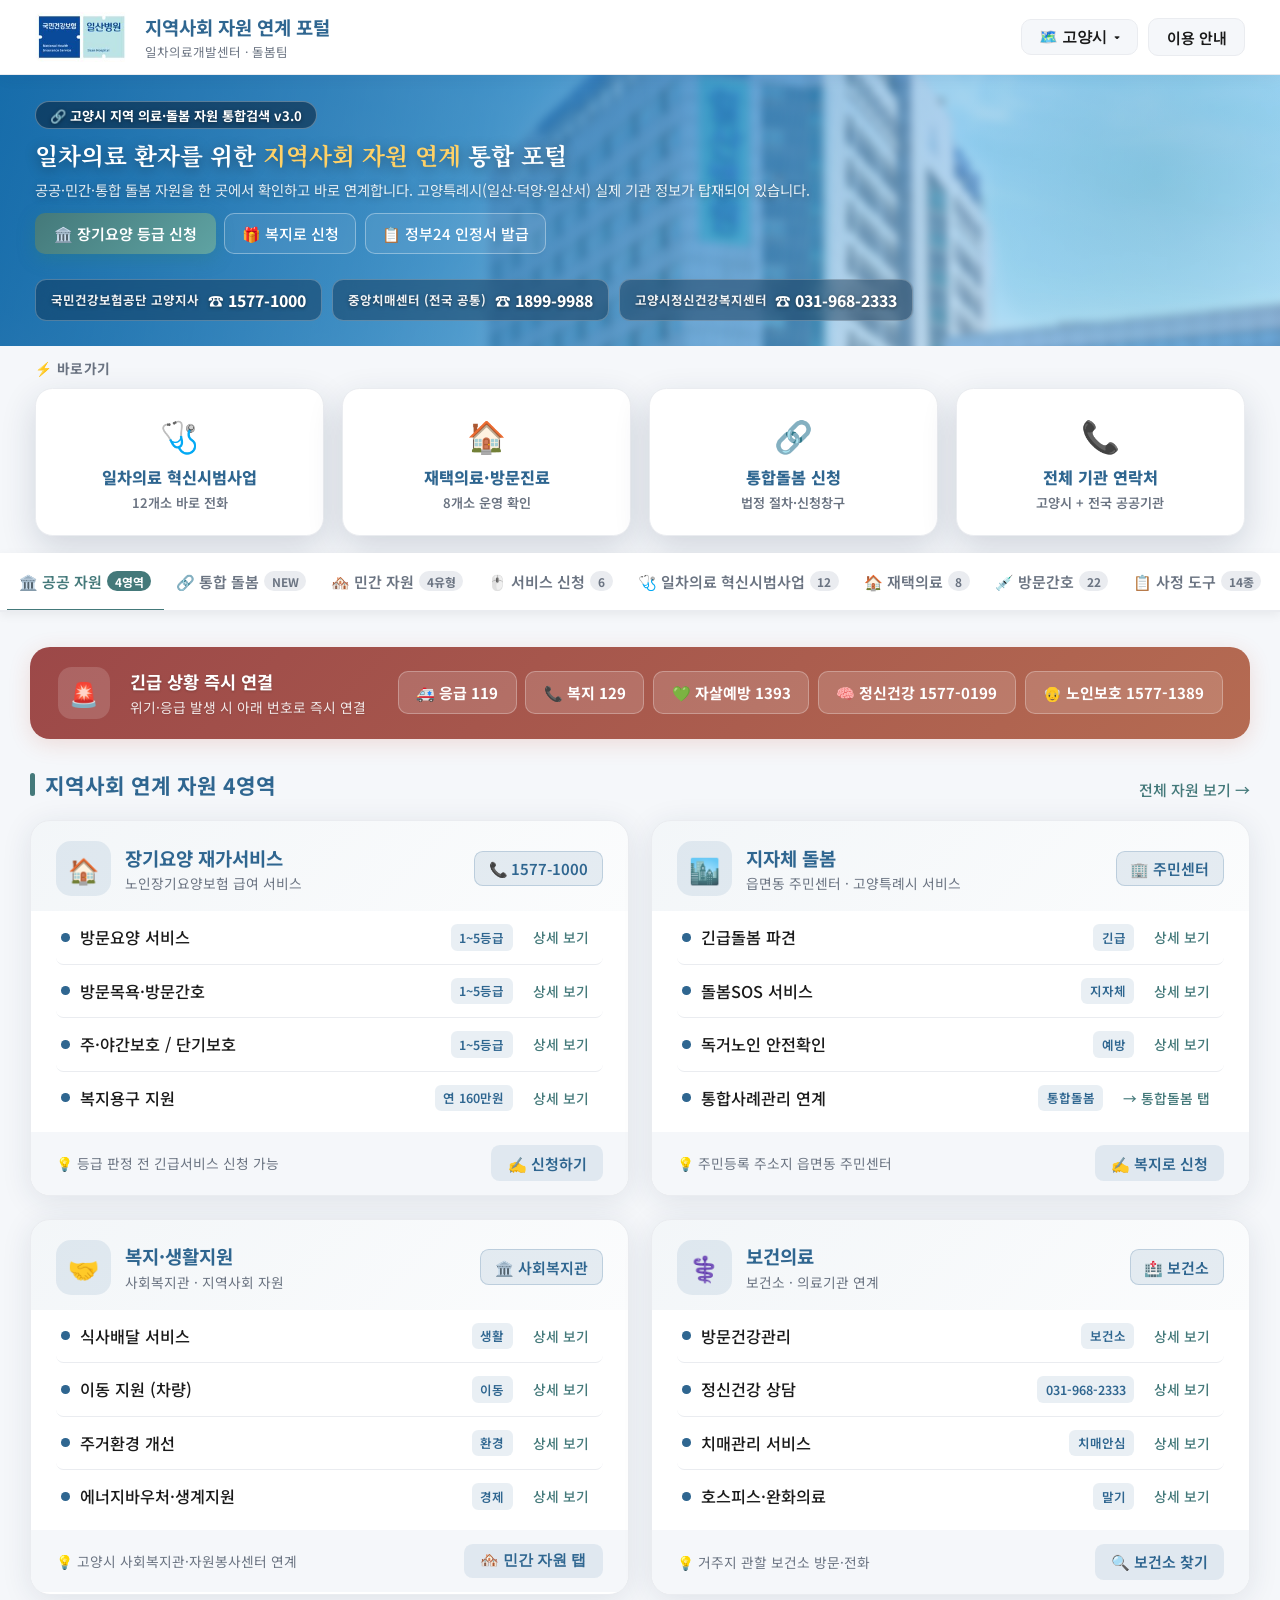
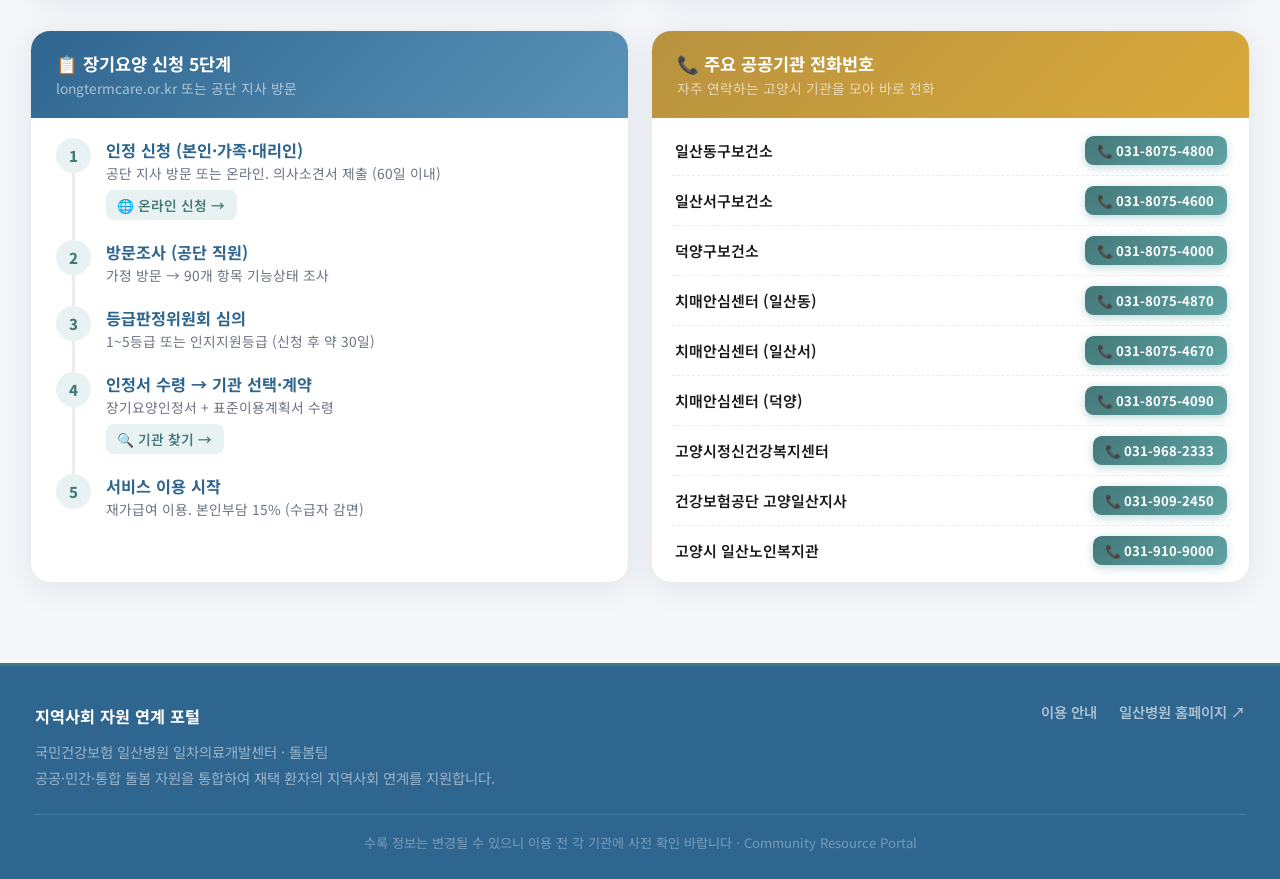
==== index.html @ b7cacbd9 "이용 안내 QR코드에 다운로드 링크 추가 Co-Authored-By: Claude Sonnet 5 <noreply@anthropic.com> Claude-Session: https" ====
<!DOCTYPE html>
<html lang="ko">
<head>
<meta charset="UTF-8">
<meta name="viewport" content="width=device-width, initial-scale=1.0">
<title>지역사회 의료·돌봄 자원 통합검색 | 일차의료개발센터 돌봄팀</title>
<meta name="description" content="일차의료개발센터 돌봄팀이 만든 고양시 지역사회 의료·돌봄 자원 통합검색 포털입니다. 장기요양·방문진료·방문간호·치매안심센터·호스피스 등 고양시 실제 기관 정보를 한곳에서 확인하고 바로 연계하세요.">
<link rel="canonical" href="https://primarycarelink.kr/">
<meta property="og:type" content="website">
<meta property="og:site_name" content="지역사회 의료·돌봄 자원 통합검색">
<meta property="og:title" content="지역사회 의료·돌봄 자원 통합검색 | 일차의료개발센터 돌봄팀">
<meta property="og:description" content="일차의료개발센터 돌봄팀이 만든 고양시 지역사회 의료·돌봄 자원 통합검색 포털입니다. 장기요양·방문진료·방문간호·치매안심센터·호스피스 등 고양시 실제 기관 정보를 한곳에서 확인하고 바로 연계하세요.">
<meta property="og:url" content="https://primarycarelink.kr/">
<meta property="og:locale" content="ko_KR">
<meta name="twitter:card" content="summary">
<meta name="twitter:title" content="지역사회 의료·돌봄 자원 통합검색 | 일차의료개발센터 돌봄팀">
<meta name="twitter:description" content="일차의료개발센터 돌봄팀이 만든 고양시 지역사회 의료·돌봄 자원 통합검색 포털입니다. 장기요양·방문진료·방문간호·치매안심센터·호스피스 등 고양시 실제 기관 정보를 한곳에서 확인하고 바로 연계하세요.">
<link href="https://fonts.googleapis.com/css2?family=Noto+Sans+KR:wght@300;400;500;600;700;900&family=Noto+Serif+KR:wght@400;600;700&display=swap" rel="stylesheet">
<style>
:root {
  --navy:#2f6690; --navy-light:#5b93b8;
  --teal:#44797a; --teal-light:#5fa3a3;
  --gold:#b8923f; --green:#4a7a66;
  --purple:#705a8a; --coral:#b06b56;
  --orange:#d4701e;
  --gray-100:#f5f7fa; --gray-200:#eaecf0;
  --gray-400:#6b7482; --text:#1a1a1a;
  --shadow:0 4px 24px rgba(26,46,74,0.10);
  --shadow-hover:0 8px 32px rgba(26,46,74,0.18);
  --radius:16px;
}
*{margin:0;padding:0;box-sizing:border-box;}
body{font-family:'Noto Sans KR',sans-serif;background:var(--gray-100);color:var(--text);zoom:1.25;}

/* ── HEADER ── */
header{background:white;color:var(--text);padding:0 28px;display:flex;align-items:center;justify-content:space-between;height:60px;position:sticky;top:0;z-index:100;border-bottom:1px solid var(--gray-200);box-shadow:0 2px 12px rgba(26,46,74,.06);}
.logo{display:flex;align-items:center;gap:12px;}
.logo-icon{width:36px;height:36px;background:linear-gradient(135deg,var(--teal),var(--teal-light));border-radius:9px;display:flex;align-items:center;justify-content:center;font-size:17px;}
.logo-text .t1{font-size:15px;font-weight:700;color:var(--navy);}
.logo-text .t2{font-size:10px;color:var(--gray-400);margin-top:1px;}
.header-right{display:flex;align-items:center;gap:8px;}
.h-badge{background:rgba(13,108,176,.08);border:1px solid rgba(13,108,176,.3);color:var(--navy);font-size:10px;font-weight:700;padding:4px 10px;border-radius:12px;transition:.2s;}
.h-badge:hover{background:rgba(13,108,176,.16);}
.h-btn{background:var(--gray-100);border:1px solid var(--gray-200);color:var(--text);font-size:12px;font-weight:600;padding:6px 14px;border-radius:8px;cursor:pointer;text-decoration:none;transition:.2s;}
.h-btn:hover{background:var(--gray-200);}
.region-panel{position:absolute;top:calc(100% + 8px);left:0;width:300px;background:white;border:1.5px solid var(--gray-200);border-radius:14px;box-shadow:0 14px 40px rgba(20,30,45,.18);padding:16px;z-index:200;}
.region-panel-hd{font-size:12.5px;font-weight:800;color:var(--navy);margin-bottom:2px;}
.region-panel-sub{font-size:10.5px;color:var(--gray-400);margin-bottom:12px;}
.region-map{position:relative;width:100%;height:250px;background-color:#f6f8fb;background-image:radial-gradient(circle,#dbe6ef 1px,transparent 1px);background-size:16px 16px;border-radius:10px;border:1px solid var(--gray-200);overflow:hidden;}
.region-pin{position:absolute;transform:translate(-50%,-50%);display:flex;flex-direction:column;align-items:center;gap:2px;cursor:pointer;z-index:1;}
.region-dot{display:block;width:10px;height:10px;border-radius:50%;background:#c3cad2;border:2px solid white;box-shadow:0 2px 5px rgba(0,0,0,.15);}
.region-pin.active .region-dot{width:14px;height:14px;background:var(--teal);}
.region-label{font-size:9px;font-weight:700;color:var(--gray-400);background:rgba(255,255,255,.8);padding:1px 4px;border-radius:4px;white-space:nowrap;}
.region-pin.active .region-label{color:var(--navy);background:white;}
.region-toast{margin-top:10px;padding:8px 10px;border-radius:8px;font-size:11px;font-weight:700;line-height:1.5;}
.region-toast.ok{background:rgba(45,122,79,.08);border:1px solid rgba(45,122,79,.3);color:#2d7a4f;}
.region-toast.pending{background:rgba(200,146,26,.1);border:1px solid rgba(200,146,26,.35);color:#8a5a12;}
.region-panel-note{margin-top:10px;font-size:9.5px;color:var(--gray-400);line-height:1.5;}

/* ── HERO ── */
.hero{position:relative;overflow:hidden;padding:18px 28px 20px;background:linear-gradient(120deg,var(--navy) 0%,var(--navy-light) 55%,#6ab6e8 100%);}
.hero-photo-bg{position:absolute;inset:-10px;background:url('assets/hospital-building.png') center 38%/cover no-repeat;filter:blur(3px) saturate(1.05);transform:scale(1.08);z-index:0;
  -webkit-mask-image:linear-gradient(100deg,transparent 0%,rgba(0,0,0,.5) 38%,black 65%);
  mask-image:linear-gradient(100deg,transparent 0%,rgba(0,0,0,.5) 38%,black 65%);}
.hero-overlay{position:absolute;inset:0;background:linear-gradient(120deg,rgba(13,108,176,.78) 0%,rgba(29,125,196,.5) 42%,rgba(46,147,214,.32) 68%,rgba(106,182,232,.22) 100%);z-index:1;}
.hero::before{content:'';position:absolute;top:-80px;right:-60px;width:320px;height:320px;background:radial-gradient(circle,rgba(42,127,127,.2) 0%,transparent 70%);border-radius:50%;z-index:1;}
.hero-right{display:flex;flex-direction:column;align-items:flex-end;gap:8px;}
.hero-inner{max-width:1100px;margin:0 auto;position:relative;z-index:2;}
.hero-top{display:flex;align-items:center;justify-content:space-between;gap:20px;flex-wrap:wrap;}
.hero-left{}
.hero-badge{display:inline-flex;align-items:center;gap:6px;background:rgba(6,30,54,.55);border:1px solid rgba(255,255,255,.3);color:#ffffff;font-size:10.5px;font-weight:700;padding:3px 11px;border-radius:16px;margin-bottom:8px;text-shadow:0 1px 3px rgba(0,0,0,.5);}
.hero h1{font-family:'Noto Serif KR',serif;font-size:19px;font-weight:700;color:white;line-height:1.35;margin-bottom:5px;text-shadow:0 2px 10px rgba(0,0,0,.4);}
.hero h1 span{color:#ffd166;}
.hero-desc{color:rgba(255,255,255,.88);font-size:11.5px;line-height:1.6;margin-bottom:10px;text-shadow:0 1px 6px rgba(0,0,0,.35);}
.hero-btns{display:flex;gap:7px;flex-wrap:wrap;}
.btn-p{background:linear-gradient(135deg,var(--teal),var(--teal-light));color:white;border:none;padding:8px 15px;border-radius:8px;font-size:12px;font-weight:600;cursor:pointer;text-decoration:none;display:inline-flex;align-items:center;gap:6px;transition:.25s;box-shadow:0 4px 14px rgba(42,127,127,.38);}
.btn-p:hover{transform:translateY(-2px);box-shadow:0 6px 20px rgba(42,127,127,.52);}
.btn-o{background:rgba(255,255,255,.08);color:white;border:1.5px solid rgba(255,255,255,.35);padding:7px 13px;border-radius:8px;font-size:12px;font-weight:500;cursor:pointer;text-decoration:none;display:inline-flex;align-items:center;gap:6px;transition:.25s;}
.btn-o:hover{background:rgba(255,255,255,.16);border-color:rgba(255,255,255,.6);}

/* 고양시 빠른 연락 카드 */
.hero-contacts{display:flex;gap:8px;flex-wrap:wrap;}
.qc-card{background:rgba(8,38,68,.42);border:1px solid rgba(255,255,255,.25);border-radius:9px;padding:7px 12px;backdrop-filter:blur(8px);transition:.2s;display:flex;align-items:center;gap:7px;}
.qc-card:hover{background:rgba(8,38,68,.56);border-color:rgba(255,255,255,.4);transform:translateY(-1px);}
.hc-label{display:none;}
.hc-name{font-size:10px;font-weight:700;color:rgba(255,255,255,.92);margin-bottom:0;white-space:nowrap;text-shadow:0 1px 3px rgba(0,0,0,.5);}
.hc-tel{font-size:12.5px;font-weight:800;color:#ffffff;text-decoration:none;white-space:nowrap;text-shadow:0 1px 3px rgba(0,0,0,.5);}
.hc-tel:hover{text-decoration:underline;}

/* ── 빠른 메뉴 (히어로 하단 플로팅 카드) ── */
.quick-access{padding:0 28px;margin:10px 0 14px;position:relative;z-index:5;}
.qa-inner{max-width:1100px;margin:0 auto;display:grid;grid-template-columns:repeat(4,1fr);gap:14px;}
.qa-card{background:white;border-radius:14px;border:1px solid var(--gray-200);box-shadow:0 10px 28px rgba(26,46,74,.16);padding:18px 16px;text-align:center;cursor:pointer;transition:.22s;text-decoration:none;display:block;}
.qa-card:hover{transform:translateY(-4px);box-shadow:0 14px 34px rgba(26,46,74,.22);border-color:var(--teal);}
.qa-label-hd{max-width:1100px;margin:0 auto 8px;font-size:11px;font-weight:700;color:var(--gray-400);letter-spacing:.3px;}
.qa-ico{font-size:25px;margin-bottom:7px;}
.qa-label{font-weight:800;color:var(--navy);font-size:13px;}
.qa-sub{font-size:10.5px;color:var(--gray-400);margin-top:3px;font-weight:600;}

/* ── TABS ── */
.tabs-wrap{background:white;border-bottom:2px solid var(--gray-200);position:sticky;top:60px;z-index:90;box-shadow:0 2px 8px rgba(0,0,0,.06);}
.tabs-inner{max-width:1100px;margin:0 auto;padding:0 12px;display:flex;justify-content:center;gap:0;overflow-x:auto;}
.tab-btn{padding:14px 10px;font-size:12px;font-weight:600;color:var(--gray-400);border:none;background:none;cursor:pointer;border-bottom:3px solid transparent;margin-bottom:-2px;transition:.2s;display:flex;align-items:center;gap:4px;white-space:nowrap;font-family:'Noto Sans KR',sans-serif;flex-shrink:0;}
.tab-btn:hover{color:var(--navy);}
.tab-btn.active{color:var(--teal);border-bottom-color:var(--teal);}
.tab-count{background:var(--teal);color:white;font-size:9.5px;font-weight:700;padding:1px 6px;border-radius:10px;min-width:18px;text-align:center;}
.tab-btn.active .tab-count{background:var(--teal);}
.tab-btn:not(.active) .tab-count{background:var(--gray-200);color:var(--gray-400);}

/* ── MAIN ── */
.main{max-width:1100px;margin:0 auto;padding:28px 24px 64px;}
.tab-panel{display:none;}
.tab-panel.active{display:block;}

/* 섹션 헤더 */
.sec-hd{display:flex;align-items:baseline;justify-content:space-between;margin-bottom:16px;}
.sec-title{font-size:17px;font-weight:700;color:var(--navy);display:flex;align-items:center;gap:8px;}
.sec-title::before{content:'';display:block;width:4px;height:18px;background:var(--teal);border-radius:2px;}
.pc-cat-band{background:linear-gradient(135deg,var(--navy),var(--navy-light));color:white;font-size:13px;font-weight:800;letter-spacing:.3px;padding:9px 16px;border-radius:9px;margin:26px 0 16px;display:flex;align-items:center;gap:7px;}
.pc-cat-band:first-of-type{margin-top:0;}
.sec-link{font-size:12px;color:var(--teal);font-weight:500;cursor:pointer;text-decoration:none;}

/* 긴급 배너 */
.emg-banner{background:linear-gradient(135deg,#9c4848,#b56b52);border-radius:var(--radius);padding:16px 22px;display:flex;align-items:center;gap:16px;margin-bottom:24px;box-shadow:0 4px 18px rgba(192,58,26,.15);}
.emg-icon{width:42px;height:42px;border-radius:11px;background:rgba(255,255,255,.15);display:flex;align-items:center;justify-content:center;font-size:19px;flex-shrink:0;}
.emg-text{flex:1;color:white;}
.emg-text h3{font-size:14px;font-weight:700;margin-bottom:2px;text-shadow:0 1px 2px rgba(0,0,0,.2);}
.emg-text p{font-size:11px;color:rgba(255,255,255,.88);text-shadow:0 1px 2px rgba(0,0,0,.15);}
.emg-tels{display:flex;gap:7px;flex-wrap:wrap;}
.emg-tel{background:rgba(255,255,255,.15);border:1px solid rgba(255,255,255,.28);color:white;padding:8px 14px;border-radius:8px;font-size:12px;font-weight:700;text-decoration:none;display:flex;align-items:center;gap:5px;transition:.2s;white-space:nowrap;}
.emg-tel:hover{background:rgba(255,255,255,.25);}

/* ── 공공 자원 탭 ── */
.domain-grid{display:grid;grid-template-columns:repeat(2,1fr);gap:18px;margin-bottom:28px;}
.mono-accent .dom-ico,.mono-accent .dom-tel,.mono-accent .di-tag,.mono-accent .dom-apply{background:rgba(47,102,144,.1)!important;color:var(--navy)!important;border-color:rgba(47,102,144,.22)!important;}
.mono-accent .di-dot{background:var(--navy)!important;}
.mono-accent .dom-hd{background:linear-gradient(135deg,rgba(47,102,144,.06),rgba(47,102,144,.02))!important;}
.dom-card{background:white;border-radius:var(--radius);border:1.5px solid var(--gray-200);overflow:hidden;transition:.25s;box-shadow:var(--shadow);}
.dom-card:hover{transform:translateY(-3px);box-shadow:var(--shadow-hover);border-color:transparent;}
.dom-hd{padding:16px 20px 12px;display:flex;align-items:center;gap:11px;}
.dom-ico{width:44px;height:44px;border-radius:12px;display:flex;align-items:center;justify-content:center;font-size:20px;flex-shrink:0;}
.dom-ti{font-size:15px;font-weight:700;color:var(--navy);margin-bottom:2px;}
.dom-sub{font-size:11px;color:var(--gray-400);}
.dom-tel{font-size:12px;font-weight:600;padding:5px 11px;border-radius:7px;display:flex;align-items:center;gap:4px;white-space:nowrap;text-decoration:none;margin-left:auto;}
.dom-items{padding:0 20px 6px;}
.dom-item{display:flex;align-items:center;justify-content:space-between;padding:10px 4px;border-bottom:1px solid var(--gray-200);gap:9px;cursor:pointer;transition:.15s;border-radius:6px;}
.dom-item:last-child{border-bottom:none;}
.dom-item:hover{background:var(--gray-100);}
.di-l{display:flex;align-items:center;gap:8px;flex:1;}
.di-dot{width:7px;height:7px;border-radius:50%;flex-shrink:0;}
.di-nm{font-size:13px;font-weight:500;}
.di-tag{font-size:10px;font-weight:600;padding:3px 7px;border-radius:5px;white-space:nowrap;}
.di-lk{font-size:11px;color:var(--teal);font-weight:500;white-space:nowrap;padding:3px 7px;border-radius:5px;cursor:pointer;transition:.15s;}
.di-lk:hover{background:rgba(42,127,127,.1);}
.dom-ft{padding:11px 20px;background:var(--gray-100);display:flex;align-items:center;justify-content:space-between;}
.dom-ft-txt{font-size:11px;color:var(--gray-400);}
.dom-apply{font-size:12px;font-weight:600;padding:6px 13px;border-radius:7px;border:none;cursor:pointer;text-decoration:none;display:inline-flex;align-items:center;gap:5px;transition:.2s;}

/* ── 고양시 지역 자원 그리드 ── */
.goyang-grid{display:grid;grid-template-columns:repeat(3,1fr);gap:14px;margin-bottom:28px;}
.gy-card{background:white;border:1.5px solid var(--gray-200);border-radius:13px;padding:16px 18px;transition:.2s;}
.gy-card:hover{border-color:var(--teal);box-shadow:0 4px 16px rgba(42,127,127,.12);}
.gy-top{display:flex;align-items:flex-start;justify-content:space-between;margin-bottom:10px;gap:8px;}
.gy-cat{font-size:10px;font-weight:700;padding:3px 8px;border-radius:6px;white-space:nowrap;flex-shrink:0;}
.gy-name{font-size:14px;font-weight:700;color:var(--navy);margin-bottom:2px;}
.gy-addr{font-size:11px;color:var(--gray-400);margin-bottom:9px;line-height:1.4;}
.gy-btns{display:flex;gap:7px;flex-wrap:wrap;}
.gy-tel{font-size:12px;font-weight:600;padding:5px 10px;border-radius:7px;text-decoration:none;display:inline-flex;align-items:center;gap:4px;}
.gy-link{font-size:11px;color:var(--teal);text-decoration:none;font-weight:500;padding:5px 9px;border-radius:7px;border:1px solid rgba(42,127,127,.28);transition:.15s;}
.gy-link:hover{background:rgba(42,127,127,.07);}

/* ── 전화 링크 전용 스타일 — 모바일 탭 영역 최적화 ── */
a[href^="tel:"] {
  -webkit-tap-highlight-color: rgba(42,127,127,.18);
  touch-action: manipulation;
  cursor: pointer;
}
a[href^="tel:"]:active { opacity: .75; }

/* ── 통합 돌봄 탭 ── */
/* 개요 카드 */
.ic-overview{background:linear-gradient(135deg,rgba(13,108,176,.05),rgba(46,147,214,.02));border:1.5px solid var(--gray-200);border-radius:var(--radius);padding:24px;margin-bottom:24px;color:var(--text);}
.ic-overview-inner{display:grid;grid-template-columns:1fr 1fr;gap:24px;align-items:center;}
.ic-ov-left h2{font-size:20px;font-weight:700;margin-bottom:8px;line-height:1.4;color:var(--navy);}
.ic-ov-left h2 span{color:var(--teal);}
.ic-ov-left p{font-size:12px;color:var(--gray-400);line-height:1.7;margin-bottom:16px;}
.ic-ov-stats{display:flex;gap:0;}
.ic-stat{text-align:left;padding:0 20px 0 0;margin-right:20px;border-right:1px solid var(--gray-200);}
.ic-stat:last-child{border-right:none;margin-right:0;padding-right:0;}
.ic-stat-num{font-size:22px;font-weight:800;color:var(--teal);}
.ic-stat-label{font-size:10px;color:var(--gray-400);margin-top:2px;}
.ic-ov-right{}

/* 흐름도 */
.flow-title{font-size:12px;font-weight:700;color:var(--navy);margin-bottom:14px;letter-spacing:.5px;}
.flow-steps{display:flex;flex-direction:column;gap:16px;position:relative;padding-left:32px;}
.flow-steps::before{content:'';position:absolute;left:10px;top:11px;bottom:11px;width:1.5px;background:var(--gray-200);}
.flow-step{position:relative;}
.flow-step-num{position:absolute;left:-32px;top:0;width:21px;height:21px;border-radius:50%;background:white;border:1.5px solid var(--teal);color:var(--teal);font-size:10.5px;font-weight:800;display:flex;align-items:center;justify-content:center;flex-shrink:0;}
.flow-step-text{font-size:12.5px;font-weight:700;color:var(--navy);}
.flow-step-sub{font-size:10.5px;color:var(--gray-400);margin-top:1px;}

/* 통합 돌봄 서비스 목록 */
.ic-service-grid{display:grid;grid-template-columns:repeat(3,1fr);gap:14px;margin-bottom:24px;}
.ic-svc-card{background:white;border:1.5px solid var(--gray-200);border-radius:13px;padding:18px;transition:.2s;cursor:pointer;}
.ic-svc-card:hover{border-color:var(--teal);box-shadow:0 4px 14px rgba(42,127,127,.12);}
.ic-svc-ico{font-size:24px;margin-bottom:10px;}
.ic-svc-title{font-size:14px;font-weight:700;color:var(--navy);margin-bottom:4px;}
.ic-svc-desc{font-size:11px;color:var(--gray-400);line-height:1.55;}
.ic-svc-tags{display:flex;gap:5px;margin-top:10px;flex-wrap:wrap;}
.ic-tag{font-size:10px;font-weight:600;padding:3px 8px;border-radius:5px;}

/* 고양 통합돌봄 사업 */
.ic-goyang-box{background:white;border:2px solid rgba(42,127,127,.3);border-radius:var(--radius);overflow:hidden;margin-bottom:24px;}
.ic-goyang-hd{background:linear-gradient(135deg,var(--teal),#1e6060);padding:18px 22px;color:white;}
.ic-goyang-hd h3{font-size:16px;font-weight:700;margin-bottom:4px;}
.ic-goyang-hd p{font-size:11px;color:rgba(255,255,255,.7);}
.ic-goyang-body{padding:20px 22px;}
.ic-provider-grid{display:grid;grid-template-columns:repeat(2,1fr);gap:12px;}
.ic-provider{border:1.5px solid var(--gray-200);border-radius:10px;padding:14px 16px;}
.ic-prov-type{font-size:10px;font-weight:700;color:var(--gray-400);letter-spacing:.5px;margin-bottom:5px;}
.ic-prov-name{font-size:13px;font-weight:700;color:var(--navy);margin-bottom:3px;}
.ic-prov-service{font-size:11px;color:var(--gray-400);line-height:1.5;}
.ic-prov-tel{font-size:12px;font-weight:700;color:var(--teal);margin-top:6px;display:block;text-decoration:none;}
.ic-prov-tel:hover{text-decoration:underline;}
.ic-prov-pending{font-size:12px;font-weight:700;color:var(--gold);margin-top:6px;display:block;font-style:italic;}

/* 퇴원 연계 절차 */
.discharge-flow{background:white;border:1.5px solid var(--gray-200);border-radius:var(--radius);padding:22px;margin-bottom:24px;box-shadow:var(--shadow);}
.discharge-steps{display:flex;align-items:flex-start;gap:0;overflow-x:auto;padding-bottom:4px;}
.ds-step{flex:1;min-width:140px;display:flex;flex-direction:column;align-items:center;position:relative;}
.ds-step::after{content:'→';position:absolute;right:-12px;top:20px;font-size:18px;color:var(--gray-200);font-weight:800;}
.ds-step:last-child::after{display:none;}
.ds-circle{width:44px;height:44px;border-radius:50%;display:flex;align-items:center;justify-content:center;font-size:18px;margin-bottom:10px;border:2px solid transparent;}
.ds-title{font-size:12px;font-weight:700;color:var(--navy);text-align:center;margin-bottom:4px;}
.ds-desc{font-size:10px;color:var(--gray-400);text-align:center;line-height:1.5;}
.ds-meta{font-size:9.5px;color:var(--gray-400);text-align:center;line-height:1.4;margin-top:6px;padding-top:6px;border-top:1px dashed var(--gray-200);width:100%;font-weight:600;}
.ds-step-c{border-top:3px solid var(--ds-c);padding-top:12px;border-radius:4px 4px 0 0;}
.ds-step-wide{flex:2.4;min-width:300px;border:1.5px solid var(--orange);border-left:3px solid var(--ds-c);border-radius:10px;padding:14px 16px;background:rgba(212,112,30,.04);}
.ds-subgrid{display:flex;justify-content:space-around;width:100%;flex-wrap:wrap;gap:8px;}
.ds-subitem{display:flex;flex-direction:column;align-items:center;gap:3px;min-width:58px;}
.ds-subitem-ico{font-size:19px;}
.ds-subitem-lbl{font-size:10px;color:var(--navy);font-weight:700;text-align:center;line-height:1.3;}

/* ── 민간 자원 탭 ── */
.priv-section-grid{display:grid;grid-template-columns:1fr 1fr;gap:20px;margin-bottom:24px;}
.priv-box{background:white;border:1.5px solid var(--gray-200);border-radius:var(--radius);overflow:hidden;box-shadow:var(--shadow);}
.priv-hd{padding:16px 20px;display:flex;align-items:center;gap:10px;}
.priv-hd-ico{width:38px;height:38px;border-radius:10px;display:flex;align-items:center;justify-content:center;font-size:17px;flex-shrink:0;}
.priv-hd-text{}
.priv-hd-title{font-size:14px;font-weight:700;color:var(--navy);}
.priv-hd-sub{font-size:11px;color:var(--gray-400);}
.priv-list{padding:0 20px 6px;}
.priv-item{display:flex;align-items:flex-start;gap:10px;padding:11px 4px;border-bottom:1px solid var(--gray-200);}
.priv-item:last-child{border-bottom:none;}
.priv-item-name{font-size:13px;font-weight:600;color:var(--navy);margin-bottom:2px;}
.priv-item-desc{font-size:11px;color:var(--text);line-height:1.4;}
.priv-item-tel{font-size:12px;font-weight:700;color:var(--teal);text-decoration:none;display:block;margin-top:4px;}
.priv-item-tel:hover{text-decoration:underline;}
.priv-item-right{margin-left:auto;flex-shrink:0;}
.priv-tag{font-size:10px;font-weight:600;padding:3px 8px;border-radius:5px;white-space:nowrap;}
.priv-link-btn{font-size:11px;font-weight:600;padding:5px 10px;border-radius:7px;text-decoration:none;display:inline-flex;align-items:center;gap:4px;margin-top:5px;transition:.2s;}
.priv-link-btn:hover{opacity:.8;}

/* 민간 요양기관 검색 */
.care-search-box{background:white;border:1.5px solid var(--gray-200);border-radius:var(--radius);padding:22px;margin-bottom:24px;box-shadow:var(--shadow);}
.care-search-inner{display:flex;gap:20px;align-items:flex-start;}
.care-search-info{flex:1;}
.care-search-info h3{font-size:15px;font-weight:700;color:var(--navy);margin-bottom:6px;}
.care-search-info p{font-size:12px;color:var(--gray-400);line-height:1.65;margin-bottom:14px;}
.care-search-btns{display:flex;gap:9px;flex-wrap:wrap;}
.care-search-btn{padding:10px 18px;border-radius:9px;font-size:13px;font-weight:600;cursor:pointer;text-decoration:none;display:inline-flex;align-items:center;gap:7px;transition:.2s;border:none;}
.care-types{display:flex;flex-direction:column;gap:8px;min-width:220px;}
.care-type-item{background:var(--gray-100);border-radius:9px;padding:11px 14px;display:flex;align-items:center;justify-content:space-between;gap:10px;}
.ct-label{font-size:12px;font-weight:600;color:var(--navy);}
.ct-count{font-size:11px;color:var(--gray-400);}

/* 서비스 신청 탭 */
.apply-grid{display:grid;grid-template-columns:repeat(3,1fr);gap:14px;margin-bottom:28px;}
.apply-card{background:white;border:1.5px solid var(--gray-200);border-radius:13px;padding:18px;text-decoration:none;display:block;transition:.25s;position:relative;overflow:hidden;}
.apply-card::after{content:'↗';position:absolute;top:14px;right:14px;font-size:13px;opacity:.35;transition:.2s;}
.apply-card:hover{transform:translateY(-3px);box-shadow:var(--shadow-hover);border-color:transparent;}
.apply-card:hover::after{opacity:1;}
.ac-ico{font-size:24px;margin-bottom:11px;}
.ac-ti{font-size:14px;font-weight:700;color:var(--navy);margin-bottom:3px;}
.ac-desc{font-size:11px;color:var(--gray-400);line-height:1.5;}
.ac-badge{display:inline-block;margin-top:8px;font-size:10px;font-weight:600;padding:3px 8px;border-radius:5px;}

/* 체크리스트 */
.bottom-row{display:grid;grid-template-columns:1fr 1fr;gap:18px;}
.proc-card,.chk-card{background:white;border-radius:var(--radius);border:1.5px solid var(--gray-200);overflow:hidden;box-shadow:var(--shadow);}
.proc-hd{background:linear-gradient(135deg,var(--navy),var(--navy-light));padding:16px 20px;color:white;}
.proc-hd h3{font-size:14px;font-weight:700;margin-bottom:2px;}
.proc-hd p{font-size:11px;color:rgba(255,255,255,.58);}
.proc-steps{padding:16px 20px;}
.st-item{display:flex;gap:12px;position:relative;padding-bottom:16px;}
.st-item:last-child{padding-bottom:0;}
.st-item::before{content:'';position:absolute;left:13px;top:28px;width:2px;bottom:0;background:var(--gray-200);}
.st-item:last-child::before{display:none;}
.st-num{width:28px;height:28px;border-radius:50%;display:flex;align-items:center;justify-content:center;font-size:12px;font-weight:800;flex-shrink:0;position:relative;z-index:1;}
.st-cont{flex:1;}
.st-ti{font-size:13px;font-weight:700;color:var(--navy);margin-bottom:1px;}
.st-desc{font-size:11px;color:var(--gray-400);line-height:1.5;}
.st-act{margin-top:5px;font-size:11px;font-weight:600;padding:4px 9px;border-radius:6px;border:none;cursor:pointer;text-decoration:none;display:inline-flex;align-items:center;gap:4px;transition:opacity .2s;}
.st-act:hover{opacity:.8;}
.chk-hd{background:linear-gradient(135deg,#3a7a5a,#4a9a70);padding:16px 20px;color:white;}
.chk-hd h3{font-size:14px;font-weight:700;margin-bottom:2px;}
.chk-hd p{font-size:11px;color:rgba(255,255,255,.62);}
.chk-body{padding:16px 20px;}
.chk-group{margin-bottom:12px;}
.chk-group-ti{font-size:10px;font-weight:700;color:var(--gray-400);letter-spacing:.7px;text-transform:uppercase;margin-bottom:6px;}
.chk-item{display:flex;align-items:center;gap:8px;padding:7px 9px;border-radius:8px;cursor:pointer;transition:.15s;border:1.5px solid transparent;margin-bottom:2px;}
.chk-item:hover{background:var(--gray-100);}
.chk-item.checked{background:rgba(58,122,90,.08);border-color:rgba(58,122,90,.2);}
.chk-box{width:16px;height:16px;border-radius:4px;border:2px solid var(--gray-200);display:flex;align-items:center;justify-content:center;flex-shrink:0;transition:.2s;font-size:9px;background:white;}
.chk-item.checked .chk-box{background:#3a7a5a;border-color:#3a7a5a;color:white;}
.chk-label{font-size:12px;color:var(--text);font-weight:500;}
.chk-item.checked .chk-label{text-decoration:line-through;color:var(--gray-400);}
.ic-svc-table-wrap{background:white;border:1.5px solid var(--gray-200);border-radius:var(--radius);box-shadow:var(--shadow);padding:16px;overflow-x:auto;}
.ic-svc-table{width:100%;border-collapse:collapse;min-width:640px;}
.ic-svc-table th{background:var(--gray-100);color:var(--navy);font-size:12.5px;font-weight:800;padding:10px 12px;text-align:left;border-bottom:1.5px solid var(--gray-200);border-right:1px solid var(--gray-200);}
.ic-svc-table th:last-child{border-right:none;}
.ic-svc-table td{vertical-align:top;padding:12px;border-right:1px solid var(--gray-200);font-size:11.5px;color:var(--text);}
.ic-svc-table td:last-child{border-right:none;}
.ic-svc-table ul{list-style:none;margin:0;padding:0;}
.ic-svc-table li{padding:4px 0;line-height:1.4;}
.ic-svc-table li.special{color:var(--gold);font-weight:700;cursor:pointer;text-decoration:underline;text-decoration-style:dotted;}
.ic-svc-table li.special:hover{color:var(--navy);}
.ic-diagram-note{font-size:11px;color:var(--gray-400);text-align:center;margin-top:8px;line-height:1.6;}
.hc-banner-docs{margin-top:10px;padding-top:10px;border-top:1px dashed rgba(0,0,0,.08);font-size:11px;color:var(--gray-400);display:flex;align-items:center;gap:8px;flex-wrap:wrap;}
.perf-btn{flex-shrink:0;display:inline-flex;align-items:center;gap:4px;background:white;color:var(--navy);border:1.5px solid rgba(47,102,144,.3);border-radius:14px;padding:5px 12px;font-size:10.5px;font-weight:700;text-decoration:none;white-space:nowrap;transition:.15s;}
.perf-btn:hover{background:rgba(47,102,144,.08);}
.doc-pill{display:inline-flex;align-items:center;gap:5px;background:rgba(45,122,79,.08);color:#2d7a4f;border:1px solid rgba(45,122,79,.25);border-radius:14px;padding:4px 11px;font-size:11px;font-weight:700;text-decoration:none;}
.doc-pill:hover{background:rgba(45,122,79,.15);}
.gy-mini-row{display:flex;align-items:center;justify-content:space-between;gap:10px;padding:8px 2px;border-bottom:1px dashed var(--gray-200);}
.gy-mini-row:last-child{border-bottom:none;}
.gy-mini-name{font-size:12px;font-weight:600;color:var(--text);}
.gy-mini-row .hc-act.tel{padding:4px 10px;font-size:10.5px;flex-shrink:0;}
.ref-hd{background:linear-gradient(135deg,var(--navy),var(--navy-light))!important;}
.ref-item{display:flex;align-items:center;gap:10px;padding:9px 9px;border-radius:8px;cursor:pointer;transition:.15s;border:1.5px solid transparent;margin-bottom:3px;}
.ref-item:hover{background:var(--gray-100);border-color:var(--gray-200);}
.ref-num{width:22px;height:22px;border-radius:50%;background:rgba(11,77,162,.08);color:var(--navy);font-size:11px;font-weight:800;display:flex;align-items:center;justify-content:center;flex-shrink:0;}
.ref-cont{flex:1;min-width:0;}
.ref-ti{font-size:12px;font-weight:700;color:var(--text);}
.ref-sub{font-size:10.5px;color:var(--gray-400);margin-top:1px;}
.ref-arrow{font-size:10.5px;color:var(--navy-light);font-weight:600;flex-shrink:0;white-space:nowrap;}
.ref-flash{animation:refFlash 1.4s ease;}
@keyframes refFlash{0%,100%{box-shadow:var(--shadow);}25%,60%{box-shadow:0 0 0 3px rgba(11,77,162,.35);}}

/* MODAL */
.modal-overlay{position:fixed;inset:0;background:rgba(0,0,0,.52);z-index:200;display:none;align-items:center;justify-content:center;backdrop-filter:blur(4px);}
.modal-overlay.open{display:flex;}
.modal{background:white;border-radius:18px;width:90%;max-width:560px;max-height:87vh;overflow-y:auto;box-shadow:0 24px 80px rgba(0,0,0,.28);animation:mIn .3s ease;}
@keyframes mIn{from{opacity:0;transform:scale(.93) translateY(18px);}to{opacity:1;transform:scale(1) translateY(0);}}
.m-hd{padding:24px 24px 16px;display:flex;align-items:flex-start;justify-content:space-between;border-bottom:1px solid var(--gray-200);}
.m-close{width:28px;height:28px;border-radius:7px;background:var(--gray-100);border:none;cursor:pointer;display:flex;align-items:center;justify-content:center;font-size:14px;color:var(--gray-400);flex-shrink:0;}
.m-close:hover{background:var(--gray-200);}
.m-body{padding:20px 24px 24px;}
.m-title{font-size:17px;font-weight:700;color:var(--navy);}
.m-sub{font-size:12px;color:var(--gray-400);margin-top:3px;}
.info-row{display:flex;gap:12px;padding:11px 0;border-bottom:1px solid var(--gray-200);}
.info-row:last-child{border-bottom:none;}
.info-label{font-size:12px;font-weight:600;color:var(--navy);min-width:72px;padding-top:1px;}
.info-val{font-size:13px;color:var(--text);line-height:1.6;flex:1;}
.info-val a{color:var(--teal);text-decoration:none;font-weight:600;}
.info-val a:hover{text-decoration:underline;}

/* 기관 추가 폼 */
.form-group{margin-bottom:14px;}
.form-label{font-size:12px;font-weight:600;color:var(--navy);margin-bottom:5px;display:block;}
.form-input,.form-select,.form-textarea{width:100%;border:1.5px solid var(--gray-200);border-radius:8px;padding:9px 13px;font-size:13px;font-family:'Noto Sans KR',sans-serif;color:var(--text);transition:.2s;background:white;}
.form-input:focus,.form-select:focus,.form-textarea:focus{outline:none;border-color:var(--teal);}
.form-textarea{resize:vertical;min-height:76px;}
.form-row{display:grid;grid-template-columns:1fr 1fr;gap:11px;}
.form-submit{width:100%;background:linear-gradient(135deg,var(--teal),var(--teal-light));color:white;border:none;padding:12px;border-radius:9px;font-size:14px;font-weight:700;cursor:pointer;font-family:'Noto Sans KR',sans-serif;margin-top:6px;transition:.2s;}
.form-submit:hover{opacity:.9;transform:translateY(-1px);}

/* 색상 유틸 */
.bg-ts{background:rgba(42,127,127,.1);} .tc{color:var(--teal);}
.bg-gs{background:rgba(58,122,90,.1);} .gc{color:var(--green);}
.bg-ps{background:rgba(106,74,138,.1);} .pc{color:var(--purple);}
.bg-cs{background:rgba(192,90,58,.1);} .cc{color:var(--coral);}
.bg-gds{background:rgba(200,151,42,.1);} .gdc{color:var(--gold);}
.bg-ns{background:rgba(26,46,74,.07);} .nc{color:var(--navy);}
.bg-os{background:rgba(212,112,30,.1);} .oc{color:var(--orange);}

footer{background:var(--navy);border-top:3px solid var(--teal);color:rgba(255,255,255,.5);padding:28px 28px 22px;}
footer strong{color:rgba(255,255,255,.85);}
.footer-inner{max-width:1100px;margin:0 auto;display:flex;justify-content:space-between;align-items:flex-start;gap:20px;flex-wrap:wrap;}
.footer-main{font-size:11.5px;line-height:1.85;}
.footer-main .f-title{font-size:13px;font-weight:700;color:white;margin-bottom:6px;}
.footer-links{display:flex;gap:18px;flex-wrap:wrap;}
.footer-links a{color:rgba(255,255,255,.6);text-decoration:none;font-size:11.5px;font-weight:600;transition:.2s;cursor:pointer;}
.footer-links a:hover{color:var(--teal-light);}
.footer-rule{max-width:1100px;margin:18px auto 0;border-top:1px solid rgba(255,255,255,.12);padding-top:14px;font-size:10.5px;color:rgba(255,255,255,.35);text-align:center;}

/* ── 사정 도구 스타일 ── */
.assess-wrap{display:flex;gap:16px;align-items:flex-start;}
.assess-sidebar{width:180px;flex-shrink:0;position:sticky;top:112px;}
.assess-nav-btn{width:100%;text-align:left;padding:10px 14px;border:1.5px solid var(--gray-200);border-radius:10px;background:white;cursor:pointer;font-size:12px;font-weight:600;color:var(--navy);margin-bottom:6px;font-family:'Noto Sans KR',sans-serif;transition:.2s;display:flex;align-items:center;justify-content:space-between;gap:6px;}
.assess-nav-btn:hover{border-color:var(--teal);background:rgba(42,127,127,.04);}
.assess-nav-btn.a-active{border-color:var(--teal);background:rgba(42,127,127,.08);color:var(--teal);}
.assess-nav-btn .anb-score{font-size:10px;font-weight:700;padding:2px 7px;border-radius:8px;background:var(--gray-200);color:var(--gray-400);}
.assess-nav-btn.a-normal .anb-score{background:rgba(45,122,79,.15);color:#2d7a4f;}
.assess-nav-btn.a-warn .anb-score{background:rgba(200,146,26,.15);color:#c8921a;}
.assess-nav-btn.a-danger .anb-score{background:rgba(184,50,50,.15);color:#b83232;}
.assess-content{flex:1;min-width:0;}
.assess-print-btn{width:100%;padding:10px;border:1.5px dashed var(--gray-200);border-radius:10px;background:transparent;cursor:pointer;font-size:12px;font-weight:600;color:var(--gray-400);font-family:'Noto Sans KR',sans-serif;margin-top:4px;transition:.2s;}
.assess-print-btn:hover{border-color:var(--teal);color:var(--teal);}

/* Tool header */
.at-hdr{background:white;border-radius:var(--radius);border:1.5px solid var(--gray-200);padding:18px 22px;margin-bottom:14px;box-shadow:var(--shadow);display:flex;align-items:flex-start;justify-content:space-between;gap:14px;}
.at-title{font-size:17px;font-weight:700;color:var(--navy);margin-bottom:2px;}
.at-en{font-size:11px;color:var(--gray-400);margin-bottom:6px;}
.at-desc{font-size:12px;color:var(--gray-700);line-height:1.6;max-width:480px;}
.at-meta{display:flex;gap:7px;margin-top:8px;flex-wrap:wrap;}
.at-tag{font-size:10px;font-weight:700;padding:3px 9px;border-radius:6px;}
.at-score-box{background:var(--gray-100);border:1.5px solid var(--gray-200);border-radius:12px;padding:12px 18px;text-align:center;min-width:110px;flex-shrink:0;}
.atsb-lbl{font-size:10px;color:var(--gray-400);font-weight:600;margin-bottom:3px;}
.atsb-num{font-size:30px;font-weight:800;color:var(--navy);line-height:1;}
.atsb-max{font-size:11px;color:var(--gray-400);}
.atsb-lvl{font-size:10px;font-weight:700;padding:3px 9px;border-radius:6px;margin-top:6px;display:inline-block;background:var(--gray-200);color:var(--gray-400);}

/* Interp bar */
.at-interp{background:white;border-radius:var(--radius);border:1.5px solid var(--gray-200);padding:13px 18px;margin-bottom:12px;display:flex;align-items:center;gap:8px;flex-wrap:wrap;}
.at-interp-lbl{font-size:10px;font-weight:700;color:var(--gray-400);margin-right:4px;white-space:nowrap;}
.at-il{display:flex;align-items:center;gap:5px;padding:4px 10px;border-radius:7px;border:1.5px solid transparent;}
.at-il.cur{border-color:currentColor;background:rgba(0,0,0,.04);}
.at-dot{width:8px;height:8px;border-radius:50%;flex-shrink:0;}
.at-il-txt{font-size:11px;font-weight:600;}
.at-il-rng{font-size:10px;color:var(--gray-400);margin-left:2px;}

/* Q card */
.aq-card{background:white;border-radius:12px;border:1.5px solid var(--gray-200);margin-bottom:9px;overflow:hidden;}
.aq-hdr{padding:12px 18px 10px;border-bottom:1px solid var(--gray-200);display:flex;align-items:flex-start;gap:10px;}
.aq-num{width:24px;height:24px;border-radius:50%;background:var(--teal);color:white;font-size:10px;font-weight:800;display:flex;align-items:center;justify-content:center;flex-shrink:0;margin-top:1px;}
.aq-txt{font-size:13px;font-weight:600;color:var(--navy);line-height:1.5;flex:1;}
.aq-sub{font-size:10px;color:var(--gray-400);margin-top:2px;}
.aq-opts{padding:10px 18px 12px 52px;display:flex;flex-direction:column;gap:6px;}
.aq-opt{display:flex;align-items:center;gap:9px;padding:8px 12px;border-radius:8px;border:1.5px solid var(--gray-200);cursor:pointer;transition:.15s;background:white;}
.aq-opt:hover{border-color:var(--teal);background:rgba(42,127,127,.04);}
.aq-opt.sel{border-color:var(--teal);background:rgba(42,127,127,.07);}
.aq-opt input{accent-color:var(--teal);width:15px;height:15px;cursor:pointer;flex-shrink:0;}
.aq-opt label{cursor:pointer;font-size:12px;color:var(--text);flex:1;}
.aq-opt-sc{font-size:10px;color:var(--gray-400);font-weight:600;white-space:nowrap;}

/* 건강장수 스크리닝 (HCS) */
.hcs-common{background:white;border-radius:var(--radius);border:1.5px solid var(--gray-200);padding:16px 18px;margin-bottom:14px;box-shadow:var(--shadow);}
.hcs-sec-title{font-size:13px;font-weight:800;color:var(--navy);margin-bottom:10px;}
.hcs-sub-title{font-size:11px;font-weight:700;color:var(--gray-400);margin:12px 0 6px;}
.hcs-dis-grid{display:flex;flex-wrap:wrap;gap:6px;}
.hcs-dis-opt{display:flex;align-items:center;gap:6px;padding:6px 10px;border-radius:8px;border:1.5px solid var(--gray-200);cursor:pointer;font-size:11.5px;color:var(--text);transition:.15s;}
.hcs-dis-opt:hover{border-color:var(--teal);}
.hcs-dis-opt.sel{border-color:var(--teal);background:rgba(42,127,127,.07);color:var(--navy);font-weight:600;}
.hcs-dis-opt input{accent-color:var(--teal);width:14px;height:14px;cursor:pointer;}
.hcs-count-note{font-size:11px;color:var(--gray-400);margin-top:8px;}
.hcs-field-row{display:flex;align-items:center;gap:10px;margin-top:10px;flex-wrap:wrap;}
.hcs-field-lbl{font-size:12px;font-weight:600;color:var(--navy);min-width:150px;}
.hcs-select{font-size:12px;padding:6px 10px;border-radius:8px;border:1.5px solid var(--gray-200);font-family:'Noto Sans KR',sans-serif;color:var(--text);}
.hcs-classify-note{font-size:11px;color:var(--teal);font-weight:700;margin-top:4px;}
.hcs-group-tabs{display:flex;gap:8px;margin-bottom:14px;flex-wrap:wrap;}
.hcs-gbtn{flex:1;min-width:110px;padding:10px 8px;border-radius:10px;border:1.5px solid var(--gray-200);background:white;font-size:12px;font-weight:700;color:var(--navy);cursor:pointer;transition:.15s;font-family:'Noto Sans KR',sans-serif;}
.hcs-gbtn:hover{border-color:var(--teal);}
.hcs-gbtn.active{border-color:var(--teal);background:var(--teal);color:white;}
.hcs-group-panel{}
.hcs-writer-row{display:flex;gap:8px;margin-bottom:12px;}
.hcs-frail-box{border-radius:11px;padding:13px 16px;margin:10px 0 14px;background:rgba(0,0,0,.03);border:1.5px solid var(--gray-200);}
.hcs-frail-box.lvl-n{background:rgba(45,122,79,.07);border-color:rgba(45,122,79,.3);}
.hcs-frail-box.lvl-w{background:rgba(200,146,26,.08);border-color:rgba(200,146,26,.3);}
.hcs-frail-box.lvl-d{background:rgba(184,50,50,.08);border-color:rgba(184,50,50,.3);}
.hcs-frail-score{font-size:13px;font-weight:700;color:var(--navy);margin-bottom:6px;}
.hcs-frail-interp{font-size:11.5px;color:var(--text);line-height:1.6;margin-bottom:8px;}
.hcs-frail-rec-it{font-size:11.5px;color:var(--navy);margin-bottom:3px;}
.hcs-frail-rec-it a{color:var(--teal);font-weight:700;}
.hcs-frail-ev{font-size:10px;color:var(--gray-400);margin-top:6px;}
.hcs-weight-row{display:flex;align-items:center;gap:8px;padding:0 18px 12px 52px;flex-wrap:wrap;}
.hcs-weight-row input{width:72px;font-size:12px;padding:6px 8px;border-radius:7px;border:1.5px solid var(--gray-200);font-family:'Noto Sans KR',sans-serif;}
.hcs-weight-row span{font-size:11.5px;color:var(--gray-400);}
.hcs-frail-card{background:white;border-radius:12px;border:1.5px solid var(--gray-200);margin-bottom:9px;overflow:hidden;}
.aq-opts-nonum{padding:10px 18px 12px 18px;}

/* 건강장수 스크리닝 결과지 인쇄 전용 */
.hcs-print-only{display:none;}
#hcs-print-area{font-family:'Noto Sans KR',sans-serif;color:#111;}
.hpr-header{text-align:center;border-bottom:2px solid #111;padding-bottom:10px;margin-bottom:16px;}
.hpr-org{font-size:12px;color:#444;margin-bottom:4px;}
.hpr-title{font-size:20px;font-weight:800;}
.hpr-meta{width:100%;border-collapse:collapse;margin-bottom:16px;font-size:12px;}
.hpr-meta td{border:1px solid #999;padding:6px 10px;}
.hpr-meta td.hpr-k{background:#f2f2f2;font-weight:700;width:90px;}
.hpr-sec-title{font-size:13px;font-weight:800;margin:18px 0 6px;border-left:4px solid #0B4DA2;padding-left:8px;}
.hpr-table{width:100%;border-collapse:collapse;font-size:12px;margin-bottom:8px;}
.hpr-table th,.hpr-table td{border:1px solid #999;padding:6px 10px;text-align:left;}
.hpr-table th{background:#f2f2f2;}
.hpr-table td:first-child{width:170px;font-weight:600;background:#fafafa;}
.hpr-score{font-size:13px;font-weight:700;margin:8px 0;}
.hpr-note{font-size:11.5px;line-height:1.7;margin-bottom:4px;}
.hpr-ev{font-size:10px;color:#666;margin-bottom:10px;}
.hpr-qa{font-size:12px;margin-bottom:8px;padding-bottom:6px;border-bottom:1px dotted #ccc;break-inside:avoid;}
.hpr-q{font-weight:600;}
.hpr-a{color:#222;margin-top:2px;}
.hpr-footer{margin-top:24px;font-size:11px;color:#444;}
.hpr-sign{margin-top:28px;text-align:right;font-size:12px;}
@media print{
  body.hcs-print-mode > *:not(#hcs-print-area){display:none !important;}
  body.hcs-print-mode #hcs-print-area{display:block !important;position:static;margin:0;padding:0;}
}
.hcs-sms-box{background:#fafbfc;border:1.5px dashed var(--gray-200);border-radius:11px;padding:14px 16px;margin-top:14px;}
.hcs-sms-title{font-size:12.5px;font-weight:800;color:var(--navy);margin-bottom:8px;}
.hcs-sms-text{white-space:pre-wrap;font-family:'Noto Sans KR',sans-serif;font-size:12px;line-height:1.7;color:var(--text);background:white;border:1px solid var(--gray-200);border-radius:8px;padding:12px;margin:0;}
.hcs-sms-meta{font-size:10.5px;color:var(--gray-400);margin-top:6px;}
.hcs-sms-warn{font-size:10.5px;color:#b8821a;margin-top:6px;line-height:1.6;}
.hcs-sms-note{font-size:11.5px;color:var(--gray-400);line-height:1.7;}
.hcs-sms-locked{background:#fafafa;}
.hcs-sms-lockrow{display:flex;gap:8px;margin-top:8px;flex-wrap:wrap;}
.hcs-sms-pw{flex:1;min-width:140px;font-size:12px;padding:8px 10px;border-radius:8px;border:1.5px solid var(--gray-200);font-family:'Noto Sans KR',sans-serif;}
.hcs-sms-lockerr{font-size:11px;color:#b83232;margin-top:6px;min-height:14px;}

/* NRS slider */
.nrs-panel{padding:12px 18px 16px 52px;}
.nrs-sl{width:100%;accent-color:var(--teal);}
.nrs-lbs{display:flex;justify-content:space-between;margin-top:4px;}
.nrs-lb{font-size:10px;color:var(--gray-400);text-align:center;}
.nrs-disp{text-align:center;margin-top:8px;}
.nrs-big{font-size:34px;font-weight:800;color:var(--navy);}
.nrs-sm{font-size:11px;color:var(--gray-400);margin-top:1px;}

/* Result box */
.at-result{background:white;border-radius:var(--radius);border:2px solid var(--gray-200);padding:18px 22px;margin-top:14px;}
.at-result.rn{border-color:#2d7a4f;}
.at-result.rw{border-color:#c8921a;}
.at-result.rd{border-color:#b83232;}
.ar-top{display:flex;align-items:center;gap:11px;margin-bottom:12px;}
.ar-ico{font-size:22px;}
.ar-title{font-size:14px;font-weight:700;color:var(--navy);}
.ar-sub{font-size:11px;color:var(--gray-400);margin-top:2px;}
.ar-res{border-top:1px solid var(--gray-200);padding-top:12px;}
.ar-res-lbl{font-size:10px;font-weight:700;color:var(--gray-400);letter-spacing:.4px;margin-bottom:8px;}
.ar-res-list{display:flex;flex-direction:column;gap:6px;}
.ar-ri{display:flex;align-items:center;justify-content:space-between;padding:9px 13px;background:var(--gray-100);border-radius:8px;gap:8px;}
.ar-ri-l{display:flex;align-items:center;gap:8px;}
.ar-ri-ico{font-size:13px;}
.ar-ri-name{font-size:12px;font-weight:600;color:var(--navy);}
.ar-ri-desc{font-size:10px;color:var(--gray-400);margin-top:1px;}
.ar-ri-tel{font-size:12px;font-weight:700;color:var(--teal);text-decoration:none;white-space:nowrap;}
.ar-ri-tel:hover{text-decoration:underline;}

/* Summary results bar at top of assess tab */
.assess-summary-bar{background:white;border-radius:var(--radius);border:1.5px solid var(--gray-200);padding:16px 20px;margin-bottom:18px;box-shadow:var(--shadow);}
.asb-title{font-size:12px;font-weight:700;color:var(--gray-400);letter-spacing:.4px;margin-bottom:11px;}
.asb-chips{display:flex;gap:8px;flex-wrap:wrap;}
.asb-chip{display:flex;align-items:center;gap:6px;padding:5px 11px;border-radius:8px;border:1.5px solid var(--gray-200);background:var(--gray-100);cursor:pointer;transition:.15s;font-size:11px;font-weight:600;color:var(--gray-400);}
.asb-chip:hover{border-color:var(--teal);}
.asb-chip.cn{border-color:#2d7a4f;background:rgba(45,122,79,.08);color:#2d7a4f;}
.asb-chip.cw{border-color:#c8921a;background:rgba(200,146,26,.1);color:#c8921a;}
.asb-chip.cd{border-color:#b83232;background:rgba(184,50,50,.08);color:#b83232;}
.asb-chip-num{font-size:12px;font-weight:800;}


/* ── 카테고리별 공공기관 레이아웃 ── */
.cat-section { margin-bottom: 14px; }
.cat-header {
  display: flex;
  align-items: center;
  justify-content: space-between;
  padding: 11px 18px 11px 16px;
  border-radius: 11px 11px 0 0;
  border-left: 5px solid transparent;
}
.cat-header-left { display: flex; align-items: center; gap: 10px; }
.cat-ico { font-size: 18px; }
.cat-title { font-size: 14px; font-weight: 800; }
.cat-desc { font-size: 11px; opacity: .72; margin-top: 1px; }
.cat-count-badge {
  font-size: 11px; font-weight: 700;
  padding: 3px 10px; border-radius: 12px;
  background: rgba(255,255,255,.25);
  color: white;
}
.cat-cards-row {
  display: grid;
  gap: 0;
  border: 1.5px solid var(--gray-200);
  border-top: none;
  border-radius: 0 0 11px 11px;
  overflow: hidden;
  background: white;
}
.cat-cards-row.cols-3 { grid-template-columns: repeat(3, 1fr); }
.cat-cards-row.cols-2 { grid-template-columns: repeat(2, 1fr); }
.cat-cards-row.cols-1 { grid-template-columns: 1fr; }

.cat-inst-card {
  padding: 14px 18px;
  border-right: 1px solid var(--gray-200);
  transition: background .15s;
  position: relative;
}
.cat-inst-card:last-child { border-right: none; }
.cat-inst-card:hover { background: var(--gray-100); }

.ci-gu-badge {
  font-size: 9px; font-weight: 800;
  padding: 2px 8px; border-radius: 4px;
  display: inline-block; margin-bottom: 6px;
  letter-spacing: .3px;
}
.ci-name { font-size: 14px; font-weight: 700; color: var(--navy); margin-bottom: 3px; }
.ci-addr { font-size: 11px; color: var(--gray-400); margin-bottom: 10px; line-height: 1.4; }
.ci-actions { display: flex; gap: 7px; align-items: center; flex-wrap: wrap; }
.ci-tel {
  font-size: 13px; font-weight: 700;
  padding: 6px 12px; border-radius: 8px;
  text-decoration: none;
  display: inline-flex; align-items: center; gap: 5px;
  transition: opacity .2s;
}
.ci-tel:hover { opacity: .8; }
.ci-web {
  font-size: 11px; font-weight: 600;
  padding: 5px 10px; border-radius: 7px;
  text-decoration: none;
  display: inline-flex; align-items: center; gap: 4px;
  border: 1.5px solid rgba(42,127,127,.3);
  color: var(--teal);
  transition: background .15s;
}
.ci-web:hover { background: rgba(42,127,127,.08); }
.ci-note {
  font-size: 10px; color: var(--gray-400);
  margin-top: 6px; line-height: 1.5;
  padding: 6px 10px;
  background: var(--gray-100);
  border-radius: 6px;
}

/* 카테고리 색상 테마 */
.cat-teal .cat-header   { background: linear-gradient(135deg, var(--teal), #1e6060); border-left-color: var(--teal); color: white; }
.cat-gold .cat-header   { background: linear-gradient(135deg, #b8870e, #d4a030); border-left-color: var(--gold); color: white; }
.cat-purple .cat-header { background: linear-gradient(135deg, var(--purple), #4e3468); border-left-color: var(--purple); color: white; }
.cat-coral .cat-header  { background: linear-gradient(135deg, var(--coral), #a04020); border-left-color: var(--coral); color: white; }
.cat-green .cat-header  { background: linear-gradient(135deg, var(--green), #286040); border-left-color: var(--green); color: white; }
.cat-navy .cat-header   { background: linear-gradient(135deg, var(--navy), var(--navy-light)); border-left-color: var(--navy); color: white; }

/* 구 뱃지 */
.gu-일산동 { background: rgba(42,127,127,.15); color: var(--teal); }
.gu-일산서 { background: rgba(106,74,138,.15); color: var(--purple); }
.gu-덕양 { background: rgba(58,122,90,.15); color: var(--green); }
.gu-전체 { background: rgba(26,46,74,.1); color: var(--navy); }

/* ── HOMECARE TAB ── */
.hc-banner{background:linear-gradient(135deg,rgba(42,127,127,.08),rgba(42,127,127,.02));border:1.5px solid rgba(42,127,127,.22);border-radius:var(--radius);padding:16px 20px;margin-bottom:18px;display:flex;align-items:flex-start;gap:14px;}
.hc-banner-icon{width:38px;height:38px;background:linear-gradient(135deg,var(--teal),var(--teal-light));border-radius:9px;display:flex;align-items:center;justify-content:center;font-size:17px;flex-shrink:0;}
.hc-banner-body{flex:1;min-width:0;}
.hc-banner-title{font-size:14px;font-weight:700;color:var(--navy);margin-bottom:3px;}
.hc-banner-desc{font-size:11.5px;color:var(--text);opacity:.78;line-height:1.6;}
.hc-banner-meta{display:flex;gap:14px;margin-top:8px;flex-wrap:wrap;}
.hc-bm-item{font-size:10.5px;color:var(--gray-400);display:flex;align-items:center;gap:4px;}
.hc-bm-item b{color:var(--teal);font-weight:700;}

.hc-statbar{background:white;border:1.5px solid var(--gray-200);border-radius:var(--radius);padding:14px 18px;margin-bottom:16px;box-shadow:var(--shadow);}
.hc-stat-row{display:flex;justify-content:space-between;align-items:center;gap:12px;flex-wrap:wrap;margin-bottom:10px;}
.hc-stat-group{display:flex;gap:18px;flex-wrap:wrap;}
.hc-stat{display:flex;flex-direction:column;align-items:flex-start;}
.hc-stat-num{font-size:22px;font-weight:800;color:var(--navy);line-height:1;}
.hc-stat-num.t{color:var(--teal);}
.hc-stat-num.g{color:var(--green);}
.hc-stat-num.w{color:var(--gold);}
.hc-stat-num.r{color:#b83232;}

/* 미운영 그룹 + 카드 */
.hc-group.g-pv-inactive .hc-group-hd{background:linear-gradient(135deg,#6b6b6b,#8a8a8a);}
.hc-card.inactive{background:rgba(184,50,50,.025);}
.hc-card.inactive:hover{background:rgba(184,50,50,.05);}
.hc-card.inactive .hc-card-name{color:#5a5a5a;}
.hc-card.inactive .hc-card-info,.hc-card.inactive .hc-card-spec{opacity:.6;}
.hc-card.inactive .hc-extras{opacity:.55;}
.hc-card.inactive .hc-act.tel{background:linear-gradient(135deg,#888,#a8a8a8);box-shadow:none;}
.hc-status-dot.inactive{background:rgba(184,50,50,.15);color:#b83232;}
.hc-b-inactive{background:rgba(184,50,50,.13);color:#b83232;}
.hc-inactive-banner{background:rgba(184,50,50,.06);border:1px solid rgba(184,50,50,.22);border-left:3px solid #b83232;border-radius:6px;padding:6px 10px;margin-bottom:8px;font-size:10.5px;color:#b83232;font-weight:700;line-height:1.45;}
.hc-inactive-banner .reason{font-size:10px;font-weight:600;color:#7a3030;margin-top:2px;display:block;}
.hc-stat-lbl{font-size:10px;font-weight:600;color:var(--gray-400);margin-top:3px;letter-spacing:.2px;}
.hc-filter-row{display:flex;gap:6px;flex-wrap:wrap;padding-top:10px;border-top:1px dashed var(--gray-200);}
.hc-fbtn{padding:5px 11px;border-radius:7px;border:1.5px solid var(--gray-200);background:white;cursor:pointer;font-size:11px;font-weight:600;color:var(--gray-400);font-family:'Noto Sans KR',sans-serif;transition:.15s;}
.hc-fbtn:hover{border-color:var(--teal);color:var(--teal);}
.hc-fbtn.active{background:var(--teal);border-color:var(--teal);color:white;}
.hc-fbtn-sep{width:1px;background:var(--gray-200);margin:2px 6px;}
.pc-model-seg{display:inline-flex;background:var(--gray-100);border:1px solid var(--gray-200);border-radius:9px;padding:3px;gap:3px;width:fit-content;}
.pc-model-opt{font-size:11px;font-weight:700;padding:6px 13px;border:none;border-radius:7px;background:transparent;color:var(--gray-400);cursor:pointer;font-family:'Noto Sans KR',sans-serif;transition:.15s;white-space:nowrap;}
.pc-model-opt.active{background:var(--teal);color:white;box-shadow:0 1px 4px rgba(42,127,127,.3);}
.pc-dist-row{display:flex;align-items:center;gap:5px;flex-wrap:wrap;}
.pc-dist-btn{font-size:10px;padding:3px 9px;}

.hc-group{margin-bottom:22px;}
.hc-group-hd{display:flex;align-items:center;justify-content:space-between;padding:11px 16px;border-radius:11px 11px 0 0;color:white;}
.hc-group.g-ltc .hc-group-hd{background:linear-gradient(135deg,var(--teal),#1e6060);}
.hc-group.g-pv .hc-group-hd{background:linear-gradient(135deg,var(--navy),var(--navy-light));}
.hc-group-l{display:flex;align-items:center;gap:10px;}
.hc-group-ico{font-size:18px;}
.hc-group-ti{font-size:14px;font-weight:800;}
.hc-group-sub{font-size:11px;opacity:.78;margin-top:1px;}
.hc-group-cnt{font-size:11px;font-weight:700;padding:3px 10px;border-radius:12px;background:rgba(255,255,255,.25);}
.hc-cards{display:grid;grid-template-columns:repeat(2,1fr);gap:0;border:1.5px solid var(--gray-200);border-top:none;border-radius:0 0 11px 11px;background:white;overflow:hidden;}
.hc-cards.cols-1{grid-template-columns:1fr;}

.hc-card{padding:14px 16px;border-right:1px solid var(--gray-200);border-bottom:1px solid var(--gray-200);position:relative;transition:background .15s;}
.hc-card:hover{background:var(--gray-100);}
.hc-card:nth-child(2n){border-right:none;}
.hc-cards.cols-1 .hc-card{border-right:none;}
.hc-card-top{display:flex;align-items:flex-start;justify-content:space-between;gap:8px;margin-bottom:8px;}
.hc-card-l{flex:1;min-width:0;}
.hc-badges{display:flex;gap:5px;flex-wrap:wrap;margin-bottom:5px;}
.hc-b{font-size:9px;font-weight:800;padding:2px 7px;border-radius:4px;letter-spacing:.3px;}
.hc-b-type{background:rgba(106,74,138,.12);color:var(--purple);}
.hc-b-type.tt-h{background:rgba(58,122,90,.14);color:var(--green);}
.hc-card-name{font-size:14.5px;font-weight:800;color:var(--navy);line-height:1.3;}
.hc-card-spec{font-size:11px;font-weight:600;color:var(--gray-400);margin-top:2px;}
.hc-card-spec b{color:var(--text);}
.hc-status-dot{flex-shrink:0;width:22px;height:22px;border-radius:50%;display:flex;align-items:center;justify-content:center;font-size:11px;font-weight:800;}
.hc-status-dot.ok{background:rgba(45,122,79,.15);color:#2d7a4f;}
.hc-status-dot.warn{background:rgba(200,146,26,.18);color:#c8921a;}
.hc-card-info{font-size:11px;color:var(--gray-400);line-height:1.5;margin-bottom:9px;}
.hc-card-info .ic{margin-right:4px;color:var(--text);opacity:.5;}
.hc-extras{display:grid;grid-template-columns:1fr 1fr;gap:5px;margin-bottom:9px;padding:7px 9px;background:var(--gray-100);border-radius:7px;}
.hc-ex{display:flex;align-items:center;justify-content:space-between;font-size:10px;}
.hc-ex-l{color:var(--gray-400);font-weight:600;}
.hc-ex-v{font-weight:700;font-size:10.5px;}
.hc-ex-v.v-yes{color:#2d7a4f;}
.hc-ex-v.v-no{color:#b83232;}
.hc-ex-v.v-ck{color:var(--gold);}
.hc-actions{display:flex;gap:5px;flex-wrap:wrap;align-items:center;}
.hc-act{padding:6px 10px;border-radius:7px;font-size:11px;font-weight:700;text-decoration:none;display:inline-flex;align-items:center;gap:4px;cursor:pointer;border:none;font-family:'Noto Sans KR',sans-serif;transition:.15s;}
.hc-act.tel{background:linear-gradient(135deg,var(--teal),var(--teal-light));color:white;box-shadow:0 2px 8px rgba(42,127,127,.3);}
.hc-act.tel:hover{transform:translateY(-1px);}
.hc-act.map{background:white;color:var(--navy);border:1.5px solid var(--gray-200);}
.hc-act.map:hover{border-color:var(--navy);background:rgba(26,46,74,.04);}
.hc-act.hira{background:white;color:var(--teal);border:1.5px solid rgba(42,127,127,.3);}
.hc-act.hira:hover{background:rgba(42,127,127,.06);}
.hc-act.edit{margin-left:auto;background:transparent;color:var(--gray-400);font-size:14px;padding:6px 8px;}
.hc-act.edit:hover{color:var(--teal);background:rgba(42,127,127,.06);}
.hc-card-foot{margin-top:8px;padding-top:8px;border-top:1px dashed var(--gray-200);display:flex;justify-content:space-between;align-items:center;font-size:10px;color:var(--gray-400);gap:8px;}
.hc-card-foot b{color:var(--text);font-weight:600;}
.hc-card-note{font-size:10.5px;color:var(--text);opacity:.78;line-height:1.5;margin-top:6px;padding:6px 9px;background:rgba(42,127,127,.05);border-left:2.5px solid var(--teal);border-radius:0 6px 6px 0;}
.hc-toast{position:fixed;bottom:24px;left:50%;transform:translateX(-50%) translateY(80px);background:var(--navy);color:white;padding:11px 22px;border-radius:9px;font-size:12.5px;font-weight:600;box-shadow:0 8px 28px rgba(0,0,0,.25);z-index:9999;opacity:0;transition:.3s;pointer-events:none;max-width:90%;text-align:center;}
.hc-toast.show{opacity:1;transform:translateX(-50%) translateY(0);}
.hc-empty{padding:32px;text-align:center;color:var(--gray-400);font-size:12px;}

/* 시범사업 의원 — 표 형식 (클릭 시 상세 모달) */
.pc-download-btn{background:linear-gradient(135deg,#2d7a4f,#3a9663);color:white;border:none;padding:7px 14px;border-radius:7px;font-size:11.5px;font-weight:700;cursor:pointer;font-family:'Noto Sans KR',sans-serif;transition:.15s;}
.pc-download-btn:hover{opacity:.88;}
.pc-table-wrap{border:1.5px solid var(--gray-200);border-radius:11px;background:white;overflow:hidden;overflow-x:auto;}
.pc-table{width:100%;border-collapse:collapse;font-size:12.5px;}
.pc-table thead th{background:var(--gray-100);color:var(--text);font-weight:700;font-size:11.5px;padding:10px 14px;text-align:left;border-bottom:1.5px solid var(--gray-200);white-space:nowrap;}
.pc-table thead th:last-child{text-align:right;}
.pc-table thead th:first-child,.vn-table thead th:first-child{text-align:center;}
.pc-tr{cursor:pointer;transition:.15s;border-bottom:1px solid var(--gray-200);}
.pc-tr:last-child{border-bottom:none;}
.pc-tr:hover{background:var(--gray-100);}
.pc-table td{padding:11px 14px;vertical-align:middle;}
.pc-td-name,.pc-td-addr,.pc-td-tel{padding:11px 14px;vertical-align:middle;}
.pc-td-name{font-weight:800;color:var(--navy);white-space:nowrap;}
.pc-row-director{font-size:10.5px;font-weight:600;color:var(--gray-400);margin-top:2px;}
.pc-td-addr{color:var(--text);line-height:1.5;text-align:center;}
.pc-td-tel{text-align:right;}
.pc-table .hc-act.tel{padding:6px 12px;font-size:10.5px;white-space:nowrap;}
.pc-row-inactive .pc-td-name{color:#5a5a5a;}

/* 방문간호 — 검색 가능한 표 + 엑셀 다운로드 */
.vn-toolbar{display:flex;align-items:center;justify-content:space-between;gap:10px;margin-bottom:10px;flex-wrap:wrap;}
.vn-search{flex:1;min-width:200px;max-width:360px;padding:8px 12px;border:1.5px solid var(--gray-200);border-radius:8px;font-size:12px;font-family:'Noto Sans KR',sans-serif;color:var(--text);}
.vn-search:focus{outline:none;border-color:var(--navy-light);}
.vn-table-wrap{border:1.5px solid var(--gray-200);border-radius:11px;background:white;overflow:hidden;overflow-x:auto;}
.vn-table{width:100%;border-collapse:collapse;font-size:12px;white-space:nowrap;}
.vn-table thead th{background:var(--gray-100);color:var(--text);font-weight:700;font-size:11px;padding:9px 12px;text-align:left;border-bottom:1.5px solid var(--gray-200);}
.vn-tr{border-bottom:1px solid var(--gray-200);}
.vn-tr:last-child{border-bottom:none;}
.vn-tr:hover{background:var(--gray-100);}
.vn-table td{padding:9px 12px;vertical-align:middle;color:var(--text);}
.vn-td-num{color:var(--gray-400);width:1%;text-align:center;}
.vn-td-name{font-weight:800;color:var(--navy);cursor:pointer;}
.vn-td-name:hover{text-decoration:underline;}
.vn-td-addr{white-space:normal;min-width:220px;}

/* 지역사회 자원 연계 서식 — 상세 펼침형 (시범사업 탭) */
.ref-item2{display:flex;align-items:center;gap:10px;padding:0;border-radius:8px;transition:.15s;border:1.5px solid transparent;margin-bottom:2px;}
.ref-item2:hover{background:var(--gray-100);}
.ref-cont2{flex:1;min-width:0;cursor:pointer;padding:9px 0 9px 9px;}
.ref-caret{display:inline-block;font-size:9px;color:var(--gray-400);transition:transform .2s;}
.ref-caret.open{transform:rotate(180deg);}
.ref-arrow2{font-size:10.5px;color:var(--navy-light);font-weight:600;flex-shrink:0;white-space:nowrap;cursor:pointer;padding:9px 9px 9px 0;}
.ref-arrow2:hover{text-decoration:underline;}
.ref-detail{display:none;padding:8px 9px 12px 41px;font-size:11px;color:var(--text);line-height:1.7;}
.ref-detail.open{display:block;}
.ref-detail-ln{font-weight:600;margin-bottom:2px;}
.ref-detail-ln a{color:var(--navy);font-weight:700;}
.ref-detail-sub{color:var(--gray-400);font-size:10.5px;}
.ref-detail-sub+.ref-detail-ln{margin-top:8px;}

@media(max-width:768px){
  .hc-banner{flex-direction:column;gap:8px;padding:14px;}
  .hc-banner-icon{width:32px;height:32px;font-size:15px;}
  .hc-stat-num{font-size:18px;}
  .hc-stat-lbl{font-size:9px;}
  .hc-cards{grid-template-columns:1fr!important;}
  .hc-card{border-right:none!important;}
  .hc-card-name{font-size:13.5px;}
  .hc-actions{gap:4px;}
  .hc-act{font-size:10.5px;padding:5px 8px;}
  .hc-act.edit{padding:5px 6px;font-size:13px;}
  .pc-table{font-size:11.5px;}
  .pc-td-name,.pc-td-addr,.pc-td-tel{padding:9px 10px;}
  .ref-detail{padding-left:9px;}
}

/* ── ASSESSMENT RESULT REDESIGN v6 ── */
/* 상단 결과 배너 (그라데이션) */
.at-result-banner{margin:0 0 14px;border-radius:13px;padding:14px 18px;color:white;background:linear-gradient(135deg,#9aa3b0,#7a8390);box-shadow:0 4px 18px rgba(0,0,0,.08);transition:.4s;position:relative;overflow:hidden;}
.at-result-banner.lvl-n{background:linear-gradient(135deg,#2d7a4f,#3a9560);box-shadow:0 4px 18px rgba(45,122,79,.25);}
.at-result-banner.lvl-w{background:linear-gradient(135deg,#c8921a,#d4a738);box-shadow:0 4px 18px rgba(200,146,26,.28);}
.at-result-banner.lvl-d{background:linear-gradient(135deg,#b83232,#d04848);box-shadow:0 4px 18px rgba(184,50,50,.3);}
.at-result-banner.lvl-pending{background:linear-gradient(135deg,#9aa3b0,#7a8390);}
.atrb-top{display:flex;justify-content:space-between;align-items:center;gap:12px;margin-bottom:10px;flex-wrap:wrap;}
.atrb-left{flex:1;min-width:0;}
.atrb-tool{font-size:11px;opacity:.85;font-weight:600;letter-spacing:.3px;}
.atrb-lvl{font-size:16px;font-weight:800;margin-top:3px;letter-spacing:-.3px;}
.atrb-lvl.pending{font-weight:600;opacity:.85;font-size:14px;}
.atrb-right{text-align:right;}
.atrb-score{font-size:34px;font-weight:900;line-height:1;letter-spacing:-1px;}
.atrb-max{font-size:11px;opacity:.85;font-weight:600;margin-top:3px;}
.atrb-progress{background:rgba(255,255,255,.22);height:5px;border-radius:3px;overflow:hidden;}
.atrb-progress-fill{background:white;height:100%;border-radius:3px;width:0%;transition:width .5s;}
.atrb-progress-txt{font-size:9.5px;opacity:.92;margin-top:5px;font-weight:600;letter-spacing:.3px;}

/* 큰 결과 박스 — 게이지·구간 라벨 통합 */
.at-result-big{background:white;border-radius:13px;border:2px solid var(--gray-200);padding:16px 18px;margin-top:14px;transition:.3s;}
.at-result-big.lvl-n{border-color:#2d7a4f;background:linear-gradient(180deg,rgba(45,122,79,.04),white 40%);}
.at-result-big.lvl-w{border-color:#c8921a;background:linear-gradient(180deg,rgba(200,146,26,.05),white 40%);}
.at-result-big.lvl-d{border-color:#b83232;background:linear-gradient(180deg,rgba(184,50,50,.05),white 40%);box-shadow:0 4px 20px rgba(184,50,50,.13);}
.atr-lbl{font-size:9.5px;font-weight:800;letter-spacing:1.8px;margin-bottom:8px;}
.atr-lbl.lvl-n{color:#2d7a4f;}
.atr-lbl.lvl-w{color:#c8921a;}
.atr-lbl.lvl-d{color:#b83232;}
.atr-score-row{display:flex;align-items:baseline;gap:8px;margin-bottom:6px;flex-wrap:wrap;}
.atr-score-big{font-size:30px;font-weight:900;color:var(--navy);letter-spacing:-1px;line-height:1;}
.atr-score-max{font-size:11px;color:var(--gray-400);font-weight:600;}
.atr-grade{margin-left:auto;font-size:11.5px;font-weight:800;padding:5px 12px;border-radius:14px;color:white;letter-spacing:.2px;}
.atr-grade.lvl-n{background:#2d7a4f;}
.atr-grade.lvl-w{background:#c8921a;}
.atr-grade.lvl-d{background:#b83232;}

/* 게이지 (B안 — 구간 라벨 통합) */
.at-gauge-wrap{position:relative;margin:18px 0 28px;}
.at-gauge-bar{display:flex;height:26px;border-radius:7px;overflow:hidden;box-shadow:inset 0 1px 3px rgba(0,0,0,.08);}
.at-gauge-seg{display:flex;align-items:center;justify-content:center;color:white;font-size:10px;font-weight:700;letter-spacing:.3px;transition:.3s;white-space:nowrap;overflow:hidden;text-overflow:ellipsis;padding:0 4px;}
.at-gauge-seg.dim{opacity:.55;}
.at-gauge-marker{position:absolute;top:-7px;transform:translateX(-50%);transition:left .5s cubic-bezier(.4,1.6,.6,1);}
.at-gauge-marker.empty{display:none;}
.at-gauge-pointer{width:4px;height:40px;background:var(--navy);border-radius:2px;margin:0 auto;box-shadow:0 2px 6px rgba(0,0,0,.25);}
.at-gauge-label{background:var(--navy);color:white;padding:3px 10px;border-radius:6px;font-size:11px;font-weight:800;white-space:nowrap;margin-top:2px;text-align:center;box-shadow:0 2px 8px rgba(0,0,0,.2);}
.at-gauge-axis{display:flex;justify-content:space-between;font-size:9.5px;color:var(--gray-400);margin-top:8px;padding:0 2px;font-weight:600;}

/* 권고 자원 영역 (결과 박스 안) */
.atr-divider{margin:14px 0 10px;border-top:1px dashed var(--gray-200);}
.atr-res-lbl{font-size:11px;font-weight:800;margin-bottom:8px;}
.atr-res-lbl.lvl-n{color:#2d7a4f;}
.atr-res-lbl.lvl-w{color:#c8921a;}
.atr-res-lbl.lvl-d{color:#b83232;}
.atr-res-list{display:flex;flex-direction:column;gap:6px;}
.atr-res-it{display:flex;justify-content:space-between;align-items:center;padding:8px 12px;background:var(--gray-100);border-radius:8px;gap:8px;}
.atr-res-it-l{display:flex;align-items:center;gap:9px;flex:1;min-width:0;}
.atr-res-it-ico{font-size:15px;flex-shrink:0;}
.atr-res-it-nm{font-size:12px;font-weight:700;color:var(--navy);}
.atr-res-it-d{font-size:10px;color:var(--gray-400);margin-top:1px;}
.atr-res-it-tel{font-size:12px;font-weight:800;color:var(--teal);text-decoration:none;white-space:nowrap;}
.atr-res-it-tel:hover{text-decoration:underline;}

/* MMSE-K 30문항 가이드 (펼침) */
.mmse-guide-toggle{margin-top:8px;padding:6px 10px;background:rgba(42,127,127,.07);border:1px solid rgba(42,127,127,.2);border-radius:6px;cursor:pointer;font-size:10.5px;color:var(--teal);font-weight:700;display:flex;align-items:center;gap:5px;font-family:'Noto Sans KR',sans-serif;width:fit-content;transition:.15s;}
.mmse-guide-toggle:hover{background:rgba(42,127,127,.13);}
.mmse-guide-toggle .arr{transition:transform .2s;}
.mmse-guide-toggle.open .arr{transform:rotate(90deg);}
.mmse-guide-body{display:none;margin-top:8px;padding:11px 14px;background:rgba(42,127,127,.04);border-left:3px solid var(--teal);border-radius:0 7px 7px 0;font-size:11px;line-height:1.7;color:var(--text);}
.mmse-guide-body.open{display:block;}
.mmse-guide-body div{margin-bottom:3px;}
.mmse-guide-body .gnote{color:var(--gray-400);font-size:10px;font-style:italic;margin-top:5px;}

/* TUG 시간 입력 */
.tug-input-wrap{background:var(--gray-100);border-radius:10px;padding:18px;text-align:center;margin-bottom:12px;}
.tug-input-lbl{font-size:11px;color:var(--gray-400);font-weight:700;letter-spacing:.4px;margin-bottom:8px;}
.tug-input{font-family:'Noto Sans KR',sans-serif;font-size:42px;font-weight:900;color:var(--navy);text-align:center;border:none;background:transparent;width:140px;border-bottom:2.5px solid var(--teal);padding:5px 0;outline:none;}
.tug-input-unit{font-size:13px;color:var(--gray-400);font-weight:700;margin-left:6px;}
.tug-help{font-size:10.5px;color:var(--gray-400);line-height:1.6;margin-top:10px;}

/* CAM 알고리즘 결과 */
.cam-algo{background:rgba(42,127,127,.05);border-radius:10px;padding:12px 14px;margin-top:10px;}
.cam-algo-title{font-size:10px;font-weight:800;color:var(--teal);letter-spacing:.4px;margin-bottom:8px;}
.cam-algo-formula{font-size:11.5px;color:var(--text);font-family:monospace;line-height:1.8;}
.cam-algo-formula b{background:white;padding:2px 7px;border-radius:4px;border:1px solid var(--gray-200);}

/* 검사 완료 토스트 (재택의료 토스트 재활용) */
.at-toast{position:fixed;bottom:24px;left:50%;transform:translateX(-50%) translateY(80px);background:var(--navy);color:white;padding:13px 26px;border-radius:11px;font-size:13px;font-weight:700;box-shadow:0 8px 32px rgba(0,0,0,.3);z-index:9999;opacity:0;transition:.35s;pointer-events:none;display:flex;align-items:center;gap:8px;}
.at-toast.show{opacity:1;transform:translateX(-50%) translateY(0);}
.at-toast .ico{font-size:17px;}

/* 모바일 */
@media(max-width:768px){
  .at-result-banner{padding:12px 14px;}
  .atrb-score{font-size:28px;}
  .atrb-lvl{font-size:14px;}
  .atr-score-big{font-size:24px;}
  .at-gauge-bar{height:22px;}
  .at-gauge-seg{font-size:9px;}
  .at-gauge-pointer{height:32px;}
  .atr-grade{font-size:10.5px;padding:4px 9px;}
  .tug-input{font-size:34px;width:110px;}
}

/* 기존 점수박스 숨김 처리 (새 배너로 대체) */
.at-hdr .at-score-box{display:none;}
/* 기존 해석 영역 숨김 (게이지로 대체) */
.at-interp{display:none;}
/* 기존 at-result 숨김 (at-result-big 으로 대체) */
.at-hdr-inline-score{display:none;}

/* ── ASSESSMENT v7: 검사 완료 버튼 + 임상적 해석 + 근거 ── */
/* 검사 완료 버튼 */
.at-complete-btn{display:none;width:100%;background:linear-gradient(135deg,var(--teal),var(--teal-light));color:white;border:none;padding:15px 18px;border-radius:11px;font-size:14.5px;font-weight:800;cursor:pointer;box-shadow:0 4px 18px rgba(42,127,127,.35);margin:16px 0 6px;align-items:center;justify-content:center;gap:9px;font-family:'Noto Sans KR',sans-serif;transition:.2s;letter-spacing:.2px;}
.at-complete-btn.ready{display:flex;animation:pulseReady .8s ease-out;}
.at-complete-btn:hover{transform:translateY(-2px);box-shadow:0 6px 24px rgba(42,127,127,.5);}
.at-complete-btn .ico{font-size:17px;}
@keyframes pulseReady{0%{transform:scale(.96);opacity:0;}60%{transform:scale(1.02);}100%{transform:scale(1);opacity:1;}}

/* 통합 결과 박스 (v7 — 모든 결과 한 박스 응집) */
.at-result-integrated{display:none;background:white;border-radius:13px;border:2px solid var(--gray-200);overflow:hidden;margin-top:14px;transition:.3s;box-shadow:0 4px 20px rgba(0,0,0,.06);}
.at-result-integrated.show{display:block;animation:slideInResult .45s cubic-bezier(.4,1.4,.6,1);}
.at-result-integrated.lvl-n{border-color:#2d7a4f;box-shadow:0 6px 24px rgba(45,122,79,.18);}
.at-result-integrated.lvl-w{border-color:#c8921a;box-shadow:0 6px 24px rgba(200,146,26,.2);}
.at-result-integrated.lvl-d{border-color:#b83232;box-shadow:0 6px 24px rgba(184,50,50,.22);}
@keyframes slideInResult{0%{transform:translateY(20px);opacity:0;}100%{transform:translateY(0);opacity:1;}}

/* 통합 박스 - 그라데이션 헤더 */
.ari-head{color:white;padding:16px 18px;}
.ari-head.lvl-n{background:linear-gradient(135deg,#2d7a4f,#3a9560);}
.ari-head.lvl-w{background:linear-gradient(135deg,#c8921a,#d4a738);}
.ari-head.lvl-d{background:linear-gradient(135deg,#b83232,#d04848);}
.ari-head-row{display:flex;justify-content:space-between;align-items:center;gap:10px;flex-wrap:wrap;}
.ari-head-l{flex:1;min-width:0;}
.ari-head-tool{font-size:11px;opacity:.9;font-weight:600;letter-spacing:.3px;}
.ari-head-grade{font-size:17px;font-weight:800;margin-top:3px;letter-spacing:-.3px;}
.ari-head-r{text-align:right;}
.ari-head-score{font-size:38px;font-weight:900;line-height:1;letter-spacing:-1.5px;}
.ari-head-max{font-size:10.5px;opacity:.9;font-weight:600;margin-top:2px;}

/* 본문 - 게이지 + 해석 + 권고 + 근거 */
.ari-body{padding:16px 18px;}
.ari-gauge-wrap{position:relative;margin:4px 0 28px;}
.ari-gauge-bar{display:flex;height:26px;border-radius:7px;overflow:hidden;box-shadow:inset 0 1px 3px rgba(0,0,0,.08);}
.ari-gauge-seg{display:flex;align-items:center;justify-content:center;color:white;font-size:10px;font-weight:700;letter-spacing:.3px;white-space:nowrap;overflow:hidden;text-overflow:ellipsis;padding:0 3px;}
.ari-gauge-marker{position:absolute;top:-7px;transform:translateX(-50%);}
.ari-gauge-pointer{width:4px;height:40px;background:var(--navy);border-radius:2px;margin:0 auto;box-shadow:0 2px 6px rgba(0,0,0,.25);}
.ari-gauge-label{background:var(--navy);color:white;padding:3px 10px;border-radius:6px;font-size:11px;font-weight:800;white-space:nowrap;text-align:center;margin-top:2px;box-shadow:0 2px 8px rgba(0,0,0,.2);}
.ari-gauge-axis{display:flex;justify-content:space-between;font-size:9.5px;color:var(--gray-400);margin-top:8px;padding:0 2px;font-weight:600;}

/* 임상적 해석 */
.ari-clinical{border-left:3px solid var(--navy);border-radius:0 8px 8px 0;padding:11px 14px;margin-bottom:14px;}
.ari-clinical.lvl-n{background:rgba(45,122,79,.07);border-left-color:#2d7a4f;}
.ari-clinical.lvl-w{background:rgba(200,146,26,.07);border-left-color:#c8921a;}
.ari-clinical.lvl-d{background:rgba(184,50,50,.07);border-left-color:#b83232;}
.ari-clinical-lbl{font-size:10px;font-weight:800;letter-spacing:1px;margin-bottom:6px;}
.ari-clinical-lbl.lvl-n{color:#2d7a4f;}
.ari-clinical-lbl.lvl-w{color:#c8921a;}
.ari-clinical-lbl.lvl-d{color:#b83232;}
.ari-clinical-txt{font-size:12px;color:var(--text);line-height:1.7;}
.ari-clinical-txt b{color:var(--navy);font-weight:800;}

/* 권고 자원 */
.ari-rec-lbl{font-size:10px;font-weight:800;letter-spacing:1px;margin-bottom:8px;}
.ari-rec-lbl.lvl-n{color:#2d7a4f;}
.ari-rec-lbl.lvl-w{color:#c8921a;}
.ari-rec-lbl.lvl-d{color:#b83232;}
.ari-rec-list{display:flex;flex-direction:column;gap:6px;margin-bottom:14px;}
.ari-rec-it{display:flex;justify-content:space-between;align-items:center;padding:9px 12px;background:var(--gray-100);border-radius:8px;gap:8px;}
.ari-rec-it-l{display:flex;align-items:center;gap:9px;flex:1;min-width:0;}
.ari-rec-it-ico{font-size:16px;flex-shrink:0;}
.ari-rec-it-nm{font-size:12px;font-weight:700;color:var(--navy);}
.ari-rec-it-d{font-size:10px;color:var(--gray-400);margin-top:1px;}
.ari-rec-it-tel{font-size:12px;font-weight:800;color:var(--teal);text-decoration:none;white-space:nowrap;}
.ari-rec-it-tel:hover{text-decoration:underline;}

/* 근거 영역 */
.ari-evidence{padding-top:12px;border-top:1px dashed var(--gray-200);font-size:10.5px;color:var(--gray-400);line-height:1.7;}
.ari-evidence-lbl{font-weight:800;color:#666;letter-spacing:.5px;margin-bottom:4px;}

/* 재검사 버튼 */
.ari-reset-btn{margin-top:12px;background:transparent;border:1.5px solid var(--gray-200);color:var(--gray-400);padding:8px 14px;border-radius:8px;font-size:11px;font-weight:700;cursor:pointer;font-family:'Noto Sans KR',sans-serif;transition:.15s;}
.ari-reset-btn:hover{border-color:var(--navy);color:var(--navy);}

/* 진행 중 상단 배너 (이제 단순화) */
.at-result-banner{margin:0 0 14px;border-radius:12px;padding:13px 17px;color:white;background:linear-gradient(135deg,#7a8390,#94a0ad);transition:.4s;}
.at-result-banner.completed{background:linear-gradient(135deg,var(--teal),var(--teal-light));}
.atrb-top{display:flex;justify-content:space-between;align-items:center;gap:10px;margin-bottom:8px;flex-wrap:wrap;}
.atrb-tool{font-size:11px;opacity:.9;font-weight:600;letter-spacing:.3px;}
.atrb-status{font-size:13px;font-weight:700;margin-top:2px;}
.atrb-progress{background:rgba(255,255,255,.22);height:5px;border-radius:3px;overflow:hidden;}
.atrb-progress-fill{background:white;height:100%;border-radius:3px;width:0%;transition:width .5s;}

/* 검사 완료 토스트 (재활용) */
.at-toast{position:fixed;bottom:24px;left:50%;transform:translateX(-50%) translateY(80px);background:var(--navy);color:white;padding:13px 26px;border-radius:11px;font-size:13px;font-weight:700;box-shadow:0 8px 32px rgba(0,0,0,.3);z-index:9999;opacity:0;transition:.35s;pointer-events:none;display:flex;align-items:center;gap:8px;}
.at-toast.show{opacity:1;transform:translateX(-50%) translateY(0);}

@media(max-width:768px){
  .ari-head-score{font-size:30px;}
  .ari-head-grade{font-size:14.5px;}
  .ari-gauge-bar{height:22px;}
  .ari-gauge-seg{font-size:9px;}
  .ari-gauge-pointer{height:32px;}
  .at-complete-btn{padding:13px;font-size:13.5px;}
  .ari-clinical-txt{font-size:11.5px;}
}

/* v6 → v7 호환: ar-{k} 컨테이너에 at-result-integrated 클래스를 동적 부여 */

@media(max-width:768px){
  body{zoom:1;}

  /* ── 헤더 ── */
  header{padding:0 12px;height:52px;}
  .logo-text .t1{font-size:13px;}
  .logo-text .t2{display:none;}
  .header-right .h-badge{display:none;}
  .h-btn{font-size:11px;padding:5px 10px;}
  header img{height:32px!important;}

  /* ── 탭 ── */
  .tabs-wrap{top:52px;}
  .tabs-inner{padding:0 6px;}
  .tab-btn{padding:11px 9px;font-size:11px;gap:3px;}
  .tab-count{font-size:9px;padding:1px 5px;min-width:18px;}

  /* ── 히어로 ── */
  .hero{padding:14px 14px 16px;}
  .hero h1{font-size:16px;}
  .hero-desc{font-size:11px;margin-bottom:10px;}
  .hero-btns{gap:6px;}
  .btn-p,.btn-o{font-size:11px;padding:7px 11px;}
  .hero-top{flex-direction:column;align-items:flex-start;gap:10px;}
  .hero-contacts{gap:6px;}
  .qc-card{padding:6px 10px;}
  .hc-name{font-size:9px;}
  .hc-tel{font-size:11.5px;}

  /* ── 빠른 메뉴 ── */
  .quick-access{padding:0 10px;margin:8px 0 10px;}
  .qa-inner{grid-template-columns:1fr 1fr;gap:8px;}
  .qa-card{padding:13px 10px;border-radius:11px;}
  .qa-ico{font-size:20px;margin-bottom:4px;}
  .qa-label{font-size:11.5px;}
  .qa-sub{font-size:9.5px;}

  /* ── 본문 ── */
  .main{padding:14px 12px 48px;}
  .sec-title{font-size:15px;}
  .sec-hd{flex-wrap:wrap;gap:6px;}

  /* ── 긴급 배너 ── */
  .emg-banner{flex-wrap:wrap;padding:14px 16px;gap:10px;}
  .emg-text h3{font-size:13px;}
  .emg-tels{gap:5px;flex-wrap:wrap;}
  .emg-tel{font-size:11px;padding:7px 10px;}

  /* ── 4영역 그리드 ── */
  .domain-grid,.goyang-grid,.ic-service-grid,.ic-provider-grid,
  .priv-section-grid,.apply-grid,.bottom-row{grid-template-columns:1fr;}

  /* ── 도메인 카드 ── */
  .dom-hd{flex-wrap:wrap;gap:8px;}
  .dom-tel{margin-left:0;}
  .dom-ti{font-size:14px;}

  /* ── 통합돌봄 ── */
  .ic-overview-inner{grid-template-columns:1fr;}
  .ic-ov-stats{flex-wrap:wrap;}
  .ic-stat{min-width:80px;}
  .discharge-flow{overflow-x:auto;}
  .discharge-steps{flex-direction:column!important;align-items:flex-start!important;}
  .ds-step{flex-direction:row;gap:12px;width:100%;padding-bottom:24px;position:relative;}
  .ds-step::after{content:'↓'!important;position:absolute;left:19px;top:auto;bottom:-4px;right:auto!important;font-size:14px;}
  .ds-circle{flex-shrink:0;margin-bottom:0!important;}
  .ds-title,.ds-desc{text-align:left;}
  .ds-step-wide{flex-direction:column!important;align-items:stretch!important;min-width:0;}
  .ds-step-wide::after{left:19px!important;}
  .ds-subgrid{justify-content:space-between;}
  .ds-step-c{border-top:none;border-left:3px solid var(--ds-c);padding-top:0;padding-left:12px;}
  .ds-meta{text-align:left;}

  /* ── 사정 도구 ── */
  .assess-wrap{flex-direction:column;gap:12px;}
  .assess-sidebar{width:100%;position:static;display:grid;grid-template-columns:repeat(3,1fr);gap:5px;}
  .assess-nav-btn{padding:8px 5px;font-size:10px;gap:2px;flex-direction:column;align-items:center;text-align:center;justify-content:center;}
  .anb-score{align-self:center;}
  .assess-print-btn{display:none;}
  .assess-summary-bar{overflow-x:auto;}
  .asb-chips{flex-wrap:nowrap;gap:5px;overflow-x:auto;padding-bottom:4px;}
  .asb-chip{font-size:10px;padding:4px 8px;white-space:nowrap;}
  .at-hdr{flex-direction:column;gap:10px;}
  .at-score-box{width:100%;display:flex;align-items:center;gap:14px;padding:10px 16px;}
  .atsb-num{font-size:26px;}
  .at-interp{gap:5px;flex-wrap:wrap;}
  .aq-hdr{gap:8px;}
  .aq-opts{padding:10px 12px 12px;}
  .aq-opt label{font-size:11px;}
  .nrs-panel{padding:10px 12px 14px;}
  .nrs-big{font-size:28px;}

  /* ── 민간 자원 ── */
  .priv-item{flex-wrap:wrap;gap:6px;}
  .priv-item-right{width:100%;}

  /* ── 서비스 신청 ── */
  .apply-card{padding:14px;}
  .ac-ico{font-size:20px;margin-bottom:8px;}

  /* ── 모달 ── */
  .modal{width:96%;max-height:90vh;border-radius:14px;}
  .m-hd{padding:18px 16px 12px;}
  .m-body{padding:14px 16px 20px;}
  .info-label{min-width:58px;font-size:11px;}
  .info-val{font-size:12px;}
  .form-row{grid-template-columns:1fr;}
  .form-input,.form-select,.form-textarea{font-size:16px;}/* iOS 줌 방지 */
}
</style>
</head>
<body>

<!-- 건강장수 스크리닝 결과지 전용 인쇄 영역 (화면에는 숨김, 인쇄 시에만 노출) -->
<div id="hcs-print-area" class="hcs-print-only"></div>

<!-- ──────── HEADER ──────── -->
<header>
  <div class="logo">
    <img src="[data-uri]" alt="국민건강보험 일산병원" style="height:40px;display:block;border-radius:6px;">
    <div class="logo-text">
      <div class="t1">지역사회 자원 연계 포털</div>
      <div class="t2">일차의료개발센터 · 돌봄팀</div>
    </div>
  </div>
  <div class="header-right">
    <div class="region-sel-wrap" style="position:relative;">
      <button class="h-btn" id="regionSelBtn" onclick="toggleRegionPanel(event)" style="display:inline-flex;align-items:center;gap:5px;">🗺️ 고양시 <span id="regionCaret" style="font-size:9px;">▾</span></button>
      <div id="regionPanel" class="region-panel" style="display:none;">
        <div class="region-panel-hd">지역을 선택하세요</div>
        <div class="region-panel-sub">전국 8개 거점병원 지역 중 고양시 정보만 현재 제공하고 있어요</div>
        <div class="region-map">
          <div class="region-pin active" style="left:40%;top:17%;" onclick="pickRegion('고양시', true)"><span class="region-dot"></span><span class="region-label">고양시</span></div>
          <div class="region-pin" style="left:48%;top:23%;" onclick="pickRegion('서울 성북구', false)"><span class="region-dot"></span><span class="region-label">성북구</span></div>
          <div class="region-pin" style="left:30%;top:25%;" onclick="pickRegion('인천 계양구', false)"><span class="region-dot"></span><span class="region-label">계양구</span></div>
          <div class="region-pin" style="left:46%;top:57%;" onclick="pickRegion('전북 전주시', false)"><span class="region-dot"></span><span class="region-label">전주시</span></div>
          <div class="region-pin" style="left:34%;top:68%;" onclick="pickRegion('광주광역시 북구', false)"><span class="region-dot"></span><span class="region-label">광주 북구</span></div>
          <div class="region-pin" style="left:16%;top:81%;" onclick="pickRegion('광주광역시 광산구', false)"><span class="region-dot"></span><span class="region-label">광산구</span></div>
          <div class="region-pin" style="left:66%;top:80%;" onclick="pickRegion('부산 서구', false)"><span class="region-dot"></span><span class="region-label">부산 서구</span></div>
          <div class="region-pin" style="left:26%;top:96%;" onclick="pickRegion('제주도', false)"><span class="region-dot"></span><span class="region-label">제주도</span></div>
        </div>
        <div id="regionToast" class="region-toast" style="display:none;"></div>
        <div class="region-panel-note">● 활성 지역 &nbsp;&nbsp; ○ 준비 중 지역 — 추가되는 대로 순차 공개 예정입니다</div>
      </div>
    </div>
    <a class="h-btn" onclick="openModal('guide')">이용 안내</a>
  </div>
</header>

<!-- ──────── HERO ──────── -->
<div class="hero">
  <div class="hero-photo-bg"></div>
  <div class="hero-overlay"></div>
  <div class="hero-inner">
    <div class="hero-top">
      <div class="hero-left">
        <div class="hero-badge">🔗 고양시 지역 의료·돌봄 자원 통합검색 v3.0</div>
        <h1>일차의료 환자를 위한 <span>지역사회 자원 연계</span> 통합 포털</h1>
        <p class="hero-desc">공공·민간·통합 돌봄 자원을 한 곳에서 확인하고 바로 연계합니다. 고양특례시(일산·덕양·일산서) 실제 기관 정보가 탑재되어 있습니다.</p>
        <div class="hero-btns">
          <a class="btn-p" href="https://www.longtermcare.or.kr/npbs/u/b/101/openLtcRcgtAplyPttnChoice.web" target="_blank">🏛️ 장기요양 등급 신청</a>
          <a class="btn-o" href="https://www.bokjiro.go.kr" target="_blank">🎁 복지로 신청</a>
          <a class="btn-o" href="https://www.gov.kr/portal/service/serviceInfo/B55092800030" target="_blank">📋 정부24 인정서 발급</a>
        </div>
      </div>
      <div class="hero-right">
        <div class="hero-contacts">
        <div class="qc-card">
          <div class="hc-label">📞 장기요양 신청·문의</div>
          <div class="hc-name">국민건강보험공단 고양지사</div>
          <a class="hc-tel" href="tel:1577-1000">☎ 1577-1000</a>
        </div>
        <div class="qc-card">
          <div class="hc-label">🧠 치매상담콜센터</div>
          <div class="hc-name">중앙치매센터 (전국 공통)</div>
          <a class="hc-tel" href="tel:1899-9988">☎ 1899-9988</a>
        </div>
        <div class="qc-card">
          <div class="hc-label">💚 정신건강 위기상담</div>
          <div class="hc-name">고양시정신건강복지센터</div>
          <a class="hc-tel" href="tel:031-968-2333">☎ 031-968-2333</a>
        </div>
        </div>
      </div>
    </div>
  </div>
</div>

<!-- ──────── 빠른 메뉴 (히어로 하단에 겹치는 카드 행) ──────── -->
<div class="quick-access">
  <div class="qa-label-hd">⚡ 바로가기</div>
  <div class="qa-inner">
    <a class="qa-card" onclick="switchTab('pilot', document.querySelector('.tab-btn[data-tab=&quot;pilot&quot;]'));document.querySelector('.tabs-wrap').scrollIntoView({behavior:'smooth'})">
      <div class="qa-ico">🩺</div>
      <div class="qa-label">일차의료 혁신시범사업</div>
      <div class="qa-sub">12개소 바로 전화</div>
    </a>
    <a class="qa-card" onclick="switchTab('homecare', document.querySelector('.tab-btn[data-tab=&quot;homecare&quot;]'));document.querySelector('.tabs-wrap').scrollIntoView({behavior:'smooth'})">
      <div class="qa-ico">🏠</div>
      <div class="qa-label">재택의료·방문진료</div>
      <div class="qa-sub">8개소 운영 확인</div>
    </a>
    <a class="qa-card" onclick="switchTab('integrated', document.querySelector('.tab-btn[data-tab=&quot;integrated&quot;]'));document.querySelector('.tabs-wrap').scrollIntoView({behavior:'smooth'})">
      <div class="qa-ico">🔗</div>
      <div class="qa-label">통합돌봄 신청</div>
      <div class="qa-sub">법정 절차·신청창구</div>
    </a>
    <a class="qa-card" onclick="openModal('allContacts')">
      <div class="qa-ico">📞</div>
      <div class="qa-label">전체 기관 연락처</div>
      <div class="qa-sub">고양시 + 전국 공공기관</div>
    </a>
  </div>
</div>

<!-- ──────── TABS ──────── -->
<div class="tabs-wrap">
  <div class="tabs-inner">
    <button class="tab-btn active" data-tab="public" onclick="switchTab('public', this)">🏛️ 공공 자원 <span class="tab-count">4영역</span></button>
    <button class="tab-btn" data-tab="integrated" onclick="switchTab('integrated', this)">🔗 통합 돌봄 <span class="tab-count">NEW</span></button>
    <button class="tab-btn" data-tab="private" onclick="switchTab('private', this)">🏘️ 민간 자원 <span class="tab-count">4유형</span></button>
    <button class="tab-btn" data-tab="apply" onclick="switchTab('apply', this)">🖱️ 서비스 신청 <span class="tab-count">6</span></button>
    <button class="tab-btn" data-tab="pilot" onclick="switchTab('pilot', this)">🩺 일차의료 혁신시범사업 <span class="tab-count">12</span></button>
    <button class="tab-btn" data-tab="homecare" onclick="switchTab('homecare', this)">🏠 재택의료 <span class="tab-count">8</span></button>
    <button class="tab-btn" data-tab="visiting-nursing" onclick="switchTab('visiting-nursing', this)">💉 방문간호 <span class="tab-count">22</span></button>
    <button class="tab-btn" data-tab="assess" onclick="switchTab('assess', this)">📋 사정 도구 <span class="tab-count" id="assess-count-badge">14종</span></button>
  </div>
</div>

<!-- ──────── MAIN ──────── -->
<div class="main">

<!-- ━━━━━━━━━━━━━━━━━━━━━ 시범사업 참여 의원 TAB (§4-1 신설) ━━━━━━━━━━━━━━━━━━━━━ -->
<div class="tab-panel" id="tab-pilot">

  <!-- 안내 배너 -->
  <div class="hc-banner">
    <div class="hc-banner-icon">🩺</div>
    <div class="hc-banner-body">
      <div class="hc-banner-title">일차의료 혁신 시범사업 참여 의원 (12개소)</div>
      <div class="hc-banner-desc">국민건강보험 일산병원 일차의료개발센터가 거점지원기관인 일차의료 혁신 시범사업 참여 의원 명단입니다. <b style="color:var(--teal);">기관 대표번호</b>를 확인했습니다 — 구·주소·진료과가 "확인 필요"인 곳은 아직 확인되지 않은 항목입니다.</div>
      <div class="hc-banner-meta">
        <div class="hc-bm-item">📅 기준일 <b id="pc-asof">-</b></div>
        <div class="hc-bm-item">🏥 거점 <b>국민건강보험 일산병원 일차의료개발센터</b></div>
        <div class="hc-bm-item">📚 출처 <b>일차의료개발센터 제공 명단</b></div>
        <div class="hc-bm-item">🔍 <a href="https://www.hira.or.kr/ra/spclMgtAdmInfm/spclMgtAdmInfm.do?pgmid=HIRAA030003000000" target="_blank" style="color:var(--navy-light);font-weight:700;text-decoration:underline;">전국 참여기관 추가 검색 (건강보험심사평가원)</a></div>
      </div>
      <div class="hc-banner-docs">
        📎 첨부파일
        <a class="doc-pill" href="data/docs/primary_care_innovation_pilot_guideline_2026-09.pdf" download>📄 일차의료 혁신 시범사업 운영지침 (2026.9)</a>
      </div>
      <div style="margin-top:14px;padding-top:14px;border-top:1px dashed var(--gray-200);display:flex;gap:14px;align-items:center;flex-wrap:wrap;">
        <img src="data/images/myhealth_record_app_qr.png" alt="나의건강기록 앱 설치 QR코드" style="width:104px;height:auto;border:1px solid var(--gray-200);border-radius:8px;flex-shrink:0;background:white;padding:3px;">
        <div style="min-width:0;flex:1;">
          <div style="font-size:12.5px;font-weight:700;color:var(--navy);margin-bottom:4px;">📱 참여 환자 필수 설치 — 나의건강기록 앱</div>
          <div style="font-size:11.5px;color:var(--gray-400);line-height:1.6;margin-bottom:6px;">시범사업 참여 환자는 본인 동의 기반 의료데이터 연계를 위해 '나의건강기록' 앱 설치·가입·동의가 필수입니다 (2G 등 설치 불가 단말기 사용자는 제외). QR 또는 아래 링크로 설치 안내를 확인하세요.</div>
          <div style="display:flex;gap:8px;flex-wrap:wrap;">
            <a class="doc-pill" href="https://www.myhealthway.go.kr/portal/" target="_blank">🌐 건강정보 고속도로</a>
            <a class="doc-pill" href="https://play.google.com/store/apps/details?id=or.kr.khis.phr" target="_blank">🤖 안드로이드</a>
            <a class="doc-pill" href="https://apps.apple.com/kr/app/id1580017428" target="_blank">🍎 아이폰</a>
          </div>
        </div>
      </div>
    </div>
  </div>

  <!-- 탭 내 빠른 이동 -->
  <div style="display:flex;gap:6px;flex-wrap:wrap;margin-bottom:18px;">
    <button class="hc-fbtn" onclick="document.getElementById('pc-sec-org').scrollIntoView({behavior:'smooth'})">🏥 기관안내</button>
    <button class="hc-fbtn" onclick="pcShowBizInfo()">📋 사업안내</button>
    <button class="hc-fbtn" onclick="document.getElementById('pc-sec-form').scrollIntoView({behavior:'smooth'})">📝 연계서식</button>
  </div>

  <!-- 사업안내 — 환자 중심 일차의료 서비스 제공 흐름도 (기본 접힘) -->
  <div id="pc-sec-biz" class="pc-cat-band" onclick="toggleBizInfo()" style="cursor:pointer;display:flex;justify-content:space-between;align-items:center;">
    <span>📋 사업안내</span><span id="pc-biz-arrow" style="font-size:11px;font-weight:600;">▶ 펼쳐서 보기</span>
  </div>
  <div id="pc-biz-content" style="display:none;">
  <div class="sec-hd"><div class="sec-title">🗺️ 환자 중심 일차의료 서비스 제공 흐름도</div></div>
  <div class="discharge-flow" style="margin-bottom:24px;">
    <p style="font-size:12px;color:var(--gray-400);margin-bottom:18px;">운영지침 기준 시범사업 참여 의원의 표준 진료 흐름입니다</p>
    <div class="discharge-steps">
      <div class="ds-step ds-step-c" style="--ds-c:var(--teal);">
        <div class="ds-circle bg-ts" style="border-color:var(--teal)">🤝</div>
        <div class="ds-title">① 환자 등록</div>
        <div class="ds-desc">동의서 작성</div>
        <div class="ds-meta">🏥 환자 등록</div>
      </div>
      <div class="ds-step ds-step-c" style="--ds-c:var(--purple);">
        <div class="ds-circle bg-ps" style="border-color:var(--purple)">📋</div>
        <div class="ds-title">② 포괄평가·계획수립</div>
        <div class="ds-desc">HCC 환자분류</div>
        <div class="ds-meta">🏢 거점: 계획수립 지원(다학제)</div>
      </div>
      <div class="ds-step ds-step-wide ds-step-c" style="--ds-c:var(--orange);">
        <div class="ds-title" style="margin-bottom:10px;">③ 건강·질환 관리</div>
        <div class="ds-subgrid">
          <div class="ds-subitem"><div class="ds-subitem-ico">🏃</div><div class="ds-subitem-lbl">건강예방<br>관리</div></div>
          <div class="ds-subitem"><div class="ds-subitem-ico">💊</div><div class="ds-subitem-lbl">질환/약물<br>관리</div></div>
          <div class="ds-subitem"><div class="ds-subitem-ico">📞</div><div class="ds-subitem-lbl">생활습관<br>관리</div></div>
          <div class="ds-subitem"><div class="ds-subitem-ico">🔁</div><div class="ds-subitem-lbl">진료의뢰/<br>연계</div></div>
          <div class="ds-subitem"><div class="ds-subitem-ico">🏠</div><div class="ds-subitem-lbl">방문서비스</div></div>
        </div>
      </div>
      <div class="ds-step ds-step-c" style="--ds-c:var(--navy);">
        <div class="ds-circle" style="background:rgba(47,102,144,.1);border-color:var(--navy)">🔗</div>
        <div class="ds-title">④ 지역사회 자원연계</div>
        <div class="ds-desc">돌봄 등 지역사회 자원 활용</div>
        <div class="ds-meta">🏥 자원 '차림표' 안내</div>
      </div>
    </div>
  </div>

  <!-- 사업안내 — 일차의료 제공 서비스 6종 (운영지침 기준) -->
  <div class="sec-hd"><div class="sec-title">🩺 일차의료 제공 서비스 (운영지침 기준 6종)</div></div>
  <div class="ic-service-grid" style="margin-bottom:24px;">
    <div class="ic-svc-card">
      <div class="ic-svc-ico">🏃</div>
      <div class="ic-svc-title">① 건강·예방관리</div>
      <div class="ic-svc-desc">건강검진 수검 독려·결과 상담, 연령·상태별 예방접종 안내, 적정 의료이용 기관 안내</div>
      <div class="ic-svc-tags"><span class="ic-tag bg-ts tc">예방</span><span class="ic-tag bg-ps pc">상담</span></div>
    </div>
    <div class="ic-svc-card">
      <div class="ic-svc-ico">💊</div>
      <div class="ic-svc-title">② 질환·약물 관리</div>
      <div class="ic-svc-desc">중복 처방·약물 상호작용 점검(DUR 활용), 복약 방법 교육 등 종합 약물 관리</div>
      <div class="ic-svc-tags"><span class="ic-tag bg-gds gdc">약물</span><span class="ic-tag bg-ts tc">관리</span></div>
    </div>
    <div class="ic-svc-card">
      <div class="ic-svc-ico">👥</div>
      <div class="ic-svc-title">③ 다학제 팀 교육·상담</div>
      <div class="ic-svc-desc">질환·운동·영양 등 생활습관 자가관리 1:1·1:N 교육, 가정 내 혈압·혈당 측정법 교육</div>
      <div class="ic-svc-tags"><span class="ic-tag bg-ps pc">교육</span><span class="ic-tag bg-cs cc">다학제</span></div>
    </div>
    <div class="ic-svc-card">
      <div class="ic-svc-ico">📞</div>
      <div class="ic-svc-title">④ 비대면 환자 관리</div>
      <div class="ic-svc-desc">전화·문자 등 쌍방향 비대면 상담, 생활습관 실천 모니터링, 야간·휴일 응급상황 1차 대응</div>
      <div class="ic-svc-tags"><span class="ic-tag bg-gs gc">비대면</span><span class="ic-tag bg-ps pc">모니터링</span></div>
    </div>
    <div class="ic-svc-card">
      <div class="ic-svc-ico">🔁</div>
      <div class="ic-svc-title">⑤ 적정기관 연계·조정</div>
      <div class="ic-svc-desc">거점지원기관과 직통 연락망 구축, 신속진료체계(Fast-track) 연계, 상위병원 퇴원 후 후속관리</div>
      <div class="ic-svc-tags"><span class="ic-tag bg-cs cc">연계</span><span class="ic-tag bg-ts tc">거점</span></div>
    </div>
    <div class="ic-svc-card">
      <div class="ic-svc-ico">🏠</div>
      <div class="ic-svc-title">⑥ 방문진료·간호</div>
      <div class="ic-svc-desc">거동불편·와상환자, 퇴원 후 집중관리 필요 환자 등에 방문진료·간호 제공</div>
      <div class="ic-svc-tags"><span class="ic-tag bg-gds gdc">방문</span><span class="ic-tag bg-gs gc">재택</span></div>
    </div>
  </div>
  <div class="ic-diagram-note" style="margin-bottom:24px;">📚 출처: 지역사회 일차의료 혁신 시범사업 운영지침(2026.9) — 자세한 내용은 위 첨부파일 참고</div>
  </div><!-- /pc-biz-content -->

  <!-- 통계 + 필터 바 -->
  <div id="pc-sec-org" class="pc-cat-band">🏥 기관안내</div>
  <div class="hc-statbar">
    <div class="hc-filter-row" style="flex-direction:column;align-items:stretch;gap:10px;border-top:none;padding-top:0;">
      <div class="pc-model-seg">
        <button class="pc-model-opt active" data-filter="model" data-val="협력" onclick="pcFilter('model','협력',this)">🏥 협력모형 (12)</button>
        <button class="pc-model-opt" data-filter="model" data-val="단독" onclick="pcFilter('model','단독',this)">🩺 단독모형 (1)</button>
      </div>
      <div class="pc-dist-row">
        <button class="hc-fbtn pc-dist-btn active" data-filter="dist" data-val="all" onclick="pcFilter('dist','all',this)">전체 구</button>
        <button class="hc-fbtn pc-dist-btn" data-filter="dist" data-val="덕양구" onclick="pcFilter('dist','덕양구',this)">덕양구</button>
        <button class="hc-fbtn pc-dist-btn" data-filter="dist" data-val="일산동구" onclick="pcFilter('dist','일산동구',this)">일산동구</button>
        <button class="hc-fbtn pc-dist-btn" data-filter="dist" data-val="일산서구" onclick="pcFilter('dist','일산서구',this)">일산서구</button>
      </div>
    </div>
  </div>

  <div class="vn-toolbar">
    <input type="text" class="vn-search" id="pc-search-input" placeholder="🔍 병원명, 지역, 주소 검색" oninput="pcSearch(this.value)">
    <button class="pc-download-btn" onclick="pcDownloadCSV()">📥 다운로드</button>
  </div>

  <!-- 의원 리스트 (JS 렌더링) -->
  <div id="pc-render" style="padding:30px;text-align:center;color:var(--gray-400);font-size:12px;">불러오는 중…</div>

  <!-- 지역사회 자원 연계 서식 ([별지 제12호 서식] 연동) -->
  <div id="pc-sec-form" class="pc-cat-band">📝 연계서식</div>
  <div class="chk-card" style="margin-top:18px;">
    <div class="chk-hd ref-hd"><h3>📋 지역사회 자원 연계 서식</h3><p>[별지 제12호 서식] 연계 기관·사업 — 항목을 클릭하면 서식 상세 내용을 펼쳐 볼 수 있고, 화살표를 누르면 관련 정보로 바로 이동합니다</p></div>
    <div class="chk-body">

      <div class="ref-item2"><div class="ref-num">①</div><div class="ref-cont2" onclick="icToggleDetail(this,'rd1')"><div class="ref-ti">치매안심센터 <span class="ref-caret">▾</span></div><div class="ref-sub">치매 선별검사·등록관리·가족 지원</div></div><span class="ref-arrow2" onclick="openModal('dementia')">상세 보기 ›</span></div>
      <div class="ref-detail" id="rd1">
        <div class="ref-detail-ln">□ 치매안심센터 등록 안내 등 ※ 치매상담콜센터 ☎ <a href="tel:1899-9988">1899-9988</a></div>
        <div class="ref-detail-sub">(대상자 등록서비스, 치매조기검진서비스, 치매치료비지원, 배회인식표 제공, 조호물품 제공, 가족휴가제, 치매예방교실, 인지강화교실 등)</div>
      </div>

      <div class="ref-item2"><div class="ref-num">②</div><div class="ref-cont2" onclick="icToggleDetail(this,'rd2')"><div class="ref-ti">기초정신건강복지센터 <span class="ref-caret">▾</span></div><div class="ref-sub">정신건강 상담·사례관리</div></div><span class="ref-arrow2" onclick="openModal('mental')">상세 보기 ›</span></div>
      <div class="ref-detail" id="rd2">
        <div class="ref-detail-ln">□ 정신건강증진센터 안내 등 ※ 정신건강 위기상담전화 ☎ <a href="tel:1577-0199">1577-0199</a></div>
        <div class="ref-detail-sub">(맞춤형 마을건강센터, 정신질환자 조기발견, 사례관리 등)</div>
      </div>

      <div class="ref-item2"><div class="ref-num">③</div><div class="ref-cont2" onclick="icToggleDetail(this,'rd3')"><div class="ref-ti">다제약물관리사업 <span class="ref-caret">▾</span></div><div class="ref-sub">다약제 복용 점검·조정</div></div><span class="ref-arrow2" onclick="openModal('polypharmacy')">상세 보기 ›</span></div>
      <div class="ref-detail" id="rd3">
        <div class="ref-detail-ln">○ 다제약물관리사업 지역사회 모형 안내 ☎ <a href="tel:1577-1000">1577-1000</a></div>
        <div class="ref-detail-ln" style="margin-top:8px;">○ 다제약물관리사업 병원모형 연계</div>
      </div>

      <div class="ref-item2"><div class="ref-num">④</div><div class="ref-cont2" onclick="icToggleDetail(this,'rd4')"><div class="ref-ti">건강관리·예방사업 <span class="ref-caret">▾</span></div><div class="ref-sub">보건소 방문건강관리</div></div><span class="ref-arrow2" onclick="openModal('visit_health')">상세 보기 ›</span></div>
      <div class="ref-detail" id="rd4">
        <div class="ref-detail-sub">(예: 건강관리 사업, AI·IoT사업, 교육강좌 등)</div>
        <div class="ref-detail-ln" style="margin-top:4px;">□ 보건소　□ 행정복지센터　□ 관할 지자체(시청·구청·군청 등)</div>
      </div>

      <div class="ref-item2"><div class="ref-num">⑤</div><div class="ref-cont2" onclick="icToggleDetail(this,'rd5')"><div class="ref-ti">장기요양 인정신청 및 관련 제도 안내 <span class="ref-caret">▾</span></div><div class="ref-sub">신청 5단계 바로가기</div></div><span class="ref-arrow2" onclick="switchTab('public', document.querySelector('.tab-btn[data-tab=&quot;public&quot;]'));setTimeout(()=>icScrollTo('.proc-card'),350)">→ 공공 자원 탭 이동 ›</span></div>
      <div class="ref-detail" id="rd5">
        <div class="ref-detail-ln">□ 장기요양 인정신청 및 관련 제도 안내 ☎ <a href="tel:1577-1000">1577-1000</a></div>
        <div class="ref-detail-sub">(방문요양, 방문목욕, 주·야간보호, 단기보호, 복지용구 등)</div>
        <div class="ref-detail-ln" style="margin-top:4px;">□ 행정복지센터　□ 관할 지자체(시청·구청·군청 등)</div>
      </div>

      <div class="ref-item2"><div class="ref-num">⑥</div><div class="ref-cont2" onclick="icToggleDetail(this,'rd6')"><div class="ref-ti">일상생활돌봄 <span class="ref-caret">▾</span></div><div class="ref-sub">긴급돌봄·돌봄SOS·독거노인 안전확인</div></div><span class="ref-arrow2" onclick="switchTab('public', document.querySelector('.tab-btn[data-tab=&quot;public&quot;]'));setTimeout(()=>icScrollTo('#dom-livelihood'),350)">→ 공공 자원 탭 이동 ›</span></div>
      <div class="ref-detail" id="rd6">
        <div class="ref-detail-ln">□ 노인맞춤돌봄서비스(행정복지센터)</div>
        <div class="ref-detail-sub">(a) 안전지원(안부확인/안전점검/정보제공 서비스) · (b) 사회참여(여가활동/자조모임) · (c) 생활교육(인지활동/건강·영양교육 등) · (d) 일상생활지원(가사동원/신변돌봄 등) · (e) 특화서비스(자원연계 등) · (f) 보훈 단기가사(위기관리 단기집중 서비스 — 실행 가족돌봄위원회)</div>
        <div class="ref-detail-ln" style="margin-top:8px;">□ 가사·식사 지원 <span style="font-weight:400;color:var(--gray-400);">(□보건소 □행정복지센터 □관할 지자체)</span></div>
        <div class="ref-detail-ln">□ 개인위생 지원 <span style="font-weight:400;color:var(--gray-400);">(□보건소 □행정복지센터 □관할 지자체)</span></div>
        <div class="ref-detail-ln">□ 이동 지원 <span style="font-weight:400;color:var(--gray-400);">(□보건소 □행정복지센터 □관할 지자체)</span></div>
      </div>

      <div class="ref-item2"><div class="ref-num">⑦</div><div class="ref-cont2" onclick="icToggleDetail(this,'rd7')"><div class="ref-ti">기타 <span class="ref-caret">▾</span></div><div class="ref-sub">그 외 서비스 신청 안내</div></div><span class="ref-arrow2" onclick="switchTab('apply', document.querySelector('.tab-btn[data-tab=&quot;apply&quot;]'))">→ 서비스 신청 탭</span></div>
      <div class="ref-detail" id="rd7">
        <div class="ref-detail-ln">□ 돌봄통합사업 신청 <span style="font-weight:400;color:var(--gray-400);">(□행정복지센터 □건강보험공단)</span></div>
        <div class="ref-detail-ln">□ 장애인 지원 서비스 <span style="font-weight:400;color:var(--gray-400);">(□보건소 □행정복지센터 □관할 지자체)</span></div>
        <div class="ref-detail-ln">□ 주거환경개선 <span style="font-weight:400;color:var(--gray-400);">(□보건소 □행정복지센터 □관할 지자체)</span></div>
        <div class="ref-detail-ln">□ 기타 ( 　　　　 )</div>
      </div>

    </div>
  </div>

  <!-- 하단 안내 -->
  <div style="background:rgba(200,146,26,.07);border:1px solid rgba(200,146,26,.25);border-radius:11px;padding:14px 18px;margin-top:18px;font-size:11.5px;color:var(--text);line-height:1.7;">
    <b style="color:var(--gold);">💡 활용 안내</b><br>
    ① 환자 등록 → 건강위험평가 → 케어플랜 → 다학제팀 교육·상담 → 지역사회 연계의 흐름에서, 센터는 참여 의원의 <b>의뢰를 받아 본 포털의 자원과 연결</b>하는 거점 역할을 합니다.<br>
    ② 등록 대상(50세 이상 등)·관할 참여의원 이용 여부는 환자별로 직접 확인이 필요합니다.<br>
    ③ 구·주소 등 "확인 필요" 항목은 센터가 명단을 확정하는 대로 갱신됩니다. 전화 연결 전 반드시 소속 의원명을 먼저 확인해 주세요.
  </div>

</div><!-- /tab-pilot -->

<!-- ════════════════════════════
     탭 1: 공공 자원
════════════════════════════ -->
<div class="tab-panel active" id="tab-public">

  <!-- 긴급 배너 -->
  <div class="emg-banner">
    <div class="emg-icon">🚨</div>
    <div class="emg-text"><h3>긴급 상황 즉시 연결</h3><p>위기·응급 발생 시 아래 번호로 즉시 연결</p></div>
    <div class="emg-tels">
      <a class="emg-tel" href="tel:119">🚑 응급 119</a>
      <a class="emg-tel" href="tel:129">📞 복지 129</a>
      <a class="emg-tel" href="tel:1393">💚 자살예방 1393</a>
      <a class="emg-tel" href="tel:1577-0199">🧠 정신건강 1577-0199</a>
      <a class="emg-tel" href="tel:1577-1389">👴 노인보호 1577-1389</a>
    </div>
  </div>

  <div class="goyang-grid" style="display:none;margin-bottom:28px;">
    <!-- 보건소 3곳 -->
    <div class="gy-card">
      <div class="gy-top"><div><div class="gy-name">일산동구보건소</div><div class="gy-addr">📍 일산동구 중앙로 1228 (마두동)</div></div><span class="gy-cat bg-gds gdc">보건</span></div>
      <div class="gy-btns"><a class="gy-tel bg-gds gdc" href="tel:031-8075-4800">📞 031-8075-4800</a><a class="gy-link" href="https://www.goyang.go.kr/health/health01/health01_4/health01_4_1.jsp" target="_blank">🌐 홈페이지</a></div>
    </div>
    <div class="gy-card">
      <div class="gy-top"><div><div class="gy-name">일산서구보건소</div><div class="gy-addr">📍 일산서구 킨텍스로 240</div></div><span class="gy-cat bg-gds gdc">보건</span></div>
      <div class="gy-btns"><a class="gy-tel bg-gds gdc" href="tel:031-8075-4600">📞 031-8075-4600</a><a class="gy-link" href="https://www.goyang.go.kr/health/health01/health01_6/health01_6_1.jsp" target="_blank">🌐 홈페이지</a></div>
    </div>
    <div class="gy-card">
      <div class="gy-top"><div><div class="gy-name">덕양구보건소</div><div class="gy-addr">📍 덕양구 화중로 104번길 90</div></div><span class="gy-cat bg-gds gdc">보건</span></div>
      <div class="gy-btns"><a class="gy-tel bg-gds gdc" href="tel:031-8075-4000">📞 031-8075-4000</a><a class="gy-link" href="https://www.goyang.go.kr/health/health01/health01_2/health01_2_1.jsp" target="_blank">🌐 홈페이지</a></div>
    </div>
    <!-- 치매안심센터 3곳 -->
    <div class="gy-card">
      <div class="gy-top"><div><div class="gy-name">치매안심센터 (일산동)</div><div class="gy-addr">📍 일산동구 중앙로 1228 (보건소 내)</div></div><span class="gy-cat bg-gds gdc">치매</span></div>
      <div class="gy-btns"><a class="gy-tel bg-gds gdc" href="tel:031-8075-4870">📞 031-8075-4870</a><a class="gy-link" href="https://www.goyang.go.kr" target="_blank">🌐 치매안심센터</a></div>
    </div>
    <div class="gy-card">
      <div class="gy-top"><div><div class="gy-name">치매안심센터 (일산서)</div><div class="gy-addr">📍 일산서구 킨텍스로 240 (보건소 내)</div></div><span class="gy-cat bg-gds gdc">치매</span></div>
      <div class="gy-btns"><a class="gy-tel bg-gds gdc" href="tel:031-8075-4670">📞 031-8075-4670</a><a class="gy-link" href="https://www.goyang.go.kr" target="_blank">🌐 치매안심센터</a></div>
    </div>
    <div class="gy-card">
      <div class="gy-top"><div><div class="gy-name">치매안심센터 (덕양)</div><div class="gy-addr">📍 덕양구 화중로 104번길 90 (보건소 내)</div></div><span class="gy-cat bg-gds gdc">치매</span></div>
      <div class="gy-btns"><a class="gy-tel bg-gds gdc" href="tel:031-8075-4090">📞 031-8075-4090</a><a class="gy-link" href="https://www.goyang.go.kr" target="_blank">🌐 치매안심센터</a></div>
    </div>
    <!-- 정신건강·복지 -->
    <div class="gy-card">
      <div class="gy-top"><div><div class="gy-name">고양시정신건강복지센터</div><div class="gy-addr">📍 일산동구 무궁화로 41번길 5</div></div><span class="gy-cat bg-cs cc">정신건강</span></div>
      <div class="gy-btns"><a class="gy-tel bg-cs cc" href="tel:031-968-2333">📞 031-968-2333</a><a class="gy-link" href="https://www.goyangmaum.org/" target="_blank">🌐 홈페이지</a></div>
    </div>
    <div class="gy-card">
      <div class="gy-top"><div><div class="gy-name">건강보험공단 고양일산지사</div><div class="gy-addr">📍 일산동구 무궁화로 120</div></div><span class="gy-cat bg-ts tc">장기요양</span></div>
      <div class="gy-btns"><a class="gy-tel bg-ts tc" href="tel:1577-1000">📞 1577-1000</a><a class="gy-link" href="https://www.longtermcare.or.kr" target="_blank">🌐 longtermcare</a></div>
    </div>
    <div class="gy-card">
      <div class="gy-top"><div><div class="gy-name">고양시 일산노인복지관</div><div class="gy-addr">📍 일산동구 호수로 731 (장항2동)</div></div><span class="gy-cat bg-gs gc">복지</span></div>
      <div class="gy-btns"><a class="gy-tel bg-gs gc" href="tel:031-910-9000">📞 031-910-9000</a><a class="gy-link" href="https://ilsansenior.org/" target="_blank">🌐 홈페이지</a></div>
    </div>
  </div>

  <!-- 4영역 카드 -->
  <div class="sec-hd">
    <div class="sec-title">지역사회 연계 자원 4영역</div>
    <a class="sec-link" onclick="openModal('allResources')">전체 자원 보기 →</a>
  </div>
  <div class="domain-grid mono-accent">

    <div class="dom-card">
      <div class="dom-hd" style="background:linear-gradient(135deg,rgba(42,127,127,.06),rgba(42,127,127,.02));">
        <div class="dom-ico bg-ts">🏠</div>
        <div><div class="dom-ti">장기요양 재가서비스</div><div class="dom-sub">노인장기요양보험 급여 서비스</div></div>
        <a class="dom-tel bg-ts tc" href="tel:1577-1000" style="border:1px solid rgba(42,127,127,.2);">📞 1577-1000</a>
      </div>
      <div class="dom-items">
        <div class="dom-item" onclick="openModal('visiting')"><div class="di-l"><div class="di-dot" style="background:var(--teal)"></div><div class="di-nm">방문요양 서비스</div></div><span class="di-tag bg-ts tc">1~5등급</span><span class="di-lk">상세 보기</span></div>
        <div class="dom-item" onclick="openModal('bath')"><div class="di-l"><div class="di-dot" style="background:var(--teal)"></div><div class="di-nm">방문목욕·방문간호</div></div><span class="di-tag bg-ts tc">1~5등급</span><span class="di-lk">상세 보기</span></div>
        <div class="dom-item" onclick="openModal('daycare')"><div class="di-l"><div class="di-dot" style="background:var(--teal)"></div><div class="di-nm">주·야간보호 / 단기보호</div></div><span class="di-tag bg-ts tc">1~5등급</span><span class="di-lk">상세 보기</span></div>
        <div class="dom-item" onclick="openModal('welfare_tool')"><div class="di-l"><div class="di-dot" style="background:var(--teal)"></div><div class="di-nm">복지용구 지원</div></div><span class="di-tag bg-ts tc">연 160만원</span><span class="di-lk">상세 보기</span></div>
      </div>
      <div class="dom-ft"><span class="dom-ft-txt">💡 등급 판정 전 긴급서비스 신청 가능</span><a class="dom-apply bg-ts tc" href="https://www.longtermcare.or.kr/npbs/u/b/101/openLtcRcgtAplyPttnChoice.web" target="_blank">✍️ 신청하기</a></div>
    </div>

    <div class="dom-card" id="dom-livelihood">
      <div class="dom-hd" style="background:linear-gradient(135deg,rgba(106,74,138,.06),rgba(106,74,138,.02));">
        <div class="dom-ico bg-ps">🏙️</div>
        <div><div class="dom-ti">지자체 돌봄</div><div class="dom-sub">읍면동 주민센터 · 고양특례시 서비스</div></div>
        <span class="dom-tel bg-ps pc" style="border:1px solid rgba(106,74,138,.2);">🏢 주민센터</span>
      </div>
      <div class="dom-items">
        <div class="dom-item" onclick="openModal('emergency_care')"><div class="di-l"><div class="di-dot" style="background:var(--purple)"></div><div class="di-nm">긴급돌봄 파견</div></div><span class="di-tag bg-ps pc">긴급</span><span class="di-lk">상세 보기</span></div>
        <div class="dom-item" onclick="openModal('care_sos')"><div class="di-l"><div class="di-dot" style="background:var(--purple)"></div><div class="di-nm">돌봄SOS 서비스</div></div><span class="di-tag bg-ps pc">지자체</span><span class="di-lk">상세 보기</span></div>
        <div class="dom-item" onclick="openModal('elderly_check')"><div class="di-l"><div class="di-dot" style="background:var(--purple)"></div><div class="di-nm">독거노인 안전확인</div></div><span class="di-tag bg-ps pc">예방</span><span class="di-lk">상세 보기</span></div>
        <div class="dom-item" onclick="switchTab('integrated', document.querySelector('.tab-btn[data-tab=&quot;integrated&quot;]'));document.querySelector('.tabs-wrap').scrollIntoView()"><div class="di-l"><div class="di-dot" style="background:var(--purple)"></div><div class="di-nm">통합사례관리 연계</div></div><span class="di-tag bg-ps pc">통합돌봄</span><span class="di-lk">→ 통합돌봄 탭</span></div>
      </div>
      <div class="dom-ft"><span class="dom-ft-txt">💡 주민등록 주소지 읍면동 주민센터</span><a class="dom-apply bg-ps pc" href="https://www.bokjiro.go.kr" target="_blank">✍️ 복지로 신청</a></div>
    </div>

    <div class="dom-card">
      <div class="dom-hd" style="background:linear-gradient(135deg,rgba(58,122,90,.06),rgba(58,122,90,.02));">
        <div class="dom-ico bg-gs">🤝</div>
        <div><div class="dom-ti">복지·생활지원</div><div class="dom-sub">사회복지관 · 지역사회 자원</div></div>
        <span class="dom-tel bg-gs gc" style="border:1px solid rgba(58,122,90,.2);">🏛️ 사회복지관</span>
      </div>
      <div class="dom-items">
        <div class="dom-item" onclick="openModal('meal')"><div class="di-l"><div class="di-dot" style="background:var(--green)"></div><div class="di-nm">식사배달 서비스</div></div><span class="di-tag bg-gs gc">생활</span><span class="di-lk">상세 보기</span></div>
        <div class="dom-item" onclick="openModal('transport')"><div class="di-l"><div class="di-dot" style="background:var(--green)"></div><div class="di-nm">이동 지원 (차량)</div></div><span class="di-tag bg-gs gc">이동</span><span class="di-lk">상세 보기</span></div>
        <div class="dom-item" onclick="openModal('housing')"><div class="di-l"><div class="di-dot" style="background:var(--green)"></div><div class="di-nm">주거환경 개선</div></div><span class="di-tag bg-gs gc">환경</span><span class="di-lk">상세 보기</span></div>
        <div class="dom-item" onclick="openModal('energy')"><div class="di-l"><div class="di-dot" style="background:var(--green)"></div><div class="di-nm">에너지바우처·생계지원</div></div><span class="di-tag bg-gs gc">경제</span><span class="di-lk">상세 보기</span></div>
      </div>
      <div class="dom-ft"><span class="dom-ft-txt">💡 고양시 사회복지관·자원봉사센터 연계</span><button class="dom-apply bg-gs gc" style="border:none;cursor:pointer;" onclick="switchTab('private', document.querySelector('.tab-btn[data-tab=&quot;private&quot;]'));document.querySelector('.tabs-wrap').scrollIntoView()">🏘️ 민간 자원 탭</button></div>
    </div>

    <div class="dom-card">
      <div class="dom-hd" style="background:linear-gradient(135deg,rgba(200,151,42,.06),rgba(200,151,42,.02));">
        <div class="dom-ico bg-gds">⚕️</div>
        <div><div class="dom-ti">보건의료</div><div class="dom-sub">보건소 · 의료기관 연계</div></div>
        <span class="dom-tel bg-gds gdc" style="border:1px solid rgba(200,151,42,.2);">🏥 보건소</span>
      </div>
      <div class="dom-items">
        <div class="dom-item" onclick="openModal('visit_health')"><div class="di-l"><div class="di-dot" style="background:var(--gold)"></div><div class="di-nm">방문건강관리</div></div><span class="di-tag bg-gds gdc">보건소</span><span class="di-lk">상세 보기</span></div>
        <div class="dom-item" onclick="openModal('mental')"><div class="di-l"><div class="di-dot" style="background:var(--gold)"></div><div class="di-nm">정신건강 상담</div></div><span class="di-tag bg-gds gdc">031-968-2333</span><span class="di-lk">상세 보기</span></div>
        <div class="dom-item" onclick="openModal('dementia')"><div class="di-l"><div class="di-dot" style="background:var(--gold)"></div><div class="di-nm">치매관리 서비스</div></div><span class="di-tag bg-gds gdc">치매안심</span><span class="di-lk">상세 보기</span></div>
        <div class="dom-item" onclick="openModal('hospice')"><div class="di-l"><div class="di-dot" style="background:var(--gold)"></div><div class="di-nm">호스피스·완화의료</div></div><span class="di-tag bg-gds gdc">말기</span><span class="di-lk">상세 보기</span></div>
      </div>
      <div class="dom-ft"><span class="dom-ft-txt">💡 거주지 관할 보건소 방문·전화</span><a class="dom-apply bg-gds gdc" href="https://health.kdca.go.kr" target="_blank">🔍 보건소 찾기</a></div>
    </div>

  </div><!-- /domain-grid -->

  <!-- 장기요양 절차 + 체크리스트 -->
  <div class="bottom-row">
    <div class="proc-card">
      <div class="proc-hd"><h3>📋 장기요양 신청 5단계</h3><p>longtermcare.or.kr 또는 공단 지사 방문</p></div>
      <div class="proc-steps">
        <div class="st-item"><div class="st-num bg-ts tc">1</div><div class="st-cont"><div class="st-ti">인정 신청 (본인·가족·대리인)</div><div class="st-desc">공단 지사 방문 또는 온라인. 의사소견서 제출 (60일 이내)</div><a class="st-act bg-ts tc" href="https://www.longtermcare.or.kr/npbs/u/b/101/openLtcRcgtAplyPttnChoice.web" target="_blank">🌐 온라인 신청 →</a></div></div>
        <div class="st-item"><div class="st-num bg-ts tc">2</div><div class="st-cont"><div class="st-ti">방문조사 (공단 직원)</div><div class="st-desc">가정 방문 → 90개 항목 기능상태 조사</div></div></div>
        <div class="st-item"><div class="st-num bg-ts tc">3</div><div class="st-cont"><div class="st-ti">등급판정위원회 심의</div><div class="st-desc">1~5등급 또는 인지지원등급 (신청 후 약 30일)</div></div></div>
        <div class="st-item"><div class="st-num bg-ts tc">4</div><div class="st-cont"><div class="st-ti">인정서 수령 → 기관 선택·계약</div><div class="st-desc">장기요양인정서 + 표준이용계획서 수령</div><a class="st-act bg-ts tc" href="https://www.longtermcare.or.kr" target="_blank">🔍 기관 찾기 →</a></div></div>
        <div class="st-item"><div class="st-num bg-ts tc">5</div><div class="st-cont"><div class="st-ti">서비스 이용 시작</div><div class="st-desc">재가급여 이용. 본인부담 15% (수급자 감면)</div></div></div>
      </div>
    </div>
    <div class="chk-card">
      <div class="chk-hd" style="background:linear-gradient(135deg,var(--gold),#d9a93a);"><h3>📞 주요 공공기관 전화번호</h3><p>자주 연락하는 고양시 기관을 모아 바로 전화</p></div>
      <div class="chk-body" style="padding:6px 16px;">
        <div class="gy-mini-row"><span class="gy-mini-name">일산동구보건소</span><a class="hc-act tel" href="tel:031-8075-4800">📞 031-8075-4800</a></div>
        <div class="gy-mini-row"><span class="gy-mini-name">일산서구보건소</span><a class="hc-act tel" href="tel:031-8075-4600">📞 031-8075-4600</a></div>
        <div class="gy-mini-row"><span class="gy-mini-name">덕양구보건소</span><a class="hc-act tel" href="tel:031-8075-4000">📞 031-8075-4000</a></div>
        <div class="gy-mini-row"><span class="gy-mini-name">치매안심센터 (일산동)</span><a class="hc-act tel" href="tel:031-8075-4870">📞 031-8075-4870</a></div>
        <div class="gy-mini-row"><span class="gy-mini-name">치매안심센터 (일산서)</span><a class="hc-act tel" href="tel:031-8075-4670">📞 031-8075-4670</a></div>
        <div class="gy-mini-row"><span class="gy-mini-name">치매안심센터 (덕양)</span><a class="hc-act tel" href="tel:031-8075-4090">📞 031-8075-4090</a></div>
        <div class="gy-mini-row"><span class="gy-mini-name">고양시정신건강복지센터</span><a class="hc-act tel" href="tel:031-968-2333">📞 031-968-2333</a></div>
        <div class="gy-mini-row"><span class="gy-mini-name">건강보험공단 고양일산지사</span><a class="hc-act tel" href="tel:031-909-2450">📞 031-909-2450</a></div>
        <div class="gy-mini-row"><span class="gy-mini-name">고양시 일산노인복지관</span><a class="hc-act tel" href="tel:031-910-9000">📞 031-910-9000</a></div>
      </div>
    </div>
  </div>

</div><!-- /tab-public -->


<!-- ════════════════════════════
     탭 2: 통합 돌봄
════════════════════════════ -->
<div class="tab-panel" id="tab-integrated">

  <!-- 개요 카드 -->
  <div class="ic-overview">
    <div class="ic-overview-inner">
      <div class="ic-ov-left">
        <h2>고양특례시<br><span>통합 돌봄 사업</span></h2>
        <p>의료·요양·돌봄·주거 서비스를 하나로 연계하여<br>재택 환자가 살던 곳에서 계속 거주할 수 있도록 지원합니다.</p>
        <div class="ic-ov-stats">
          <div class="ic-stat"><div class="ic-stat-num">4개</div><div class="ic-stat-label">서비스 영역</div></div>
          <div class="ic-stat"><div class="ic-stat-num">3개</div><div class="ic-stat-label">구 담당 부서</div></div>
          <div class="ic-stat"><div class="ic-stat-num">24hr</div><div class="ic-stat-label">위기상담 가능</div></div>
        </div>
      </div>
      <div class="ic-ov-right">
        <div class="flow-title">🔄 통합지원 법정 절차 (2026.3.27 시행)</div>
        <div class="flow-steps">
          <div class="flow-step"><div class="flow-step-num">1</div><div class="flow-step-text">신청</div><div class="flow-step-sub">읍면동 행정복지센터 / 공단 지사 (방문·우편·팩스)</div></div>
          <div class="flow-step"><div class="flow-step-num">2</div><div class="flow-step-text">사전조사</div><div class="flow-step-sub">퇴원연계 대상자는 면제</div></div>
          <div class="flow-step"><div class="flow-step-num">3</div><div class="flow-step-text">통합판정조사</div><div class="flow-step-sub">공단 지사, 필요 시 읍면동 동행</div></div>
          <div class="flow-step"><div class="flow-step-num">4</div><div class="flow-step-text">통합지원회의 · 개인별지원계획 승인</div><div class="flow-step-sub">시군구 전담부서·읍면동·보건소·공단·제공기관</div></div>
          <div class="flow-step"><div class="flow-step-num">5</div><div class="flow-step-text">서비스 제공</div><div class="flow-step-sub">개인별지원계획에 따른 서비스 개시</div></div>
          <div class="flow-step"><div class="flow-step-num">6</div><div class="flow-step-text">모니터링</div><div class="flow-step-sub">최초 1개월 내, 이후 3개월마다</div></div>
        </div>
      </div>
    </div>
  </div>

  <!-- 신청 자격·창구 -->
  <div class="sec-hd"><div class="sec-title">📋 누가·어디에 신청하나 (법정 기준)</div></div>
  <div class="ic-goyang-box" style="margin-bottom:24px;">
    <div class="ic-goyang-body" style="padding:18px;">
      <div class="info-row"><div class="info-label">신청 자격</div><div class="info-val">노쇠·장애·질병 등으로 일상생활 유지가 어려워 복합 지원이 필요한 노인·장애인, 지자체장이 인정하는 사람. 우선 대상 예시: 장기요양 재가급여자(1~5등급·인지지원), 등급외자, 노인맞춤돌봄 중점군, <b>퇴원환자 등 입원·입소 경계선상의 65세 이상</b>. 장기요양 등급이 없어도 신청 가능합니다.</div></div>
      <div class="info-row"><div class="info-label">신청 창구</div><div class="info-val">주소지 읍면동 행정복지센터 또는 국민건강보험공단 고양일산지사 (방문·우편·팩스)</div></div>
      <div class="info-row"><div class="info-label">대리 신청</div><div class="info-val">가족·후견인, 본인 동의 시 <b>병원 사회복지사(퇴원연계)</b>도 대리 신청 가능 — 본 센터 실무에 직접 해당</div></div>
    </div>
  </div>

  <!-- 고양시 체계 -->
  <div class="sec-hd"><div class="sec-title">🏙️ 고양시 통합돌봄 체계 · 고양온돌 특화사업</div></div>
  <div class="ic-goyang-box" style="margin-bottom:24px;">
    <div class="ic-goyang-body" style="padding:18px;">
      <div class="info-row"><div class="info-label">고양시 체계</div><div class="info-val">시 전담부서 · 통합지원협의체 구성(2026.2) · <b>통합돌봄 협약기관 19개소</b>(보건의료단체 5개 — 고양시의사회·한의사회·치과의사회·약사회·간호사회, 지역책임의료기관 — 국민건강보험 일산병원, 특화서비스 제공기관 4개, 퇴원환자 연계 의료기관 8개, 경기도사회서비스원 공모사업)</div></div>
      <div class="info-row"><div class="info-label">핵심 영역</div><div class="info-val">💉 의료(만성질환 의료서비스 연계·지원) · 🏥 요양(재가·시설 요양서비스 통합 지원) · 🤝 돌봄(일상생활·정서·안전 맞춤형 돌봄) · 🏛️ 민관협력(공공·민간이 함께하는 돌봄 연계)</div></div>
      <div class="info-row"><div class="info-label">무엇이 달라지나</div><div class="info-val">병원·시설이 아닌 지역사회에서 의료·요양·돌봄을 통합 지원(Aging in Place) · 65세 이상 이용기준 대폭 완화 · 장애인 대상 확대</div></div>
      <div class="info-row"><div class="info-label">민관협력</div><div class="info-val">복지관 사례관리 담당자 참여 · 보건의료 직능단체(병의원·약국) 통한 돌봄 공백자 발굴·연계 · 공공·민간 협력으로 신속한 자원 연계 추진</div></div>
    </div>
  </div>

  <!-- 통합돌봄 서비스 목록 (5가지 분류, 고양온돌 특화서비스 클릭 시 상세정보) -->
  <div class="sec-hd"><div class="sec-title">📑 통합돌봄 서비스 분류 — 5가지 영역</div><span style="font-size:11px;color:var(--gray-400);">💛 음영 표시 항목(고양온돌 특화서비스) 클릭 시 대상·내용 확인</span></div>
  <div class="ic-svc-table-wrap" style="margin-bottom:24px;">
    <table class="ic-svc-table">
      <thead>
        <tr><th>보건의료</th><th>건강관리</th><th>장기요양</th><th>일상돌봄</th><th>주거복지·기타</th></tr>
      </thead>
      <tbody>
        <tr>
          <td><ul>
            <li>일차의료 방문진료</li>
            <li>장기요양 재택의료</li>
            <li>움직이는 한의원</li>
            <li>퇴원환자 연계</li>
            <li>가정간호</li>
            <li class="special" onclick="openModal('ic_ondol_donghaeng')">고양온돌-동행이음</li>
          </ul></td>
          <td><ul>
            <li>방문구강관리</li>
            <li class="special" onclick="openModal('ic_ondol_yaksok')">고양온돌-약속이음</li>
            <li class="special" onclick="openModal('ic_ondol_nosoe')">방문 노쇠예방 및 관리</li>
            <li class="special" onclick="openModal('ic_ondol_naegungang')">내건강살림</li>
            <li class="special" onclick="openModal('ic_ondol_kkureomi')">온돌케어 꾸러미</li>
            <li>방문건강관리</li>
            <li>찾아가는 홈스피탈</li>
            <li>치매안심센터</li>
            <li>지역사회중심재활사업</li>
          </ul></td>
          <td><ul>
            <li>장기요양 재가급여</li>
            <li>장기요양 주야간보호</li>
            <li>장기요양 가족휴가제</li>
            <li class="special" onclick="openModal('ic_ondol_deundeun')">고양온돌-든든이음</li>
          </ul></td>
          <td><ul>
            <li class="special" onclick="openModal('ic_ondol_saenghwal')">고양온돌-생활이음</li>
            <li class="special" onclick="openModal('ic_ondol_seoro')">고양온돌-서로이음</li>
            <li class="special" onclick="openModal('ic_ondol_ansim')">고양온돌-안심이음</li>
            <li class="special" onclick="openModal('ic_ondol_friends')">돌봄프렌즈</li>
            <li>노인맞춤돌봄서비스</li>
            <li>누구나돌봄</li>
            <li>장애인활동지원서비스</li>
            <li>가사간병 방문서비스</li>
          </ul></td>
          <td><ul>
            <li class="special" onclick="openModal('ic_ondol_gonggan')">고양온돌-공간이음</li>
            <li class="special" onclick="openModal('ic_ondol_onbell')">안심ON벨</li>
            <li class="special" onclick="openModal('ic_ondol_house')">고양온돌-하우스(중간집)</li>
            <li>어르신 안전하우징</li>
            <li>생활복지 119</li>
            <li>고독사 예방 및 관리</li>
            <li>통합사례관리</li>
          </ul></td>
        </tr>
      </tbody>
    </table>
    <div class="ic-diagram-note">📚 고양온돌 특화서비스 13종 — 출처: 고양시 의료·요양 통합돌봄 추진현황(2026.10.19, 고양특례시). 대상·내용은 시 사업 변경에 따라 조정될 수 있어 연계 전 전담부서 확인 권장</div>
  </div>

  <!-- 간소화 상담의뢰 절차 (보건의료 단체 핫라인) -->
  <div class="sec-hd"><div class="sec-title">☎️ 간소화 상담의뢰 절차</div><span style="font-size:11px;color:var(--gray-400);">일산병원 등 의료기관이 바로 쓸 수 있는 경로</span></div>
  <div class="ic-goyang-box" style="margin-bottom:24px;">
    <div class="ic-goyang-body" style="padding:18px;">
      <div class="info-row"><div class="info-label">절차</div><div class="info-val">① 기관 담당자가 대상자(보호자) 동의 후 성명·연락처 기재한 자체 서식 작성 → ② 시 전담부서로 송부(기관·단체 취합) → ③ 주민등록지 동 행정복지센터로 상담 의뢰 → ④ 동 행정복지센터 담당자가 대상자(보호자)에게 유선상담 등 진행</div></div>
      <div class="info-row"><div class="info-label">대상 경로</div><div class="info-val">종합·노인·장애인종합복지관(노인맞춤돌봄 등 타 사업 수혜자 중 복합지원 필요자) · 보건의료 직능단체(병의원·약국 등 진료·조제 현장에서 발견한 돌봄 공백자)</div></div>
      <div class="info-row"><div class="info-label">찾아가는 발굴 — 이음상담소</div><div class="info-val">민(의료기관·복지관·고양시한의사회)·관(시 전담부서·보건소) 합동으로 의원·경로당·복지관을 순회하며 건강관리 교육·복지상담을 한자리에서 제공하는 현장 방문상담소 운영</div></div>
      <div class="info-row"><div class="info-label">통합지원 절차</div><div class="info-val">➊ 신청 → ➋ 조사·판정 → ➌ 지원계획수립 → ➍ 통합지원 제공 → ➎ 모니터링 및 종결</div></div>
    </div>
    <div class="ic-diagram-note" style="padding:0 18px 14px;">📚 출처: 고양시 의료·요양 통합돌봄 추진현황(2026.10.19, 고양특례시)</div>
  </div>

  <!-- 병원 퇴원 연계 체크리스트 -->
  <div class="sec-hd"><div class="sec-title">🏥 퇴원환자 지역사회 연계 체크리스트</div></div>
  <div class="discharge-flow" style="margin-bottom:24px;">
    <p style="font-size:12px;color:var(--gray-400);margin-bottom:18px;">일산병원 퇴원환자를 고양시 통합지원 체계로 넘기는 표준 경로입니다</p>
    <div class="discharge-steps">
      <div class="ds-step">
        <div class="ds-circle bg-ts" style="border-color:var(--teal)">🏥</div>
        <div class="ds-title">퇴원 전</div>
        <div class="ds-desc">통합돌봄 신청 여부 결정<br>퇴원증명서·의사소견서 준비</div>
      </div>
      <div class="ds-step">
        <div class="ds-circle bg-ps" style="border-color:var(--purple)">📝</div>
        <div class="ds-title">퇴원 전</div>
        <div class="ds-desc">신청서 작성<br>(본인 동의 필요)</div>
      </div>
      <div class="ds-step">
        <div class="ds-circle bg-gds" style="border-color:var(--gold)">📨</div>
        <div class="ds-title">퇴원 시</div>
        <div class="ds-desc">읍면동 / 공단 접수<br>전담부서 통보</div>
      </div>
      <div class="ds-step">
        <div class="ds-circle bg-gs" style="border-color:var(--green)">✅</div>
        <div class="ds-title">퇴원 후</div>
        <div class="ds-desc">통합지원회의 결과 확인<br>개인별지원계획 수령</div>
      </div>
      <div class="ds-step">
        <div class="ds-circle" style="background:rgba(212,112,30,.1);border-color:var(--orange)">🔗</div>
        <div class="ds-title">퇴원 후</div>
        <div class="ds-desc">재택의료센터·방문간호·<br>시범사업 의원 연계</div>
      </div>
      <div class="ds-step">
        <div class="ds-circle bg-ts" style="border-color:var(--teal)">🔄</div>
        <div class="ds-title">퇴원 후</div>
        <div class="ds-desc">모니터링 일정 기록<br>(최초 1개월 내, 이후 3개월)</div>
      </div>
    </div>
  </div>

  <!-- 통합 돌봄 서비스 6종 -->
  <div class="sec-hd"><div class="sec-title">통합 돌봄 주요 서비스</div></div>
  <div class="ic-service-grid" style="margin-bottom:24px;">
    <div class="ic-svc-card" onclick="openModal('ic_homecare')">
      <div class="ic-svc-ico">🏠</div>
      <div class="ic-svc-title">재가 의료급여 서비스</div>
      <div class="ic-svc-desc">장기간 입원 후 퇴원하는 의료급여 수급자에게 의료·돌봄·식사·이동을 통합 지원</div>
      <div class="ic-svc-tags"><span class="ic-tag bg-ts tc">의료</span><span class="ic-tag bg-gs gc">재택</span></div>
    </div>
    <div class="ic-svc-card" onclick="openModal('ic_caregiver')">
      <div class="ic-svc-ico">👐</div>
      <div class="ic-svc-title">통합 돌봄 서비스 (돌봄SOS)</div>
      <div class="ic-svc-desc">가사·간병·식사·이동·안전확인을 통합적으로 단기 지원하는 응급 돌봄</div>
      <div class="ic-svc-tags"><span class="ic-tag bg-ps pc">지자체</span><span class="ic-tag bg-cs cc">긴급</span></div>
    </div>
    <div class="ic-svc-card" onclick="openModal('ic_housing')">
      <div class="ic-svc-ico">🔧</div>
      <div class="ic-svc-title">주거 편의 지원</div>
      <div class="ic-svc-desc">낙상 예방 손잡이, 미끄럼 방지, 경사로 설치 등 주거환경 개선 지원</div>
      <div class="ic-svc-tags"><span class="ic-tag bg-gs gc">주거</span><span class="ic-tag bg-gds gdc">안전</span></div>
    </div>
    <div class="ic-svc-card" onclick="openModal('ic_casemanage')">
      <div class="ic-svc-ico">📊</div>
      <div class="ic-svc-title">통합 사례관리</div>
      <div class="ic-svc-desc">복합적 욕구를 가진 대상자에게 통합사례관리사가 지속적으로 서비스 조정</div>
      <div class="ic-svc-tags"><span class="ic-tag bg-ps pc">사례관리</span><span class="ic-tag bg-ts tc">통합</span></div>
    </div>
    <div class="ic-svc-card" onclick="openModal('ic_mental')">
      <div class="ic-svc-ico">💚</div>
      <div class="ic-svc-title">정신건강 연계</div>
      <div class="ic-svc-desc">우울·불안·고립 위험군을 정신건강복지센터·자살예방센터와 연계</div>
      <div class="ic-svc-tags"><span class="ic-tag bg-cs cc">정신</span><span class="ic-tag bg-gds gdc">예방</span></div>
    </div>
    <div class="ic-svc-card" onclick="openModal('ic_nutrition')">
      <div class="ic-svc-ico">🍱</div>
      <div class="ic-svc-title">영양·식사 지원</div>
      <div class="ic-svc-desc">영양결핍 위험 재택 환자에게 도시락 배달, 영양상담, 식품 지원 연계</div>
      <div class="ic-svc-tags"><span class="ic-tag bg-gs gc">영양</span><span class="ic-tag bg-os oc">생활</span></div>
    </div>
  </div>

  <!-- 고양특례시 통합돌봄 사업 운영 기관 -->
  <div class="ic-goyang-box">
    <div class="ic-goyang-hd">
      <h3>📍 고양특례시 통합돌봄 사업 운영 기관</h3>
      <p>고양시 3개 구 통합돌봄 담당 부서 및 연계 기관</p>
    </div>
    <div class="ic-goyang-body">
      <div class="ic-provider-grid">
        <div class="ic-provider">
          <div class="ic-prov-type">🏛️ 총괄 / 일산동구</div>
          <div class="ic-prov-name">고양시 복지정책과</div>
          <div class="ic-prov-service">통합돌봄 총괄, 사례관리 총괄 조정, 자원 연계 허브</div>
        </div>
        <div class="ic-provider">
          <div class="ic-prov-type">🏛️ 일산서구</div>
          <div class="ic-prov-name">일산서구청 복지과</div>
          <div class="ic-prov-service">일산서구 지역 통합돌봄 사례관리, 돌봄SOS 신청 접수</div>
        </div>
        <div class="ic-provider">
          <div class="ic-prov-type">🏛️ 덕양구</div>
          <div class="ic-prov-name">덕양구청 복지과</div>
          <div class="ic-prov-service">덕양구 지역 통합돌봄 사례관리, 긴급복지 연계</div>
        </div>
        <div class="ic-provider">
          <div class="ic-prov-type">🏥 의료 연계 허브</div>
          <div class="ic-prov-name">국민건강보험 일산병원</div>
          <div class="ic-prov-service">퇴원 환자 지역사회 연계, 재가 의료급여, 의사소견서 발급</div>
          <a class="ic-prov-tel" href="tel:031-900-0114">☎ 031-900-0114</a>
          <a class="priv-link-btn bg-ts tc" href="https://www.nhis-ilsanhosp.or.kr" target="_blank" style="margin-top:6px;display:inline-flex;">🌐 일산병원 홈페이지</a>
        </div>
        <div class="ic-provider">
          <div class="ic-prov-type">📞 통합 창구</div>
          <div class="ic-prov-name">읍면동 주민센터 (복지허브화)</div>
          <div class="ic-prov-service">찾아가는 복지서비스, 통합사례관리 접수, 복지 사각지대 발굴</div>
          <a class="ic-prov-tel" href="tel:129">☎ 129 (복지 대표)</a>
        </div>
        <div class="ic-provider">
          <div class="ic-prov-type">🔗 지역사회 연계</div>
          <div class="ic-prov-name">고양시 사회복지관 협의체</div>
          <div class="ic-prov-service">민간 복지 자원 연계, 자원봉사 연결, 식사·이동 지원</div>
          <a class="ic-prov-tel" href="tel:031-909-1000">☎ 031-909-1000 (자원봉사)</a>
        </div>
      </div>
    </div>
  </div>

</div><!-- /tab-integrated -->


<!-- ════════════════════════════
     탭 3: 민간 자원
════════════════════════════ -->
<div class="tab-panel" id="tab-private">

  <div style="background:rgba(42,127,127,.07);border:1.5px solid rgba(42,127,127,.2);border-radius:12px;padding:14px 18px;margin-bottom:22px;font-size:12px;color:var(--teal);line-height:1.7;">
    🏘️ <strong>민간 자원 안내</strong> — 공공 서비스와 병행하여 활용할 수 있는 고양시 민간 기관 목록입니다. 기관별 서비스 대상·시간이 다를 수 있으니 사전 확인 후 연계 바랍니다.
  </div>

  <!-- 사회복지관·자원봉사 + 후원·기부 -->
  <div class="priv-section-grid">

    <!-- 민간 사회복지관·자원봉사 -->
    <div class="priv-box">
      <div class="priv-hd" style="background:linear-gradient(135deg,rgba(58,122,90,.06),rgba(58,122,90,.02));border-bottom:1px solid var(--gray-200);">
        <div class="priv-hd-ico bg-gs">🏛️</div>
        <div class="priv-hd-text"><div class="priv-hd-title">민간 사회복지관·자원봉사</div><div class="priv-hd-sub">고양시 지역 복지관 및 자원봉사 연계</div></div>
      </div>
      <div class="priv-list">
        <div class="priv-item">
          <div style="flex:1">
            <div class="priv-item-name">고양시자원봉사센터</div>
            <div class="priv-item-desc">말벗·이동봉사·도시락배달·주거지원 자원봉사 연결. 개인·단체 봉사 신청 가능.</div>
            <a class="priv-item-tel" href="tel:031-909-1000">☎ 031-909-1000</a>
            <a class="priv-link-btn bg-gs gc" href="https://www.gy1365.or.kr/" target="_blank">🌐 홈페이지</a>
          </div>
          <div class="priv-item-right"><span class="priv-tag bg-gs gc">봉사 연계</span></div>
        </div>
        <div class="priv-item">
          <div style="flex:1">
            <div class="priv-item-name">일산종합사회복지관</div>
            <div class="priv-item-desc">재가복지·사례관리·식사배달·이동지원·주거환경 개선 서비스 제공</div>
            <a class="priv-item-tel" href="tel:031-904-7800">☎ 031-904-7800</a>
            <a class="priv-link-btn bg-gs gc" href="https://www.ilsanwelfare.or.kr/" target="_blank">🌐 홈페이지</a>
          </div>
          <div class="priv-item-right"><span class="priv-tag bg-gs gc">종합복지</span></div>
        </div>
        <div class="priv-item">
          <div style="flex:1">
            <div class="priv-item-name">고양시원당종합사회복지관 (덕양구)</div>
            <div class="priv-item-desc">덕양구 지역 사례관리, 독거노인 안전확인, 마을돌봄·주거환경개선 서비스 제공</div>
            <a class="priv-item-tel" href="tel:031-966-4007">☎ 031-966-4007</a>
            <a class="priv-link-btn bg-gs gc" href="https://www.wdss.or.kr" target="_blank">🌐 홈페이지</a>
          </div>
          <div class="priv-item-right"><span class="priv-tag bg-gs gc">지역복지</span></div>
        </div>
        <div class="priv-item">
          <div style="flex:1">
            <div class="priv-item-name">고양YMCA</div>
            <div class="priv-item-desc">노인·장애인 재가서비스, 자원봉사 교육, 지역사회 연계 프로그램</div>
            <a class="priv-item-tel" href="tel:031-907-5181">☎ 031-907-5181</a>
            <a class="priv-link-btn bg-gs gc" href="https://goyangymca.org/" target="_blank">🌐 홈페이지</a>
          </div>
          <div class="priv-item-right"><span class="priv-tag bg-gs gc">재가서비스</span></div>
        </div>
      </div>
    </div>

    <!-- 후원·기부 연계 단체 -->
    <div class="priv-box">
      <div class="priv-hd" style="background:linear-gradient(135deg,rgba(200,151,42,.06),rgba(200,151,42,.02));border-bottom:1px solid var(--gray-200);">
        <div class="priv-hd-ico bg-gds">💛</div>
        <div class="priv-hd-text"><div class="priv-hd-title">후원·기부 연계 단체</div><div class="priv-hd-sub">경제적 지원이 필요한 환자 연계</div></div>
      </div>
      <div class="priv-list">
        <div class="priv-item">
          <div style="flex:1">
            <div class="priv-item-name">사랑의열매 (경기사회복지공동모금회)</div>
            <div class="priv-item-desc">의료비·생활비·주거비 긴급 후원 연계. 사회복지사 추천 의뢰 가능.</div>
            <a class="priv-item-tel" href="tel:1544-0651">☎ 1544-0651</a>
            <a class="priv-link-btn bg-gds gdc" href="https://chest.or.kr" target="_blank">🌐 바로가기</a>
          </div>
          <div class="priv-item-right"><span class="priv-tag bg-gds gdc">긴급 후원</span></div>
        </div>
        <div class="priv-item">
          <div style="flex:1">
            <div class="priv-item-name">고양시사회복지협의회</div>
            <div class="priv-item-desc">지역 내 복지 자원 연계·조정. 후원자·후원기업 매칭. 고양시 민간 복지 허브.</div>
            <a class="priv-item-tel" href="tel:031-906-0095">☎ 031-906-0095</a>
            <a class="priv-link-btn bg-gds gdc" href="https://ggcsw.or.kr" target="_blank">🌐 경기사회복지협의회</a>
          </div>
          <div class="priv-item-right"><span class="priv-tag bg-gds gdc">자원 연계</span></div>
        </div>
        <div class="priv-item">
          <div style="flex:1">
            <div class="priv-item-name">한국사회복지공동모금회 (사랑의 전화)</div>
            <div class="priv-item-desc">전국 단위 긴급복지 후원, 장학금, 의료비 지원 신청</div>
            <a class="priv-item-tel" href="tel:02-6262-3000">☎ 02-6262-3000</a>
            <a class="priv-link-btn bg-gds gdc" href="https://chest.or.kr" target="_blank">🌐 바로가기</a>
          </div>
          <div class="priv-item-right"><span class="priv-tag bg-gds gdc">전국</span></div>
        </div>
        <div class="priv-item">
          <div style="flex:1">
            <div class="priv-item-name">굿네이버스 고양지부</div>
            <div class="priv-item-desc">저소득 취약계층 생활비·의료비·아동 교육비 지원 연계</div>
            <a class="priv-item-tel" href="tel:02-6717-4000">☎ 02-6717-4000</a>
            <a class="priv-link-btn bg-gds gdc" href="https://www.goodneighbors.kr" target="_blank">🌐 홈페이지</a>
          </div>
          <div class="priv-item-right"><span class="priv-tag bg-gds gdc">생활 지원</span></div>
        </div>
      </div>
    </div>

  </div><!-- /priv-section-grid row1 -->

  <div class="priv-section-grid">

    <!-- 푸드뱅크·식품 지원 -->
    <div class="priv-box">
      <div class="priv-hd" style="background:linear-gradient(135deg,rgba(212,112,30,.06),rgba(212,112,30,.02));border-bottom:1px solid var(--gray-200);">
        <div class="priv-hd-ico bg-os">🍱</div>
        <div class="priv-hd-text"><div class="priv-hd-title">푸드뱅크·식품 지원</div><div class="priv-hd-sub">결식·영양결핍 환자 식품 연계</div></div>
      </div>
      <div class="priv-list">
        <div class="priv-item">
          <div style="flex:1">
            <div class="priv-item-name">고양시 푸드뱅크 (일산동)</div>
            <div class="priv-item-desc">식품·생활용품 무료 제공. 기초수급자·차상위·위기가정 대상. 방문 수령 또는 배달.</div>
            <a class="priv-item-tel" href="tel:031-901-1773">☎ 031-901-1773</a>
            <a class="priv-link-btn bg-os oc" href="https://www.foodbank1377.org/introduce/foodbankMap.do" target="_blank">🌐 전국 푸드뱅크</a>
          </div>
          <div class="priv-item-right"><span class="priv-tag bg-os oc">식품 무료</span></div>
        </div>
        <div class="priv-item">
          <div style="flex:1">
            <div class="priv-item-name">고양시 푸드마켓 (덕양)</div>
            <div class="priv-item-desc">마트 형태의 식품 지원소. 선별된 식품을 직접 선택 수령 가능.</div>
            <a class="priv-item-tel" href="tel:031-977-8992">☎ 031-977-8992</a>
          </div>
          <div class="priv-item-right"><span class="priv-tag bg-os oc">식품마켓</span></div>
        </div>
        <div class="priv-item">
          <div style="flex:1">
            <div class="priv-item-name">노인 무료급식소 (경로식당)</div>
            <div class="priv-item-desc">만 60세 이상 저소득 노인 무료 점심 급식. 각 동 주민센터에서 대상자 선정.</div>
            <a class="priv-item-tel" href="tel:129">☎ 129 (복지 상담)</a>
          </div>
          <div class="priv-item-right"><span class="priv-tag bg-os oc">노인 급식</span></div>
        </div>
        <div class="priv-item">
          <div style="flex:1">
            <div class="priv-item-name">도시락 배달 서비스</div>
            <div class="priv-item-desc">거동이 불편한 독거노인·장애인에게 도시락 가정 배달. 사회복지관·봉사단체 운영.</div>
            <a class="priv-item-tel" href="tel:031-904-7800">☎ 일산복지관 031-904-7800</a>
          </div>
          <div class="priv-item-right"><span class="priv-tag bg-os oc">배달</span></div>
        </div>
      </div>
    </div>

    <!-- 민간 요양기관 -->
    <div class="priv-box">
      <div class="priv-hd" style="background:linear-gradient(135deg,rgba(106,74,138,.06),rgba(106,74,138,.02));border-bottom:1px solid var(--gray-200);">
        <div class="priv-hd-ico bg-ps">🏥</div>
        <div class="priv-hd-text"><div class="priv-hd-title">민간 요양기관 찾기</div><div class="priv-hd-sub">고양시 장기요양 기관 검색</div></div>
      </div>
      <div class="priv-list">
        <div class="priv-item">
          <div style="flex:1">
            <div class="priv-item-name">장기요양기관 찾기 (공단 공식)</div>
            <div class="priv-item-desc">전국 방문요양·주야간보호·요양원 기관을 지역·서비스 종류별로 검색 가능 (홈페이지 접속 후 "장기요양기관 찾기" 메뉴 선택)</div>
            <a class="priv-link-btn bg-ps pc" href="https://www.longtermcare.or.kr" target="_blank">🔍 기관 검색하기 →</a>
          </div>
          <div class="priv-item-right"><span class="priv-tag bg-ps pc">공식</span></div>
        </div>
        <div class="priv-item">
          <div style="flex:1">
            <div class="priv-item-name">요양원·요양병원 정보 (케어닥)</div>
            <div class="priv-item-desc">시설 비용·등급·입소 절차 비교. 무료 상담 후 기관 추천 서비스</div>
            <a class="priv-link-btn bg-ps pc" href="https://www.caredoc.kr" target="_blank">🔍 케어닥 →</a>
          </div>
          <div class="priv-item-right"><span class="priv-tag bg-ps pc">비교 검색</span></div>
        </div>
        <div class="priv-item">
          <div style="flex:1">
            <div class="priv-item-name">고양시 방문요양 기관 목록</div>
            <div class="priv-item-desc">고양시 내 방문요양 제공기관 목록. 홈페이지 접속 후 "장기요양기관 찾기" → 지역에서 고양시 선택.</div>
            <a class="priv-link-btn bg-ps pc" href="https://www.longtermcare.or.kr" target="_blank">📋 고양시 기관 목록 →</a>
          </div>
          <div class="priv-item-right"><span class="priv-tag bg-ps pc">고양 지역</span></div>
        </div>
        <div class="priv-item">
          <div style="flex:1">
            <div class="priv-item-name">호스피스·완화의료 전문기관 (고양시 6곳)</div>
            <div class="priv-item-desc">국립암센터·국민건강보험공단 일산병원 등 공공기관과 민간 병·의원을 포함한 고양시 호스피스 제공기관 전체 — 위치·서비스 유형(입원형/가정형/자문형)·연락처 비교는 "공공 자원" 탭의 "호스피스·완화의료" 상세 보기에서 확인하세요.</div>
            <a class="priv-link-btn bg-ps pc" href="javascript:void(0)" onclick="openModal('hospice')">📋 호스피스·완화의료 상세 보기 →</a>
          </div>
          <div class="priv-item-right"><span class="priv-tag bg-ps pc">호스피스</span></div>
        </div>
      </div>
    </div>

  </div><!-- /priv-section-grid row2 -->

</div><!-- /tab-private -->


<!-- ════════════════════════════
     탭 4: 서비스 신청
════════════════════════════ -->
<div class="tab-panel" id="tab-apply">

  <div style="margin-bottom:20px;">
    <div class="sec-hd"><div class="sec-title">🔗 온라인 서비스 신청 바로가기</div><span style="font-size:12px;color:var(--gray-400);">클릭 시 해당 사이트로 이동</span></div>
    <div class="apply-grid">
      <a class="apply-card" href="https://www.longtermcare.or.kr/npbs/u/b/101/openLtcRcgtAplyPttnChoice.web" target="_blank" style="border-color:rgba(42,127,127,.28);">
        <div class="ac-ico">🏥</div><div class="ac-ti">장기요양 등급 신청</div>
        <div class="ac-desc">공단 홈페이지 — 신규·갱신 신청 (공동인증서 필요)</div>
        <div class="ac-badge bg-ts tc">longtermcare.or.kr</div>
      </a>
      <a class="apply-card" href="https://www.gov.kr/portal/service/serviceInfo/B55092800030" target="_blank" style="border-color:rgba(26,46,74,.18);">
        <div class="ac-ico">📋</div><div class="ac-ti">정부24 — 인정서 발급</div>
        <div class="ac-desc">장기요양 인정서 온라인 발급·조회 (등급 판정 후)</div>
        <div class="ac-badge bg-ns nc">gov.kr</div>
      </a>
      <a class="apply-card" href="https://www.bokjiro.go.kr" target="_blank" style="border-color:rgba(106,74,138,.18);">
        <div class="ac-ico">🎁</div><div class="ac-ti">복지로 — 복지급여 신청</div>
        <div class="ac-desc">돌봄SOS·기초생활·장애인 지원 통합 온라인 신청</div>
        <div class="ac-badge bg-ps pc">bokjiro.go.kr</div>
      </a>
      <a class="apply-card" href="https://www.nid.or.kr" target="_blank" style="border-color:rgba(200,151,42,.18);">
        <div class="ac-ico">🧠</div><div class="ac-ti">치매안심센터 서비스</div>
        <div class="ac-desc">치매 조기검진·치료비 지원·배회감지기·가족 교육</div>
        <div class="ac-badge bg-gds gdc">nid.or.kr</div>
      </a>
      <a class="apply-card" href="https://www.longtermcare.or.kr" target="_blank" style="border-color:rgba(42,127,127,.18);">
        <div class="ac-ico">🔍</div><div class="ac-ti">장기요양 기관 찾기</div>
        <div class="ac-desc">전국 방문요양·주야간보호·요양원 기관 검색</div>
        <div class="ac-badge bg-ts tc">longtermcare.or.kr</div>
      </a>
      <a class="apply-card" href="https://www.hospice.go.kr" target="_blank" style="border-color:rgba(58,122,90,.18);">
        <div class="ac-ico">🕊️</div><div class="ac-ti">호스피스 완화의료</div>
        <div class="ac-desc">입원형·가정형·자문형 호스피스 전문기관 찾기</div>
        <div class="ac-badge bg-gs gc">hospice.go.kr</div>
      </a>
      <a class="apply-card" href="https://blog.naver.com/mohw2016/223491886918" target="_blank" style="border-color:rgba(184,50,50,.18);display:flex;gap:12px;align-items:flex-start;">
        <img src="data/images/welfare_crisis_alert_qr.png" alt="복지위기알림 앱 QR코드" style="width:88px;height:88px;border-radius:6px;flex-shrink:0;background:white;padding:4px;border:1px solid var(--gray-200);">
        <div style="min-width:0;">
          <div class="ac-ti">🚨 복지위기알림 앱</div>
          <div class="ac-desc">나와 이웃의 위기상황을 QR 스캔으로 빠르게 신고 — 행정복지센터로 즉시 연계</div>
          <div class="ac-badge bg-cs cc">QR 스캔으로 설치 · 눌러서 안내 보기</div>
        </div>
      </a>
    </div>
  </div>

  <!-- 전화 신청 연락처 -->
  <div class="sec-hd"><div class="sec-title">📞 전화 신청·문의 연락처</div></div>
  <div class="goyang-grid">
    <div class="gy-card"><div class="gy-top"><div><div class="gy-name">장기요양 신청·문의</div><div class="gy-addr">국민건강보험공단</div></div><span class="gy-cat bg-ts tc">전국</span></div><div class="gy-btns"><a class="gy-tel bg-ts tc" href="tel:1577-1000">📞 1577-1000</a></div></div>
    <div class="gy-card"><div class="gy-top"><div><div class="gy-name">복지·긴급복지 신청</div><div class="gy-addr">보건복지상담센터</div></div><span class="gy-cat bg-ps pc">전국</span></div><div class="gy-btns"><a class="gy-tel bg-ps pc" href="tel:129">📞 129</a></div></div>
    <div class="gy-card"><div class="gy-top"><div><div class="gy-name">치매 상담·안심센터</div><div class="gy-addr">중앙치매센터</div></div><span class="gy-cat bg-gds gdc">전국</span></div><div class="gy-btns"><a class="gy-tel bg-gds gdc" href="tel:1899-9988">📞 1899-9988</a></div></div>
    <div class="gy-card"><div class="gy-top"><div><div class="gy-name">정신건강 위기상담</div><div class="gy-addr">정신건강 위기상담전화</div></div><span class="gy-cat bg-cs cc">24시간</span></div><div class="gy-btns"><a class="gy-tel bg-cs cc" href="tel:1577-0199">📞 1577-0199</a></div></div>
    <div class="gy-card"><div class="gy-top"><div><div class="gy-name">자살예방상담</div><div class="gy-addr">자살예방상담전화</div></div><span class="gy-cat bg-cs cc">24시간</span></div><div class="gy-btns"><a class="gy-tel bg-cs cc" href="tel:1393">📞 1393</a></div></div>
    <div class="gy-card"><div class="gy-top"><div><div class="gy-name">호스피스 안내</div><div class="gy-addr">중앙호스피스센터</div></div><span class="gy-cat bg-gs gc">전국</span></div><div class="gy-btns"><a class="gy-tel bg-gs gc" href="tel:1833-4673">📞 1833-4673</a></div></div>
  </div>

</div><!-- /tab-apply -->


<!-- ════════════════════════════
     탭 5: 사정 도구
════════════════════════════ -->
<div class="tab-panel" id="tab-assess">

  <!-- 전체 현황 바 -->
  <div class="assess-summary-bar">
    <div class="asb-title">📊 검사 현황 — 클릭하여 해당 검사로 이동</div>
    <div class="asb-chips" id="asb-chips">
      <div class="asb-chip" onclick="showAssess('mmse')" id="chip-mmse"><span>MMSE-K</span><span class="asb-chip-num" id="chip-num-mmse">—</span></div>
      <div class="asb-chip" onclick="showAssess('adl')"  id="chip-adl"><span>ADL</span><span class="asb-chip-num" id="chip-num-adl">—</span></div>
      <div class="asb-chip" onclick="showAssess('iadl')" id="chip-iadl"><span>IADL</span><span class="asb-chip-num" id="chip-num-iadl">—</span></div>
      <div class="asb-chip" onclick="showAssess('mna')"  id="chip-mna"><span>MNA</span><span class="asb-chip-num" id="chip-num-mna">—</span></div>
      <div class="asb-chip" onclick="showAssess('gds')"  id="chip-gds"><span>GDS-15</span><span class="asb-chip-num" id="chip-num-gds">—</span></div>
      <div class="asb-chip" onclick="showAssess('fall')" id="chip-fall"><span>낙상위험</span><span class="asb-chip-num" id="chip-num-fall">—</span></div>
      <div class="asb-chip" onclick="showAssess('phq')"  id="chip-phq"><span>PHQ-9</span><span class="asb-chip-num" id="chip-num-phq">—</span></div>
      <div class="asb-chip" onclick="showAssess('nrs')"  id="chip-nrs"><span>통증NRS</span><span class="asb-chip-num" id="chip-num-nrs">—</span></div>
      <div class="asb-chip" onclick="showAssess('smcq')" id="chip-smcq"><span>SMCQ</span><span class="asb-chip-num" id="chip-num-smcq">—</span></div>
      <div class="asb-chip" onclick="showAssess('braden')" id="chip-braden"><span>Braden</span><span class="asb-chip-num" id="chip-num-braden">—</span></div>
      <div class="asb-chip" onclick="showAssess('frail')" id="chip-frail"><span>K-FRAIL</span><span class="asb-chip-num" id="chip-num-frail">—</span></div>
      <div class="asb-chip" onclick="showAssess('cam')" id="chip-cam"><span>CAM</span><span class="asb-chip-num" id="chip-num-cam">—</span></div>
      <div class="asb-chip" onclick="showAssess('tug')" id="chip-tug"><span>TUG</span><span class="asb-chip-num" id="chip-num-tug">—</span></div>
      <button onclick="atPrintReport()" style="margin-left:auto;padding:5px 13px;border:1.5px solid var(--teal);border-radius:8px;background:rgba(42,127,127,.07);color:var(--teal);font-size:11px;font-weight:700;cursor:pointer;font-family:inherit;">🖨️ 결과 인쇄</button>
    </div>
  </div>

  <div class="assess-wrap">
    <!-- 사이드바 -->
    <div class="assess-sidebar">
      <button class="assess-nav-btn a-active" onclick="showAssess('mmse')" id="anb-mmse">🧠 MMSE-K<span class="anb-score" id="ans-mmse">—</span></button>
      <button class="assess-nav-btn" onclick="showAssess('adl')"  id="anb-adl">🚶 ADL<span class="anb-score" id="ans-adl">—</span></button>
      <button class="assess-nav-btn" onclick="showAssess('iadl')" id="anb-iadl">🏠 IADL<span class="anb-score" id="ans-iadl">—</span></button>
      <button class="assess-nav-btn" onclick="showAssess('mna')"  id="anb-mna">🍽️ MNA<span class="anb-score" id="ans-mna">—</span></button>
      <button class="assess-nav-btn" onclick="showAssess('gds')"  id="anb-gds">💙 GDS-15<span class="anb-score" id="ans-gds">—</span></button>
      <button class="assess-nav-btn" onclick="showAssess('fall')" id="anb-fall">⚠️ 낙상위험<span class="anb-score" id="ans-fall">—</span></button>
      <button class="assess-nav-btn" onclick="showAssess('phq')"  id="anb-phq">💚 PHQ-9<span class="anb-score" id="ans-phq">—</span></button>
      <button class="assess-nav-btn" onclick="showAssess('nrs')"  id="anb-nrs">💊 통증NRS<span class="anb-score" id="ans-nrs">—</span></button>
      <button class="assess-nav-btn" onclick="showAssess('smcq')" id="anb-smcq">🔍 SMCQ<span class="anb-score" id="ans-smcq">—</span></button>
      <button class="assess-nav-btn" onclick="showAssess('braden')" id="anb-braden">🛏️ Braden<span class="anb-score" id="ans-braden">—</span></button>
      <button class="assess-nav-btn" onclick="showAssess('frail')" id="anb-frail">🌿 K-FRAIL<span class="anb-score" id="ans-frail">—</span></button>
      <button class="assess-nav-btn" onclick="showAssess('cam')" id="anb-cam">🌀 CAM<span class="anb-score" id="ans-cam">—</span></button>
      <button class="assess-nav-btn" onclick="showAssess('tug')" id="anb-tug">⏱️ TUG<span class="anb-score" id="ans-tug">—</span></button>
      <button class="assess-nav-btn" onclick="showAssess('hcs')" id="anb-hcs">🏥 건강장수 스크리닝<span class="anb-score" id="ans-hcs">—</span></button>
      <button class="assess-print-btn" onclick="atPrintReport()">🖨️ 결과 인쇄</button>
    </div>

    <!-- 콘텐츠 영역 -->
    <div class="assess-content">

      <!-- ── MMSE-K ── -->
      <div class="assess-tool active" id="at-mmse">
        <div class="at-result-banner lvl-pending" id="atb-mmse">
          <div class="atrb-top"><div class="atrb-left"><div class="atrb-tool" id="atbt-mmse"></div><div class="atrb-lvl pending" id="atbl-mmse">미실시</div></div><div class="atrb-right"><div class="atrb-score" id="atbs-mmse">—</div><div class="atrb-max" id="atbm-mmse"></div></div></div>
          <div class="atrb-progress"><div class="atrb-progress-fill" id="atbp-mmse"></div></div>
          <div class="atrb-progress-txt" id="atbpt-mmse">검사를 시작하세요</div>
        </div>
        <div class="at-hdr">
          <div><div class="at-title">간이정신상태검사</div><div class="at-en">MMSE-K</div>
          <div class="at-desc">시간·장소 지남력, 기억력, 주의집중, 언어기능, 시공간구성 평가 (권용철·박종한, 1989)</div>
          <div class="at-meta"><span class="at-tag bg-ts tc">만점 30점</span><span class="at-tag bg-ns nc">인지 선별</span></div></div>
          <div class="at-score-box"><div class="atsb-lbl">총점</div><div class="atsb-num" id="atsc-mmse">—</div><div class="atsb-max">/ 30점</div><div class="atsb-lvl" id="atlv-mmse">미실시</div></div>
        </div>
        <div class="at-interp"><span class="at-interp-lbl">해석:</span>
          <div class="at-il" id="ail-mmse-0"><div class="at-dot" style="background:#2d7a4f"></div><span class="at-il-txt gc">정상</span><span class="at-il-rng">24+</span></div>
          <div class="at-il" id="ail-mmse-1"><div class="at-dot" style="background:#c8921a"></div><span class="at-il-txt yc">경증인지장애</span><span class="at-il-rng">20~23</span></div>
          <div class="at-il" id="ail-mmse-2"><div class="at-dot" style="background:#c8921a"></div><span class="at-il-txt yc">중등도</span><span class="at-il-rng">10~19</span></div>
          <div class="at-il" id="ail-mmse-3"><div class="at-dot" style="background:#b83232"></div><span class="at-il-txt rc">중증</span><span class="at-il-rng">0~9</span></div>
        </div>
        <div id="aq-mmse"></div>
        <button class="at-complete-btn" id="cbtn-mmse" onclick="showResult('mmse')"><span class="ico">📊</span>검사 완료 — 결과 보기</button>
        <div class="at-result-integrated" id="ar-mmse" style="display:none"></div>
      </div>

      <!-- ── ADL ── -->
      <div class="assess-tool" id="at-adl" style="display:none">
        <div class="at-result-banner lvl-pending" id="atb-adl">
          <div class="atrb-top"><div class="atrb-left"><div class="atrb-tool" id="atbt-adl"></div><div class="atrb-lvl pending" id="atbl-adl">미실시</div></div><div class="atrb-right"><div class="atrb-score" id="atbs-adl">—</div><div class="atrb-max" id="atbm-adl"></div></div></div>
          <div class="atrb-progress"><div class="atrb-progress-fill" id="atbp-adl"></div></div>
          <div class="atrb-progress-txt" id="atbpt-adl">검사를 시작하세요</div>
        </div>
        <div class="at-hdr">
          <div><div class="at-title">일상생활 수행능력</div><div class="at-en">ADL · Barthel Index</div>
          <div class="at-desc">기본 일상생활 10가지의 독립적 수행 수준 평가. 재가 서비스 및 장기요양 등급 판정 참고.</div>
          <div class="at-meta"><span class="at-tag bg-ts tc">만점 100점</span><span class="at-tag bg-ns nc">기능 평가</span></div></div>
          <div class="at-score-box"><div class="atsb-lbl">총점</div><div class="atsb-num" id="atsc-adl">—</div><div class="atsb-max">/ 100점</div><div class="atsb-lvl" id="atlv-adl">미실시</div></div>
        </div>
        <div class="at-interp"><span class="at-interp-lbl">해석:</span>
          <div class="at-il"><div class="at-dot" style="background:#2d7a4f"></div><span class="at-il-txt gc">완전독립</span><span class="at-il-rng">100</span></div>
          <div class="at-il"><div class="at-dot" style="background:#c8921a"></div><span class="at-il-txt yc">경도의존</span><span class="at-il-rng">75~99</span></div>
          <div class="at-il"><div class="at-dot" style="background:#c8921a"></div><span class="at-il-txt yc">중등도의존</span><span class="at-il-rng">50~74</span></div>
          <div class="at-il"><div class="at-dot" style="background:#b83232"></div><span class="at-il-txt rc">심한의존</span><span class="at-il-rng">25~49</span></div>
          <div class="at-il"><div class="at-dot" style="background:#b83232"></div><span class="at-il-txt rc">완전의존</span><span class="at-il-rng">0~24</span></div>
        </div>
        <div id="aq-adl"></div>
        <button class="at-complete-btn" id="cbtn-adl" onclick="showResult('adl')"><span class="ico">📊</span>검사 완료 — 결과 보기</button>
        <div class="at-result-integrated" id="ar-adl" style="display:none"></div>
      </div>

      <!-- ── IADL ── -->
      <div class="assess-tool" id="at-iadl" style="display:none">
        <div class="at-result-banner lvl-pending" id="atb-iadl">
          <div class="atrb-top"><div class="atrb-left"><div class="atrb-tool" id="atbt-iadl"></div><div class="atrb-lvl pending" id="atbl-iadl">미실시</div></div><div class="atrb-right"><div class="atrb-score" id="atbs-iadl">—</div><div class="atrb-max" id="atbm-iadl"></div></div></div>
          <div class="atrb-progress"><div class="atrb-progress-fill" id="atbp-iadl"></div></div>
          <div class="atrb-progress-txt" id="atbpt-iadl">검사를 시작하세요</div>
        </div>
        <div class="at-hdr">
          <div><div class="at-title">도구적 일상생활 수행능력</div><div class="at-en">IADL · Lawton Scale</div>
          <div class="at-desc">전화·쇼핑·식사준비 등 복잡한 일상 기능을 평가. 독립적 지역사회 생활 가능 여부 판단.</div>
          <div class="at-meta"><span class="at-tag bg-ts tc">8항목</span><span class="at-tag bg-ns nc">사회 기능</span></div></div>
          <div class="at-score-box"><div class="atsb-lbl">총점</div><div class="atsb-num" id="atsc-iadl">—</div><div class="atsb-max">/ 8점</div><div class="atsb-lvl" id="atlv-iadl">미실시</div></div>
        </div>
        <div class="at-interp"><span class="at-interp-lbl">해석:</span>
          <div class="at-il"><div class="at-dot" style="background:#2d7a4f"></div><span class="at-il-txt gc">독립적</span><span class="at-il-rng">8점</span></div>
          <div class="at-il"><div class="at-dot" style="background:#c8921a"></div><span class="at-il-txt yc">경도의존</span><span class="at-il-rng">5~7</span></div>
          <div class="at-il"><div class="at-dot" style="background:#c8921a"></div><span class="at-il-txt yc">중등도의존</span><span class="at-il-rng">3~4</span></div>
          <div class="at-il"><div class="at-dot" style="background:#b83232"></div><span class="at-il-txt rc">심한의존</span><span class="at-il-rng">0~2</span></div>
        </div>
        <div id="aq-iadl"></div>
        <button class="at-complete-btn" id="cbtn-iadl" onclick="showResult('iadl')"><span class="ico">📊</span>검사 완료 — 결과 보기</button>
        <div class="at-result-integrated" id="ar-iadl" style="display:none"></div>
      </div>

      <!-- ── MNA ── -->
      <div class="assess-tool" id="at-mna" style="display:none">
        <div class="at-result-banner lvl-pending" id="atb-mna">
          <div class="atrb-top"><div class="atrb-left"><div class="atrb-tool" id="atbt-mna"></div><div class="atrb-lvl pending" id="atbl-mna">미실시</div></div><div class="atrb-right"><div class="atrb-score" id="atbs-mna">—</div><div class="atrb-max" id="atbm-mna"></div></div></div>
          <div class="atrb-progress"><div class="atrb-progress-fill" id="atbp-mna"></div></div>
          <div class="atrb-progress-txt" id="atbpt-mna">검사를 시작하세요</div>
        </div>
        <div class="at-hdr">
          <div><div class="at-title">영양 평가 (간이판)</div><div class="at-en">MNA-SF · Mini Nutritional Assessment</div>
          <div class="at-desc">노인의 영양불량 및 위험을 조기 발견. Nestlé Nutrition Institute 개발 표준 도구.</div>
          <div class="at-meta"><span class="at-tag bg-ts tc">만점 14점</span><span class="at-tag bg-ns nc">영양 선별</span></div></div>
          <div class="at-score-box"><div class="atsb-lbl">총점</div><div class="atsb-num" id="atsc-mna">—</div><div class="atsb-max">/ 14점</div><div class="atsb-lvl" id="atlv-mna">미실시</div></div>
        </div>
        <div class="at-interp"><span class="at-interp-lbl">해석:</span>
          <div class="at-il"><div class="at-dot" style="background:#2d7a4f"></div><span class="at-il-txt gc">정상 영양</span><span class="at-il-rng">12~14</span></div>
          <div class="at-il"><div class="at-dot" style="background:#c8921a"></div><span class="at-il-txt yc">영양불량 위험</span><span class="at-il-rng">8~11</span></div>
          <div class="at-il"><div class="at-dot" style="background:#b83232"></div><span class="at-il-txt rc">영양불량</span><span class="at-il-rng">0~7</span></div>
        </div>
        <div id="aq-mna"></div>
        <button class="at-complete-btn" id="cbtn-mna" onclick="showResult('mna')"><span class="ico">📊</span>검사 완료 — 결과 보기</button>
        <div class="at-result-integrated" id="ar-mna" style="display:none"></div>
      </div>

      <!-- ── GDS ── -->
      <div class="assess-tool" id="at-gds" style="display:none">
        <div class="at-result-banner lvl-pending" id="atb-gds">
          <div class="atrb-top"><div class="atrb-left"><div class="atrb-tool" id="atbt-gds"></div><div class="atrb-lvl pending" id="atbl-gds">미실시</div></div><div class="atrb-right"><div class="atrb-score" id="atbs-gds">—</div><div class="atrb-max" id="atbm-gds"></div></div></div>
          <div class="atrb-progress"><div class="atrb-progress-fill" id="atbp-gds"></div></div>
          <div class="atrb-progress-txt" id="atbpt-gds">검사를 시작하세요</div>
        </div>
        <div class="at-hdr">
          <div><div class="at-title">노인 우울 척도</div><div class="at-en">GDS-15 · Geriatric Depression Scale</div>
          <div class="at-desc">예/아니오로 응답하는 15문항 노인 우울 자기보고 척도.</div>
          <div class="at-meta"><span class="at-tag bg-ts tc">15문항</span><span class="at-tag bg-ns nc">우울 선별</span></div></div>
          <div class="at-score-box"><div class="atsb-lbl">총점</div><div class="atsb-num" id="atsc-gds">—</div><div class="atsb-max">/ 15점</div><div class="atsb-lvl" id="atlv-gds">미실시</div></div>
        </div>
        <div class="at-interp"><span class="at-interp-lbl">해석:</span>
          <div class="at-il"><div class="at-dot" style="background:#2d7a4f"></div><span class="at-il-txt gc">정상</span><span class="at-il-rng">0~4</span></div>
          <div class="at-il"><div class="at-dot" style="background:#c8921a"></div><span class="at-il-txt yc">경증 우울</span><span class="at-il-rng">5~9</span></div>
          <div class="at-il"><div class="at-dot" style="background:#b83232"></div><span class="at-il-txt rc">중증 우울</span><span class="at-il-rng">10~15</span></div>
        </div>
        <div id="aq-gds"></div>
        <button class="at-complete-btn" id="cbtn-gds" onclick="showResult('gds')"><span class="ico">📊</span>검사 완료 — 결과 보기</button>
        <div class="at-result-integrated" id="ar-gds" style="display:none"></div>
      </div>

      <!-- ── 낙상 ── -->
      <div class="assess-tool" id="at-fall" style="display:none">
        <div class="at-result-banner lvl-pending" id="atb-fall">
          <div class="atrb-top"><div class="atrb-left"><div class="atrb-tool" id="atbt-fall"></div><div class="atrb-lvl pending" id="atbl-fall">미실시</div></div><div class="atrb-right"><div class="atrb-score" id="atbs-fall">—</div><div class="atrb-max" id="atbm-fall"></div></div></div>
          <div class="atrb-progress"><div class="atrb-progress-fill" id="atbp-fall"></div></div>
          <div class="atrb-progress-txt" id="atbpt-fall">검사를 시작하세요</div>
        </div>
        <div class="at-hdr">
          <div><div class="at-title">낙상 위험 평가</div><div class="at-en">Fall Risk Assessment</div>
          <div class="at-desc">낙상 위험 요인을 파악하여 예방 중재 계획 수립에 활용. 과거 낙상력·보조기구·보행·투약 등 평가.</div>
          <div class="at-meta"><span class="at-tag bg-ts tc">7항목</span><span class="at-tag bg-ns nc">안전 평가</span></div></div>
          <div class="at-score-box"><div class="atsb-lbl">위험 점수</div><div class="atsb-num" id="atsc-fall">—</div><div class="atsb-max">점</div><div class="atsb-lvl" id="atlv-fall">미실시</div></div>
        </div>
        <div class="at-interp"><span class="at-interp-lbl">해석:</span>
          <div class="at-il"><div class="at-dot" style="background:#2d7a4f"></div><span class="at-il-txt gc">저위험</span><span class="at-il-rng">0~1</span></div>
          <div class="at-il"><div class="at-dot" style="background:#c8921a"></div><span class="at-il-txt yc">중위험</span><span class="at-il-rng">2~3</span></div>
          <div class="at-il"><div class="at-dot" style="background:#b83232"></div><span class="at-il-txt rc">고위험</span><span class="at-il-rng">4+</span></div>
        </div>
        <div id="aq-fall"></div>
        <button class="at-complete-btn" id="cbtn-fall" onclick="showResult('fall')"><span class="ico">📊</span>검사 완료 — 결과 보기</button>
        <div class="at-result-integrated" id="ar-fall" style="display:none"></div>
      </div>

      <!-- ── PHQ-9 ── -->
      <div class="assess-tool" id="at-phq" style="display:none">
        <div class="at-result-banner lvl-pending" id="atb-phq">
          <div class="atrb-top"><div class="atrb-left"><div class="atrb-tool" id="atbt-phq"></div><div class="atrb-lvl pending" id="atbl-phq">미실시</div></div><div class="atrb-right"><div class="atrb-score" id="atbs-phq">—</div><div class="atrb-max" id="atbm-phq"></div></div></div>
          <div class="atrb-progress"><div class="atrb-progress-fill" id="atbp-phq"></div></div>
          <div class="atrb-progress-txt" id="atbpt-phq">검사를 시작하세요</div>
        </div>
        <div class="at-hdr">
          <div><div class="at-title">우울증 선별 검사</div><div class="at-en">PHQ-9 · Patient Health Questionnaire-9</div>
          <div class="at-desc">지난 2주간의 우울 증상을 0~3점으로 평가하는 9문항 선별 도구.</div>
          <div class="at-meta"><span class="at-tag bg-ts tc">만점 27점</span><span class="at-tag bg-ns nc">지난 2주 기준</span></div></div>
          <div class="at-score-box"><div class="atsb-lbl">총점</div><div class="atsb-num" id="atsc-phq">—</div><div class="atsb-max">/ 27점</div><div class="atsb-lvl" id="atlv-phq">미실시</div></div>
        </div>
        <div class="at-interp"><span class="at-interp-lbl">해석:</span>
          <div class="at-il"><div class="at-dot" style="background:#2d7a4f"></div><span class="at-il-txt gc">최소</span><span class="at-il-rng">0~4</span></div>
          <div class="at-il"><div class="at-dot" style="background:#c8921a"></div><span class="at-il-txt yc">경증</span><span class="at-il-rng">5~9</span></div>
          <div class="at-il"><div class="at-dot" style="background:#c8921a"></div><span class="at-il-txt yc">중등도</span><span class="at-il-rng">10~14</span></div>
          <div class="at-il"><div class="at-dot" style="background:#b83232"></div><span class="at-il-txt rc">중증</span><span class="at-il-rng">15+</span></div>
        </div>
        <div id="aq-phq"></div>
        <button class="at-complete-btn" id="cbtn-phq" onclick="showResult('phq')"><span class="ico">📊</span>검사 완료 — 결과 보기</button>
        <div class="at-result-integrated" id="ar-phq" style="display:none"></div>
      </div>

      <!-- ── NRS ── -->
      <div class="assess-tool" id="at-nrs" style="display:none">
        <div class="at-result-banner lvl-pending" id="atb-nrs">
          <div class="atrb-top"><div class="atrb-left"><div class="atrb-tool" id="atbt-nrs"></div><div class="atrb-lvl pending" id="atbl-nrs">미실시</div></div><div class="atrb-right"><div class="atrb-score" id="atbs-nrs">—</div><div class="atrb-max" id="atbm-nrs"></div></div></div>
          <div class="atrb-progress"><div class="atrb-progress-fill" id="atbp-nrs"></div></div>
          <div class="atrb-progress-txt" id="atbpt-nrs">검사를 시작하세요</div>
        </div>
        <div class="at-hdr">
          <div><div class="at-title">통증 평가</div><div class="at-en">NRS · Numeric Rating Scale</div>
          <div class="at-desc">0(통증 없음)에서 10(극심한 통증)까지 슬라이더로 통증 강도를 평가합니다.</div>
          <div class="at-meta"><span class="at-tag bg-ts tc">0~10점</span><span class="at-tag bg-ns nc">통증 강도</span></div></div>
          <div class="at-score-box"><div class="atsb-lbl">현재 통증</div><div class="atsb-num" id="atsc-nrs">—</div><div class="atsb-max">/ 10점</div><div class="atsb-lvl" id="atlv-nrs">미실시</div></div>
        </div>
        <div class="at-interp"><span class="at-interp-lbl">해석:</span>
          <div class="at-il"><div class="at-dot" style="background:#2d7a4f"></div><span class="at-il-txt gc">없음</span><span class="at-il-rng">0</span></div>
          <div class="at-il"><div class="at-dot" style="background:#c8921a"></div><span class="at-il-txt yc">경증</span><span class="at-il-rng">1~3</span></div>
          <div class="at-il"><div class="at-dot" style="background:#c8921a"></div><span class="at-il-txt yc">중등도</span><span class="at-il-rng">4~6</span></div>
          <div class="at-il"><div class="at-dot" style="background:#b83232"></div><span class="at-il-txt rc">중증</span><span class="at-il-rng">7~10</span></div>
        </div>
        <div class="aq-card">
          <div class="aq-hdr"><div class="aq-num">1</div><div><div class="aq-txt">지금 이 순간 통증 강도</div><div class="aq-sub">0 = 전혀 없음 · 10 = 상상할 수 없을 만큼 심함</div></div></div>
          <div class="nrs-panel">
            <input type="range" class="nrs-sl" min="0" max="10" value="0" id="nrs-now" oninput="calcNRS()">
            <div class="nrs-lbs"><span class="nrs-lb">0<br>없음</span><span class="nrs-lb">2</span><span class="nrs-lb">4</span><span class="nrs-lb">6</span><span class="nrs-lb">8</span><span class="nrs-lb">10<br>극심</span></div>
            <div class="nrs-disp"><div class="nrs-big" id="nrs-now-v">0</div><div class="nrs-sm" id="nrs-now-d">통증 없음</div></div>
          </div>
        </div>
        <div class="aq-card">
          <div class="aq-hdr"><div class="aq-num">2</div><div><div class="aq-txt">지난 24시간 중 가장 심했던 통증</div></div></div>
          <div class="nrs-panel">
            <input type="range" class="nrs-sl" min="0" max="10" value="0" id="nrs-worst" oninput="calcNRS()">
            <div class="nrs-lbs"><span class="nrs-lb">0</span><span class="nrs-lb">2</span><span class="nrs-lb">4</span><span class="nrs-lb">6</span><span class="nrs-lb">8</span><span class="nrs-lb">10</span></div>
            <div class="nrs-disp"><div class="nrs-big" id="nrs-worst-v">0</div><div class="nrs-sm" id="nrs-worst-d">통증 없음</div></div>
          </div>
        </div>
        <button class="at-complete-btn" id="cbtn-nrs" onclick="showResult('nrs')"><span class="ico">📊</span>검사 완료 — 결과 보기</button>
        <div class="at-result-integrated" id="ar-nrs" style="display:none"></div>
      </div>

      <!-- ── SMCQ ── -->
      <div class="assess-tool" id="at-smcq" style="display:none">
        <div class="at-result-banner lvl-pending" id="atb-smcq">
          <div class="atrb-top"><div class="atrb-left"><div class="atrb-tool" id="atbt-smcq"></div><div class="atrb-lvl pending" id="atbl-smcq">미실시</div></div><div class="atrb-right"><div class="atrb-score" id="atbs-smcq">—</div><div class="atrb-max" id="atbm-smcq"></div></div></div>
          <div class="atrb-progress"><div class="atrb-progress-fill" id="atbp-smcq"></div></div>
          <div class="atrb-progress-txt" id="atbpt-smcq">검사를 시작하세요</div>
        </div>
        <div class="at-hdr">
          <div><div class="at-title">주관적 기억 호소 설문</div><div class="at-en">SMCQ · Subjective Memory Complaints Questionnaire</div>
          <div class="at-desc">스스로 느끼는 기억력 저하 평가. 치매 전 단계 주관적 인지 저하(SCD) 선별. (조은아 외, 2009)</div>
          <div class="at-meta"><span class="at-tag bg-ts tc">14문항</span><span class="at-tag bg-ns nc">주관적 인지</span></div></div>
          <div class="at-score-box"><div class="atsb-lbl">총점</div><div class="atsb-num" id="atsc-smcq">—</div><div class="atsb-max">/ 14점</div><div class="atsb-lvl" id="atlv-smcq">미실시</div></div>
        </div>
        <div class="at-interp"><span class="at-interp-lbl">해석:</span>
          <div class="at-il"><div class="at-dot" style="background:#2d7a4f"></div><span class="at-il-txt gc">정상</span><span class="at-il-rng">0~5</span></div>
          <div class="at-il"><div class="at-dot" style="background:#b83232"></div><span class="at-il-txt rc">주관적 기억 호소</span><span class="at-il-rng">6+</span></div>
        </div>
        <div id="aq-smcq"></div>
        <button class="at-complete-btn" id="cbtn-smcq" onclick="showResult('smcq')"><span class="ico">📊</span>검사 완료 — 결과 보기</button>
        <div class="at-result-integrated" id="ar-smcq" style="display:none"></div>
      </div>

      <!-- ── Braden Scale (욕창 위험) ── -->
      <div class="assess-tool" id="at-braden" style="display:none">
        <div class="at-result-banner lvl-pending" id="atb-braden">
          <div class="atrb-top"><div class="atrb-left"><div class="atrb-tool" id="atbt-braden"></div><div class="atrb-lvl pending" id="atbl-braden">미실시</div></div><div class="atrb-right"><div class="atrb-score" id="atbs-braden">—</div><div class="atrb-max" id="atbm-braden"></div></div></div>
          <div class="atrb-progress"><div class="atrb-progress-fill" id="atbp-braden"></div></div>
          <div class="atrb-progress-txt" id="atbpt-braden">검사를 시작하세요</div>
        </div>
        <div class="at-hdr">
          <div><div class="at-title">욕창 위험 평가</div><div class="at-en">Braden Scale</div>
          <div class="at-desc">와상·반와상 환자의 욕창 발생 위험을 평가하는 표준 도구. 18점 이하는 위험군으로 예방 중재 필요.</div>
          <div class="at-meta"><span class="at-tag bg-ts tc">만점 23점</span><span class="at-tag bg-ns nc">욕창 예방</span></div></div>
        </div>
        <div id="aq-braden"></div>
        <button class="at-complete-btn" id="cbtn-braden" onclick="showResult('braden')"><span class="ico">📊</span>검사 완료 — 결과 보기</button>
        <div class="at-result-integrated" id="ar-braden" style="display:none"></div>
      </div>

      <!-- ── K-FRAIL (한국형 노쇠) ── -->
      <div class="assess-tool" id="at-frail" style="display:none">
        <div class="at-result-banner lvl-pending" id="atb-frail">
          <div class="atrb-top"><div class="atrb-left"><div class="atrb-tool" id="atbt-frail"></div><div class="atrb-lvl pending" id="atbl-frail">미실시</div></div><div class="atrb-right"><div class="atrb-score" id="atbs-frail">—</div><div class="atrb-max" id="atbm-frail"></div></div></div>
          <div class="atrb-progress"><div class="atrb-progress-fill" id="atbp-frail"></div></div>
          <div class="atrb-progress-txt" id="atbpt-frail">검사를 시작하세요</div>
        </div>
        <div class="at-hdr">
          <div><div class="at-title">한국형 노쇠 척도</div><div class="at-en">K-FRAIL</div>
          <div class="at-desc">5개 항목으로 노인의 노쇠 정도를 간단히 평가. 3점 이상은 노쇠로 분류, 장기요양·통합돌봄 연계 근거.</div>
          <div class="at-meta"><span class="at-tag bg-ts tc">만점 5점</span><span class="at-tag bg-ns nc">노쇠 평가</span></div></div>
        </div>
        <div id="aq-frail"></div>
        <button class="at-complete-btn" id="cbtn-frail" onclick="showResult('frail')"><span class="ico">📊</span>검사 완료 — 결과 보기</button>
        <div class="at-result-integrated" id="ar-frail" style="display:none"></div>
      </div>

      <!-- ── CAM (섬망 평가) ── -->
      <div class="assess-tool" id="at-cam" style="display:none">
        <div class="at-result-banner lvl-pending" id="atb-cam">
          <div class="atrb-top"><div class="atrb-left"><div class="atrb-tool" id="atbt-cam"></div><div class="atrb-lvl pending" id="atbl-cam">미실시</div></div><div class="atrb-right"><div class="atrb-score" id="atbs-cam">—</div><div class="atrb-max" id="atbm-cam"></div></div></div>
          <div class="atrb-progress"><div class="atrb-progress-fill" id="atbp-cam"></div></div>
          <div class="atrb-progress-txt" id="atbpt-cam">검사를 시작하세요</div>
        </div>
        <div class="at-hdr">
          <div><div class="at-title">섬망 평가</div><div class="at-en">CAM · Confusion Assessment Method</div>
          <div class="at-desc">4가지 특징을 평가하여 섬망 여부 판단. 특히 입원·재택 노인의 급성 의식 변화 선별에 사용.</div>
          <div class="at-meta"><span class="at-tag bg-ts tc">4개 특징</span><span class="at-tag bg-ns nc">알고리즘 진단</span></div></div>
        </div>
        <div class="cam-algo">
          <div class="cam-algo-title">📋 진단 알고리즘</div>
          <div class="cam-algo-formula"><b>①</b> 급성 발병 · 변동성 <b>AND</b> <b>②</b> 주의력 결핍 <b>AND</b> ( <b>③</b> 사고 비조직화 <b>OR</b> <b>④</b> 의식수준 변화 ) → 섬망 의심</div>
        </div>
        <div id="aq-cam"></div>
        <button class="at-complete-btn" id="cbtn-cam" onclick="showResult('cam')"><span class="ico">📊</span>검사 완료 — 결과 보기</button>
        <div class="at-result-integrated" id="ar-cam" style="display:none"></div>
      </div>

      <!-- ── TUG (Timed Up and Go) ── -->
      <div class="assess-tool" id="at-tug" style="display:none">
        <div class="at-result-banner lvl-pending" id="atb-tug">
          <div class="atrb-top"><div class="atrb-left"><div class="atrb-tool" id="atbt-tug"></div><div class="atrb-lvl pending" id="atbl-tug">미실시</div></div><div class="atrb-right"><div class="atrb-score" id="atbs-tug">—</div><div class="atrb-max" id="atbm-tug"></div></div></div>
          <div class="atrb-progress"><div class="atrb-progress-fill" id="atbp-tug"></div></div>
          <div class="atrb-progress-txt" id="atbpt-tug">시간을 측정하여 입력하세요</div>
        </div>
        <div class="at-hdr">
          <div><div class="at-title">기능적 보행 평가</div><div class="at-en">TUG · Timed Up and Go</div>
          <div class="at-desc">의자에서 일어나 3m 걸어가서 돌아와 다시 앉기까지의 시간 측정. 낙상·기능 평가의 표준.</div>
          <div class="at-meta"><span class="at-tag bg-ts tc">시간 측정</span><span class="at-tag bg-ns nc">기능 평가</span></div></div>
        </div>
        <div class="tug-input-wrap">
          <div class="tug-input-lbl">측정 시간 입력</div>
          <div><input type="number" id="tug-seconds" class="tug-input" min="0" max="120" step="0.1" oninput="calcTUG()" placeholder="0"/><span class="tug-input-unit">초</span></div>
          <div class="tug-help">▶ 검사 방법: 의자에 앉은 환자가 일어나 → 3m 걸어 → 돌아서 → 다시 앉을 때까지 측정. 평소 신발·보조기구 사용 가능.</div>
        </div>
        <button class="at-complete-btn" id="cbtn-tug" onclick="showResult('tug')"><span class="ico">📊</span>검사 완료 — 결과 보기</button>
        <div class="at-result-integrated" id="ar-tug" style="display:none"></div>
      </div>

      <!-- ── 건강장수 스크리닝 (공통 기본정보 + 1~4군) ── -->
      <div class="assess-tool" id="at-hcs" style="display:none">
        <div class="at-hdr">
          <div><div class="at-title">건강장수 스크리닝</div><div class="at-en">공통 기본정보 + 1~4군 자가평가</div>
          <div class="at-desc">환자군(1~4군)별 맞춤 문항. 1·2군은 K-FRAIL 노쇠 선별 점수표 포함, 3·4군은 본인·보호자가 작성하는 점검표입니다. 대상자 성명·연락처 등 개인정보 항목은 포함하지 않습니다.</div>
          <div class="at-meta"><span class="at-tag bg-ts tc">군별 맞춤형</span><span class="at-tag bg-ns nc">본인/보호자 작성</span></div></div>
        </div>

        <div class="hcs-common">
          <div class="hcs-sec-title">① 공통 기본정보</div>
          <div class="hcs-field-row"><div class="hcs-field-lbl">만성질환 관리 정기 이용 의원 수</div>
            <select class="hcs-select" id="hcs-clinics"><option value="">선택</option><option>없음</option><option>1곳</option><option>2곳</option><option>3곳 이상</option></select>
          </div>
          <div class="hcs-sub-title">현재 진단받은 질병 (모두 선택)</div>
          <div class="hcs-dis-grid" id="hcs-dis-grid"></div>
          <div class="hcs-count-note" id="hcs-disease-note">진단 질병 개수: <b>0</b>개 (5개 이상이면 아래 K-FRAIL "동반질환" 항목이 1·2군에서 자동 체크됩니다)</div>
          <div class="hcs-field-row"><div class="hcs-field-lbl">장기요양판정 등급 (있을 경우)</div>
            <select class="hcs-select" id="hcs-ltc"><option value="">선택</option><option>없음</option><option>1급</option><option>2급</option><option>3급</option><option>4급</option><option>5급</option><option>인지지원등급</option></select>
          </div>
          <div class="hcs-sub-title">신체기능 상태 (환자군 분류 근거)</div>
          <div class="hcs-dis-grid" id="hcs-func-grid"></div>
          <div class="hcs-classify-note" id="hcs-classify-note"></div>
        </div>

        <div class="hcs-group-tabs" id="hcs-group-tabs">
          <button class="hcs-gbtn active" onclick="hcsShowGroup('1',this)">1군 건강증진군</button>
          <button class="hcs-gbtn" onclick="hcsShowGroup('2',this)">2군 만성질환군</button>
          <button class="hcs-gbtn" onclick="hcsShowGroup('3',this)">3군 거동불편군</button>
          <button class="hcs-gbtn" onclick="hcsShowGroup('4',this)">4군 와상군</button>
        </div>

        <div class="hcs-group-panel" id="hcs-group-1"></div>
        <div class="hcs-group-panel" id="hcs-group-2" style="display:none"></div>
        <div class="hcs-group-panel" id="hcs-group-3" style="display:none"></div>
        <div class="hcs-group-panel" id="hcs-group-4" style="display:none"></div>

        <button class="at-complete-btn" id="cbtn-hcs" style="display:flex;" onclick="hcsShowResult()"><span class="ico">📊</span>평가 완료 — 결과 보기</button>
        <div class="at-result-integrated" id="ar-hcs" style="display:none"></div>
      </div>

    </div><!-- /assess-content -->
  </div><!-- /assess-wrap -->
</div><!-- /tab-assess -->

<!-- ━━━━━━━━━━━━━━━━━━━━━ HOMECARE TAB ━━━━━━━━━━━━━━━━━━━━━ -->
<div class="tab-panel" id="tab-homecare">

  <!-- 안내 배너 -->
  <div class="hc-banner">
    <div class="hc-banner-icon">🏠</div>
    <div class="hc-banner-body">
      <div class="hc-banner-title">고양시 재택의료·방문진료 의원 (8개소)</div>
      <div class="hc-banner-desc">거동 불편 환자를 위한 가정 방문 진료 기관입니다. 운영 확인된 기관만 게시하며, 미운영·확인필요 기관은 화면에서 제외하고 별도 보관(정책 추적용)합니다. 각 카드의 <b>📞 전화걸기</b>로 즉시 연결하고, <b>🔍 심평원 확인</b>으로 최신 운영 여부를 공식 사이트에서 검증하세요.</div>
      <div class="hc-banner-meta">
        <div class="hc-bm-item">📅 기준일 <b>2026-10-12</b></div>
        <div class="hc-bm-item">🔄 다음 갱신 예정 <b>2027-01-12 (분기 갱신)</b></div>
        <div class="hc-bm-item">📚 출처 <b>보건복지부 · 건강보험심사평가원</b></div>
        <div class="hc-bm-item">🔍 <a href="https://www.nhis.or.kr/nhis/healthin/retrieveZnSctClncSearch.do" target="_blank" style="color:var(--navy-light);font-weight:700;text-decoration:underline;">국민건강보험공단 — 최신 기관 정보 조회</a></div>
      </div>
      <div class="hc-banner-docs">
        📎 첨부파일
        <a class="doc-pill" href="data/docs/home_visit_fee_pilot_guideline_2026-03.pdf" download>📄 방문진료 수가 시범사업 지침 (2026.3)</a>
        <a class="doc-pill" href="data/docs/homecare_center_pilot_guideline_forms_2026-02.hwpx" download>📋 재택의료센터 지침·별지서식 (2026.2)</a>
      </div>
    </div>
  </div>

  <!-- 통계 + 필터 바 -->
  <div class="hc-statbar">
    <div class="hc-stat-row">
      <div class="hc-stat-group">
        <div class="hc-stat"><div class="hc-stat-num t" id="hc-st-ltc">5</div><div class="hc-stat-lbl">🏥 장기요양 재택의료</div></div>
        <div class="hc-stat"><div class="hc-stat-num g" id="hc-st-active">3</div><div class="hc-stat-lbl">⭕ 방문진료 운영중</div></div>
        <div class="hc-stat"><div class="hc-stat-num" id="hc-st-total">8</div><div class="hc-stat-lbl">총 등록 기관</div></div>
      </div>
      <button class="btn-o" style="color:var(--navy);border-color:var(--gray-200);font-size:11px;padding:7px 13px;" onclick="hcShowGuide()">📖 사용 가이드</button>
    </div>
    <div class="hc-filter-row">
      <button class="hc-fbtn active" data-filter="dist" data-val="all" onclick="hcFilter('dist','all',this)">전체 구</button>
      <button class="hc-fbtn" data-filter="dist" data-val="덕양구" onclick="hcFilter('dist','덕양구',this)">덕양구</button>
      <button class="hc-fbtn" data-filter="dist" data-val="일산동구" onclick="hcFilter('dist','일산동구',this)">일산동구</button>
      <button class="hc-fbtn" data-filter="dist" data-val="일산서구" onclick="hcFilter('dist','일산서구',this)">일산서구</button>
      <div class="hc-fbtn-sep"></div>
      <button class="hc-fbtn active" data-filter="type" data-val="all" onclick="hcFilter('type','all',this)">전체 분류</button>
      <button class="hc-fbtn" data-filter="type" data-val="의원" onclick="hcFilter('type','의원',this)">의원</button>
      <button class="hc-fbtn" data-filter="type" data-val="한의원" onclick="hcFilter('type','한의원',this)">한의원</button>
      <div class="hc-fbtn-sep"></div>
      <button class="hc-fbtn" data-filter="weekend" data-val="yes" onclick="hcFilter('weekend','yes',this)">📅 주말 가능만</button>
      <button class="hc-fbtn" data-filter="night" data-val="yes" onclick="hcFilter('night','yes',this)">🌙 야간 가능만</button>
    </div>
  </div>

  <div class="vn-toolbar">
    <input type="text" class="vn-search" id="hc-search-input" placeholder="🔍 기관명, 지역, 주소 검색" oninput="hcSearch(this.value)">
    <button class="pc-download-btn" onclick="hcDownloadCSV()">📥 다운로드</button>
  </div>

  <!-- 의원 카드 그리드 (JS 렌더링) -->
  <div id="hc-render"></div>

  <!-- 하단 안내 -->
  <div style="background:rgba(200,146,26,.07);border:1px solid rgba(200,146,26,.25);border-radius:11px;padding:14px 18px;margin-top:18px;font-size:11.5px;color:var(--text);line-height:1.7;">
    <b style="color:var(--gold);">💡 활용 안내</b><br>
    ① <b>방문 가능 반경</b>은 통상 의원으로부터 <b>2.5km 이내</b>이며 기관마다 상이합니다. 환자 주소 확인 후 사전 유선 협의가 필수입니다.<br>
    ② 본 데이터는 <b>2026년 보건복지부·심평원 시범사업 기준</b>이며, 사업 변경·신규 지정에 따라 분기별 갱신이 필요합니다.<br>
    ③ <b>야간/주말 진료 정보</b>는 원자료에 누락된 항목으로, 카드의 <b>✏️ 운영 확인</b>에서 전화 확인 후 직접 갱신해 주세요. (이 브라우저에 저장됩니다)
  </div>

</div><!-- /tab-homecare -->

<!-- ━━━━━━━━━━━━━━━━━━━━━ 방문간호센터 TAB (§4-3) ━━━━━━━━━━━━━━━━━━━━━ -->
<div class="tab-panel" id="tab-visiting-nursing">

  <!-- 안내 배너 -->
  <div class="hc-banner">
    <div class="hc-banner-icon">💉</div>
    <div class="hc-banner-body">
      <div class="hc-banner-title">고양시 방문간호센터 (22개소)</div>
      <div class="hc-banner-desc">국민건강보험공단 노인장기요양보험 시설·기관찾기 자료 중 고양시(덕양·일산동·일산서) <b>방문간호</b> 급여종류 기관입니다. 평가결과가 "신설기관"·"평가비대상"인 곳은 아직 등급이 없는 상태입니다.</div>
      <div class="hc-banner-meta">
        <div class="hc-bm-item">📅 기준일 <b id="vn-asof">-</b></div>
        <div class="hc-bm-item">📚 출처 <b>국민건강보험공단 노인장기요양보험</b></div>
        <a class="hc-bm-item" id="vn-official-link" href="#" target="_blank" style="text-decoration:none;">🔗 <b style="color:var(--teal);">공단 사이트에서 최신 정보 확인 →</b></a>
      </div>
    </div>
  </div>

  <!-- 통계 + 필터 바 -->
  <div class="hc-statbar">
    <div class="hc-stat-row">
      <div class="hc-stat-group">
        <div class="hc-stat"><div class="hc-stat-num" id="vn-st-total">22</div><div class="hc-stat-lbl">💉 방문간호 기관</div></div>
        <div class="hc-stat"><div class="hc-stat-num t" id="vn-st-graded">-</div><div class="hc-stat-lbl">⭐ 평가등급 보유</div></div>
      </div>
    </div>
    <div class="hc-filter-row">
      <button class="hc-fbtn active" data-filter="dist" data-val="all" onclick="vnFilter('dist','all',this)">전체 구</button>
      <button class="hc-fbtn" data-filter="dist" data-val="덕양구" onclick="vnFilter('dist','덕양구',this)">덕양구</button>
      <button class="hc-fbtn" data-filter="dist" data-val="일산동구" onclick="vnFilter('dist','일산동구',this)">일산동구</button>
      <button class="hc-fbtn" data-filter="dist" data-val="일산서구" onclick="vnFilter('dist','일산서구',this)">일산서구</button>
      <div class="hc-fbtn-sep"></div>
      <button class="hc-fbtn active" data-filter="grade" data-val="all" onclick="vnFilter('grade','all',this)">전체</button>
      <button class="hc-fbtn" data-filter="grade" data-val="graded" onclick="vnFilter('grade','graded',this)">⭐ 등급 보유만</button>
    </div>
  </div>

  <div class="vn-toolbar">
    <input type="text" class="vn-search" id="vn-search-input" placeholder="🔍 기관명, 지역, 주소 검색" oninput="vnSearch(this.value)">
    <button class="pc-download-btn" onclick="vnDownloadCSV()">📥 다운로드</button>
  </div>

  <!-- 센터 목록 (JS 렌더링) -->
  <div id="vn-render" style="padding:30px;text-align:center;color:var(--gray-400);font-size:12px;">불러오는 중…</div>

  <!-- 하단 안내 -->
  <div style="background:rgba(200,146,26,.07);border:1px solid rgba(200,146,26,.25);border-radius:11px;padding:14px 18px;margin-top:18px;font-size:11.5px;color:var(--text);line-height:1.7;">
    <b style="color:var(--gold);">💡 활용 안내</b><br>
    ① 평가등급은 공단 정기평가(3년 주기) 결과로, <b>현재 서비스 품질을 보증하지 않습니다.</b> 신설기관·평가비대상 기관은 등급이 없을 뿐 운영에 문제가 있다는 의미가 아닙니다.<br>
    ② 신규 접수 가능 여부·담당 동(洞) 등은 원자료에 없어 전화로 직접 확인이 필요합니다.<br>
    ③ 더 최신 정보가 필요하면 상단 "공단 사이트에서 최신 정보 확인" 링크로 공식 검색 화면을 바로 열 수 있습니다.
  </div>

</div><!-- /tab-visiting-nursing -->

</div><!-- /main -->

<footer>
  <div class="footer-inner">
    <div class="footer-main">
      <div class="f-title">지역사회 자원 연계 포털</div>
      국민건강보험 일산병원 일차의료개발센터 · 돌봄팀<br>
      공공·민간·통합 돌봄 자원을 통합하여 재택 환자의 지역사회 연계를 지원합니다.
    </div>
    <div class="footer-links">
      <a onclick="openModal('guide')">이용 안내</a>
      <a href="https://www.nhimc.or.kr" target="_blank">일산병원 홈페이지 ↗</a>
    </div>
  </div>
  <div class="footer-rule">수록 정보는 변경될 수 있으니 이용 전 각 기관에 사전 확인 바랍니다 · Community Resource Portal</div>
</footer>

<!-- MODAL -->
<div class="modal-overlay" id="modalOverlay" onclick="closeModalOnBg(event)">
  <div class="modal" id="modalBox">
    <div class="m-hd">
      <div><div class="m-title" id="mTitle"></div><div class="m-sub" id="mSub"></div></div>
      <button class="m-close" onclick="closeModal()">✕</button>
    </div>
    <div class="m-body" id="mBody"></div>
  </div>
</div>

<script>
/* ── 탭 전환 ── */
function switchTab(id, btn) {
  document.querySelectorAll('.tab-panel').forEach(p => p.classList.remove('active'));
  document.querySelectorAll('.tab-btn').forEach(b => b.classList.remove('active'));
  document.getElementById('tab-' + id).classList.add('active');
  if(btn) btn.classList.add('active');
  window.scrollTo({top: document.querySelector('.tabs-wrap').offsetTop - 10, behavior:'smooth'});
}

/* ── 자원 연계 서식: 섹션 이동 ── */
function icScrollTo(selector) {
  const el = document.querySelector(selector);
  if (!el) return;
  el.scrollIntoView({behavior:'smooth', block:'center'});
  el.classList.add('ref-flash');
  setTimeout(() => el.classList.remove('ref-flash'), 1400);
}

function icToggleDetail(contEl, detailId) {
  const detail = document.getElementById(detailId);
  if (!detail) return;
  detail.classList.toggle('open');
  contEl.querySelector('.ref-caret').classList.toggle('open');
}

/* ── 모달 데이터 ── */
const modals = {
  guide: { title:'포털 이용 가이드', sub:'v3.0 — 일차의료개발센터 돌봄팀 제작', body:`
    <div class="info-row"><div class="info-label">v3 주요 변경</div><div class="info-val">① 고양시(일산·덕양·일산서) 실제 기관 데이터 탑재 ② 통합돌봄 탭 신설 ③ 민간자원 4유형 추가</div></div>
    <div class="info-row"><div class="info-label">탭 구성</div><div class="info-val">🏛️ 공공자원 / 🔗 통합돌봄 / 🏘️ 민간자원 / 🖱️ 서비스 신청</div></div>
    <div class="info-row"><div class="info-label">장기요양 신청</div><div class="info-val">longtermcare.or.kr → 민원상담실. 공동인증서 필요. ☎ <a href="tel:1577-1000">1577-1000</a></div></div>
    <div class="info-row"><div class="info-label">퇴원 연계</div><div class="info-val">통합돌봄 탭 → '퇴원 후 지역 연계 절차' 흐름도 참고</div></div>
    <div class="info-row"><div class="info-label">📱 포털 공유하기</div><div class="info-val" style="display:flex;align-items:center;gap:14px;">
      <img src="data/images/portal_share_qr.png" alt="고양 지역사회 자원 포털 QR코드" style="width:110px;height:auto;flex-shrink:0;border:1px solid var(--gray-200);border-radius:8px;">
      <span>동료·보호자에게 이 포털을 바로 공유하고 싶을 때, QR코드를 스캔하면 즉시 접속됩니다. 인쇄물·게시물에도 그대로 사용 가능합니다.<br><a href="data/images/portal_share_qr.png" download="고양_지역사회자원포털_QR.png" style="color:var(--teal);font-weight:700;text-decoration:underline;">⬇️ QR코드 이미지 다운로드</a></span>
    </div></div>
  `},
  allContacts: { title:'전체 연락처 모음', sub:'고양시 + 전국 공공기관', body:`
    <div class="info-row"><div class="info-label">장기요양</div><div class="info-val">☎ <a href="tel:1577-1000">1577-1000</a> | <a href="https://longtermcare.or.kr" target="_blank">longtermcare →</a></div></div>
    <div class="info-row"><div class="info-label">일산동 보건소</div><div class="info-val">☎ <a href="tel:031-8075-4800">031-8075-4800</a></div></div>
    <div class="info-row"><div class="info-label">일산서 보건소</div><div class="info-val">☎ <a href="tel:031-8075-4600">031-8075-4600</a></div></div>
    <div class="info-row"><div class="info-label">덕양 보건소</div><div class="info-val">☎ <a href="tel:031-8075-4000">031-8075-4000</a></div></div>
    <div class="info-row"><div class="info-label">치매안심(일산동)</div><div class="info-val">☎ <a href="tel:031-8075-4870">031-8075-4870</a></div></div>
    <div class="info-row"><div class="info-label">치매안심(일산서)</div><div class="info-val">☎ <a href="tel:031-8075-4670">031-8075-4670</a></div></div>
    <div class="info-row"><div class="info-label">치매안심(덕양)</div><div class="info-val">☎ <a href="tel:031-8075-4090">031-8075-4090</a></div></div>
    <div class="info-row"><div class="info-label">정신건강복지센터</div><div class="info-val">☎ <a href="tel:031-968-2333">031-968-2333</a></div></div>
    <div class="info-row"><div class="info-label">고양시자원봉사</div><div class="info-val">☎ <a href="tel:031-909-1000">031-909-1000</a></div></div>
    <div class="info-row"><div class="info-label">복지 (전국)</div><div class="info-val">☎ <a href="tel:129">129</a></div></div>
    <div class="info-row"><div class="info-label">자살예방</div><div class="info-val">☎ <a href="tel:1393">1393</a></div></div>
    <div class="info-row"><div class="info-label">호스피스</div><div class="info-val">☎ <a href="tel:1833-4673">1833-4673</a></div></div>
  `},
  allResources: { title:'전체 자원 목록', sub:'4개 영역 주요 연락처', body:`
    <div class="info-row"><div class="info-label">장기요양</div><div class="info-val">☎ <a href="tel:1577-1000">1577-1000</a> | <a href="https://longtermcare.or.kr" target="_blank">기관 찾기 →</a></div></div>
    <div class="info-row"><div class="info-label">복지로</div><div class="info-val">☎ <a href="tel:129">129</a> | <a href="https://www.bokjiro.go.kr" target="_blank">bokjiro.go.kr →</a></div></div>
    <div class="info-row"><div class="info-label">치매안심</div><div class="info-val">☎ <a href="tel:1899-9988">1899-9988</a> | <a href="https://www.nid.or.kr" target="_blank">nid.or.kr →</a></div></div>
    <div class="info-row"><div class="info-label">정신건강</div><div class="info-val">☎ <a href="tel:1577-0199">1577-0199</a> (24h)</div></div>
    <div class="info-row"><div class="info-label">자살예방</div><div class="info-val">☎ <a href="tel:1393">1393</a> (24h)</div></div>
    <div class="info-row"><div class="info-label">호스피스</div><div class="info-val">☎ <a href="tel:1833-4673">1833-4673</a> | <a href="https://hospice.go.kr" target="_blank">hospice.go.kr →</a></div></div>
    <div class="info-row"><div class="info-label">노인 보호</div><div class="info-val">☎ <a href="tel:1577-1389">1577-1389</a></div></div>
  `},
  visiting:{title:'방문요양 서비스',sub:'노인장기요양보험 재가급여',body:`<div class="info-row"><div class="info-label">대상</div><div class="info-val">장기요양 1~5등급 판정자 (재가 거주)</div></div><div class="info-row"><div class="info-label">내용</div><div class="info-val">요양보호사 가정 방문 → 신체활동(세면·식사·배변·이동) + 가사활동(청소·세탁·식사준비)</div></div><div class="info-row"><div class="info-label">이용 시간</div><div class="info-val">등급별 월 한도 (1등급 최대 271시간 / 5등급 97시간)</div></div><div class="info-row"><div class="info-label">본인부담</div><div class="info-val">급여비용의 15% (기초수급자·의료급여 수급자 감면)</div></div><div class="info-row"><div class="info-label">신청</div><div class="info-val">☎ <a href="tel:1577-1000">1577-1000</a> | <a href="https://www.longtermcare.or.kr" target="_blank">온라인 신청 →</a></div></div>`},
  bath:{title:'방문목욕·방문간호',sub:'노인장기요양보험 재가급여',body:`<div class="info-row"><div class="info-label">방문목욕</div><div class="info-val">전용 차량으로 가정 방문. 요양보호사 2인 목욕 서비스.</div></div><div class="info-row"><div class="info-label">방문간호</div><div class="info-val">의사 지시에 따라 간호사 가정 방문 → 간호·상담·구강위생</div></div><div class="info-row"><div class="info-label">신청</div><div class="info-val">☎ <a href="tel:1577-1000">1577-1000</a></div></div>`},
  daycare:{title:'주·야간보호 / 단기보호',sub:'노인장기요양보험 재가급여',body:`<div class="info-row"><div class="info-label">주·야간보호</div><div class="info-val">낮 또는 밤 시간 시설에서 돌봄. 가족 부양부담 경감.</div></div><div class="info-row"><div class="info-label">단기보호</div><div class="info-val">주 보호자 부재 시 일정 기간 시설 입소 보호</div></div><div class="info-row"><div class="info-label">신청</div><div class="info-val">☎ <a href="tel:1577-1000">1577-1000</a></div></div>`},
  welfare_tool:{title:'복지용구 지원',sub:'연간 160만원 한도',body:`<div class="info-row"><div class="info-label">품목 예시</div><div class="info-val">전동침대, 욕창매트리스, 휠체어, 보행기, 이동욕조, 배회감지기</div></div><div class="info-row"><div class="info-label">한도</div><div class="info-val">연간 160만원 (본인부담 15%)</div></div><div class="info-row"><div class="info-label">신청</div><div class="info-val">☎ <a href="tel:1577-1000">1577-1000</a></div></div>`},
  emergency_care:{title:'긴급돌봄 파견',sub:'지자체 긴급지원',body:`<div class="info-row"><div class="info-label">대상</div><div class="info-val">주 보호자 갑작스러운 부재(입원·사고 등)로 돌봄 공백 발생</div></div><div class="info-row"><div class="info-label">내용</div><div class="info-val">단기 응급 요양보호사 파견 + 장기 서비스 연계</div></div><div class="info-row"><div class="info-label">신청</div><div class="info-val">읍면동 주민센터 또는 ☎ <a href="tel:129">129</a></div></div>`},
  care_sos:{title:'돌봄SOS 서비스',sub:'지자체 통합 돌봄',body:`<div class="info-row"><div class="info-label">내용</div><div class="info-val">가사·간병·식사·이동·안전확인 통합 단기 지원</div></div><div class="info-row"><div class="info-label">신청</div><div class="info-val">읍면동 주민센터 또는 <a href="https://www.bokjiro.go.kr" target="_blank">복지로 →</a></div></div><div class="info-row"><div class="info-label">고양온돌 「생활이음」</div><div class="info-val">고양시 일상생활 지원 특화사업<br><span style="color:var(--gold);font-weight:700;">※ 세부 대상·신청처는 시 담당부서 확인 전까지 "확인 필요"</span></div></div>`},
  elderly_check:{title:'독거노인 안전확인',sub:'고독사 예방',body:`<div class="info-row"><div class="info-label">서비스</div><div class="info-val">AI 안부전화·IoT 모니터링·주기적 방문 확인</div></div><div class="info-row"><div class="info-label">신청</div><div class="info-val">읍면동 주민센터 | 노인학대 ☎ <a href="tel:1577-1389">1577-1389</a></div></div>`},
  meal:{title:'식사배달 서비스',sub:'결식 우려 노인·장애인',body:`<div class="info-row"><div class="info-label">신청</div><div class="info-val">읍면동 주민센터 또는 일산복지관 ☎ <a href="tel:031-904-7800">031-904-7800</a></div></div><div class="info-row"><div class="info-label">고양 푸드뱅크</div><div class="info-val">☎ <a href="tel:031-901-1773">031-901-1773</a></div></div>`},
  transport:{title:'이동 지원 서비스',sub:'교통 약자 이동 지원',body:`<div class="info-row"><div class="info-label">장애인콜택시</div><div class="info-val">고양시 장애인콜택시 ☎ 031-901-6577</div></div><div class="info-row"><div class="info-label">노인 동행</div><div class="info-val">사회복지관·자원봉사 연계 ☎ <a href="tel:031-909-1000">031-909-1000</a></div></div>`},
  housing:{title:'주거환경 개선',sub:'안전한 주거환경 지원',body:`<div class="info-row"><div class="info-label">내용</div><div class="info-val">낙상 예방 손잡이·미끄럼방지·욕실 개조</div></div><div class="info-row"><div class="info-label">주거급여</div><div class="info-val">수선유지급여 — <a href="https://www.gov.kr" target="_blank">정부24 →</a></div></div><div class="info-row"><div class="info-label">고양온돌 「공간이음」</div><div class="info-val">고양시 주거환경 개선 특화사업<br><span style="color:var(--gold);font-weight:700;">※ 세부 대상·신청처는 시 담당부서 확인 전까지 "확인 필요"</span></div></div>`},
  energy:{title:'에너지바우처·생계지원',sub:'경제적 취약계층',body:`<div class="info-row"><div class="info-label">에너지바우처</div><div class="info-val">노인·장애인 가구 냉난방 에너지 지원</div></div><div class="info-row"><div class="info-label">긴급복지</div><div class="info-val">☎ <a href="tel:129">129</a></div></div>`},
  polypharmacy:{title:'다제약물관리사업',sub:'지역사회 모형 외 연계 사업',body:`<div class="info-row"><div class="info-label">내용</div><div class="info-val">다수 약물 복용 환자의 처방 점검·중복/상호작용 조정 (약사 상담 포함)</div></div><div class="info-row"><div class="info-label">지역사회 모형 안내</div><div class="info-val">☎ <a href="tel:1577-1000">1577-1000</a></div></div><div class="info-row"><div class="info-label">고양온돌 「약속이음」</div><div class="info-val">고양시 다제약물 관리 특화사업 (2026.5 시행)<br><span style="color:var(--gold);font-weight:700;">※ 세부 대상·신청처는 시 담당부서 확인 전까지 "확인 필요"</span></div></div>`},
  visit_health:{title:'방문건강관리',sub:'고양시 보건소 서비스',body:`<div class="info-row"><div class="info-label">내용</div><div class="info-val">간호사·영양사 가정 방문 → 만성질환 관리, 건강 교육</div></div><div class="info-row"><div class="info-label">신청</div><div class="info-val">일산동구보건소 ☎ <a href="tel:031-8075-4800">031-8075-4800</a><br>일산서구보건소 ☎ <a href="tel:031-8075-4600">031-8075-4600</a><br>덕양구보건소 ☎ <a href="tel:031-8075-4000">031-8075-4000</a></div></div><div class="info-row"><div class="info-label">온라인 보건민원</div><div class="info-val"><a href="https://www.e-health.go.kr" target="_blank">🌐 e보건소 →</a><br>보건소 방문 없이 건강진단결과서(보건증)·예방접종증명서 등 각종 증명서 발급을 온라인으로 처리할 수 있는 보건복지부·사회보장정보원 공공보건포털입니다.</div></div>`},
  mental:{title:'정신건강 상담',sub:'고양시정신건강복지센터',body:`<div class="info-row"><div class="info-label">고양 센터</div><div class="info-val">☎ <a href="tel:031-968-2333">031-968-2333</a> | <a href="https://www.goyangmaum.org/" target="_blank">🌐 goyangmaum.org →</a></div></div><div class="info-row"><div class="info-label">위기상담</div><div class="info-val">☎ <a href="tel:1577-0199">1577-0199</a> (24시간)</div></div><div class="info-row"><div class="info-label">자살예방</div><div class="info-val">☎ <a href="tel:1393">1393</a> (24시간)</div></div><div class="info-row"><div class="info-label">보건소 정신건강</div><div class="info-val"><a href="https://www.goyang.go.kr" target="_blank">🌐 고양시청 홈페이지 →</a> <span style="color:var(--gold);font-weight:700;">(세부 페이지 경로는 홈페이지 개편으로 깨져 있어 메인 주소로 안내합니다 — 확인 필요)</span></div></div>`},
  dementia:{title:'치매관리 서비스',sub:'고양시 치매안심센터',body:`<div class="info-row"><div class="info-label">일산동</div><div class="info-val">☎ <a href="tel:031-8075-4870">031-8075-4870</a></div></div><div class="info-row"><div class="info-label">일산서</div><div class="info-val">☎ <a href="tel:031-8075-4670">031-8075-4670</a></div></div><div class="info-row"><div class="info-label">덕양</div><div class="info-val">☎ <a href="tel:031-8075-4090">031-8075-4090</a></div></div><div class="info-row"><div class="info-label">전국 콜센터</div><div class="info-val">☎ <a href="tel:1899-9988">1899-9988</a> (치매상담콜센터, 24시간)</div></div><div class="info-row"><div class="info-label">고양시 안내</div><div class="info-val"><a href="https://www.goyang.go.kr" target="_blank">🌐 고양시청 홈페이지 →</a><br>전화 문의는 위 일산동·일산서·덕양 센터 번호를 이용해 주세요. <span style="color:var(--gold);font-weight:700;">(세부 페이지 경로는 홈페이지 개편으로 깨져 있어 메인 주소로 안내합니다 — 확인 필요)</span></div></div><div class="info-row"><div class="info-label">전국 정보</div><div class="info-val"><a href="https://www.nid.or.kr" target="_blank">🌐 중앙치매센터 →</a></div></div>`},
  hospice:{title:'호스피스·완화의료',sub:'말기 환자 및 가족 지원 — 고양시 호스피스·완화의료 제공기관 6곳',body:`<div class="ic-svc-table-wrap" style="margin-bottom:14px;">
    <table class="ic-svc-table">
      <tr><th>기관명</th><th>위치(구)</th><th>기관종류</th><th>서비스 유형</th><th>문의전화</th></tr>
      <tr><td>국립암센터</td><td>일산동구</td><td>종합병원</td><td>입원형·가정형·자문형</td><td>☎ <a href="tel:031-920-1000">031-920-1000</a></td></tr>
      <tr><td>국민건강보험공단 일산병원</td><td>일산동구</td><td>종합병원</td><td>입원형·가정형·자문형</td><td>☎ <a href="tel:031-900-3523">031-900-3523</a></td></tr>
      <tr><td>동국대학교 일산불교병원</td><td>일산동구</td><td>종합병원</td><td>입원형</td><td>☎ <a href="tel:031-961-8217">031-961-8217</a></td></tr>
      <tr><td>인제대학교 일산백병원</td><td>일산서구</td><td>종합병원</td><td>입원형</td><td>☎ <a href="tel:031-910-7805">031-910-7805</a></td></tr>
      <tr><td>로하스일산병원</td><td>일산서구</td><td>병원</td><td>입원형</td><td>☎ <a href="tel:031-976-2200">031-976-2200</a></td></tr>
      <tr><td>연세메디람내과의원</td><td>일산서구</td><td>의원</td><td>입원형</td><td>☎ <a href="tel:031-921-0111">031-921-0111</a></td></tr>
    </table>
  </div>
  <div class="info-row"><div class="info-label">중앙호스피스센터</div><div class="info-val">☎ <a href="tel:1833-4673">1833-4673</a> | <a href="https://hospice.go.kr" target="_blank">hospice.go.kr →</a> — 전국 호스피스 전문기관 찾기</div></div>
  <div class="info-row"><div class="info-label">출처</div><div class="info-val">호스피스·완화의료 서비스 제공기관 리스트 (조회일 2026-10-26 기준) — 경기도 전체 목록 중 고양시 소재 기관만 발췌. 운영 현황은 수시로 바뀔 수 있어 이용 전 해당 기관에 재확인 권장.</div></div>`},
  ic_homecare:{title:'재가 의료급여 서비스',sub:'고양시 — 퇴원환자 지역사회 통합지원',body:`<div class="info-row"><div class="info-label">내용</div><div class="info-val">장기간 입원 후 퇴원하는 의료급여 수급자가 집에서 안정적으로 생활할 수 있도록 의료·돌봄·식사·이동 등을 통합 지원하는 고양시 사업</div></div><div class="info-row"><div class="info-label">대상</div><div class="info-val">장기간 입원 후 퇴원하는 의료급여 수급자 중 돌봄이 필요한 자</div></div><div class="info-row"><div class="info-label">주요 서비스</div><div class="info-val">· 의료·건강관리: 협력의료기관·보건소 연계 방문건강관리, 정기 모니터링<br>· 돌봄·가사: 일상생활 지원, 가사·돌봄 서비스<br>· 식사 지원: 퇴원 환자 식사 서비스<br>· 이동 지원: 병원 진료 시 특수차량·동행인력 「동행이음」<br>· 안전관리: 119 연계 버튼형 송수신기, AI 돌봄로봇 「서로이음」<br>· 주거·복약지도: 주거환경 개선 「공간이음」, 약사 방문 복약지도 「약속이음」, 임시 거처 「고양온돌하우스」 시범 운영</div></div><div class="info-row"><div class="info-label">신청·문의</div><div class="info-val">고양특례시청 복지정책과 생활보장팀 ☎ <a href="tel:031-8075-3252">031-8075-3252</a> 또는 거주지 관할 행정복지센터</div></div><div class="info-row"><div class="info-label">협력 기관</div><div class="info-val">국민건강보험 일산병원 등 관내 의료기관 및 보건소</div></div>`},
  ic_caregiver:{title:'통합 돌봄 (돌봄SOS)',sub:'지자체 긴급·단기 돌봄',body:`<div class="info-row"><div class="info-label">내용</div><div class="info-val">가사·간병·식사·이동·안전확인을 통합적으로 단기 지원</div></div><div class="info-row"><div class="info-label">신청</div><div class="info-val">읍면동 주민센터 또는 ☎ <a href="tel:129">129</a></div></div><div class="info-row"><div class="info-label">고양시 담당</div><div class="info-val">고양시 복지정책과</div></div><div class="info-row"><div class="info-label">가족돌봄자 지원</div><div class="info-val">고양온돌 「돌봄프렌즈」 — 자세한 내용은 아래 통합돌봄 서비스 분류 표의 "돌봄프렌즈" 클릭</div></div>`},
  ic_housing:{title:'주거 편의 지원',sub:'통합 돌봄 — 주거 영역',body:`<div class="info-row"><div class="info-label">내용</div><div class="info-val">낙상 예방 시설 설치, 이동 편의 개선, 노후 주택 수선 지원</div></div><div class="info-row"><div class="info-label">신청</div><div class="info-val">LH 콜센터 ☎ 1600-1004 | <a href="https://www.lh.or.kr" target="_blank">LH 마이홈 →</a></div></div>`},
  ic_casemanage:{title:'통합 사례관리',sub:'복합 욕구 대상자 조정',body:`<div class="info-row"><div class="info-label">대상</div><div class="info-val">의료·돌봄·경제·주거 중 2개 이상 복합 욕구를 가진 대상자</div></div><div class="info-row"><div class="info-label">담당</div><div class="info-val">읍면동 주민센터 통합사례관리사 또는 고양시 복지정책과</div></div><div class="info-row"><div class="info-label">연계</div><div class="info-val">의뢰서 발송 후 담당 사례관리사 배정</div></div>`},
  ic_mental:{title:'정신건강 연계',sub:'통합 돌봄 — 정신건강',body:`<div class="info-row"><div class="info-label">고양 센터</div><div class="info-val">☎ <a href="tel:031-968-2333">031-968-2333</a></div></div><div class="info-row"><div class="info-label">스크리닝</div><div class="info-val">PHQ-9 우울 / GAD-7 불안 / 사회적 고립 위험 평가 후 연계</div></div>`},
  ic_nutrition:{title:'영양·식사 지원',sub:'통합 돌봄 — 영양 영역',body:`<div class="info-row"><div class="info-label">고양 푸드뱅크</div><div class="info-val">☎ <a href="tel:031-901-1773">031-901-1773</a></div></div><div class="info-row"><div class="info-label">도시락 배달</div><div class="info-val">일산복지관 ☎ <a href="tel:031-904-7800">031-904-7800</a></div></div><div class="info-row"><div class="info-label">영양상담</div><div class="info-val">관할 보건소 방문건강관리팀 연계</div></div>`},
  ic_ondol_saenghwal:{title:'고양온돌-생활이음',sub:'고양온돌 특화서비스 — 틈새 수요 지원',body:`<div class="info-row"><div class="info-label">대상</div><div class="info-val">장기요양 등급판정 대기자, 퇴원환자 등 일시적으로 긴급하게 돌봄 지원이 필요한 통합돌봄 대상자</div></div><div class="info-row"><div class="info-label">내용</div><div class="info-val">가사지원, 식사지원(맞춤형 특수식단 제공), 이동(동행)지원 제공</div></div><div class="info-row"><div class="info-label">신청</div><div class="info-val">주소지 읍면동 행정복지센터 — 통합돌봄 상담 시 함께 안내</div></div>`},
  ic_ondol_gonggan:{title:'고양온돌-공간이음',sub:'고양온돌 특화서비스 — 틈새 수요 지원',body:`<div class="info-row"><div class="info-label">대상</div><div class="info-val">유사사업(주거환경개선 등)의 선정시기·예산 제한으로 지원이 어려운 통합돌봄 대상자</div></div><div class="info-row"><div class="info-label">내용</div><div class="info-val">낙상예방, 화재예방, 위생, 편의시설 등 안전한 재가생활을 위한 주거환경 조성</div></div><div class="info-row"><div class="info-label">신청</div><div class="info-val">주소지 읍면동 행정복지센터 — 통합돌봄 상담 시 함께 안내</div></div>`},
  ic_ondol_yaksok:{title:'고양온돌-약속이음',sub:'고양온돌 특화서비스 — 틈새 수요 지원',body:`<div class="info-row"><div class="info-label">대상</div><div class="info-val">의료급여수급자 등 유사사업 연계가 어려운, 복약지도가 필요한 통합돌봄 대상자</div></div><div class="info-row"><div class="info-label">내용</div><div class="info-val">고양시약사회 협업 — 약사·담당 공무원 2인 1조 가정방문 복약 상담·지도, 폐의약품 정리·수거</div></div><div class="info-row"><div class="info-label">신청</div><div class="info-val">주소지 읍면동 행정복지센터 — 통합돌봄 상담 시 함께 안내</div></div>`},
  ic_ondol_donghaeng:{title:'고양온돌-동행이음',sub:'고양온돌 특화서비스 — 지역사회 욕구 반영',body:`<div class="info-row"><div class="info-label">대상</div><div class="info-val">와상, 휠체어 사용 등 독립 보행이 어려운 노인 및 장애인</div></div><div class="info-row"><div class="info-label">내용</div><div class="info-val">자택에서 병원 이동, 병원 내 접수·진료 등 동행, 자택 귀가 지원</div></div><div class="info-row"><div class="info-label">신청</div><div class="info-val">주소지 읍면동 행정복지센터 — 통합돌봄 상담 시 함께 안내</div></div>`},
  ic_ondol_nosoe:{title:'방문 노쇠예방 및 관리',sub:'고양온돌 특화서비스 — 사전 예방',body:`<div class="info-row"><div class="info-label">대상</div><div class="info-val">전노쇠·노쇠로 평가되어 예방관리가 필요한 통합돌봄 대상자</div></div><div class="info-row"><div class="info-label">내용</div><div class="info-val">다학제팀(간호사·운동처방(지도)사·영양사) 맞춤형 관리(만성질환 관리, 운동·영양 지도), 단백질 보충제 제공</div></div><div class="info-row"><div class="info-label">신청</div><div class="info-val">주소지 읍면동 행정복지센터 — 통합돌봄 상담 시 함께 안내</div></div>`},
  ic_ondol_naegungang:{title:'내건강살림',sub:'고양온돌 특화서비스 — 사전 예방',body:`<div class="info-row"><div class="info-label">대상</div><div class="info-val">건강생활실천 개선이 필요한 통합돌봄 대상자</div></div><div class="info-row"><div class="info-label">내용</div><div class="info-val">건강관리수첩 제공, 자기주도적 건강생활실천 지원(만성질환관리군·일상생활능력유지군·퇴원환자군별 실천목표 예시 제공)</div></div><div class="info-row"><div class="info-label">신청</div><div class="info-val">주소지 읍면동 행정복지센터 — 통합돌봄 상담 시 함께 안내</div></div>`},
  ic_ondol_seoro:{title:'고양온돌-서로이음',sub:'고양온돌 특화서비스 — 기존 인프라 연결',body:`<div class="info-row"><div class="info-label">대상</div><div class="info-val">독거 등 돌봄공백 보완과 자기주도적 건강실천이 필요한 통합돌봄 대상자</div></div><div class="info-row"><div class="info-label">내용</div><div class="info-val">AI돌봄로봇 기반 건강생활실천 지원(인지자극활동, 낙상예방체조 등), 긴급상황 알림, 공공·민간기관 담당자 간 대상자 정보 공유(웹앱 사용)</div></div><div class="info-row"><div class="info-label">신청</div><div class="info-val">주소지 읍면동 행정복지센터 — 통합돌봄 상담 시 함께 안내</div></div>`},
  ic_ondol_ansim:{title:'고양온돌-안심이음',sub:'고양온돌 특화서비스 — 통합돌봄 영역 확장',body:`<div class="info-row"><div class="info-label">대상</div><div class="info-val">와상 노인 및 중증 장애인</div></div><div class="info-row"><div class="info-label">내용</div><div class="info-val">욕창 및 감염 예방을 위한 대소변 자동처리(배설케어) 로봇 대여 지원</div></div><div class="info-row"><div class="info-label">신청</div><div class="info-val">주소지 읍면동 행정복지센터 — 통합돌봄 상담 시 함께 안내</div></div>`},
  ic_ondol_friends:{title:'돌봄프렌즈',sub:'고양온돌 특화서비스 — 통합돌봄 영역 확장',body:`<div class="info-row"><div class="info-label">대상</div><div class="info-val">퇴원(예정)환자 및 가족요양 지원 중인 가족</div></div><div class="info-row"><div class="info-label">내용</div><div class="info-val">맞춤형 케어방법 교육, 가족돌봄자 쉼 지원(대체 돌봄인력 지원)</div></div><div class="info-row"><div class="info-label">신청</div><div class="info-val">주소지 읍면동 행정복지센터 — 통합돌봄 상담 시 함께 안내</div></div>`},
  ic_ondol_kkureomi:{title:'온돌케어 꾸러미 지원',sub:'고양온돌 특화서비스 — 통합돌봄 영역 확장',body:`<div class="info-row"><div class="info-label">대상</div><div class="info-val">건강관리 개선이 필요한 통합돌봄 대상자</div></div><div class="info-row"><div class="info-label">내용</div><div class="info-val">혈압측정기, 마사지볼, 찜질기 등 건강생활실천을 위한 건강관리 용품 지원</div></div><div class="info-row"><div class="info-label">신청</div><div class="info-val">주소지 읍면동 행정복지센터 — 통합돌봄 상담 시 함께 안내</div></div>`},
  ic_ondol_deundeun:{title:'고양온돌-든든이음',sub:'고양온돌 특화서비스 — 통합돌봄 영역 확장',body:`<div class="info-row"><div class="info-label">대상</div><div class="info-val">장기요양 등급제외자 및 등급판정 대기자</div></div><div class="info-row"><div class="info-label">내용</div><div class="info-val">안전 및 사고예방을 위한 신체활동 보조 복지용구 구입(대여) 지원</div></div><div class="info-row"><div class="info-label">신청</div><div class="info-val">주소지 읍면동 행정복지센터 — 통합돌봄 상담 시 함께 안내</div></div>`},
  ic_ondol_onbell:{title:'안심ON벨',sub:'고양온돌 특화서비스 — 통합돌봄 영역 확장',body:`<div class="info-row"><div class="info-label">대상</div><div class="info-val">독거 노인 또는 장애인 가구</div></div><div class="info-row"><div class="info-label">내용</div><div class="info-val">응급상황 시 조기대응을 위한 가정 내 응급안심벨 설치 및 목걸이형 비상벨 보급</div></div><div class="info-row"><div class="info-label">신청</div><div class="info-val">주소지 읍면동 행정복지센터 — 통합돌봄 상담 시 함께 안내</div></div>`},
  ic_ondol_house:{title:'고양온돌-하우스(중간집)',sub:'고양온돌 특화서비스 — 퇴원환자 복귀지원 강화',body:`<div class="info-row"><div class="info-label">대상</div><div class="info-val">퇴원(퇴소) 후 돌봄이 필요한 고령자 또는 장애인</div></div><div class="info-row"><div class="info-label">내용</div><div class="info-val">LH·종합사회복지관·보건소·동 행정복지센터 협업으로 회복기 집중 통합지원 제공(퇴원 후 회복기 주거·돌봄)</div></div><div class="info-row"><div class="info-label">신청</div><div class="info-val">주소지 읍면동 행정복지센터 — 통합돌봄 상담 시 함께 안내</div></div>`}
};

function openModal(key) {
  const d = modals[key]; if(!d) return;
  document.getElementById('mTitle').textContent = d.title;
  document.getElementById('mSub').textContent = d.sub;
  document.getElementById('mBody').innerHTML = d.body;
  document.getElementById('modalOverlay').classList.add('open');
  document.body.style.overflow = 'hidden';
}
function closeModal() { document.getElementById('modalOverlay').classList.remove('open'); document.body.style.overflow = ''; }
function closeModalOnBg(e) { if(e.target===document.getElementById('modalOverlay')) closeModal(); }

/* 지역 선택 지도 (헤더) — 고양시 외 지역은 준비 중 */
function toggleRegionPanel(e){
  if(e) e.stopPropagation();
  const p = document.getElementById('regionPanel');
  const caret = document.getElementById('regionCaret');
  if(!p) return;
  const open = p.style.display !== 'none';
  p.style.display = open ? 'none' : 'block';
  if(caret) caret.textContent = open ? '▾' : '▴';
}
function pickRegion(name, ready){
  const t = document.getElementById('regionToast');
  if(!t) return;
  if(ready){
    t.className = 'region-toast ok';
    t.textContent = '✅ ' + name + ' — 현재 이용 중인 지역입니다';
  } else {
    t.className = 'region-toast pending';
    t.textContent = '🚧 ' + name + ' — 아직 정보가 없습니다. 준비 중입니다.';
  }
  t.style.display = 'block';
}
document.addEventListener('click', function(e){
  const wrap = document.querySelector('.region-sel-wrap');
  const panel = document.getElementById('regionPanel');
  if(wrap && panel && panel.style.display !== 'none' && !wrap.contains(e.target)){
    panel.style.display = 'none';
    const caret = document.getElementById('regionCaret');
    if(caret) caret.textContent = '▾';
  }
});
document.addEventListener('keydown', e => { if(e.key==='Escape') closeModal(); });

/* ══════════════════════════════
   사정 도구 JavaScript
══════════════════════════════ */
const AT = {
  mmse:{scores:Array(7).fill(null)},
  adl:{scores:Array(10).fill(null)},
  iadl:{scores:Array(8).fill(null)},
  mna:{scores:Array(6).fill(null)},
  gds:{scores:Array(15).fill(null)},
  fall:{scores:Array(7).fill(null)},
  phq:{scores:Array(9).fill(null)},
  nrs:{now:0,worst:0},
  smcq:{scores:Array(14).fill(null)},
  braden:{scores:Array(6).fill(null)},
  frail:{scores:Array(5).fill(null)},
  cam:{scores:Array(4).fill(null)},
  tug:{seconds:null}
};
const AT_RES = {
  mmse_w:[{i:'🧠',n:'치매안심센터 (일산동)',d:'정밀 인지 평가 연계',t:'031-8075-4870'},{i:'🏥',n:'일산병원 신경과',d:'정밀 검사 의뢰',t:'031-900-0114'}],
  mmse_d:[{i:'🧠',n:'치매안심센터 (즉시)',d:'치매 검진·치료비 지원',t:'031-8075-4870'},{i:'🏥',n:'일산병원 신경과',d:'전문 치료 의뢰',t:'031-900-0114'}],
  adl_w:[{i:'🏠',n:'장기요양 등급 신청',d:'방문요양·방문간호',t:'1577-1000'},{i:'🤝',n:'일산복지관 재가서비스',d:'목욕·이동·식사 지원',t:'031-904-7800'}],
  adl_d:[{i:'🏠',n:'장기요양 신청 (긴급)',d:'1·2등급 재가 또는 시설급여',t:'1577-1000'},{i:'🔧',n:'복지용구 신청',d:'전동침대·욕창매트·휠체어',t:'1577-1000'}],
  iadl_w:[{i:'🤝',n:'고양시자원봉사센터',d:'이동·말벗·생활지원 봉사',t:'031-909-1000'},{i:'🎁',n:'돌봄SOS',d:'식사·이동·안전확인',t:'129'}],
  iadl_d:[{i:'🏠',n:'장기요양 등급 신청',d:'방문요양 연계',t:'1577-1000'},{i:'🤝',n:'통합사례관리 의뢰',t:'031-8075-3000'}],
  mna_w:[{i:'🍱',n:'고양시 푸드뱅크',d:'식품 무료 지원',t:'031-901-1773'},{i:'🏥',n:'보건소 방문건강관리',d:'영양사 연계',t:'031-8075-4800'}],
  mna_d:[{i:'🍱',n:'도시락 배달 (즉시)',d:'일산복지관',t:'031-904-7800'},{i:'🏥',n:'일산병원 영양팀',d:'의료 영양 집중 지원',t:'031-900-0114'}],
  gds_w:[{i:'💚',n:'고양시정신건강복지센터',d:'우울 상담·사례관리',t:'031-968-2333'},{i:'📞',n:'정신건강 위기상담',d:'24시간',t:'1577-0199'}],
  gds_d:[{i:'💚',n:'정신건강복지센터 (즉시)',d:'전문의 상담 연계',t:'031-968-2333'},{i:'📞',n:'자살예방상담전화',d:'24시간',t:'1393'}],
  fall_w:[{i:'🔧',n:'주거환경 안전 점검',d:'낙상 예방 손잡이 설치',t:'031-8075-3000'},{i:'🏠',n:'복지용구 신청',d:'안전 손잡이·미끄럼방지',t:'1577-1000'}],
  fall_d:[{i:'🏥',n:'재활의학과 평가 의뢰',d:'균형·보행 정밀 평가',t:'031-900-0114'},{i:'🔧',n:'긴급 주거환경 개선',t:'031-8075-3000'}],
  phq_w:[{i:'💚',n:'고양시정신건강복지센터',d:'우울 상담 연계',t:'031-968-2333'},{i:'📞',n:'정신건강 위기상담',d:'24시간',t:'1577-0199'}],
  phq_d:[{i:'💚',n:'정신건강복지센터 (즉시)',t:'031-968-2333'},{i:'📞',n:'자살예방상담전화',d:'24시간',t:'1393'}],
  nrs_w:[{i:'💊',n:'담당 의사 통증 보고',d:'진통 관리 계획 확인',t:'031-900-0114'}],
  nrs_d:[{i:'🏥',n:'의료진 즉시 보고',d:'통증 조절 집중 치료',t:'031-900-0114'},{i:'🕊️',n:'완화의료팀 연계',d:'호스피스 연계',t:'1833-4673'}],
  smcq_d:[{i:'🧠',n:'치매안심센터 조기 상담',d:'MMSE·정밀 검사 연계',t:'031-8075-4870'},{i:'🏥',n:'신경과 외래 의뢰',d:'MCI 감별 검사',t:'031-900-0114'}],
  braden_w:[{i:'🛏️',n:'복지용구 신청 — 욕창매트',d:'장기요양 보조',t:'1577-1000'},{i:'🏥',n:'방문간호 정기 라운드',d:'피부 모니터링·체위변경',t:'1577-1000'}],
  braden_d:[{i:'🏥',n:'일산병원 상처치료팀 즉시',d:'욕창 평가·드레싱',t:'031-900-0114'},{i:'🛏️',n:'욕창매트·전동침대 긴급',d:'복지용구 우선 신청',t:'1577-1000'},{i:'🩺',n:'방문간호 긴급 의뢰',d:'주 3회+ 피부 관찰',t:'1577-1000'}],
  frail_w:[{i:'🏥',n:'보건소 방문건강관리',d:'영양·운동 프로그램',t:'031-8075-4800'},{i:'💪',n:'경로당·복지관 운동 연계',d:'근감소 예방',t:'031-904-7800'}],
  frail_d:[{i:'🏠',n:'장기요양 등급 신청',d:'재가급여·통합돌봄',t:'1577-1000'},{i:'🤝',n:'통합사례관리 의뢰',d:'다영역 복합 욕구',t:'031-8075-3000'},{i:'🏥',n:'일산병원 노년내과',d:'노쇠 정밀 평가',t:'031-900-0114'}],
  cam_w:[{i:'🩺',n:'담당 의사 추가 평가 의뢰',d:'섬망 가능성 검토',t:'031-900-0114'},{i:'🏥',n:'방문진료 의원 상담',d:'재택의료 탭 참조',t:''}],
  cam_d:[{i:'🚨',n:'즉시 의료진 보고',d:'섬망은 응급 — 원인 감별 필요',t:'031-900-0114'},{i:'🏥',n:'일산병원 응급/노년내과',d:'급성 의식변화 평가',t:'031-900-0114'}],
  tug_w:[{i:'🔧',n:'주거 안전 점검',d:'손잡이·미끄럼방지',t:'031-8075-3000'},{i:'🦯',n:'보조기구 신청',d:'지팡이·보행기',t:'1577-1000'}],
  tug_d:[{i:'🏥',n:'재활의학과 정밀 평가',d:'균형·보행 집중 평가',t:'031-900-0114'},{i:'🔧',n:'긴급 주거환경 개선',d:'낙상 위험 즉시 차단',t:'031-8075-3000'},{i:'🏠',n:'장기요양 등급 신청',d:'방문 보조 인력',t:'1577-1000'}]
};

/* ════ 도구별 임상 해석 + 근거 (v7) ════ */
const AT_INTERP = {
  mmse:{
    n:{clinical:'MMSE-K <b>24점 이상</b>은 인지기능이 정상 범위에 해당합니다. 다만 학력·연령에 따라 25점 이하는 추적 평가가 필요할 수 있어, <b>6~12개월 간격</b>의 재평가를 권장합니다.',
       evidence:'권용철·박종한 (1989) MMSE-K 한국 표준화 · 한국치매학회 임상진료지침 (2021)'},
    w:{clinical:'<b>20-23점</b>은 경도 인지장애(MCI) 가능성, <b>10-19점</b>은 중등도 인지 저하를 시사합니다. 학력·연령 보정 후 정상 노화와의 감별을 위한 <b>정밀 신경심리검사(SNSB-II, CERAD-K)</b>가 권장됩니다.',
       evidence:'권용철·박종한 (1989) MMSE-K · 한국치매학회 임상진료지침 (2021) · DSM-5 신경인지장애 진단기준'},
    d:{clinical:'<b>0-9점</b>은 중증 인지 저하를 의미합니다. 일상생활 수행에 상당한 지장이 있을 가능성이 높으며, <b>즉시 신경과 전문의 평가</b>와 보호자 동행 일상생활 지원 계획 수립이 필요합니다.',
       evidence:'권용철·박종한 (1989) MMSE-K · DSM-5 주요 신경인지장애 진단기준 · 한국치매학회 임상진료지침'}
  },
  adl:{
    n:{clinical:'<b>100점</b>은 기본 일상생활 모두 자립을 의미합니다. 현재 기능 유지를 위한 규칙적 운동과 영양 관리를 권장합니다.',
       evidence:'Mahoney & Barthel (1965) Barthel Index · 노인장기요양보험 인정조사 참고지표'},
    w:{clinical:'<b>75-99점</b>은 경도 의존(약간의 도움 필요), <b>50-74점</b>은 중등도 의존(상당한 도움 필요)을 의미합니다. 재가 서비스(방문요양·복지용구) 도입을 검토할 시점입니다.',
       evidence:'Mahoney & Barthel (1965) · 노인장기요양보험 인정조사 참고지표'},
    d:{clinical:'<b>25-49점</b>은 심한 의존, <b>0-24점</b>은 완전 의존입니다. 장기요양 등급(1~2등급) 신청 대상이며, 24시간 보조 또는 시설 입소 검토가 필요합니다.',
       evidence:'Mahoney & Barthel (1965) · 노인장기요양보험법 시행규칙 등급판정기준'}
  },
  iadl:{
    n:{clinical:'<b>8점</b>은 도구적 일상생활을 모두 독립적으로 수행함을 의미합니다. 인지·신체 기능이 정상으로 추정됩니다.',
       evidence:'Lawton & Brody (1969) Original IADL · 원장원 외 한국형 K-IADL (2002)'},
    w:{clinical:'도구적 활동 일부에 도움이 필요한 상태입니다. <b>IADL 저하는 인지 저하의 조기 신호</b>일 수 있어, MMSE-K·SMCQ 동반 평가를 권장합니다.',
       evidence:'Lawton & Brody (1969) · 한국형 K-IADL (원장원 외, 2002) · Pérès et al. (2008) IADL과 MCI 관련성'},
    d:{clinical:'도구적 활동 대부분을 의존하는 상태입니다. 통합사례관리 또는 장기요양 등급 평가가 필요합니다.',
       evidence:'Lawton & Brody (1969) · 한국형 K-IADL · 노인장기요양보험 인정조사'}
  },
  mna:{
    n:{clinical:'영양 상태가 정상 범위입니다. 주기적(<b>6개월 간격</b>) 재평가와 함께 단백질·미량영양소 섭취를 유지하시기 바랍니다.',
       evidence:'Rubenstein et al. (2001) MNA-SF · ESPEN 노인 영양 가이드라인 (2019)'},
    w:{clinical:'<b>영양불량 위험군</b>입니다. 식사량·체중을 모니터링하고, 영양사 상담 및 단백질 보충 식이(<b>체중 kg당 1.0-1.2g</b>)를 권장합니다.',
       evidence:'Rubenstein et al. (2001) MNA-SF · ESPEN 노인 영양 가이드라인'},
    d:{clinical:'<b>영양불량 확진</b> 상태입니다. 즉시 영양 평가 및 식이 강화(고열량·고단백 보충), 원인 질환 감별(악성종양·만성염증·우울 등)이 필요합니다.',
       evidence:'Rubenstein et al. (2001) MNA-SF · ESPEN 영양치료 가이드라인'}
  },
  gds:{
    n:{clinical:'우울 증상이 정상 범위입니다. 정기적 정서 점검을 권장합니다.',
       evidence:'Sheikh & Yesavage (1986) GDS-15 · 조맹제 외 (1999) 한국형 GDS-K'},
    w:{clinical:'<b>경증 우울</b>입니다. 사회적 활동 격려, 상담·심리 지원이 도움될 수 있습니다. 자살 사고 등 위험 신호 모니터링이 필요합니다.',
       evidence:'Sheikh & Yesavage (1986) · 한국형 GDS-K (조맹제 외, 1999)'},
    d:{clinical:'<b>중증 우울 의심</b>입니다. 정신과 평가 및 항우울제 등 약물치료 필요성을 검토하시기 바랍니다. <b>자살 위험 평가가 필수</b>입니다.',
       evidence:'Sheikh & Yesavage (1986) · DSM-5 주요우울장애 진단기준 · 한국형 GDS-K'}
  },
  fall:{
    n:{clinical:'낙상 저위험군입니다. 일반적인 낙상 예방 교육과 환경 점검을 지속하시기 바랍니다.',
       evidence:'Morse Fall Scale (1989) · 노인 낙상 예방 가이드라인 (Tinetti, 2003)'},
    w:{clinical:'<b>중위험군</b>입니다. 환경 점검(미끄럼방지·조명·손잡이), 보조기구 사용, 기립성 저혈압 주의가 필요합니다.',
       evidence:'Morse Fall Scale · 보건복지부 노인낙상 예방 사업지침'},
    d:{clinical:'<b>고위험군</b>입니다. 즉시 환경 개선, 운동·균형 훈련, 다약제 복용 시 약물 검토, 재활의학과 평가를 권장합니다.',
       evidence:'Morse Fall Scale · 한국노인낙상예방지침 · STEADI 가이드라인 (CDC, 2017)'}
  },
  phq:{
    n:{clinical:'우울 증상이 최소 수준입니다. 정기 점검을 권장합니다.',
       evidence:'Kroenke et al. (2001) PHQ-9 · 안제용 외 (2013) 한국형 PHQ-9 타당화'},
    w:{clinical:'<b>경증(5-9) 또는 중등도(10-14) 우울</b>입니다. 상담·심리치료를 권하며, 중등도부터는 약물치료를 고려할 수 있습니다.',
       evidence:'Kroenke et al. (2001) PHQ-9 · 한국형 PHQ-9 · APA 우울증 진료지침'},
    d:{clinical:'<b>중증 우울</b>입니다. 항우울제 약물치료를 적극 권장하며, 자살 사고 평가(9번 문항)가 양성이면 <b>즉시 정신과 의뢰</b>가 필요합니다.',
       evidence:'Kroenke et al. (2001) PHQ-9 · APA 주요우울장애 진료지침 · 한국 자살예방 가이드라인'}
  },
  nrs:{
    n:{clinical:'통증이 없는 상태입니다.',
       evidence:'WHO 통증 사다리 (1986, 2018 개정) · McCaffery 통증 평가법'},
    w:{clinical:'<b>경증(1-3) 또는 중등도(4-6)</b> 통증입니다. WHO 3단계 진통 사다리를 적용하며, 비스테로이드성 진통제·약한 아편유사제 단계입니다.',
       evidence:'WHO 통증 사다리 (1986, 2018) · 대한통증학회 만성통증 진료지침'},
    d:{clinical:'<b>중증 통증(7-10)</b>입니다. 강한 아편유사제 사용을 고려하며, 통증 클리닉 또는 완화의료팀 연계를 권장합니다.',
       evidence:'WHO 통증 사다리 · 한국호스피스완화의료학회 진료지침'}
  },
  smcq:{
    n:{clinical:'주관적 기억 호소가 정상 범위입니다.',
       evidence:'조은아 외 (2009) 한국형 SMCQ 표준화'},
    d:{clinical:'<b>주관적 인지 저하(SCD)</b> 의심 상태입니다. SCD는 경도인지장애(MCI) 및 알츠하이머 위험인자로, <b>객관적 인지검사(MMSE-K, SNSB) 정밀 평가</b>를 권장합니다.',
       evidence:'조은아 외 (2009) 한국형 SMCQ · Jessen et al. (2014) SCD 국제 진단기준'}
  },
  braden:{
    n:{clinical:'욕창 위험이 없습니다. 일반적인 피부 관리와 정기 점검을 유지하시기 바랍니다.',
       evidence:'Bergstrom et al. (1987) Braden Scale · AHRQ 욕창 예방 가이드라인'},
    w:{clinical:'<b>경도(15-18) 또는 중등도(13-14) 위험</b>입니다. <b>2시간마다 체위 변경</b>, 압력 감소 매트 사용, 영양·습기 관리가 필요합니다.',
       evidence:'Bergstrom et al. (1987) · AHRQ 욕창 예방 가이드라인 · 대한욕창학회 임상지침'},
    d:{clinical:'<b>고위험(10-12) 또는 매우 고위험(6-9)</b> 상태입니다. 즉시 정상 압력 분산 면 또는 공기순환 매트 적용, 의료진 정기 평가, 종합 중재가 필요합니다.',
       evidence:'Bergstrom et al. (1987) Braden Scale · AHRQ 욕창 예방 가이드라인 · 대한욕창학회 임상지침'}
  },
  frail:{
    n:{clinical:'<b>건강 상태(robust)</b>입니다. 일반적인 노화 관리를 유지하시기 바랍니다.',
       evidence:'Morley et al. (2012) FRAIL Scale · 김미정 외 (2018) 한국형 K-FRAIL 검증'},
    w:{clinical:'<b>전노쇠(pre-frailty)</b>입니다. 저항운동·균형운동, 단백질 보충, 만성질환 관리로 <b>노쇠 진행을 차단할 수 있는 가역적 시기</b>입니다.',
       evidence:'Morley et al. (2012) · 한국형 K-FRAIL · 한국노인의학회 노쇠 진료지침 (2021)'},
    d:{clinical:'<b>노쇠(frailty)</b>로 분류됩니다. 다영역 통합관리(운동·영양·약물·환경)가 필수이며, <b>장기요양 등급 신청 대상</b>입니다.',
       evidence:'Morley et al. (2012) FRAIL Scale · 한국노인의학회 노쇠 진료지침'}
  },
  cam:{
    n:{clinical:'섬망 가능성이 낮습니다. 변동성 있는 의식 상태가 나타나면 즉시 재평가하시기 바랍니다.',
       evidence:'Inouye et al. (1990) CAM 진단 알고리즘 · DSM-5 섬망 진단기준'},
    w:{clinical:'<b>일부 증상 양성</b>입니다. CAM 알고리즘은 미충족이나, 추적 관찰 및 원인 평가(감염·약물·전해질 이상 확인)가 권장됩니다.',
       evidence:'Inouye et al. (1990) CAM · 노인의학회 섬망 진료지침'},
    d:{clinical:'<b>섬망 의심</b> — 응급 상황입니다. 즉시 원인 감별(<b>감염·약물·전해질·저산소·통증·변비·요폐 등</b>)과 안전 환경 조성, 환자·가족 교육이 필요합니다.',
       evidence:'Inouye et al. (1990) CAM 진단 알고리즘 · DSM-5 섬망 진단기준 · NICE 섬망 가이드라인 (CG103)'}
  },
  tug:{
    n:{clinical:'<b>10초 이하</b>는 기능적 보행이 정상이며 낙상 위험이 낮음을 의미합니다.',
       evidence:'Podsiadlo & Richardson (1991) TUG · Shumway-Cook et al. (2000) 노인 낙상 예측'},
    w:{clinical:'<b>10-19초</b>는 경도 보행 장애로 <b>낙상 위험군</b>에 해당합니다. 환경 개선·보조기구·균형 훈련을 권장합니다.',
       evidence:'Podsiadlo & Richardson (1991) · Shumway-Cook et al. (2000) · STEADI 가이드라인'},
    d:{clinical:'<b>20초 이상</b>은 심한 보행 장애로 <b>낙상 위험이 매우 높습니다</b>. 재활의학과 평가, 보조기구·외부 도움이 필수입니다.',
       evidence:'Podsiadlo & Richardson (1991) TUG · Shumway-Cook et al. (2000) · 한국노인낙상예방지침'}
  }
};

/* 도구별 구간 정의 (B안 게이지용) */
const SCALE = {
  mmse:{min:0,max:30,unit:'점',label:'점수',
    segs:[{from:0,to:9,lvl:'d',name:'중증',color:'#b83232'},{from:10,to:19,lvl:'w',name:'중등도',color:'#c8921a'},{from:20,to:23,lvl:'w',name:'경증',color:'#dba735'},{from:24,to:30,lvl:'n',name:'정상',color:'#2d7a4f'}]},
  adl:{min:0,max:100,unit:'점',label:'점수',
    segs:[{from:0,to:24,lvl:'d',name:'완전의존',color:'#b83232'},{from:25,to:49,lvl:'d',name:'심한의존',color:'#cc4040'},{from:50,to:74,lvl:'w',name:'중등도',color:'#c8921a'},{from:75,to:99,lvl:'w',name:'경도',color:'#dba735'},{from:100,to:100,lvl:'n',name:'독립',color:'#2d7a4f'}]},
  iadl:{min:0,max:8,unit:'점',label:'점수',
    segs:[{from:0,to:2,lvl:'d',name:'심한의존',color:'#b83232'},{from:3,to:4,lvl:'w',name:'중등도',color:'#c8921a'},{from:5,to:7,lvl:'w',name:'경도',color:'#dba735'},{from:8,to:8,lvl:'n',name:'독립',color:'#2d7a4f'}]},
  mna:{min:0,max:14,unit:'점',label:'점수',
    segs:[{from:0,to:7,lvl:'d',name:'영양불량',color:'#b83232'},{from:8,to:11,lvl:'w',name:'영양불량 위험',color:'#c8921a'},{from:12,to:14,lvl:'n',name:'정상',color:'#2d7a4f'}]},
  gds:{min:0,max:15,unit:'점',label:'점수',
    segs:[{from:0,to:4,lvl:'n',name:'정상',color:'#2d7a4f'},{from:5,to:9,lvl:'w',name:'경증 우울',color:'#c8921a'},{from:10,to:15,lvl:'d',name:'중증 우울',color:'#b83232'}]},
  fall:{min:0,max:9,unit:'점',label:'위험점수',
    segs:[{from:0,to:1,lvl:'n',name:'저위험',color:'#2d7a4f'},{from:2,to:3,lvl:'w',name:'중위험',color:'#c8921a'},{from:4,to:9,lvl:'d',name:'고위험',color:'#b83232'}]},
  phq:{min:0,max:27,unit:'점',label:'점수',
    segs:[{from:0,to:4,lvl:'n',name:'최소',color:'#2d7a4f'},{from:5,to:14,lvl:'w',name:'우울증상',color:'#c8921a'},{from:15,to:27,lvl:'d',name:'중증',color:'#b83232'}]},
  nrs:{min:0,max:10,unit:'',label:'현재 통증',
    segs:[{from:0,to:0,lvl:'n',name:'없음',color:'#2d7a4f'},{from:1,to:3,lvl:'w',name:'경증',color:'#dba735'},{from:4,to:6,lvl:'w',name:'중등도',color:'#c8921a'},{from:7,to:10,lvl:'d',name:'중증',color:'#b83232'}]},
  smcq:{min:0,max:14,unit:'점',label:'점수',
    segs:[{from:0,to:5,lvl:'n',name:'정상',color:'#2d7a4f'},{from:6,to:14,lvl:'d',name:'기억호소',color:'#b83232'}]},
  braden:{min:6,max:23,unit:'점',label:'점수',
    segs:[{from:6,to:9,lvl:'d',name:'매우 고위험',color:'#b83232'},{from:10,to:12,lvl:'d',name:'고위험',color:'#cc4040'},{from:13,to:14,lvl:'w',name:'중등도',color:'#c8921a'},{from:15,to:18,lvl:'w',name:'경도',color:'#dba735'},{from:19,to:23,lvl:'n',name:'위험없음',color:'#2d7a4f'}]},
  frail:{min:0,max:5,unit:'점',label:'점수',
    segs:[{from:0,to:0,lvl:'n',name:'건강',color:'#2d7a4f'},{from:1,to:2,lvl:'w',name:'전노쇠',color:'#c8921a'},{from:3,to:5,lvl:'d',name:'노쇠',color:'#b83232'}]},
  cam:{min:0,max:4,unit:'개',label:'양성특징',
    segs:[{from:0,to:0,lvl:'n',name:'정상',color:'#2d7a4f'},{from:1,to:1,lvl:'w',name:'일부증상',color:'#c8921a'},{from:2,to:4,lvl:'d',name:'섬망의심',color:'#b83232'}]},
  tug:{min:0,max:30,unit:'초',label:'시간',
    segs:[{from:0,to:9,lvl:'n',name:'정상',color:'#2d7a4f'},{from:10,to:19,lvl:'w',name:'낙상위험',color:'#c8921a'},{from:20,to:30,lvl:'d',name:'고위험',color:'#b83232'}]}
};

/* 도구별 표시명 */
const TOOL_NAME = {
  mmse:'간이정신상태검사 · MMSE-K', adl:'일상생활 수행능력 · ADL',
  iadl:'도구적 일상생활 · IADL', mna:'영양 평가 · MNA-SF',
  gds:'노인 우울 척도 · GDS-15', fall:'낙상 위험 평가',
  phq:'우울증 선별 · PHQ-9', nrs:'통증 평가 · NRS',
  smcq:'주관적 기억 호소 · SMCQ', braden:'욕창 위험 · Braden',
  frail:'한국형 노쇠 · K-FRAIL', cam:'섬망 평가 · CAM',
  tug:'기능적 보행 · TUG'
};

/* MMSE-K 표준 30문항 가이드 */
const MMSE_GUIDE = [
  ['① 올해는 몇 년도입니까?', '② 지금은 어느 계절입니까?', '③ 오늘은 며칠입니까?', '④ 오늘은 무슨 요일입니까?', '⑤ 지금은 몇 월입니까? (각 1점, 총 5점)'],
  ['① 우리가 있는 이곳은 무슨 도(시·구)입니까?', '② 무슨 시(군)입니까?', '③ 무슨 구(동)입니까?', '④ 여기는 어떤 곳입니까? (병원/집/시장 등)', '⑤ 여기는 몇 층입니까? (각 1점, 총 5점)'],
  ['"나무, 자동차, 모자" 세 단어를 따라 말씀해 보세요', '* 세 단어 모두 외울 때까지 최대 6회 반복', '* 한 번에 맞게 말한 단어 수가 점수 (각 1점)'],
  ['100에서 7을 연속으로 빼나가기', '→ 93 → 86 → 79 → 72 → 65 (각 1점, 총 5점)', '* 또는 "삼천리강산"을 거꾸로 말하기 (산강리천삼)'],
  ['앞서 말씀드린 세 단어를 다시 말씀해 보세요', '(나무 · 자동차 · 모자, 각 1점, 총 3점)'],
  ['① 시계를 보여주며 "이것은 무엇입니까?" (1점)', '② 연필을 보여주며 "이것은 무엇입니까?" (1점)', '③ "백문이 불여일견" 따라 말하기 (1점)', '④~⑥ 3단계 명령: "오른손으로 종이를 받아 → 반으로 접고 → 무릎 위에 놓으세요" (각 1점)', '⑦ "눈을 감으세요" 문구를 보고 실행 (1점)', '⑧ 문장 쓰기 — 주어+동사 의미 통하면 (1점)'],
  ['겹쳐진 오각형 두 개 따라 그리기', '* 두 다각형의 모든 각이 보존되고 교차되면 1점']
];

function atLvl(k,s){
  const sc = SCALE[k]; if(!sc) return ['#888','—','n'];
  const seg = sc.segs.find(g => s >= g.from && s <= g.to);
  if(!seg){
    const last = sc.segs[sc.segs.length-1];
    return [last.color, last.name, last.lvl];
  }
  return [seg.color, seg.name, seg.lvl];
}

/* 게이지 HTML 생성 — B안: 구간 라벨 통합 */
function buildGauge(k, score, hasMarker){
  const sc = SCALE[k]; if(!sc) return '';
  const range = sc.max - sc.min + 1;
  let segsHTML = sc.segs.map(g => {
    const w = ((g.to - g.from + 1) / range * 100).toFixed(2);
    return `<div class="at-gauge-seg" style="background:${g.color};width:${w}%;">${g.name}</div>`;
  }).join('');

  let markerHTML = '';
  if(hasMarker && score !== null && score !== undefined){
    const pos = Math.max(0, Math.min(100, ((score - sc.min) / range * 100 + (50/range))));
    markerHTML = `<div class="at-gauge-marker" style="left:${pos}%;">
      <div class="at-gauge-pointer"></div>
      <div class="at-gauge-label">▲ ${score}${sc.unit}</div>
    </div>`;
  }

  // 축 라벨
  const axisPoints = [sc.min];
  sc.segs.forEach(g => { if(g.to < sc.max) axisPoints.push(g.to + 1); });
  axisPoints.push(sc.max);
  const axisHTML = axisPoints.map(p => `<span>${p}</span>`).join('');

  return `<div class="at-gauge-wrap">
    <div class="at-gauge-bar">${segsHTML}</div>
    ${markerHTML}
    <div class="at-gauge-axis">${axisHTML}</div>
  </div>`;
}

/* 결과 박스 HTML 생성 */
function buildResultBig(k, score, lbl, lvl, total, customSubtitle){
  const sc = SCALE[k];
  const max = (k === 'tug') ? '+초' : `/ ${sc.max}${sc.unit}`;
  const resKey = lvl === 'n' ? null : (k + '_' + lvl);
  const reslist = resKey ? (AT_RES[resKey] || []) : [];

  let resHTML = '';
  if(lvl === 'n'){
    resHTML = `<div class="atr-divider"></div>
      <div class="atr-res-lbl lvl-n">✅ 정상 범위 — 정기적 재평가 권장</div>`;
  } else if(reslist.length){
    resHTML = `<div class="atr-divider"></div>
      <div class="atr-res-lbl lvl-${lvl}">💡 연계 권고 자원</div>
      <div class="atr-res-list">${reslist.map(r => `
        <div class="atr-res-it">
          <div class="atr-res-it-l">
            <div class="atr-res-it-ico">${r.i}</div>
            <div><div class="atr-res-it-nm">${r.n}</div>${r.d?`<div class="atr-res-it-d">${r.d}</div>`:''}</div>
          </div>
          ${r.t?`<a class="atr-res-it-tel" href="tel:${r.t.replace(/-/g,'')}">☎ ${r.t}</a>`:''}
        </div>`).join('')}</div>`;
  }

  return `<div class="atr-lbl lvl-${lvl}">🎯 검사 결과</div>
    <div class="atr-score-row">
      <span class="atr-score-big">${score}${sc.unit}</span>
      <span class="atr-score-max">${max}</span>
      <span class="atr-grade lvl-${lvl}">${lbl}</span>
    </div>
    ${customSubtitle ? `<div style="font-size:11px;color:var(--gray-400);margin-bottom:8px;">${customSubtitle}</div>`:''}
    ${buildGauge(k, score, true)}
    ${resHTML}`;
}

/* 자동 스크롤 + 토스트 */
let atToastTimer = null;
function showAtToast(msg){
  let t = document.getElementById('atToast');
  if(!t){
    t = document.createElement('div');
    t.id = 'atToast';
    t.className = 'at-toast';
    document.body.appendChild(t);
  }
  t.innerHTML = `<span class="ico">✅</span><span>${msg}</span>`;
  t.classList.add('show');
  clearTimeout(atToastTimer);
  atToastTimer = setTimeout(() => t.classList.remove('show'), 2800);
}
function scrollToResult(k){
  setTimeout(() => {
    const el = document.getElementById('ar-' + k);
    if(el && el.style.display !== 'none'){
      el.scrollIntoView({behavior:'smooth', block:'center'});
    }
  }, 250);
}

function atCalc(k){
  const t = AT[k]; if(!t || !t.scores) return;
  const answered = t.scores.filter(x => x !== null).length;
  const total = t.scores.length;
  const allDone = answered === total;

  // 진행률 갱신
  const progressEl = document.getElementById('atbp-' + k);
  const progressTxt = document.getElementById('atbpt-' + k);
  const banner = document.getElementById('atb-' + k);
  const toolName = document.getElementById('atbt-' + k);
  if(progressEl) progressEl.style.width = (answered / total * 100) + '%';
  if(toolName) toolName.textContent = TOOL_NAME[k];

  // 점수·등급 숨김 (v7 — 버튼 클릭 시에만 표시)
  const scoreEl = document.getElementById('atbs-' + k);
  const lvlEl = document.getElementById('atbl-' + k);
  const maxEl = document.getElementById('atbm-' + k);
  if(scoreEl) scoreEl.style.display = 'none';
  if(maxEl) maxEl.style.display = 'none';

  if(allDone){
    // 모든 문항 완료 → 검사 완료 버튼 활성화
    if(banner){
      banner.classList.add('completed');
      banner.classList.remove('lvl-pending','lvl-n','lvl-w','lvl-d');
    }
    if(lvlEl){ lvlEl.textContent = '✓ 모든 문항 답변 완료'; lvlEl.style.fontSize = '14px'; lvlEl.style.fontWeight = '700'; lvlEl.classList.remove('pending'); }
    if(progressTxt) progressTxt.textContent = `${answered}/${total} 문항 답변됨`;
    const btn = document.getElementById('cbtn-' + k);
    if(btn) btn.classList.add('ready');
  } else {
    if(banner) banner.classList.remove('completed');
    if(lvlEl){ lvlEl.textContent = `진행 중 (${answered}/${total})`; lvlEl.style.fontSize = ''; lvlEl.style.fontWeight = ''; lvlEl.classList.add('pending'); }
    if(progressTxt) progressTxt.textContent = `검사를 진행 중입니다`;
    const btn = document.getElementById('cbtn-' + k);
    if(btn) btn.classList.remove('ready');
    // 이미 결과가 펼쳐져 있었다면 닫기
    const rb = document.getElementById('ar-' + k);
    if(rb){ rb.classList.remove('show','lvl-n','lvl-w','lvl-d'); rb.style.display = 'none'; }
  }
}

/* 검사 완료 버튼 → 결과 펼침 */
function showResult(k){
  const t = AT[k]; if(!t) return;
  let score, lvl, lbl;

  if(k === 'cam'){ return calcCAM(true); }
  if(k === 'tug'){ return calcTUG(true); }
  if(k === 'nrs'){ return calcNRS(true); }

  if(t.scores.some(x => x === null)){
    showAtToast('아직 답하지 않은 문항이 있습니다');
    return;
  }
  score = t.scores.reduce((a,b)=>a+b, 0);
  [_, lbl, lvl] = atLvl(k, score);

  renderIntegratedResult(k, score, lbl, lvl);
  scrollToResult(k);
  showAtToast(`검사 완료 — ${lbl}`);

  // 사이드바·칩 갱신
  document.getElementById('ans-' + k).textContent = score;
  const ab = document.getElementById('anb-' + k);
  if(ab) ab.className = 'assess-nav-btn a-active ' + (lvl==='n'?'a-normal':lvl==='w'?'a-warn':'a-danger');
  const ch = document.getElementById('chip-' + k);
  if(ch){ ch.className = 'asb-chip ' + (lvl==='n'?'cn':lvl==='w'?'cw':'cd'); document.getElementById('chip-num-' + k).textContent = score; }
}

/* 통합 결과 박스 렌더링 */
function renderIntegratedResult(k, score, lbl, lvl, customMeta){
  const sc = SCALE[k];
  const interp = AT_INTERP[k] && AT_INTERP[k][lvl] ? AT_INTERP[k][lvl] : null;
  const reslist = (lvl !== 'n' && AT_RES[k+'_'+lvl]) ? AT_RES[k+'_'+lvl] : [];

  // 게이지
  const range = sc.max - sc.min + 1;
  const segsHTML = sc.segs.map(g => {
    const w = ((g.to - g.from + 1) / range * 100).toFixed(2);
    return `<div class="ari-gauge-seg" style="background:${g.color};width:${w}%;">${g.name}</div>`;
  }).join('');
  const pos = Math.max(0, Math.min(100, ((score - sc.min) / range * 100 + (50/range))));
  const axisPoints = [sc.min];
  sc.segs.forEach(g => { if(g.to < sc.max) axisPoints.push(g.to + 1); });
  axisPoints.push(sc.max);

  const recHTML = reslist.length ? `
    <div class="ari-rec-lbl lvl-${lvl}">💡 권고 자원</div>
    <div class="ari-rec-list">${reslist.map(r => `
      <div class="ari-rec-it">
        <div class="ari-rec-it-l">
          <div class="ari-rec-it-ico">${r.i}</div>
          <div><div class="ari-rec-it-nm">${r.n}</div>${r.d?`<div class="ari-rec-it-d">${r.d}</div>`:''}</div>
        </div>
        ${r.t?`<a class="ari-rec-it-tel" href="tel:${r.t.replace(/-/g,'')}">☎ ${r.t}</a>`:''}
      </div>`).join('')}
    </div>` : '';

  const interpHTML = interp ? `
    <div class="ari-clinical lvl-${lvl}">
      <div class="ari-clinical-lbl lvl-${lvl}">📖 임상적 해석</div>
      <div class="ari-clinical-txt">${interp.clinical}</div>
    </div>` : '';

  const evidenceHTML = interp ? `
    <div class="ari-evidence">
      <div class="ari-evidence-lbl">📚 근거</div>
      ${interp.evidence}
    </div>` : '';

  const max = (k === 'tug') ? '초' : `/ ${sc.max}${sc.unit}`;
  const scoreDisplay = (k === 'tug') ? `${score}초` : `${score}${sc.unit}`;

  const html = `
    <div class="ari-head lvl-${lvl}">
      <div class="ari-head-row">
        <div class="ari-head-l">
          <div class="ari-head-tool">${TOOL_NAME[k]}</div>
          <div class="ari-head-grade">${lvl==='n'?'✅':lvl==='w'?'⚠️':'🚨'} ${lbl}</div>
        </div>
        <div class="ari-head-r">
          <div class="ari-head-score">${k==='tug'?score:score}</div>
          <div class="ari-head-max">${max}</div>
        </div>
      </div>
    </div>
    <div class="ari-body">
      <div class="ari-gauge-wrap">
        <div class="ari-gauge-bar">${segsHTML}</div>
        <div class="ari-gauge-marker" style="left:${pos}%;">
          <div class="ari-gauge-pointer"></div>
          <div class="ari-gauge-label">▲ ${scoreDisplay}</div>
        </div>
        <div class="ari-gauge-axis">${axisPoints.map(p => `<span>${p}</span>`).join('')}</div>
      </div>
      ${customMeta ? `<div style="font-size:11.5px;color:var(--gray-400);margin-bottom:12px;line-height:1.6;">${customMeta}</div>`:''}
      ${interpHTML}
      ${recHTML}
      ${evidenceHTML}
      <button class="ari-reset-btn" onclick="resetAssess('${k}')">↺ 재검사</button>
    </div>`;

  const rb = document.getElementById('ar-' + k);
  rb.className = 'at-result-integrated lvl-' + lvl;
  rb.style.display = 'block';
  rb.innerHTML = html;
  setTimeout(() => rb.classList.add('show'), 20);
}

/* 재검사 — 모든 답 초기화 */
function resetAssess(k){
  if(!confirm(`${TOOL_NAME[k]} 검사를 다시 시작하시겠습니까?`)) return;
  const t = AT[k];
  if(t.scores) t.scores.fill(null);
  if(k === 'tug'){ t.seconds = null; const ti = document.getElementById('tug-seconds'); if(ti) ti.value = ''; }
  if(k === 'nrs'){ t.now = 0; t.worst = 0; }
  // 라디오 버튼 해제
  document.querySelectorAll(`#aq-${k} .aq-opt.sel`).forEach(o => o.classList.remove('sel'));
  document.querySelectorAll(`#aq-${k} input[type=radio]`).forEach(r => r.checked = false);
  // 결과 박스 닫기
  const rb = document.getElementById('ar-' + k);
  if(rb){ rb.classList.remove('show','lvl-n','lvl-w','lvl-d'); rb.style.display = 'none'; rb.innerHTML = ''; }
  // 배너 초기화
  const banner = document.getElementById('atb-' + k);
  if(banner) banner.classList.remove('completed','lvl-n','lvl-w','lvl-d');
  const btn = document.getElementById('cbtn-' + k);
  if(btn) btn.classList.remove('ready');
  // 사이드바·칩 초기화
  const ab = document.getElementById('anb-' + k);
  if(ab) ab.className = 'assess-nav-btn';
  const ch = document.getElementById('chip-' + k);
  if(ch){ ch.className = 'asb-chip'; document.getElementById('chip-num-' + k).textContent = '—'; }
  document.getElementById('ans-' + k).textContent = '—';
  // 초기 게이지(빈) 다시 그리기
  initAssessBanners();
}

function atSel(el,k,idx,s){
  el.closest('.aq-opts').querySelectorAll('.aq-opt').forEach(o=>o.classList.remove('sel'));
  el.classList.add('sel'); el.querySelector('input').checked=true;
  AT[k].scores[idx]=s; atCalc(k);
}

/* CAM 알고리즘: ①+② AND (③ OR ④) */
function calcCAM(showResultNow){
  const t = AT.cam;
  const answered = t.scores.filter(x => x !== null).length;
  const positive = t.scores.filter(x => x === 1).length;
  const allDone = answered === 4;

  const banner = document.getElementById('atb-cam');
  const toolName = document.getElementById('atbt-cam');
  if(toolName) toolName.textContent = TOOL_NAME.cam;
  document.getElementById('atbp-cam').style.width = (answered/4*100) + '%';

  // 점수·max 숨김
  document.getElementById('atbs-cam').style.display = 'none';
  document.getElementById('atbm-cam').style.display = 'none';

  const lvlEl = document.getElementById('atbl-cam');
  if(allDone){
    banner.classList.add('completed');
    lvlEl.textContent = '✓ 모든 특징 평가 완료';
    lvlEl.style.fontSize = '14px'; lvlEl.style.fontWeight = '700';
    lvlEl.classList.remove('pending');
    document.getElementById('atbpt-cam').textContent = `${answered}/4 특징 평가됨`;
    const btn = document.getElementById('cbtn-cam'); if(btn) btn.classList.add('ready');
  } else {
    banner.classList.remove('completed');
    lvlEl.textContent = `진행 중 (${answered}/4)`;
    lvlEl.style.fontSize = ''; lvlEl.style.fontWeight = '';
    lvlEl.classList.add('pending');
    document.getElementById('atbpt-cam').textContent = '평가 진행 중';
    const btn = document.getElementById('cbtn-cam'); if(btn) btn.classList.remove('ready');
    const rb = document.getElementById('ar-cam');
    if(rb){ rb.classList.remove('show','lvl-n','lvl-w','lvl-d'); rb.style.display = 'none'; }
    return;
  }

  if(!showResultNow) return;
  if(!allDone){ showAtToast('아직 답하지 않은 특징이 있습니다'); return; }

  const algoMet = (t.scores[0] === 1 && t.scores[1] === 1 && (t.scores[2] === 1 || t.scores[3] === 1));
  let lvl, lbl;
  if(algoMet){ lvl='d'; lbl='섬망 의심'; }
  else if(positive === 0){ lvl='n'; lbl='정상'; }
  else { lvl='w'; lbl='일부 증상'; }

  document.getElementById('ans-cam').textContent = positive;
  document.getElementById('anb-cam').className = 'assess-nav-btn a-active ' + (lvl==='n'?'a-normal':lvl==='w'?'a-warn':'a-danger');
  const ch = document.getElementById('chip-cam');
  if(ch){ ch.className = 'asb-chip ' + (lvl==='n'?'cn':lvl==='w'?'cw':'cd'); document.getElementById('chip-num-cam').textContent = positive; }

  const algoText = algoMet
    ? `<b>알고리즘 충족</b>: ① AND ② AND (③ OR ④) — <b>섬망 의심</b> (양성 특징 ${positive}개)`
    : `알고리즘 미충족 — 양성 특징 ${positive}개`;

  renderIntegratedResult('cam', positive, lbl, lvl, algoText);
  scrollToResult('cam');
  showAtToast(`섬망 평가 완료 — ${lbl}`);
}

/* TUG: 단일 시간 입력 */
function calcTUG(showResultNow){
  const v = parseFloat(document.getElementById('tug-seconds').value);
  const banner = document.getElementById('atb-tug');
  const toolName = document.getElementById('atbt-tug');
  if(toolName) toolName.textContent = TOOL_NAME.tug;

  document.getElementById('atbs-tug').style.display = 'none';
  document.getElementById('atbm-tug').style.display = 'none';

  const lvlEl = document.getElementById('atbl-tug');
  if(!isNaN(v) && v >= 0){
    AT.tug.seconds = v;
    document.getElementById('atbp-tug').style.width = '100%';
    document.getElementById('atbpt-tug').textContent = `${v}초 입력됨`;
    lvlEl.textContent = '✓ 시간 입력 완료';
    lvlEl.style.fontSize = '14px'; lvlEl.style.fontWeight = '700';
    lvlEl.classList.remove('pending');
    banner.classList.add('completed');
    const btn = document.getElementById('cbtn-tug'); if(btn) btn.classList.add('ready');
  } else {
    AT.tug.seconds = null;
    document.getElementById('atbp-tug').style.width = '0%';
    document.getElementById('atbpt-tug').textContent = '시간을 측정하여 입력하세요';
    lvlEl.textContent = '미실시';
    lvlEl.style.fontSize = ''; lvlEl.style.fontWeight = '';
    lvlEl.classList.add('pending');
    banner.classList.remove('completed');
    const btn = document.getElementById('cbtn-tug'); if(btn) btn.classList.remove('ready');
    const rb = document.getElementById('ar-tug');
    if(rb){ rb.classList.remove('show','lvl-n','lvl-w','lvl-d'); rb.style.display = 'none'; }
    return;
  }

  if(!showResultNow) return;
  const [col, lbl, lvl] = atLvl('tug', v);
  document.getElementById('ans-tug').textContent = v + '초';
  document.getElementById('anb-tug').className = 'assess-nav-btn a-active ' + (lvl==='n'?'a-normal':lvl==='w'?'a-warn':'a-danger');
  const ch = document.getElementById('chip-tug');
  if(ch){ ch.className = 'asb-chip ' + (lvl==='n'?'cn':lvl==='w'?'cw':'cd'); document.getElementById('chip-num-tug').textContent = v+'s'; }

  renderIntegratedResult('tug', v, lbl, lvl);
  scrollToResult('tug');
  showAtToast(`TUG 평가 완료 — ${lbl}`);
}

function calcNRS(showResultNow){
  const now = parseInt(document.getElementById('nrs-now').value);
  const worst = parseInt(document.getElementById('nrs-worst').value);
  const desc = ['통증 없음','매우 약함','약함','약함','중등도','중등도','중등도','심함','심함','매우 심함','극심'];
  document.getElementById('nrs-now-v').textContent = now;
  document.getElementById('nrs-now-d').textContent = desc[now];
  document.getElementById('nrs-worst-v').textContent = worst;
  document.getElementById('nrs-worst-d').textContent = desc[worst];
  AT.nrs.now = now; AT.nrs.worst = worst;

  const banner = document.getElementById('atb-nrs');
  const toolName = document.getElementById('atbt-nrs');
  if(toolName) toolName.textContent = TOOL_NAME.nrs;

  document.getElementById('atbs-nrs').style.display = 'none';
  document.getElementById('atbm-nrs').style.display = 'none';

  const lvlEl = document.getElementById('atbl-nrs');
  document.getElementById('atbp-nrs').style.width = '100%';
  document.getElementById('atbpt-nrs').textContent = `현재 ${now} / 최악 ${worst}`;
  lvlEl.textContent = '✓ 통증 입력 완료';
  lvlEl.style.fontSize = '14px'; lvlEl.style.fontWeight = '700';
  lvlEl.classList.remove('pending');
  banner.classList.add('completed');
  const btn = document.getElementById('cbtn-nrs'); if(btn) btn.classList.add('ready');

  if(!showResultNow) return;
  const [col, lbl, lvl] = atLvl('nrs', now);
  document.getElementById('ans-nrs').textContent = now;
  document.getElementById('anb-nrs').className = 'assess-nav-btn a-active ' + (lvl==='n'?'a-normal':lvl==='w'?'a-warn':'a-danger');
  const ch = document.getElementById('chip-nrs');
  if(ch){ ch.className = 'asb-chip ' + (lvl==='n'?'cn':lvl==='w'?'cw':'cd'); document.getElementById('chip-num-nrs').textContent = now; }

  const customMeta = `현재 통증 <b>${now}점</b> · 지난 24시간 최악 <b>${worst}점</b>`;
  renderIntegratedResult('nrs', now, lbl, lvl, customMeta);
  scrollToResult('nrs');
  showAtToast(`통증 평가 완료 — ${lbl}`);
}
function showAssess(k){
  document.querySelectorAll('.assess-tool').forEach(t=>t.style.display='none');
  document.getElementById('at-'+k).style.display='block';
}
function buildAQCards(cid,items,k,si=0){
  const c=document.getElementById(cid); if(!c) return;
  items.forEach((item,ri)=>{
    const idx=si+ri;
    const d=document.createElement('div'); d.className='aq-card';
    const oh=item.opts.map(o=>`<div class="aq-opt" onclick="atSel(this,'${k}',${idx},${o.s})"><input type="radio" name="${k}${idx}"><label>${o.l}</label><span class="aq-opt-sc">${o.s}점</span></div>`).join('');
    let guideHTML = '';
    if(item.guide && item.guide.length){
      const guideId = `mg-${k}-${idx}`;
      guideHTML = `<div class="mmse-guide-toggle" onclick="toggleMmseGuide('${guideId}', this)"><span class="arr">▶</span> 환자에게 던질 표준 질문 보기</div>
        <div class="mmse-guide-body" id="${guideId}">${item.guide.map(g=>`<div>${g}</div>`).join('')}</div>`;
    }
    d.innerHTML=`<div class="aq-hdr"><div class="aq-num">${idx+1}</div><div><div class="aq-txt">${item.q}</div>${item.sub?`<div class="aq-sub">${item.sub}</div>`:''}${guideHTML}</div></div><div class="aq-opts">${oh}</div>`;
    c.appendChild(d);
  });
}
function toggleMmseGuide(id, btn){
  const body = document.getElementById(id);
  if(!body) return;
  body.classList.toggle('open');
  btn.classList.toggle('open');
  btn.querySelector('span.arr').nextSibling.textContent = body.classList.contains('open') ? ' 표준 질문 닫기' : ' 환자에게 던질 표준 질문 보기';
}

/* 초기 배너 + 검사 시작 전 상태 설정 */
function initAssessBanners(){
  const tools = ['mmse','adl','iadl','mna','gds','fall','phq','nrs','smcq','braden','frail','cam','tug'];
  tools.forEach(k => {
    const sc = SCALE[k]; if(!sc) return;
    const tn = document.getElementById('atbt-' + k); if(tn) tn.textContent = TOOL_NAME[k];
    const lvl = document.getElementById('atbl-' + k);
    if(lvl){ lvl.textContent = '미실시'; lvl.classList.add('pending'); lvl.style.fontSize = ''; lvl.style.fontWeight = ''; }
    const sc_el = document.getElementById('atbs-' + k); if(sc_el) sc_el.style.display = 'none';
    const mx_el = document.getElementById('atbm-' + k); if(mx_el) mx_el.style.display = 'none';
    const pbt = document.getElementById('atbpt-' + k);
    if(pbt){
      if(k === 'tug') pbt.textContent = '시간을 측정하여 입력하세요';
      else if(k === 'nrs') pbt.textContent = '슬라이더로 통증 정도를 표시하세요';
      else pbt.textContent = '검사를 시작하세요';
    }
    const pbf = document.getElementById('atbp-' + k); if(pbf) pbf.style.width = '0%';
    // 결과박스는 비워둠 (검사 완료 버튼 클릭 시 채움)
    const rb = document.getElementById('ar-' + k);
    if(rb){ rb.style.display = 'none'; rb.innerHTML = ''; rb.className = 'at-result-integrated'; }
  });
}

(function init(){
  buildAQCards('aq-mmse',[
    {q:'시간 지남력 (5점)',sub:'년·월·일·요일·계절 각 1점',opts:[0,1,2,3,4,5].map(v=>({l:v+'점',s:v})),guide:MMSE_GUIDE[0]},
    {q:'장소 지남력 (5점)',sub:'나라·도·시·장소·층 각 1점',opts:[0,1,2,3,4,5].map(v=>({l:v+'점',s:v})),guide:MMSE_GUIDE[1]},
    {q:'기억 등록 (3점)',sub:'"나무, 자동차, 모자" 3단어',opts:[{l:'0점',s:0},{l:'1점',s:1},{l:'2점',s:2},{l:'3점 — 전부',s:3}],guide:MMSE_GUIDE[2]},
    {q:'주의집중·계산 (5점)',sub:'100-7 연속 5회 (93·86·79·72·65)',opts:[0,1,2,3,4,5].map(v=>({l:v+'점',s:v})),guide:MMSE_GUIDE[3]},
    {q:'기억 회상 (3점)',sub:'앞서 등록한 3단어 회상',opts:[{l:'0점',s:0},{l:'1점',s:1},{l:'2점',s:2},{l:'3점 — 전부',s:3}],guide:MMSE_GUIDE[4]},
    {q:'언어기능 (8점)',sub:'이름대기(2)+따라말하기(1)+3단계명령(3)+읽기(1)+쓰기(1)',opts:[0,1,2,3,4,5,6,7,8].map(v=>({l:v+'점',s:v})),guide:MMSE_GUIDE[5]},
    {q:'시공간 구성 (1점)',sub:'겹쳐진 오각형 그리기',opts:[{l:'0점 — 오류',s:0},{l:'1점 — 정확',s:1}],guide:MMSE_GUIDE[6]}
  ],'mmse');
  buildAQCards('aq-adl',[
    {q:'식사하기',opts:[{l:'스스로 가능',s:10},{l:'약간 도움 필요',s:5},{l:'완전 도움',s:0}]},
    {q:'목욕하기',opts:[{l:'독립적',s:5},{l:'도움 필요',s:0}]},
    {q:'개인 위생 (세면·양치)',opts:[{l:'독립적',s:5},{l:'도움 필요',s:0}]},
    {q:'옷 입기',opts:[{l:'독립적',s:10},{l:'약간 도움',s:5},{l:'완전 도움',s:0}]},
    {q:'대변 조절',opts:[{l:'실금 없음',s:10},{l:'간헐적 실금',s:5},{l:'항상 실금',s:0}]},
    {q:'소변 조절',opts:[{l:'실금 없음',s:10},{l:'간헐적 실금',s:5},{l:'항상 실금/도뇨관',s:0}]},
    {q:'화장실 이용',opts:[{l:'독립적',s:10},{l:'약간 도움',s:5},{l:'완전 의존',s:0}]},
    {q:'이동 (의자↔침대)',opts:[{l:'독립적',s:15},{l:'약간 도움',s:10},{l:'많은 도움',s:5},{l:'불가능',s:0}]},
    {q:'보행 (평지 45m)',opts:[{l:'독립 보행',s:15},{l:'보조기구 독립',s:10},{l:'도움 필요',s:5},{l:'불가능',s:0}]},
    {q:'계단 오르내리기',opts:[{l:'독립적',s:10},{l:'도움 필요',s:5},{l:'불가능',s:0}]}
  ],'adl');
  buildAQCards('aq-iadl',['전화 이용','쇼핑','식사 준비','가사 (청소·정리)','세탁','교통수단 이용','투약 관리','재정 관리'].map(q=>({q,opts:[{l:'독립적으로 가능',s:1},{l:'도움 있으면 가능',s:0},{l:'전혀 불가',s:0}]})),'iadl');
  buildAQCards('aq-mna',[
    {q:'최근 3개월간 식욕 저하',opts:[{l:'심한 저하',s:0},{l:'중등도 저하',s:1},{l:'저하 없음',s:2}]},
    {q:'최근 3개월간 체중 감소',opts:[{l:'3kg 이상 감소',s:0},{l:'모름',s:1},{l:'1~3kg 감소',s:2},{l:'감소 없음',s:3}]},
    {q:'거동 상태',opts:[{l:'침상/의자에 국한',s:0},{l:'외출 못 하나 이동 가능',s:1},{l:'외출 가능',s:2}]},
    {q:'급성 질환·심리적 스트레스 (최근 3개월)',opts:[{l:'예',s:0},{l:'아니오',s:2}]},
    {q:'신경정신과 문제 (치매·우울)',opts:[{l:'중증',s:0},{l:'경증',s:1},{l:'없음',s:2}]},
    {q:'BMI 또는 종아리 둘레',opts:[{l:'BMI<19 또는 종아리<31cm',s:0},{l:'BMI 19~21',s:1},{l:'BMI 21~23',s:2},{l:'BMI≥23 또는 종아리≥31cm',s:3}]}
  ],'mna');
  [
    {q:'평소 생활에 만족하십니까?',r:true},{q:'예전에 즐기던 활동에 흥미를 잃으셨습니까?',r:false},
    {q:'삶이 허무하거나 공허하다고 느끼십니까?',r:false},{q:'지루한 느낌이 드실 때가 많으십니까?',r:false},
    {q:'대부분의 시간에 기분이 좋으십니까?',r:true},{q:'나쁜 일이 일어날 것 같은 불안감이 드십니까?',r:false},
    {q:'대부분의 시간에 행복하게 느끼십니까?',r:true},{q:'자주 무력감을 느끼십니까?',r:false},
    {q:'외출보다 집에 있는 것을 좋아하십니까?',r:false},{q:'다른 사람보다 기억력에 문제가 많다고 생각하십니까?',r:false},
    {q:'지금 살아 있다는 것이 좋으십니까?',r:true},{q:'현재 사는 것이 가치 없게 느껴지십니까?',r:false},
    {q:'활력이 넘치십니까?',r:true},{q:'현재 상황이 희망적이지 않다고 생각하십니까?',r:false},
    {q:'다른 사람들이 나보다 더 행복하다고 생각하십니까?',r:false}
  ].forEach((g,i)=>buildAQCards('aq-gds',[{q:g.q,opts:[{l:'예',s:g.r?0:1},{l:'아니오',s:g.r?1:0}]}],'gds',i));
  buildAQCards('aq-fall',[
    {q:'최근 6개월 내 낙상 경험',opts:[{l:'없음',s:0},{l:'있음',s:2}]},
    {q:'보조기구 (지팡이·보행기·휠체어) 사용',opts:[{l:'사용 안 함',s:0},{l:'보조기구 사용',s:1}]},
    {q:'정맥 주사 또는 수액 라인',opts:[{l:'없음',s:0},{l:'있음',s:1}]},
    {q:'보행 상태',opts:[{l:'정상/침상 안정',s:0},{l:'약간 불안정',s:1},{l:'매우 불안정',s:2}]},
    {q:'인지기능·정신 상태 문제',opts:[{l:'정상',s:0},{l:'혼동·자신 능력 과대평가',s:1}]},
    {q:'낙상 위험 약물 복용 (혈압·이뇨·수면·항불안제)',opts:[{l:'복용 안 함',s:0},{l:'복용 중',s:1}]},
    {q:'기립성 저혈압 (일어설 때 어지러움)',opts:[{l:'없음',s:0},{l:'있음',s:1}]}
  ],'fall');
  ['일을 하는 것에 흥미나 즐거움을 거의 느끼지 못한다','기분이 가라앉거나 우울하거나 희망이 없다고 느낀다',
   '잠들기 어렵거나 자꾸 깬다, 또는 너무 많이 잔다','피곤하거나 기운이 거의 없다',
   '식욕이 없거나 너무 많이 먹는다','자신에 대해 부정적으로 느끼거나 실패자 같다',
   '신문을 읽거나 TV를 볼 때 집중하기 어렵다','느리게 움직이거나 말한다, 또는 너무 안절부절못한다',
   '자신이 죽었으면 하거나 스스로를 해치고 싶다는 생각이 든다'
  ].forEach((q,i)=>buildAQCards('aq-phq',[{q,opts:[{l:'전혀 없음',s:0},{l:'며칠 동안',s:1},{l:'7일 이상',s:2},{l:'거의 매일',s:3}]}],'phq',i));
  ['기억력에 문제가 있다고 생각하십니까?','1년 전에 비해 기억력이 저하되었습니까?',
   '물건을 어디에 두었는지 잊는 경우가 있습니까?','약속을 잊는 경우가 있습니까?',
   '가스 불을 끄거나 수도꼭지를 잠갔는지 잊는 경우가 있습니까?','잘 아는 사람의 이름을 잊는 경우가 있습니까?',
   '보려고 한 TV 채널을 잊는 경우가 있습니까?','물건 이름이 잘 떠오르지 않아 "그것"으로 대신합니까?',
   '최근 일(어제 일)을 기억하지 못하는 경우가 있습니까?','읽은 내용을 기억하지 못하는 경우가 있습니까?',
   '전화번호를 외워서 걸기가 전보다 어렵습니까?','가족이나 가까운 사람이 기억력에 문제가 있다고 합니까?',
   '길을 잃거나 목적지를 잊는 경우가 있습니까?','방에서 나오자마자 무엇을 하러 왔는지 잊는 경우가 있습니까?'
  ].forEach((q,i)=>buildAQCards('aq-smcq',[{q,opts:[{l:'예',s:1},{l:'아니오',s:0}]}],'smcq',i));

  // ──────── 신규 4종 ────────
  // Braden Scale (욕창 위험)
  buildAQCards('aq-braden',[
    {q:'감각 인지 (Sensory Perception)',sub:'압박과 관련된 불편감을 인지·반응하는 능력',opts:[
      {l:'완전 제한 — 의식 저하·통증 거의 인지 못함',s:1},
      {l:'매우 제한 — 통증 자극에만 반응',s:2},
      {l:'약간 제한 — 언어 명령 반응, 일부 부위 불편감 표현 어려움',s:3},
      {l:'장애 없음 — 명령 반응, 불편감 명확히 표현',s:4}
    ]},
    {q:'습기 노출 (Moisture)',sub:'피부가 습기에 노출되는 정도',opts:[
      {l:'지속적 습함 — 땀·소변·체액으로 항상 습함',s:1},
      {l:'매우 습함 — 자주 습하나 항상은 아님',s:2},
      {l:'가끔 습함 — 하루 1회 가량',s:3},
      {l:'거의 습하지 않음',s:4}
    ]},
    {q:'활동 정도 (Activity)',sub:'신체 활동 수준',opts:[
      {l:'와상 — 침상에 국한',s:1},
      {l:'의자 의존 — 보행 능력 매우 제한',s:2},
      {l:'가끔 보행 — 짧은 거리, 도움/보조기구',s:3},
      {l:'자주 보행 — 하루 2회 이상',s:4}
    ]},
    {q:'기동성 (Mobility)',sub:'신체 위치를 바꾸고 조절하는 능력',opts:[
      {l:'완전 부동 — 도움 없이 자세 변경 불가',s:1},
      {l:'매우 제한 — 가끔 약간의 자세 변경',s:2},
      {l:'약간 제한 — 자주 약간의 자세 변경 가능',s:3},
      {l:'장애 없음 — 자유롭고 빈번한 자세 변경',s:4}
    ]},
    {q:'영양 상태 (Nutrition)',sub:'평소 음식 섭취량',opts:[
      {l:'매우 부족 — 식사의 1/3 미만',s:1},
      {l:'부족 — 식사의 약 1/2, 단백질 부족',s:2},
      {l:'적당 — 식사의 절반 이상',s:3},
      {l:'우수 — 식사 대부분, 단백질 충분',s:4}
    ]},
    {q:'마찰력·전단력 (Friction & Shear)',sub:'이동 시 피부와 침상의 마찰',opts:[
      {l:'문제 있음 — 이동 시 끌림, 침대에 미끄러짐',s:1},
      {l:'잠재적 문제 — 어느 정도 끌림',s:2},
      {l:'문제 없음 — 자력으로 충분히 들어 올림',s:3}
    ]}
  ],'braden');

  // K-FRAIL (한국형 노쇠)
  buildAQCards('aq-frail',[
    {q:'피로 (Fatigue)',sub:'지난 4주 동안 항상/거의 항상 피곤함을 느꼈는가?',opts:[{l:'아니오',s:0},{l:'예',s:1}]},
    {q:'저항 (Resistance)',sub:'도움 없이 계단 10개를 오르기 어려운가?',opts:[{l:'아니오',s:0},{l:'예',s:1}]},
    {q:'보행 (Ambulation)',sub:'도움 없이 100m를 걷기 어려운가?',opts:[{l:'아니오',s:0},{l:'예',s:1}]},
    {q:'동반질환 (Illness)',sub:'의사 진단 만성질환이 5가지 이상인가?',opts:[{l:'아니오',s:0},{l:'예',s:1}]},
    {q:'체중 감소 (Loss of weight)',sub:'지난 1년 동안 체중이 5% 이상 줄었는가?',opts:[{l:'아니오',s:0},{l:'예',s:1}]}
  ],'frail');

  // CAM (섬망 평가) — 특수 알고리즘 (atSel 대신 직접 처리)
  const camItems = [
    {q:'특징 ① 급성 발병 및 변동성',sub:'정신상태가 갑자기 변했거나 하루 중 심하게 변동'},
    {q:'특징 ② 주의력 결핍',sub:'주의력 유지 어려움, 산만함, 답이 빗나감'},
    {q:'특징 ③ 사고의 비조직화',sub:'대화가 비논리적·이해불가, 비현실적 사고, 갑작스러운 주제 전환'},
    {q:'특징 ④ 의식수준의 변화',sub:'각성 저하(졸림·혼미) 또는 과각성(예민·과민)'}
  ];
  const camC = document.getElementById('aq-cam');
  if(camC){
    camItems.forEach((it,idx)=>{
      const d=document.createElement('div'); d.className='aq-card';
      const oh = [{l:'아니오 (없음)',s:0},{l:'예 (있음)',s:1}].map(o=>
        `<div class="aq-opt" onclick="camSel(this,${idx},${o.s})"><input type="radio" name="cam${idx}"><label>${o.l}</label></div>`
      ).join('');
      d.innerHTML=`<div class="aq-hdr"><div class="aq-num">${idx+1}</div><div><div class="aq-txt">${it.q}</div><div class="aq-sub">${it.sub}</div></div></div><div class="aq-opts">${oh}</div>`;
      camC.appendChild(d);
    });
  }

  // 초기 배너·게이지 렌더
  initAssessBanners();
})();

/* ════════════════════════════════════════════
   건강장수 스크리닝 (HCS) — 공통 기본정보 + 1~4군 자가평가
   출처: 지역사회 노인의료·돌봄 통합지원 모델 개발 및 실행가능성 평가
         - 연구 증례기록지 ver2.0 (사전 설문)
   ※ 대상자번호·성명·생년월일·전화번호 등 개인정보 항목은 제외
═══════════════════════════════════════════ */
const HCS_DISEASES = ['없음(꾸준히 먹는 약 없음)','고혈압','당뇨','고지혈증','골다공증','심혈관질환','뇌혈관질환','만성호흡기질환','만성신장질환','치매','우울증','기타'];
const HCS_FUNC = [
  {l:'독립적으로 일상생활·외출 가능',g:'1군(건강증진) 또는 2군(만성질환) — 만성질환 유무로 구분'},
  {l:'일상생활에 일부 도움 필요, 거동 불편',g:'3군(거동불편군)'},
  {l:'일상생활 대부분/완전 의존, 와상',g:'4군(와상군)'}
];

function hcsBuildCards(container, items){
  const c = (typeof container === 'string') ? document.getElementById(container) : container;
  if(!c) return;
  items.forEach(item=>{
    const d = document.createElement('div'); d.className = 'aq-card';
    const type = item.multi ? 'checkbox' : 'radio';
    const toggleFn = item.multi ? 'hcsToggleMulti(this)' : 'hcsToggle(this)';
    const rnd = 'hcsq-' + Math.random().toString(36).slice(2,9);
    const oh = item.opts.map(o => `<div class="aq-opt" onclick="${toggleFn}"><input type="${type}" name="${rnd}"><label>${o}</label></div>`).join('');
    d.innerHTML = `<div class="aq-hdr"><div><div class="aq-txt">${item.q}</div>${item.sub?`<div class="aq-sub">${item.sub}</div>`:''}</div></div><div class="aq-opts aq-opts-nonum">${oh}</div>`;
    c.appendChild(d);
  });
}
function hcsToggle(el){
  el.closest('.aq-opts').querySelectorAll('.aq-opt').forEach(o=>o.classList.remove('sel'));
  el.classList.add('sel');
  const inp = el.querySelector('input'); if(inp) inp.checked = true;
}
function hcsToggleMulti(el){
  el.classList.toggle('sel');
  const inp = el.querySelector('input'); if(inp) inp.checked = el.classList.contains('sel');
}
function hcsToggleWriter(el){
  el.closest('.hcs-writer-row').querySelectorAll('.hcs-dis-opt').forEach(o=>o.classList.remove('sel'));
  el.closest('.hcs-dis-opt').classList.add('sel');
  const inp = el.querySelector('input'); if(inp) inp.checked = true;
}

function hcsFrailCardHTML(g){
  const items = [
    {id:1,q:'피로',sub:'지난 4주간 모든 일에 힘이 든다고 느낀 적이 대부분이었다'},
    {id:2,q:'근력(저항)',sub:'도움 없이 쉬지 않고 계단 10칸 오르기가 힘들다'},
    {id:3,q:'보행(이동)',sub:'도움 없이 약 300m(한 블록) 걷기가 힘들다'},
    {id:4,q:'동반질환',sub:'공통 기본정보의 진단 질병이 5개 이상이면 자동 체크됩니다 (직접 체크도 가능)'}
  ];
  let html = `<div class="hcs-sub-title">⑥ 노쇠 선별 (K-FRAIL) — 해당하면 체크 (각 1점)</div>`;
  items.forEach(it=>{
    html += `<div class="aq-card"><div class="aq-opts aq-opts-nonum">
      <div class="aq-opt" onclick="hcsFrailToggle(this,'${g}')"><input type="checkbox" id="hcs-k${g}-${it.id}"><label><b>${it.q}:</b> ${it.sub}</label></div>
    </div></div>`;
  });
  html += `<div class="aq-card"><div class="aq-opts aq-opts-nonum">
    <div style="font-size:12px;color:var(--text);margin-bottom:8px;"><b>체중감소:</b> 지난 1년간 의도치 않게 체중이 5% 이상 줄었다</div>
    <div class="hcs-weight-row">
      <span>1년 전 체중</span><input type="number" min="0" step="0.1" id="hcs-wprev-${g}" oninput="hcsWeightCalc('${g}')"><span>kg</span>
      <span>현재 체중</span><input type="number" min="0" step="0.1" id="hcs-wcur-${g}" oninput="hcsWeightCalc('${g}')"><span>kg</span>
    </div>
    <div class="aq-opt" style="margin-top:8px;" onclick="hcsFrailToggle(this,'${g}')"><input type="checkbox" id="hcs-k${g}-5"><label>5% 이상 체중 감소 — 직접 체크 가능 (위 체중 입력 시 자동 반영)</label></div>
  </div></div>`;
  html += `<div class="hcs-frail-box" id="hcs-frail-result-${g}"></div>`;
  return html;
}
function hcsFrailToggle(el, g){
  const inp = el.querySelector('input');
  el.classList.toggle('sel', inp.checked);
  hcsCalcFrail(g);
}
function hcsWeightCalc(g){
  const prev = parseFloat(document.getElementById('hcs-wprev-'+g).value);
  const cur = parseFloat(document.getElementById('hcs-wcur-'+g).value);
  const cb = document.getElementById('hcs-k'+g+'-5');
  if(cb && !isNaN(prev) && prev > 0 && !isNaN(cur)){
    cb.checked = ((prev - cur) / prev * 100) >= 5;
    const opt = cb.closest('.aq-opt'); if(opt) opt.classList.toggle('sel', cb.checked);
  }
  hcsCalcFrail(g);
}
function hcsCalcFrail(g){
  const ids = [1,2,3,4,5].map(i => 'hcs-k'+g+'-'+i);
  let score = 0;
  ids.forEach(id => { const el = document.getElementById(id); if(el && el.checked) score++; });
  const lvl = score === 0 ? 'n' : (score <= 2 ? 'w' : 'd');
  const lbl = score === 0 ? '정상' : (score <= 2 ? '노쇠 전단계' : '노쇠');
  const box = document.getElementById('hcs-frail-result-'+g); if(!box) return;
  const interp = AT_INTERP.frail[lvl];
  const reslist = lvl !== 'n' ? (AT_RES['frail_'+lvl] || []) : [];
  box.className = 'hcs-frail-box lvl-' + lvl;
  box.innerHTML = `
    <div class="hcs-frail-score">노쇠 선별(K-FRAIL) 합계: <b>${score} / 5점</b> — ${lvl==='n'?'✅':lvl==='w'?'⚠️':'🚨'} ${lbl}</div>
    <div class="hcs-frail-interp">${interp.clinical}</div>
    ${reslist.length ? `<div>${reslist.map(r=>`<div class="hcs-frail-rec-it">${r.i} ${r.n}${r.t?` — <a href="tel:${r.t.replace(/-/g,'')}">☎ ${r.t}</a>`:''}</div>`).join('')}</div>` : ''}
    <div class="hcs-frail-ev">출처: ${interp.evidence}</div>`;
  const ans = document.getElementById('ans-hcs'); if(ans) ans.textContent = score;
  const ab = document.getElementById('anb-hcs');
  if(ab) ab.className = 'assess-nav-btn a-active ' + (lvl==='n'?'a-normal':lvl==='w'?'a-warn':'a-danger');
}

function hcsDiseaseClick(el){
  if(el.id === 'hcs-dis-0' && el.checked){
    document.querySelectorAll('.hcs-dis').forEach(b=>{ if(b.id !== 'hcs-dis-0'){ b.checked = false; b.closest('.hcs-dis-opt').classList.remove('sel'); } });
  } else if(el.checked){
    const none = document.getElementById('hcs-dis-0');
    if(none){ none.checked = false; none.closest('.hcs-dis-opt').classList.remove('sel'); }
  }
  el.closest('.hcs-dis-opt').classList.toggle('sel', el.checked);
  hcsSyncDiseaseCount();
}
function hcsSyncDiseaseCount(){
  let n = 0;
  document.querySelectorAll('.hcs-dis:checked').forEach(b => { if(b.id !== 'hcs-dis-0') n++; });
  const note = document.getElementById('hcs-disease-note');
  if(note) note.innerHTML = `진단 질병 개수: <b>${n}</b>개 (5개 이상이면 아래 K-FRAIL "동반질환" 항목이 1·2군에서 자동 체크됩니다)`;
  const flag = n >= 5;
  ['1','2'].forEach(g=>{
    const cb = document.getElementById('hcs-k'+g+'-4');
    if(cb){ cb.checked = flag; const opt = cb.closest('.aq-opt'); if(opt) opt.classList.toggle('sel', flag); hcsCalcFrail(g); }
  });
}
function hcsFuncClick(groupHint){
  const note = document.getElementById('hcs-classify-note');
  if(note) note.textContent = '➡ 환자군 분류 안내: ' + groupHint + ' — 아래 탭에서 해당 군을 선택해 문항을 작성하세요.';
}
let HCS_ACTIVE_GROUP = '1';
function hcsShowGroup(g, btn){
  HCS_ACTIVE_GROUP = g;
  ['1','2','3','4'].forEach(gg=>{
    const p = document.getElementById('hcs-group-'+gg);
    if(p) p.style.display = (gg === g) ? 'block' : 'none';
  });
  document.querySelectorAll('#hcs-group-tabs .hcs-gbtn').forEach(b=>b.classList.remove('active'));
  if(btn) btn.classList.add('active');
  const rb = document.getElementById('ar-hcs');
  if(rb){ rb.style.display = 'none'; rb.innerHTML = ''; }
}
const HCS_GROUP_NAME = {1:'1군 건강증진군',2:'2군 만성질환군',3:'3군 거동불편군',4:'4군 와상군'};
const HCS_FRAIL_LABELS = ['피로','근력(저항)','보행(이동)','동반질환','체중감소'];

/* 현재 화면 상태에서 군별 응답 데이터 수집 (화면 요약·인쇄 공용) */
function hcsCollectGroupData(g){
  const panel = document.getElementById('hcs-group-'+g);
  const clinics = (document.getElementById('hcs-clinics')||{}).value || '미기재';
  const diseases = Array.from(document.querySelectorAll('.hcs-dis:checked')).map(b=>b.value);
  const ltc = (document.getElementById('hcs-ltc')||{}).value || '미기재';
  const funcIdx = HCS_FUNC.findIndex((f,i)=>{ const el = document.getElementById('hcs-func-'+i); return el && el.checked; });
  const funcTxt = funcIdx >= 0 ? HCS_FUNC[funcIdx].l : '미기재';
  const writerEl = panel ? panel.querySelector('.hcs-writer-row .hcs-dis-opt.sel span') : null;
  const writerTxt = writerEl ? writerEl.textContent : null;

  const qa = [];
  if(panel){
    panel.querySelectorAll(':scope > .aq-card').forEach(card=>{
      const q = card.querySelector('.aq-txt'); if(!q) return;
      const sels = Array.from(card.querySelectorAll('.aq-opt.sel label')).map(l=>l.textContent.trim());
      qa.push({q: q.textContent.trim(), a: sels.length ? sels.join(', ') : '(응답 없음)'});
    });
  }

  let frail = null;
  if(g === '1' || g === '2'){
    let score = 0;
    const items = [1,2,3,4,5].map((n,i)=>{
      const el = document.getElementById('hcs-k'+g+'-'+n);
      const checked = !!(el && el.checked);
      if(checked) score++;
      return {label: HCS_FRAIL_LABELS[i], checked};
    });
    const lvl = score === 0 ? 'n' : (score <= 2 ? 'w' : 'd');
    const lbl = score === 0 ? '정상(0점)' : (score <= 2 ? '노쇠 전단계(1~2점)' : '노쇠(3점 이상)');
    const interp = AT_INTERP.frail[lvl];
    const reslist = lvl !== 'n' ? (AT_RES['frail_'+lvl] || []) : [];
    frail = {items, score, lvl, lbl, interp, reslist};
  }
  return {g, groupName: HCS_GROUP_NAME[g], clinics, diseases, ltc, funcTxt, writerTxt, qa, frail};
}

function hcsShowResult(){
  const d = hcsCollectGroupData(HCS_ACTIVE_GROUP);

  const qaHTML = d.qa.map(it => `<div class="info-row"><div class="info-val"><b>${it.q}</b><br>${it.a}</div></div>`).join('');

  let frailHTML = '';
  if(d.frail){
    const box = document.getElementById('hcs-frail-result-'+d.g);
    if(box && box.innerHTML) frailHTML = box.outerHTML;
  }

  const html = `
    <div class="ari-head lvl-n">
      <div class="ari-head-row">
        <div class="ari-head-l">
          <div class="ari-head-tool">건강장수 스크리닝 — ${d.groupName}</div>
          <div class="ari-head-grade">✅ 작성 완료</div>
        </div>
      </div>
    </div>
    <div class="ari-body">
      <div style="font-size:11.5px;color:var(--gray-400);line-height:1.9;margin-bottom:12px;">
        정기 이용 의원: ${d.clinics} · 진단 질병: ${d.diseases.length ? d.diseases.join(', ') : '미기재'}<br>
        장기요양등급: ${d.ltc} · 신체기능상태: ${d.funcTxt}${d.writerTxt ? ` · 작성자: ${d.writerTxt}` : ''}
      </div>
      ${frailHTML}
      ${qaHTML}
      ${hcsSmsSectionHTML(HCS_ACTIVE_GROUP, false)}
      <button class="ari-reset-btn" onclick="hcsPrintResult()" style="margin-top:12px;">🖨️ 이 결과 인쇄</button>
    </div>`;

  const rb = document.getElementById('ar-hcs');
  rb.className = 'at-result-integrated show lvl-n';
  rb.style.display = 'block';
  rb.innerHTML = html;
  rb.scrollIntoView({behavior:'smooth', block:'start'});
}

/* 사정도구 공통 — 현재 보고 있는 검사의 결과만 보고서 형태로 인쇄 */
function atPrintReport(){
  const activeDiv = Array.from(document.querySelectorAll('.assess-tool')).find(d => d.style.display !== 'none');
  if(!activeDiv) return;
  const k = activeDiv.id.replace('at-', '');
  if(k === 'hcs'){ hcsPrintResult(); return; }

  const rb = document.getElementById('ar-' + k);
  if(!rb || rb.style.display === 'none' || !rb.innerHTML){
    showAtToast('먼저 "검사 완료" 버튼을 눌러 결과를 확인한 뒤 인쇄해 주세요');
    return;
  }

  const lvlMatch = rb.className.match(/lvl-(n|w|d)/);
  const lvl = lvlMatch ? lvlMatch[1] : 'n';
  const scoreTxt = (document.getElementById('ans-' + k) || {}).textContent || '';
  const gradeTxt = (rb.querySelector('.ari-head-grade') || {}).textContent || '';
  const toolName = TOOL_NAME[k] || k;
  const sc = SCALE[k];
  const maxTxt = sc ? `${sc.max}${sc.unit}` : '';

  const qa = [];
  document.querySelectorAll('#aq-' + k + ' .aq-card').forEach(card => {
    const q = card.querySelector('.aq-txt'); if(!q) return;
    const sels = Array.from(card.querySelectorAll('.aq-opt.sel label')).map(l => l.textContent.trim());
    qa.push({ q: q.textContent.trim(), a: sels.length ? sels.join(', ') : '(응답 없음)' });
  });

  let extraMeta = '';
  if(k === 'tug') extraMeta = `측정 시간: ${AT.tug.seconds}초`;
  else if(k === 'nrs') extraMeta = `현재 통증: ${AT.nrs.now} / 최악 통증(최근): ${AT.nrs.worst}`;

  const interp = AT_INTERP[k] && AT_INTERP[k][lvl];
  const reslist = lvl !== 'n' ? (AT_RES[k + '_' + lvl] || []) : [];
  const qaHTML = qa.map(it => `<div class="hpr-qa"><div class="hpr-q">${it.q}</div><div class="hpr-a">▶ ${it.a}</div></div>`).join('');
  const today = new Date().toLocaleDateString('ko-KR');

  const html = `
    <div class="hpr-header">
      <div class="hpr-org">국민건강보험 일산병원 일차의료개발센터 돌봄팀</div>
      <div class="hpr-title">${toolName} 검사 결과지</div>
    </div>
    <table class="hpr-meta">
      <tr><td class="hpr-k">작성일</td><td>${today}</td><td class="hpr-k">판정</td><td>${gradeTxt}</td></tr>
      <tr><td class="hpr-k">점수</td><td colspan="3">${scoreTxt}${maxTxt ? ' / ' + maxTxt : ''}${extraMeta ? ' · ' + extraMeta : ''}</td></tr>
    </table>
    ${interp ? `<div class="hpr-sec-title">임상적 해석</div><div class="hpr-note">${interp.clinical}</div><div class="hpr-ev">출처: ${interp.evidence}</div>` : ''}
    ${reslist.length ? `<div class="hpr-sec-title">연계 권고 자원</div><div class="hpr-note">${reslist.map(r => `${r.i} ${r.n}${r.d ? ` — ${r.d}` : ''}${r.t ? ` (${r.t})` : ''}`).join('<br>')}</div>` : ''}
    ${qaHTML ? `<div class="hpr-sec-title">문항별 응답</div>${qaHTML}` : ''}
    <div class="hpr-footer">
      <div>※ 본 결과지는 선별 평가 도구 결과이며, 확진·처방을 대체하지 않습니다.</div>
      <div class="hpr-sign">확인(사회복지사/간호사): ________________________</div>
    </div>`;

  const area = document.getElementById('hcs-print-area');
  area.innerHTML = html;
  document.body.classList.add('hcs-print-mode');
  const unmark = () => { document.body.classList.remove('hcs-print-mode'); window.removeEventListener('afterprint', unmark); };
  window.addEventListener('afterprint', unmark);
  setTimeout(unmark, 3000);
  window.print();
}

/* 건강장수 스크리닝 결과지 — 해당 내용만 별도 인쇄 */
function hcsPrintResult(){
  const d = hcsCollectGroupData(HCS_ACTIVE_GROUP);
  const today = new Date().toLocaleDateString('ko-KR');

  let frailHTML = '';
  if(d.frail){
    frailHTML = `
      <div class="hpr-sec-title">노쇠 선별 (K-FRAIL)</div>
      <table class="hpr-table">
        <tr><th>항목</th><th>해당 여부</th></tr>
        ${d.frail.items.map(it => `<tr><td>${it.label}</td><td>${it.checked ? '☑ 해당' : '☐ 해당없음'}</td></tr>`).join('')}
      </table>
      <div class="hpr-score">합계 점수: <b>${d.frail.score} / 5점</b> → 판정: <b>${d.frail.lbl}</b></div>
      <div class="hpr-note"><b>임상적 해석:</b> ${d.frail.interp.clinical}</div>
      ${d.frail.reslist.length ? `<div class="hpr-note"><b>연계 권고 자원:</b> ${d.frail.reslist.map(r => `${r.n}${r.t ? `(${r.t})` : ''}`).join(', ')}</div>` : ''}
      <div class="hpr-ev">출처: ${d.frail.interp.evidence}</div>`;
  }

  const qaHTML = d.qa.map(it => `<div class="hpr-qa"><div class="hpr-q">${it.q}</div><div class="hpr-a">▶ ${it.a}</div></div>`).join('');

  const html = `
    <div class="hpr-header">
      <div class="hpr-org">국민건강보험 일산병원 일차의료개발센터 돌봄팀</div>
      <div class="hpr-title">건강장수 스크리닝 결과지</div>
    </div>
    <table class="hpr-meta">
      <tr><td class="hpr-k">작성일</td><td>${today}</td><td class="hpr-k">대상군</td><td>${d.groupName}</td></tr>
      ${d.writerTxt ? `<tr><td class="hpr-k">작성자</td><td colspan="3">${d.writerTxt}</td></tr>` : ''}
    </table>
    <div class="hpr-sec-title">공통 기본정보</div>
    <table class="hpr-table">
      <tr><td>정기 이용 의원 수</td><td>${d.clinics}</td></tr>
      <tr><td>진단 질병</td><td>${d.diseases.length ? d.diseases.join(', ') : '미기재'}</td></tr>
      <tr><td>장기요양판정 등급</td><td>${d.ltc}</td></tr>
      <tr><td>신체기능 상태</td><td>${d.funcTxt}</td></tr>
    </table>
    ${frailHTML}
    <div class="hpr-sec-title">문항별 응답</div>
    ${qaHTML || '<div class="hpr-note">응답한 문항이 없습니다.</div>'}
    ${hcsSmsSectionHTML(HCS_ACTIVE_GROUP, true)}
    <div class="hpr-footer">
      <div>※ 본 결과지는 자가/보호자 작성 선별 설문이며, 확진·처방을 대체하지 않습니다.</div>
      <div class="hpr-sign">확인(사회복지사/간호사): ________________________</div>
    </div>`;

  const area = document.getElementById('hcs-print-area');
  area.innerHTML = html;
  document.body.classList.add('hcs-print-mode');
  const unmark = () => { document.body.classList.remove('hcs-print-mode'); window.removeEventListener('afterprint', unmark); };
  window.addEventListener('afterprint', unmark);
  setTimeout(unmark, 3000);
  window.print();
}

/* ════════════════════════════════════════════
   표준 케어플랜 문자 초안 생성
   출처: 표준 케어플랜 문자 작성 규칙 v1.0
         (지역사회 노인의료·돌봄 통합지원 모델 개발 및 실행가능성 평가 연구, 일산병원 IRB)
   ⚠ 규칙 기반 자동 초안입니다. 이름·연령·유입 프로그램은 빈칸으로 남겨 두었고,
     "앞으로 3개월 목표" 우선순위 산정은 규칙 6.3의 세부 가중치를 단순화했습니다.
     발송 전 원문 11장 체크리스트에 따라 연구진 검토가 반드시 필요합니다.
═══════════════════════════════════════════ */
const HCS_SMS_FRAIL_LABELS = ['피로','계단 오르기','걷기','앓는 병','체중 감소'];
const HCS_SMS_PHONE = '010-7268-3499';

function hcsSmsFindQA(qa, s){ return qa.find(it => it.q.includes(s)); }
function hcsSmsHardList(qa){
  const hard = hcsSmsFindQA(qa, '스스로 실천하기 어렵');
  if(!hard || hard.a === '(응답 없음)') return [];
  return hard.a.split(',').map(s => s.trim());
}
function hcsSmsHas(hardList, s){ return hardList.some(h => h.includes(s)); }
function hcsEucKrBytes(str){
  let n = 0;
  for(const ch of str){ n += (ch.codePointAt(0) <= 0x7F) ? 1 : 2; }
  return n;
}

function hcsSmsPrinciples(g, qa, frailItems, hardList){
  const find = s => hcsSmsFindQA(qa, s);
  const dep = find('우울하거나');
  const moodMet = dep ? (dep.a === '아니오' ? true : (dep.a === '확인이 어려움' ? null : false)) : null;

  let weightMet;
  if(g === '1'){
    const w = frailItems && frailItems[4];
    weightMet = w ? !w.checked : null;
  } else {
    const w = find('체중이 3kg 이상');
    weightMet = w ? (w.a === '아니오') : null;
  }

  const fall = find('넘어');
  const fallMet = fall ? (fall.a === '아니오') : null;
  const device = find('미끄럼방지');
  const deviceMet = device ? (device.a === '예') : null;
  const eol = find('사전연명의료의향서');
  const eolMet = eol ? (eol.a === '작성했다') : null;
  const eolWantsGuide = !!(eol && eol.a === '작성하지 않았으나 안내 희망');
  let medsMet = null;
  if(g === '2'){
    const m = find('약을 깜빡하거나');
    medsMet = m ? (m.a === '거의 없다') : null;
  }
  const notHard = s => !hcsSmsHas(hardList, s);
  return {
    food: notHard('골고루 식사'), chew: notHard('씹기·삼킴'), outdoor: notHard('하루 한 번'),
    exercise: notHard('규칙적 운동'), social: notHard('사람들과의 교류'), mood: moodMet,
    weight: weightMet, swallow: notHard('씹기·삼킴'), fall: fallMet, falldevice: deviceMet,
    meds: medsMet, eol: eolMet, eolWantsGuide
  };
}

function hcsSmsLifestyleBlock(g, principles){
  const order = ['food','chew','outdoor','exercise','social','mood','weight','swallow','fall','falldevice','meds','eol'];
  const labels = {food:'골고루 먹기',chew:'씹기',outdoor:'하루 한 번 외출',exercise:'규칙적 운동',social:'사람들과 만남',mood:'마음 건강',weight:'체중 유지',swallow:'삼키기',fall:'넘어짐',falldevice:'낙상 예방 장치',meds:'약 챙기기',eol:'가족과 노후 준비·연명의료 이야기 나누기'};
  let total = 0, met = 0; const needed = [];
  order.forEach(k => {
    if(k === 'meds' && g !== '2') return;
    const v = principles[k];
    if(v === null || v === undefined) return;
    total++;
    if(v) met++; else needed.push(labels[k]);
  });
  const countLine = total === 12
    ? `건강장수 12가지 수칙 중 ${met}가지를 지키고 계십니다.`
    : `이번에 살펴본 건강장수 수칙 ${total}가지 중 ${met}가지를 지키고 계십니다.`;
  return { countLine, needed };
}

function hcsSmsExtras(hardList){
  const checks = [
    {s:'체중증가', l:'체중 증가'}, {s:'근감소증', l:'기력 저하'}, {s:'통증', l:'통증'},
    {s:'기억력', l:'기억력'}, {s:'흡연', l:'담배'}, {s:'음주', l:'술'}, {s:'수면', l:'잠'}
  ];
  return checks.filter(c => hcsSmsHas(hardList, c.s)).map(c => c.l);
}

function hcsSmsFrailSentence(frail, weightConfirmed){
  const n = frail.score;
  const selLabels = frail.items.map((it,i) => it.checked ? HCS_SMS_FRAIL_LABELS[i] : null).filter(Boolean);
  if(frail.lvl === 'n'){
    return weightConfirmed ? '해당사항이 없어 지금 상태를 유지하시면 됩니다.' : '확인된 항목에 해당사항이 없어 지금 상태를 유지하시면 됩니다.';
  }
  const labelsTxt = selLabels.join('·');
  if(frail.lvl === 'w') return `기력·근력 5가지 중 ${n}가지(${labelsTxt})가 해당되어 노쇠 전단계입니다. 지금 시작하면 되돌릴 수 있는 단계입니다.`;
  return `기력·근력 5가지 중 ${n}가지(${labelsTxt})가 해당되어 노쇠 단계입니다. 더 나빠지지 않게 돌보는 것이 우선이며, 센터가 함께 챙기겠습니다.`;
}

function hcsSmsGroup3Sentence(principles, lonely){
  const clauses = [];
  if(lonely) clauses.push('혼자 지내시고');
  if(principles.fall === false) clauses.push('지난 1년 사이 넘어지신 적이 있고');
  if(principles.weight === false) clauses.push('6개월 사이 체중이 줄었다고');
  const base = '외출이나 일부 일상생활에 도움이 필요한 단계입니다.';
  if(!clauses.length) return base;
  return `${base} ${clauses.join(', ')} 하셔서 센터에서 먼저 전화드려 함께 챙기겠습니다.`;
}

function hcsSmsExerciseText(g, lvl, resistanceFlag, diseases, extras, fatiguePlusMood){
  const dz = s => diseases.some(d => d.includes(s));
  let base;
  if(g === '3') base = '의자 잡고 앉았다 일어서기 10회를 하루 두 번 해 보세요.';
  else if(lvl === 'n') base = '하루 30분 약간 숨찰 정도로 빠르게 걷기를 주 5일, 여기에 주 2회 앉았다 일어서기 15회씩 두 번과 한 발로 30초 서기를 더해 보세요.';
  else if(lvl === 'w') base = '의자 잡고 앉았다 일어서기 10회씩 두 번을 주 2~3회, 걷기는 하루 20분부터 30분까지 늘려 보세요.';
  else base = '집 근처 10분 걷기를 하루 두 번, 의자 잡고 앉았다 일어서기 10회를 하루 두 번 해 보세요.';

  if(dz('골다공증')) base += ' 체중이 실리는 운동과 균형 운동이 뼈를 지키는 데 도움이 됩니다.';
  if(dz('심혈관질환') || dz('뇌혈관질환')) base = base.replace('약간 숨찰 정도로', '말하면서 걸을 수 있을 정도로');
  const painFlag = extras.includes('통증');
  if(painFlag) base += ' 아프면 아프지 않은 범위에서만 하세요.';
  if(fatiguePlusMood) base += ' 쉽게 피곤하다고 하셨는데, 몸을 움직이면 오히려 기운과 마음 건강에 도움이 됩니다.';

  if(g !== '3'){
    if(lvl === 'n' && !resistanceFlag && !painFlag){
      base += ' 일주일에 한 번, 보건소나 가까운 복지관, 행정복지센터 프로그램에 나가 보세요.';
    } else if(resistanceFlag && !painFlag){
      base += ' 나가시면 외출과 만남도 함께 챙길 수 있고, 힘든 동작은 쉬셔도 됩니다.';
    } else if(painFlag){
      base += ' 복지관 등 운동 프로그램에 나가시면 만남도 함께 챙길 수 있고, 아픈 동작은 쉬시고 첫날 선생님께 한마디 해 두세요.';
    }
  }
  return base;
}

function hcsSmsMedsText(standardCond, skipCond, clinicsVal, drugCountVal, rememberFlag){
  let text = '';
  if(skipCond === '가끔(주1~2회)' || skipCond === '자주(주3회 이상)'){
    const freq = skipCond === '가끔(주1~2회)' ? '한두 번' : '세 번 이상';
    text = `약을 일주일에 ${freq} 거르신다고 하셨습니다. 약 달력이나 휴대폰 알림을 써 보시고, 거르는 이유가 있으면 진료 때 말씀하세요.`;
  } else if(standardCond){
    const manyDrugs = drugCountVal === '5개 이상' || drugCountVal === '10개 이상';
    const manyClinics = clinicsVal === '2곳' || clinicsVal === '3곳 이상';
    if(manyClinics){
      const n = clinicsVal === '2곳' ? '두' : '세';
      text = `다니시는 의원이 ${n} 곳${manyDrugs ? '이고 약이 5개 이상입니다.' : '입니다.'} 어느 의원에 가시든 다른 곳에서 받은 약봉투나 처방전, 드시는 영양제를 함께 가져가 보여 주세요. 겹치거나 함께 드시면 안 되는 약이 있는지 의사가 확인할 수 있습니다. 드시던 약은 상의 없이 줄이거나 끊지 마세요.`;
    } else {
      text = '진료 때 드시는 약봉투나 처방전, 영양제를 가져가 보여 주세요.';
    }
  }
  if(text && rememberFlag) text += ' 깜빡하는 일이 늘었다는 것도 말씀하세요.';
  return text;
}

function hcsSmsNutritionText(hardList, extras, weightUnmet, diseases){
  const dz = s => diseases.some(d => d.includes(s));
  const chewIssue = hcsSmsHas(hardList, '씹기·삼킴');
  if(weightUnmet && chewIssue){
    return '음식은 작게 썰어 천천히 드시고, 매끼 단백질 반찬(달걀·두부·생선)을 하나씩 드세요. 사레가 잦거나 체중이 계속 줄면 진료 때 꼭 말씀하세요.';
  }
  if(extras.includes('기력 저하')){
    return `기력이 떨어진다고 하셨으니 매끼 단백질 반찬(달걀·두부·생선·고기)을 하나씩 드세요. 계속 힘드시면 진료 때 말씀하세요.`;
  }
  if(hcsSmsHas(hardList, '골고루 식사')){
    let t = '골고루 드시기 어렵다고 하셨으니 매끼 반찬 세 가지 이상, 그중 단백질(달걀·두부·생선·고기) 하나를 챙기세요.';
    if(dz('골다공증')) t += ' 칼슘 식품(우유·멸치)도 함께 챙기세요.';
    return t;
  }
  return '';
}

/* 군별 군상 데이터 수집 + 케어플랜 문자 조립 */
function hcsSmsBuild(g){
  if(g === '4'){
    return { unsupported: true, reason: '4군(와상군)은 규칙 문서(14장)에 "미검증"으로 명시되어 있어, 보호자용 문자 자동 생성은 아직 지원하지 않습니다. 연구팀 확정 후 반영 예정입니다.' };
  }
  const d = hcsCollectGroupData(g);
  const qa = d.qa;
  const hardList = hcsSmsHardList(qa);
  const extras = hcsSmsExtras(hardList);
  const principles = hcsSmsPrinciples(g, qa, d.frail ? d.frail.items : null, hardList);
  const diseases = d.diseases;
  const dz = s => diseases.some(x => x.includes(s));

  const lonelyQA = hcsSmsFindQA(qa, '혼자 거주');
  const lonely = !!(lonelyQA && lonelyQA.a === '예');
  const drugCountQA = hcsSmsFindQA(qa, '복용 중인 약이 몇 개') || hcsSmsFindQA(qa, '현재 복용 중인 약이 몇 개');
  const drugCountVal = drugCountQA ? drugCountQA.a : '';
  const skipQA = hcsSmsFindQA(qa, '약을 깜빡하거나');
  const skipVal = skipQA ? skipQA.a : '';
  const checkupQA = hcsSmsFindQA(qa, '국가건강검진');
  const checkupMissed = !!(checkupQA && checkupQA.a === '받지 않았다');
  const depQA = hcsSmsFindQA(qa, '우울하거나');
  const depPositive = !!(depQA && depQA.a === '예');
  const inTreatment = dz('우울증');

  // ■ 상단 문장
  let topTitle, topSentence;
  if(g === '3'){
    topTitle = '■ 현재 기능 상태';
    topSentence = hcsSmsGroup3Sentence(principles, lonely);
  } else {
    topTitle = '■ 노쇠 선별 평가';
    const wprevEl = document.getElementById('hcs-wprev-'+g), wcurEl = document.getElementById('hcs-wcur-'+g);
    const weightConfirmed = !!((wprevEl && wprevEl.value !== '' && wcurEl && wcurEl.value !== '') || (document.getElementById('hcs-k'+g+'-5') && document.getElementById('hcs-k'+g+'-5').checked));
    topSentence = hcsSmsFrailSentence(d.frail, weightConfirmed);
  }

  // ■ 생활 점검 (1~3군만)
  const lifestyle = hcsSmsLifestyleBlock(g, principles);
  const extrasLine = extras.length ? `그 밖에 어렵다고 하신 것: ${extras.join(', ')}` : '';

  // 목표 후보 구성
  const goals = [];
  if(depPositive){
    let t = inTreatment
      ? '요즘 마음이 가라앉고 흥미가 줄었다고 하셨습니다. 지금 받고 계신 마음 건강 진료는 거르지 마세요.'
      : '요즘 마음이 가라앉고 흥미가 줄었다고 하셨습니다. 센터에서 연락드려 요즘 마음 상태를 조금 더 살펴보고, 필요하시면 도움받을 곳을 함께 찾아보겠습니다.';
    if(hcsSmsHas(hardList, '수면')) t = t.replace('흥미가 줄었다고 하셨습니다.', '흥미가 줄었고, 잠도 조금 어렵다고 하셨습니다.');
    goals.push(t);
  }
  const weightUnmet = principles.weight === false;
  const nutriText = hcsSmsNutritionText(hardList, extras, weightUnmet, diseases);
  if(weightUnmet && nutriText) goals.push(nutriText);

  let medsAdded = false;
  if(g === '2'){
    const rememberFlag = extras.includes('기억력');
    const standardCond = (drugCountVal === '5개 이상' || drugCountVal === '10개 이상') || (d.clinics === '2곳' || d.clinics === '3곳 이상');
    const medsText = hcsSmsMedsText(standardCond, skipVal, d.clinics, drugCountVal, rememberFlag);
    if(medsText){ goals.push(medsText); medsAdded = true; }
  }
  if(g === '1' && checkupMissed){
    goals.push('(확인 필요 — 연구팀 문구 미확정) 올해 국가건강검진을 받지 않으셨다고 하셨습니다. 건강검진을 챙겨 받으시길 권합니다.');
  }
  if(g === '3' && lonely){
    goals.push('장기요양 등급 신청과 방문 돌봄, 안부 확인 서비스를 센터에서 연결해 드리겠습니다.');
  }

  // 나머지 후보: 운동 / 복약(2군 외) / 영양(미포함 시)
  const resistanceFlag = d.frail ? (d.frail.items[1].checked || d.frail.items[2].checked) : false;
  const exerciseNeeded = hcsSmsHas(hardList, '규칙적 운동') || resistanceFlag || g === '3';
  if(goals.length < 3 && exerciseNeeded){
    const fatiguePlusMood = !!(d.frail && d.frail.items[0].checked && depPositive);
    let exText = hcsSmsExerciseText(g, d.frail ? d.frail.lvl : 'n', resistanceFlag, diseases, extras, fatiguePlusMood);
    if(g === '3' && principles.fall === false && principles.falldevice === true){
      exText += ' 집 안 손잡이와 매트는 지금처럼 잘 쓰세요.';
    }
    goals.push(exText);
  }
  if(goals.length < 3 && g !== '2' && !medsAdded){
    const standardCond = (drugCountVal === '5개 이상' || drugCountVal === '10개 이상') || (d.clinics === '2곳' || d.clinics === '3곳 이상');
    if(standardCond){
      const medsText = hcsSmsMedsText(standardCond, '', d.clinics, drugCountVal, extras.includes('기억력'));
      if(medsText) goals.push(medsText);
    }
  }
  if(goals.length < 3 && !weightUnmet && nutriText) goals.push(nutriText);
  if(extras.includes('술') && (dz('심혈관질환') || dz('뇌혈관질환')) && goals.length < 3){
    goals.push('술을 줄이면 심혈관 질환 관리에 도움이 됩니다. 마시는 날과 양을 조금씩 줄여 보세요.');
  }
  const goalList = goals.slice(0, 3);
  if(!goalList.length) goalList.push('지금 하고 계신 것을 그대로 유지해 주세요.');

  // ※ 줄
  const noteLines = [];
  if(principles.falldevice === false){
    if(dz('골다공증')) noteLines.push('※ 65세 이상 서너 분 중 한 분은 해마다 넘어지고, 뼈가 약하시면 골절로 이어지기 쉽습니다. 집 안에 미끄럼방지 매트를 깔고, 필요하면 손잡이도 미리 갖춰 두세요.');
    else if(resistanceFlag) noteLines.push('※ 다리 힘이 약해지면 넘어질 위험이 커집니다. 집 안에 미끄럼방지 매트를 깔고, 필요하면 손잡이도 미리 갖춰 두세요.');
    else noteLines.push('※ 65세 이상 서너 분 중 한 분은 해마다 넘어지고 대부분 집 안에서 일어납니다. 미끄럼방지 매트를 깔고, 필요하면 손잡이도 미리 갖춰 두세요.');
  }
  if(principles.eolWantsGuide){
    noteLines.push('※ 원하신 사전연명의료의향서 안내는 센터에서 연락드려 드리겠습니다.');
  }

  // 조립
  const lines = [];
  lines.push('＿＿＿ 님, ＿월 ＿일 일산병원 일차의료개발센터에서 함께 살펴본 건강 점검 결과입니다.');
  lines.push('');
  lines.push(topTitle);
  lines.push(topSentence);
  if(g !== '4'){
    lines.push('');
    lines.push('■ 생활 점검');
    lines.push(lifestyle.countLine);
    if(lifestyle.needed.length) lines.push(`관리가 필요한 것: ${lifestyle.needed.join(', ')}`);
    if(extrasLine) lines.push(extrasLine);
  }
  lines.push('');
  lines.push('■ 앞으로 3개월 목표');
  goalList.forEach((t,i) => lines.push(`${i+1}. ${t}`));
  if(noteLines.length){
    lines.push('');
    noteLines.forEach(n => lines.push(n));
  }
  lines.push('');
  lines.push('일산병원 일차의료개발센터의 맞춤형 케어를 원하시면 연락주세요.');
  lines.push(`문의: 일산병원 일차의료개발센터 ${HCS_SMS_PHONE}`);

  const text = lines.join('\n');
  return { unsupported: false, text, bytes: hcsEucKrBytes(text), intensive: d.frail && d.frail.lvl === 'd' };
}

function hcsSmsCopy(btn){
  const pre = btn.closest('.hcs-sms-box').querySelector('.hcs-sms-text');
  if(!pre) return;
  navigator.clipboard.writeText(pre.textContent).then(()=>{
    const orig = btn.textContent; btn.textContent = '✅ 복사됨';
    setTimeout(()=>{ btn.textContent = orig; }, 1500);
  }).catch(()=>{ showAtToast('복사에 실패했습니다. 직접 선택해 복사해 주세요.'); });
}

/* 케어플랜 문자 — 비밀번호로 가림 (완전한 보안이 아닌 단순 열람·인쇄 방지 장치) */
const HCS_SMS_PASS_HASH = '2ed3bbbdff7beacbdfa9465a15597734f8919d1d19d92ced4dbc44783afd183a';
const HCS_SMS_UNLOCKED = {};
async function hcsSha256Hex(str){
  const buf = new TextEncoder().encode(str);
  const digest = await crypto.subtle.digest('SHA-256', buf);
  return Array.from(new Uint8Array(digest)).map(b => b.toString(16).padStart(2,'0')).join('');
}
function hcsSmsLockedHTML(g){
  return `<div class="hcs-sms-box hcs-sms-locked" id="hcs-sms-lock-${g}">
    <div class="hcs-sms-title">🔒 케어플랜 문자 초안 — 비밀번호 입력 후 확인</div>
    <div class="hcs-sms-lockrow">
      <input type="password" class="hcs-sms-pw" id="hcs-sms-pw-${g}" placeholder="비밀번호" onkeydown="if(event.key==='Enter') hcsSmsUnlock('${g}')">
      <button class="ari-reset-btn" onclick="hcsSmsUnlock('${g}')">🔓 열기</button>
    </div>
    <div class="hcs-sms-lockerr" id="hcs-sms-err-${g}"></div>
  </div>`;
}
async function hcsSmsUnlock(g){
  const input = document.getElementById('hcs-sms-pw-'+g);
  const err = document.getElementById('hcs-sms-err-'+g);
  if(!input) return;
  const hash = await hcsSha256Hex(input.value);
  if(hash === HCS_SMS_PASS_HASH){
    HCS_SMS_UNLOCKED[g] = true;
    const box = document.getElementById('hcs-sms-lock-'+g);
    if(box) box.outerHTML = hcsSmsBoxHTML(g, false);
  } else {
    if(err) err.textContent = '비밀번호가 올바르지 않습니다.';
    input.value = '';
  }
}
function hcsSmsSectionHTML(g, forPrint){
  const r = hcsSmsBuild(g);
  if(r.unsupported) return hcsSmsBoxHTML(g, forPrint);
  if(HCS_SMS_UNLOCKED[g]) return hcsSmsBoxHTML(g, forPrint);
  if(forPrint){
    return `<div class="hpr-sec-title">케어플랜 문자 초안</div><div class="hpr-note">🔒 잠금 상태입니다. 화면에서 비밀번호를 입력해 연 뒤 다시 인쇄해 주세요.</div>`;
  }
  return hcsSmsLockedHTML(g);
}

function hcsSmsBoxHTML(g, forPrint){
  const r = hcsSmsBuild(g);
  if(r.unsupported){
    return forPrint
      ? `<div class="hpr-sec-title">케어플랜 문자 초안</div><div class="hpr-note">${r.reason}</div>`
      : `<div class="hcs-sms-box"><div class="hcs-sms-title">📱 케어플랜 문자 초안</div><div class="hcs-sms-note">${r.reason}</div></div>`;
  }
  const byteNote = `${r.bytes.toLocaleString()} byte / 1,400 byte 권장${r.bytes > 1400 ? ' — 초과, 설명 문장부터 줄여주세요' : ''}`;
  if(forPrint){
    return `
      <div class="hpr-sec-title">케어플랜 문자 초안 ${r.intensive ? '(집중관리 대상 참고)' : ''}</div>
      <div class="hpr-note" style="white-space:pre-wrap;border:1px solid #999;padding:10px;font-size:11.5px;line-height:1.7;">${r.text}</div>
      <div class="hpr-ev">${byteNote} · 규칙 기반 자동 초안이며 발송 전 연구진 검토가 필요합니다.</div>`;
  }
  return `
    <div class="hcs-sms-box" id="hcs-sms-box-${g}">
      <div class="hcs-sms-title">📱 케어플랜 문자 초안 ${r.intensive ? '<span style="color:#b83232;font-size:10px;">(집중관리 대상 참고)</span>' : ''}</div>
      <pre class="hcs-sms-text">${r.text}</pre>
      <div class="hcs-sms-meta">${byteNote}</div>
      <div class="hcs-sms-warn">⚠️ 규칙 기반 자동 초안입니다. 이름·연령·유입 프로그램은 빈칸(＿＿＿)으로 남겨 두었으니 채워 넣고, 발송 전 연구진 검토를 거쳐주세요.</div>
      <div style="display:flex;gap:8px;margin-top:8px;">
        <button class="ari-reset-btn" onclick="hcsSmsCopy(this)">📋 문자 복사</button>
        <button class="ari-reset-btn" onclick="hcsSmsClose('${g}')">🔒 닫기</button>
      </div>
    </div>`;
}
function hcsSmsClose(g){
  HCS_SMS_UNLOCKED[g] = false;
  const box = document.getElementById('hcs-sms-box-'+g);
  if(box) box.outerHTML = hcsSmsLockedHTML(g);
}

function hcsBuildGroupWithFrail(containerId, g, preItems, postItems){
  const c = document.getElementById(containerId); if(!c) return;
  hcsBuildCards(c, preItems);
  const frailWrap = document.createElement('div');
  frailWrap.innerHTML = hcsFrailCardHTML(g);
  c.appendChild(frailWrap);
  hcsBuildCards(c, postItems);
  hcsCalcFrail(g);
}
function hcsBuildWriterPanel(containerId, g, items){
  const c = document.getElementById(containerId); if(!c) return;
  const writerDiv = document.createElement('div');
  writerDiv.className = 'hcs-writer-row';
  writerDiv.innerHTML = `
    <div class="hcs-field-lbl" style="min-width:70px;">작성자</div>
    <label class="hcs-dis-opt"><input type="radio" name="hcs-writer-${g}" onclick="hcsToggleWriter(this)"><span>본인</span></label>
    <label class="hcs-dis-opt"><input type="radio" name="hcs-writer-${g}" onclick="hcsToggleWriter(this)"><span>보호자</span></label>`;
  c.appendChild(writerDiv);
  hcsBuildCards(c, items);
}

function hcsInit(){
  const dg = document.getElementById('hcs-dis-grid');
  if(dg){
    HCS_DISEASES.forEach((d,i)=>{
      const lbl = document.createElement('label'); lbl.className = 'hcs-dis-opt';
      lbl.innerHTML = `<input type="checkbox" class="hcs-dis" value="${d}" id="hcs-dis-${i}" onclick="hcsDiseaseClick(this)"><span>${d}</span>`;
      dg.appendChild(lbl);
    });
  }
  const fg = document.getElementById('hcs-func-grid');
  if(fg){
    HCS_FUNC.forEach((f,i)=>{
      const lbl = document.createElement('label'); lbl.className = 'hcs-dis-opt';
      lbl.innerHTML = `<input type="radio" name="hcs-func" id="hcs-func-${i}" onclick="hcsFuncClick('${f.g}')"><span>${f.l}</span>`;
      fg.appendChild(lbl);
    });
  }

  hcsBuildGroupWithFrail('hcs-group-1', '1', [
    {q:'1. 작년 또는 올해 국가건강검진을 받으셨습니까?',opts:['받았고, 이상소견이 있었다','받았고, 특이소견 없었다','받지 않았다']},
    {q:'2. 지난 2주 동안, 우울하거나 평소 즐겁던 일에 흥미·즐거움을 느끼지 못한 적이 있습니까?',opts:['예','아니오']},
    {q:'3. 스스로 실천하기 어렵거나 겪고 있는 어려움이 있습니까? (모두 선택)',multi:true,opts:['골고루 식사·영양','체중증가','씹기·삼킴(사레)','규칙적 운동·신체활동','하루 한 번 이상 외출·바깥활동','사람들과의 교류(가족·이웃·모임)','근감소증·기력저하','통증(무릎·허리 등)','기억력·집중력','흡연','음주','수면·불면']},
    {q:'4. 최근 1년 내 넘어지거나 균형을 잃은 적이 있습니까?',opts:['예','아니오']},
    {q:'5. 집에 미끄럼방지 매트·손잡이 등 낙상예방 장치가 갖춰져 있습니까?',opts:['예','아니오']}
  ], [
    {q:'7. 사전연명의료의향서를 작성하셨습니까?',sub:'향후 의사표현이 어려울 때 연명의료 여부를 미리 기록하는 문서 · 수정·철회 가능 · 19세 이상 누구나 작성 가능',opts:['작성했다','작성하지 않았다','작성하지 않았으나 안내 희망']}
  ]);

  hcsBuildGroupWithFrail('hcs-group-2', '2', [
    {q:'1. 최근 한 달간, 약을 깜빡하거나 일부러 거른 적이 있습니까?',opts:['거의 없다','가끔(주1~2회)','자주(주3회 이상)']},
    {q:'2. 현재 복용 중인 약이 몇 개입니까?',opts:['5개 미만','5개 이상','10개 이상']},
    {q:'3. 최근 6개월간, 일부러 줄인 게 아닌데 체중이 3kg 이상 줄었습니까?',opts:['예','아니오']},
    {q:'4. 지난 2주 동안, 우울하거나 흥미·즐거움을 느끼지 못한 적이 있습니까?',opts:['예','아니오']},
    {q:'5. 스스로 실천하기 어렵거나 겪고 있는 어려움이 있습니까? (모두 선택)',multi:true,opts:['골고루 식사·영양','체중증가','씹기·삼킴(사레)','규칙적 운동·신체활동','하루 한 번 이상 외출·바깥활동','사람들과의 교류','근감소증·기력저하','통증','기억력·집중력','흡연','음주','수면·불면']},
    {q:'6. 최근 1년 내 넘어지거나 균형을 잃은 적이 있습니까?',opts:['예','아니오']},
    {q:'7. 집에 미끄럼방지 매트·손잡이 등 낙상예방 장치가 갖춰져 있습니까?',opts:['예','아니오']}
  ], [
    {q:'9. 사전연명의료의향서를 작성하셨습니까?',sub:'향후 의사표현이 어려울 때 연명의료 여부를 미리 기록하는 문서 · 수정·철회 가능 · 19세 이상 누구나 작성 가능',opts:['작성했다','작성하지 않았다','작성하지 않았으나 안내 희망']}
  ]);

  hcsBuildWriterPanel('hcs-group-3', '3', [
    {q:'1. 최근 1년 내 넘어진(낙상) 적이 있습니까?',opts:['예','아니오']},
    {q:'2. 집에 미끄럼방지 매트·손잡이 등 낙상예방 장치가 갖춰져 있습니까?',opts:['예','아니오']},
    {q:'3. 혼자 거주하십니까?',opts:['예','아니오']},
    {q:'4. 최근 6개월간, 일부러 줄인 게 아닌데 체중이 3kg 이상 줄었습니까?',opts:['예','아니오']},
    {q:'5. 현재 복용 중인 약이 몇 개입니까?',opts:['5개 미만','5개 이상','10개 이상']},
    {q:'6. 지난 2주 동안, 우울하거나 흥미·즐거움을 느끼지 못한 적이 있습니까?',opts:['예','아니오','확인이 어려움']},
    {q:'7. 사전연명의료의향서를 작성하셨습니까?',sub:'향후 의사표현이 어려울 때 연명의료 여부를 미리 기록하는 문서 · 수정·철회 가능 · 19세 이상 누구나 작성 가능',opts:['작성했다','작성하지 않았다','작성하지 않았으나 안내 희망']},
    {q:'8. 스스로 실천하기 어렵거나 겪고 있는 어려움이 있습니까? (모두 선택)',multi:true,opts:['골고루 식사·영양','체중증가','씹기·삼킴(사레)','규칙적 운동·신체활동','하루 한 번 이상 외출·바깥활동','사람들과의 교류','근감소증·기력저하','통증','기억력·집중력','흡연','음주','수면·불면']}
  ]);

  hcsBuildWriterPanel('hcs-group-4', '4', [
    {q:'1. 최근 3개월간, 환자분은 진료를 어떻게 받으셨습니까?',opts:['직접 외래 방문','대리처방(가족이 대신), 3개월 미만','대리처방(가족이 대신), 3개월 이상','방문진료를 받고 있다']},
    {q:'2. 환자분이 현재 복용 중인 약이 몇 개입니까?',opts:['5개 미만','5개 이상','10개 이상']},
    {q:'3. 환자분은 혼자 거주하십니까?',opts:['예','아니오']},
    {q:'4. 최근 6개월간, 환자분에게 다음과 같은 문제가 있었습니까? (모두 선택)',multi:true,opts:['욕창(피부 헐음)','폐렴 또는 사레·흡인','요로감염·방광염','변비·배변 문제','낙상(침대·휠체어에서 떨어짐 포함)','자주 입원하거나 응급실에 감','해당 없음']},
    {q:'5. 환자분의 상태 악화로 임종이 가까워질 경우, 연명의료(인공호흡기·심폐소생술 등) 결정을 미리 준비하고 계십니까?',sub:'환자 본인이 의사표현이 어려운 경우, 평소 환자분의 뜻을 가족이 알고 일관되게 진술할 수 있으면 임종기에 가족 진술로 연명의료를 결정할 수 있습니다.',opts:['환자 본인이 생전에 사전연명의료의향서를 작성해두었다','환자분의 평소 뜻을 가족이 알고 있고, 가족 간 공유되어 있다','환자분의 평소 뜻을 일부 가족만 알고 있다 / 가족 간 정리가 안 되어 있다','환자분의 뜻을 알 수 없거나, 생각해본 적이 없다']}
  ]);
}
hcsInit();

// CAM 선택 핸들러 (atSel과 분리 — 알고리즘 적용)
function camSel(el, idx, s){
  el.closest('.aq-opts').querySelectorAll('.aq-opt').forEach(o=>o.classList.remove('sel'));
  el.classList.add('sel'); el.querySelector('input').checked = true;
  AT.cam.scores[idx] = s; calcCAM();
}

/* ════════════════════ HOMECARE MODULE v1 ════════════════════ */
const HC_DATA = {
  meta:{
    sourceDate:'2026-10-12',
    nextReview:'2027-01-12',
    sources:['보건복지부 장기요양 재택의료센터 시범사업','건강보험심사평가원 일차의료 방문진료 수가 시범사업'],
    note:'2026-10-12: 미운영 6곳·확인필요 1곳을 data/archive/로 이동. 심욱섭소아과의원 재택의료센터 지정 확인(사회복지팀), 세란가정의원·연세가족사랑의원·신록내과의원 운영 지속 확인(사회복지팀). 재택의료센터 4개소(연세365매일의원·한마음의원·소망의원·서화한의원)는 기존 확인 자료 유지.'
  },
  clinics:[
    // 장기요양 재택의료센터 (5개소) — 고양시 2026-07-09 발표 기준
    {id:'ltc-yonsei365',program:'ltc',district:'일산동구',name:'연세365매일의원',
      type:'의원',specialty:'가정의학과(추정)',address:'경기도 고양시 일산동구 중산동 12-2',
      phone:'031-977-3657',visit:'verified',
      note:'의사·간호사·사회복지사 팀 운영. 월 1회+ 방문진료, 월 2회+ 방문간호 제공.'},
    {id:'ltc-hanmaeum',program:'ltc',district:'덕양구',name:'한마음의원',
      type:'의원',specialty:'일반의(추정)',address:'경기도 고양시 덕양구 신원동',
      phone:'02-6052-1120',visit:'verified',
      note:'장기요양 재택의료센터 지정 기관. 상세 번지 전화 확인 권장.'},
    {id:'ltc-somang',program:'ltc',district:'덕양구',name:'소망의원',
      type:'의원',specialty:'일반의(추정)',address:'경기도 고양시 덕양구 향동동',
      phone:'02-3159-8255',visit:'verified',
      note:'2026년 3월 신규 지정. 상세 번지 미공개 — 첫 연계 전 전화 확인 필수.'},
    {id:'ltc-seohwa',program:'ltc',district:'덕양구',name:'서화한의원',
      type:'한의원',specialty:'한의',address:'경기도 고양시 덕양구 행신동 999',
      phone:'031-970-7900',visit:'verified',
      note:'한의사 주도 재택의료센터. 침·뜸 등 한방 처치 연계 가능.'},
    {id:'ltc-simwook',program:'ltc',district:'덕양구',name:'심욱섭소아과의원',
      type:'의원',specialty:'소아청소년과',address:'경기도 고양시 덕양구 성사동 696-2',
      phone:'031-963-1823',visit:'verified',
      note:'재택의료센터 지정 확인 완료(2026-10-12, 사회복지팀). 소아청소년과 전문의 방문진료.'},
    // 일차의료 방문진료 수가 시범사업 — 실제 운영중 (3개소)
    {id:'pv-seran-g',program:'visit-fee',district:'덕양구',name:'세란가정의원',
      type:'의원',specialty:'가정의학과',address:'경기도 고양시 덕양구 행신동 785-1',
      phone:'031-972-0543',visit:'verified',
      note:'운영 지속 확인(2026-10-12, 사회복지팀). 가정의학과 왕진. 방문 반경 사전 확인.'},
    {id:'pv-yonseifamily',program:'visit-fee',district:'덕양구',name:'연세가족사랑의원',
      type:'의원',specialty:'가정의학과(추정)',address:'경기도 고양시 덕양구 화정동',
      phone:'031-819-7575',visit:'verified',
      note:'운영 지속 확인(2026-10-12, 사회복지팀). 화정동 소재. 거동 불편 환자 왕진.'},
    {id:'pv-singrok',program:'visit-fee',district:'일산동구',name:'신록내과의원',
      type:'의원',specialty:'내과',address:'경기도 고양시 일산동구 마두동',
      phone:'031-904-7575',visit:'verified',
      note:'운영 지속 확인(2026-10-12, 사회복지팀). 내과 전문의 왕진. 만성질환 관리 적합.'}
  ]
};

const HC_STORE_KEY = 'hc_clinic_status_v1';
function hcLoad(){try{return JSON.parse(localStorage.getItem(HC_STORE_KEY)||'{}');}catch(e){return {};}}
function hcSave(d){try{localStorage.setItem(HC_STORE_KEY,JSON.stringify(d));}catch(e){}}
function hcGetStatus(id){const all=hcLoad();return all[id]||{weekend:'unknown',night:'unknown',memo:'',verifiedDate:'',verifier:''};}
function hcSetStatus(id,s){const all=hcLoad();all[id]={...(all[id]||{}),...s};hcSave(all);}

const HC_FILTERS = {dist:'all',type:'all',weekend:'off',night:'off',showInactive:'on',q:''};

function hcFilter(key,val,btn){
  if(key==='weekend'||key==='night'){
    HC_FILTERS[key]=(HC_FILTERS[key]==='yes'?'off':'yes');
    btn.classList.toggle('active');
  } else if(key==='showInactive'){
    HC_FILTERS.showInactive = (HC_FILTERS.showInactive==='on'?'off':'on');
    btn.classList.toggle('active');
  } else {
    HC_FILTERS[key]=val;
    document.querySelectorAll(`.hc-fbtn[data-filter="${key}"]`).forEach(b=>b.classList.remove('active'));
    btn.classList.add('active');
  }
  hcRender();
}

function hcSearch(q){
  HC_FILTERS.q = (q||'').trim().toLowerCase();
  hcRender();
}

function hcFilteredList(){
  return HC_DATA.clinics.filter(c=>{
    if(HC_FILTERS.dist!=='all' && c.district!==HC_FILTERS.dist) return false;
    if(HC_FILTERS.type!=='all' && c.type!==HC_FILTERS.type) return false;
    if(HC_FILTERS.weekend==='yes' && hcGetStatus(c.id).weekend!=='yes') return false;
    if(HC_FILTERS.night==='yes' && hcGetStatus(c.id).night!=='yes') return false;
    if(HC_FILTERS.showInactive==='off' && c.visit==='inactive') return false;
    if(HC_FILTERS.q){
      const hay = `${c.name} ${c.district} ${c.address}`.toLowerCase();
      if(!hay.includes(HC_FILTERS.q)) return false;
    }
    return true;
  });
}

function hcRender(){
  const container = document.getElementById('hc-render');
  if(!container) return;

  const list = hcFilteredList();

  const ltc = list.filter(c=>c.program==='ltc');
  const pvActive = list.filter(c=>c.program==='visit-fee' && c.visit!=='inactive');
  const pvInactive = list.filter(c=>c.program==='visit-fee' && c.visit==='inactive');

  let html = '';
  if(ltc.length){
    html += `<div class="hc-group g-ltc">
      <div class="hc-group-hd">
        <div class="hc-group-l"><span class="hc-group-ico">🏥</span>
          <div><div class="hc-group-ti">장기요양 재택의료센터 시범사업</div>
          <div class="hc-group-sub">의사·간호사·사회복지사 팀 기반 통합 재택의료</div></div>
        </div>
        <div class="hc-group-cnt">${ltc.length}개소</div>
      </div>
      ${hcTableHTML(ltc)}
    </div>`;
  }
  if(pvActive.length){
    html += `<div class="hc-group g-pv">
      <div class="hc-group-hd">
        <div class="hc-group-l"><span class="hc-group-ico">👨‍⚕️</span>
          <div><div class="hc-group-ti">일차의료 방문진료 수가 시범사업 — 운영중</div>
          <div class="hc-group-sub">거동 불편 환자 왕진 (의사 1인 가정 방문)</div></div>
        </div>
        <div class="hc-group-cnt">${pvActive.length}개소</div>
      </div>
      ${hcTableHTML(pvActive)}
    </div>`;
  }
  if(pvInactive.length){
    html += `<div class="hc-group g-pv-inactive">
      <div class="hc-group-hd">
        <div class="hc-group-l"><span class="hc-group-ico">🚫</span>
          <div><div class="hc-group-ti">방문진료 수가 시범사업 — 현재 미운영</div>
          <div class="hc-group-sub">시범사업 등록은 되어 있으나 실제 운영 미시행 / 환자 연계 전 운영 재개 여부 확인 필요</div></div>
        </div>
        <div class="hc-group-cnt">${pvInactive.length}개소</div>
      </div>
      ${hcTableHTML(pvInactive)}
    </div>`;
  }
  if(!html) html = '<div class="hc-empty">선택한 조건에 해당하는 의원이 없습니다.</div>';
  container.innerHTML = html;

  document.getElementById('hc-st-ltc').textContent = HC_DATA.clinics.filter(c=>c.program==='ltc').length;
  document.getElementById('hc-st-active').textContent = HC_DATA.clinics.filter(c=>c.program==='visit-fee' && c.visit==='verified').length;
  document.getElementById('hc-st-total').textContent = HC_DATA.clinics.length;
}

function hcRowHTML(c, idx){
  const isInactive = c.visit==='inactive';
  const typeBadge = `<span class="hc-b" style="background:rgba(42,127,127,.12);color:var(--teal);margin-left:6px;">${c.type}</span>`;
  const inactiveBadge = isInactive ? `<span class="hc-b hc-b-inactive" style="margin-left:6px;">미운영</span>` : '';
  return `<tr class="pc-tr${isInactive?' pc-row-inactive':''}" onclick="hcOpenEdit('${c.id}')">
    <td class="vn-td-num">${idx+1}</td>
    <td class="pc-td-name">${c.name}${typeBadge}${inactiveBadge}<div class="pc-row-director">${c.specialty}</div></td>
    <td class="pc-td-addr">${c.address}</td>
    <td class="pc-td-tel"><a class="hc-act tel" href="tel:${c.phone}" onclick="event.stopPropagation()">📞 ${c.phone}</a></td>
  </tr>`;
}

function hcTableHTML(list){
  return `<div class="pc-table-wrap">
    <table class="pc-table">
      <thead><tr><th>순번</th><th>병원명</th><th>소재지</th><th>전화</th></tr></thead>
      <tbody>${list.map((c,i)=>hcRowHTML(c,i)).join('')}</tbody>
    </table>
  </div>`;
}

function hcOpenHira(name){
  const cb = navigator.clipboard;
  const open = ()=>window.open('https://www.hira.or.kr/rd/hosp/hospInfoMain.do','_blank');
  if(cb && cb.writeText){
    cb.writeText(name).then(
      ()=>{hcToast(`'${name}' 클립보드 복사 — 심평원 검색창에 붙여넣기`);open();},
      ()=>{hcToast(`심평원 페이지 이동 — '${name}' 검색하세요`);open();}
    );
  } else {
    hcToast(`심평원 페이지 이동 — '${name}' 검색하세요`);
    open();
  }
}

function hcDownloadCSV(){
  const list = hcFilteredList();
  if(!list.length) return;
  const programLabel = (c)=> c.program==='ltc' ? '장기요양 재택의료센터' : (c.visit==='inactive' ? '방문진료(미운영)' : '방문진료 시범사업');
  const visitLabel = (c)=> c.visit==='verified' ? '운영 확인' : (c.visit==='inactive' ? '미운영' : '확인 필요');
  const header = ['분류','기관명','구','진료과목','주소','전화번호','운영상태','비고'];
  const rows = list.map(c => [programLabel(c), c.name, c.district, c.specialty||'', c.address, c.phone, visitLabel(c), c.note||'']);
  const csv = [header, ...rows].map(r => r.map(v => `"${String(v||'').replace(/"/g,'""')}"`).join(',')).join('\r\n');
  const blob = new Blob(['﻿' + csv], {type:'text/csv;charset=utf-8;'});
  const url = URL.createObjectURL(blob);
  const a = document.createElement('a');
  a.href = url;
  a.download = `고양시_재택의료_방문진료_의원.csv`;
  document.body.appendChild(a);
  a.click();
  document.body.removeChild(a);
  URL.revokeObjectURL(url);
}

function hcToast(msg){
  let t = document.getElementById('hcToast');
  if(!t){
    t = document.createElement('div');
    t.id = 'hcToast';
    t.className = 'hc-toast';
    document.body.appendChild(t);
  }
  t.textContent = msg;
  t.classList.add('show');
  clearTimeout(t._tm);
  t._tm = setTimeout(()=>t.classList.remove('show'), 2800);
}

function hcOpenEdit(id){
  const c = HC_DATA.clinics.find(x=>x.id===id);
  if(!c) return;
  const s = hcGetStatus(id);
  const today = new Date().toISOString().slice(0,10);
  const programLabel = c.program==='ltc' ? '장기요양 재택의료센터' : (c.visit==='inactive' ? '방문진료 시범사업 (미운영)' : '방문진료 시범사업');
  const inactiveInfo = c.visit==='inactive' ? `<div class="info-row"><div class="info-label">미운영 사유</div><div class="info-val" style="color:#b83232;">${c.inactiveReason||'미확인'}</div></div>` : '';
  const fmtToggle = (v)=>{
    if(v==='yes') return `<span class="hc-ex-v v-yes">⭕ 가능</span>`;
    if(v==='no') return `<span class="hc-ex-v v-no">❌ 불가</span>`;
    return `<span class="hc-ex-v v-ck">❓ 확인필요</span>`;
  };
  const verifiedInfo = s.verifiedDate
    ? `최근 확인 <b>${s.verifiedDate}</b>${s.verifier?` · ${s.verifier}`:''}`
    : (c.visit==='inactive' ? `<span style="color:#b83232;">미운영 상태</span>` : `<span style="color:var(--gold);">아직 확인 기록 없음</span>`);

  document.getElementById('mTitle').textContent = c.name;
  document.getElementById('mSub').textContent = `${c.district} · ${programLabel}`;
  document.getElementById('mBody').innerHTML = `
    <div class="info-row"><div class="info-label">진료과목</div><div class="info-val">${c.specialty}</div></div>
    <div class="info-row"><div class="info-label">주소</div><div class="info-val">${c.address}</div></div>
    <div class="info-row"><div class="info-label">전화</div><div class="info-val">☎ <a href="tel:${c.phone}">${c.phone}</a></div></div>
    <div class="info-row"><div class="info-label">야간/주말</div><div class="info-val">🌙 야간 ${fmtToggle(s.night)} 　 📅 주말 ${fmtToggle(s.weekend)}</div></div>
    <div class="info-row"><div class="info-label">최근 확인</div><div class="info-val">${verifiedInfo}</div></div>
    ${inactiveInfo}
    ${c.note || s.memo ? `<div class="info-row"><div class="info-label">비고</div><div class="info-val">${c.note||''}${s.memo?`<br><b style="color:var(--teal)">메모:</b> ${s.memo}`:''}</div></div>` : ''}
    <div class="info-row"><div class="info-label">바로가기</div><div class="info-val"><a href="https://map.kakao.com/link/search/${encodeURIComponent(c.address || (c.name+' '+c.district))}" target="_blank" rel="noopener">🗺️ 카카오맵</a> ・ <a href="javascript:void(0)" onclick="hcOpenHira('${c.name.replace(/'/g,"&apos;")}')">🔍 심평원 확인</a></div></div>
    <hr style="border:none;border-top:1px dashed var(--gray-200);margin:16px 0;">
    <div style="background:rgba(42,127,127,.07);border-radius:9px;padding:11px 14px;margin-bottom:16px;font-size:11.5px;color:var(--teal);line-height:1.6;">
      ☎ <b><a href="tel:${c.phone}" style="color:var(--teal);">${c.phone}</a></b>로 전화 확인 후 아래 정보를 갱신하세요. 입력 내용은 이 브라우저에만 저장됩니다.
    </div>
    <div class="form-group">
      <label class="form-label">🌙 야간 진료 (보통 18시 이후)</label>
      <div style="display:flex;gap:6px;flex-wrap:wrap;">
        ${['unknown','yes','no'].map(v=>`<button type="button" class="hc-fbtn ${s.night===v?'active':''}" data-hc-edit="night" data-v="${v}" onclick="hcEditPick(this)">${v==='unknown'?'❓ 확인필요':v==='yes'?'⭕ 가능':'❌ 불가'}</button>`).join('')}
      </div>
    </div>
    <div class="form-group">
      <label class="form-label">📅 주말 진료 (토·일·공휴일)</label>
      <div style="display:flex;gap:6px;flex-wrap:wrap;">
        ${['unknown','yes','no'].map(v=>`<button type="button" class="hc-fbtn ${s.weekend===v?'active':''}" data-hc-edit="weekend" data-v="${v}" onclick="hcEditPick(this)">${v==='unknown'?'❓ 확인필요':v==='yes'?'⭕ 가능':'❌ 불가'}</button>`).join('')}
      </div>
    </div>
    <div class="form-group">
      <label class="form-label">📝 메모 (방문 반경, 예약 절차, 특이사항)</label>
      <textarea class="form-textarea" id="hc-edit-memo" placeholder="예: 방문 반경 3km, 사전 예약 1주 필요">${s.memo||''}</textarea>
    </div>
    <div class="form-row">
      <div class="form-group"><label class="form-label">확인일</label><input class="form-input" id="hc-edit-date" type="date" value="${s.verifiedDate||today}"/></div>
      <div class="form-group"><label class="form-label">확인자 (선택)</label><input class="form-input" id="hc-edit-verifier" placeholder="이름 또는 부서" value="${s.verifier||''}"/></div>
    </div>
    <button class="form-submit" onclick="hcSubmitEdit('${id}')">✅ 저장</button>
  `;
  document.getElementById('mBody').dataset.hcNight = s.night || 'unknown';
  document.getElementById('mBody').dataset.hcWeekend = s.weekend || 'unknown';
  document.getElementById('modalOverlay').classList.add('open');
}

function hcEditPick(btn){
  const key = btn.dataset.hcEdit;
  const val = btn.dataset.v;
  document.querySelectorAll(`[data-hc-edit="${key}"]`).forEach(b=>b.classList.remove('active'));
  btn.classList.add('active');
  document.getElementById('mBody').dataset['hc'+key.charAt(0).toUpperCase()+key.slice(1)] = val;
}

function hcSubmitEdit(id){
  const body = document.getElementById('mBody');
  hcSetStatus(id, {
    night: body.dataset.hcNight,
    weekend: body.dataset.hcWeekend,
    memo: document.getElementById('hc-edit-memo').value.trim(),
    verifiedDate: document.getElementById('hc-edit-date').value,
    verifier: document.getElementById('hc-edit-verifier').value.trim()
  });
  document.getElementById('modalOverlay').classList.remove('show');
  hcToast('저장 완료 — 카드 정보가 갱신되었습니다');
  hcRender();
}

function hcShowGuide(){
  document.getElementById('mTitle').textContent = '재택의료 탭 사용 가이드';
  document.getElementById('mSub').textContent = '고양시 방문진료 의원 정보 활용법';
  document.getElementById('mBody').innerHTML = `
    <div class="info-row"><div class="info-label">목적</div><div class="info-val">거동 불편 환자에게 적합한 가정 방문 의원을 즉시 검색·연락·확인하기 위한 도구입니다.</div></div>
    <div class="info-row"><div class="info-label">두 가지 사업</div><div class="info-val"><b>장기요양 재택의료센터</b>는 의사·간호사·사회복지사 팀이 통합 케어를 제공하고, <b>방문진료 수가 시범사업</b>은 의사가 단독으로 왕진합니다. 복합 만성질환자는 전자가 적합합니다.</div></div>
    <div class="info-row"><div class="info-label">📞 전화걸기</div><div class="info-val">모바일에서 클릭 시 자동 발신. PC에서는 번호 확인용.</div></div>
    <div class="info-row"><div class="info-label">🗺️ 지도</div><div class="info-val">카카오맵에서 의원 위치 검색. 환자 주소와 거리 확인 후 연계 결정.</div></div>
    <div class="info-row"><div class="info-label">🔍 심평원</div><div class="info-val">의원명이 클립보드에 자동 복사되며 심평원 병원 검색 페이지가 열립니다. 검색창에 붙여넣어 <b>최신 운영 여부·휴진일</b>을 공식 확인하세요.</div></div>
    <div class="info-row"><div class="info-label">✏️ 운영 확인</div><div class="info-val">전화 확인 후 야간·주말 가능 여부, 메모, 확인일·확인자를 저장합니다. <b>이 브라우저에만 저장</b>되며 다른 PC에서는 보이지 않습니다.</div></div>
    <div class="info-row"><div class="info-label">분기 갱신</div><div class="info-val">매 분기 첫 주에 ①센터 담당자가 8개소에 전화 ②결과를 카드에서 갱신 ③상단 '다음 갱신 예정일'을 다음 분기로 업데이트하는 흐름을 권장합니다.</div></div>
    <div class="info-row"><div class="info-label">데이터 출처</div><div class="info-val">2026-10-12 기준 보건복지부 장기요양 재택의료센터 시범사업 + 건강보험심사평가원 일차의료 방문진료 수가 시범사업 자료. 미운영·확인필요 기관은 제외.</div></div>
  `;
  document.getElementById('modalOverlay').classList.add('open');
}

/* ════════════════════ PILOT CLINICS MODULE (§4-1, data/pilot_clinics.json) ════════════════════ */
let PC_DATA = null;
const PC_FILTERS = {dist:'all', q:'', model:'협력'};

function pcFilter(key, val, btn){
  PC_FILTERS[key] = val;
  document.querySelectorAll(`.hc-filter-row [data-filter="${key}"]`).forEach(b=>b.classList.remove('active'));
  btn.classList.add('active');
  pcRenderList();
}

function pcSearch(q){
  PC_FILTERS.q = (q||'').trim().toLowerCase();
  pcRenderList();
}

function pcRowHTML(c, idx){
  const isInactive = c.status === '미개시';
  const inactiveBadge = isInactive ? `<span class="hc-b hc-b-inactive" style="margin-left:6px;">미개시</span>` : '';
  return `<tr class="pc-tr${isInactive?' pc-row-inactive':''}" onclick="pcOpenDetail('${c.id}')">
    <td class="vn-td-num">${idx+1}</td>
    <td class="pc-td-name">${c.name}${inactiveBadge}<div class="pc-row-director">원장 ${c.director}</div></td>
    <td class="pc-td-addr">${c.address}</td>
    <td class="pc-td-tel"><a class="hc-act tel" href="tel:${c.phone}" onclick="event.stopPropagation()">📞 ${c.phone}</a></td>
  </tr>`;
}

function pcTableHTML(list){
  return `<div class="pc-table-wrap">
    <table class="pc-table">
      <thead><tr><th>순번</th><th>병원명</th><th>소재지</th><th>전화</th></tr></thead>
      <tbody>${list.map((c,i)=>pcRowHTML(c,i)).join('')}</tbody>
    </table>
  </div>`;
}

function pcOpenDetail(id){
  const c = PC_DATA && PC_DATA.clinics.find(x=>x.id===id);
  if(!c) return;
  const needCk = (v)=> v==='확인 필요' ? `<span class="hc-ex-v v-ck">❓ 확인 필요</span>` : v;
  const confirmedTel = c.phoneType && c.phoneType.startsWith('기관 대표번호');
  const isInactive = c.status === '미개시';
  const inactiveBanner = isInactive ? `<div class="hc-inactive-banner">⚠ 현재 미개시 <span class="reason">${c.statusNote || '연계 전 운영 재개 여부 전화 확인 필요'}</span></div>` : '';
  document.getElementById('mTitle').textContent = c.name;
  document.getElementById('mSub').textContent = `원장 ${c.director} · ${c.model?c.model+'모형':''}`;
  document.getElementById('mBody').innerHTML = `
    ${inactiveBanner}
    <div class="info-row"><div class="info-label">주소</div><div class="info-val">${needCk(c.district)} · ${needCk(c.address)}${c.addressSource?`<br><span style="opacity:.65;">※ ${c.addressSource}</span>`:''}</div></div>
    <div class="info-row"><div class="info-label">진료과</div><div class="info-val">${needCk(c.specialty)}</div></div>
    <div class="info-row"><div class="info-label">보상방식</div><div class="info-val">${c.paymentModel}</div></div>
    <div class="info-row"><div class="info-label">전화번호</div><div class="info-val" style="color:${confirmedTel?'var(--teal)':'var(--gold)'};">☎ <a href="tel:${c.phone}">${c.phone}</a><br><span style="opacity:.75;font-size:11px;">${c.phoneType||'확인 필요'}</span></div></div>
  `;
  document.getElementById('modalOverlay').classList.add('open');
  document.body.style.overflow = 'hidden';
}

function pcFilteredList(){
  if(!PC_DATA) return [];
  return PC_DATA.clinics.filter(c=>{
    if(PC_FILTERS.dist!=='all' && c.district!==PC_FILTERS.dist) return false;
    if(PC_FILTERS.q){
      const hay = `${c.name} ${c.district} ${c.address}`.toLowerCase();
      if(!hay.includes(PC_FILTERS.q)) return false;
    }
    return true;
  });
}

function pcGroupHTML(ico, cls, title, sub, list){
  return `<div class="hc-group ${cls}">
    <div class="hc-group-hd">
      <div class="hc-group-l"><span class="hc-group-ico">${ico}</span>
        <div><div class="hc-group-ti">${title}</div>${sub ? `<div class="hc-group-sub">${sub}</div>` : ''}</div>
      </div>
      <div class="hc-group-cnt">${list.length}개소</div>
    </div>
    ${pcTableHTML(list)}
  </div>`;
}

function pcRenderList(){
  const container = document.getElementById('pc-render');
  if(!container || !PC_DATA) return;
  container.removeAttribute('style');
  const list = pcFilteredList();
  const coop = list.filter(c=>c.model==='협력');
  const solo = list.filter(c=>c.model==='단독');
  const etc = list.filter(c=>c.model!=='협력' && c.model!=='단독');

  let html = '';
  if(PC_FILTERS.model === '단독'){
    html = solo.length
      ? pcGroupHTML('🩺','g-pv','단독모형 — 연세365매일의원','자체 다학제 팀을 구성하여 단독으로 시범사업 참여', solo)
      : '<div class="hc-empty">선택한 조건에 해당하는 의원이 없습니다.</div>';
  } else {
    html = coop.length
      ? pcGroupHTML('🏥','g-ltc','협력모형 — 일산병원 일차의료 거점지원센터','거점지원기관(일산병원)과 다학제 팀 기반으로 협력 운영', coop)
      : '<div class="hc-empty">선택한 조건에 해당하는 의원이 없습니다.</div>';
  }
  if(etc.length){
    html += pcGroupHTML('❓','', '모형 확인 필요','', etc);
  }
  container.innerHTML = html;
}

function pcDownloadCSV(){
  const list = pcFilteredList();
  if(!list.length) return;
  const header = ['순번','병원명','원장','구','소재지','진료과','보상방식','전화번호','모형','상태'];
  const rows = list.map((c,i) => [i+1, c.name, c.director, c.district, c.address, c.specialty, c.paymentModel, c.phone, c.model ? c.model+'모형' : '', c.status==='미개시' ? '미개시' : '운영']);
  const csv = [header, ...rows].map(r => r.map(v => `"${String(v||'').replace(/"/g,'""')}"`).join(',')).join('\r\n');
  const blob = new Blob(['﻿' + csv], {type:'text/csv;charset=utf-8;'});
  const url = URL.createObjectURL(blob);
  const a = document.createElement('a');
  a.href = url;
  a.download = `일차의료_혁신시범사업_참여의원_${(PC_DATA && PC_DATA.asOf) || ''}.csv`;
  document.body.appendChild(a);
  a.click();
  document.body.removeChild(a);
  URL.revokeObjectURL(url);
}

function toggleBizInfo(){
  const c = document.getElementById('pc-biz-content');
  const arrow = document.getElementById('pc-biz-arrow');
  if(!c) return;
  const open = c.style.display !== 'none';
  c.style.display = open ? 'none' : 'block';
  if(arrow) arrow.textContent = open ? '▶ 펼쳐서 보기' : '▼ 접기';
}
function pcShowBizInfo(){
  const c = document.getElementById('pc-biz-content');
  if(c && c.style.display === 'none') toggleBizInfo();
  const band = document.getElementById('pc-sec-biz');
  if(band) band.scrollIntoView({behavior:'smooth'});
}

function pcRender(){
  const container = document.getElementById('pc-render');
  if(!container) return;
  fetch('data/pilot_clinics.json')
    .then(r=>{ if(!r.ok) throw new Error('fetch failed'); return r.json(); })
    .then(data=>{
      PC_DATA = data;
      document.getElementById('pc-asof').textContent = data.asOf || '-';
      pcRenderList();
    })
    .catch(err=>{
      container.innerHTML = '<div class="hc-empty">⚠ 의원 명단을 불러오지 못했습니다. data/pilot_clinics.json 파일을 확인해 주세요.</div>';
      console.error('pilot clinics load error', err);
    });
}

/* ════════════════════ VISITING NURSING MODULE (§4-3, data/visiting_nursing.json) ════════════════════ */
let VN_DATA = null;
const VN_FILTERS = {dist:'all', grade:'all', q:''};

function vnFilter(key, val, btn){
  VN_FILTERS[key] = val;
  document.querySelectorAll(`#tab-visiting-nursing .hc-filter-row .hc-fbtn[data-filter="${key}"]`).forEach(b=>b.classList.remove('active'));
  btn.classList.add('active');
  vnRenderList();
}

function vnSearch(q){
  VN_FILTERS.q = (q||'').trim().toLowerCase();
  vnRenderList();
}

const VN_GRADE_COLOR = {A:'#1e4a7a', B:'#2a7f7f', C:'#6a7a8a', D:'#9aa3b0', E:'#9aa3b0'};

function vnEvalText(c){
  return c.grade ? `${c.grade}등급 (${c.gradeLabel})` : (c.status || '-');
}

function vnRowHTML(c, idx){
  return `<tr class="vn-tr">
    <td class="vn-td-num">${idx+1}</td>
    <td class="vn-td-name" onclick="vnOpenDetail('${c.id}')">${c.name}</td>
    <td>${c.district}</td>
    <td><a class="hc-act tel" href="tel:${c.phone}" onclick="event.stopPropagation()">📞 ${c.phone}</a></td>
    <td class="vn-td-addr">${c.address}</td>
    <td>방문간호</td>
    <td>${vnEvalText(c)}</td>
    <td>${c.evalYear || '-'}</td>
    <td>${c.note || '-'}</td>
  </tr>`;
}

function vnFilteredList(){
  if(!VN_DATA) return [];
  return VN_DATA.centers.filter(c=>{
    if(VN_FILTERS.dist!=='all' && c.district!==VN_FILTERS.dist) return false;
    if(VN_FILTERS.grade==='graded' && !c.grade) return false;
    if(VN_FILTERS.q){
      const hay = `${c.name} ${c.district} ${c.address}`.toLowerCase();
      if(!hay.includes(VN_FILTERS.q)) return false;
    }
    return true;
  });
}

function vnRenderList(){
  const container = document.getElementById('vn-render');
  if(!container || !VN_DATA) return;
  container.removeAttribute('style');
  const list = vnFilteredList();
  container.innerHTML = list.length
    ? `<div class="vn-table-wrap">
        <table class="vn-table">
          <thead><tr><th>순번</th><th>기관명</th><th>지역</th><th>전화번호</th><th>주소</th><th>급여종류</th><th>평가결과</th><th>평가연도</th><th>비고</th></tr></thead>
          <tbody>${list.map(vnRowHTML).join('')}</tbody>
        </table>
      </div>`
    : '<div class="hc-empty">선택한 조건에 해당하는 센터가 없습니다.</div>';
}

function vnOpenDetail(id){
  const c = VN_DATA && VN_DATA.centers.find(x=>x.id===id);
  if(!c) return;
  document.getElementById('mTitle').textContent = c.name;
  document.getElementById('mSub').textContent = `${c.district} · 방문간호`;
  document.getElementById('mBody').innerHTML = `
    <div class="info-row"><div class="info-label">주소</div><div class="info-val">${c.address}</div></div>
    <div class="info-row"><div class="info-label">전화</div><div class="info-val">☎ <a href="tel:${c.phone}">${c.phone}</a></div></div>
    <div class="info-row"><div class="info-label">평가결과</div><div class="info-val">${vnEvalText(c)}${c.evalYear?` (${c.evalYear}년 ${c.evalType||''})`:''}</div></div>
    ${c.coverageDongs && c.coverageDongs.length ? `<div class="info-row"><div class="info-label">서비스 지역</div><div class="info-val">${c.coverageDongs.join(', ')}</div></div>` : ''}
    ${c.note ? `<div class="info-row"><div class="info-label">비고</div><div class="info-val">${c.note}</div></div>` : ''}
    <div class="info-row"><div class="info-label">지도</div><div class="info-val"><a href="https://map.kakao.com/link/search/${encodeURIComponent(c.address || (c.name+' '+c.district))}" target="_blank" rel="noopener">🗺️ 카카오맵에서 보기 →</a></div></div>
  `;
  document.getElementById('modalOverlay').classList.add('open');
  document.body.style.overflow = 'hidden';
}

function vnDownloadCSV(){
  const list = vnFilteredList();
  if(!list.length) return;
  const header = ['순번','기관명','지역','전화번호','주소','급여종류','평가결과','평가연도','비고'];
  const rows = list.map((c,i) => [i+1, c.name, c.district, c.phone, c.address, '방문간호', vnEvalText(c), c.evalYear || '', c.note || '']);
  const csv = [header, ...rows].map(r => r.map(v => `"${String(v||'').replace(/"/g,'""')}"`).join(',')).join('\r\n');
  const blob = new Blob(['﻿' + csv], {type:'text/csv;charset=utf-8;'});
  const url = URL.createObjectURL(blob);
  const a = document.createElement('a');
  a.href = url;
  a.download = `고양시_방문간호센터_${(VN_DATA && VN_DATA.facilityAsOf) || ''}.csv`;
  document.body.appendChild(a);
  a.click();
  document.body.removeChild(a);
  URL.revokeObjectURL(url);
}

function vnRender(){
  const container = document.getElementById('vn-render');
  if(!container) return;
  fetch('data/visiting_nursing.json')
    .then(r=>{ if(!r.ok) throw new Error('fetch failed'); return r.json(); })
    .then(data=>{
      VN_DATA = data;
      document.getElementById('vn-asof').textContent = data.facilityAsOf || '-';
      document.getElementById('vn-official-link').href = data.officialSearchUrl || '#';
      document.getElementById('vn-st-total').textContent = data.centers.length;
      document.getElementById('vn-st-graded').textContent = data.centers.filter(c=>c.grade).length;
      vnRenderList();
    })
    .catch(err=>{
      container.innerHTML = '<div class="hc-empty">⚠ 방문간호센터 명단을 불러오지 못했습니다. data/visiting_nursing.json 파일을 확인해 주세요.</div>';
      console.error('visiting nursing load error', err);
    });
}

/* 초기 렌더 */
hcRender();
pcRender();
vnRender();
</script>
</body>
</html>
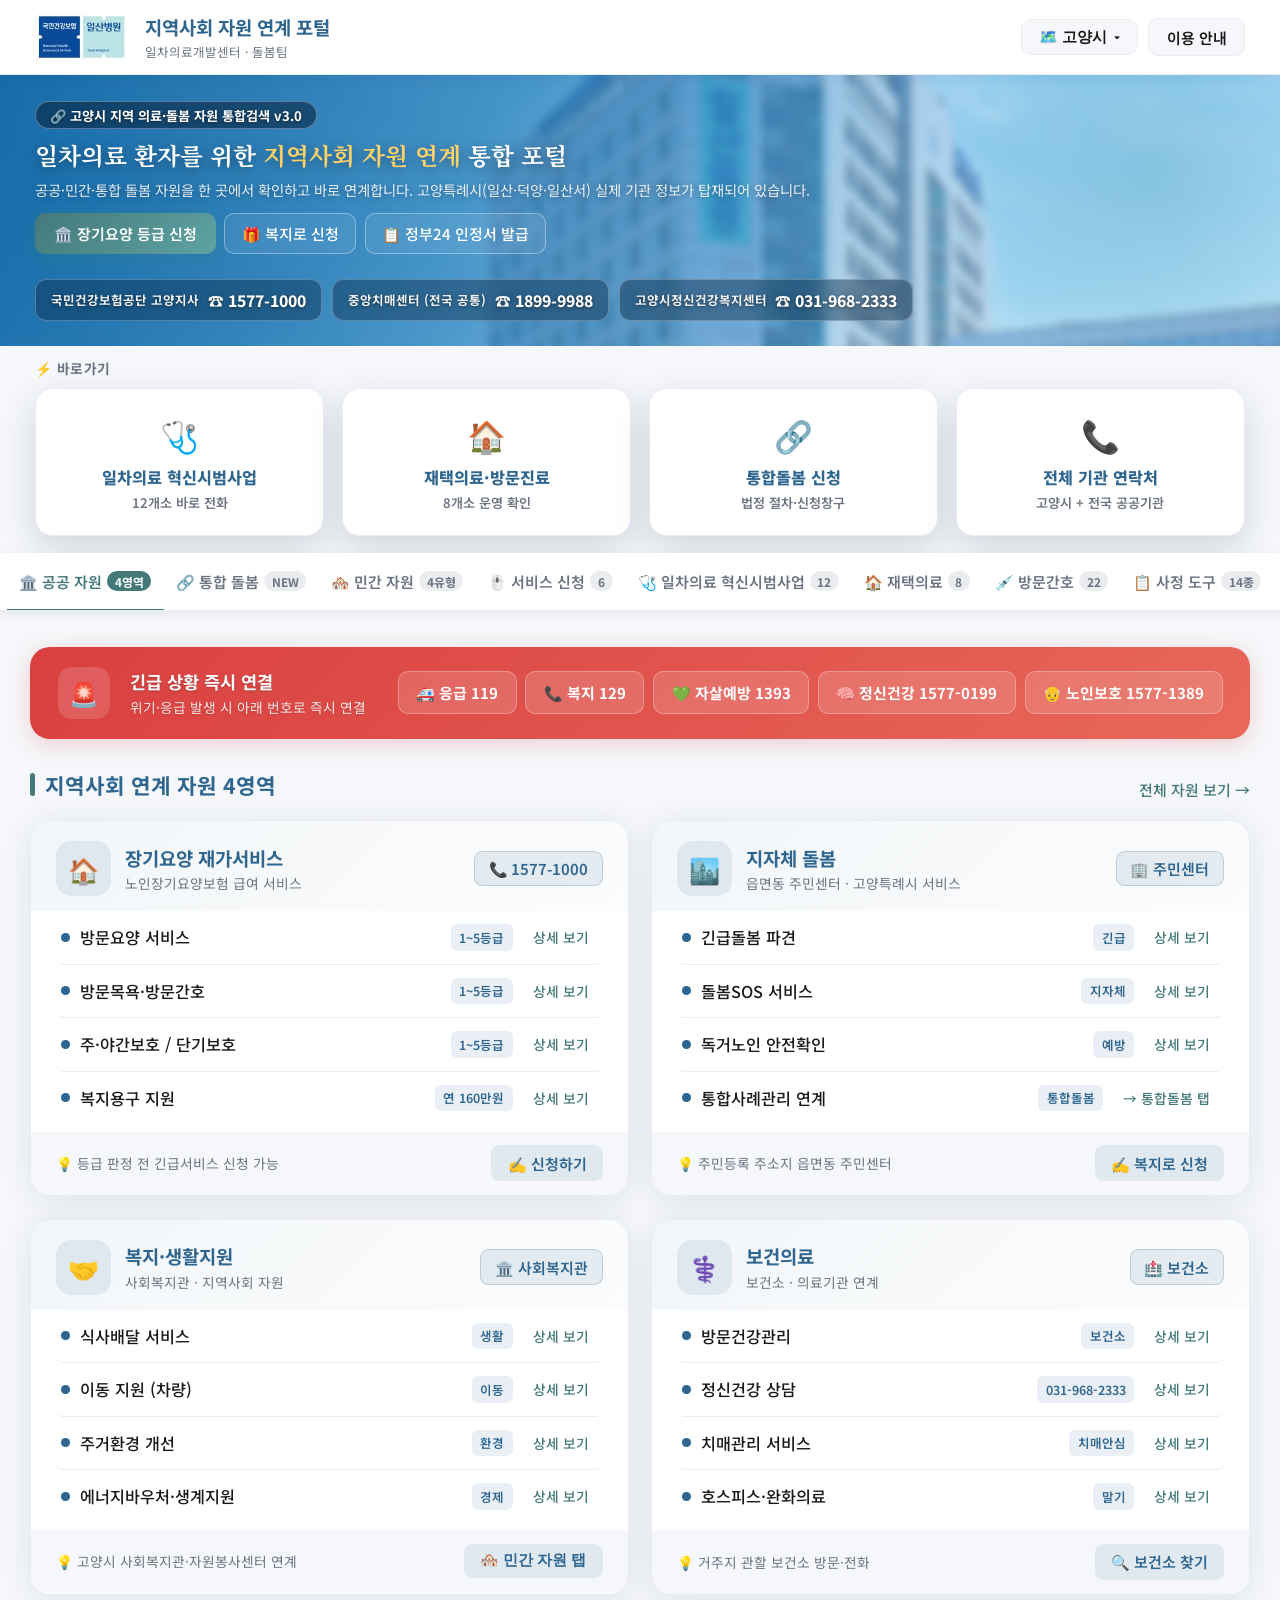
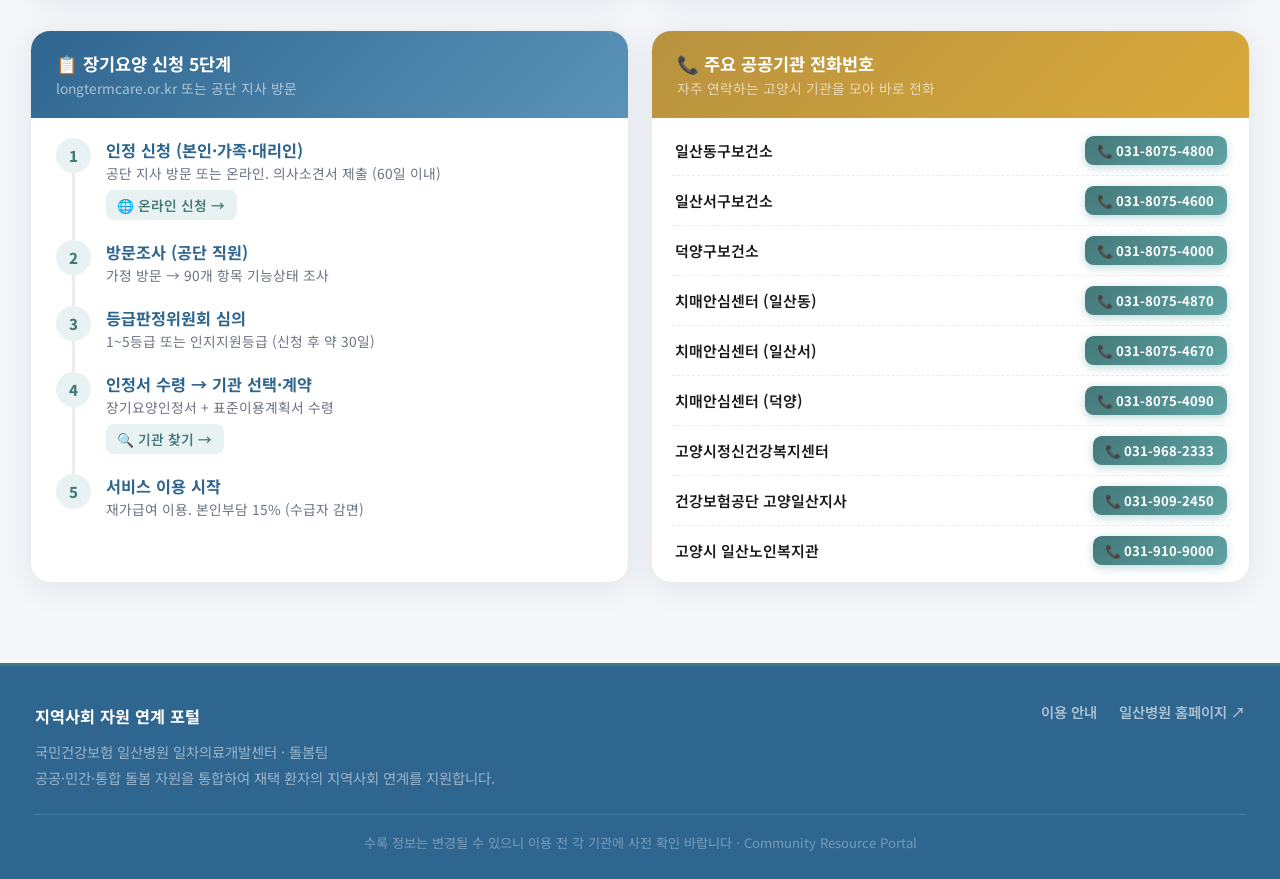
==== commit 1ffa75ab: "카카오톡 등 링크 공유 시 대표 이미지 지정 QR코드가 잘려 보이던 문제 수정 - 로고·포털명이 보이는 공유용 대표 이미지(og:image)를 새로 만들어 지정  Co-Author" ====
--- a/index.html
+++ b/index.html
@@ -12,9 +12,13 @@
 <meta property="og:description" content="일차의료개발센터 돌봄팀이 만든 고양시 지역사회 의료·돌봄 자원 통합검색 포털입니다. 장기요양·방문진료·방문간호·치매안심센터·호스피스 등 고양시 실제 기관 정보를 한곳에서 확인하고 바로 연계하세요.">
 <meta property="og:url" content="https://primarycarelink.kr/">
 <meta property="og:locale" content="ko_KR">
-<meta name="twitter:card" content="summary">
+<meta property="og:image" content="https://primarycarelink.kr/data/images/og_share_card.png">
+<meta property="og:image:width" content="1200">
+<meta property="og:image:height" content="630">
+<meta name="twitter:card" content="summary_large_image">
 <meta name="twitter:title" content="지역사회 의료·돌봄 자원 통합검색 | 일차의료개발센터 돌봄팀">
 <meta name="twitter:description" content="일차의료개발센터 돌봄팀이 만든 고양시 지역사회 의료·돌봄 자원 통합검색 포털입니다. 장기요양·방문진료·방문간호·치매안심센터·호스피스 등 고양시 실제 기관 정보를 한곳에서 확인하고 바로 연계하세요.">
+<meta name="twitter:image" content="https://primarycarelink.kr/data/images/og_share_card.png">
 <link href="https://fonts.googleapis.com/css2?family=Noto+Sans+KR:wght@300;400;500;600;700;900&family=Noto+Serif+KR:wght@400;600;700&display=swap" rel="stylesheet">
 <style>
 :root {
@@ -121,7 +125,7 @@
 .sec-link{font-size:12px;color:var(--teal);font-weight:500;cursor:pointer;text-decoration:none;}
 
 /* 긴급 배너 */
-.emg-banner{background:linear-gradient(135deg,#9c4848,#b56b52);border-radius:var(--radius);padding:16px 22px;display:flex;align-items:center;gap:16px;margin-bottom:24px;box-shadow:0 4px 18px rgba(192,58,26,.15);}
+.emg-banner{background:linear-gradient(135deg,#d93f3f,#e8685a);border-radius:var(--radius);padding:16px 22px;display:flex;align-items:center;gap:16px;margin-bottom:24px;box-shadow:0 4px 18px rgba(217,63,63,.22);}
 .emg-icon{width:42px;height:42px;border-radius:11px;background:rgba(255,255,255,.15);display:flex;align-items:center;justify-content:center;font-size:19px;flex-shrink:0;}
 .emg-text{flex:1;color:white;}
 .emg-text h3{font-size:14px;font-weight:700;margin-bottom:2px;text-shadow:0 1px 2px rgba(0,0,0,.2);}
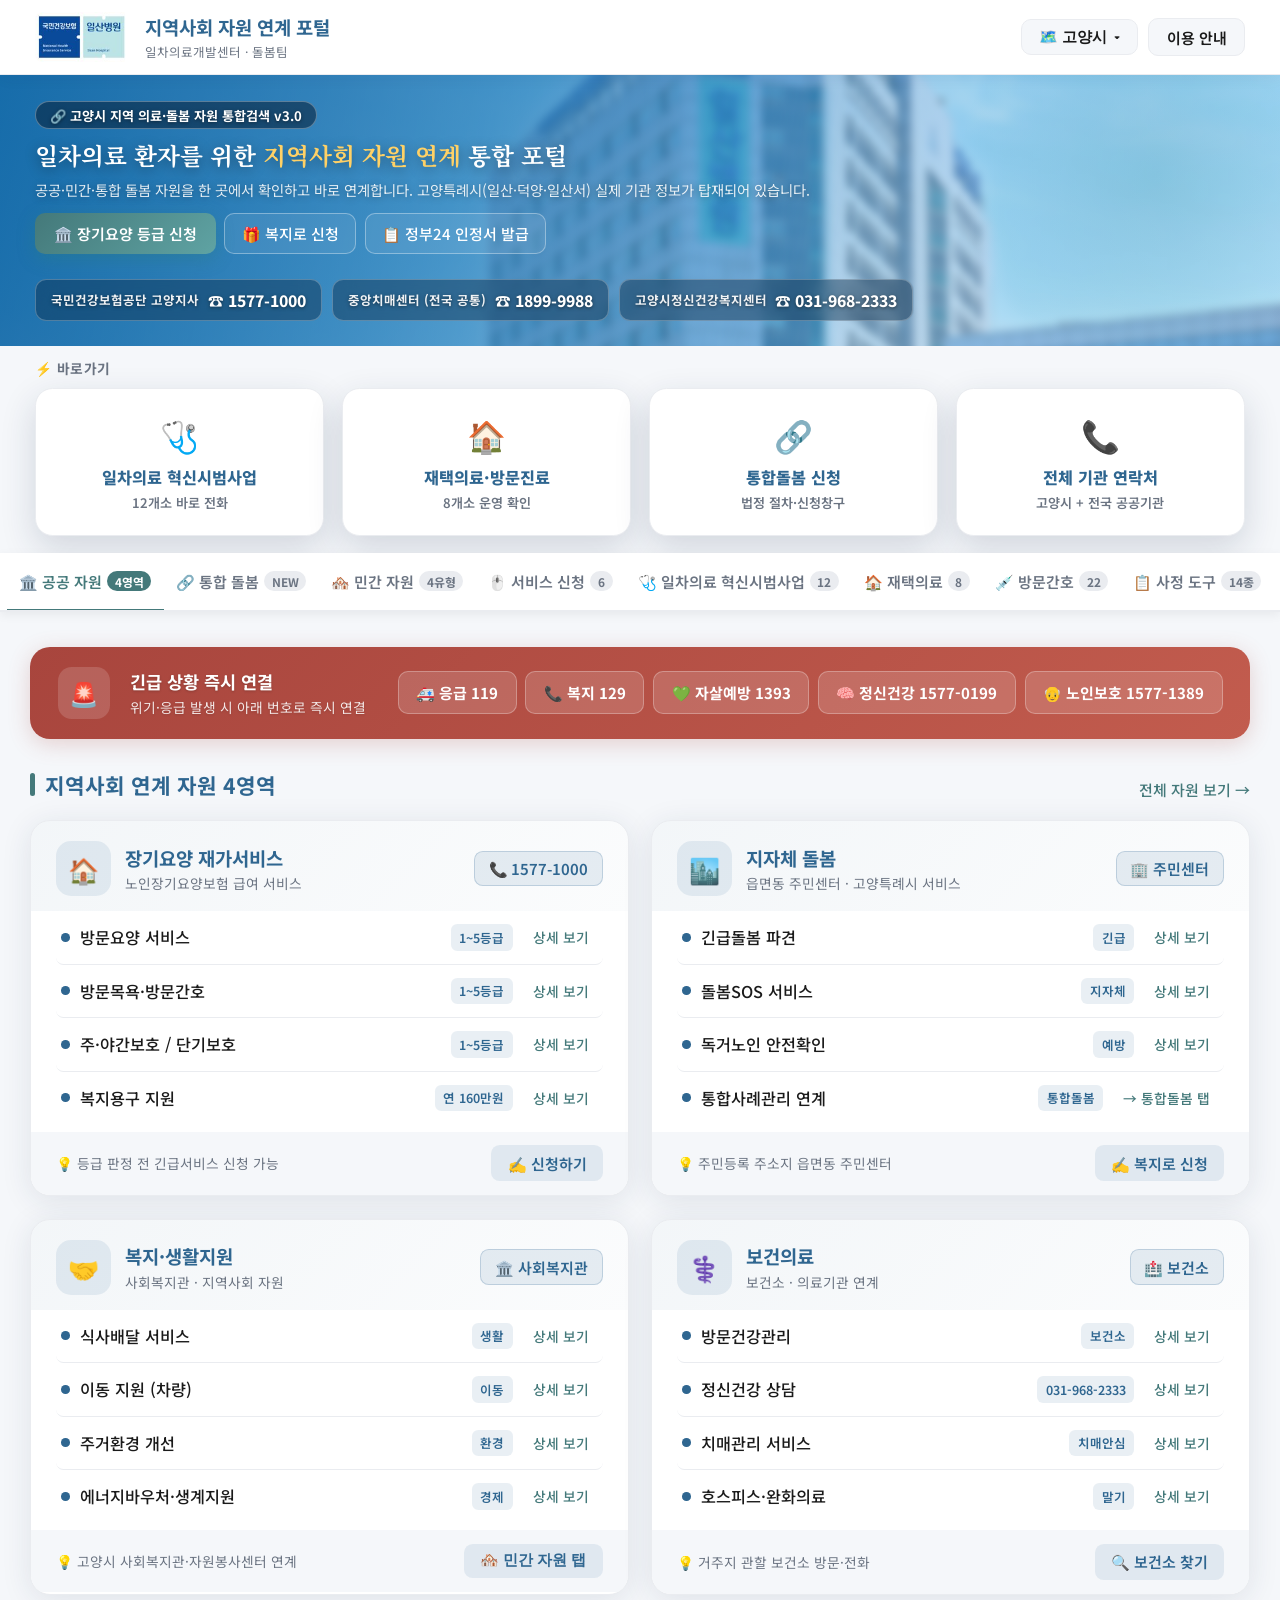
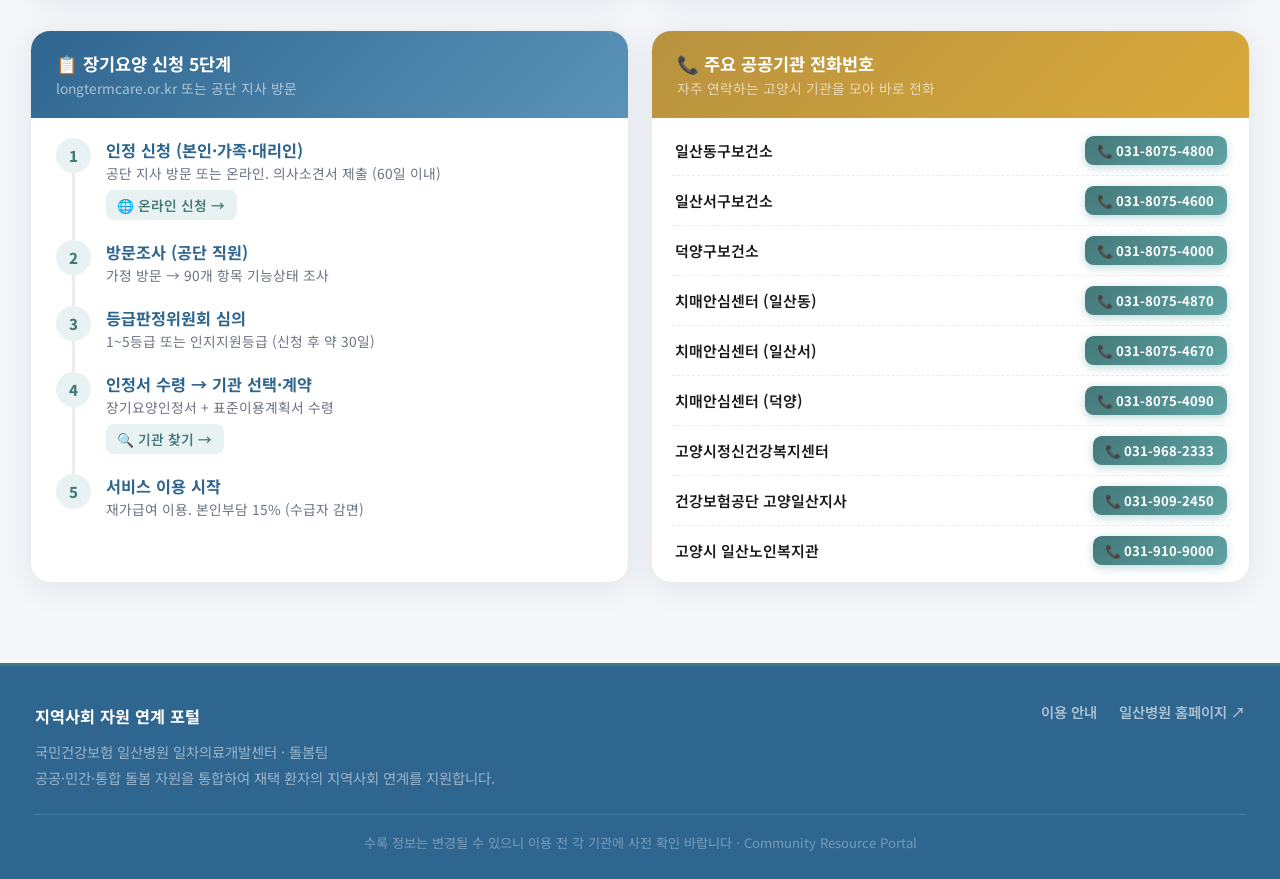
==== commit 3df4d2ea: "긴급 상황 배너 색상을 브릭/테라코타 톤으로 재조정 Co-Authored-By: Claude Sonnet 5 <noreply@anthropic.com> Claude-Session:" ====
--- a/index.html
+++ b/index.html
@@ -125,7 +125,7 @@
 .sec-link{font-size:12px;color:var(--teal);font-weight:500;cursor:pointer;text-decoration:none;}
 
 /* 긴급 배너 */
-.emg-banner{background:linear-gradient(135deg,#d93f3f,#e8685a);border-radius:var(--radius);padding:16px 22px;display:flex;align-items:center;gap:16px;margin-bottom:24px;box-shadow:0 4px 18px rgba(217,63,63,.22);}
+.emg-banner{background:linear-gradient(135deg,#a8453d,#c25c4e);border-radius:var(--radius);padding:16px 22px;display:flex;align-items:center;gap:16px;margin-bottom:24px;box-shadow:0 4px 18px rgba(168,69,61,.22);}
 .emg-icon{width:42px;height:42px;border-radius:11px;background:rgba(255,255,255,.15);display:flex;align-items:center;justify-content:center;font-size:19px;flex-shrink:0;}
 .emg-text{flex:1;color:white;}
 .emg-text h3{font-size:14px;font-weight:700;margin-bottom:2px;text-shadow:0 1px 2px rgba(0,0,0,.2);}
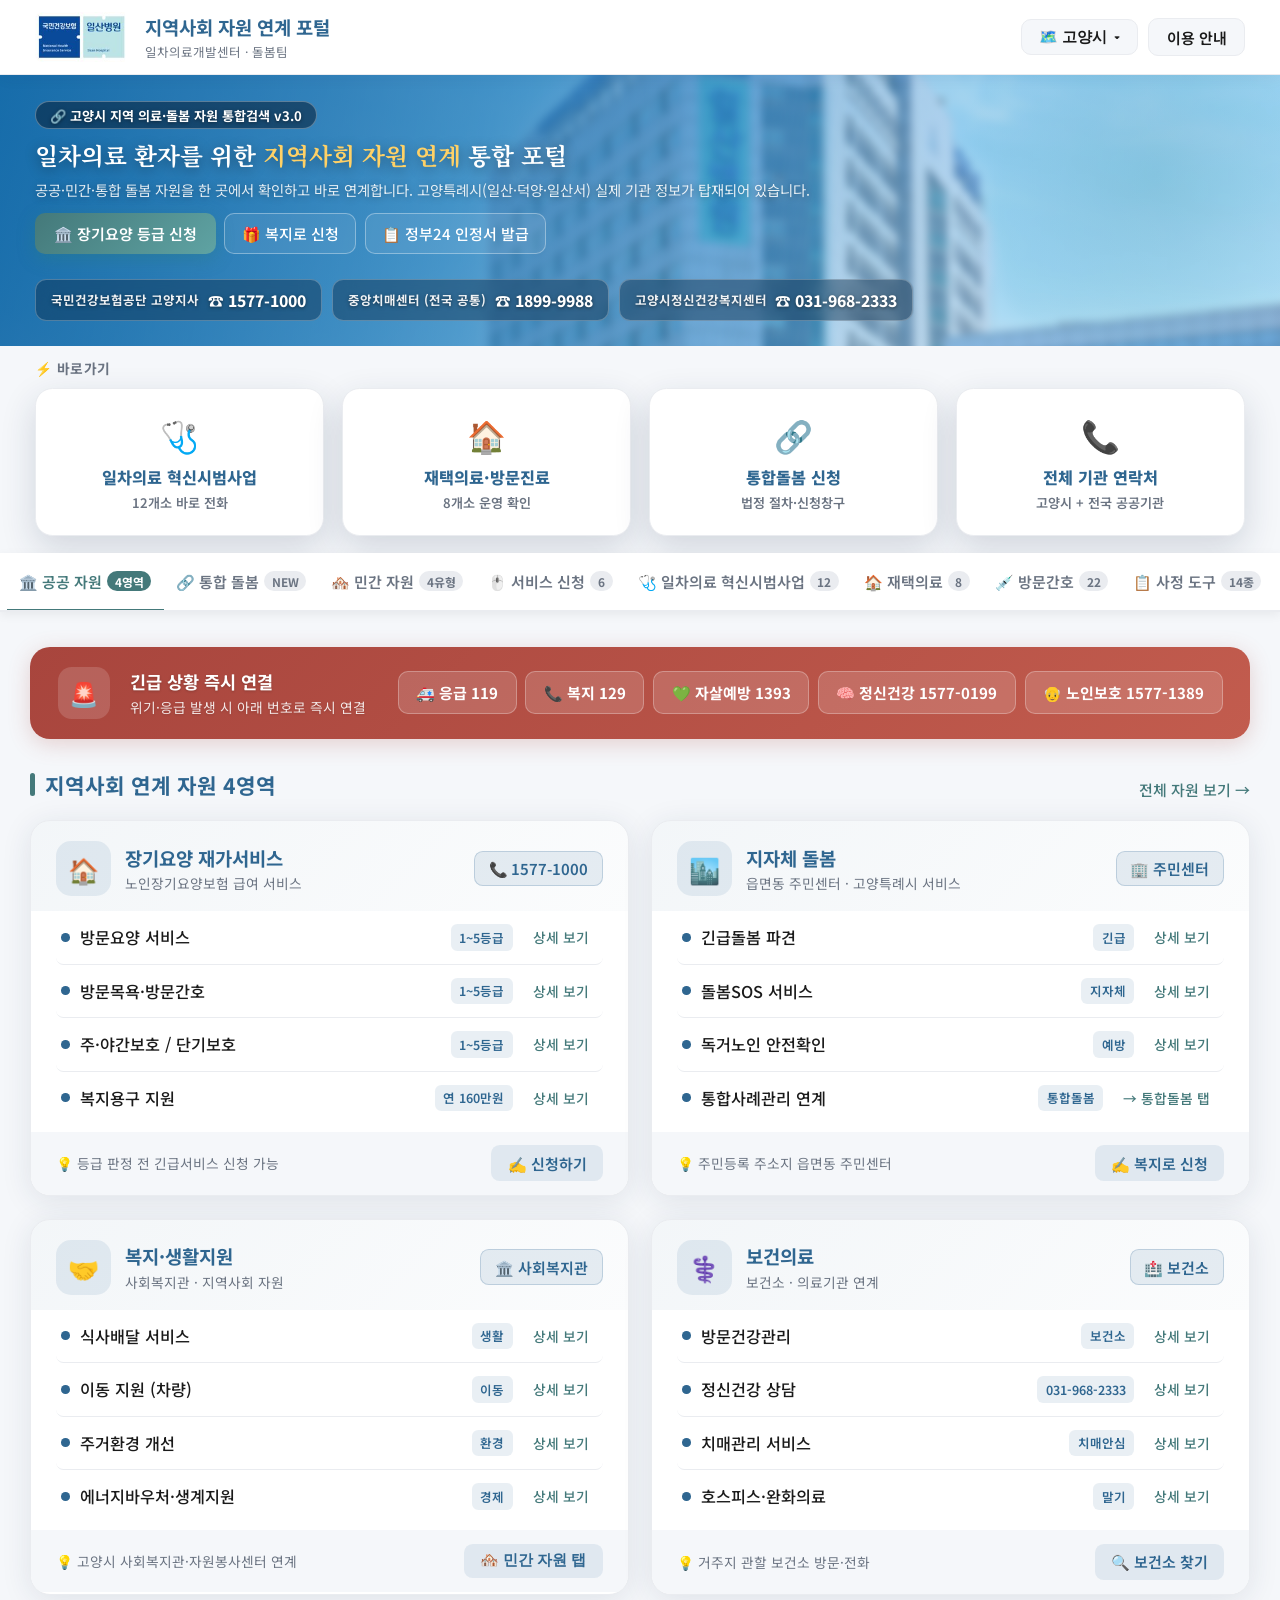
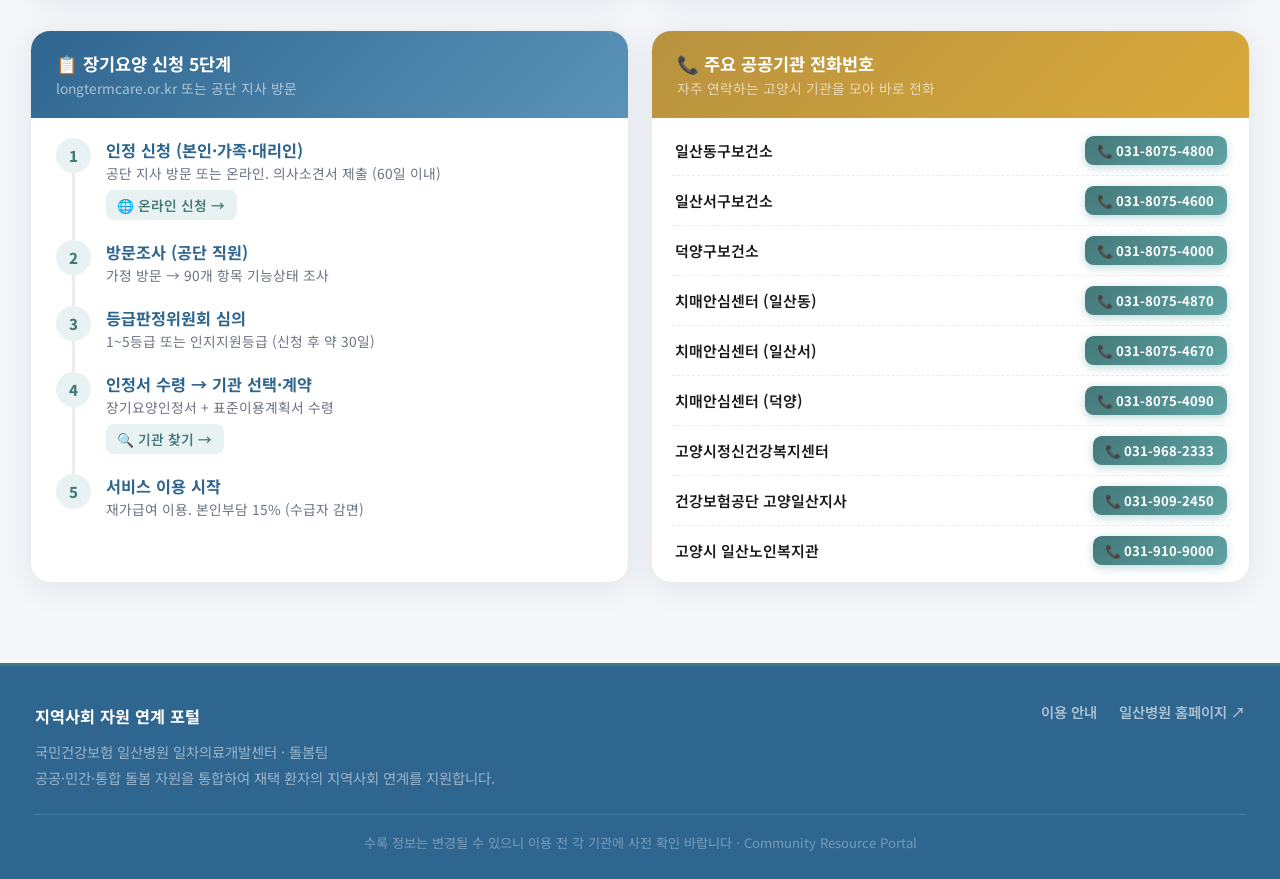
==== commit e8160ebe: "지역 선택 지도를 실제 행정구역 경계 지도로 교체 - 통계청(KOSTAT) 공개 행정구역 경계 데이터로 정확한 대한민국 지도 SVG 생성 - 기존 작은 드롭다운을 지도+지역목록 2" ====
--- a/index.html
+++ b/index.html
@@ -20,1121 +20,7 @@
 <meta name="twitter:description" content="일차의료개발센터 돌봄팀이 만든 고양시 지역사회 의료·돌봄 자원 통합검색 포털입니다. 장기요양·방문진료·방문간호·치매안심센터·호스피스 등 고양시 실제 기관 정보를 한곳에서 확인하고 바로 연계하세요.">
 <meta name="twitter:image" content="https://primarycarelink.kr/data/images/og_share_card.png">
 <link href="https://fonts.googleapis.com/css2?family=Noto+Sans+KR:wght@300;400;500;600;700;900&family=Noto+Serif+KR:wght@400;600;700&display=swap" rel="stylesheet">
-<style>
-:root {
-  --navy:#2f6690; --navy-light:#5b93b8;
-  --teal:#44797a; --teal-light:#5fa3a3;
-  --gold:#b8923f; --green:#4a7a66;
-  --purple:#705a8a; --coral:#b06b56;
-  --orange:#d4701e;
-  --gray-100:#f5f7fa; --gray-200:#eaecf0;
-  --gray-400:#6b7482; --text:#1a1a1a;
-  --shadow:0 4px 24px rgba(26,46,74,0.10);
-  --shadow-hover:0 8px 32px rgba(26,46,74,0.18);
-  --radius:16px;
-}
-*{margin:0;padding:0;box-sizing:border-box;}
-body{font-family:'Noto Sans KR',sans-serif;background:var(--gray-100);color:var(--text);zoom:1.25;}
-
-/* ── HEADER ── */
-header{background:white;color:var(--text);padding:0 28px;display:flex;align-items:center;justify-content:space-between;height:60px;position:sticky;top:0;z-index:100;border-bottom:1px solid var(--gray-200);box-shadow:0 2px 12px rgba(26,46,74,.06);}
-.logo{display:flex;align-items:center;gap:12px;}
-.logo-icon{width:36px;height:36px;background:linear-gradient(135deg,var(--teal),var(--teal-light));border-radius:9px;display:flex;align-items:center;justify-content:center;font-size:17px;}
-.logo-text .t1{font-size:15px;font-weight:700;color:var(--navy);}
-.logo-text .t2{font-size:10px;color:var(--gray-400);margin-top:1px;}
-.header-right{display:flex;align-items:center;gap:8px;}
-.h-badge{background:rgba(13,108,176,.08);border:1px solid rgba(13,108,176,.3);color:var(--navy);font-size:10px;font-weight:700;padding:4px 10px;border-radius:12px;transition:.2s;}
-.h-badge:hover{background:rgba(13,108,176,.16);}
-.h-btn{background:var(--gray-100);border:1px solid var(--gray-200);color:var(--text);font-size:12px;font-weight:600;padding:6px 14px;border-radius:8px;cursor:pointer;text-decoration:none;transition:.2s;}
-.h-btn:hover{background:var(--gray-200);}
-.region-panel{position:absolute;top:calc(100% + 8px);left:0;width:300px;background:white;border:1.5px solid var(--gray-200);border-radius:14px;box-shadow:0 14px 40px rgba(20,30,45,.18);padding:16px;z-index:200;}
-.region-panel-hd{font-size:12.5px;font-weight:800;color:var(--navy);margin-bottom:2px;}
-.region-panel-sub{font-size:10.5px;color:var(--gray-400);margin-bottom:12px;}
-.region-map{position:relative;width:100%;height:250px;background-color:#f6f8fb;background-image:radial-gradient(circle,#dbe6ef 1px,transparent 1px);background-size:16px 16px;border-radius:10px;border:1px solid var(--gray-200);overflow:hidden;}
-.region-pin{position:absolute;transform:translate(-50%,-50%);display:flex;flex-direction:column;align-items:center;gap:2px;cursor:pointer;z-index:1;}
-.region-dot{display:block;width:10px;height:10px;border-radius:50%;background:#c3cad2;border:2px solid white;box-shadow:0 2px 5px rgba(0,0,0,.15);}
-.region-pin.active .region-dot{width:14px;height:14px;background:var(--teal);}
-.region-label{font-size:9px;font-weight:700;color:var(--gray-400);background:rgba(255,255,255,.8);padding:1px 4px;border-radius:4px;white-space:nowrap;}
-.region-pin.active .region-label{color:var(--navy);background:white;}
-.region-toast{margin-top:10px;padding:8px 10px;border-radius:8px;font-size:11px;font-weight:700;line-height:1.5;}
-.region-toast.ok{background:rgba(45,122,79,.08);border:1px solid rgba(45,122,79,.3);color:#2d7a4f;}
-.region-toast.pending{background:rgba(200,146,26,.1);border:1px solid rgba(200,146,26,.35);color:#8a5a12;}
-.region-panel-note{margin-top:10px;font-size:9.5px;color:var(--gray-400);line-height:1.5;}
-
-/* ── HERO ── */
-.hero{position:relative;overflow:hidden;padding:18px 28px 20px;background:linear-gradient(120deg,var(--navy) 0%,var(--navy-light) 55%,#6ab6e8 100%);}
-.hero-photo-bg{position:absolute;inset:-10px;background:url('assets/hospital-building.png') center 38%/cover no-repeat;filter:blur(3px) saturate(1.05);transform:scale(1.08);z-index:0;
-  -webkit-mask-image:linear-gradient(100deg,transparent 0%,rgba(0,0,0,.5) 38%,black 65%);
-  mask-image:linear-gradient(100deg,transparent 0%,rgba(0,0,0,.5) 38%,black 65%);}
-.hero-overlay{position:absolute;inset:0;background:linear-gradient(120deg,rgba(13,108,176,.78) 0%,rgba(29,125,196,.5) 42%,rgba(46,147,214,.32) 68%,rgba(106,182,232,.22) 100%);z-index:1;}
-.hero::before{content:'';position:absolute;top:-80px;right:-60px;width:320px;height:320px;background:radial-gradient(circle,rgba(42,127,127,.2) 0%,transparent 70%);border-radius:50%;z-index:1;}
-.hero-right{display:flex;flex-direction:column;align-items:flex-end;gap:8px;}
-.hero-inner{max-width:1100px;margin:0 auto;position:relative;z-index:2;}
-.hero-top{display:flex;align-items:center;justify-content:space-between;gap:20px;flex-wrap:wrap;}
-.hero-left{}
-.hero-badge{display:inline-flex;align-items:center;gap:6px;background:rgba(6,30,54,.55);border:1px solid rgba(255,255,255,.3);color:#ffffff;font-size:10.5px;font-weight:700;padding:3px 11px;border-radius:16px;margin-bottom:8px;text-shadow:0 1px 3px rgba(0,0,0,.5);}
-.hero h1{font-family:'Noto Serif KR',serif;font-size:19px;font-weight:700;color:white;line-height:1.35;margin-bottom:5px;text-shadow:0 2px 10px rgba(0,0,0,.4);}
-.hero h1 span{color:#ffd166;}
-.hero-desc{color:rgba(255,255,255,.88);font-size:11.5px;line-height:1.6;margin-bottom:10px;text-shadow:0 1px 6px rgba(0,0,0,.35);}
-.hero-btns{display:flex;gap:7px;flex-wrap:wrap;}
-.btn-p{background:linear-gradient(135deg,var(--teal),var(--teal-light));color:white;border:none;padding:8px 15px;border-radius:8px;font-size:12px;font-weight:600;cursor:pointer;text-decoration:none;display:inline-flex;align-items:center;gap:6px;transition:.25s;box-shadow:0 4px 14px rgba(42,127,127,.38);}
-.btn-p:hover{transform:translateY(-2px);box-shadow:0 6px 20px rgba(42,127,127,.52);}
-.btn-o{background:rgba(255,255,255,.08);color:white;border:1.5px solid rgba(255,255,255,.35);padding:7px 13px;border-radius:8px;font-size:12px;font-weight:500;cursor:pointer;text-decoration:none;display:inline-flex;align-items:center;gap:6px;transition:.25s;}
-.btn-o:hover{background:rgba(255,255,255,.16);border-color:rgba(255,255,255,.6);}
-
-/* 고양시 빠른 연락 카드 */
-.hero-contacts{display:flex;gap:8px;flex-wrap:wrap;}
-.qc-card{background:rgba(8,38,68,.42);border:1px solid rgba(255,255,255,.25);border-radius:9px;padding:7px 12px;backdrop-filter:blur(8px);transition:.2s;display:flex;align-items:center;gap:7px;}
-.qc-card:hover{background:rgba(8,38,68,.56);border-color:rgba(255,255,255,.4);transform:translateY(-1px);}
-.hc-label{display:none;}
-.hc-name{font-size:10px;font-weight:700;color:rgba(255,255,255,.92);margin-bottom:0;white-space:nowrap;text-shadow:0 1px 3px rgba(0,0,0,.5);}
-.hc-tel{font-size:12.5px;font-weight:800;color:#ffffff;text-decoration:none;white-space:nowrap;text-shadow:0 1px 3px rgba(0,0,0,.5);}
-.hc-tel:hover{text-decoration:underline;}
-
-/* ── 빠른 메뉴 (히어로 하단 플로팅 카드) ── */
-.quick-access{padding:0 28px;margin:10px 0 14px;position:relative;z-index:5;}
-.qa-inner{max-width:1100px;margin:0 auto;display:grid;grid-template-columns:repeat(4,1fr);gap:14px;}
-.qa-card{background:white;border-radius:14px;border:1px solid var(--gray-200);box-shadow:0 10px 28px rgba(26,46,74,.16);padding:18px 16px;text-align:center;cursor:pointer;transition:.22s;text-decoration:none;display:block;}
-.qa-card:hover{transform:translateY(-4px);box-shadow:0 14px 34px rgba(26,46,74,.22);border-color:var(--teal);}
-.qa-label-hd{max-width:1100px;margin:0 auto 8px;font-size:11px;font-weight:700;color:var(--gray-400);letter-spacing:.3px;}
-.qa-ico{font-size:25px;margin-bottom:7px;}
-.qa-label{font-weight:800;color:var(--navy);font-size:13px;}
-.qa-sub{font-size:10.5px;color:var(--gray-400);margin-top:3px;font-weight:600;}
-
-/* ── TABS ── */
-.tabs-wrap{background:white;border-bottom:2px solid var(--gray-200);position:sticky;top:60px;z-index:90;box-shadow:0 2px 8px rgba(0,0,0,.06);}
-.tabs-inner{max-width:1100px;margin:0 auto;padding:0 12px;display:flex;justify-content:center;gap:0;overflow-x:auto;}
-.tab-btn{padding:14px 10px;font-size:12px;font-weight:600;color:var(--gray-400);border:none;background:none;cursor:pointer;border-bottom:3px solid transparent;margin-bottom:-2px;transition:.2s;display:flex;align-items:center;gap:4px;white-space:nowrap;font-family:'Noto Sans KR',sans-serif;flex-shrink:0;}
-.tab-btn:hover{color:var(--navy);}
-.tab-btn.active{color:var(--teal);border-bottom-color:var(--teal);}
-.tab-count{background:var(--teal);color:white;font-size:9.5px;font-weight:700;padding:1px 6px;border-radius:10px;min-width:18px;text-align:center;}
-.tab-btn.active .tab-count{background:var(--teal);}
-.tab-btn:not(.active) .tab-count{background:var(--gray-200);color:var(--gray-400);}
-
-/* ── MAIN ── */
-.main{max-width:1100px;margin:0 auto;padding:28px 24px 64px;}
-.tab-panel{display:none;}
-.tab-panel.active{display:block;}
-
-/* 섹션 헤더 */
-.sec-hd{display:flex;align-items:baseline;justify-content:space-between;margin-bottom:16px;}
-.sec-title{font-size:17px;font-weight:700;color:var(--navy);display:flex;align-items:center;gap:8px;}
-.sec-title::before{content:'';display:block;width:4px;height:18px;background:var(--teal);border-radius:2px;}
-.pc-cat-band{background:linear-gradient(135deg,var(--navy),var(--navy-light));color:white;font-size:13px;font-weight:800;letter-spacing:.3px;padding:9px 16px;border-radius:9px;margin:26px 0 16px;display:flex;align-items:center;gap:7px;}
-.pc-cat-band:first-of-type{margin-top:0;}
-.sec-link{font-size:12px;color:var(--teal);font-weight:500;cursor:pointer;text-decoration:none;}
-
-/* 긴급 배너 */
-.emg-banner{background:linear-gradient(135deg,#a8453d,#c25c4e);border-radius:var(--radius);padding:16px 22px;display:flex;align-items:center;gap:16px;margin-bottom:24px;box-shadow:0 4px 18px rgba(168,69,61,.22);}
-.emg-icon{width:42px;height:42px;border-radius:11px;background:rgba(255,255,255,.15);display:flex;align-items:center;justify-content:center;font-size:19px;flex-shrink:0;}
-.emg-text{flex:1;color:white;}
-.emg-text h3{font-size:14px;font-weight:700;margin-bottom:2px;text-shadow:0 1px 2px rgba(0,0,0,.2);}
-.emg-text p{font-size:11px;color:rgba(255,255,255,.88);text-shadow:0 1px 2px rgba(0,0,0,.15);}
-.emg-tels{display:flex;gap:7px;flex-wrap:wrap;}
-.emg-tel{background:rgba(255,255,255,.15);border:1px solid rgba(255,255,255,.28);color:white;padding:8px 14px;border-radius:8px;font-size:12px;font-weight:700;text-decoration:none;display:flex;align-items:center;gap:5px;transition:.2s;white-space:nowrap;}
-.emg-tel:hover{background:rgba(255,255,255,.25);}
-
-/* ── 공공 자원 탭 ── */
-.domain-grid{display:grid;grid-template-columns:repeat(2,1fr);gap:18px;margin-bottom:28px;}
-.mono-accent .dom-ico,.mono-accent .dom-tel,.mono-accent .di-tag,.mono-accent .dom-apply{background:rgba(47,102,144,.1)!important;color:var(--navy)!important;border-color:rgba(47,102,144,.22)!important;}
-.mono-accent .di-dot{background:var(--navy)!important;}
-.mono-accent .dom-hd{background:linear-gradient(135deg,rgba(47,102,144,.06),rgba(47,102,144,.02))!important;}
-.dom-card{background:white;border-radius:var(--radius);border:1.5px solid var(--gray-200);overflow:hidden;transition:.25s;box-shadow:var(--shadow);}
-.dom-card:hover{transform:translateY(-3px);box-shadow:var(--shadow-hover);border-color:transparent;}
-.dom-hd{padding:16px 20px 12px;display:flex;align-items:center;gap:11px;}
-.dom-ico{width:44px;height:44px;border-radius:12px;display:flex;align-items:center;justify-content:center;font-size:20px;flex-shrink:0;}
-.dom-ti{font-size:15px;font-weight:700;color:var(--navy);margin-bottom:2px;}
-.dom-sub{font-size:11px;color:var(--gray-400);}
-.dom-tel{font-size:12px;font-weight:600;padding:5px 11px;border-radius:7px;display:flex;align-items:center;gap:4px;white-space:nowrap;text-decoration:none;margin-left:auto;}
-.dom-items{padding:0 20px 6px;}
-.dom-item{display:flex;align-items:center;justify-content:space-between;padding:10px 4px;border-bottom:1px solid var(--gray-200);gap:9px;cursor:pointer;transition:.15s;border-radius:6px;}
-.dom-item:last-child{border-bottom:none;}
-.dom-item:hover{background:var(--gray-100);}
-.di-l{display:flex;align-items:center;gap:8px;flex:1;}
-.di-dot{width:7px;height:7px;border-radius:50%;flex-shrink:0;}
-.di-nm{font-size:13px;font-weight:500;}
-.di-tag{font-size:10px;font-weight:600;padding:3px 7px;border-radius:5px;white-space:nowrap;}
-.di-lk{font-size:11px;color:var(--teal);font-weight:500;white-space:nowrap;padding:3px 7px;border-radius:5px;cursor:pointer;transition:.15s;}
-.di-lk:hover{background:rgba(42,127,127,.1);}
-.dom-ft{padding:11px 20px;background:var(--gray-100);display:flex;align-items:center;justify-content:space-between;}
-.dom-ft-txt{font-size:11px;color:var(--gray-400);}
-.dom-apply{font-size:12px;font-weight:600;padding:6px 13px;border-radius:7px;border:none;cursor:pointer;text-decoration:none;display:inline-flex;align-items:center;gap:5px;transition:.2s;}
-
-/* ── 고양시 지역 자원 그리드 ── */
-.goyang-grid{display:grid;grid-template-columns:repeat(3,1fr);gap:14px;margin-bottom:28px;}
-.gy-card{background:white;border:1.5px solid var(--gray-200);border-radius:13px;padding:16px 18px;transition:.2s;}
-.gy-card:hover{border-color:var(--teal);box-shadow:0 4px 16px rgba(42,127,127,.12);}
-.gy-top{display:flex;align-items:flex-start;justify-content:space-between;margin-bottom:10px;gap:8px;}
-.gy-cat{font-size:10px;font-weight:700;padding:3px 8px;border-radius:6px;white-space:nowrap;flex-shrink:0;}
-.gy-name{font-size:14px;font-weight:700;color:var(--navy);margin-bottom:2px;}
-.gy-addr{font-size:11px;color:var(--gray-400);margin-bottom:9px;line-height:1.4;}
-.gy-btns{display:flex;gap:7px;flex-wrap:wrap;}
-.gy-tel{font-size:12px;font-weight:600;padding:5px 10px;border-radius:7px;text-decoration:none;display:inline-flex;align-items:center;gap:4px;}
-.gy-link{font-size:11px;color:var(--teal);text-decoration:none;font-weight:500;padding:5px 9px;border-radius:7px;border:1px solid rgba(42,127,127,.28);transition:.15s;}
-.gy-link:hover{background:rgba(42,127,127,.07);}
-
-/* ── 전화 링크 전용 스타일 — 모바일 탭 영역 최적화 ── */
-a[href^="tel:"] {
-  -webkit-tap-highlight-color: rgba(42,127,127,.18);
-  touch-action: manipulation;
-  cursor: pointer;
-}
-a[href^="tel:"]:active { opacity: .75; }
-
-/* ── 통합 돌봄 탭 ── */
-/* 개요 카드 */
-.ic-overview{background:linear-gradient(135deg,rgba(13,108,176,.05),rgba(46,147,214,.02));border:1.5px solid var(--gray-200);border-radius:var(--radius);padding:24px;margin-bottom:24px;color:var(--text);}
-.ic-overview-inner{display:grid;grid-template-columns:1fr 1fr;gap:24px;align-items:center;}
-.ic-ov-left h2{font-size:20px;font-weight:700;margin-bottom:8px;line-height:1.4;color:var(--navy);}
-.ic-ov-left h2 span{color:var(--teal);}
-.ic-ov-left p{font-size:12px;color:var(--gray-400);line-height:1.7;margin-bottom:16px;}
-.ic-ov-stats{display:flex;gap:0;}
-.ic-stat{text-align:left;padding:0 20px 0 0;margin-right:20px;border-right:1px solid var(--gray-200);}
-.ic-stat:last-child{border-right:none;margin-right:0;padding-right:0;}
-.ic-stat-num{font-size:22px;font-weight:800;color:var(--teal);}
-.ic-stat-label{font-size:10px;color:var(--gray-400);margin-top:2px;}
-.ic-ov-right{}
-
-/* 흐름도 */
-.flow-title{font-size:12px;font-weight:700;color:var(--navy);margin-bottom:14px;letter-spacing:.5px;}
-.flow-steps{display:flex;flex-direction:column;gap:16px;position:relative;padding-left:32px;}
-.flow-steps::before{content:'';position:absolute;left:10px;top:11px;bottom:11px;width:1.5px;background:var(--gray-200);}
-.flow-step{position:relative;}
-.flow-step-num{position:absolute;left:-32px;top:0;width:21px;height:21px;border-radius:50%;background:white;border:1.5px solid var(--teal);color:var(--teal);font-size:10.5px;font-weight:800;display:flex;align-items:center;justify-content:center;flex-shrink:0;}
-.flow-step-text{font-size:12.5px;font-weight:700;color:var(--navy);}
-.flow-step-sub{font-size:10.5px;color:var(--gray-400);margin-top:1px;}
-
-/* 통합 돌봄 서비스 목록 */
-.ic-service-grid{display:grid;grid-template-columns:repeat(3,1fr);gap:14px;margin-bottom:24px;}
-.ic-svc-card{background:white;border:1.5px solid var(--gray-200);border-radius:13px;padding:18px;transition:.2s;cursor:pointer;}
-.ic-svc-card:hover{border-color:var(--teal);box-shadow:0 4px 14px rgba(42,127,127,.12);}
-.ic-svc-ico{font-size:24px;margin-bottom:10px;}
-.ic-svc-title{font-size:14px;font-weight:700;color:var(--navy);margin-bottom:4px;}
-.ic-svc-desc{font-size:11px;color:var(--gray-400);line-height:1.55;}
-.ic-svc-tags{display:flex;gap:5px;margin-top:10px;flex-wrap:wrap;}
-.ic-tag{font-size:10px;font-weight:600;padding:3px 8px;border-radius:5px;}
-
-/* 고양 통합돌봄 사업 */
-.ic-goyang-box{background:white;border:2px solid rgba(42,127,127,.3);border-radius:var(--radius);overflow:hidden;margin-bottom:24px;}
-.ic-goyang-hd{background:linear-gradient(135deg,var(--teal),#1e6060);padding:18px 22px;color:white;}
-.ic-goyang-hd h3{font-size:16px;font-weight:700;margin-bottom:4px;}
-.ic-goyang-hd p{font-size:11px;color:rgba(255,255,255,.7);}
-.ic-goyang-body{padding:20px 22px;}
-.ic-provider-grid{display:grid;grid-template-columns:repeat(2,1fr);gap:12px;}
-.ic-provider{border:1.5px solid var(--gray-200);border-radius:10px;padding:14px 16px;}
-.ic-prov-type{font-size:10px;font-weight:700;color:var(--gray-400);letter-spacing:.5px;margin-bottom:5px;}
-.ic-prov-name{font-size:13px;font-weight:700;color:var(--navy);margin-bottom:3px;}
-.ic-prov-service{font-size:11px;color:var(--gray-400);line-height:1.5;}
-.ic-prov-tel{font-size:12px;font-weight:700;color:var(--teal);margin-top:6px;display:block;text-decoration:none;}
-.ic-prov-tel:hover{text-decoration:underline;}
-.ic-prov-pending{font-size:12px;font-weight:700;color:var(--gold);margin-top:6px;display:block;font-style:italic;}
-
-/* 퇴원 연계 절차 */
-.discharge-flow{background:white;border:1.5px solid var(--gray-200);border-radius:var(--radius);padding:22px;margin-bottom:24px;box-shadow:var(--shadow);}
-.discharge-steps{display:flex;align-items:flex-start;gap:0;overflow-x:auto;padding-bottom:4px;}
-.ds-step{flex:1;min-width:140px;display:flex;flex-direction:column;align-items:center;position:relative;}
-.ds-step::after{content:'→';position:absolute;right:-12px;top:20px;font-size:18px;color:var(--gray-200);font-weight:800;}
-.ds-step:last-child::after{display:none;}
-.ds-circle{width:44px;height:44px;border-radius:50%;display:flex;align-items:center;justify-content:center;font-size:18px;margin-bottom:10px;border:2px solid transparent;}
-.ds-title{font-size:12px;font-weight:700;color:var(--navy);text-align:center;margin-bottom:4px;}
-.ds-desc{font-size:10px;color:var(--gray-400);text-align:center;line-height:1.5;}
-.ds-meta{font-size:9.5px;color:var(--gray-400);text-align:center;line-height:1.4;margin-top:6px;padding-top:6px;border-top:1px dashed var(--gray-200);width:100%;font-weight:600;}
-.ds-step-c{border-top:3px solid var(--ds-c);padding-top:12px;border-radius:4px 4px 0 0;}
-.ds-step-wide{flex:2.4;min-width:300px;border:1.5px solid var(--orange);border-left:3px solid var(--ds-c);border-radius:10px;padding:14px 16px;background:rgba(212,112,30,.04);}
-.ds-subgrid{display:flex;justify-content:space-around;width:100%;flex-wrap:wrap;gap:8px;}
-.ds-subitem{display:flex;flex-direction:column;align-items:center;gap:3px;min-width:58px;}
-.ds-subitem-ico{font-size:19px;}
-.ds-subitem-lbl{font-size:10px;color:var(--navy);font-weight:700;text-align:center;line-height:1.3;}
-
-/* ── 민간 자원 탭 ── */
-.priv-section-grid{display:grid;grid-template-columns:1fr 1fr;gap:20px;margin-bottom:24px;}
-.priv-box{background:white;border:1.5px solid var(--gray-200);border-radius:var(--radius);overflow:hidden;box-shadow:var(--shadow);}
-.priv-hd{padding:16px 20px;display:flex;align-items:center;gap:10px;}
-.priv-hd-ico{width:38px;height:38px;border-radius:10px;display:flex;align-items:center;justify-content:center;font-size:17px;flex-shrink:0;}
-.priv-hd-text{}
-.priv-hd-title{font-size:14px;font-weight:700;color:var(--navy);}
-.priv-hd-sub{font-size:11px;color:var(--gray-400);}
-.priv-list{padding:0 20px 6px;}
-.priv-item{display:flex;align-items:flex-start;gap:10px;padding:11px 4px;border-bottom:1px solid var(--gray-200);}
-.priv-item:last-child{border-bottom:none;}
-.priv-item-name{font-size:13px;font-weight:600;color:var(--navy);margin-bottom:2px;}
-.priv-item-desc{font-size:11px;color:var(--text);line-height:1.4;}
-.priv-item-tel{font-size:12px;font-weight:700;color:var(--teal);text-decoration:none;display:block;margin-top:4px;}
-.priv-item-tel:hover{text-decoration:underline;}
-.priv-item-right{margin-left:auto;flex-shrink:0;}
-.priv-tag{font-size:10px;font-weight:600;padding:3px 8px;border-radius:5px;white-space:nowrap;}
-.priv-link-btn{font-size:11px;font-weight:600;padding:5px 10px;border-radius:7px;text-decoration:none;display:inline-flex;align-items:center;gap:4px;margin-top:5px;transition:.2s;}
-.priv-link-btn:hover{opacity:.8;}
-
-/* 민간 요양기관 검색 */
-.care-search-box{background:white;border:1.5px solid var(--gray-200);border-radius:var(--radius);padding:22px;margin-bottom:24px;box-shadow:var(--shadow);}
-.care-search-inner{display:flex;gap:20px;align-items:flex-start;}
-.care-search-info{flex:1;}
-.care-search-info h3{font-size:15px;font-weight:700;color:var(--navy);margin-bottom:6px;}
-.care-search-info p{font-size:12px;color:var(--gray-400);line-height:1.65;margin-bottom:14px;}
-.care-search-btns{display:flex;gap:9px;flex-wrap:wrap;}
-.care-search-btn{padding:10px 18px;border-radius:9px;font-size:13px;font-weight:600;cursor:pointer;text-decoration:none;display:inline-flex;align-items:center;gap:7px;transition:.2s;border:none;}
-.care-types{display:flex;flex-direction:column;gap:8px;min-width:220px;}
-.care-type-item{background:var(--gray-100);border-radius:9px;padding:11px 14px;display:flex;align-items:center;justify-content:space-between;gap:10px;}
-.ct-label{font-size:12px;font-weight:600;color:var(--navy);}
-.ct-count{font-size:11px;color:var(--gray-400);}
-
-/* 서비스 신청 탭 */
-.apply-grid{display:grid;grid-template-columns:repeat(3,1fr);gap:14px;margin-bottom:28px;}
-.apply-card{background:white;border:1.5px solid var(--gray-200);border-radius:13px;padding:18px;text-decoration:none;display:block;transition:.25s;position:relative;overflow:hidden;}
-.apply-card::after{content:'↗';position:absolute;top:14px;right:14px;font-size:13px;opacity:.35;transition:.2s;}
-.apply-card:hover{transform:translateY(-3px);box-shadow:var(--shadow-hover);border-color:transparent;}
-.apply-card:hover::after{opacity:1;}
-.ac-ico{font-size:24px;margin-bottom:11px;}
-.ac-ti{font-size:14px;font-weight:700;color:var(--navy);margin-bottom:3px;}
-.ac-desc{font-size:11px;color:var(--gray-400);line-height:1.5;}
-.ac-badge{display:inline-block;margin-top:8px;font-size:10px;font-weight:600;padding:3px 8px;border-radius:5px;}
-
-/* 체크리스트 */
-.bottom-row{display:grid;grid-template-columns:1fr 1fr;gap:18px;}
-.proc-card,.chk-card{background:white;border-radius:var(--radius);border:1.5px solid var(--gray-200);overflow:hidden;box-shadow:var(--shadow);}
-.proc-hd{background:linear-gradient(135deg,var(--navy),var(--navy-light));padding:16px 20px;color:white;}
-.proc-hd h3{font-size:14px;font-weight:700;margin-bottom:2px;}
-.proc-hd p{font-size:11px;color:rgba(255,255,255,.58);}
-.proc-steps{padding:16px 20px;}
-.st-item{display:flex;gap:12px;position:relative;padding-bottom:16px;}
-.st-item:last-child{padding-bottom:0;}
-.st-item::before{content:'';position:absolute;left:13px;top:28px;width:2px;bottom:0;background:var(--gray-200);}
-.st-item:last-child::before{display:none;}
-.st-num{width:28px;height:28px;border-radius:50%;display:flex;align-items:center;justify-content:center;font-size:12px;font-weight:800;flex-shrink:0;position:relative;z-index:1;}
-.st-cont{flex:1;}
-.st-ti{font-size:13px;font-weight:700;color:var(--navy);margin-bottom:1px;}
-.st-desc{font-size:11px;color:var(--gray-400);line-height:1.5;}
-.st-act{margin-top:5px;font-size:11px;font-weight:600;padding:4px 9px;border-radius:6px;border:none;cursor:pointer;text-decoration:none;display:inline-flex;align-items:center;gap:4px;transition:opacity .2s;}
-.st-act:hover{opacity:.8;}
-.chk-hd{background:linear-gradient(135deg,#3a7a5a,#4a9a70);padding:16px 20px;color:white;}
-.chk-hd h3{font-size:14px;font-weight:700;margin-bottom:2px;}
-.chk-hd p{font-size:11px;color:rgba(255,255,255,.62);}
-.chk-body{padding:16px 20px;}
-.chk-group{margin-bottom:12px;}
-.chk-group-ti{font-size:10px;font-weight:700;color:var(--gray-400);letter-spacing:.7px;text-transform:uppercase;margin-bottom:6px;}
-.chk-item{display:flex;align-items:center;gap:8px;padding:7px 9px;border-radius:8px;cursor:pointer;transition:.15s;border:1.5px solid transparent;margin-bottom:2px;}
-.chk-item:hover{background:var(--gray-100);}
-.chk-item.checked{background:rgba(58,122,90,.08);border-color:rgba(58,122,90,.2);}
-.chk-box{width:16px;height:16px;border-radius:4px;border:2px solid var(--gray-200);display:flex;align-items:center;justify-content:center;flex-shrink:0;transition:.2s;font-size:9px;background:white;}
-.chk-item.checked .chk-box{background:#3a7a5a;border-color:#3a7a5a;color:white;}
-.chk-label{font-size:12px;color:var(--text);font-weight:500;}
-.chk-item.checked .chk-label{text-decoration:line-through;color:var(--gray-400);}
-.ic-svc-table-wrap{background:white;border:1.5px solid var(--gray-200);border-radius:var(--radius);box-shadow:var(--shadow);padding:16px;overflow-x:auto;}
-.ic-svc-table{width:100%;border-collapse:collapse;min-width:640px;}
-.ic-svc-table th{background:var(--gray-100);color:var(--navy);font-size:12.5px;font-weight:800;padding:10px 12px;text-align:left;border-bottom:1.5px solid var(--gray-200);border-right:1px solid var(--gray-200);}
-.ic-svc-table th:last-child{border-right:none;}
-.ic-svc-table td{vertical-align:top;padding:12px;border-right:1px solid var(--gray-200);font-size:11.5px;color:var(--text);}
-.ic-svc-table td:last-child{border-right:none;}
-.ic-svc-table ul{list-style:none;margin:0;padding:0;}
-.ic-svc-table li{padding:4px 0;line-height:1.4;}
-.ic-svc-table li.special{color:var(--gold);font-weight:700;cursor:pointer;text-decoration:underline;text-decoration-style:dotted;}
-.ic-svc-table li.special:hover{color:var(--navy);}
-.ic-diagram-note{font-size:11px;color:var(--gray-400);text-align:center;margin-top:8px;line-height:1.6;}
-.hc-banner-docs{margin-top:10px;padding-top:10px;border-top:1px dashed rgba(0,0,0,.08);font-size:11px;color:var(--gray-400);display:flex;align-items:center;gap:8px;flex-wrap:wrap;}
-.perf-btn{flex-shrink:0;display:inline-flex;align-items:center;gap:4px;background:white;color:var(--navy);border:1.5px solid rgba(47,102,144,.3);border-radius:14px;padding:5px 12px;font-size:10.5px;font-weight:700;text-decoration:none;white-space:nowrap;transition:.15s;}
-.perf-btn:hover{background:rgba(47,102,144,.08);}
-.doc-pill{display:inline-flex;align-items:center;gap:5px;background:rgba(45,122,79,.08);color:#2d7a4f;border:1px solid rgba(45,122,79,.25);border-radius:14px;padding:4px 11px;font-size:11px;font-weight:700;text-decoration:none;}
-.doc-pill:hover{background:rgba(45,122,79,.15);}
-.gy-mini-row{display:flex;align-items:center;justify-content:space-between;gap:10px;padding:8px 2px;border-bottom:1px dashed var(--gray-200);}
-.gy-mini-row:last-child{border-bottom:none;}
-.gy-mini-name{font-size:12px;font-weight:600;color:var(--text);}
-.gy-mini-row .hc-act.tel{padding:4px 10px;font-size:10.5px;flex-shrink:0;}
-.ref-hd{background:linear-gradient(135deg,var(--navy),var(--navy-light))!important;}
-.ref-item{display:flex;align-items:center;gap:10px;padding:9px 9px;border-radius:8px;cursor:pointer;transition:.15s;border:1.5px solid transparent;margin-bottom:3px;}
-.ref-item:hover{background:var(--gray-100);border-color:var(--gray-200);}
-.ref-num{width:22px;height:22px;border-radius:50%;background:rgba(11,77,162,.08);color:var(--navy);font-size:11px;font-weight:800;display:flex;align-items:center;justify-content:center;flex-shrink:0;}
-.ref-cont{flex:1;min-width:0;}
-.ref-ti{font-size:12px;font-weight:700;color:var(--text);}
-.ref-sub{font-size:10.5px;color:var(--gray-400);margin-top:1px;}
-.ref-arrow{font-size:10.5px;color:var(--navy-light);font-weight:600;flex-shrink:0;white-space:nowrap;}
-.ref-flash{animation:refFlash 1.4s ease;}
-@keyframes refFlash{0%,100%{box-shadow:var(--shadow);}25%,60%{box-shadow:0 0 0 3px rgba(11,77,162,.35);}}
-
-/* MODAL */
-.modal-overlay{position:fixed;inset:0;background:rgba(0,0,0,.52);z-index:200;display:none;align-items:center;justify-content:center;backdrop-filter:blur(4px);}
-.modal-overlay.open{display:flex;}
-.modal{background:white;border-radius:18px;width:90%;max-width:560px;max-height:87vh;overflow-y:auto;box-shadow:0 24px 80px rgba(0,0,0,.28);animation:mIn .3s ease;}
-@keyframes mIn{from{opacity:0;transform:scale(.93) translateY(18px);}to{opacity:1;transform:scale(1) translateY(0);}}
-.m-hd{padding:24px 24px 16px;display:flex;align-items:flex-start;justify-content:space-between;border-bottom:1px solid var(--gray-200);}
-.m-close{width:28px;height:28px;border-radius:7px;background:var(--gray-100);border:none;cursor:pointer;display:flex;align-items:center;justify-content:center;font-size:14px;color:var(--gray-400);flex-shrink:0;}
-.m-close:hover{background:var(--gray-200);}
-.m-body{padding:20px 24px 24px;}
-.m-title{font-size:17px;font-weight:700;color:var(--navy);}
-.m-sub{font-size:12px;color:var(--gray-400);margin-top:3px;}
-.info-row{display:flex;gap:12px;padding:11px 0;border-bottom:1px solid var(--gray-200);}
-.info-row:last-child{border-bottom:none;}
-.info-label{font-size:12px;font-weight:600;color:var(--navy);min-width:72px;padding-top:1px;}
-.info-val{font-size:13px;color:var(--text);line-height:1.6;flex:1;}
-.info-val a{color:var(--teal);text-decoration:none;font-weight:600;}
-.info-val a:hover{text-decoration:underline;}
-
-/* 기관 추가 폼 */
-.form-group{margin-bottom:14px;}
-.form-label{font-size:12px;font-weight:600;color:var(--navy);margin-bottom:5px;display:block;}
-.form-input,.form-select,.form-textarea{width:100%;border:1.5px solid var(--gray-200);border-radius:8px;padding:9px 13px;font-size:13px;font-family:'Noto Sans KR',sans-serif;color:var(--text);transition:.2s;background:white;}
-.form-input:focus,.form-select:focus,.form-textarea:focus{outline:none;border-color:var(--teal);}
-.form-textarea{resize:vertical;min-height:76px;}
-.form-row{display:grid;grid-template-columns:1fr 1fr;gap:11px;}
-.form-submit{width:100%;background:linear-gradient(135deg,var(--teal),var(--teal-light));color:white;border:none;padding:12px;border-radius:9px;font-size:14px;font-weight:700;cursor:pointer;font-family:'Noto Sans KR',sans-serif;margin-top:6px;transition:.2s;}
-.form-submit:hover{opacity:.9;transform:translateY(-1px);}
-
-/* 색상 유틸 */
-.bg-ts{background:rgba(42,127,127,.1);} .tc{color:var(--teal);}
-.bg-gs{background:rgba(58,122,90,.1);} .gc{color:var(--green);}
-.bg-ps{background:rgba(106,74,138,.1);} .pc{color:var(--purple);}
-.bg-cs{background:rgba(192,90,58,.1);} .cc{color:var(--coral);}
-.bg-gds{background:rgba(200,151,42,.1);} .gdc{color:var(--gold);}
-.bg-ns{background:rgba(26,46,74,.07);} .nc{color:var(--navy);}
-.bg-os{background:rgba(212,112,30,.1);} .oc{color:var(--orange);}
-
-footer{background:var(--navy);border-top:3px solid var(--teal);color:rgba(255,255,255,.5);padding:28px 28px 22px;}
-footer strong{color:rgba(255,255,255,.85);}
-.footer-inner{max-width:1100px;margin:0 auto;display:flex;justify-content:space-between;align-items:flex-start;gap:20px;flex-wrap:wrap;}
-.footer-main{font-size:11.5px;line-height:1.85;}
-.footer-main .f-title{font-size:13px;font-weight:700;color:white;margin-bottom:6px;}
-.footer-links{display:flex;gap:18px;flex-wrap:wrap;}
-.footer-links a{color:rgba(255,255,255,.6);text-decoration:none;font-size:11.5px;font-weight:600;transition:.2s;cursor:pointer;}
-.footer-links a:hover{color:var(--teal-light);}
-.footer-rule{max-width:1100px;margin:18px auto 0;border-top:1px solid rgba(255,255,255,.12);padding-top:14px;font-size:10.5px;color:rgba(255,255,255,.35);text-align:center;}
-
-/* ── 사정 도구 스타일 ── */
-.assess-wrap{display:flex;gap:16px;align-items:flex-start;}
-.assess-sidebar{width:180px;flex-shrink:0;position:sticky;top:112px;}
-.assess-nav-btn{width:100%;text-align:left;padding:10px 14px;border:1.5px solid var(--gray-200);border-radius:10px;background:white;cursor:pointer;font-size:12px;font-weight:600;color:var(--navy);margin-bottom:6px;font-family:'Noto Sans KR',sans-serif;transition:.2s;display:flex;align-items:center;justify-content:space-between;gap:6px;}
-.assess-nav-btn:hover{border-color:var(--teal);background:rgba(42,127,127,.04);}
-.assess-nav-btn.a-active{border-color:var(--teal);background:rgba(42,127,127,.08);color:var(--teal);}
-.assess-nav-btn .anb-score{font-size:10px;font-weight:700;padding:2px 7px;border-radius:8px;background:var(--gray-200);color:var(--gray-400);}
-.assess-nav-btn.a-normal .anb-score{background:rgba(45,122,79,.15);color:#2d7a4f;}
-.assess-nav-btn.a-warn .anb-score{background:rgba(200,146,26,.15);color:#c8921a;}
-.assess-nav-btn.a-danger .anb-score{background:rgba(184,50,50,.15);color:#b83232;}
-.assess-content{flex:1;min-width:0;}
-.assess-print-btn{width:100%;padding:10px;border:1.5px dashed var(--gray-200);border-radius:10px;background:transparent;cursor:pointer;font-size:12px;font-weight:600;color:var(--gray-400);font-family:'Noto Sans KR',sans-serif;margin-top:4px;transition:.2s;}
-.assess-print-btn:hover{border-color:var(--teal);color:var(--teal);}
-
-/* Tool header */
-.at-hdr{background:white;border-radius:var(--radius);border:1.5px solid var(--gray-200);padding:18px 22px;margin-bottom:14px;box-shadow:var(--shadow);display:flex;align-items:flex-start;justify-content:space-between;gap:14px;}
-.at-title{font-size:17px;font-weight:700;color:var(--navy);margin-bottom:2px;}
-.at-en{font-size:11px;color:var(--gray-400);margin-bottom:6px;}
-.at-desc{font-size:12px;color:var(--gray-700);line-height:1.6;max-width:480px;}
-.at-meta{display:flex;gap:7px;margin-top:8px;flex-wrap:wrap;}
-.at-tag{font-size:10px;font-weight:700;padding:3px 9px;border-radius:6px;}
-.at-score-box{background:var(--gray-100);border:1.5px solid var(--gray-200);border-radius:12px;padding:12px 18px;text-align:center;min-width:110px;flex-shrink:0;}
-.atsb-lbl{font-size:10px;color:var(--gray-400);font-weight:600;margin-bottom:3px;}
-.atsb-num{font-size:30px;font-weight:800;color:var(--navy);line-height:1;}
-.atsb-max{font-size:11px;color:var(--gray-400);}
-.atsb-lvl{font-size:10px;font-weight:700;padding:3px 9px;border-radius:6px;margin-top:6px;display:inline-block;background:var(--gray-200);color:var(--gray-400);}
-
-/* Interp bar */
-.at-interp{background:white;border-radius:var(--radius);border:1.5px solid var(--gray-200);padding:13px 18px;margin-bottom:12px;display:flex;align-items:center;gap:8px;flex-wrap:wrap;}
-.at-interp-lbl{font-size:10px;font-weight:700;color:var(--gray-400);margin-right:4px;white-space:nowrap;}
-.at-il{display:flex;align-items:center;gap:5px;padding:4px 10px;border-radius:7px;border:1.5px solid transparent;}
-.at-il.cur{border-color:currentColor;background:rgba(0,0,0,.04);}
-.at-dot{width:8px;height:8px;border-radius:50%;flex-shrink:0;}
-.at-il-txt{font-size:11px;font-weight:600;}
-.at-il-rng{font-size:10px;color:var(--gray-400);margin-left:2px;}
-
-/* Q card */
-.aq-card{background:white;border-radius:12px;border:1.5px solid var(--gray-200);margin-bottom:9px;overflow:hidden;}
-.aq-hdr{padding:12px 18px 10px;border-bottom:1px solid var(--gray-200);display:flex;align-items:flex-start;gap:10px;}
-.aq-num{width:24px;height:24px;border-radius:50%;background:var(--teal);color:white;font-size:10px;font-weight:800;display:flex;align-items:center;justify-content:center;flex-shrink:0;margin-top:1px;}
-.aq-txt{font-size:13px;font-weight:600;color:var(--navy);line-height:1.5;flex:1;}
-.aq-sub{font-size:10px;color:var(--gray-400);margin-top:2px;}
-.aq-opts{padding:10px 18px 12px 52px;display:flex;flex-direction:column;gap:6px;}
-.aq-opt{display:flex;align-items:center;gap:9px;padding:8px 12px;border-radius:8px;border:1.5px solid var(--gray-200);cursor:pointer;transition:.15s;background:white;}
-.aq-opt:hover{border-color:var(--teal);background:rgba(42,127,127,.04);}
-.aq-opt.sel{border-color:var(--teal);background:rgba(42,127,127,.07);}
-.aq-opt input{accent-color:var(--teal);width:15px;height:15px;cursor:pointer;flex-shrink:0;}
-.aq-opt label{cursor:pointer;font-size:12px;color:var(--text);flex:1;}
-.aq-opt-sc{font-size:10px;color:var(--gray-400);font-weight:600;white-space:nowrap;}
-
-/* 건강장수 스크리닝 (HCS) */
-.hcs-common{background:white;border-radius:var(--radius);border:1.5px solid var(--gray-200);padding:16px 18px;margin-bottom:14px;box-shadow:var(--shadow);}
-.hcs-sec-title{font-size:13px;font-weight:800;color:var(--navy);margin-bottom:10px;}
-.hcs-sub-title{font-size:11px;font-weight:700;color:var(--gray-400);margin:12px 0 6px;}
-.hcs-dis-grid{display:flex;flex-wrap:wrap;gap:6px;}
-.hcs-dis-opt{display:flex;align-items:center;gap:6px;padding:6px 10px;border-radius:8px;border:1.5px solid var(--gray-200);cursor:pointer;font-size:11.5px;color:var(--text);transition:.15s;}
-.hcs-dis-opt:hover{border-color:var(--teal);}
-.hcs-dis-opt.sel{border-color:var(--teal);background:rgba(42,127,127,.07);color:var(--navy);font-weight:600;}
-.hcs-dis-opt input{accent-color:var(--teal);width:14px;height:14px;cursor:pointer;}
-.hcs-count-note{font-size:11px;color:var(--gray-400);margin-top:8px;}
-.hcs-field-row{display:flex;align-items:center;gap:10px;margin-top:10px;flex-wrap:wrap;}
-.hcs-field-lbl{font-size:12px;font-weight:600;color:var(--navy);min-width:150px;}
-.hcs-select{font-size:12px;padding:6px 10px;border-radius:8px;border:1.5px solid var(--gray-200);font-family:'Noto Sans KR',sans-serif;color:var(--text);}
-.hcs-classify-note{font-size:11px;color:var(--teal);font-weight:700;margin-top:4px;}
-.hcs-group-tabs{display:flex;gap:8px;margin-bottom:14px;flex-wrap:wrap;}
-.hcs-gbtn{flex:1;min-width:110px;padding:10px 8px;border-radius:10px;border:1.5px solid var(--gray-200);background:white;font-size:12px;font-weight:700;color:var(--navy);cursor:pointer;transition:.15s;font-family:'Noto Sans KR',sans-serif;}
-.hcs-gbtn:hover{border-color:var(--teal);}
-.hcs-gbtn.active{border-color:var(--teal);background:var(--teal);color:white;}
-.hcs-group-panel{}
-.hcs-writer-row{display:flex;gap:8px;margin-bottom:12px;}
-.hcs-frail-box{border-radius:11px;padding:13px 16px;margin:10px 0 14px;background:rgba(0,0,0,.03);border:1.5px solid var(--gray-200);}
-.hcs-frail-box.lvl-n{background:rgba(45,122,79,.07);border-color:rgba(45,122,79,.3);}
-.hcs-frail-box.lvl-w{background:rgba(200,146,26,.08);border-color:rgba(200,146,26,.3);}
-.hcs-frail-box.lvl-d{background:rgba(184,50,50,.08);border-color:rgba(184,50,50,.3);}
-.hcs-frail-score{font-size:13px;font-weight:700;color:var(--navy);margin-bottom:6px;}
-.hcs-frail-interp{font-size:11.5px;color:var(--text);line-height:1.6;margin-bottom:8px;}
-.hcs-frail-rec-it{font-size:11.5px;color:var(--navy);margin-bottom:3px;}
-.hcs-frail-rec-it a{color:var(--teal);font-weight:700;}
-.hcs-frail-ev{font-size:10px;color:var(--gray-400);margin-top:6px;}
-.hcs-weight-row{display:flex;align-items:center;gap:8px;padding:0 18px 12px 52px;flex-wrap:wrap;}
-.hcs-weight-row input{width:72px;font-size:12px;padding:6px 8px;border-radius:7px;border:1.5px solid var(--gray-200);font-family:'Noto Sans KR',sans-serif;}
-.hcs-weight-row span{font-size:11.5px;color:var(--gray-400);}
-.hcs-frail-card{background:white;border-radius:12px;border:1.5px solid var(--gray-200);margin-bottom:9px;overflow:hidden;}
-.aq-opts-nonum{padding:10px 18px 12px 18px;}
-
-/* 건강장수 스크리닝 결과지 인쇄 전용 */
-.hcs-print-only{display:none;}
-#hcs-print-area{font-family:'Noto Sans KR',sans-serif;color:#111;}
-.hpr-header{text-align:center;border-bottom:2px solid #111;padding-bottom:10px;margin-bottom:16px;}
-.hpr-org{font-size:12px;color:#444;margin-bottom:4px;}
-.hpr-title{font-size:20px;font-weight:800;}
-.hpr-meta{width:100%;border-collapse:collapse;margin-bottom:16px;font-size:12px;}
-.hpr-meta td{border:1px solid #999;padding:6px 10px;}
-.hpr-meta td.hpr-k{background:#f2f2f2;font-weight:700;width:90px;}
-.hpr-sec-title{font-size:13px;font-weight:800;margin:18px 0 6px;border-left:4px solid #0B4DA2;padding-left:8px;}
-.hpr-table{width:100%;border-collapse:collapse;font-size:12px;margin-bottom:8px;}
-.hpr-table th,.hpr-table td{border:1px solid #999;padding:6px 10px;text-align:left;}
-.hpr-table th{background:#f2f2f2;}
-.hpr-table td:first-child{width:170px;font-weight:600;background:#fafafa;}
-.hpr-score{font-size:13px;font-weight:700;margin:8px 0;}
-.hpr-note{font-size:11.5px;line-height:1.7;margin-bottom:4px;}
-.hpr-ev{font-size:10px;color:#666;margin-bottom:10px;}
-.hpr-qa{font-size:12px;margin-bottom:8px;padding-bottom:6px;border-bottom:1px dotted #ccc;break-inside:avoid;}
-.hpr-q{font-weight:600;}
-.hpr-a{color:#222;margin-top:2px;}
-.hpr-footer{margin-top:24px;font-size:11px;color:#444;}
-.hpr-sign{margin-top:28px;text-align:right;font-size:12px;}
-@media print{
-  body.hcs-print-mode > *:not(#hcs-print-area){display:none !important;}
-  body.hcs-print-mode #hcs-print-area{display:block !important;position:static;margin:0;padding:0;}
-}
-.hcs-sms-box{background:#fafbfc;border:1.5px dashed var(--gray-200);border-radius:11px;padding:14px 16px;margin-top:14px;}
-.hcs-sms-title{font-size:12.5px;font-weight:800;color:var(--navy);margin-bottom:8px;}
-.hcs-sms-text{white-space:pre-wrap;font-family:'Noto Sans KR',sans-serif;font-size:12px;line-height:1.7;color:var(--text);background:white;border:1px solid var(--gray-200);border-radius:8px;padding:12px;margin:0;}
-.hcs-sms-meta{font-size:10.5px;color:var(--gray-400);margin-top:6px;}
-.hcs-sms-warn{font-size:10.5px;color:#b8821a;margin-top:6px;line-height:1.6;}
-.hcs-sms-note{font-size:11.5px;color:var(--gray-400);line-height:1.7;}
-.hcs-sms-locked{background:#fafafa;}
-.hcs-sms-lockrow{display:flex;gap:8px;margin-top:8px;flex-wrap:wrap;}
-.hcs-sms-pw{flex:1;min-width:140px;font-size:12px;padding:8px 10px;border-radius:8px;border:1.5px solid var(--gray-200);font-family:'Noto Sans KR',sans-serif;}
-.hcs-sms-lockerr{font-size:11px;color:#b83232;margin-top:6px;min-height:14px;}
-
-/* NRS slider */
-.nrs-panel{padding:12px 18px 16px 52px;}
-.nrs-sl{width:100%;accent-color:var(--teal);}
-.nrs-lbs{display:flex;justify-content:space-between;margin-top:4px;}
-.nrs-lb{font-size:10px;color:var(--gray-400);text-align:center;}
-.nrs-disp{text-align:center;margin-top:8px;}
-.nrs-big{font-size:34px;font-weight:800;color:var(--navy);}
-.nrs-sm{font-size:11px;color:var(--gray-400);margin-top:1px;}
-
-/* Result box */
-.at-result{background:white;border-radius:var(--radius);border:2px solid var(--gray-200);padding:18px 22px;margin-top:14px;}
-.at-result.rn{border-color:#2d7a4f;}
-.at-result.rw{border-color:#c8921a;}
-.at-result.rd{border-color:#b83232;}
-.ar-top{display:flex;align-items:center;gap:11px;margin-bottom:12px;}
-.ar-ico{font-size:22px;}
-.ar-title{font-size:14px;font-weight:700;color:var(--navy);}
-.ar-sub{font-size:11px;color:var(--gray-400);margin-top:2px;}
-.ar-res{border-top:1px solid var(--gray-200);padding-top:12px;}
-.ar-res-lbl{font-size:10px;font-weight:700;color:var(--gray-400);letter-spacing:.4px;margin-bottom:8px;}
-.ar-res-list{display:flex;flex-direction:column;gap:6px;}
-.ar-ri{display:flex;align-items:center;justify-content:space-between;padding:9px 13px;background:var(--gray-100);border-radius:8px;gap:8px;}
-.ar-ri-l{display:flex;align-items:center;gap:8px;}
-.ar-ri-ico{font-size:13px;}
-.ar-ri-name{font-size:12px;font-weight:600;color:var(--navy);}
-.ar-ri-desc{font-size:10px;color:var(--gray-400);margin-top:1px;}
-.ar-ri-tel{font-size:12px;font-weight:700;color:var(--teal);text-decoration:none;white-space:nowrap;}
-.ar-ri-tel:hover{text-decoration:underline;}
-
-/* Summary results bar at top of assess tab */
-.assess-summary-bar{background:white;border-radius:var(--radius);border:1.5px solid var(--gray-200);padding:16px 20px;margin-bottom:18px;box-shadow:var(--shadow);}
-.asb-title{font-size:12px;font-weight:700;color:var(--gray-400);letter-spacing:.4px;margin-bottom:11px;}
-.asb-chips{display:flex;gap:8px;flex-wrap:wrap;}
-.asb-chip{display:flex;align-items:center;gap:6px;padding:5px 11px;border-radius:8px;border:1.5px solid var(--gray-200);background:var(--gray-100);cursor:pointer;transition:.15s;font-size:11px;font-weight:600;color:var(--gray-400);}
-.asb-chip:hover{border-color:var(--teal);}
-.asb-chip.cn{border-color:#2d7a4f;background:rgba(45,122,79,.08);color:#2d7a4f;}
-.asb-chip.cw{border-color:#c8921a;background:rgba(200,146,26,.1);color:#c8921a;}
-.asb-chip.cd{border-color:#b83232;background:rgba(184,50,50,.08);color:#b83232;}
-.asb-chip-num{font-size:12px;font-weight:800;}
-
-
-/* ── 카테고리별 공공기관 레이아웃 ── */
-.cat-section { margin-bottom: 14px; }
-.cat-header {
-  display: flex;
-  align-items: center;
-  justify-content: space-between;
-  padding: 11px 18px 11px 16px;
-  border-radius: 11px 11px 0 0;
-  border-left: 5px solid transparent;
-}
-.cat-header-left { display: flex; align-items: center; gap: 10px; }
-.cat-ico { font-size: 18px; }
-.cat-title { font-size: 14px; font-weight: 800; }
-.cat-desc { font-size: 11px; opacity: .72; margin-top: 1px; }
-.cat-count-badge {
-  font-size: 11px; font-weight: 700;
-  padding: 3px 10px; border-radius: 12px;
-  background: rgba(255,255,255,.25);
-  color: white;
-}
-.cat-cards-row {
-  display: grid;
-  gap: 0;
-  border: 1.5px solid var(--gray-200);
-  border-top: none;
-  border-radius: 0 0 11px 11px;
-  overflow: hidden;
-  background: white;
-}
-.cat-cards-row.cols-3 { grid-template-columns: repeat(3, 1fr); }
-.cat-cards-row.cols-2 { grid-template-columns: repeat(2, 1fr); }
-.cat-cards-row.cols-1 { grid-template-columns: 1fr; }
-
-.cat-inst-card {
-  padding: 14px 18px;
-  border-right: 1px solid var(--gray-200);
-  transition: background .15s;
-  position: relative;
-}
-.cat-inst-card:last-child { border-right: none; }
-.cat-inst-card:hover { background: var(--gray-100); }
-
-.ci-gu-badge {
-  font-size: 9px; font-weight: 800;
-  padding: 2px 8px; border-radius: 4px;
-  display: inline-block; margin-bottom: 6px;
-  letter-spacing: .3px;
-}
-.ci-name { font-size: 14px; font-weight: 700; color: var(--navy); margin-bottom: 3px; }
-.ci-addr { font-size: 11px; color: var(--gray-400); margin-bottom: 10px; line-height: 1.4; }
-.ci-actions { display: flex; gap: 7px; align-items: center; flex-wrap: wrap; }
-.ci-tel {
-  font-size: 13px; font-weight: 700;
-  padding: 6px 12px; border-radius: 8px;
-  text-decoration: none;
-  display: inline-flex; align-items: center; gap: 5px;
-  transition: opacity .2s;
-}
-.ci-tel:hover { opacity: .8; }
-.ci-web {
-  font-size: 11px; font-weight: 600;
-  padding: 5px 10px; border-radius: 7px;
-  text-decoration: none;
-  display: inline-flex; align-items: center; gap: 4px;
-  border: 1.5px solid rgba(42,127,127,.3);
-  color: var(--teal);
-  transition: background .15s;
-}
-.ci-web:hover { background: rgba(42,127,127,.08); }
-.ci-note {
-  font-size: 10px; color: var(--gray-400);
-  margin-top: 6px; line-height: 1.5;
-  padding: 6px 10px;
-  background: var(--gray-100);
-  border-radius: 6px;
-}
-
-/* 카테고리 색상 테마 */
-.cat-teal .cat-header   { background: linear-gradient(135deg, var(--teal), #1e6060); border-left-color: var(--teal); color: white; }
-.cat-gold .cat-header   { background: linear-gradient(135deg, #b8870e, #d4a030); border-left-color: var(--gold); color: white; }
-.cat-purple .cat-header { background: linear-gradient(135deg, var(--purple), #4e3468); border-left-color: var(--purple); color: white; }
-.cat-coral .cat-header  { background: linear-gradient(135deg, var(--coral), #a04020); border-left-color: var(--coral); color: white; }
-.cat-green .cat-header  { background: linear-gradient(135deg, var(--green), #286040); border-left-color: var(--green); color: white; }
-.cat-navy .cat-header   { background: linear-gradient(135deg, var(--navy), var(--navy-light)); border-left-color: var(--navy); color: white; }
-
-/* 구 뱃지 */
-.gu-일산동 { background: rgba(42,127,127,.15); color: var(--teal); }
-.gu-일산서 { background: rgba(106,74,138,.15); color: var(--purple); }
-.gu-덕양 { background: rgba(58,122,90,.15); color: var(--green); }
-.gu-전체 { background: rgba(26,46,74,.1); color: var(--navy); }
-
-/* ── HOMECARE TAB ── */
-.hc-banner{background:linear-gradient(135deg,rgba(42,127,127,.08),rgba(42,127,127,.02));border:1.5px solid rgba(42,127,127,.22);border-radius:var(--radius);padding:16px 20px;margin-bottom:18px;display:flex;align-items:flex-start;gap:14px;}
-.hc-banner-icon{width:38px;height:38px;background:linear-gradient(135deg,var(--teal),var(--teal-light));border-radius:9px;display:flex;align-items:center;justify-content:center;font-size:17px;flex-shrink:0;}
-.hc-banner-body{flex:1;min-width:0;}
-.hc-banner-title{font-size:14px;font-weight:700;color:var(--navy);margin-bottom:3px;}
-.hc-banner-desc{font-size:11.5px;color:var(--text);opacity:.78;line-height:1.6;}
-.hc-banner-meta{display:flex;gap:14px;margin-top:8px;flex-wrap:wrap;}
-.hc-bm-item{font-size:10.5px;color:var(--gray-400);display:flex;align-items:center;gap:4px;}
-.hc-bm-item b{color:var(--teal);font-weight:700;}
-
-.hc-statbar{background:white;border:1.5px solid var(--gray-200);border-radius:var(--radius);padding:14px 18px;margin-bottom:16px;box-shadow:var(--shadow);}
-.hc-stat-row{display:flex;justify-content:space-between;align-items:center;gap:12px;flex-wrap:wrap;margin-bottom:10px;}
-.hc-stat-group{display:flex;gap:18px;flex-wrap:wrap;}
-.hc-stat{display:flex;flex-direction:column;align-items:flex-start;}
-.hc-stat-num{font-size:22px;font-weight:800;color:var(--navy);line-height:1;}
-.hc-stat-num.t{color:var(--teal);}
-.hc-stat-num.g{color:var(--green);}
-.hc-stat-num.w{color:var(--gold);}
-.hc-stat-num.r{color:#b83232;}
-
-/* 미운영 그룹 + 카드 */
-.hc-group.g-pv-inactive .hc-group-hd{background:linear-gradient(135deg,#6b6b6b,#8a8a8a);}
-.hc-card.inactive{background:rgba(184,50,50,.025);}
-.hc-card.inactive:hover{background:rgba(184,50,50,.05);}
-.hc-card.inactive .hc-card-name{color:#5a5a5a;}
-.hc-card.inactive .hc-card-info,.hc-card.inactive .hc-card-spec{opacity:.6;}
-.hc-card.inactive .hc-extras{opacity:.55;}
-.hc-card.inactive .hc-act.tel{background:linear-gradient(135deg,#888,#a8a8a8);box-shadow:none;}
-.hc-status-dot.inactive{background:rgba(184,50,50,.15);color:#b83232;}
-.hc-b-inactive{background:rgba(184,50,50,.13);color:#b83232;}
-.hc-inactive-banner{background:rgba(184,50,50,.06);border:1px solid rgba(184,50,50,.22);border-left:3px solid #b83232;border-radius:6px;padding:6px 10px;margin-bottom:8px;font-size:10.5px;color:#b83232;font-weight:700;line-height:1.45;}
-.hc-inactive-banner .reason{font-size:10px;font-weight:600;color:#7a3030;margin-top:2px;display:block;}
-.hc-stat-lbl{font-size:10px;font-weight:600;color:var(--gray-400);margin-top:3px;letter-spacing:.2px;}
-.hc-filter-row{display:flex;gap:6px;flex-wrap:wrap;padding-top:10px;border-top:1px dashed var(--gray-200);}
-.hc-fbtn{padding:5px 11px;border-radius:7px;border:1.5px solid var(--gray-200);background:white;cursor:pointer;font-size:11px;font-weight:600;color:var(--gray-400);font-family:'Noto Sans KR',sans-serif;transition:.15s;}
-.hc-fbtn:hover{border-color:var(--teal);color:var(--teal);}
-.hc-fbtn.active{background:var(--teal);border-color:var(--teal);color:white;}
-.hc-fbtn-sep{width:1px;background:var(--gray-200);margin:2px 6px;}
-.pc-model-seg{display:inline-flex;background:var(--gray-100);border:1px solid var(--gray-200);border-radius:9px;padding:3px;gap:3px;width:fit-content;}
-.pc-model-opt{font-size:11px;font-weight:700;padding:6px 13px;border:none;border-radius:7px;background:transparent;color:var(--gray-400);cursor:pointer;font-family:'Noto Sans KR',sans-serif;transition:.15s;white-space:nowrap;}
-.pc-model-opt.active{background:var(--teal);color:white;box-shadow:0 1px 4px rgba(42,127,127,.3);}
-.pc-dist-row{display:flex;align-items:center;gap:5px;flex-wrap:wrap;}
-.pc-dist-btn{font-size:10px;padding:3px 9px;}
-
-.hc-group{margin-bottom:22px;}
-.hc-group-hd{display:flex;align-items:center;justify-content:space-between;padding:11px 16px;border-radius:11px 11px 0 0;color:white;}
-.hc-group.g-ltc .hc-group-hd{background:linear-gradient(135deg,var(--teal),#1e6060);}
-.hc-group.g-pv .hc-group-hd{background:linear-gradient(135deg,var(--navy),var(--navy-light));}
-.hc-group-l{display:flex;align-items:center;gap:10px;}
-.hc-group-ico{font-size:18px;}
-.hc-group-ti{font-size:14px;font-weight:800;}
-.hc-group-sub{font-size:11px;opacity:.78;margin-top:1px;}
-.hc-group-cnt{font-size:11px;font-weight:700;padding:3px 10px;border-radius:12px;background:rgba(255,255,255,.25);}
-.hc-cards{display:grid;grid-template-columns:repeat(2,1fr);gap:0;border:1.5px solid var(--gray-200);border-top:none;border-radius:0 0 11px 11px;background:white;overflow:hidden;}
-.hc-cards.cols-1{grid-template-columns:1fr;}
-
-.hc-card{padding:14px 16px;border-right:1px solid var(--gray-200);border-bottom:1px solid var(--gray-200);position:relative;transition:background .15s;}
-.hc-card:hover{background:var(--gray-100);}
-.hc-card:nth-child(2n){border-right:none;}
-.hc-cards.cols-1 .hc-card{border-right:none;}
-.hc-card-top{display:flex;align-items:flex-start;justify-content:space-between;gap:8px;margin-bottom:8px;}
-.hc-card-l{flex:1;min-width:0;}
-.hc-badges{display:flex;gap:5px;flex-wrap:wrap;margin-bottom:5px;}
-.hc-b{font-size:9px;font-weight:800;padding:2px 7px;border-radius:4px;letter-spacing:.3px;}
-.hc-b-type{background:rgba(106,74,138,.12);color:var(--purple);}
-.hc-b-type.tt-h{background:rgba(58,122,90,.14);color:var(--green);}
-.hc-card-name{font-size:14.5px;font-weight:800;color:var(--navy);line-height:1.3;}
-.hc-card-spec{font-size:11px;font-weight:600;color:var(--gray-400);margin-top:2px;}
-.hc-card-spec b{color:var(--text);}
-.hc-status-dot{flex-shrink:0;width:22px;height:22px;border-radius:50%;display:flex;align-items:center;justify-content:center;font-size:11px;font-weight:800;}
-.hc-status-dot.ok{background:rgba(45,122,79,.15);color:#2d7a4f;}
-.hc-status-dot.warn{background:rgba(200,146,26,.18);color:#c8921a;}
-.hc-card-info{font-size:11px;color:var(--gray-400);line-height:1.5;margin-bottom:9px;}
-.hc-card-info .ic{margin-right:4px;color:var(--text);opacity:.5;}
-.hc-extras{display:grid;grid-template-columns:1fr 1fr;gap:5px;margin-bottom:9px;padding:7px 9px;background:var(--gray-100);border-radius:7px;}
-.hc-ex{display:flex;align-items:center;justify-content:space-between;font-size:10px;}
-.hc-ex-l{color:var(--gray-400);font-weight:600;}
-.hc-ex-v{font-weight:700;font-size:10.5px;}
-.hc-ex-v.v-yes{color:#2d7a4f;}
-.hc-ex-v.v-no{color:#b83232;}
-.hc-ex-v.v-ck{color:var(--gold);}
-.hc-actions{display:flex;gap:5px;flex-wrap:wrap;align-items:center;}
-.hc-act{padding:6px 10px;border-radius:7px;font-size:11px;font-weight:700;text-decoration:none;display:inline-flex;align-items:center;gap:4px;cursor:pointer;border:none;font-family:'Noto Sans KR',sans-serif;transition:.15s;}
-.hc-act.tel{background:linear-gradient(135deg,var(--teal),var(--teal-light));color:white;box-shadow:0 2px 8px rgba(42,127,127,.3);}
-.hc-act.tel:hover{transform:translateY(-1px);}
-.hc-act.map{background:white;color:var(--navy);border:1.5px solid var(--gray-200);}
-.hc-act.map:hover{border-color:var(--navy);background:rgba(26,46,74,.04);}
-.hc-act.hira{background:white;color:var(--teal);border:1.5px solid rgba(42,127,127,.3);}
-.hc-act.hira:hover{background:rgba(42,127,127,.06);}
-.hc-act.edit{margin-left:auto;background:transparent;color:var(--gray-400);font-size:14px;padding:6px 8px;}
-.hc-act.edit:hover{color:var(--teal);background:rgba(42,127,127,.06);}
-.hc-card-foot{margin-top:8px;padding-top:8px;border-top:1px dashed var(--gray-200);display:flex;justify-content:space-between;align-items:center;font-size:10px;color:var(--gray-400);gap:8px;}
-.hc-card-foot b{color:var(--text);font-weight:600;}
-.hc-card-note{font-size:10.5px;color:var(--text);opacity:.78;line-height:1.5;margin-top:6px;padding:6px 9px;background:rgba(42,127,127,.05);border-left:2.5px solid var(--teal);border-radius:0 6px 6px 0;}
-.hc-toast{position:fixed;bottom:24px;left:50%;transform:translateX(-50%) translateY(80px);background:var(--navy);color:white;padding:11px 22px;border-radius:9px;font-size:12.5px;font-weight:600;box-shadow:0 8px 28px rgba(0,0,0,.25);z-index:9999;opacity:0;transition:.3s;pointer-events:none;max-width:90%;text-align:center;}
-.hc-toast.show{opacity:1;transform:translateX(-50%) translateY(0);}
-.hc-empty{padding:32px;text-align:center;color:var(--gray-400);font-size:12px;}
-
-/* 시범사업 의원 — 표 형식 (클릭 시 상세 모달) */
-.pc-download-btn{background:linear-gradient(135deg,#2d7a4f,#3a9663);color:white;border:none;padding:7px 14px;border-radius:7px;font-size:11.5px;font-weight:700;cursor:pointer;font-family:'Noto Sans KR',sans-serif;transition:.15s;}
-.pc-download-btn:hover{opacity:.88;}
-.pc-table-wrap{border:1.5px solid var(--gray-200);border-radius:11px;background:white;overflow:hidden;overflow-x:auto;}
-.pc-table{width:100%;border-collapse:collapse;font-size:12.5px;}
-.pc-table thead th{background:var(--gray-100);color:var(--text);font-weight:700;font-size:11.5px;padding:10px 14px;text-align:left;border-bottom:1.5px solid var(--gray-200);white-space:nowrap;}
-.pc-table thead th:last-child{text-align:right;}
-.pc-table thead th:first-child,.vn-table thead th:first-child{text-align:center;}
-.pc-tr{cursor:pointer;transition:.15s;border-bottom:1px solid var(--gray-200);}
-.pc-tr:last-child{border-bottom:none;}
-.pc-tr:hover{background:var(--gray-100);}
-.pc-table td{padding:11px 14px;vertical-align:middle;}
-.pc-td-name,.pc-td-addr,.pc-td-tel{padding:11px 14px;vertical-align:middle;}
-.pc-td-name{font-weight:800;color:var(--navy);white-space:nowrap;}
-.pc-row-director{font-size:10.5px;font-weight:600;color:var(--gray-400);margin-top:2px;}
-.pc-td-addr{color:var(--text);line-height:1.5;text-align:center;}
-.pc-td-tel{text-align:right;}
-.pc-table .hc-act.tel{padding:6px 12px;font-size:10.5px;white-space:nowrap;}
-.pc-row-inactive .pc-td-name{color:#5a5a5a;}
-
-/* 방문간호 — 검색 가능한 표 + 엑셀 다운로드 */
-.vn-toolbar{display:flex;align-items:center;justify-content:space-between;gap:10px;margin-bottom:10px;flex-wrap:wrap;}
-.vn-search{flex:1;min-width:200px;max-width:360px;padding:8px 12px;border:1.5px solid var(--gray-200);border-radius:8px;font-size:12px;font-family:'Noto Sans KR',sans-serif;color:var(--text);}
-.vn-search:focus{outline:none;border-color:var(--navy-light);}
-.vn-table-wrap{border:1.5px solid var(--gray-200);border-radius:11px;background:white;overflow:hidden;overflow-x:auto;}
-.vn-table{width:100%;border-collapse:collapse;font-size:12px;white-space:nowrap;}
-.vn-table thead th{background:var(--gray-100);color:var(--text);font-weight:700;font-size:11px;padding:9px 12px;text-align:left;border-bottom:1.5px solid var(--gray-200);}
-.vn-tr{border-bottom:1px solid var(--gray-200);}
-.vn-tr:last-child{border-bottom:none;}
-.vn-tr:hover{background:var(--gray-100);}
-.vn-table td{padding:9px 12px;vertical-align:middle;color:var(--text);}
-.vn-td-num{color:var(--gray-400);width:1%;text-align:center;}
-.vn-td-name{font-weight:800;color:var(--navy);cursor:pointer;}
-.vn-td-name:hover{text-decoration:underline;}
-.vn-td-addr{white-space:normal;min-width:220px;}
-
-/* 지역사회 자원 연계 서식 — 상세 펼침형 (시범사업 탭) */
-.ref-item2{display:flex;align-items:center;gap:10px;padding:0;border-radius:8px;transition:.15s;border:1.5px solid transparent;margin-bottom:2px;}
-.ref-item2:hover{background:var(--gray-100);}
-.ref-cont2{flex:1;min-width:0;cursor:pointer;padding:9px 0 9px 9px;}
-.ref-caret{display:inline-block;font-size:9px;color:var(--gray-400);transition:transform .2s;}
-.ref-caret.open{transform:rotate(180deg);}
-.ref-arrow2{font-size:10.5px;color:var(--navy-light);font-weight:600;flex-shrink:0;white-space:nowrap;cursor:pointer;padding:9px 9px 9px 0;}
-.ref-arrow2:hover{text-decoration:underline;}
-.ref-detail{display:none;padding:8px 9px 12px 41px;font-size:11px;color:var(--text);line-height:1.7;}
-.ref-detail.open{display:block;}
-.ref-detail-ln{font-weight:600;margin-bottom:2px;}
-.ref-detail-ln a{color:var(--navy);font-weight:700;}
-.ref-detail-sub{color:var(--gray-400);font-size:10.5px;}
-.ref-detail-sub+.ref-detail-ln{margin-top:8px;}
-
-@media(max-width:768px){
-  .hc-banner{flex-direction:column;gap:8px;padding:14px;}
-  .hc-banner-icon{width:32px;height:32px;font-size:15px;}
-  .hc-stat-num{font-size:18px;}
-  .hc-stat-lbl{font-size:9px;}
-  .hc-cards{grid-template-columns:1fr!important;}
-  .hc-card{border-right:none!important;}
-  .hc-card-name{font-size:13.5px;}
-  .hc-actions{gap:4px;}
-  .hc-act{font-size:10.5px;padding:5px 8px;}
-  .hc-act.edit{padding:5px 6px;font-size:13px;}
-  .pc-table{font-size:11.5px;}
-  .pc-td-name,.pc-td-addr,.pc-td-tel{padding:9px 10px;}
-  .ref-detail{padding-left:9px;}
-}
-
-/* ── ASSESSMENT RESULT REDESIGN v6 ── */
-/* 상단 결과 배너 (그라데이션) */
-.at-result-banner{margin:0 0 14px;border-radius:13px;padding:14px 18px;color:white;background:linear-gradient(135deg,#9aa3b0,#7a8390);box-shadow:0 4px 18px rgba(0,0,0,.08);transition:.4s;position:relative;overflow:hidden;}
-.at-result-banner.lvl-n{background:linear-gradient(135deg,#2d7a4f,#3a9560);box-shadow:0 4px 18px rgba(45,122,79,.25);}
-.at-result-banner.lvl-w{background:linear-gradient(135deg,#c8921a,#d4a738);box-shadow:0 4px 18px rgba(200,146,26,.28);}
-.at-result-banner.lvl-d{background:linear-gradient(135deg,#b83232,#d04848);box-shadow:0 4px 18px rgba(184,50,50,.3);}
-.at-result-banner.lvl-pending{background:linear-gradient(135deg,#9aa3b0,#7a8390);}
-.atrb-top{display:flex;justify-content:space-between;align-items:center;gap:12px;margin-bottom:10px;flex-wrap:wrap;}
-.atrb-left{flex:1;min-width:0;}
-.atrb-tool{font-size:11px;opacity:.85;font-weight:600;letter-spacing:.3px;}
-.atrb-lvl{font-size:16px;font-weight:800;margin-top:3px;letter-spacing:-.3px;}
-.atrb-lvl.pending{font-weight:600;opacity:.85;font-size:14px;}
-.atrb-right{text-align:right;}
-.atrb-score{font-size:34px;font-weight:900;line-height:1;letter-spacing:-1px;}
-.atrb-max{font-size:11px;opacity:.85;font-weight:600;margin-top:3px;}
-.atrb-progress{background:rgba(255,255,255,.22);height:5px;border-radius:3px;overflow:hidden;}
-.atrb-progress-fill{background:white;height:100%;border-radius:3px;width:0%;transition:width .5s;}
-.atrb-progress-txt{font-size:9.5px;opacity:.92;margin-top:5px;font-weight:600;letter-spacing:.3px;}
-
-/* 큰 결과 박스 — 게이지·구간 라벨 통합 */
-.at-result-big{background:white;border-radius:13px;border:2px solid var(--gray-200);padding:16px 18px;margin-top:14px;transition:.3s;}
-.at-result-big.lvl-n{border-color:#2d7a4f;background:linear-gradient(180deg,rgba(45,122,79,.04),white 40%);}
-.at-result-big.lvl-w{border-color:#c8921a;background:linear-gradient(180deg,rgba(200,146,26,.05),white 40%);}
-.at-result-big.lvl-d{border-color:#b83232;background:linear-gradient(180deg,rgba(184,50,50,.05),white 40%);box-shadow:0 4px 20px rgba(184,50,50,.13);}
-.atr-lbl{font-size:9.5px;font-weight:800;letter-spacing:1.8px;margin-bottom:8px;}
-.atr-lbl.lvl-n{color:#2d7a4f;}
-.atr-lbl.lvl-w{color:#c8921a;}
-.atr-lbl.lvl-d{color:#b83232;}
-.atr-score-row{display:flex;align-items:baseline;gap:8px;margin-bottom:6px;flex-wrap:wrap;}
-.atr-score-big{font-size:30px;font-weight:900;color:var(--navy);letter-spacing:-1px;line-height:1;}
-.atr-score-max{font-size:11px;color:var(--gray-400);font-weight:600;}
-.atr-grade{margin-left:auto;font-size:11.5px;font-weight:800;padding:5px 12px;border-radius:14px;color:white;letter-spacing:.2px;}
-.atr-grade.lvl-n{background:#2d7a4f;}
-.atr-grade.lvl-w{background:#c8921a;}
-.atr-grade.lvl-d{background:#b83232;}
-
-/* 게이지 (B안 — 구간 라벨 통합) */
-.at-gauge-wrap{position:relative;margin:18px 0 28px;}
-.at-gauge-bar{display:flex;height:26px;border-radius:7px;overflow:hidden;box-shadow:inset 0 1px 3px rgba(0,0,0,.08);}
-.at-gauge-seg{display:flex;align-items:center;justify-content:center;color:white;font-size:10px;font-weight:700;letter-spacing:.3px;transition:.3s;white-space:nowrap;overflow:hidden;text-overflow:ellipsis;padding:0 4px;}
-.at-gauge-seg.dim{opacity:.55;}
-.at-gauge-marker{position:absolute;top:-7px;transform:translateX(-50%);transition:left .5s cubic-bezier(.4,1.6,.6,1);}
-.at-gauge-marker.empty{display:none;}
-.at-gauge-pointer{width:4px;height:40px;background:var(--navy);border-radius:2px;margin:0 auto;box-shadow:0 2px 6px rgba(0,0,0,.25);}
-.at-gauge-label{background:var(--navy);color:white;padding:3px 10px;border-radius:6px;font-size:11px;font-weight:800;white-space:nowrap;margin-top:2px;text-align:center;box-shadow:0 2px 8px rgba(0,0,0,.2);}
-.at-gauge-axis{display:flex;justify-content:space-between;font-size:9.5px;color:var(--gray-400);margin-top:8px;padding:0 2px;font-weight:600;}
-
-/* 권고 자원 영역 (결과 박스 안) */
-.atr-divider{margin:14px 0 10px;border-top:1px dashed var(--gray-200);}
-.atr-res-lbl{font-size:11px;font-weight:800;margin-bottom:8px;}
-.atr-res-lbl.lvl-n{color:#2d7a4f;}
-.atr-res-lbl.lvl-w{color:#c8921a;}
-.atr-res-lbl.lvl-d{color:#b83232;}
-.atr-res-list{display:flex;flex-direction:column;gap:6px;}
-.atr-res-it{display:flex;justify-content:space-between;align-items:center;padding:8px 12px;background:var(--gray-100);border-radius:8px;gap:8px;}
-.atr-res-it-l{display:flex;align-items:center;gap:9px;flex:1;min-width:0;}
-.atr-res-it-ico{font-size:15px;flex-shrink:0;}
-.atr-res-it-nm{font-size:12px;font-weight:700;color:var(--navy);}
-.atr-res-it-d{font-size:10px;color:var(--gray-400);margin-top:1px;}
-.atr-res-it-tel{font-size:12px;font-weight:800;color:var(--teal);text-decoration:none;white-space:nowrap;}
-.atr-res-it-tel:hover{text-decoration:underline;}
-
-/* MMSE-K 30문항 가이드 (펼침) */
-.mmse-guide-toggle{margin-top:8px;padding:6px 10px;background:rgba(42,127,127,.07);border:1px solid rgba(42,127,127,.2);border-radius:6px;cursor:pointer;font-size:10.5px;color:var(--teal);font-weight:700;display:flex;align-items:center;gap:5px;font-family:'Noto Sans KR',sans-serif;width:fit-content;transition:.15s;}
-.mmse-guide-toggle:hover{background:rgba(42,127,127,.13);}
-.mmse-guide-toggle .arr{transition:transform .2s;}
-.mmse-guide-toggle.open .arr{transform:rotate(90deg);}
-.mmse-guide-body{display:none;margin-top:8px;padding:11px 14px;background:rgba(42,127,127,.04);border-left:3px solid var(--teal);border-radius:0 7px 7px 0;font-size:11px;line-height:1.7;color:var(--text);}
-.mmse-guide-body.open{display:block;}
-.mmse-guide-body div{margin-bottom:3px;}
-.mmse-guide-body .gnote{color:var(--gray-400);font-size:10px;font-style:italic;margin-top:5px;}
-
-/* TUG 시간 입력 */
-.tug-input-wrap{background:var(--gray-100);border-radius:10px;padding:18px;text-align:center;margin-bottom:12px;}
-.tug-input-lbl{font-size:11px;color:var(--gray-400);font-weight:700;letter-spacing:.4px;margin-bottom:8px;}
-.tug-input{font-family:'Noto Sans KR',sans-serif;font-size:42px;font-weight:900;color:var(--navy);text-align:center;border:none;background:transparent;width:140px;border-bottom:2.5px solid var(--teal);padding:5px 0;outline:none;}
-.tug-input-unit{font-size:13px;color:var(--gray-400);font-weight:700;margin-left:6px;}
-.tug-help{font-size:10.5px;color:var(--gray-400);line-height:1.6;margin-top:10px;}
-
-/* CAM 알고리즘 결과 */
-.cam-algo{background:rgba(42,127,127,.05);border-radius:10px;padding:12px 14px;margin-top:10px;}
-.cam-algo-title{font-size:10px;font-weight:800;color:var(--teal);letter-spacing:.4px;margin-bottom:8px;}
-.cam-algo-formula{font-size:11.5px;color:var(--text);font-family:monospace;line-height:1.8;}
-.cam-algo-formula b{background:white;padding:2px 7px;border-radius:4px;border:1px solid var(--gray-200);}
-
-/* 검사 완료 토스트 (재택의료 토스트 재활용) */
-.at-toast{position:fixed;bottom:24px;left:50%;transform:translateX(-50%) translateY(80px);background:var(--navy);color:white;padding:13px 26px;border-radius:11px;font-size:13px;font-weight:700;box-shadow:0 8px 32px rgba(0,0,0,.3);z-index:9999;opacity:0;transition:.35s;pointer-events:none;display:flex;align-items:center;gap:8px;}
-.at-toast.show{opacity:1;transform:translateX(-50%) translateY(0);}
-.at-toast .ico{font-size:17px;}
-
-/* 모바일 */
-@media(max-width:768px){
-  .at-result-banner{padding:12px 14px;}
-  .atrb-score{font-size:28px;}
-  .atrb-lvl{font-size:14px;}
-  .atr-score-big{font-size:24px;}
-  .at-gauge-bar{height:22px;}
-  .at-gauge-seg{font-size:9px;}
-  .at-gauge-pointer{height:32px;}
-  .atr-grade{font-size:10.5px;padding:4px 9px;}
-  .tug-input{font-size:34px;width:110px;}
-}
-
-/* 기존 점수박스 숨김 처리 (새 배너로 대체) */
-.at-hdr .at-score-box{display:none;}
-/* 기존 해석 영역 숨김 (게이지로 대체) */
-.at-interp{display:none;}
-/* 기존 at-result 숨김 (at-result-big 으로 대체) */
-.at-hdr-inline-score{display:none;}
-
-/* ── ASSESSMENT v7: 검사 완료 버튼 + 임상적 해석 + 근거 ── */
-/* 검사 완료 버튼 */
-.at-complete-btn{display:none;width:100%;background:linear-gradient(135deg,var(--teal),var(--teal-light));color:white;border:none;padding:15px 18px;border-radius:11px;font-size:14.5px;font-weight:800;cursor:pointer;box-shadow:0 4px 18px rgba(42,127,127,.35);margin:16px 0 6px;align-items:center;justify-content:center;gap:9px;font-family:'Noto Sans KR',sans-serif;transition:.2s;letter-spacing:.2px;}
-.at-complete-btn.ready{display:flex;animation:pulseReady .8s ease-out;}
-.at-complete-btn:hover{transform:translateY(-2px);box-shadow:0 6px 24px rgba(42,127,127,.5);}
-.at-complete-btn .ico{font-size:17px;}
-@keyframes pulseReady{0%{transform:scale(.96);opacity:0;}60%{transform:scale(1.02);}100%{transform:scale(1);opacity:1;}}
-
-/* 통합 결과 박스 (v7 — 모든 결과 한 박스 응집) */
-.at-result-integrated{display:none;background:white;border-radius:13px;border:2px solid var(--gray-200);overflow:hidden;margin-top:14px;transition:.3s;box-shadow:0 4px 20px rgba(0,0,0,.06);}
-.at-result-integrated.show{display:block;animation:slideInResult .45s cubic-bezier(.4,1.4,.6,1);}
-.at-result-integrated.lvl-n{border-color:#2d7a4f;box-shadow:0 6px 24px rgba(45,122,79,.18);}
-.at-result-integrated.lvl-w{border-color:#c8921a;box-shadow:0 6px 24px rgba(200,146,26,.2);}
-.at-result-integrated.lvl-d{border-color:#b83232;box-shadow:0 6px 24px rgba(184,50,50,.22);}
-@keyframes slideInResult{0%{transform:translateY(20px);opacity:0;}100%{transform:translateY(0);opacity:1;}}
-
-/* 통합 박스 - 그라데이션 헤더 */
-.ari-head{color:white;padding:16px 18px;}
-.ari-head.lvl-n{background:linear-gradient(135deg,#2d7a4f,#3a9560);}
-.ari-head.lvl-w{background:linear-gradient(135deg,#c8921a,#d4a738);}
-.ari-head.lvl-d{background:linear-gradient(135deg,#b83232,#d04848);}
-.ari-head-row{display:flex;justify-content:space-between;align-items:center;gap:10px;flex-wrap:wrap;}
-.ari-head-l{flex:1;min-width:0;}
-.ari-head-tool{font-size:11px;opacity:.9;font-weight:600;letter-spacing:.3px;}
-.ari-head-grade{font-size:17px;font-weight:800;margin-top:3px;letter-spacing:-.3px;}
-.ari-head-r{text-align:right;}
-.ari-head-score{font-size:38px;font-weight:900;line-height:1;letter-spacing:-1.5px;}
-.ari-head-max{font-size:10.5px;opacity:.9;font-weight:600;margin-top:2px;}
-
-/* 본문 - 게이지 + 해석 + 권고 + 근거 */
-.ari-body{padding:16px 18px;}
-.ari-gauge-wrap{position:relative;margin:4px 0 28px;}
-.ari-gauge-bar{display:flex;height:26px;border-radius:7px;overflow:hidden;box-shadow:inset 0 1px 3px rgba(0,0,0,.08);}
-.ari-gauge-seg{display:flex;align-items:center;justify-content:center;color:white;font-size:10px;font-weight:700;letter-spacing:.3px;white-space:nowrap;overflow:hidden;text-overflow:ellipsis;padding:0 3px;}
-.ari-gauge-marker{position:absolute;top:-7px;transform:translateX(-50%);}
-.ari-gauge-pointer{width:4px;height:40px;background:var(--navy);border-radius:2px;margin:0 auto;box-shadow:0 2px 6px rgba(0,0,0,.25);}
-.ari-gauge-label{background:var(--navy);color:white;padding:3px 10px;border-radius:6px;font-size:11px;font-weight:800;white-space:nowrap;text-align:center;margin-top:2px;box-shadow:0 2px 8px rgba(0,0,0,.2);}
-.ari-gauge-axis{display:flex;justify-content:space-between;font-size:9.5px;color:var(--gray-400);margin-top:8px;padding:0 2px;font-weight:600;}
-
-/* 임상적 해석 */
-.ari-clinical{border-left:3px solid var(--navy);border-radius:0 8px 8px 0;padding:11px 14px;margin-bottom:14px;}
-.ari-clinical.lvl-n{background:rgba(45,122,79,.07);border-left-color:#2d7a4f;}
-.ari-clinical.lvl-w{background:rgba(200,146,26,.07);border-left-color:#c8921a;}
-.ari-clinical.lvl-d{background:rgba(184,50,50,.07);border-left-color:#b83232;}
-.ari-clinical-lbl{font-size:10px;font-weight:800;letter-spacing:1px;margin-bottom:6px;}
-.ari-clinical-lbl.lvl-n{color:#2d7a4f;}
-.ari-clinical-lbl.lvl-w{color:#c8921a;}
-.ari-clinical-lbl.lvl-d{color:#b83232;}
-.ari-clinical-txt{font-size:12px;color:var(--text);line-height:1.7;}
-.ari-clinical-txt b{color:var(--navy);font-weight:800;}
-
-/* 권고 자원 */
-.ari-rec-lbl{font-size:10px;font-weight:800;letter-spacing:1px;margin-bottom:8px;}
-.ari-rec-lbl.lvl-n{color:#2d7a4f;}
-.ari-rec-lbl.lvl-w{color:#c8921a;}
-.ari-rec-lbl.lvl-d{color:#b83232;}
-.ari-rec-list{display:flex;flex-direction:column;gap:6px;margin-bottom:14px;}
-.ari-rec-it{display:flex;justify-content:space-between;align-items:center;padding:9px 12px;background:var(--gray-100);border-radius:8px;gap:8px;}
-.ari-rec-it-l{display:flex;align-items:center;gap:9px;flex:1;min-width:0;}
-.ari-rec-it-ico{font-size:16px;flex-shrink:0;}
-.ari-rec-it-nm{font-size:12px;font-weight:700;color:var(--navy);}
-.ari-rec-it-d{font-size:10px;color:var(--gray-400);margin-top:1px;}
-.ari-rec-it-tel{font-size:12px;font-weight:800;color:var(--teal);text-decoration:none;white-space:nowrap;}
-.ari-rec-it-tel:hover{text-decoration:underline;}
-
-/* 근거 영역 */
-.ari-evidence{padding-top:12px;border-top:1px dashed var(--gray-200);font-size:10.5px;color:var(--gray-400);line-height:1.7;}
-.ari-evidence-lbl{font-weight:800;color:#666;letter-spacing:.5px;margin-bottom:4px;}
-
-/* 재검사 버튼 */
-.ari-reset-btn{margin-top:12px;background:transparent;border:1.5px solid var(--gray-200);color:var(--gray-400);padding:8px 14px;border-radius:8px;font-size:11px;font-weight:700;cursor:pointer;font-family:'Noto Sans KR',sans-serif;transition:.15s;}
-.ari-reset-btn:hover{border-color:var(--navy);color:var(--navy);}
-
-/* 진행 중 상단 배너 (이제 단순화) */
-.at-result-banner{margin:0 0 14px;border-radius:12px;padding:13px 17px;color:white;background:linear-gradient(135deg,#7a8390,#94a0ad);transition:.4s;}
-.at-result-banner.completed{background:linear-gradient(135deg,var(--teal),var(--teal-light));}
-.atrb-top{display:flex;justify-content:space-between;align-items:center;gap:10px;margin-bottom:8px;flex-wrap:wrap;}
-.atrb-tool{font-size:11px;opacity:.9;font-weight:600;letter-spacing:.3px;}
-.atrb-status{font-size:13px;font-weight:700;margin-top:2px;}
-.atrb-progress{background:rgba(255,255,255,.22);height:5px;border-radius:3px;overflow:hidden;}
-.atrb-progress-fill{background:white;height:100%;border-radius:3px;width:0%;transition:width .5s;}
-
-/* 검사 완료 토스트 (재활용) */
-.at-toast{position:fixed;bottom:24px;left:50%;transform:translateX(-50%) translateY(80px);background:var(--navy);color:white;padding:13px 26px;border-radius:11px;font-size:13px;font-weight:700;box-shadow:0 8px 32px rgba(0,0,0,.3);z-index:9999;opacity:0;transition:.35s;pointer-events:none;display:flex;align-items:center;gap:8px;}
-.at-toast.show{opacity:1;transform:translateX(-50%) translateY(0);}
-
-@media(max-width:768px){
-  .ari-head-score{font-size:30px;}
-  .ari-head-grade{font-size:14.5px;}
-  .ari-gauge-bar{height:22px;}
-  .ari-gauge-seg{font-size:9px;}
-  .ari-gauge-pointer{height:32px;}
-  .at-complete-btn{padding:13px;font-size:13.5px;}
-  .ari-clinical-txt{font-size:11.5px;}
-}
-
-/* v6 → v7 호환: ar-{k} 컨테이너에 at-result-integrated 클래스를 동적 부여 */
-
-@media(max-width:768px){
-  body{zoom:1;}
-
-  /* ── 헤더 ── */
-  header{padding:0 12px;height:52px;}
-  .logo-text .t1{font-size:13px;}
-  .logo-text .t2{display:none;}
-  .header-right .h-badge{display:none;}
-  .h-btn{font-size:11px;padding:5px 10px;}
-  header img{height:32px!important;}
-
-  /* ── 탭 ── */
-  .tabs-wrap{top:52px;}
-  .tabs-inner{padding:0 6px;}
-  .tab-btn{padding:11px 9px;font-size:11px;gap:3px;}
-  .tab-count{font-size:9px;padding:1px 5px;min-width:18px;}
-
-  /* ── 히어로 ── */
-  .hero{padding:14px 14px 16px;}
-  .hero h1{font-size:16px;}
-  .hero-desc{font-size:11px;margin-bottom:10px;}
-  .hero-btns{gap:6px;}
-  .btn-p,.btn-o{font-size:11px;padding:7px 11px;}
-  .hero-top{flex-direction:column;align-items:flex-start;gap:10px;}
-  .hero-contacts{gap:6px;}
-  .qc-card{padding:6px 10px;}
-  .hc-name{font-size:9px;}
-  .hc-tel{font-size:11.5px;}
-
-  /* ── 빠른 메뉴 ── */
-  .quick-access{padding:0 10px;margin:8px 0 10px;}
-  .qa-inner{grid-template-columns:1fr 1fr;gap:8px;}
-  .qa-card{padding:13px 10px;border-radius:11px;}
-  .qa-ico{font-size:20px;margin-bottom:4px;}
-  .qa-label{font-size:11.5px;}
-  .qa-sub{font-size:9.5px;}
-
-  /* ── 본문 ── */
-  .main{padding:14px 12px 48px;}
-  .sec-title{font-size:15px;}
-  .sec-hd{flex-wrap:wrap;gap:6px;}
-
-  /* ── 긴급 배너 ── */
-  .emg-banner{flex-wrap:wrap;padding:14px 16px;gap:10px;}
-  .emg-text h3{font-size:13px;}
-  .emg-tels{gap:5px;flex-wrap:wrap;}
-  .emg-tel{font-size:11px;padding:7px 10px;}
-
-  /* ── 4영역 그리드 ── */
-  .domain-grid,.goyang-grid,.ic-service-grid,.ic-provider-grid,
-  .priv-section-grid,.apply-grid,.bottom-row{grid-template-columns:1fr;}
-
-  /* ── 도메인 카드 ── */
-  .dom-hd{flex-wrap:wrap;gap:8px;}
-  .dom-tel{margin-left:0;}
-  .dom-ti{font-size:14px;}
-
-  /* ── 통합돌봄 ── */
-  .ic-overview-inner{grid-template-columns:1fr;}
-  .ic-ov-stats{flex-wrap:wrap;}
-  .ic-stat{min-width:80px;}
-  .discharge-flow{overflow-x:auto;}
-  .discharge-steps{flex-direction:column!important;align-items:flex-start!important;}
-  .ds-step{flex-direction:row;gap:12px;width:100%;padding-bottom:24px;position:relative;}
-  .ds-step::after{content:'↓'!important;position:absolute;left:19px;top:auto;bottom:-4px;right:auto!important;font-size:14px;}
-  .ds-circle{flex-shrink:0;margin-bottom:0!important;}
-  .ds-title,.ds-desc{text-align:left;}
-  .ds-step-wide{flex-direction:column!important;align-items:stretch!important;min-width:0;}
-  .ds-step-wide::after{left:19px!important;}
-  .ds-subgrid{justify-content:space-between;}
-  .ds-step-c{border-top:none;border-left:3px solid var(--ds-c);padding-top:0;padding-left:12px;}
-  .ds-meta{text-align:left;}
-
-  /* ── 사정 도구 ── */
-  .assess-wrap{flex-direction:column;gap:12px;}
-  .assess-sidebar{width:100%;position:static;display:grid;grid-template-columns:repeat(3,1fr);gap:5px;}
-  .assess-nav-btn{padding:8px 5px;font-size:10px;gap:2px;flex-direction:column;align-items:center;text-align:center;justify-content:center;}
-  .anb-score{align-self:center;}
-  .assess-print-btn{display:none;}
-  .assess-summary-bar{overflow-x:auto;}
-  .asb-chips{flex-wrap:nowrap;gap:5px;overflow-x:auto;padding-bottom:4px;}
-  .asb-chip{font-size:10px;padding:4px 8px;white-space:nowrap;}
-  .at-hdr{flex-direction:column;gap:10px;}
-  .at-score-box{width:100%;display:flex;align-items:center;gap:14px;padding:10px 16px;}
-  .atsb-num{font-size:26px;}
-  .at-interp{gap:5px;flex-wrap:wrap;}
-  .aq-hdr{gap:8px;}
-  .aq-opts{padding:10px 12px 12px;}
-  .aq-opt label{font-size:11px;}
-  .nrs-panel{padding:10px 12px 14px;}
-  .nrs-big{font-size:28px;}
-
-  /* ── 민간 자원 ── */
-  .priv-item{flex-wrap:wrap;gap:6px;}
-  .priv-item-right{width:100%;}
-
-  /* ── 서비스 신청 ── */
-  .apply-card{padding:14px;}
-  .ac-ico{font-size:20px;margin-bottom:8px;}
-
-  /* ── 모달 ── */
-  .modal{width:96%;max-height:90vh;border-radius:14px;}
-  .m-hd{padding:18px 16px 12px;}
-  .m-body{padding:14px 16px 20px;}
-  .info-label{min-width:58px;font-size:11px;}
-  .info-val{font-size:12px;}
-  .form-row{grid-template-columns:1fr;}
-  .form-input,.form-select,.form-textarea{font-size:16px;}/* iOS 줌 방지 */
-}
-</style>
+<link rel="stylesheet" href="/shared.css">
 </head>
 <body>
 
@@ -1151,28 +37,46 @@
     </div>
   </div>
   <div class="header-right">
-    <div class="region-sel-wrap" style="position:relative;">
-      <button class="h-btn" id="regionSelBtn" onclick="toggleRegionPanel(event)" style="display:inline-flex;align-items:center;gap:5px;">🗺️ 고양시 <span id="regionCaret" style="font-size:9px;">▾</span></button>
-      <div id="regionPanel" class="region-panel" style="display:none;">
-        <div class="region-panel-hd">지역을 선택하세요</div>
-        <div class="region-panel-sub">전국 8개 거점병원 지역 중 고양시 정보만 현재 제공하고 있어요</div>
-        <div class="region-map">
-          <div class="region-pin active" style="left:40%;top:17%;" onclick="pickRegion('고양시', true)"><span class="region-dot"></span><span class="region-label">고양시</span></div>
-          <div class="region-pin" style="left:48%;top:23%;" onclick="pickRegion('서울 성북구', false)"><span class="region-dot"></span><span class="region-label">성북구</span></div>
-          <div class="region-pin" style="left:30%;top:25%;" onclick="pickRegion('인천 계양구', false)"><span class="region-dot"></span><span class="region-label">계양구</span></div>
-          <div class="region-pin" style="left:46%;top:57%;" onclick="pickRegion('전북 전주시', false)"><span class="region-dot"></span><span class="region-label">전주시</span></div>
-          <div class="region-pin" style="left:34%;top:68%;" onclick="pickRegion('광주광역시 북구', false)"><span class="region-dot"></span><span class="region-label">광주 북구</span></div>
-          <div class="region-pin" style="left:16%;top:81%;" onclick="pickRegion('광주광역시 광산구', false)"><span class="region-dot"></span><span class="region-label">광산구</span></div>
-          <div class="region-pin" style="left:66%;top:80%;" onclick="pickRegion('부산 서구', false)"><span class="region-dot"></span><span class="region-label">부산 서구</span></div>
-          <div class="region-pin" style="left:26%;top:96%;" onclick="pickRegion('제주도', false)"><span class="region-dot"></span><span class="region-label">제주도</span></div>
-        </div>
-        <div id="regionToast" class="region-toast" style="display:none;"></div>
-        <div class="region-panel-note">● 활성 지역 &nbsp;&nbsp; ○ 준비 중 지역 — 추가되는 대로 순차 공개 예정입니다</div>
-      </div>
+    <div class="region-sel-wrap">
+      <button class="h-btn" id="regionSelBtn" onclick="toggleRegionPanel(event)" style="display:inline-flex;align-items:center;gap:5px;">🗺️ 고양시 <span style="font-size:9px;">▾</span></button>
     </div>
     <a class="h-btn" onclick="openModal('guide')">이용 안내</a>
   </div>
 </header>
+
+<div id="regionPanelOverlay" class="region-modal-overlay" onclick="closeRegionPanelOnBg(event)">
+  <div class="region-modal">
+    <div class="region-modal-hd">
+      <div><h3>🗺️ 지역을 선택하세요</h3><p>전국 8개 거점병원 지역 중 고양시 정보만 현재 제공하고 있어요 — 지도나 목록에서 지역을 선택하세요</p></div>
+      <button class="region-modal-close" onclick="toggleRegionPanel()">✕</button>
+    </div>
+    <div class="region-modal-body">
+      <div class="region-modal-map-wrap">
+        <svg class="region-map-svg" viewBox="0 0 300 410" preserveAspectRatio="xMidYMid meet" aria-hidden="true"></svg>
+        <div class="region-pin active" style="left:35.9%;top:18.3%;" onclick="pickRegion('고양시', true)"><span class="region-dot"></span><span class="region-label">고양시</span></div>
+        <div class="region-pin" style="left:38.7%;top:19.5%;" onclick="pickRegion('서울 성북구', false)"><span class="region-dot"></span><span class="region-label">성북구</span></div>
+        <div class="region-pin" style="left:34.4%;top:20.4%;" onclick="pickRegion('인천 계양구', false)"><span class="region-dot"></span><span class="region-label">계양구</span></div>
+        <div class="region-pin" style="left:40.7%;top:50.5%;" onclick="pickRegion('전북 전주시', false, '/jeonju/')"><span class="region-dot"></span><span class="region-label">전주시</span></div>
+        <div class="region-pin" style="left:37.1%;top:61.9%;" onclick="pickRegion('광주광역시 북구', false)"><span class="region-dot"></span><span class="region-label">광주 북구</span></div>
+        <div class="region-pin" style="left:35.3%;top:62.5%;" onclick="pickRegion('광주광역시 광산구', false)"><span class="region-dot"></span><span class="region-label">광산구</span></div>
+        <div class="region-pin" style="left:69.6%;top:63.2%;" onclick="pickRegion('부산 서구', false)"><span class="region-dot"></span><span class="region-label">부산 서구</span></div>
+        <div class="region-pin" style="left:31.2%;top:91.2%;" onclick="pickRegion('제주도', false)"><span class="region-dot"></span><span class="region-label">제주도</span></div>
+      </div>
+      <div class="region-modal-list">
+        <div class="region-list-row active" onclick="pickRegion('고양시', true)"><span class="region-list-name">📍 고양시</span><span class="region-list-badge ok">● 이용 중</span></div>
+        <div class="region-list-row" onclick="pickRegion('서울 성북구', false)"><span class="region-list-name">서울 성북구</span><span class="region-list-badge pending">○ 준비 중</span></div>
+        <div class="region-list-row" onclick="pickRegion('인천 계양구', false)"><span class="region-list-name">인천 계양구</span><span class="region-list-badge pending">○ 준비 중</span></div>
+        <div class="region-list-row" onclick="pickRegion('전북 전주시', false, '/jeonju/')"><span class="region-list-name">전북 전주시</span><span class="region-list-badge pending">○ 준비 중</span></div>
+        <div class="region-list-row" onclick="pickRegion('광주광역시 북구', false)"><span class="region-list-name">광주광역시 북구</span><span class="region-list-badge pending">○ 준비 중</span></div>
+        <div class="region-list-row" onclick="pickRegion('광주광역시 광산구', false)"><span class="region-list-name">광주광역시 광산구</span><span class="region-list-badge pending">○ 준비 중</span></div>
+        <div class="region-list-row" onclick="pickRegion('부산 서구', false)"><span class="region-list-name">부산 서구</span><span class="region-list-badge pending">○ 준비 중</span></div>
+        <div class="region-list-row" onclick="pickRegion('제주도', false)"><span class="region-list-name">제주도</span><span class="region-list-badge pending">○ 준비 중</span></div>
+      </div>
+    </div>
+    <div id="regionToast" class="region-toast" style="display:none;"></div>
+    <div class="region-panel-note">● 활성 지역 &nbsp;&nbsp; ○ 준비 중 지역 — 추가되는 대로 순차 공개 예정입니다</div>
+  </div>
+</div>
 
 <!-- ──────── HERO ──────── -->
 <div class="hero">
@@ -1409,7 +313,10 @@
   <!-- 지역사회 자원 연계 서식 ([별지 제12호 서식] 연동) -->
   <div id="pc-sec-form" class="pc-cat-band">📝 연계서식</div>
   <div class="chk-card" style="margin-top:18px;">
-    <div class="chk-hd ref-hd"><h3>📋 지역사회 자원 연계 서식</h3><p>[별지 제12호 서식] 연계 기관·사업 — 항목을 클릭하면 서식 상세 내용을 펼쳐 볼 수 있고, 화살표를 누르면 관련 정보로 바로 이동합니다</p></div>
+    <div class="chk-hd ref-hd" style="display:flex;align-items:center;justify-content:space-between;gap:12px;flex-wrap:wrap;">
+      <div><h3>📋 지역사회 자원 연계 서식</h3><p>[별지 제12호 서식] 연계 기관·사업 — 항목을 클릭하면 서식 상세 내용을 펼쳐 볼 수 있고, 화살표를 누르면 관련 정보로 바로 이동합니다</p></div>
+      <a class="pc-download-btn" href="data/docs/community_resource_linkage_form_12.pdf" target="_blank" style="text-decoration:none;white-space:nowrap;">🖨️ 공식 서식 인쇄(PDF)</a>
+    </div>
     <div class="chk-body">
 
       <div class="ref-item2"><div class="ref-num">①</div><div class="ref-cont2" onclick="icToggleDetail(this,'rd1')"><div class="ref-ti">치매안심센터 <span class="ref-caret">▾</span></div><div class="ref-sub">치매 선별검사·등록관리·가족 지원</div></div><span class="ref-arrow2" onclick="openModal('dementia')">상세 보기 ›</span></div>
@@ -2689,33 +1596,11 @@
   </div>
 </div>
 
+<script src="/shared.js"></script>
 <script>
-/* ── 탭 전환 ── */
-function switchTab(id, btn) {
-  document.querySelectorAll('.tab-panel').forEach(p => p.classList.remove('active'));
-  document.querySelectorAll('.tab-btn').forEach(b => b.classList.remove('active'));
-  document.getElementById('tab-' + id).classList.add('active');
-  if(btn) btn.classList.add('active');
-  window.scrollTo({top: document.querySelector('.tabs-wrap').offsetTop - 10, behavior:'smooth'});
-}
-
-/* ── 자원 연계 서식: 섹션 이동 ── */
-function icScrollTo(selector) {
-  const el = document.querySelector(selector);
-  if (!el) return;
-  el.scrollIntoView({behavior:'smooth', block:'center'});
-  el.classList.add('ref-flash');
-  setTimeout(() => el.classList.remove('ref-flash'), 1400);
-}
-
-function icToggleDetail(contEl, detailId) {
-  const detail = document.getElementById(detailId);
-  if (!detail) return;
-  detail.classList.toggle('open');
-  contEl.querySelector('.ref-caret').classList.toggle('open');
-}
-
-/* ── 모달 데이터 ── */
+const REGION_NAME = '고양시';
+const REGION_HUB_NAME = '국민건강보험 일산병원';
+
 const modals = {
   guide: { title:'포털 이용 가이드', sub:'v3.0 — 일차의료개발센터 돌봄팀 제작', body:`
     <div class="info-row"><div class="info-label">v3 주요 변경</div><div class="info-val">① 고양시(일산·덕양·일산서) 실제 기관 데이터 탑재 ② 통합돌봄 탭 신설 ③ 민간자원 4유형 추가</div></div>
@@ -2761,7 +1646,23 @@
   transport:{title:'이동 지원 서비스',sub:'교통 약자 이동 지원',body:`<div class="info-row"><div class="info-label">장애인콜택시</div><div class="info-val">고양시 장애인콜택시 ☎ 031-901-6577</div></div><div class="info-row"><div class="info-label">노인 동행</div><div class="info-val">사회복지관·자원봉사 연계 ☎ <a href="tel:031-909-1000">031-909-1000</a></div></div>`},
   housing:{title:'주거환경 개선',sub:'안전한 주거환경 지원',body:`<div class="info-row"><div class="info-label">내용</div><div class="info-val">낙상 예방 손잡이·미끄럼방지·욕실 개조</div></div><div class="info-row"><div class="info-label">주거급여</div><div class="info-val">수선유지급여 — <a href="https://www.gov.kr" target="_blank">정부24 →</a></div></div><div class="info-row"><div class="info-label">고양온돌 「공간이음」</div><div class="info-val">고양시 주거환경 개선 특화사업<br><span style="color:var(--gold);font-weight:700;">※ 세부 대상·신청처는 시 담당부서 확인 전까지 "확인 필요"</span></div></div>`},
   energy:{title:'에너지바우처·생계지원',sub:'경제적 취약계층',body:`<div class="info-row"><div class="info-label">에너지바우처</div><div class="info-val">노인·장애인 가구 냉난방 에너지 지원</div></div><div class="info-row"><div class="info-label">긴급복지</div><div class="info-val">☎ <a href="tel:129">129</a></div></div>`},
-  polypharmacy:{title:'다제약물관리사업',sub:'지역사회 모형 외 연계 사업',body:`<div class="info-row"><div class="info-label">내용</div><div class="info-val">다수 약물 복용 환자의 처방 점검·중복/상호작용 조정 (약사 상담 포함)</div></div><div class="info-row"><div class="info-label">지역사회 모형 안내</div><div class="info-val">☎ <a href="tel:1577-1000">1577-1000</a></div></div><div class="info-row"><div class="info-label">고양온돌 「약속이음」</div><div class="info-val">고양시 다제약물 관리 특화사업 (2026.5 시행)<br><span style="color:var(--gold);font-weight:700;">※ 세부 대상·신청처는 시 담당부서 확인 전까지 "확인 필요"</span></div></div>`},
+  polypharmacy:{title:'다제약물관리사업',sub:'국민건강보험공단 — 다약제 복용 점검·조정',body:`
+    <div class="info-row"><div class="info-label">내용</div><div class="info-val">만성질환자가 복용하는 여러 약물의 중복·과다 복용 및 부작용을 줄이기 위해 국민건강보험공단이 운영하는 건강보험 사업입니다. 자문약사의 처방 점검·조정 및 상담을 제공합니다.</div></div>
+    <div class="info-row"><div class="info-label">지역사회모형<br>대상</div><div class="info-val">건강보험 가입자 (전 연령) — 만성질환 1개 이상 + 6개월간 60일 이상 투약, 성분 10개 이상 복용</div></div>
+    <div class="info-row"><div class="info-label">병원모형<br>대상</div><div class="info-val">건강보험 가입자, 만 65세 이상 — 만성질환 1개 이상 + 6개월간 60일 이상 투약하며 성분 10개 이상, 또는 5종 이상+고위험 약물 복용</div></div>
+    <div class="info-row"><div class="info-label">장기요양시설모형<br>대상</div><div class="info-val">참여 장기요양시설 입소자 — 만성질환 보유 + 10종 이상 약물 복용, 또는 시설 내 약물 관리가 필요하다고 판단되는 입소자</div></div>
+    <div class="info-row"><div class="info-label">고양시 참여기관</div><div class="info-val">
+      <b>병원모형</b> — 국민건강보험 일산병원 ☎ <a href="tel:031-900-0114">031-900-0114</a><br>
+      <b>지역사회모형</b> — 고양시 (자문약사 가정방문·약국 내방·유선 상담) ☎ <a href="tel:1577-1000">1577-1000</a><br>
+      <b>장기요양시설모형</b> — 제일수요양원 · 아름다운인생요양원 · 일산레인보우요양원 · 펠리스요양원 (4개소)<br>
+      <span style="color:var(--gold);font-weight:700;">※ 요양원 4개소 연락처는 확인 중입니다.</span>
+    </div></div>
+    <div class="info-row"><div class="info-label">만성질환 범위</div><div class="info-val">고혈압·당뇨병·심뇌혈관질환·만성신부전 등 공단이 정한 46개 만성질환 중 1개 이상 진단받은 경우</div></div>
+    <div class="info-row"><div class="info-label">약물 개수 산정</div><div class="info-val">동일 성분 중복 처방 제외, 서로 다른 성분의 전문의약품 10종 이상 기준 (상담 시에는 일반의약품·건강기능식품도 함께 점검)</div></div>
+    <div class="info-row"><div class="info-label">고위험 약물(병원모형)</div><div class="info-val">항혈전제(와파린 등)·인슐린·경구혈당강하제·마약성 진통제·이뇨제 등 — 해당 시 5종 이상만 복용해도 대상이 될 수 있습니다</div></div>
+    <div class="info-row"><div class="info-label">유의사항</div><div class="info-val">건강보험 가입자 대상 사업으로, 의료급여 수급권자는 공단 주관 사업 대상에서 제외됩니다 (일부 지자체 자체 돌봄사업으로는 이용 가능할 수 있음)</div></div>
+    <div class="info-row"><div class="info-label">신청 문의</div><div class="info-val">☎ <a href="tel:1577-1000">1577-1000</a> (국민건강보험공단) <span style="color:var(--gold);font-weight:700;">※ 세부 신청 절차는 확인 중입니다</span></div></div>
+  `},
   visit_health:{title:'방문건강관리',sub:'고양시 보건소 서비스',body:`<div class="info-row"><div class="info-label">내용</div><div class="info-val">간호사·영양사 가정 방문 → 만성질환 관리, 건강 교육</div></div><div class="info-row"><div class="info-label">신청</div><div class="info-val">일산동구보건소 ☎ <a href="tel:031-8075-4800">031-8075-4800</a><br>일산서구보건소 ☎ <a href="tel:031-8075-4600">031-8075-4600</a><br>덕양구보건소 ☎ <a href="tel:031-8075-4000">031-8075-4000</a></div></div><div class="info-row"><div class="info-label">온라인 보건민원</div><div class="info-val"><a href="https://www.e-health.go.kr" target="_blank">🌐 e보건소 →</a><br>보건소 방문 없이 건강진단결과서(보건증)·예방접종증명서 등 각종 증명서 발급을 온라인으로 처리할 수 있는 보건복지부·사회보장정보원 공공보건포털입니다.</div></div>`},
   mental:{title:'정신건강 상담',sub:'고양시정신건강복지센터',body:`<div class="info-row"><div class="info-label">고양 센터</div><div class="info-val">☎ <a href="tel:031-968-2333">031-968-2333</a> | <a href="https://www.goyangmaum.org/" target="_blank">🌐 goyangmaum.org →</a></div></div><div class="info-row"><div class="info-label">위기상담</div><div class="info-val">☎ <a href="tel:1577-0199">1577-0199</a> (24시간)</div></div><div class="info-row"><div class="info-label">자살예방</div><div class="info-val">☎ <a href="tel:1393">1393</a> (24시간)</div></div><div class="info-row"><div class="info-label">보건소 정신건강</div><div class="info-val"><a href="https://www.goyang.go.kr" target="_blank">🌐 고양시청 홈페이지 →</a> <span style="color:var(--gold);font-weight:700;">(세부 페이지 경로는 홈페이지 개편으로 깨져 있어 메인 주소로 안내합니다 — 확인 필요)</span></div></div>`},
   dementia:{title:'치매관리 서비스',sub:'고양시 치매안심센터',body:`<div class="info-row"><div class="info-label">일산동</div><div class="info-val">☎ <a href="tel:031-8075-4870">031-8075-4870</a></div></div><div class="info-row"><div class="info-label">일산서</div><div class="info-val">☎ <a href="tel:031-8075-4670">031-8075-4670</a></div></div><div class="info-row"><div class="info-label">덕양</div><div class="info-val">☎ <a href="tel:031-8075-4090">031-8075-4090</a></div></div><div class="info-row"><div class="info-label">전국 콜센터</div><div class="info-val">☎ <a href="tel:1899-9988">1899-9988</a> (치매상담콜센터, 24시간)</div></div><div class="info-row"><div class="info-label">고양시 안내</div><div class="info-val"><a href="https://www.goyang.go.kr" target="_blank">🌐 고양시청 홈페이지 →</a><br>전화 문의는 위 일산동·일산서·덕양 센터 번호를 이용해 주세요. <span style="color:var(--gold);font-weight:700;">(세부 페이지 경로는 홈페이지 개편으로 깨져 있어 메인 주소로 안내합니다 — 확인 필요)</span></div></div><div class="info-row"><div class="info-label">전국 정보</div><div class="info-val"><a href="https://www.nid.or.kr" target="_blank">🌐 중앙치매센터 →</a></div></div>`},
@@ -2799,68 +1700,6 @@
   ic_ondol_house:{title:'고양온돌-하우스(중간집)',sub:'고양온돌 특화서비스 — 퇴원환자 복귀지원 강화',body:`<div class="info-row"><div class="info-label">대상</div><div class="info-val">퇴원(퇴소) 후 돌봄이 필요한 고령자 또는 장애인</div></div><div class="info-row"><div class="info-label">내용</div><div class="info-val">LH·종합사회복지관·보건소·동 행정복지센터 협업으로 회복기 집중 통합지원 제공(퇴원 후 회복기 주거·돌봄)</div></div><div class="info-row"><div class="info-label">신청</div><div class="info-val">주소지 읍면동 행정복지센터 — 통합돌봄 상담 시 함께 안내</div></div>`}
 };
 
-function openModal(key) {
-  const d = modals[key]; if(!d) return;
-  document.getElementById('mTitle').textContent = d.title;
-  document.getElementById('mSub').textContent = d.sub;
-  document.getElementById('mBody').innerHTML = d.body;
-  document.getElementById('modalOverlay').classList.add('open');
-  document.body.style.overflow = 'hidden';
-}
-function closeModal() { document.getElementById('modalOverlay').classList.remove('open'); document.body.style.overflow = ''; }
-function closeModalOnBg(e) { if(e.target===document.getElementById('modalOverlay')) closeModal(); }
-
-/* 지역 선택 지도 (헤더) — 고양시 외 지역은 준비 중 */
-function toggleRegionPanel(e){
-  if(e) e.stopPropagation();
-  const p = document.getElementById('regionPanel');
-  const caret = document.getElementById('regionCaret');
-  if(!p) return;
-  const open = p.style.display !== 'none';
-  p.style.display = open ? 'none' : 'block';
-  if(caret) caret.textContent = open ? '▾' : '▴';
-}
-function pickRegion(name, ready){
-  const t = document.getElementById('regionToast');
-  if(!t) return;
-  if(ready){
-    t.className = 'region-toast ok';
-    t.textContent = '✅ ' + name + ' — 현재 이용 중인 지역입니다';
-  } else {
-    t.className = 'region-toast pending';
-    t.textContent = '🚧 ' + name + ' — 아직 정보가 없습니다. 준비 중입니다.';
-  }
-  t.style.display = 'block';
-}
-document.addEventListener('click', function(e){
-  const wrap = document.querySelector('.region-sel-wrap');
-  const panel = document.getElementById('regionPanel');
-  if(wrap && panel && panel.style.display !== 'none' && !wrap.contains(e.target)){
-    panel.style.display = 'none';
-    const caret = document.getElementById('regionCaret');
-    if(caret) caret.textContent = '▾';
-  }
-});
-document.addEventListener('keydown', e => { if(e.key==='Escape') closeModal(); });
-
-/* ══════════════════════════════
-   사정 도구 JavaScript
-══════════════════════════════ */
-const AT = {
-  mmse:{scores:Array(7).fill(null)},
-  adl:{scores:Array(10).fill(null)},
-  iadl:{scores:Array(8).fill(null)},
-  mna:{scores:Array(6).fill(null)},
-  gds:{scores:Array(15).fill(null)},
-  fall:{scores:Array(7).fill(null)},
-  phq:{scores:Array(9).fill(null)},
-  nrs:{now:0,worst:0},
-  smcq:{scores:Array(14).fill(null)},
-  braden:{scores:Array(6).fill(null)},
-  frail:{scores:Array(5).fill(null)},
-  cam:{scores:Array(4).fill(null)},
-  tug:{seconds:null}
-};
 const AT_RES = {
   mmse_w:[{i:'🧠',n:'치매안심센터 (일산동)',d:'정밀 인지 평가 연계',t:'031-8075-4870'},{i:'🏥',n:'일산병원 신경과',d:'정밀 검사 의뢰',t:'031-900-0114'}],
   mmse_d:[{i:'🧠',n:'치매안심센터 (즉시)',d:'치매 검진·치료비 지원',t:'031-8075-4870'},{i:'🏥',n:'일산병원 신경과',d:'전문 치료 의뢰',t:'031-900-0114'}],
@@ -2889,1586 +1728,6 @@
   tug_d:[{i:'🏥',n:'재활의학과 정밀 평가',d:'균형·보행 집중 평가',t:'031-900-0114'},{i:'🔧',n:'긴급 주거환경 개선',d:'낙상 위험 즉시 차단',t:'031-8075-3000'},{i:'🏠',n:'장기요양 등급 신청',d:'방문 보조 인력',t:'1577-1000'}]
 };
 
-/* ════ 도구별 임상 해석 + 근거 (v7) ════ */
-const AT_INTERP = {
-  mmse:{
-    n:{clinical:'MMSE-K <b>24점 이상</b>은 인지기능이 정상 범위에 해당합니다. 다만 학력·연령에 따라 25점 이하는 추적 평가가 필요할 수 있어, <b>6~12개월 간격</b>의 재평가를 권장합니다.',
-       evidence:'권용철·박종한 (1989) MMSE-K 한국 표준화 · 한국치매학회 임상진료지침 (2021)'},
-    w:{clinical:'<b>20-23점</b>은 경도 인지장애(MCI) 가능성, <b>10-19점</b>은 중등도 인지 저하를 시사합니다. 학력·연령 보정 후 정상 노화와의 감별을 위한 <b>정밀 신경심리검사(SNSB-II, CERAD-K)</b>가 권장됩니다.',
-       evidence:'권용철·박종한 (1989) MMSE-K · 한국치매학회 임상진료지침 (2021) · DSM-5 신경인지장애 진단기준'},
-    d:{clinical:'<b>0-9점</b>은 중증 인지 저하를 의미합니다. 일상생활 수행에 상당한 지장이 있을 가능성이 높으며, <b>즉시 신경과 전문의 평가</b>와 보호자 동행 일상생활 지원 계획 수립이 필요합니다.',
-       evidence:'권용철·박종한 (1989) MMSE-K · DSM-5 주요 신경인지장애 진단기준 · 한국치매학회 임상진료지침'}
-  },
-  adl:{
-    n:{clinical:'<b>100점</b>은 기본 일상생활 모두 자립을 의미합니다. 현재 기능 유지를 위한 규칙적 운동과 영양 관리를 권장합니다.',
-       evidence:'Mahoney & Barthel (1965) Barthel Index · 노인장기요양보험 인정조사 참고지표'},
-    w:{clinical:'<b>75-99점</b>은 경도 의존(약간의 도움 필요), <b>50-74점</b>은 중등도 의존(상당한 도움 필요)을 의미합니다. 재가 서비스(방문요양·복지용구) 도입을 검토할 시점입니다.',
-       evidence:'Mahoney & Barthel (1965) · 노인장기요양보험 인정조사 참고지표'},
-    d:{clinical:'<b>25-49점</b>은 심한 의존, <b>0-24점</b>은 완전 의존입니다. 장기요양 등급(1~2등급) 신청 대상이며, 24시간 보조 또는 시설 입소 검토가 필요합니다.',
-       evidence:'Mahoney & Barthel (1965) · 노인장기요양보험법 시행규칙 등급판정기준'}
-  },
-  iadl:{
-    n:{clinical:'<b>8점</b>은 도구적 일상생활을 모두 독립적으로 수행함을 의미합니다. 인지·신체 기능이 정상으로 추정됩니다.',
-       evidence:'Lawton & Brody (1969) Original IADL · 원장원 외 한국형 K-IADL (2002)'},
-    w:{clinical:'도구적 활동 일부에 도움이 필요한 상태입니다. <b>IADL 저하는 인지 저하의 조기 신호</b>일 수 있어, MMSE-K·SMCQ 동반 평가를 권장합니다.',
-       evidence:'Lawton & Brody (1969) · 한국형 K-IADL (원장원 외, 2002) · Pérès et al. (2008) IADL과 MCI 관련성'},
-    d:{clinical:'도구적 활동 대부분을 의존하는 상태입니다. 통합사례관리 또는 장기요양 등급 평가가 필요합니다.',
-       evidence:'Lawton & Brody (1969) · 한국형 K-IADL · 노인장기요양보험 인정조사'}
-  },
-  mna:{
-    n:{clinical:'영양 상태가 정상 범위입니다. 주기적(<b>6개월 간격</b>) 재평가와 함께 단백질·미량영양소 섭취를 유지하시기 바랍니다.',
-       evidence:'Rubenstein et al. (2001) MNA-SF · ESPEN 노인 영양 가이드라인 (2019)'},
-    w:{clinical:'<b>영양불량 위험군</b>입니다. 식사량·체중을 모니터링하고, 영양사 상담 및 단백질 보충 식이(<b>체중 kg당 1.0-1.2g</b>)를 권장합니다.',
-       evidence:'Rubenstein et al. (2001) MNA-SF · ESPEN 노인 영양 가이드라인'},
-    d:{clinical:'<b>영양불량 확진</b> 상태입니다. 즉시 영양 평가 및 식이 강화(고열량·고단백 보충), 원인 질환 감별(악성종양·만성염증·우울 등)이 필요합니다.',
-       evidence:'Rubenstein et al. (2001) MNA-SF · ESPEN 영양치료 가이드라인'}
-  },
-  gds:{
-    n:{clinical:'우울 증상이 정상 범위입니다. 정기적 정서 점검을 권장합니다.',
-       evidence:'Sheikh & Yesavage (1986) GDS-15 · 조맹제 외 (1999) 한국형 GDS-K'},
-    w:{clinical:'<b>경증 우울</b>입니다. 사회적 활동 격려, 상담·심리 지원이 도움될 수 있습니다. 자살 사고 등 위험 신호 모니터링이 필요합니다.',
-       evidence:'Sheikh & Yesavage (1986) · 한국형 GDS-K (조맹제 외, 1999)'},
-    d:{clinical:'<b>중증 우울 의심</b>입니다. 정신과 평가 및 항우울제 등 약물치료 필요성을 검토하시기 바랍니다. <b>자살 위험 평가가 필수</b>입니다.',
-       evidence:'Sheikh & Yesavage (1986) · DSM-5 주요우울장애 진단기준 · 한국형 GDS-K'}
-  },
-  fall:{
-    n:{clinical:'낙상 저위험군입니다. 일반적인 낙상 예방 교육과 환경 점검을 지속하시기 바랍니다.',
-       evidence:'Morse Fall Scale (1989) · 노인 낙상 예방 가이드라인 (Tinetti, 2003)'},
-    w:{clinical:'<b>중위험군</b>입니다. 환경 점검(미끄럼방지·조명·손잡이), 보조기구 사용, 기립성 저혈압 주의가 필요합니다.',
-       evidence:'Morse Fall Scale · 보건복지부 노인낙상 예방 사업지침'},
-    d:{clinical:'<b>고위험군</b>입니다. 즉시 환경 개선, 운동·균형 훈련, 다약제 복용 시 약물 검토, 재활의학과 평가를 권장합니다.',
-       evidence:'Morse Fall Scale · 한국노인낙상예방지침 · STEADI 가이드라인 (CDC, 2017)'}
-  },
-  phq:{
-    n:{clinical:'우울 증상이 최소 수준입니다. 정기 점검을 권장합니다.',
-       evidence:'Kroenke et al. (2001) PHQ-9 · 안제용 외 (2013) 한국형 PHQ-9 타당화'},
-    w:{clinical:'<b>경증(5-9) 또는 중등도(10-14) 우울</b>입니다. 상담·심리치료를 권하며, 중등도부터는 약물치료를 고려할 수 있습니다.',
-       evidence:'Kroenke et al. (2001) PHQ-9 · 한국형 PHQ-9 · APA 우울증 진료지침'},
-    d:{clinical:'<b>중증 우울</b>입니다. 항우울제 약물치료를 적극 권장하며, 자살 사고 평가(9번 문항)가 양성이면 <b>즉시 정신과 의뢰</b>가 필요합니다.',
-       evidence:'Kroenke et al. (2001) PHQ-9 · APA 주요우울장애 진료지침 · 한국 자살예방 가이드라인'}
-  },
-  nrs:{
-    n:{clinical:'통증이 없는 상태입니다.',
-       evidence:'WHO 통증 사다리 (1986, 2018 개정) · McCaffery 통증 평가법'},
-    w:{clinical:'<b>경증(1-3) 또는 중등도(4-6)</b> 통증입니다. WHO 3단계 진통 사다리를 적용하며, 비스테로이드성 진통제·약한 아편유사제 단계입니다.',
-       evidence:'WHO 통증 사다리 (1986, 2018) · 대한통증학회 만성통증 진료지침'},
-    d:{clinical:'<b>중증 통증(7-10)</b>입니다. 강한 아편유사제 사용을 고려하며, 통증 클리닉 또는 완화의료팀 연계를 권장합니다.',
-       evidence:'WHO 통증 사다리 · 한국호스피스완화의료학회 진료지침'}
-  },
-  smcq:{
-    n:{clinical:'주관적 기억 호소가 정상 범위입니다.',
-       evidence:'조은아 외 (2009) 한국형 SMCQ 표준화'},
-    d:{clinical:'<b>주관적 인지 저하(SCD)</b> 의심 상태입니다. SCD는 경도인지장애(MCI) 및 알츠하이머 위험인자로, <b>객관적 인지검사(MMSE-K, SNSB) 정밀 평가</b>를 권장합니다.',
-       evidence:'조은아 외 (2009) 한국형 SMCQ · Jessen et al. (2014) SCD 국제 진단기준'}
-  },
-  braden:{
-    n:{clinical:'욕창 위험이 없습니다. 일반적인 피부 관리와 정기 점검을 유지하시기 바랍니다.',
-       evidence:'Bergstrom et al. (1987) Braden Scale · AHRQ 욕창 예방 가이드라인'},
-    w:{clinical:'<b>경도(15-18) 또는 중등도(13-14) 위험</b>입니다. <b>2시간마다 체위 변경</b>, 압력 감소 매트 사용, 영양·습기 관리가 필요합니다.',
-       evidence:'Bergstrom et al. (1987) · AHRQ 욕창 예방 가이드라인 · 대한욕창학회 임상지침'},
-    d:{clinical:'<b>고위험(10-12) 또는 매우 고위험(6-9)</b> 상태입니다. 즉시 정상 압력 분산 면 또는 공기순환 매트 적용, 의료진 정기 평가, 종합 중재가 필요합니다.',
-       evidence:'Bergstrom et al. (1987) Braden Scale · AHRQ 욕창 예방 가이드라인 · 대한욕창학회 임상지침'}
-  },
-  frail:{
-    n:{clinical:'<b>건강 상태(robust)</b>입니다. 일반적인 노화 관리를 유지하시기 바랍니다.',
-       evidence:'Morley et al. (2012) FRAIL Scale · 김미정 외 (2018) 한국형 K-FRAIL 검증'},
-    w:{clinical:'<b>전노쇠(pre-frailty)</b>입니다. 저항운동·균형운동, 단백질 보충, 만성질환 관리로 <b>노쇠 진행을 차단할 수 있는 가역적 시기</b>입니다.',
-       evidence:'Morley et al. (2012) · 한국형 K-FRAIL · 한국노인의학회 노쇠 진료지침 (2021)'},
-    d:{clinical:'<b>노쇠(frailty)</b>로 분류됩니다. 다영역 통합관리(운동·영양·약물·환경)가 필수이며, <b>장기요양 등급 신청 대상</b>입니다.',
-       evidence:'Morley et al. (2012) FRAIL Scale · 한국노인의학회 노쇠 진료지침'}
-  },
-  cam:{
-    n:{clinical:'섬망 가능성이 낮습니다. 변동성 있는 의식 상태가 나타나면 즉시 재평가하시기 바랍니다.',
-       evidence:'Inouye et al. (1990) CAM 진단 알고리즘 · DSM-5 섬망 진단기준'},
-    w:{clinical:'<b>일부 증상 양성</b>입니다. CAM 알고리즘은 미충족이나, 추적 관찰 및 원인 평가(감염·약물·전해질 이상 확인)가 권장됩니다.',
-       evidence:'Inouye et al. (1990) CAM · 노인의학회 섬망 진료지침'},
-    d:{clinical:'<b>섬망 의심</b> — 응급 상황입니다. 즉시 원인 감별(<b>감염·약물·전해질·저산소·통증·변비·요폐 등</b>)과 안전 환경 조성, 환자·가족 교육이 필요합니다.',
-       evidence:'Inouye et al. (1990) CAM 진단 알고리즘 · DSM-5 섬망 진단기준 · NICE 섬망 가이드라인 (CG103)'}
-  },
-  tug:{
-    n:{clinical:'<b>10초 이하</b>는 기능적 보행이 정상이며 낙상 위험이 낮음을 의미합니다.',
-       evidence:'Podsiadlo & Richardson (1991) TUG · Shumway-Cook et al. (2000) 노인 낙상 예측'},
-    w:{clinical:'<b>10-19초</b>는 경도 보행 장애로 <b>낙상 위험군</b>에 해당합니다. 환경 개선·보조기구·균형 훈련을 권장합니다.',
-       evidence:'Podsiadlo & Richardson (1991) · Shumway-Cook et al. (2000) · STEADI 가이드라인'},
-    d:{clinical:'<b>20초 이상</b>은 심한 보행 장애로 <b>낙상 위험이 매우 높습니다</b>. 재활의학과 평가, 보조기구·외부 도움이 필수입니다.',
-       evidence:'Podsiadlo & Richardson (1991) TUG · Shumway-Cook et al. (2000) · 한국노인낙상예방지침'}
-  }
-};
-
-/* 도구별 구간 정의 (B안 게이지용) */
-const SCALE = {
-  mmse:{min:0,max:30,unit:'점',label:'점수',
-    segs:[{from:0,to:9,lvl:'d',name:'중증',color:'#b83232'},{from:10,to:19,lvl:'w',name:'중등도',color:'#c8921a'},{from:20,to:23,lvl:'w',name:'경증',color:'#dba735'},{from:24,to:30,lvl:'n',name:'정상',color:'#2d7a4f'}]},
-  adl:{min:0,max:100,unit:'점',label:'점수',
-    segs:[{from:0,to:24,lvl:'d',name:'완전의존',color:'#b83232'},{from:25,to:49,lvl:'d',name:'심한의존',color:'#cc4040'},{from:50,to:74,lvl:'w',name:'중등도',color:'#c8921a'},{from:75,to:99,lvl:'w',name:'경도',color:'#dba735'},{from:100,to:100,lvl:'n',name:'독립',color:'#2d7a4f'}]},
-  iadl:{min:0,max:8,unit:'점',label:'점수',
-    segs:[{from:0,to:2,lvl:'d',name:'심한의존',color:'#b83232'},{from:3,to:4,lvl:'w',name:'중등도',color:'#c8921a'},{from:5,to:7,lvl:'w',name:'경도',color:'#dba735'},{from:8,to:8,lvl:'n',name:'독립',color:'#2d7a4f'}]},
-  mna:{min:0,max:14,unit:'점',label:'점수',
-    segs:[{from:0,to:7,lvl:'d',name:'영양불량',color:'#b83232'},{from:8,to:11,lvl:'w',name:'영양불량 위험',color:'#c8921a'},{from:12,to:14,lvl:'n',name:'정상',color:'#2d7a4f'}]},
-  gds:{min:0,max:15,unit:'점',label:'점수',
-    segs:[{from:0,to:4,lvl:'n',name:'정상',color:'#2d7a4f'},{from:5,to:9,lvl:'w',name:'경증 우울',color:'#c8921a'},{from:10,to:15,lvl:'d',name:'중증 우울',color:'#b83232'}]},
-  fall:{min:0,max:9,unit:'점',label:'위험점수',
-    segs:[{from:0,to:1,lvl:'n',name:'저위험',color:'#2d7a4f'},{from:2,to:3,lvl:'w',name:'중위험',color:'#c8921a'},{from:4,to:9,lvl:'d',name:'고위험',color:'#b83232'}]},
-  phq:{min:0,max:27,unit:'점',label:'점수',
-    segs:[{from:0,to:4,lvl:'n',name:'최소',color:'#2d7a4f'},{from:5,to:14,lvl:'w',name:'우울증상',color:'#c8921a'},{from:15,to:27,lvl:'d',name:'중증',color:'#b83232'}]},
-  nrs:{min:0,max:10,unit:'',label:'현재 통증',
-    segs:[{from:0,to:0,lvl:'n',name:'없음',color:'#2d7a4f'},{from:1,to:3,lvl:'w',name:'경증',color:'#dba735'},{from:4,to:6,lvl:'w',name:'중등도',color:'#c8921a'},{from:7,to:10,lvl:'d',name:'중증',color:'#b83232'}]},
-  smcq:{min:0,max:14,unit:'점',label:'점수',
-    segs:[{from:0,to:5,lvl:'n',name:'정상',color:'#2d7a4f'},{from:6,to:14,lvl:'d',name:'기억호소',color:'#b83232'}]},
-  braden:{min:6,max:23,unit:'점',label:'점수',
-    segs:[{from:6,to:9,lvl:'d',name:'매우 고위험',color:'#b83232'},{from:10,to:12,lvl:'d',name:'고위험',color:'#cc4040'},{from:13,to:14,lvl:'w',name:'중등도',color:'#c8921a'},{from:15,to:18,lvl:'w',name:'경도',color:'#dba735'},{from:19,to:23,lvl:'n',name:'위험없음',color:'#2d7a4f'}]},
-  frail:{min:0,max:5,unit:'점',label:'점수',
-    segs:[{from:0,to:0,lvl:'n',name:'건강',color:'#2d7a4f'},{from:1,to:2,lvl:'w',name:'전노쇠',color:'#c8921a'},{from:3,to:5,lvl:'d',name:'노쇠',color:'#b83232'}]},
-  cam:{min:0,max:4,unit:'개',label:'양성특징',
-    segs:[{from:0,to:0,lvl:'n',name:'정상',color:'#2d7a4f'},{from:1,to:1,lvl:'w',name:'일부증상',color:'#c8921a'},{from:2,to:4,lvl:'d',name:'섬망의심',color:'#b83232'}]},
-  tug:{min:0,max:30,unit:'초',label:'시간',
-    segs:[{from:0,to:9,lvl:'n',name:'정상',color:'#2d7a4f'},{from:10,to:19,lvl:'w',name:'낙상위험',color:'#c8921a'},{from:20,to:30,lvl:'d',name:'고위험',color:'#b83232'}]}
-};
-
-/* 도구별 표시명 */
-const TOOL_NAME = {
-  mmse:'간이정신상태검사 · MMSE-K', adl:'일상생활 수행능력 · ADL',
-  iadl:'도구적 일상생활 · IADL', mna:'영양 평가 · MNA-SF',
-  gds:'노인 우울 척도 · GDS-15', fall:'낙상 위험 평가',
-  phq:'우울증 선별 · PHQ-9', nrs:'통증 평가 · NRS',
-  smcq:'주관적 기억 호소 · SMCQ', braden:'욕창 위험 · Braden',
-  frail:'한국형 노쇠 · K-FRAIL', cam:'섬망 평가 · CAM',
-  tug:'기능적 보행 · TUG'
-};
-
-/* MMSE-K 표준 30문항 가이드 */
-const MMSE_GUIDE = [
-  ['① 올해는 몇 년도입니까?', '② 지금은 어느 계절입니까?', '③ 오늘은 며칠입니까?', '④ 오늘은 무슨 요일입니까?', '⑤ 지금은 몇 월입니까? (각 1점, 총 5점)'],
-  ['① 우리가 있는 이곳은 무슨 도(시·구)입니까?', '② 무슨 시(군)입니까?', '③ 무슨 구(동)입니까?', '④ 여기는 어떤 곳입니까? (병원/집/시장 등)', '⑤ 여기는 몇 층입니까? (각 1점, 총 5점)'],
-  ['"나무, 자동차, 모자" 세 단어를 따라 말씀해 보세요', '* 세 단어 모두 외울 때까지 최대 6회 반복', '* 한 번에 맞게 말한 단어 수가 점수 (각 1점)'],
-  ['100에서 7을 연속으로 빼나가기', '→ 93 → 86 → 79 → 72 → 65 (각 1점, 총 5점)', '* 또는 "삼천리강산"을 거꾸로 말하기 (산강리천삼)'],
-  ['앞서 말씀드린 세 단어를 다시 말씀해 보세요', '(나무 · 자동차 · 모자, 각 1점, 총 3점)'],
-  ['① 시계를 보여주며 "이것은 무엇입니까?" (1점)', '② 연필을 보여주며 "이것은 무엇입니까?" (1점)', '③ "백문이 불여일견" 따라 말하기 (1점)', '④~⑥ 3단계 명령: "오른손으로 종이를 받아 → 반으로 접고 → 무릎 위에 놓으세요" (각 1점)', '⑦ "눈을 감으세요" 문구를 보고 실행 (1점)', '⑧ 문장 쓰기 — 주어+동사 의미 통하면 (1점)'],
-  ['겹쳐진 오각형 두 개 따라 그리기', '* 두 다각형의 모든 각이 보존되고 교차되면 1점']
-];
-
-function atLvl(k,s){
-  const sc = SCALE[k]; if(!sc) return ['#888','—','n'];
-  const seg = sc.segs.find(g => s >= g.from && s <= g.to);
-  if(!seg){
-    const last = sc.segs[sc.segs.length-1];
-    return [last.color, last.name, last.lvl];
-  }
-  return [seg.color, seg.name, seg.lvl];
-}
-
-/* 게이지 HTML 생성 — B안: 구간 라벨 통합 */
-function buildGauge(k, score, hasMarker){
-  const sc = SCALE[k]; if(!sc) return '';
-  const range = sc.max - sc.min + 1;
-  let segsHTML = sc.segs.map(g => {
-    const w = ((g.to - g.from + 1) / range * 100).toFixed(2);
-    return `<div class="at-gauge-seg" style="background:${g.color};width:${w}%;">${g.name}</div>`;
-  }).join('');
-
-  let markerHTML = '';
-  if(hasMarker && score !== null && score !== undefined){
-    const pos = Math.max(0, Math.min(100, ((score - sc.min) / range * 100 + (50/range))));
-    markerHTML = `<div class="at-gauge-marker" style="left:${pos}%;">
-      <div class="at-gauge-pointer"></div>
-      <div class="at-gauge-label">▲ ${score}${sc.unit}</div>
-    </div>`;
-  }
-
-  // 축 라벨
-  const axisPoints = [sc.min];
-  sc.segs.forEach(g => { if(g.to < sc.max) axisPoints.push(g.to + 1); });
-  axisPoints.push(sc.max);
-  const axisHTML = axisPoints.map(p => `<span>${p}</span>`).join('');
-
-  return `<div class="at-gauge-wrap">
-    <div class="at-gauge-bar">${segsHTML}</div>
-    ${markerHTML}
-    <div class="at-gauge-axis">${axisHTML}</div>
-  </div>`;
-}
-
-/* 결과 박스 HTML 생성 */
-function buildResultBig(k, score, lbl, lvl, total, customSubtitle){
-  const sc = SCALE[k];
-  const max = (k === 'tug') ? '+초' : `/ ${sc.max}${sc.unit}`;
-  const resKey = lvl === 'n' ? null : (k + '_' + lvl);
-  const reslist = resKey ? (AT_RES[resKey] || []) : [];
-
-  let resHTML = '';
-  if(lvl === 'n'){
-    resHTML = `<div class="atr-divider"></div>
-      <div class="atr-res-lbl lvl-n">✅ 정상 범위 — 정기적 재평가 권장</div>`;
-  } else if(reslist.length){
-    resHTML = `<div class="atr-divider"></div>
-      <div class="atr-res-lbl lvl-${lvl}">💡 연계 권고 자원</div>
-      <div class="atr-res-list">${reslist.map(r => `
-        <div class="atr-res-it">
-          <div class="atr-res-it-l">
-            <div class="atr-res-it-ico">${r.i}</div>
-            <div><div class="atr-res-it-nm">${r.n}</div>${r.d?`<div class="atr-res-it-d">${r.d}</div>`:''}</div>
-          </div>
-          ${r.t?`<a class="atr-res-it-tel" href="tel:${r.t.replace(/-/g,'')}">☎ ${r.t}</a>`:''}
-        </div>`).join('')}</div>`;
-  }
-
-  return `<div class="atr-lbl lvl-${lvl}">🎯 검사 결과</div>
-    <div class="atr-score-row">
-      <span class="atr-score-big">${score}${sc.unit}</span>
-      <span class="atr-score-max">${max}</span>
-      <span class="atr-grade lvl-${lvl}">${lbl}</span>
-    </div>
-    ${customSubtitle ? `<div style="font-size:11px;color:var(--gray-400);margin-bottom:8px;">${customSubtitle}</div>`:''}
-    ${buildGauge(k, score, true)}
-    ${resHTML}`;
-}
-
-/* 자동 스크롤 + 토스트 */
-let atToastTimer = null;
-function showAtToast(msg){
-  let t = document.getElementById('atToast');
-  if(!t){
-    t = document.createElement('div');
-    t.id = 'atToast';
-    t.className = 'at-toast';
-    document.body.appendChild(t);
-  }
-  t.innerHTML = `<span class="ico">✅</span><span>${msg}</span>`;
-  t.classList.add('show');
-  clearTimeout(atToastTimer);
-  atToastTimer = setTimeout(() => t.classList.remove('show'), 2800);
-}
-function scrollToResult(k){
-  setTimeout(() => {
-    const el = document.getElementById('ar-' + k);
-    if(el && el.style.display !== 'none'){
-      el.scrollIntoView({behavior:'smooth', block:'center'});
-    }
-  }, 250);
-}
-
-function atCalc(k){
-  const t = AT[k]; if(!t || !t.scores) return;
-  const answered = t.scores.filter(x => x !== null).length;
-  const total = t.scores.length;
-  const allDone = answered === total;
-
-  // 진행률 갱신
-  const progressEl = document.getElementById('atbp-' + k);
-  const progressTxt = document.getElementById('atbpt-' + k);
-  const banner = document.getElementById('atb-' + k);
-  const toolName = document.getElementById('atbt-' + k);
-  if(progressEl) progressEl.style.width = (answered / total * 100) + '%';
-  if(toolName) toolName.textContent = TOOL_NAME[k];
-
-  // 점수·등급 숨김 (v7 — 버튼 클릭 시에만 표시)
-  const scoreEl = document.getElementById('atbs-' + k);
-  const lvlEl = document.getElementById('atbl-' + k);
-  const maxEl = document.getElementById('atbm-' + k);
-  if(scoreEl) scoreEl.style.display = 'none';
-  if(maxEl) maxEl.style.display = 'none';
-
-  if(allDone){
-    // 모든 문항 완료 → 검사 완료 버튼 활성화
-    if(banner){
-      banner.classList.add('completed');
-      banner.classList.remove('lvl-pending','lvl-n','lvl-w','lvl-d');
-    }
-    if(lvlEl){ lvlEl.textContent = '✓ 모든 문항 답변 완료'; lvlEl.style.fontSize = '14px'; lvlEl.style.fontWeight = '700'; lvlEl.classList.remove('pending'); }
-    if(progressTxt) progressTxt.textContent = `${answered}/${total} 문항 답변됨`;
-    const btn = document.getElementById('cbtn-' + k);
-    if(btn) btn.classList.add('ready');
-  } else {
-    if(banner) banner.classList.remove('completed');
-    if(lvlEl){ lvlEl.textContent = `진행 중 (${answered}/${total})`; lvlEl.style.fontSize = ''; lvlEl.style.fontWeight = ''; lvlEl.classList.add('pending'); }
-    if(progressTxt) progressTxt.textContent = `검사를 진행 중입니다`;
-    const btn = document.getElementById('cbtn-' + k);
-    if(btn) btn.classList.remove('ready');
-    // 이미 결과가 펼쳐져 있었다면 닫기
-    const rb = document.getElementById('ar-' + k);
-    if(rb){ rb.classList.remove('show','lvl-n','lvl-w','lvl-d'); rb.style.display = 'none'; }
-  }
-}
-
-/* 검사 완료 버튼 → 결과 펼침 */
-function showResult(k){
-  const t = AT[k]; if(!t) return;
-  let score, lvl, lbl;
-
-  if(k === 'cam'){ return calcCAM(true); }
-  if(k === 'tug'){ return calcTUG(true); }
-  if(k === 'nrs'){ return calcNRS(true); }
-
-  if(t.scores.some(x => x === null)){
-    showAtToast('아직 답하지 않은 문항이 있습니다');
-    return;
-  }
-  score = t.scores.reduce((a,b)=>a+b, 0);
-  [_, lbl, lvl] = atLvl(k, score);
-
-  renderIntegratedResult(k, score, lbl, lvl);
-  scrollToResult(k);
-  showAtToast(`검사 완료 — ${lbl}`);
-
-  // 사이드바·칩 갱신
-  document.getElementById('ans-' + k).textContent = score;
-  const ab = document.getElementById('anb-' + k);
-  if(ab) ab.className = 'assess-nav-btn a-active ' + (lvl==='n'?'a-normal':lvl==='w'?'a-warn':'a-danger');
-  const ch = document.getElementById('chip-' + k);
-  if(ch){ ch.className = 'asb-chip ' + (lvl==='n'?'cn':lvl==='w'?'cw':'cd'); document.getElementById('chip-num-' + k).textContent = score; }
-}
-
-/* 통합 결과 박스 렌더링 */
-function renderIntegratedResult(k, score, lbl, lvl, customMeta){
-  const sc = SCALE[k];
-  const interp = AT_INTERP[k] && AT_INTERP[k][lvl] ? AT_INTERP[k][lvl] : null;
-  const reslist = (lvl !== 'n' && AT_RES[k+'_'+lvl]) ? AT_RES[k+'_'+lvl] : [];
-
-  // 게이지
-  const range = sc.max - sc.min + 1;
-  const segsHTML = sc.segs.map(g => {
-    const w = ((g.to - g.from + 1) / range * 100).toFixed(2);
-    return `<div class="ari-gauge-seg" style="background:${g.color};width:${w}%;">${g.name}</div>`;
-  }).join('');
-  const pos = Math.max(0, Math.min(100, ((score - sc.min) / range * 100 + (50/range))));
-  const axisPoints = [sc.min];
-  sc.segs.forEach(g => { if(g.to < sc.max) axisPoints.push(g.to + 1); });
-  axisPoints.push(sc.max);
-
-  const recHTML = reslist.length ? `
-    <div class="ari-rec-lbl lvl-${lvl}">💡 권고 자원</div>
-    <div class="ari-rec-list">${reslist.map(r => `
-      <div class="ari-rec-it">
-        <div class="ari-rec-it-l">
-          <div class="ari-rec-it-ico">${r.i}</div>
-          <div><div class="ari-rec-it-nm">${r.n}</div>${r.d?`<div class="ari-rec-it-d">${r.d}</div>`:''}</div>
-        </div>
-        ${r.t?`<a class="ari-rec-it-tel" href="tel:${r.t.replace(/-/g,'')}">☎ ${r.t}</a>`:''}
-      </div>`).join('')}
-    </div>` : '';
-
-  const interpHTML = interp ? `
-    <div class="ari-clinical lvl-${lvl}">
-      <div class="ari-clinical-lbl lvl-${lvl}">📖 임상적 해석</div>
-      <div class="ari-clinical-txt">${interp.clinical}</div>
-    </div>` : '';
-
-  const evidenceHTML = interp ? `
-    <div class="ari-evidence">
-      <div class="ari-evidence-lbl">📚 근거</div>
-      ${interp.evidence}
-    </div>` : '';
-
-  const max = (k === 'tug') ? '초' : `/ ${sc.max}${sc.unit}`;
-  const scoreDisplay = (k === 'tug') ? `${score}초` : `${score}${sc.unit}`;
-
-  const html = `
-    <div class="ari-head lvl-${lvl}">
-      <div class="ari-head-row">
-        <div class="ari-head-l">
-          <div class="ari-head-tool">${TOOL_NAME[k]}</div>
-          <div class="ari-head-grade">${lvl==='n'?'✅':lvl==='w'?'⚠️':'🚨'} ${lbl}</div>
-        </div>
-        <div class="ari-head-r">
-          <div class="ari-head-score">${k==='tug'?score:score}</div>
-          <div class="ari-head-max">${max}</div>
-        </div>
-      </div>
-    </div>
-    <div class="ari-body">
-      <div class="ari-gauge-wrap">
-        <div class="ari-gauge-bar">${segsHTML}</div>
-        <div class="ari-gauge-marker" style="left:${pos}%;">
-          <div class="ari-gauge-pointer"></div>
-          <div class="ari-gauge-label">▲ ${scoreDisplay}</div>
-        </div>
-        <div class="ari-gauge-axis">${axisPoints.map(p => `<span>${p}</span>`).join('')}</div>
-      </div>
-      ${customMeta ? `<div style="font-size:11.5px;color:var(--gray-400);margin-bottom:12px;line-height:1.6;">${customMeta}</div>`:''}
-      ${interpHTML}
-      ${recHTML}
-      ${evidenceHTML}
-      <button class="ari-reset-btn" onclick="resetAssess('${k}')">↺ 재검사</button>
-    </div>`;
-
-  const rb = document.getElementById('ar-' + k);
-  rb.className = 'at-result-integrated lvl-' + lvl;
-  rb.style.display = 'block';
-  rb.innerHTML = html;
-  setTimeout(() => rb.classList.add('show'), 20);
-}
-
-/* 재검사 — 모든 답 초기화 */
-function resetAssess(k){
-  if(!confirm(`${TOOL_NAME[k]} 검사를 다시 시작하시겠습니까?`)) return;
-  const t = AT[k];
-  if(t.scores) t.scores.fill(null);
-  if(k === 'tug'){ t.seconds = null; const ti = document.getElementById('tug-seconds'); if(ti) ti.value = ''; }
-  if(k === 'nrs'){ t.now = 0; t.worst = 0; }
-  // 라디오 버튼 해제
-  document.querySelectorAll(`#aq-${k} .aq-opt.sel`).forEach(o => o.classList.remove('sel'));
-  document.querySelectorAll(`#aq-${k} input[type=radio]`).forEach(r => r.checked = false);
-  // 결과 박스 닫기
-  const rb = document.getElementById('ar-' + k);
-  if(rb){ rb.classList.remove('show','lvl-n','lvl-w','lvl-d'); rb.style.display = 'none'; rb.innerHTML = ''; }
-  // 배너 초기화
-  const banner = document.getElementById('atb-' + k);
-  if(banner) banner.classList.remove('completed','lvl-n','lvl-w','lvl-d');
-  const btn = document.getElementById('cbtn-' + k);
-  if(btn) btn.classList.remove('ready');
-  // 사이드바·칩 초기화
-  const ab = document.getElementById('anb-' + k);
-  if(ab) ab.className = 'assess-nav-btn';
-  const ch = document.getElementById('chip-' + k);
-  if(ch){ ch.className = 'asb-chip'; document.getElementById('chip-num-' + k).textContent = '—'; }
-  document.getElementById('ans-' + k).textContent = '—';
-  // 초기 게이지(빈) 다시 그리기
-  initAssessBanners();
-}
-
-function atSel(el,k,idx,s){
-  el.closest('.aq-opts').querySelectorAll('.aq-opt').forEach(o=>o.classList.remove('sel'));
-  el.classList.add('sel'); el.querySelector('input').checked=true;
-  AT[k].scores[idx]=s; atCalc(k);
-}
-
-/* CAM 알고리즘: ①+② AND (③ OR ④) */
-function calcCAM(showResultNow){
-  const t = AT.cam;
-  const answered = t.scores.filter(x => x !== null).length;
-  const positive = t.scores.filter(x => x === 1).length;
-  const allDone = answered === 4;
-
-  const banner = document.getElementById('atb-cam');
-  const toolName = document.getElementById('atbt-cam');
-  if(toolName) toolName.textContent = TOOL_NAME.cam;
-  document.getElementById('atbp-cam').style.width = (answered/4*100) + '%';
-
-  // 점수·max 숨김
-  document.getElementById('atbs-cam').style.display = 'none';
-  document.getElementById('atbm-cam').style.display = 'none';
-
-  const lvlEl = document.getElementById('atbl-cam');
-  if(allDone){
-    banner.classList.add('completed');
-    lvlEl.textContent = '✓ 모든 특징 평가 완료';
-    lvlEl.style.fontSize = '14px'; lvlEl.style.fontWeight = '700';
-    lvlEl.classList.remove('pending');
-    document.getElementById('atbpt-cam').textContent = `${answered}/4 특징 평가됨`;
-    const btn = document.getElementById('cbtn-cam'); if(btn) btn.classList.add('ready');
-  } else {
-    banner.classList.remove('completed');
-    lvlEl.textContent = `진행 중 (${answered}/4)`;
-    lvlEl.style.fontSize = ''; lvlEl.style.fontWeight = '';
-    lvlEl.classList.add('pending');
-    document.getElementById('atbpt-cam').textContent = '평가 진행 중';
-    const btn = document.getElementById('cbtn-cam'); if(btn) btn.classList.remove('ready');
-    const rb = document.getElementById('ar-cam');
-    if(rb){ rb.classList.remove('show','lvl-n','lvl-w','lvl-d'); rb.style.display = 'none'; }
-    return;
-  }
-
-  if(!showResultNow) return;
-  if(!allDone){ showAtToast('아직 답하지 않은 특징이 있습니다'); return; }
-
-  const algoMet = (t.scores[0] === 1 && t.scores[1] === 1 && (t.scores[2] === 1 || t.scores[3] === 1));
-  let lvl, lbl;
-  if(algoMet){ lvl='d'; lbl='섬망 의심'; }
-  else if(positive === 0){ lvl='n'; lbl='정상'; }
-  else { lvl='w'; lbl='일부 증상'; }
-
-  document.getElementById('ans-cam').textContent = positive;
-  document.getElementById('anb-cam').className = 'assess-nav-btn a-active ' + (lvl==='n'?'a-normal':lvl==='w'?'a-warn':'a-danger');
-  const ch = document.getElementById('chip-cam');
-  if(ch){ ch.className = 'asb-chip ' + (lvl==='n'?'cn':lvl==='w'?'cw':'cd'); document.getElementById('chip-num-cam').textContent = positive; }
-
-  const algoText = algoMet
-    ? `<b>알고리즘 충족</b>: ① AND ② AND (③ OR ④) — <b>섬망 의심</b> (양성 특징 ${positive}개)`
-    : `알고리즘 미충족 — 양성 특징 ${positive}개`;
-
-  renderIntegratedResult('cam', positive, lbl, lvl, algoText);
-  scrollToResult('cam');
-  showAtToast(`섬망 평가 완료 — ${lbl}`);
-}
-
-/* TUG: 단일 시간 입력 */
-function calcTUG(showResultNow){
-  const v = parseFloat(document.getElementById('tug-seconds').value);
-  const banner = document.getElementById('atb-tug');
-  const toolName = document.getElementById('atbt-tug');
-  if(toolName) toolName.textContent = TOOL_NAME.tug;
-
-  document.getElementById('atbs-tug').style.display = 'none';
-  document.getElementById('atbm-tug').style.display = 'none';
-
-  const lvlEl = document.getElementById('atbl-tug');
-  if(!isNaN(v) && v >= 0){
-    AT.tug.seconds = v;
-    document.getElementById('atbp-tug').style.width = '100%';
-    document.getElementById('atbpt-tug').textContent = `${v}초 입력됨`;
-    lvlEl.textContent = '✓ 시간 입력 완료';
-    lvlEl.style.fontSize = '14px'; lvlEl.style.fontWeight = '700';
-    lvlEl.classList.remove('pending');
-    banner.classList.add('completed');
-    const btn = document.getElementById('cbtn-tug'); if(btn) btn.classList.add('ready');
-  } else {
-    AT.tug.seconds = null;
-    document.getElementById('atbp-tug').style.width = '0%';
-    document.getElementById('atbpt-tug').textContent = '시간을 측정하여 입력하세요';
-    lvlEl.textContent = '미실시';
-    lvlEl.style.fontSize = ''; lvlEl.style.fontWeight = '';
-    lvlEl.classList.add('pending');
-    banner.classList.remove('completed');
-    const btn = document.getElementById('cbtn-tug'); if(btn) btn.classList.remove('ready');
-    const rb = document.getElementById('ar-tug');
-    if(rb){ rb.classList.remove('show','lvl-n','lvl-w','lvl-d'); rb.style.display = 'none'; }
-    return;
-  }
-
-  if(!showResultNow) return;
-  const [col, lbl, lvl] = atLvl('tug', v);
-  document.getElementById('ans-tug').textContent = v + '초';
-  document.getElementById('anb-tug').className = 'assess-nav-btn a-active ' + (lvl==='n'?'a-normal':lvl==='w'?'a-warn':'a-danger');
-  const ch = document.getElementById('chip-tug');
-  if(ch){ ch.className = 'asb-chip ' + (lvl==='n'?'cn':lvl==='w'?'cw':'cd'); document.getElementById('chip-num-tug').textContent = v+'s'; }
-
-  renderIntegratedResult('tug', v, lbl, lvl);
-  scrollToResult('tug');
-  showAtToast(`TUG 평가 완료 — ${lbl}`);
-}
-
-function calcNRS(showResultNow){
-  const now = parseInt(document.getElementById('nrs-now').value);
-  const worst = parseInt(document.getElementById('nrs-worst').value);
-  const desc = ['통증 없음','매우 약함','약함','약함','중등도','중등도','중등도','심함','심함','매우 심함','극심'];
-  document.getElementById('nrs-now-v').textContent = now;
-  document.getElementById('nrs-now-d').textContent = desc[now];
-  document.getElementById('nrs-worst-v').textContent = worst;
-  document.getElementById('nrs-worst-d').textContent = desc[worst];
-  AT.nrs.now = now; AT.nrs.worst = worst;
-
-  const banner = document.getElementById('atb-nrs');
-  const toolName = document.getElementById('atbt-nrs');
-  if(toolName) toolName.textContent = TOOL_NAME.nrs;
-
-  document.getElementById('atbs-nrs').style.display = 'none';
-  document.getElementById('atbm-nrs').style.display = 'none';
-
-  const lvlEl = document.getElementById('atbl-nrs');
-  document.getElementById('atbp-nrs').style.width = '100%';
-  document.getElementById('atbpt-nrs').textContent = `현재 ${now} / 최악 ${worst}`;
-  lvlEl.textContent = '✓ 통증 입력 완료';
-  lvlEl.style.fontSize = '14px'; lvlEl.style.fontWeight = '700';
-  lvlEl.classList.remove('pending');
-  banner.classList.add('completed');
-  const btn = document.getElementById('cbtn-nrs'); if(btn) btn.classList.add('ready');
-
-  if(!showResultNow) return;
-  const [col, lbl, lvl] = atLvl('nrs', now);
-  document.getElementById('ans-nrs').textContent = now;
-  document.getElementById('anb-nrs').className = 'assess-nav-btn a-active ' + (lvl==='n'?'a-normal':lvl==='w'?'a-warn':'a-danger');
-  const ch = document.getElementById('chip-nrs');
-  if(ch){ ch.className = 'asb-chip ' + (lvl==='n'?'cn':lvl==='w'?'cw':'cd'); document.getElementById('chip-num-nrs').textContent = now; }
-
-  const customMeta = `현재 통증 <b>${now}점</b> · 지난 24시간 최악 <b>${worst}점</b>`;
-  renderIntegratedResult('nrs', now, lbl, lvl, customMeta);
-  scrollToResult('nrs');
-  showAtToast(`통증 평가 완료 — ${lbl}`);
-}
-function showAssess(k){
-  document.querySelectorAll('.assess-tool').forEach(t=>t.style.display='none');
-  document.getElementById('at-'+k).style.display='block';
-}
-function buildAQCards(cid,items,k,si=0){
-  const c=document.getElementById(cid); if(!c) return;
-  items.forEach((item,ri)=>{
-    const idx=si+ri;
-    const d=document.createElement('div'); d.className='aq-card';
-    const oh=item.opts.map(o=>`<div class="aq-opt" onclick="atSel(this,'${k}',${idx},${o.s})"><input type="radio" name="${k}${idx}"><label>${o.l}</label><span class="aq-opt-sc">${o.s}점</span></div>`).join('');
-    let guideHTML = '';
-    if(item.guide && item.guide.length){
-      const guideId = `mg-${k}-${idx}`;
-      guideHTML = `<div class="mmse-guide-toggle" onclick="toggleMmseGuide('${guideId}', this)"><span class="arr">▶</span> 환자에게 던질 표준 질문 보기</div>
-        <div class="mmse-guide-body" id="${guideId}">${item.guide.map(g=>`<div>${g}</div>`).join('')}</div>`;
-    }
-    d.innerHTML=`<div class="aq-hdr"><div class="aq-num">${idx+1}</div><div><div class="aq-txt">${item.q}</div>${item.sub?`<div class="aq-sub">${item.sub}</div>`:''}${guideHTML}</div></div><div class="aq-opts">${oh}</div>`;
-    c.appendChild(d);
-  });
-}
-function toggleMmseGuide(id, btn){
-  const body = document.getElementById(id);
-  if(!body) return;
-  body.classList.toggle('open');
-  btn.classList.toggle('open');
-  btn.querySelector('span.arr').nextSibling.textContent = body.classList.contains('open') ? ' 표준 질문 닫기' : ' 환자에게 던질 표준 질문 보기';
-}
-
-/* 초기 배너 + 검사 시작 전 상태 설정 */
-function initAssessBanners(){
-  const tools = ['mmse','adl','iadl','mna','gds','fall','phq','nrs','smcq','braden','frail','cam','tug'];
-  tools.forEach(k => {
-    const sc = SCALE[k]; if(!sc) return;
-    const tn = document.getElementById('atbt-' + k); if(tn) tn.textContent = TOOL_NAME[k];
-    const lvl = document.getElementById('atbl-' + k);
-    if(lvl){ lvl.textContent = '미실시'; lvl.classList.add('pending'); lvl.style.fontSize = ''; lvl.style.fontWeight = ''; }
-    const sc_el = document.getElementById('atbs-' + k); if(sc_el) sc_el.style.display = 'none';
-    const mx_el = document.getElementById('atbm-' + k); if(mx_el) mx_el.style.display = 'none';
-    const pbt = document.getElementById('atbpt-' + k);
-    if(pbt){
-      if(k === 'tug') pbt.textContent = '시간을 측정하여 입력하세요';
-      else if(k === 'nrs') pbt.textContent = '슬라이더로 통증 정도를 표시하세요';
-      else pbt.textContent = '검사를 시작하세요';
-    }
-    const pbf = document.getElementById('atbp-' + k); if(pbf) pbf.style.width = '0%';
-    // 결과박스는 비워둠 (검사 완료 버튼 클릭 시 채움)
-    const rb = document.getElementById('ar-' + k);
-    if(rb){ rb.style.display = 'none'; rb.innerHTML = ''; rb.className = 'at-result-integrated'; }
-  });
-}
-
-(function init(){
-  buildAQCards('aq-mmse',[
-    {q:'시간 지남력 (5점)',sub:'년·월·일·요일·계절 각 1점',opts:[0,1,2,3,4,5].map(v=>({l:v+'점',s:v})),guide:MMSE_GUIDE[0]},
-    {q:'장소 지남력 (5점)',sub:'나라·도·시·장소·층 각 1점',opts:[0,1,2,3,4,5].map(v=>({l:v+'점',s:v})),guide:MMSE_GUIDE[1]},
-    {q:'기억 등록 (3점)',sub:'"나무, 자동차, 모자" 3단어',opts:[{l:'0점',s:0},{l:'1점',s:1},{l:'2점',s:2},{l:'3점 — 전부',s:3}],guide:MMSE_GUIDE[2]},
-    {q:'주의집중·계산 (5점)',sub:'100-7 연속 5회 (93·86·79·72·65)',opts:[0,1,2,3,4,5].map(v=>({l:v+'점',s:v})),guide:MMSE_GUIDE[3]},
-    {q:'기억 회상 (3점)',sub:'앞서 등록한 3단어 회상',opts:[{l:'0점',s:0},{l:'1점',s:1},{l:'2점',s:2},{l:'3점 — 전부',s:3}],guide:MMSE_GUIDE[4]},
-    {q:'언어기능 (8점)',sub:'이름대기(2)+따라말하기(1)+3단계명령(3)+읽기(1)+쓰기(1)',opts:[0,1,2,3,4,5,6,7,8].map(v=>({l:v+'점',s:v})),guide:MMSE_GUIDE[5]},
-    {q:'시공간 구성 (1점)',sub:'겹쳐진 오각형 그리기',opts:[{l:'0점 — 오류',s:0},{l:'1점 — 정확',s:1}],guide:MMSE_GUIDE[6]}
-  ],'mmse');
-  buildAQCards('aq-adl',[
-    {q:'식사하기',opts:[{l:'스스로 가능',s:10},{l:'약간 도움 필요',s:5},{l:'완전 도움',s:0}]},
-    {q:'목욕하기',opts:[{l:'독립적',s:5},{l:'도움 필요',s:0}]},
-    {q:'개인 위생 (세면·양치)',opts:[{l:'독립적',s:5},{l:'도움 필요',s:0}]},
-    {q:'옷 입기',opts:[{l:'독립적',s:10},{l:'약간 도움',s:5},{l:'완전 도움',s:0}]},
-    {q:'대변 조절',opts:[{l:'실금 없음',s:10},{l:'간헐적 실금',s:5},{l:'항상 실금',s:0}]},
-    {q:'소변 조절',opts:[{l:'실금 없음',s:10},{l:'간헐적 실금',s:5},{l:'항상 실금/도뇨관',s:0}]},
-    {q:'화장실 이용',opts:[{l:'독립적',s:10},{l:'약간 도움',s:5},{l:'완전 의존',s:0}]},
-    {q:'이동 (의자↔침대)',opts:[{l:'독립적',s:15},{l:'약간 도움',s:10},{l:'많은 도움',s:5},{l:'불가능',s:0}]},
-    {q:'보행 (평지 45m)',opts:[{l:'독립 보행',s:15},{l:'보조기구 독립',s:10},{l:'도움 필요',s:5},{l:'불가능',s:0}]},
-    {q:'계단 오르내리기',opts:[{l:'독립적',s:10},{l:'도움 필요',s:5},{l:'불가능',s:0}]}
-  ],'adl');
-  buildAQCards('aq-iadl',['전화 이용','쇼핑','식사 준비','가사 (청소·정리)','세탁','교통수단 이용','투약 관리','재정 관리'].map(q=>({q,opts:[{l:'독립적으로 가능',s:1},{l:'도움 있으면 가능',s:0},{l:'전혀 불가',s:0}]})),'iadl');
-  buildAQCards('aq-mna',[
-    {q:'최근 3개월간 식욕 저하',opts:[{l:'심한 저하',s:0},{l:'중등도 저하',s:1},{l:'저하 없음',s:2}]},
-    {q:'최근 3개월간 체중 감소',opts:[{l:'3kg 이상 감소',s:0},{l:'모름',s:1},{l:'1~3kg 감소',s:2},{l:'감소 없음',s:3}]},
-    {q:'거동 상태',opts:[{l:'침상/의자에 국한',s:0},{l:'외출 못 하나 이동 가능',s:1},{l:'외출 가능',s:2}]},
-    {q:'급성 질환·심리적 스트레스 (최근 3개월)',opts:[{l:'예',s:0},{l:'아니오',s:2}]},
-    {q:'신경정신과 문제 (치매·우울)',opts:[{l:'중증',s:0},{l:'경증',s:1},{l:'없음',s:2}]},
-    {q:'BMI 또는 종아리 둘레',opts:[{l:'BMI<19 또는 종아리<31cm',s:0},{l:'BMI 19~21',s:1},{l:'BMI 21~23',s:2},{l:'BMI≥23 또는 종아리≥31cm',s:3}]}
-  ],'mna');
-  [
-    {q:'평소 생활에 만족하십니까?',r:true},{q:'예전에 즐기던 활동에 흥미를 잃으셨습니까?',r:false},
-    {q:'삶이 허무하거나 공허하다고 느끼십니까?',r:false},{q:'지루한 느낌이 드실 때가 많으십니까?',r:false},
-    {q:'대부분의 시간에 기분이 좋으십니까?',r:true},{q:'나쁜 일이 일어날 것 같은 불안감이 드십니까?',r:false},
-    {q:'대부분의 시간에 행복하게 느끼십니까?',r:true},{q:'자주 무력감을 느끼십니까?',r:false},
-    {q:'외출보다 집에 있는 것을 좋아하십니까?',r:false},{q:'다른 사람보다 기억력에 문제가 많다고 생각하십니까?',r:false},
-    {q:'지금 살아 있다는 것이 좋으십니까?',r:true},{q:'현재 사는 것이 가치 없게 느껴지십니까?',r:false},
-    {q:'활력이 넘치십니까?',r:true},{q:'현재 상황이 희망적이지 않다고 생각하십니까?',r:false},
-    {q:'다른 사람들이 나보다 더 행복하다고 생각하십니까?',r:false}
-  ].forEach((g,i)=>buildAQCards('aq-gds',[{q:g.q,opts:[{l:'예',s:g.r?0:1},{l:'아니오',s:g.r?1:0}]}],'gds',i));
-  buildAQCards('aq-fall',[
-    {q:'최근 6개월 내 낙상 경험',opts:[{l:'없음',s:0},{l:'있음',s:2}]},
-    {q:'보조기구 (지팡이·보행기·휠체어) 사용',opts:[{l:'사용 안 함',s:0},{l:'보조기구 사용',s:1}]},
-    {q:'정맥 주사 또는 수액 라인',opts:[{l:'없음',s:0},{l:'있음',s:1}]},
-    {q:'보행 상태',opts:[{l:'정상/침상 안정',s:0},{l:'약간 불안정',s:1},{l:'매우 불안정',s:2}]},
-    {q:'인지기능·정신 상태 문제',opts:[{l:'정상',s:0},{l:'혼동·자신 능력 과대평가',s:1}]},
-    {q:'낙상 위험 약물 복용 (혈압·이뇨·수면·항불안제)',opts:[{l:'복용 안 함',s:0},{l:'복용 중',s:1}]},
-    {q:'기립성 저혈압 (일어설 때 어지러움)',opts:[{l:'없음',s:0},{l:'있음',s:1}]}
-  ],'fall');
-  ['일을 하는 것에 흥미나 즐거움을 거의 느끼지 못한다','기분이 가라앉거나 우울하거나 희망이 없다고 느낀다',
-   '잠들기 어렵거나 자꾸 깬다, 또는 너무 많이 잔다','피곤하거나 기운이 거의 없다',
-   '식욕이 없거나 너무 많이 먹는다','자신에 대해 부정적으로 느끼거나 실패자 같다',
-   '신문을 읽거나 TV를 볼 때 집중하기 어렵다','느리게 움직이거나 말한다, 또는 너무 안절부절못한다',
-   '자신이 죽었으면 하거나 스스로를 해치고 싶다는 생각이 든다'
-  ].forEach((q,i)=>buildAQCards('aq-phq',[{q,opts:[{l:'전혀 없음',s:0},{l:'며칠 동안',s:1},{l:'7일 이상',s:2},{l:'거의 매일',s:3}]}],'phq',i));
-  ['기억력에 문제가 있다고 생각하십니까?','1년 전에 비해 기억력이 저하되었습니까?',
-   '물건을 어디에 두었는지 잊는 경우가 있습니까?','약속을 잊는 경우가 있습니까?',
-   '가스 불을 끄거나 수도꼭지를 잠갔는지 잊는 경우가 있습니까?','잘 아는 사람의 이름을 잊는 경우가 있습니까?',
-   '보려고 한 TV 채널을 잊는 경우가 있습니까?','물건 이름이 잘 떠오르지 않아 "그것"으로 대신합니까?',
-   '최근 일(어제 일)을 기억하지 못하는 경우가 있습니까?','읽은 내용을 기억하지 못하는 경우가 있습니까?',
-   '전화번호를 외워서 걸기가 전보다 어렵습니까?','가족이나 가까운 사람이 기억력에 문제가 있다고 합니까?',
-   '길을 잃거나 목적지를 잊는 경우가 있습니까?','방에서 나오자마자 무엇을 하러 왔는지 잊는 경우가 있습니까?'
-  ].forEach((q,i)=>buildAQCards('aq-smcq',[{q,opts:[{l:'예',s:1},{l:'아니오',s:0}]}],'smcq',i));
-
-  // ──────── 신규 4종 ────────
-  // Braden Scale (욕창 위험)
-  buildAQCards('aq-braden',[
-    {q:'감각 인지 (Sensory Perception)',sub:'압박과 관련된 불편감을 인지·반응하는 능력',opts:[
-      {l:'완전 제한 — 의식 저하·통증 거의 인지 못함',s:1},
-      {l:'매우 제한 — 통증 자극에만 반응',s:2},
-      {l:'약간 제한 — 언어 명령 반응, 일부 부위 불편감 표현 어려움',s:3},
-      {l:'장애 없음 — 명령 반응, 불편감 명확히 표현',s:4}
-    ]},
-    {q:'습기 노출 (Moisture)',sub:'피부가 습기에 노출되는 정도',opts:[
-      {l:'지속적 습함 — 땀·소변·체액으로 항상 습함',s:1},
-      {l:'매우 습함 — 자주 습하나 항상은 아님',s:2},
-      {l:'가끔 습함 — 하루 1회 가량',s:3},
-      {l:'거의 습하지 않음',s:4}
-    ]},
-    {q:'활동 정도 (Activity)',sub:'신체 활동 수준',opts:[
-      {l:'와상 — 침상에 국한',s:1},
-      {l:'의자 의존 — 보행 능력 매우 제한',s:2},
-      {l:'가끔 보행 — 짧은 거리, 도움/보조기구',s:3},
-      {l:'자주 보행 — 하루 2회 이상',s:4}
-    ]},
-    {q:'기동성 (Mobility)',sub:'신체 위치를 바꾸고 조절하는 능력',opts:[
-      {l:'완전 부동 — 도움 없이 자세 변경 불가',s:1},
-      {l:'매우 제한 — 가끔 약간의 자세 변경',s:2},
-      {l:'약간 제한 — 자주 약간의 자세 변경 가능',s:3},
-      {l:'장애 없음 — 자유롭고 빈번한 자세 변경',s:4}
-    ]},
-    {q:'영양 상태 (Nutrition)',sub:'평소 음식 섭취량',opts:[
-      {l:'매우 부족 — 식사의 1/3 미만',s:1},
-      {l:'부족 — 식사의 약 1/2, 단백질 부족',s:2},
-      {l:'적당 — 식사의 절반 이상',s:3},
-      {l:'우수 — 식사 대부분, 단백질 충분',s:4}
-    ]},
-    {q:'마찰력·전단력 (Friction & Shear)',sub:'이동 시 피부와 침상의 마찰',opts:[
-      {l:'문제 있음 — 이동 시 끌림, 침대에 미끄러짐',s:1},
-      {l:'잠재적 문제 — 어느 정도 끌림',s:2},
-      {l:'문제 없음 — 자력으로 충분히 들어 올림',s:3}
-    ]}
-  ],'braden');
-
-  // K-FRAIL (한국형 노쇠)
-  buildAQCards('aq-frail',[
-    {q:'피로 (Fatigue)',sub:'지난 4주 동안 항상/거의 항상 피곤함을 느꼈는가?',opts:[{l:'아니오',s:0},{l:'예',s:1}]},
-    {q:'저항 (Resistance)',sub:'도움 없이 계단 10개를 오르기 어려운가?',opts:[{l:'아니오',s:0},{l:'예',s:1}]},
-    {q:'보행 (Ambulation)',sub:'도움 없이 100m를 걷기 어려운가?',opts:[{l:'아니오',s:0},{l:'예',s:1}]},
-    {q:'동반질환 (Illness)',sub:'의사 진단 만성질환이 5가지 이상인가?',opts:[{l:'아니오',s:0},{l:'예',s:1}]},
-    {q:'체중 감소 (Loss of weight)',sub:'지난 1년 동안 체중이 5% 이상 줄었는가?',opts:[{l:'아니오',s:0},{l:'예',s:1}]}
-  ],'frail');
-
-  // CAM (섬망 평가) — 특수 알고리즘 (atSel 대신 직접 처리)
-  const camItems = [
-    {q:'특징 ① 급성 발병 및 변동성',sub:'정신상태가 갑자기 변했거나 하루 중 심하게 변동'},
-    {q:'특징 ② 주의력 결핍',sub:'주의력 유지 어려움, 산만함, 답이 빗나감'},
-    {q:'특징 ③ 사고의 비조직화',sub:'대화가 비논리적·이해불가, 비현실적 사고, 갑작스러운 주제 전환'},
-    {q:'특징 ④ 의식수준의 변화',sub:'각성 저하(졸림·혼미) 또는 과각성(예민·과민)'}
-  ];
-  const camC = document.getElementById('aq-cam');
-  if(camC){
-    camItems.forEach((it,idx)=>{
-      const d=document.createElement('div'); d.className='aq-card';
-      const oh = [{l:'아니오 (없음)',s:0},{l:'예 (있음)',s:1}].map(o=>
-        `<div class="aq-opt" onclick="camSel(this,${idx},${o.s})"><input type="radio" name="cam${idx}"><label>${o.l}</label></div>`
-      ).join('');
-      d.innerHTML=`<div class="aq-hdr"><div class="aq-num">${idx+1}</div><div><div class="aq-txt">${it.q}</div><div class="aq-sub">${it.sub}</div></div></div><div class="aq-opts">${oh}</div>`;
-      camC.appendChild(d);
-    });
-  }
-
-  // 초기 배너·게이지 렌더
-  initAssessBanners();
-})();
-
-/* ════════════════════════════════════════════
-   건강장수 스크리닝 (HCS) — 공통 기본정보 + 1~4군 자가평가
-   출처: 지역사회 노인의료·돌봄 통합지원 모델 개발 및 실행가능성 평가
-         - 연구 증례기록지 ver2.0 (사전 설문)
-   ※ 대상자번호·성명·생년월일·전화번호 등 개인정보 항목은 제외
-═══════════════════════════════════════════ */
-const HCS_DISEASES = ['없음(꾸준히 먹는 약 없음)','고혈압','당뇨','고지혈증','골다공증','심혈관질환','뇌혈관질환','만성호흡기질환','만성신장질환','치매','우울증','기타'];
-const HCS_FUNC = [
-  {l:'독립적으로 일상생활·외출 가능',g:'1군(건강증진) 또는 2군(만성질환) — 만성질환 유무로 구분'},
-  {l:'일상생활에 일부 도움 필요, 거동 불편',g:'3군(거동불편군)'},
-  {l:'일상생활 대부분/완전 의존, 와상',g:'4군(와상군)'}
-];
-
-function hcsBuildCards(container, items){
-  const c = (typeof container === 'string') ? document.getElementById(container) : container;
-  if(!c) return;
-  items.forEach(item=>{
-    const d = document.createElement('div'); d.className = 'aq-card';
-    const type = item.multi ? 'checkbox' : 'radio';
-    const toggleFn = item.multi ? 'hcsToggleMulti(this)' : 'hcsToggle(this)';
-    const rnd = 'hcsq-' + Math.random().toString(36).slice(2,9);
-    const oh = item.opts.map(o => `<div class="aq-opt" onclick="${toggleFn}"><input type="${type}" name="${rnd}"><label>${o}</label></div>`).join('');
-    d.innerHTML = `<div class="aq-hdr"><div><div class="aq-txt">${item.q}</div>${item.sub?`<div class="aq-sub">${item.sub}</div>`:''}</div></div><div class="aq-opts aq-opts-nonum">${oh}</div>`;
-    c.appendChild(d);
-  });
-}
-function hcsToggle(el){
-  el.closest('.aq-opts').querySelectorAll('.aq-opt').forEach(o=>o.classList.remove('sel'));
-  el.classList.add('sel');
-  const inp = el.querySelector('input'); if(inp) inp.checked = true;
-}
-function hcsToggleMulti(el){
-  el.classList.toggle('sel');
-  const inp = el.querySelector('input'); if(inp) inp.checked = el.classList.contains('sel');
-}
-function hcsToggleWriter(el){
-  el.closest('.hcs-writer-row').querySelectorAll('.hcs-dis-opt').forEach(o=>o.classList.remove('sel'));
-  el.closest('.hcs-dis-opt').classList.add('sel');
-  const inp = el.querySelector('input'); if(inp) inp.checked = true;
-}
-
-function hcsFrailCardHTML(g){
-  const items = [
-    {id:1,q:'피로',sub:'지난 4주간 모든 일에 힘이 든다고 느낀 적이 대부분이었다'},
-    {id:2,q:'근력(저항)',sub:'도움 없이 쉬지 않고 계단 10칸 오르기가 힘들다'},
-    {id:3,q:'보행(이동)',sub:'도움 없이 약 300m(한 블록) 걷기가 힘들다'},
-    {id:4,q:'동반질환',sub:'공통 기본정보의 진단 질병이 5개 이상이면 자동 체크됩니다 (직접 체크도 가능)'}
-  ];
-  let html = `<div class="hcs-sub-title">⑥ 노쇠 선별 (K-FRAIL) — 해당하면 체크 (각 1점)</div>`;
-  items.forEach(it=>{
-    html += `<div class="aq-card"><div class="aq-opts aq-opts-nonum">
-      <div class="aq-opt" onclick="hcsFrailToggle(this,'${g}')"><input type="checkbox" id="hcs-k${g}-${it.id}"><label><b>${it.q}:</b> ${it.sub}</label></div>
-    </div></div>`;
-  });
-  html += `<div class="aq-card"><div class="aq-opts aq-opts-nonum">
-    <div style="font-size:12px;color:var(--text);margin-bottom:8px;"><b>체중감소:</b> 지난 1년간 의도치 않게 체중이 5% 이상 줄었다</div>
-    <div class="hcs-weight-row">
-      <span>1년 전 체중</span><input type="number" min="0" step="0.1" id="hcs-wprev-${g}" oninput="hcsWeightCalc('${g}')"><span>kg</span>
-      <span>현재 체중</span><input type="number" min="0" step="0.1" id="hcs-wcur-${g}" oninput="hcsWeightCalc('${g}')"><span>kg</span>
-    </div>
-    <div class="aq-opt" style="margin-top:8px;" onclick="hcsFrailToggle(this,'${g}')"><input type="checkbox" id="hcs-k${g}-5"><label>5% 이상 체중 감소 — 직접 체크 가능 (위 체중 입력 시 자동 반영)</label></div>
-  </div></div>`;
-  html += `<div class="hcs-frail-box" id="hcs-frail-result-${g}"></div>`;
-  return html;
-}
-function hcsFrailToggle(el, g){
-  const inp = el.querySelector('input');
-  el.classList.toggle('sel', inp.checked);
-  hcsCalcFrail(g);
-}
-function hcsWeightCalc(g){
-  const prev = parseFloat(document.getElementById('hcs-wprev-'+g).value);
-  const cur = parseFloat(document.getElementById('hcs-wcur-'+g).value);
-  const cb = document.getElementById('hcs-k'+g+'-5');
-  if(cb && !isNaN(prev) && prev > 0 && !isNaN(cur)){
-    cb.checked = ((prev - cur) / prev * 100) >= 5;
-    const opt = cb.closest('.aq-opt'); if(opt) opt.classList.toggle('sel', cb.checked);
-  }
-  hcsCalcFrail(g);
-}
-function hcsCalcFrail(g){
-  const ids = [1,2,3,4,5].map(i => 'hcs-k'+g+'-'+i);
-  let score = 0;
-  ids.forEach(id => { const el = document.getElementById(id); if(el && el.checked) score++; });
-  const lvl = score === 0 ? 'n' : (score <= 2 ? 'w' : 'd');
-  const lbl = score === 0 ? '정상' : (score <= 2 ? '노쇠 전단계' : '노쇠');
-  const box = document.getElementById('hcs-frail-result-'+g); if(!box) return;
-  const interp = AT_INTERP.frail[lvl];
-  const reslist = lvl !== 'n' ? (AT_RES['frail_'+lvl] || []) : [];
-  box.className = 'hcs-frail-box lvl-' + lvl;
-  box.innerHTML = `
-    <div class="hcs-frail-score">노쇠 선별(K-FRAIL) 합계: <b>${score} / 5점</b> — ${lvl==='n'?'✅':lvl==='w'?'⚠️':'🚨'} ${lbl}</div>
-    <div class="hcs-frail-interp">${interp.clinical}</div>
-    ${reslist.length ? `<div>${reslist.map(r=>`<div class="hcs-frail-rec-it">${r.i} ${r.n}${r.t?` — <a href="tel:${r.t.replace(/-/g,'')}">☎ ${r.t}</a>`:''}</div>`).join('')}</div>` : ''}
-    <div class="hcs-frail-ev">출처: ${interp.evidence}</div>`;
-  const ans = document.getElementById('ans-hcs'); if(ans) ans.textContent = score;
-  const ab = document.getElementById('anb-hcs');
-  if(ab) ab.className = 'assess-nav-btn a-active ' + (lvl==='n'?'a-normal':lvl==='w'?'a-warn':'a-danger');
-}
-
-function hcsDiseaseClick(el){
-  if(el.id === 'hcs-dis-0' && el.checked){
-    document.querySelectorAll('.hcs-dis').forEach(b=>{ if(b.id !== 'hcs-dis-0'){ b.checked = false; b.closest('.hcs-dis-opt').classList.remove('sel'); } });
-  } else if(el.checked){
-    const none = document.getElementById('hcs-dis-0');
-    if(none){ none.checked = false; none.closest('.hcs-dis-opt').classList.remove('sel'); }
-  }
-  el.closest('.hcs-dis-opt').classList.toggle('sel', el.checked);
-  hcsSyncDiseaseCount();
-}
-function hcsSyncDiseaseCount(){
-  let n = 0;
-  document.querySelectorAll('.hcs-dis:checked').forEach(b => { if(b.id !== 'hcs-dis-0') n++; });
-  const note = document.getElementById('hcs-disease-note');
-  if(note) note.innerHTML = `진단 질병 개수: <b>${n}</b>개 (5개 이상이면 아래 K-FRAIL "동반질환" 항목이 1·2군에서 자동 체크됩니다)`;
-  const flag = n >= 5;
-  ['1','2'].forEach(g=>{
-    const cb = document.getElementById('hcs-k'+g+'-4');
-    if(cb){ cb.checked = flag; const opt = cb.closest('.aq-opt'); if(opt) opt.classList.toggle('sel', flag); hcsCalcFrail(g); }
-  });
-}
-function hcsFuncClick(groupHint){
-  const note = document.getElementById('hcs-classify-note');
-  if(note) note.textContent = '➡ 환자군 분류 안내: ' + groupHint + ' — 아래 탭에서 해당 군을 선택해 문항을 작성하세요.';
-}
-let HCS_ACTIVE_GROUP = '1';
-function hcsShowGroup(g, btn){
-  HCS_ACTIVE_GROUP = g;
-  ['1','2','3','4'].forEach(gg=>{
-    const p = document.getElementById('hcs-group-'+gg);
-    if(p) p.style.display = (gg === g) ? 'block' : 'none';
-  });
-  document.querySelectorAll('#hcs-group-tabs .hcs-gbtn').forEach(b=>b.classList.remove('active'));
-  if(btn) btn.classList.add('active');
-  const rb = document.getElementById('ar-hcs');
-  if(rb){ rb.style.display = 'none'; rb.innerHTML = ''; }
-}
-const HCS_GROUP_NAME = {1:'1군 건강증진군',2:'2군 만성질환군',3:'3군 거동불편군',4:'4군 와상군'};
-const HCS_FRAIL_LABELS = ['피로','근력(저항)','보행(이동)','동반질환','체중감소'];
-
-/* 현재 화면 상태에서 군별 응답 데이터 수집 (화면 요약·인쇄 공용) */
-function hcsCollectGroupData(g){
-  const panel = document.getElementById('hcs-group-'+g);
-  const clinics = (document.getElementById('hcs-clinics')||{}).value || '미기재';
-  const diseases = Array.from(document.querySelectorAll('.hcs-dis:checked')).map(b=>b.value);
-  const ltc = (document.getElementById('hcs-ltc')||{}).value || '미기재';
-  const funcIdx = HCS_FUNC.findIndex((f,i)=>{ const el = document.getElementById('hcs-func-'+i); return el && el.checked; });
-  const funcTxt = funcIdx >= 0 ? HCS_FUNC[funcIdx].l : '미기재';
-  const writerEl = panel ? panel.querySelector('.hcs-writer-row .hcs-dis-opt.sel span') : null;
-  const writerTxt = writerEl ? writerEl.textContent : null;
-
-  const qa = [];
-  if(panel){
-    panel.querySelectorAll(':scope > .aq-card').forEach(card=>{
-      const q = card.querySelector('.aq-txt'); if(!q) return;
-      const sels = Array.from(card.querySelectorAll('.aq-opt.sel label')).map(l=>l.textContent.trim());
-      qa.push({q: q.textContent.trim(), a: sels.length ? sels.join(', ') : '(응답 없음)'});
-    });
-  }
-
-  let frail = null;
-  if(g === '1' || g === '2'){
-    let score = 0;
-    const items = [1,2,3,4,5].map((n,i)=>{
-      const el = document.getElementById('hcs-k'+g+'-'+n);
-      const checked = !!(el && el.checked);
-      if(checked) score++;
-      return {label: HCS_FRAIL_LABELS[i], checked};
-    });
-    const lvl = score === 0 ? 'n' : (score <= 2 ? 'w' : 'd');
-    const lbl = score === 0 ? '정상(0점)' : (score <= 2 ? '노쇠 전단계(1~2점)' : '노쇠(3점 이상)');
-    const interp = AT_INTERP.frail[lvl];
-    const reslist = lvl !== 'n' ? (AT_RES['frail_'+lvl] || []) : [];
-    frail = {items, score, lvl, lbl, interp, reslist};
-  }
-  return {g, groupName: HCS_GROUP_NAME[g], clinics, diseases, ltc, funcTxt, writerTxt, qa, frail};
-}
-
-function hcsShowResult(){
-  const d = hcsCollectGroupData(HCS_ACTIVE_GROUP);
-
-  const qaHTML = d.qa.map(it => `<div class="info-row"><div class="info-val"><b>${it.q}</b><br>${it.a}</div></div>`).join('');
-
-  let frailHTML = '';
-  if(d.frail){
-    const box = document.getElementById('hcs-frail-result-'+d.g);
-    if(box && box.innerHTML) frailHTML = box.outerHTML;
-  }
-
-  const html = `
-    <div class="ari-head lvl-n">
-      <div class="ari-head-row">
-        <div class="ari-head-l">
-          <div class="ari-head-tool">건강장수 스크리닝 — ${d.groupName}</div>
-          <div class="ari-head-grade">✅ 작성 완료</div>
-        </div>
-      </div>
-    </div>
-    <div class="ari-body">
-      <div style="font-size:11.5px;color:var(--gray-400);line-height:1.9;margin-bottom:12px;">
-        정기 이용 의원: ${d.clinics} · 진단 질병: ${d.diseases.length ? d.diseases.join(', ') : '미기재'}<br>
-        장기요양등급: ${d.ltc} · 신체기능상태: ${d.funcTxt}${d.writerTxt ? ` · 작성자: ${d.writerTxt}` : ''}
-      </div>
-      ${frailHTML}
-      ${qaHTML}
-      ${hcsSmsSectionHTML(HCS_ACTIVE_GROUP, false)}
-      <button class="ari-reset-btn" onclick="hcsPrintResult()" style="margin-top:12px;">🖨️ 이 결과 인쇄</button>
-    </div>`;
-
-  const rb = document.getElementById('ar-hcs');
-  rb.className = 'at-result-integrated show lvl-n';
-  rb.style.display = 'block';
-  rb.innerHTML = html;
-  rb.scrollIntoView({behavior:'smooth', block:'start'});
-}
-
-/* 사정도구 공통 — 현재 보고 있는 검사의 결과만 보고서 형태로 인쇄 */
-function atPrintReport(){
-  const activeDiv = Array.from(document.querySelectorAll('.assess-tool')).find(d => d.style.display !== 'none');
-  if(!activeDiv) return;
-  const k = activeDiv.id.replace('at-', '');
-  if(k === 'hcs'){ hcsPrintResult(); return; }
-
-  const rb = document.getElementById('ar-' + k);
-  if(!rb || rb.style.display === 'none' || !rb.innerHTML){
-    showAtToast('먼저 "검사 완료" 버튼을 눌러 결과를 확인한 뒤 인쇄해 주세요');
-    return;
-  }
-
-  const lvlMatch = rb.className.match(/lvl-(n|w|d)/);
-  const lvl = lvlMatch ? lvlMatch[1] : 'n';
-  const scoreTxt = (document.getElementById('ans-' + k) || {}).textContent || '';
-  const gradeTxt = (rb.querySelector('.ari-head-grade') || {}).textContent || '';
-  const toolName = TOOL_NAME[k] || k;
-  const sc = SCALE[k];
-  const maxTxt = sc ? `${sc.max}${sc.unit}` : '';
-
-  const qa = [];
-  document.querySelectorAll('#aq-' + k + ' .aq-card').forEach(card => {
-    const q = card.querySelector('.aq-txt'); if(!q) return;
-    const sels = Array.from(card.querySelectorAll('.aq-opt.sel label')).map(l => l.textContent.trim());
-    qa.push({ q: q.textContent.trim(), a: sels.length ? sels.join(', ') : '(응답 없음)' });
-  });
-
-  let extraMeta = '';
-  if(k === 'tug') extraMeta = `측정 시간: ${AT.tug.seconds}초`;
-  else if(k === 'nrs') extraMeta = `현재 통증: ${AT.nrs.now} / 최악 통증(최근): ${AT.nrs.worst}`;
-
-  const interp = AT_INTERP[k] && AT_INTERP[k][lvl];
-  const reslist = lvl !== 'n' ? (AT_RES[k + '_' + lvl] || []) : [];
-  const qaHTML = qa.map(it => `<div class="hpr-qa"><div class="hpr-q">${it.q}</div><div class="hpr-a">▶ ${it.a}</div></div>`).join('');
-  const today = new Date().toLocaleDateString('ko-KR');
-
-  const html = `
-    <div class="hpr-header">
-      <div class="hpr-org">국민건강보험 일산병원 일차의료개발센터 돌봄팀</div>
-      <div class="hpr-title">${toolName} 검사 결과지</div>
-    </div>
-    <table class="hpr-meta">
-      <tr><td class="hpr-k">작성일</td><td>${today}</td><td class="hpr-k">판정</td><td>${gradeTxt}</td></tr>
-      <tr><td class="hpr-k">점수</td><td colspan="3">${scoreTxt}${maxTxt ? ' / ' + maxTxt : ''}${extraMeta ? ' · ' + extraMeta : ''}</td></tr>
-    </table>
-    ${interp ? `<div class="hpr-sec-title">임상적 해석</div><div class="hpr-note">${interp.clinical}</div><div class="hpr-ev">출처: ${interp.evidence}</div>` : ''}
-    ${reslist.length ? `<div class="hpr-sec-title">연계 권고 자원</div><div class="hpr-note">${reslist.map(r => `${r.i} ${r.n}${r.d ? ` — ${r.d}` : ''}${r.t ? ` (${r.t})` : ''}`).join('<br>')}</div>` : ''}
-    ${qaHTML ? `<div class="hpr-sec-title">문항별 응답</div>${qaHTML}` : ''}
-    <div class="hpr-footer">
-      <div>※ 본 결과지는 선별 평가 도구 결과이며, 확진·처방을 대체하지 않습니다.</div>
-      <div class="hpr-sign">확인(사회복지사/간호사): ________________________</div>
-    </div>`;
-
-  const area = document.getElementById('hcs-print-area');
-  area.innerHTML = html;
-  document.body.classList.add('hcs-print-mode');
-  const unmark = () => { document.body.classList.remove('hcs-print-mode'); window.removeEventListener('afterprint', unmark); };
-  window.addEventListener('afterprint', unmark);
-  setTimeout(unmark, 3000);
-  window.print();
-}
-
-/* 건강장수 스크리닝 결과지 — 해당 내용만 별도 인쇄 */
-function hcsPrintResult(){
-  const d = hcsCollectGroupData(HCS_ACTIVE_GROUP);
-  const today = new Date().toLocaleDateString('ko-KR');
-
-  let frailHTML = '';
-  if(d.frail){
-    frailHTML = `
-      <div class="hpr-sec-title">노쇠 선별 (K-FRAIL)</div>
-      <table class="hpr-table">
-        <tr><th>항목</th><th>해당 여부</th></tr>
-        ${d.frail.items.map(it => `<tr><td>${it.label}</td><td>${it.checked ? '☑ 해당' : '☐ 해당없음'}</td></tr>`).join('')}
-      </table>
-      <div class="hpr-score">합계 점수: <b>${d.frail.score} / 5점</b> → 판정: <b>${d.frail.lbl}</b></div>
-      <div class="hpr-note"><b>임상적 해석:</b> ${d.frail.interp.clinical}</div>
-      ${d.frail.reslist.length ? `<div class="hpr-note"><b>연계 권고 자원:</b> ${d.frail.reslist.map(r => `${r.n}${r.t ? `(${r.t})` : ''}`).join(', ')}</div>` : ''}
-      <div class="hpr-ev">출처: ${d.frail.interp.evidence}</div>`;
-  }
-
-  const qaHTML = d.qa.map(it => `<div class="hpr-qa"><div class="hpr-q">${it.q}</div><div class="hpr-a">▶ ${it.a}</div></div>`).join('');
-
-  const html = `
-    <div class="hpr-header">
-      <div class="hpr-org">국민건강보험 일산병원 일차의료개발센터 돌봄팀</div>
-      <div class="hpr-title">건강장수 스크리닝 결과지</div>
-    </div>
-    <table class="hpr-meta">
-      <tr><td class="hpr-k">작성일</td><td>${today}</td><td class="hpr-k">대상군</td><td>${d.groupName}</td></tr>
-      ${d.writerTxt ? `<tr><td class="hpr-k">작성자</td><td colspan="3">${d.writerTxt}</td></tr>` : ''}
-    </table>
-    <div class="hpr-sec-title">공통 기본정보</div>
-    <table class="hpr-table">
-      <tr><td>정기 이용 의원 수</td><td>${d.clinics}</td></tr>
-      <tr><td>진단 질병</td><td>${d.diseases.length ? d.diseases.join(', ') : '미기재'}</td></tr>
-      <tr><td>장기요양판정 등급</td><td>${d.ltc}</td></tr>
-      <tr><td>신체기능 상태</td><td>${d.funcTxt}</td></tr>
-    </table>
-    ${frailHTML}
-    <div class="hpr-sec-title">문항별 응답</div>
-    ${qaHTML || '<div class="hpr-note">응답한 문항이 없습니다.</div>'}
-    ${hcsSmsSectionHTML(HCS_ACTIVE_GROUP, true)}
-    <div class="hpr-footer">
-      <div>※ 본 결과지는 자가/보호자 작성 선별 설문이며, 확진·처방을 대체하지 않습니다.</div>
-      <div class="hpr-sign">확인(사회복지사/간호사): ________________________</div>
-    </div>`;
-
-  const area = document.getElementById('hcs-print-area');
-  area.innerHTML = html;
-  document.body.classList.add('hcs-print-mode');
-  const unmark = () => { document.body.classList.remove('hcs-print-mode'); window.removeEventListener('afterprint', unmark); };
-  window.addEventListener('afterprint', unmark);
-  setTimeout(unmark, 3000);
-  window.print();
-}
-
-/* ════════════════════════════════════════════
-   표준 케어플랜 문자 초안 생성
-   출처: 표준 케어플랜 문자 작성 규칙 v1.0
-         (지역사회 노인의료·돌봄 통합지원 모델 개발 및 실행가능성 평가 연구, 일산병원 IRB)
-   ⚠ 규칙 기반 자동 초안입니다. 이름·연령·유입 프로그램은 빈칸으로 남겨 두었고,
-     "앞으로 3개월 목표" 우선순위 산정은 규칙 6.3의 세부 가중치를 단순화했습니다.
-     발송 전 원문 11장 체크리스트에 따라 연구진 검토가 반드시 필요합니다.
-═══════════════════════════════════════════ */
-const HCS_SMS_FRAIL_LABELS = ['피로','계단 오르기','걷기','앓는 병','체중 감소'];
-const HCS_SMS_PHONE = '010-7268-3499';
-
-function hcsSmsFindQA(qa, s){ return qa.find(it => it.q.includes(s)); }
-function hcsSmsHardList(qa){
-  const hard = hcsSmsFindQA(qa, '스스로 실천하기 어렵');
-  if(!hard || hard.a === '(응답 없음)') return [];
-  return hard.a.split(',').map(s => s.trim());
-}
-function hcsSmsHas(hardList, s){ return hardList.some(h => h.includes(s)); }
-function hcsEucKrBytes(str){
-  let n = 0;
-  for(const ch of str){ n += (ch.codePointAt(0) <= 0x7F) ? 1 : 2; }
-  return n;
-}
-
-function hcsSmsPrinciples(g, qa, frailItems, hardList){
-  const find = s => hcsSmsFindQA(qa, s);
-  const dep = find('우울하거나');
-  const moodMet = dep ? (dep.a === '아니오' ? true : (dep.a === '확인이 어려움' ? null : false)) : null;
-
-  let weightMet;
-  if(g === '1'){
-    const w = frailItems && frailItems[4];
-    weightMet = w ? !w.checked : null;
-  } else {
-    const w = find('체중이 3kg 이상');
-    weightMet = w ? (w.a === '아니오') : null;
-  }
-
-  const fall = find('넘어');
-  const fallMet = fall ? (fall.a === '아니오') : null;
-  const device = find('미끄럼방지');
-  const deviceMet = device ? (device.a === '예') : null;
-  const eol = find('사전연명의료의향서');
-  const eolMet = eol ? (eol.a === '작성했다') : null;
-  const eolWantsGuide = !!(eol && eol.a === '작성하지 않았으나 안내 희망');
-  let medsMet = null;
-  if(g === '2'){
-    const m = find('약을 깜빡하거나');
-    medsMet = m ? (m.a === '거의 없다') : null;
-  }
-  const notHard = s => !hcsSmsHas(hardList, s);
-  return {
-    food: notHard('골고루 식사'), chew: notHard('씹기·삼킴'), outdoor: notHard('하루 한 번'),
-    exercise: notHard('규칙적 운동'), social: notHard('사람들과의 교류'), mood: moodMet,
-    weight: weightMet, swallow: notHard('씹기·삼킴'), fall: fallMet, falldevice: deviceMet,
-    meds: medsMet, eol: eolMet, eolWantsGuide
-  };
-}
-
-function hcsSmsLifestyleBlock(g, principles){
-  const order = ['food','chew','outdoor','exercise','social','mood','weight','swallow','fall','falldevice','meds','eol'];
-  const labels = {food:'골고루 먹기',chew:'씹기',outdoor:'하루 한 번 외출',exercise:'규칙적 운동',social:'사람들과 만남',mood:'마음 건강',weight:'체중 유지',swallow:'삼키기',fall:'넘어짐',falldevice:'낙상 예방 장치',meds:'약 챙기기',eol:'가족과 노후 준비·연명의료 이야기 나누기'};
-  let total = 0, met = 0; const needed = [];
-  order.forEach(k => {
-    if(k === 'meds' && g !== '2') return;
-    const v = principles[k];
-    if(v === null || v === undefined) return;
-    total++;
-    if(v) met++; else needed.push(labels[k]);
-  });
-  const countLine = total === 12
-    ? `건강장수 12가지 수칙 중 ${met}가지를 지키고 계십니다.`
-    : `이번에 살펴본 건강장수 수칙 ${total}가지 중 ${met}가지를 지키고 계십니다.`;
-  return { countLine, needed };
-}
-
-function hcsSmsExtras(hardList){
-  const checks = [
-    {s:'체중증가', l:'체중 증가'}, {s:'근감소증', l:'기력 저하'}, {s:'통증', l:'통증'},
-    {s:'기억력', l:'기억력'}, {s:'흡연', l:'담배'}, {s:'음주', l:'술'}, {s:'수면', l:'잠'}
-  ];
-  return checks.filter(c => hcsSmsHas(hardList, c.s)).map(c => c.l);
-}
-
-function hcsSmsFrailSentence(frail, weightConfirmed){
-  const n = frail.score;
-  const selLabels = frail.items.map((it,i) => it.checked ? HCS_SMS_FRAIL_LABELS[i] : null).filter(Boolean);
-  if(frail.lvl === 'n'){
-    return weightConfirmed ? '해당사항이 없어 지금 상태를 유지하시면 됩니다.' : '확인된 항목에 해당사항이 없어 지금 상태를 유지하시면 됩니다.';
-  }
-  const labelsTxt = selLabels.join('·');
-  if(frail.lvl === 'w') return `기력·근력 5가지 중 ${n}가지(${labelsTxt})가 해당되어 노쇠 전단계입니다. 지금 시작하면 되돌릴 수 있는 단계입니다.`;
-  return `기력·근력 5가지 중 ${n}가지(${labelsTxt})가 해당되어 노쇠 단계입니다. 더 나빠지지 않게 돌보는 것이 우선이며, 센터가 함께 챙기겠습니다.`;
-}
-
-function hcsSmsGroup3Sentence(principles, lonely){
-  const clauses = [];
-  if(lonely) clauses.push('혼자 지내시고');
-  if(principles.fall === false) clauses.push('지난 1년 사이 넘어지신 적이 있고');
-  if(principles.weight === false) clauses.push('6개월 사이 체중이 줄었다고');
-  const base = '외출이나 일부 일상생활에 도움이 필요한 단계입니다.';
-  if(!clauses.length) return base;
-  return `${base} ${clauses.join(', ')} 하셔서 센터에서 먼저 전화드려 함께 챙기겠습니다.`;
-}
-
-function hcsSmsExerciseText(g, lvl, resistanceFlag, diseases, extras, fatiguePlusMood){
-  const dz = s => diseases.some(d => d.includes(s));
-  let base;
-  if(g === '3') base = '의자 잡고 앉았다 일어서기 10회를 하루 두 번 해 보세요.';
-  else if(lvl === 'n') base = '하루 30분 약간 숨찰 정도로 빠르게 걷기를 주 5일, 여기에 주 2회 앉았다 일어서기 15회씩 두 번과 한 발로 30초 서기를 더해 보세요.';
-  else if(lvl === 'w') base = '의자 잡고 앉았다 일어서기 10회씩 두 번을 주 2~3회, 걷기는 하루 20분부터 30분까지 늘려 보세요.';
-  else base = '집 근처 10분 걷기를 하루 두 번, 의자 잡고 앉았다 일어서기 10회를 하루 두 번 해 보세요.';
-
-  if(dz('골다공증')) base += ' 체중이 실리는 운동과 균형 운동이 뼈를 지키는 데 도움이 됩니다.';
-  if(dz('심혈관질환') || dz('뇌혈관질환')) base = base.replace('약간 숨찰 정도로', '말하면서 걸을 수 있을 정도로');
-  const painFlag = extras.includes('통증');
-  if(painFlag) base += ' 아프면 아프지 않은 범위에서만 하세요.';
-  if(fatiguePlusMood) base += ' 쉽게 피곤하다고 하셨는데, 몸을 움직이면 오히려 기운과 마음 건강에 도움이 됩니다.';
-
-  if(g !== '3'){
-    if(lvl === 'n' && !resistanceFlag && !painFlag){
-      base += ' 일주일에 한 번, 보건소나 가까운 복지관, 행정복지센터 프로그램에 나가 보세요.';
-    } else if(resistanceFlag && !painFlag){
-      base += ' 나가시면 외출과 만남도 함께 챙길 수 있고, 힘든 동작은 쉬셔도 됩니다.';
-    } else if(painFlag){
-      base += ' 복지관 등 운동 프로그램에 나가시면 만남도 함께 챙길 수 있고, 아픈 동작은 쉬시고 첫날 선생님께 한마디 해 두세요.';
-    }
-  }
-  return base;
-}
-
-function hcsSmsMedsText(standardCond, skipCond, clinicsVal, drugCountVal, rememberFlag){
-  let text = '';
-  if(skipCond === '가끔(주1~2회)' || skipCond === '자주(주3회 이상)'){
-    const freq = skipCond === '가끔(주1~2회)' ? '한두 번' : '세 번 이상';
-    text = `약을 일주일에 ${freq} 거르신다고 하셨습니다. 약 달력이나 휴대폰 알림을 써 보시고, 거르는 이유가 있으면 진료 때 말씀하세요.`;
-  } else if(standardCond){
-    const manyDrugs = drugCountVal === '5개 이상' || drugCountVal === '10개 이상';
-    const manyClinics = clinicsVal === '2곳' || clinicsVal === '3곳 이상';
-    if(manyClinics){
-      const n = clinicsVal === '2곳' ? '두' : '세';
-      text = `다니시는 의원이 ${n} 곳${manyDrugs ? '이고 약이 5개 이상입니다.' : '입니다.'} 어느 의원에 가시든 다른 곳에서 받은 약봉투나 처방전, 드시는 영양제를 함께 가져가 보여 주세요. 겹치거나 함께 드시면 안 되는 약이 있는지 의사가 확인할 수 있습니다. 드시던 약은 상의 없이 줄이거나 끊지 마세요.`;
-    } else {
-      text = '진료 때 드시는 약봉투나 처방전, 영양제를 가져가 보여 주세요.';
-    }
-  }
-  if(text && rememberFlag) text += ' 깜빡하는 일이 늘었다는 것도 말씀하세요.';
-  return text;
-}
-
-function hcsSmsNutritionText(hardList, extras, weightUnmet, diseases){
-  const dz = s => diseases.some(d => d.includes(s));
-  const chewIssue = hcsSmsHas(hardList, '씹기·삼킴');
-  if(weightUnmet && chewIssue){
-    return '음식은 작게 썰어 천천히 드시고, 매끼 단백질 반찬(달걀·두부·생선)을 하나씩 드세요. 사레가 잦거나 체중이 계속 줄면 진료 때 꼭 말씀하세요.';
-  }
-  if(extras.includes('기력 저하')){
-    return `기력이 떨어진다고 하셨으니 매끼 단백질 반찬(달걀·두부·생선·고기)을 하나씩 드세요. 계속 힘드시면 진료 때 말씀하세요.`;
-  }
-  if(hcsSmsHas(hardList, '골고루 식사')){
-    let t = '골고루 드시기 어렵다고 하셨으니 매끼 반찬 세 가지 이상, 그중 단백질(달걀·두부·생선·고기) 하나를 챙기세요.';
-    if(dz('골다공증')) t += ' 칼슘 식품(우유·멸치)도 함께 챙기세요.';
-    return t;
-  }
-  return '';
-}
-
-/* 군별 군상 데이터 수집 + 케어플랜 문자 조립 */
-function hcsSmsBuild(g){
-  if(g === '4'){
-    return { unsupported: true, reason: '4군(와상군)은 규칙 문서(14장)에 "미검증"으로 명시되어 있어, 보호자용 문자 자동 생성은 아직 지원하지 않습니다. 연구팀 확정 후 반영 예정입니다.' };
-  }
-  const d = hcsCollectGroupData(g);
-  const qa = d.qa;
-  const hardList = hcsSmsHardList(qa);
-  const extras = hcsSmsExtras(hardList);
-  const principles = hcsSmsPrinciples(g, qa, d.frail ? d.frail.items : null, hardList);
-  const diseases = d.diseases;
-  const dz = s => diseases.some(x => x.includes(s));
-
-  const lonelyQA = hcsSmsFindQA(qa, '혼자 거주');
-  const lonely = !!(lonelyQA && lonelyQA.a === '예');
-  const drugCountQA = hcsSmsFindQA(qa, '복용 중인 약이 몇 개') || hcsSmsFindQA(qa, '현재 복용 중인 약이 몇 개');
-  const drugCountVal = drugCountQA ? drugCountQA.a : '';
-  const skipQA = hcsSmsFindQA(qa, '약을 깜빡하거나');
-  const skipVal = skipQA ? skipQA.a : '';
-  const checkupQA = hcsSmsFindQA(qa, '국가건강검진');
-  const checkupMissed = !!(checkupQA && checkupQA.a === '받지 않았다');
-  const depQA = hcsSmsFindQA(qa, '우울하거나');
-  const depPositive = !!(depQA && depQA.a === '예');
-  const inTreatment = dz('우울증');
-
-  // ■ 상단 문장
-  let topTitle, topSentence;
-  if(g === '3'){
-    topTitle = '■ 현재 기능 상태';
-    topSentence = hcsSmsGroup3Sentence(principles, lonely);
-  } else {
-    topTitle = '■ 노쇠 선별 평가';
-    const wprevEl = document.getElementById('hcs-wprev-'+g), wcurEl = document.getElementById('hcs-wcur-'+g);
-    const weightConfirmed = !!((wprevEl && wprevEl.value !== '' && wcurEl && wcurEl.value !== '') || (document.getElementById('hcs-k'+g+'-5') && document.getElementById('hcs-k'+g+'-5').checked));
-    topSentence = hcsSmsFrailSentence(d.frail, weightConfirmed);
-  }
-
-  // ■ 생활 점검 (1~3군만)
-  const lifestyle = hcsSmsLifestyleBlock(g, principles);
-  const extrasLine = extras.length ? `그 밖에 어렵다고 하신 것: ${extras.join(', ')}` : '';
-
-  // 목표 후보 구성
-  const goals = [];
-  if(depPositive){
-    let t = inTreatment
-      ? '요즘 마음이 가라앉고 흥미가 줄었다고 하셨습니다. 지금 받고 계신 마음 건강 진료는 거르지 마세요.'
-      : '요즘 마음이 가라앉고 흥미가 줄었다고 하셨습니다. 센터에서 연락드려 요즘 마음 상태를 조금 더 살펴보고, 필요하시면 도움받을 곳을 함께 찾아보겠습니다.';
-    if(hcsSmsHas(hardList, '수면')) t = t.replace('흥미가 줄었다고 하셨습니다.', '흥미가 줄었고, 잠도 조금 어렵다고 하셨습니다.');
-    goals.push(t);
-  }
-  const weightUnmet = principles.weight === false;
-  const nutriText = hcsSmsNutritionText(hardList, extras, weightUnmet, diseases);
-  if(weightUnmet && nutriText) goals.push(nutriText);
-
-  let medsAdded = false;
-  if(g === '2'){
-    const rememberFlag = extras.includes('기억력');
-    const standardCond = (drugCountVal === '5개 이상' || drugCountVal === '10개 이상') || (d.clinics === '2곳' || d.clinics === '3곳 이상');
-    const medsText = hcsSmsMedsText(standardCond, skipVal, d.clinics, drugCountVal, rememberFlag);
-    if(medsText){ goals.push(medsText); medsAdded = true; }
-  }
-  if(g === '1' && checkupMissed){
-    goals.push('(확인 필요 — 연구팀 문구 미확정) 올해 국가건강검진을 받지 않으셨다고 하셨습니다. 건강검진을 챙겨 받으시길 권합니다.');
-  }
-  if(g === '3' && lonely){
-    goals.push('장기요양 등급 신청과 방문 돌봄, 안부 확인 서비스를 센터에서 연결해 드리겠습니다.');
-  }
-
-  // 나머지 후보: 운동 / 복약(2군 외) / 영양(미포함 시)
-  const resistanceFlag = d.frail ? (d.frail.items[1].checked || d.frail.items[2].checked) : false;
-  const exerciseNeeded = hcsSmsHas(hardList, '규칙적 운동') || resistanceFlag || g === '3';
-  if(goals.length < 3 && exerciseNeeded){
-    const fatiguePlusMood = !!(d.frail && d.frail.items[0].checked && depPositive);
-    let exText = hcsSmsExerciseText(g, d.frail ? d.frail.lvl : 'n', resistanceFlag, diseases, extras, fatiguePlusMood);
-    if(g === '3' && principles.fall === false && principles.falldevice === true){
-      exText += ' 집 안 손잡이와 매트는 지금처럼 잘 쓰세요.';
-    }
-    goals.push(exText);
-  }
-  if(goals.length < 3 && g !== '2' && !medsAdded){
-    const standardCond = (drugCountVal === '5개 이상' || drugCountVal === '10개 이상') || (d.clinics === '2곳' || d.clinics === '3곳 이상');
-    if(standardCond){
-      const medsText = hcsSmsMedsText(standardCond, '', d.clinics, drugCountVal, extras.includes('기억력'));
-      if(medsText) goals.push(medsText);
-    }
-  }
-  if(goals.length < 3 && !weightUnmet && nutriText) goals.push(nutriText);
-  if(extras.includes('술') && (dz('심혈관질환') || dz('뇌혈관질환')) && goals.length < 3){
-    goals.push('술을 줄이면 심혈관 질환 관리에 도움이 됩니다. 마시는 날과 양을 조금씩 줄여 보세요.');
-  }
-  const goalList = goals.slice(0, 3);
-  if(!goalList.length) goalList.push('지금 하고 계신 것을 그대로 유지해 주세요.');
-
-  // ※ 줄
-  const noteLines = [];
-  if(principles.falldevice === false){
-    if(dz('골다공증')) noteLines.push('※ 65세 이상 서너 분 중 한 분은 해마다 넘어지고, 뼈가 약하시면 골절로 이어지기 쉽습니다. 집 안에 미끄럼방지 매트를 깔고, 필요하면 손잡이도 미리 갖춰 두세요.');
-    else if(resistanceFlag) noteLines.push('※ 다리 힘이 약해지면 넘어질 위험이 커집니다. 집 안에 미끄럼방지 매트를 깔고, 필요하면 손잡이도 미리 갖춰 두세요.');
-    else noteLines.push('※ 65세 이상 서너 분 중 한 분은 해마다 넘어지고 대부분 집 안에서 일어납니다. 미끄럼방지 매트를 깔고, 필요하면 손잡이도 미리 갖춰 두세요.');
-  }
-  if(principles.eolWantsGuide){
-    noteLines.push('※ 원하신 사전연명의료의향서 안내는 센터에서 연락드려 드리겠습니다.');
-  }
-
-  // 조립
-  const lines = [];
-  lines.push('＿＿＿ 님, ＿월 ＿일 일산병원 일차의료개발센터에서 함께 살펴본 건강 점검 결과입니다.');
-  lines.push('');
-  lines.push(topTitle);
-  lines.push(topSentence);
-  if(g !== '4'){
-    lines.push('');
-    lines.push('■ 생활 점검');
-    lines.push(lifestyle.countLine);
-    if(lifestyle.needed.length) lines.push(`관리가 필요한 것: ${lifestyle.needed.join(', ')}`);
-    if(extrasLine) lines.push(extrasLine);
-  }
-  lines.push('');
-  lines.push('■ 앞으로 3개월 목표');
-  goalList.forEach((t,i) => lines.push(`${i+1}. ${t}`));
-  if(noteLines.length){
-    lines.push('');
-    noteLines.forEach(n => lines.push(n));
-  }
-  lines.push('');
-  lines.push('일산병원 일차의료개발센터의 맞춤형 케어를 원하시면 연락주세요.');
-  lines.push(`문의: 일산병원 일차의료개발센터 ${HCS_SMS_PHONE}`);
-
-  const text = lines.join('\n');
-  return { unsupported: false, text, bytes: hcsEucKrBytes(text), intensive: d.frail && d.frail.lvl === 'd' };
-}
-
-function hcsSmsCopy(btn){
-  const pre = btn.closest('.hcs-sms-box').querySelector('.hcs-sms-text');
-  if(!pre) return;
-  navigator.clipboard.writeText(pre.textContent).then(()=>{
-    const orig = btn.textContent; btn.textContent = '✅ 복사됨';
-    setTimeout(()=>{ btn.textContent = orig; }, 1500);
-  }).catch(()=>{ showAtToast('복사에 실패했습니다. 직접 선택해 복사해 주세요.'); });
-}
-
-/* 케어플랜 문자 — 비밀번호로 가림 (완전한 보안이 아닌 단순 열람·인쇄 방지 장치) */
-const HCS_SMS_PASS_HASH = '2ed3bbbdff7beacbdfa9465a15597734f8919d1d19d92ced4dbc44783afd183a';
-const HCS_SMS_UNLOCKED = {};
-async function hcsSha256Hex(str){
-  const buf = new TextEncoder().encode(str);
-  const digest = await crypto.subtle.digest('SHA-256', buf);
-  return Array.from(new Uint8Array(digest)).map(b => b.toString(16).padStart(2,'0')).join('');
-}
-function hcsSmsLockedHTML(g){
-  return `<div class="hcs-sms-box hcs-sms-locked" id="hcs-sms-lock-${g}">
-    <div class="hcs-sms-title">🔒 케어플랜 문자 초안 — 비밀번호 입력 후 확인</div>
-    <div class="hcs-sms-lockrow">
-      <input type="password" class="hcs-sms-pw" id="hcs-sms-pw-${g}" placeholder="비밀번호" onkeydown="if(event.key==='Enter') hcsSmsUnlock('${g}')">
-      <button class="ari-reset-btn" onclick="hcsSmsUnlock('${g}')">🔓 열기</button>
-    </div>
-    <div class="hcs-sms-lockerr" id="hcs-sms-err-${g}"></div>
-  </div>`;
-}
-async function hcsSmsUnlock(g){
-  const input = document.getElementById('hcs-sms-pw-'+g);
-  const err = document.getElementById('hcs-sms-err-'+g);
-  if(!input) return;
-  const hash = await hcsSha256Hex(input.value);
-  if(hash === HCS_SMS_PASS_HASH){
-    HCS_SMS_UNLOCKED[g] = true;
-    const box = document.getElementById('hcs-sms-lock-'+g);
-    if(box) box.outerHTML = hcsSmsBoxHTML(g, false);
-  } else {
-    if(err) err.textContent = '비밀번호가 올바르지 않습니다.';
-    input.value = '';
-  }
-}
-function hcsSmsSectionHTML(g, forPrint){
-  const r = hcsSmsBuild(g);
-  if(r.unsupported) return hcsSmsBoxHTML(g, forPrint);
-  if(HCS_SMS_UNLOCKED[g]) return hcsSmsBoxHTML(g, forPrint);
-  if(forPrint){
-    return `<div class="hpr-sec-title">케어플랜 문자 초안</div><div class="hpr-note">🔒 잠금 상태입니다. 화면에서 비밀번호를 입력해 연 뒤 다시 인쇄해 주세요.</div>`;
-  }
-  return hcsSmsLockedHTML(g);
-}
-
-function hcsSmsBoxHTML(g, forPrint){
-  const r = hcsSmsBuild(g);
-  if(r.unsupported){
-    return forPrint
-      ? `<div class="hpr-sec-title">케어플랜 문자 초안</div><div class="hpr-note">${r.reason}</div>`
-      : `<div class="hcs-sms-box"><div class="hcs-sms-title">📱 케어플랜 문자 초안</div><div class="hcs-sms-note">${r.reason}</div></div>`;
-  }
-  const byteNote = `${r.bytes.toLocaleString()} byte / 1,400 byte 권장${r.bytes > 1400 ? ' — 초과, 설명 문장부터 줄여주세요' : ''}`;
-  if(forPrint){
-    return `
-      <div class="hpr-sec-title">케어플랜 문자 초안 ${r.intensive ? '(집중관리 대상 참고)' : ''}</div>
-      <div class="hpr-note" style="white-space:pre-wrap;border:1px solid #999;padding:10px;font-size:11.5px;line-height:1.7;">${r.text}</div>
-      <div class="hpr-ev">${byteNote} · 규칙 기반 자동 초안이며 발송 전 연구진 검토가 필요합니다.</div>`;
-  }
-  return `
-    <div class="hcs-sms-box" id="hcs-sms-box-${g}">
-      <div class="hcs-sms-title">📱 케어플랜 문자 초안 ${r.intensive ? '<span style="color:#b83232;font-size:10px;">(집중관리 대상 참고)</span>' : ''}</div>
-      <pre class="hcs-sms-text">${r.text}</pre>
-      <div class="hcs-sms-meta">${byteNote}</div>
-      <div class="hcs-sms-warn">⚠️ 규칙 기반 자동 초안입니다. 이름·연령·유입 프로그램은 빈칸(＿＿＿)으로 남겨 두었으니 채워 넣고, 발송 전 연구진 검토를 거쳐주세요.</div>
-      <div style="display:flex;gap:8px;margin-top:8px;">
-        <button class="ari-reset-btn" onclick="hcsSmsCopy(this)">📋 문자 복사</button>
-        <button class="ari-reset-btn" onclick="hcsSmsClose('${g}')">🔒 닫기</button>
-      </div>
-    </div>`;
-}
-function hcsSmsClose(g){
-  HCS_SMS_UNLOCKED[g] = false;
-  const box = document.getElementById('hcs-sms-box-'+g);
-  if(box) box.outerHTML = hcsSmsLockedHTML(g);
-}
-
-function hcsBuildGroupWithFrail(containerId, g, preItems, postItems){
-  const c = document.getElementById(containerId); if(!c) return;
-  hcsBuildCards(c, preItems);
-  const frailWrap = document.createElement('div');
-  frailWrap.innerHTML = hcsFrailCardHTML(g);
-  c.appendChild(frailWrap);
-  hcsBuildCards(c, postItems);
-  hcsCalcFrail(g);
-}
-function hcsBuildWriterPanel(containerId, g, items){
-  const c = document.getElementById(containerId); if(!c) return;
-  const writerDiv = document.createElement('div');
-  writerDiv.className = 'hcs-writer-row';
-  writerDiv.innerHTML = `
-    <div class="hcs-field-lbl" style="min-width:70px;">작성자</div>
-    <label class="hcs-dis-opt"><input type="radio" name="hcs-writer-${g}" onclick="hcsToggleWriter(this)"><span>본인</span></label>
-    <label class="hcs-dis-opt"><input type="radio" name="hcs-writer-${g}" onclick="hcsToggleWriter(this)"><span>보호자</span></label>`;
-  c.appendChild(writerDiv);
-  hcsBuildCards(c, items);
-}
-
-function hcsInit(){
-  const dg = document.getElementById('hcs-dis-grid');
-  if(dg){
-    HCS_DISEASES.forEach((d,i)=>{
-      const lbl = document.createElement('label'); lbl.className = 'hcs-dis-opt';
-      lbl.innerHTML = `<input type="checkbox" class="hcs-dis" value="${d}" id="hcs-dis-${i}" onclick="hcsDiseaseClick(this)"><span>${d}</span>`;
-      dg.appendChild(lbl);
-    });
-  }
-  const fg = document.getElementById('hcs-func-grid');
-  if(fg){
-    HCS_FUNC.forEach((f,i)=>{
-      const lbl = document.createElement('label'); lbl.className = 'hcs-dis-opt';
-      lbl.innerHTML = `<input type="radio" name="hcs-func" id="hcs-func-${i}" onclick="hcsFuncClick('${f.g}')"><span>${f.l}</span>`;
-      fg.appendChild(lbl);
-    });
-  }
-
-  hcsBuildGroupWithFrail('hcs-group-1', '1', [
-    {q:'1. 작년 또는 올해 국가건강검진을 받으셨습니까?',opts:['받았고, 이상소견이 있었다','받았고, 특이소견 없었다','받지 않았다']},
-    {q:'2. 지난 2주 동안, 우울하거나 평소 즐겁던 일에 흥미·즐거움을 느끼지 못한 적이 있습니까?',opts:['예','아니오']},
-    {q:'3. 스스로 실천하기 어렵거나 겪고 있는 어려움이 있습니까? (모두 선택)',multi:true,opts:['골고루 식사·영양','체중증가','씹기·삼킴(사레)','규칙적 운동·신체활동','하루 한 번 이상 외출·바깥활동','사람들과의 교류(가족·이웃·모임)','근감소증·기력저하','통증(무릎·허리 등)','기억력·집중력','흡연','음주','수면·불면']},
-    {q:'4. 최근 1년 내 넘어지거나 균형을 잃은 적이 있습니까?',opts:['예','아니오']},
-    {q:'5. 집에 미끄럼방지 매트·손잡이 등 낙상예방 장치가 갖춰져 있습니까?',opts:['예','아니오']}
-  ], [
-    {q:'7. 사전연명의료의향서를 작성하셨습니까?',sub:'향후 의사표현이 어려울 때 연명의료 여부를 미리 기록하는 문서 · 수정·철회 가능 · 19세 이상 누구나 작성 가능',opts:['작성했다','작성하지 않았다','작성하지 않았으나 안내 희망']}
-  ]);
-
-  hcsBuildGroupWithFrail('hcs-group-2', '2', [
-    {q:'1. 최근 한 달간, 약을 깜빡하거나 일부러 거른 적이 있습니까?',opts:['거의 없다','가끔(주1~2회)','자주(주3회 이상)']},
-    {q:'2. 현재 복용 중인 약이 몇 개입니까?',opts:['5개 미만','5개 이상','10개 이상']},
-    {q:'3. 최근 6개월간, 일부러 줄인 게 아닌데 체중이 3kg 이상 줄었습니까?',opts:['예','아니오']},
-    {q:'4. 지난 2주 동안, 우울하거나 흥미·즐거움을 느끼지 못한 적이 있습니까?',opts:['예','아니오']},
-    {q:'5. 스스로 실천하기 어렵거나 겪고 있는 어려움이 있습니까? (모두 선택)',multi:true,opts:['골고루 식사·영양','체중증가','씹기·삼킴(사레)','규칙적 운동·신체활동','하루 한 번 이상 외출·바깥활동','사람들과의 교류','근감소증·기력저하','통증','기억력·집중력','흡연','음주','수면·불면']},
-    {q:'6. 최근 1년 내 넘어지거나 균형을 잃은 적이 있습니까?',opts:['예','아니오']},
-    {q:'7. 집에 미끄럼방지 매트·손잡이 등 낙상예방 장치가 갖춰져 있습니까?',opts:['예','아니오']}
-  ], [
-    {q:'9. 사전연명의료의향서를 작성하셨습니까?',sub:'향후 의사표현이 어려울 때 연명의료 여부를 미리 기록하는 문서 · 수정·철회 가능 · 19세 이상 누구나 작성 가능',opts:['작성했다','작성하지 않았다','작성하지 않았으나 안내 희망']}
-  ]);
-
-  hcsBuildWriterPanel('hcs-group-3', '3', [
-    {q:'1. 최근 1년 내 넘어진(낙상) 적이 있습니까?',opts:['예','아니오']},
-    {q:'2. 집에 미끄럼방지 매트·손잡이 등 낙상예방 장치가 갖춰져 있습니까?',opts:['예','아니오']},
-    {q:'3. 혼자 거주하십니까?',opts:['예','아니오']},
-    {q:'4. 최근 6개월간, 일부러 줄인 게 아닌데 체중이 3kg 이상 줄었습니까?',opts:['예','아니오']},
-    {q:'5. 현재 복용 중인 약이 몇 개입니까?',opts:['5개 미만','5개 이상','10개 이상']},
-    {q:'6. 지난 2주 동안, 우울하거나 흥미·즐거움을 느끼지 못한 적이 있습니까?',opts:['예','아니오','확인이 어려움']},
-    {q:'7. 사전연명의료의향서를 작성하셨습니까?',sub:'향후 의사표현이 어려울 때 연명의료 여부를 미리 기록하는 문서 · 수정·철회 가능 · 19세 이상 누구나 작성 가능',opts:['작성했다','작성하지 않았다','작성하지 않았으나 안내 희망']},
-    {q:'8. 스스로 실천하기 어렵거나 겪고 있는 어려움이 있습니까? (모두 선택)',multi:true,opts:['골고루 식사·영양','체중증가','씹기·삼킴(사레)','규칙적 운동·신체활동','하루 한 번 이상 외출·바깥활동','사람들과의 교류','근감소증·기력저하','통증','기억력·집중력','흡연','음주','수면·불면']}
-  ]);
-
-  hcsBuildWriterPanel('hcs-group-4', '4', [
-    {q:'1. 최근 3개월간, 환자분은 진료를 어떻게 받으셨습니까?',opts:['직접 외래 방문','대리처방(가족이 대신), 3개월 미만','대리처방(가족이 대신), 3개월 이상','방문진료를 받고 있다']},
-    {q:'2. 환자분이 현재 복용 중인 약이 몇 개입니까?',opts:['5개 미만','5개 이상','10개 이상']},
-    {q:'3. 환자분은 혼자 거주하십니까?',opts:['예','아니오']},
-    {q:'4. 최근 6개월간, 환자분에게 다음과 같은 문제가 있었습니까? (모두 선택)',multi:true,opts:['욕창(피부 헐음)','폐렴 또는 사레·흡인','요로감염·방광염','변비·배변 문제','낙상(침대·휠체어에서 떨어짐 포함)','자주 입원하거나 응급실에 감','해당 없음']},
-    {q:'5. 환자분의 상태 악화로 임종이 가까워질 경우, 연명의료(인공호흡기·심폐소생술 등) 결정을 미리 준비하고 계십니까?',sub:'환자 본인이 의사표현이 어려운 경우, 평소 환자분의 뜻을 가족이 알고 일관되게 진술할 수 있으면 임종기에 가족 진술로 연명의료를 결정할 수 있습니다.',opts:['환자 본인이 생전에 사전연명의료의향서를 작성해두었다','환자분의 평소 뜻을 가족이 알고 있고, 가족 간 공유되어 있다','환자분의 평소 뜻을 일부 가족만 알고 있다 / 가족 간 정리가 안 되어 있다','환자분의 뜻을 알 수 없거나, 생각해본 적이 없다']}
-  ]);
-}
-hcsInit();
-
-// CAM 선택 핸들러 (atSel과 분리 — 알고리즘 적용)
-function camSel(el, idx, s){
-  el.closest('.aq-opts').querySelectorAll('.aq-opt').forEach(o=>o.classList.remove('sel'));
-  el.classList.add('sel'); el.querySelector('input').checked = true;
-  AT.cam.scores[idx] = s; calcCAM();
-}
-
-/* ════════════════════ HOMECARE MODULE v1 ════════════════════ */
 const HC_DATA = {
   meta:{
     sourceDate:'2026-10-12',
@@ -4514,542 +1773,11 @@
   ]
 };
 
-const HC_STORE_KEY = 'hc_clinic_status_v1';
-function hcLoad(){try{return JSON.parse(localStorage.getItem(HC_STORE_KEY)||'{}');}catch(e){return {};}}
-function hcSave(d){try{localStorage.setItem(HC_STORE_KEY,JSON.stringify(d));}catch(e){}}
-function hcGetStatus(id){const all=hcLoad();return all[id]||{weekend:'unknown',night:'unknown',memo:'',verifiedDate:'',verifier:''};}
-function hcSetStatus(id,s){const all=hcLoad();all[id]={...(all[id]||{}),...s};hcSave(all);}
-
-const HC_FILTERS = {dist:'all',type:'all',weekend:'off',night:'off',showInactive:'on',q:''};
-
-function hcFilter(key,val,btn){
-  if(key==='weekend'||key==='night'){
-    HC_FILTERS[key]=(HC_FILTERS[key]==='yes'?'off':'yes');
-    btn.classList.toggle('active');
-  } else if(key==='showInactive'){
-    HC_FILTERS.showInactive = (HC_FILTERS.showInactive==='on'?'off':'on');
-    btn.classList.toggle('active');
-  } else {
-    HC_FILTERS[key]=val;
-    document.querySelectorAll(`.hc-fbtn[data-filter="${key}"]`).forEach(b=>b.classList.remove('active'));
-    btn.classList.add('active');
-  }
-  hcRender();
-}
-
-function hcSearch(q){
-  HC_FILTERS.q = (q||'').trim().toLowerCase();
-  hcRender();
-}
-
-function hcFilteredList(){
-  return HC_DATA.clinics.filter(c=>{
-    if(HC_FILTERS.dist!=='all' && c.district!==HC_FILTERS.dist) return false;
-    if(HC_FILTERS.type!=='all' && c.type!==HC_FILTERS.type) return false;
-    if(HC_FILTERS.weekend==='yes' && hcGetStatus(c.id).weekend!=='yes') return false;
-    if(HC_FILTERS.night==='yes' && hcGetStatus(c.id).night!=='yes') return false;
-    if(HC_FILTERS.showInactive==='off' && c.visit==='inactive') return false;
-    if(HC_FILTERS.q){
-      const hay = `${c.name} ${c.district} ${c.address}`.toLowerCase();
-      if(!hay.includes(HC_FILTERS.q)) return false;
-    }
-    return true;
-  });
-}
-
-function hcRender(){
-  const container = document.getElementById('hc-render');
-  if(!container) return;
-
-  const list = hcFilteredList();
-
-  const ltc = list.filter(c=>c.program==='ltc');
-  const pvActive = list.filter(c=>c.program==='visit-fee' && c.visit!=='inactive');
-  const pvInactive = list.filter(c=>c.program==='visit-fee' && c.visit==='inactive');
-
-  let html = '';
-  if(ltc.length){
-    html += `<div class="hc-group g-ltc">
-      <div class="hc-group-hd">
-        <div class="hc-group-l"><span class="hc-group-ico">🏥</span>
-          <div><div class="hc-group-ti">장기요양 재택의료센터 시범사업</div>
-          <div class="hc-group-sub">의사·간호사·사회복지사 팀 기반 통합 재택의료</div></div>
-        </div>
-        <div class="hc-group-cnt">${ltc.length}개소</div>
-      </div>
-      ${hcTableHTML(ltc)}
-    </div>`;
-  }
-  if(pvActive.length){
-    html += `<div class="hc-group g-pv">
-      <div class="hc-group-hd">
-        <div class="hc-group-l"><span class="hc-group-ico">👨‍⚕️</span>
-          <div><div class="hc-group-ti">일차의료 방문진료 수가 시범사업 — 운영중</div>
-          <div class="hc-group-sub">거동 불편 환자 왕진 (의사 1인 가정 방문)</div></div>
-        </div>
-        <div class="hc-group-cnt">${pvActive.length}개소</div>
-      </div>
-      ${hcTableHTML(pvActive)}
-    </div>`;
-  }
-  if(pvInactive.length){
-    html += `<div class="hc-group g-pv-inactive">
-      <div class="hc-group-hd">
-        <div class="hc-group-l"><span class="hc-group-ico">🚫</span>
-          <div><div class="hc-group-ti">방문진료 수가 시범사업 — 현재 미운영</div>
-          <div class="hc-group-sub">시범사업 등록은 되어 있으나 실제 운영 미시행 / 환자 연계 전 운영 재개 여부 확인 필요</div></div>
-        </div>
-        <div class="hc-group-cnt">${pvInactive.length}개소</div>
-      </div>
-      ${hcTableHTML(pvInactive)}
-    </div>`;
-  }
-  if(!html) html = '<div class="hc-empty">선택한 조건에 해당하는 의원이 없습니다.</div>';
-  container.innerHTML = html;
-
-  document.getElementById('hc-st-ltc').textContent = HC_DATA.clinics.filter(c=>c.program==='ltc').length;
-  document.getElementById('hc-st-active').textContent = HC_DATA.clinics.filter(c=>c.program==='visit-fee' && c.visit==='verified').length;
-  document.getElementById('hc-st-total').textContent = HC_DATA.clinics.length;
-}
-
-function hcRowHTML(c, idx){
-  const isInactive = c.visit==='inactive';
-  const typeBadge = `<span class="hc-b" style="background:rgba(42,127,127,.12);color:var(--teal);margin-left:6px;">${c.type}</span>`;
-  const inactiveBadge = isInactive ? `<span class="hc-b hc-b-inactive" style="margin-left:6px;">미운영</span>` : '';
-  return `<tr class="pc-tr${isInactive?' pc-row-inactive':''}" onclick="hcOpenEdit('${c.id}')">
-    <td class="vn-td-num">${idx+1}</td>
-    <td class="pc-td-name">${c.name}${typeBadge}${inactiveBadge}<div class="pc-row-director">${c.specialty}</div></td>
-    <td class="pc-td-addr">${c.address}</td>
-    <td class="pc-td-tel"><a class="hc-act tel" href="tel:${c.phone}" onclick="event.stopPropagation()">📞 ${c.phone}</a></td>
-  </tr>`;
-}
-
-function hcTableHTML(list){
-  return `<div class="pc-table-wrap">
-    <table class="pc-table">
-      <thead><tr><th>순번</th><th>병원명</th><th>소재지</th><th>전화</th></tr></thead>
-      <tbody>${list.map((c,i)=>hcRowHTML(c,i)).join('')}</tbody>
-    </table>
-  </div>`;
-}
-
-function hcOpenHira(name){
-  const cb = navigator.clipboard;
-  const open = ()=>window.open('https://www.hira.or.kr/rd/hosp/hospInfoMain.do','_blank');
-  if(cb && cb.writeText){
-    cb.writeText(name).then(
-      ()=>{hcToast(`'${name}' 클립보드 복사 — 심평원 검색창에 붙여넣기`);open();},
-      ()=>{hcToast(`심평원 페이지 이동 — '${name}' 검색하세요`);open();}
-    );
-  } else {
-    hcToast(`심평원 페이지 이동 — '${name}' 검색하세요`);
-    open();
-  }
-}
-
-function hcDownloadCSV(){
-  const list = hcFilteredList();
-  if(!list.length) return;
-  const programLabel = (c)=> c.program==='ltc' ? '장기요양 재택의료센터' : (c.visit==='inactive' ? '방문진료(미운영)' : '방문진료 시범사업');
-  const visitLabel = (c)=> c.visit==='verified' ? '운영 확인' : (c.visit==='inactive' ? '미운영' : '확인 필요');
-  const header = ['분류','기관명','구','진료과목','주소','전화번호','운영상태','비고'];
-  const rows = list.map(c => [programLabel(c), c.name, c.district, c.specialty||'', c.address, c.phone, visitLabel(c), c.note||'']);
-  const csv = [header, ...rows].map(r => r.map(v => `"${String(v||'').replace(/"/g,'""')}"`).join(',')).join('\r\n');
-  const blob = new Blob(['﻿' + csv], {type:'text/csv;charset=utf-8;'});
-  const url = URL.createObjectURL(blob);
-  const a = document.createElement('a');
-  a.href = url;
-  a.download = `고양시_재택의료_방문진료_의원.csv`;
-  document.body.appendChild(a);
-  a.click();
-  document.body.removeChild(a);
-  URL.revokeObjectURL(url);
-}
-
-function hcToast(msg){
-  let t = document.getElementById('hcToast');
-  if(!t){
-    t = document.createElement('div');
-    t.id = 'hcToast';
-    t.className = 'hc-toast';
-    document.body.appendChild(t);
-  }
-  t.textContent = msg;
-  t.classList.add('show');
-  clearTimeout(t._tm);
-  t._tm = setTimeout(()=>t.classList.remove('show'), 2800);
-}
-
-function hcOpenEdit(id){
-  const c = HC_DATA.clinics.find(x=>x.id===id);
-  if(!c) return;
-  const s = hcGetStatus(id);
-  const today = new Date().toISOString().slice(0,10);
-  const programLabel = c.program==='ltc' ? '장기요양 재택의료센터' : (c.visit==='inactive' ? '방문진료 시범사업 (미운영)' : '방문진료 시범사업');
-  const inactiveInfo = c.visit==='inactive' ? `<div class="info-row"><div class="info-label">미운영 사유</div><div class="info-val" style="color:#b83232;">${c.inactiveReason||'미확인'}</div></div>` : '';
-  const fmtToggle = (v)=>{
-    if(v==='yes') return `<span class="hc-ex-v v-yes">⭕ 가능</span>`;
-    if(v==='no') return `<span class="hc-ex-v v-no">❌ 불가</span>`;
-    return `<span class="hc-ex-v v-ck">❓ 확인필요</span>`;
-  };
-  const verifiedInfo = s.verifiedDate
-    ? `최근 확인 <b>${s.verifiedDate}</b>${s.verifier?` · ${s.verifier}`:''}`
-    : (c.visit==='inactive' ? `<span style="color:#b83232;">미운영 상태</span>` : `<span style="color:var(--gold);">아직 확인 기록 없음</span>`);
-
-  document.getElementById('mTitle').textContent = c.name;
-  document.getElementById('mSub').textContent = `${c.district} · ${programLabel}`;
-  document.getElementById('mBody').innerHTML = `
-    <div class="info-row"><div class="info-label">진료과목</div><div class="info-val">${c.specialty}</div></div>
-    <div class="info-row"><div class="info-label">주소</div><div class="info-val">${c.address}</div></div>
-    <div class="info-row"><div class="info-label">전화</div><div class="info-val">☎ <a href="tel:${c.phone}">${c.phone}</a></div></div>
-    <div class="info-row"><div class="info-label">야간/주말</div><div class="info-val">🌙 야간 ${fmtToggle(s.night)} 　 📅 주말 ${fmtToggle(s.weekend)}</div></div>
-    <div class="info-row"><div class="info-label">최근 확인</div><div class="info-val">${verifiedInfo}</div></div>
-    ${inactiveInfo}
-    ${c.note || s.memo ? `<div class="info-row"><div class="info-label">비고</div><div class="info-val">${c.note||''}${s.memo?`<br><b style="color:var(--teal)">메모:</b> ${s.memo}`:''}</div></div>` : ''}
-    <div class="info-row"><div class="info-label">바로가기</div><div class="info-val"><a href="https://map.kakao.com/link/search/${encodeURIComponent(c.address || (c.name+' '+c.district))}" target="_blank" rel="noopener">🗺️ 카카오맵</a> ・ <a href="javascript:void(0)" onclick="hcOpenHira('${c.name.replace(/'/g,"&apos;")}')">🔍 심평원 확인</a></div></div>
-    <hr style="border:none;border-top:1px dashed var(--gray-200);margin:16px 0;">
-    <div style="background:rgba(42,127,127,.07);border-radius:9px;padding:11px 14px;margin-bottom:16px;font-size:11.5px;color:var(--teal);line-height:1.6;">
-      ☎ <b><a href="tel:${c.phone}" style="color:var(--teal);">${c.phone}</a></b>로 전화 확인 후 아래 정보를 갱신하세요. 입력 내용은 이 브라우저에만 저장됩니다.
-    </div>
-    <div class="form-group">
-      <label class="form-label">🌙 야간 진료 (보통 18시 이후)</label>
-      <div style="display:flex;gap:6px;flex-wrap:wrap;">
-        ${['unknown','yes','no'].map(v=>`<button type="button" class="hc-fbtn ${s.night===v?'active':''}" data-hc-edit="night" data-v="${v}" onclick="hcEditPick(this)">${v==='unknown'?'❓ 확인필요':v==='yes'?'⭕ 가능':'❌ 불가'}</button>`).join('')}
-      </div>
-    </div>
-    <div class="form-group">
-      <label class="form-label">📅 주말 진료 (토·일·공휴일)</label>
-      <div style="display:flex;gap:6px;flex-wrap:wrap;">
-        ${['unknown','yes','no'].map(v=>`<button type="button" class="hc-fbtn ${s.weekend===v?'active':''}" data-hc-edit="weekend" data-v="${v}" onclick="hcEditPick(this)">${v==='unknown'?'❓ 확인필요':v==='yes'?'⭕ 가능':'❌ 불가'}</button>`).join('')}
-      </div>
-    </div>
-    <div class="form-group">
-      <label class="form-label">📝 메모 (방문 반경, 예약 절차, 특이사항)</label>
-      <textarea class="form-textarea" id="hc-edit-memo" placeholder="예: 방문 반경 3km, 사전 예약 1주 필요">${s.memo||''}</textarea>
-    </div>
-    <div class="form-row">
-      <div class="form-group"><label class="form-label">확인일</label><input class="form-input" id="hc-edit-date" type="date" value="${s.verifiedDate||today}"/></div>
-      <div class="form-group"><label class="form-label">확인자 (선택)</label><input class="form-input" id="hc-edit-verifier" placeholder="이름 또는 부서" value="${s.verifier||''}"/></div>
-    </div>
-    <button class="form-submit" onclick="hcSubmitEdit('${id}')">✅ 저장</button>
-  `;
-  document.getElementById('mBody').dataset.hcNight = s.night || 'unknown';
-  document.getElementById('mBody').dataset.hcWeekend = s.weekend || 'unknown';
-  document.getElementById('modalOverlay').classList.add('open');
-}
-
-function hcEditPick(btn){
-  const key = btn.dataset.hcEdit;
-  const val = btn.dataset.v;
-  document.querySelectorAll(`[data-hc-edit="${key}"]`).forEach(b=>b.classList.remove('active'));
-  btn.classList.add('active');
-  document.getElementById('mBody').dataset['hc'+key.charAt(0).toUpperCase()+key.slice(1)] = val;
-}
-
-function hcSubmitEdit(id){
-  const body = document.getElementById('mBody');
-  hcSetStatus(id, {
-    night: body.dataset.hcNight,
-    weekend: body.dataset.hcWeekend,
-    memo: document.getElementById('hc-edit-memo').value.trim(),
-    verifiedDate: document.getElementById('hc-edit-date').value,
-    verifier: document.getElementById('hc-edit-verifier').value.trim()
-  });
-  document.getElementById('modalOverlay').classList.remove('show');
-  hcToast('저장 완료 — 카드 정보가 갱신되었습니다');
-  hcRender();
-}
-
-function hcShowGuide(){
-  document.getElementById('mTitle').textContent = '재택의료 탭 사용 가이드';
-  document.getElementById('mSub').textContent = '고양시 방문진료 의원 정보 활용법';
-  document.getElementById('mBody').innerHTML = `
-    <div class="info-row"><div class="info-label">목적</div><div class="info-val">거동 불편 환자에게 적합한 가정 방문 의원을 즉시 검색·연락·확인하기 위한 도구입니다.</div></div>
-    <div class="info-row"><div class="info-label">두 가지 사업</div><div class="info-val"><b>장기요양 재택의료센터</b>는 의사·간호사·사회복지사 팀이 통합 케어를 제공하고, <b>방문진료 수가 시범사업</b>은 의사가 단독으로 왕진합니다. 복합 만성질환자는 전자가 적합합니다.</div></div>
-    <div class="info-row"><div class="info-label">📞 전화걸기</div><div class="info-val">모바일에서 클릭 시 자동 발신. PC에서는 번호 확인용.</div></div>
-    <div class="info-row"><div class="info-label">🗺️ 지도</div><div class="info-val">카카오맵에서 의원 위치 검색. 환자 주소와 거리 확인 후 연계 결정.</div></div>
-    <div class="info-row"><div class="info-label">🔍 심평원</div><div class="info-val">의원명이 클립보드에 자동 복사되며 심평원 병원 검색 페이지가 열립니다. 검색창에 붙여넣어 <b>최신 운영 여부·휴진일</b>을 공식 확인하세요.</div></div>
-    <div class="info-row"><div class="info-label">✏️ 운영 확인</div><div class="info-val">전화 확인 후 야간·주말 가능 여부, 메모, 확인일·확인자를 저장합니다. <b>이 브라우저에만 저장</b>되며 다른 PC에서는 보이지 않습니다.</div></div>
-    <div class="info-row"><div class="info-label">분기 갱신</div><div class="info-val">매 분기 첫 주에 ①센터 담당자가 8개소에 전화 ②결과를 카드에서 갱신 ③상단 '다음 갱신 예정일'을 다음 분기로 업데이트하는 흐름을 권장합니다.</div></div>
-    <div class="info-row"><div class="info-label">데이터 출처</div><div class="info-val">2026-10-12 기준 보건복지부 장기요양 재택의료센터 시범사업 + 건강보험심사평가원 일차의료 방문진료 수가 시범사업 자료. 미운영·확인필요 기관은 제외.</div></div>
-  `;
-  document.getElementById('modalOverlay').classList.add('open');
-}
-
-/* ════════════════════ PILOT CLINICS MODULE (§4-1, data/pilot_clinics.json) ════════════════════ */
-let PC_DATA = null;
-const PC_FILTERS = {dist:'all', q:'', model:'협력'};
-
-function pcFilter(key, val, btn){
-  PC_FILTERS[key] = val;
-  document.querySelectorAll(`.hc-filter-row [data-filter="${key}"]`).forEach(b=>b.classList.remove('active'));
-  btn.classList.add('active');
-  pcRenderList();
-}
-
-function pcSearch(q){
-  PC_FILTERS.q = (q||'').trim().toLowerCase();
-  pcRenderList();
-}
-
-function pcRowHTML(c, idx){
-  const isInactive = c.status === '미개시';
-  const inactiveBadge = isInactive ? `<span class="hc-b hc-b-inactive" style="margin-left:6px;">미개시</span>` : '';
-  return `<tr class="pc-tr${isInactive?' pc-row-inactive':''}" onclick="pcOpenDetail('${c.id}')">
-    <td class="vn-td-num">${idx+1}</td>
-    <td class="pc-td-name">${c.name}${inactiveBadge}<div class="pc-row-director">원장 ${c.director}</div></td>
-    <td class="pc-td-addr">${c.address}</td>
-    <td class="pc-td-tel"><a class="hc-act tel" href="tel:${c.phone}" onclick="event.stopPropagation()">📞 ${c.phone}</a></td>
-  </tr>`;
-}
-
-function pcTableHTML(list){
-  return `<div class="pc-table-wrap">
-    <table class="pc-table">
-      <thead><tr><th>순번</th><th>병원명</th><th>소재지</th><th>전화</th></tr></thead>
-      <tbody>${list.map((c,i)=>pcRowHTML(c,i)).join('')}</tbody>
-    </table>
-  </div>`;
-}
-
-function pcOpenDetail(id){
-  const c = PC_DATA && PC_DATA.clinics.find(x=>x.id===id);
-  if(!c) return;
-  const needCk = (v)=> v==='확인 필요' ? `<span class="hc-ex-v v-ck">❓ 확인 필요</span>` : v;
-  const confirmedTel = c.phoneType && c.phoneType.startsWith('기관 대표번호');
-  const isInactive = c.status === '미개시';
-  const inactiveBanner = isInactive ? `<div class="hc-inactive-banner">⚠ 현재 미개시 <span class="reason">${c.statusNote || '연계 전 운영 재개 여부 전화 확인 필요'}</span></div>` : '';
-  document.getElementById('mTitle').textContent = c.name;
-  document.getElementById('mSub').textContent = `원장 ${c.director} · ${c.model?c.model+'모형':''}`;
-  document.getElementById('mBody').innerHTML = `
-    ${inactiveBanner}
-    <div class="info-row"><div class="info-label">주소</div><div class="info-val">${needCk(c.district)} · ${needCk(c.address)}${c.addressSource?`<br><span style="opacity:.65;">※ ${c.addressSource}</span>`:''}</div></div>
-    <div class="info-row"><div class="info-label">진료과</div><div class="info-val">${needCk(c.specialty)}</div></div>
-    <div class="info-row"><div class="info-label">보상방식</div><div class="info-val">${c.paymentModel}</div></div>
-    <div class="info-row"><div class="info-label">전화번호</div><div class="info-val" style="color:${confirmedTel?'var(--teal)':'var(--gold)'};">☎ <a href="tel:${c.phone}">${c.phone}</a><br><span style="opacity:.75;font-size:11px;">${c.phoneType||'확인 필요'}</span></div></div>
-  `;
-  document.getElementById('modalOverlay').classList.add('open');
-  document.body.style.overflow = 'hidden';
-}
-
-function pcFilteredList(){
-  if(!PC_DATA) return [];
-  return PC_DATA.clinics.filter(c=>{
-    if(PC_FILTERS.dist!=='all' && c.district!==PC_FILTERS.dist) return false;
-    if(PC_FILTERS.q){
-      const hay = `${c.name} ${c.district} ${c.address}`.toLowerCase();
-      if(!hay.includes(PC_FILTERS.q)) return false;
-    }
-    return true;
-  });
-}
-
-function pcGroupHTML(ico, cls, title, sub, list){
-  return `<div class="hc-group ${cls}">
-    <div class="hc-group-hd">
-      <div class="hc-group-l"><span class="hc-group-ico">${ico}</span>
-        <div><div class="hc-group-ti">${title}</div>${sub ? `<div class="hc-group-sub">${sub}</div>` : ''}</div>
-      </div>
-      <div class="hc-group-cnt">${list.length}개소</div>
-    </div>
-    ${pcTableHTML(list)}
-  </div>`;
-}
-
-function pcRenderList(){
-  const container = document.getElementById('pc-render');
-  if(!container || !PC_DATA) return;
-  container.removeAttribute('style');
-  const list = pcFilteredList();
-  const coop = list.filter(c=>c.model==='협력');
-  const solo = list.filter(c=>c.model==='단독');
-  const etc = list.filter(c=>c.model!=='협력' && c.model!=='단독');
-
-  let html = '';
-  if(PC_FILTERS.model === '단독'){
-    html = solo.length
-      ? pcGroupHTML('🩺','g-pv','단독모형 — 연세365매일의원','자체 다학제 팀을 구성하여 단독으로 시범사업 참여', solo)
-      : '<div class="hc-empty">선택한 조건에 해당하는 의원이 없습니다.</div>';
-  } else {
-    html = coop.length
-      ? pcGroupHTML('🏥','g-ltc','협력모형 — 일산병원 일차의료 거점지원센터','거점지원기관(일산병원)과 다학제 팀 기반으로 협력 운영', coop)
-      : '<div class="hc-empty">선택한 조건에 해당하는 의원이 없습니다.</div>';
-  }
-  if(etc.length){
-    html += pcGroupHTML('❓','', '모형 확인 필요','', etc);
-  }
-  container.innerHTML = html;
-}
-
-function pcDownloadCSV(){
-  const list = pcFilteredList();
-  if(!list.length) return;
-  const header = ['순번','병원명','원장','구','소재지','진료과','보상방식','전화번호','모형','상태'];
-  const rows = list.map((c,i) => [i+1, c.name, c.director, c.district, c.address, c.specialty, c.paymentModel, c.phone, c.model ? c.model+'모형' : '', c.status==='미개시' ? '미개시' : '운영']);
-  const csv = [header, ...rows].map(r => r.map(v => `"${String(v||'').replace(/"/g,'""')}"`).join(',')).join('\r\n');
-  const blob = new Blob(['﻿' + csv], {type:'text/csv;charset=utf-8;'});
-  const url = URL.createObjectURL(blob);
-  const a = document.createElement('a');
-  a.href = url;
-  a.download = `일차의료_혁신시범사업_참여의원_${(PC_DATA && PC_DATA.asOf) || ''}.csv`;
-  document.body.appendChild(a);
-  a.click();
-  document.body.removeChild(a);
-  URL.revokeObjectURL(url);
-}
-
-function toggleBizInfo(){
-  const c = document.getElementById('pc-biz-content');
-  const arrow = document.getElementById('pc-biz-arrow');
-  if(!c) return;
-  const open = c.style.display !== 'none';
-  c.style.display = open ? 'none' : 'block';
-  if(arrow) arrow.textContent = open ? '▶ 펼쳐서 보기' : '▼ 접기';
-}
-function pcShowBizInfo(){
-  const c = document.getElementById('pc-biz-content');
-  if(c && c.style.display === 'none') toggleBizInfo();
-  const band = document.getElementById('pc-sec-biz');
-  if(band) band.scrollIntoView({behavior:'smooth'});
-}
-
-function pcRender(){
-  const container = document.getElementById('pc-render');
-  if(!container) return;
-  fetch('data/pilot_clinics.json')
-    .then(r=>{ if(!r.ok) throw new Error('fetch failed'); return r.json(); })
-    .then(data=>{
-      PC_DATA = data;
-      document.getElementById('pc-asof').textContent = data.asOf || '-';
-      pcRenderList();
-    })
-    .catch(err=>{
-      container.innerHTML = '<div class="hc-empty">⚠ 의원 명단을 불러오지 못했습니다. data/pilot_clinics.json 파일을 확인해 주세요.</div>';
-      console.error('pilot clinics load error', err);
-    });
-}
-
-/* ════════════════════ VISITING NURSING MODULE (§4-3, data/visiting_nursing.json) ════════════════════ */
-let VN_DATA = null;
-const VN_FILTERS = {dist:'all', grade:'all', q:''};
-
-function vnFilter(key, val, btn){
-  VN_FILTERS[key] = val;
-  document.querySelectorAll(`#tab-visiting-nursing .hc-filter-row .hc-fbtn[data-filter="${key}"]`).forEach(b=>b.classList.remove('active'));
-  btn.classList.add('active');
-  vnRenderList();
-}
-
-function vnSearch(q){
-  VN_FILTERS.q = (q||'').trim().toLowerCase();
-  vnRenderList();
-}
-
-const VN_GRADE_COLOR = {A:'#1e4a7a', B:'#2a7f7f', C:'#6a7a8a', D:'#9aa3b0', E:'#9aa3b0'};
-
-function vnEvalText(c){
-  return c.grade ? `${c.grade}등급 (${c.gradeLabel})` : (c.status || '-');
-}
-
-function vnRowHTML(c, idx){
-  return `<tr class="vn-tr">
-    <td class="vn-td-num">${idx+1}</td>
-    <td class="vn-td-name" onclick="vnOpenDetail('${c.id}')">${c.name}</td>
-    <td>${c.district}</td>
-    <td><a class="hc-act tel" href="tel:${c.phone}" onclick="event.stopPropagation()">📞 ${c.phone}</a></td>
-    <td class="vn-td-addr">${c.address}</td>
-    <td>방문간호</td>
-    <td>${vnEvalText(c)}</td>
-    <td>${c.evalYear || '-'}</td>
-    <td>${c.note || '-'}</td>
-  </tr>`;
-}
-
-function vnFilteredList(){
-  if(!VN_DATA) return [];
-  return VN_DATA.centers.filter(c=>{
-    if(VN_FILTERS.dist!=='all' && c.district!==VN_FILTERS.dist) return false;
-    if(VN_FILTERS.grade==='graded' && !c.grade) return false;
-    if(VN_FILTERS.q){
-      const hay = `${c.name} ${c.district} ${c.address}`.toLowerCase();
-      if(!hay.includes(VN_FILTERS.q)) return false;
-    }
-    return true;
-  });
-}
-
-function vnRenderList(){
-  const container = document.getElementById('vn-render');
-  if(!container || !VN_DATA) return;
-  container.removeAttribute('style');
-  const list = vnFilteredList();
-  container.innerHTML = list.length
-    ? `<div class="vn-table-wrap">
-        <table class="vn-table">
-          <thead><tr><th>순번</th><th>기관명</th><th>지역</th><th>전화번호</th><th>주소</th><th>급여종류</th><th>평가결과</th><th>평가연도</th><th>비고</th></tr></thead>
-          <tbody>${list.map(vnRowHTML).join('')}</tbody>
-        </table>
-      </div>`
-    : '<div class="hc-empty">선택한 조건에 해당하는 센터가 없습니다.</div>';
-}
-
-function vnOpenDetail(id){
-  const c = VN_DATA && VN_DATA.centers.find(x=>x.id===id);
-  if(!c) return;
-  document.getElementById('mTitle').textContent = c.name;
-  document.getElementById('mSub').textContent = `${c.district} · 방문간호`;
-  document.getElementById('mBody').innerHTML = `
-    <div class="info-row"><div class="info-label">주소</div><div class="info-val">${c.address}</div></div>
-    <div class="info-row"><div class="info-label">전화</div><div class="info-val">☎ <a href="tel:${c.phone}">${c.phone}</a></div></div>
-    <div class="info-row"><div class="info-label">평가결과</div><div class="info-val">${vnEvalText(c)}${c.evalYear?` (${c.evalYear}년 ${c.evalType||''})`:''}</div></div>
-    ${c.coverageDongs && c.coverageDongs.length ? `<div class="info-row"><div class="info-label">서비스 지역</div><div class="info-val">${c.coverageDongs.join(', ')}</div></div>` : ''}
-    ${c.note ? `<div class="info-row"><div class="info-label">비고</div><div class="info-val">${c.note}</div></div>` : ''}
-    <div class="info-row"><div class="info-label">지도</div><div class="info-val"><a href="https://map.kakao.com/link/search/${encodeURIComponent(c.address || (c.name+' '+c.district))}" target="_blank" rel="noopener">🗺️ 카카오맵에서 보기 →</a></div></div>
-  `;
-  document.getElementById('modalOverlay').classList.add('open');
-  document.body.style.overflow = 'hidden';
-}
-
-function vnDownloadCSV(){
-  const list = vnFilteredList();
-  if(!list.length) return;
-  const header = ['순번','기관명','지역','전화번호','주소','급여종류','평가결과','평가연도','비고'];
-  const rows = list.map((c,i) => [i+1, c.name, c.district, c.phone, c.address, '방문간호', vnEvalText(c), c.evalYear || '', c.note || '']);
-  const csv = [header, ...rows].map(r => r.map(v => `"${String(v||'').replace(/"/g,'""')}"`).join(',')).join('\r\n');
-  const blob = new Blob(['﻿' + csv], {type:'text/csv;charset=utf-8;'});
-  const url = URL.createObjectURL(blob);
-  const a = document.createElement('a');
-  a.href = url;
-  a.download = `고양시_방문간호센터_${(VN_DATA && VN_DATA.facilityAsOf) || ''}.csv`;
-  document.body.appendChild(a);
-  a.click();
-  document.body.removeChild(a);
-  URL.revokeObjectURL(url);
-}
-
-function vnRender(){
-  const container = document.getElementById('vn-render');
-  if(!container) return;
-  fetch('data/visiting_nursing.json')
-    .then(r=>{ if(!r.ok) throw new Error('fetch failed'); return r.json(); })
-    .then(data=>{
-      VN_DATA = data;
-      document.getElementById('vn-asof').textContent = data.facilityAsOf || '-';
-      document.getElementById('vn-official-link').href = data.officialSearchUrl || '#';
-      document.getElementById('vn-st-total').textContent = data.centers.length;
-      document.getElementById('vn-st-graded').textContent = data.centers.filter(c=>c.grade).length;
-      vnRenderList();
-    })
-    .catch(err=>{
-      container.innerHTML = '<div class="hc-empty">⚠ 방문간호센터 명단을 불러오지 못했습니다. data/visiting_nursing.json 파일을 확인해 주세요.</div>';
-      console.error('visiting nursing load error', err);
-    });
-}
-
 /* 초기 렌더 */
 hcRender();
 pcRender();
 vnRender();
+
 </script>
 </body>
 </html>
--- a/shared.css
+++ b/shared.css
@@ -0,0 +1,1132 @@
+:root {
+  --navy:#2f6690; --navy-light:#5b93b8;
+  --teal:#44797a; --teal-light:#5fa3a3;
+  --gold:#b8923f; --green:#4a7a66;
+  --purple:#705a8a; --coral:#b06b56;
+  --orange:#d4701e;
+  --gray-100:#f5f7fa; --gray-200:#eaecf0;
+  --gray-400:#6b7482; --text:#1a1a1a;
+  --shadow:0 4px 24px rgba(26,46,74,0.10);
+  --shadow-hover:0 8px 32px rgba(26,46,74,0.18);
+  --radius:16px;
+}
+*{margin:0;padding:0;box-sizing:border-box;}
+body{font-family:'Noto Sans KR',sans-serif;background:var(--gray-100);color:var(--text);zoom:1.25;}
+
+/* ── HEADER ── */
+header{background:white;color:var(--text);padding:0 28px;display:flex;align-items:center;justify-content:space-between;height:60px;position:sticky;top:0;z-index:100;border-bottom:1px solid var(--gray-200);box-shadow:0 2px 12px rgba(26,46,74,.06);}
+.logo{display:flex;align-items:center;gap:12px;}
+.logo-icon{width:36px;height:36px;background:linear-gradient(135deg,var(--teal),var(--teal-light));border-radius:9px;display:flex;align-items:center;justify-content:center;font-size:17px;}
+.logo-text .t1{font-size:15px;font-weight:700;color:var(--navy);}
+.logo-text .t2{font-size:10px;color:var(--gray-400);margin-top:1px;}
+.header-right{display:flex;align-items:center;gap:8px;}
+.h-badge{background:rgba(13,108,176,.08);border:1px solid rgba(13,108,176,.3);color:var(--navy);font-size:10px;font-weight:700;padding:4px 10px;border-radius:12px;transition:.2s;}
+.h-badge:hover{background:rgba(13,108,176,.16);}
+.h-btn{background:var(--gray-100);border:1px solid var(--gray-200);color:var(--text);font-size:12px;font-weight:600;padding:6px 14px;border-radius:8px;cursor:pointer;text-decoration:none;transition:.2s;}
+.h-btn:hover{background:var(--gray-200);}
+.region-modal-overlay{display:none;position:fixed;inset:0;background:rgba(20,30,45,.55);z-index:300;align-items:center;justify-content:center;padding:20px;}
+.region-modal-overlay.open{display:flex;}
+.region-modal{background:white;border-radius:18px;width:100%;max-width:920px;max-height:90vh;overflow-y:auto;box-shadow:0 24px 80px rgba(0,0,0,.3);}
+.region-modal-hd{display:flex;align-items:flex-start;justify-content:space-between;gap:12px;padding:20px 24px 12px;}
+.region-modal-hd h3{font-size:15px;font-weight:800;color:var(--navy);margin-bottom:4px;}
+.region-modal-hd p{font-size:11.5px;color:var(--gray-400);}
+.region-modal-close{background:var(--gray-100);border:none;width:30px;height:30px;border-radius:8px;font-size:14px;cursor:pointer;color:var(--gray-400);flex-shrink:0;}
+.region-modal-body{display:flex;gap:20px;padding:4px 24px 20px;flex-wrap:wrap;}
+.region-modal-map-wrap{position:relative;flex:0 0 320px;max-width:100%;background:#f6f8fb;border-radius:12px;border:1px solid var(--gray-200);overflow:hidden;aspect-ratio:300/410;}
+.region-map-svg{position:absolute;inset:0;width:100%;height:100%;}
+.kr-province{fill:#dbe6ef;stroke:#b9cada;stroke-width:0.6;}
+.region-pin{position:absolute;transform:translate(-50%,-50%);display:flex;flex-direction:column;align-items:center;gap:2px;cursor:pointer;z-index:1;}
+.region-dot{display:block;width:10px;height:10px;border-radius:50%;background:#c3cad2;border:2px solid white;box-shadow:0 2px 5px rgba(0,0,0,.15);}
+.region-pin.active .region-dot{width:14px;height:14px;background:var(--teal);}
+.region-label{display:none;position:absolute;top:100%;left:50%;transform:translateX(-50%);margin-top:2px;font-size:9px;font-weight:700;color:var(--navy);background:white;padding:2px 6px;border-radius:4px;white-space:nowrap;box-shadow:0 2px 6px rgba(0,0,0,.18);z-index:2;}
+.region-pin:hover .region-label,.region-pin.active .region-label{display:block;}
+.region-modal-list{flex:1 1 320px;min-width:260px;display:flex;flex-direction:column;gap:8px;max-height:420px;overflow-y:auto;}
+.region-list-row{display:flex;align-items:center;justify-content:space-between;gap:10px;padding:10px 14px;border:1px solid var(--gray-200);border-radius:10px;cursor:pointer;transition:.15s;}
+.region-list-row:hover{border-color:var(--teal);background:rgba(42,127,127,.04);}
+.region-list-row.active{border-color:var(--teal);background:rgba(42,127,127,.07);}
+.region-list-name{font-size:12.5px;font-weight:700;color:var(--navy);}
+.region-list-badge{font-size:10px;font-weight:700;padding:3px 9px;border-radius:20px;white-space:nowrap;}
+.region-list-badge.ok{background:rgba(45,122,79,.1);color:#2d7a4f;}
+.region-list-badge.pending{background:rgba(200,146,26,.12);color:#8a5a12;}
+.region-toast{margin:0 24px 16px;padding:10px 14px;border-radius:9px;font-size:11.5px;font-weight:700;line-height:1.5;}
+.region-toast.ok{background:rgba(45,122,79,.08);border:1px solid rgba(45,122,79,.3);color:#2d7a4f;}
+.region-toast.pending{background:rgba(200,146,26,.1);border:1px solid rgba(200,146,26,.35);color:#8a5a12;}
+.region-panel-note{margin:0 24px 20px;font-size:10px;color:var(--gray-400);line-height:1.5;}
+@media (max-width:640px){
+  .region-modal-body{flex-direction:column;}
+  .region-modal-map-wrap{flex:none;width:100%;}
+}
+
+/* ── HERO ── */
+.hero{position:relative;overflow:hidden;padding:18px 28px 20px;background:linear-gradient(120deg,var(--navy) 0%,var(--navy-light) 55%,#6ab6e8 100%);}
+.hero-photo-bg{position:absolute;inset:-10px;background:url('assets/hospital-building.png') center 38%/cover no-repeat;filter:blur(3px) saturate(1.05);transform:scale(1.08);z-index:0;
+  -webkit-mask-image:linear-gradient(100deg,transparent 0%,rgba(0,0,0,.5) 38%,black 65%);
+  mask-image:linear-gradient(100deg,transparent 0%,rgba(0,0,0,.5) 38%,black 65%);}
+.hero-overlay{position:absolute;inset:0;background:linear-gradient(120deg,rgba(13,108,176,.78) 0%,rgba(29,125,196,.5) 42%,rgba(46,147,214,.32) 68%,rgba(106,182,232,.22) 100%);z-index:1;}
+.hero::before{content:'';position:absolute;top:-80px;right:-60px;width:320px;height:320px;background:radial-gradient(circle,rgba(42,127,127,.2) 0%,transparent 70%);border-radius:50%;z-index:1;}
+.hero-right{display:flex;flex-direction:column;align-items:flex-end;gap:8px;}
+.hero-inner{max-width:1100px;margin:0 auto;position:relative;z-index:2;}
+.hero-top{display:flex;align-items:center;justify-content:space-between;gap:20px;flex-wrap:wrap;}
+.hero-left{}
+.hero-badge{display:inline-flex;align-items:center;gap:6px;background:rgba(6,30,54,.55);border:1px solid rgba(255,255,255,.3);color:#ffffff;font-size:10.5px;font-weight:700;padding:3px 11px;border-radius:16px;margin-bottom:8px;text-shadow:0 1px 3px rgba(0,0,0,.5);}
+.hero h1{font-family:'Noto Serif KR',serif;font-size:19px;font-weight:700;color:white;line-height:1.35;margin-bottom:5px;text-shadow:0 2px 10px rgba(0,0,0,.4);}
+.hero h1 span{color:#ffd166;}
+.hero-desc{color:rgba(255,255,255,.88);font-size:11.5px;line-height:1.6;margin-bottom:10px;text-shadow:0 1px 6px rgba(0,0,0,.35);}
+.hero-btns{display:flex;gap:7px;flex-wrap:wrap;}
+.btn-p{background:linear-gradient(135deg,var(--teal),var(--teal-light));color:white;border:none;padding:8px 15px;border-radius:8px;font-size:12px;font-weight:600;cursor:pointer;text-decoration:none;display:inline-flex;align-items:center;gap:6px;transition:.25s;box-shadow:0 4px 14px rgba(42,127,127,.38);}
+.btn-p:hover{transform:translateY(-2px);box-shadow:0 6px 20px rgba(42,127,127,.52);}
+.btn-o{background:rgba(255,255,255,.08);color:white;border:1.5px solid rgba(255,255,255,.35);padding:7px 13px;border-radius:8px;font-size:12px;font-weight:500;cursor:pointer;text-decoration:none;display:inline-flex;align-items:center;gap:6px;transition:.25s;}
+.btn-o:hover{background:rgba(255,255,255,.16);border-color:rgba(255,255,255,.6);}
+
+/* 고양시 빠른 연락 카드 */
+.hero-contacts{display:flex;gap:8px;flex-wrap:wrap;}
+.qc-card{background:rgba(8,38,68,.42);border:1px solid rgba(255,255,255,.25);border-radius:9px;padding:7px 12px;backdrop-filter:blur(8px);transition:.2s;display:flex;align-items:center;gap:7px;}
+.qc-card:hover{background:rgba(8,38,68,.56);border-color:rgba(255,255,255,.4);transform:translateY(-1px);}
+.hc-label{display:none;}
+.hc-name{font-size:10px;font-weight:700;color:rgba(255,255,255,.92);margin-bottom:0;white-space:nowrap;text-shadow:0 1px 3px rgba(0,0,0,.5);}
+.hc-tel{font-size:12.5px;font-weight:800;color:#ffffff;text-decoration:none;white-space:nowrap;text-shadow:0 1px 3px rgba(0,0,0,.5);}
+.hc-tel:hover{text-decoration:underline;}
+
+/* ── 빠른 메뉴 (히어로 하단 플로팅 카드) ── */
+.quick-access{padding:0 28px;margin:10px 0 14px;position:relative;z-index:5;}
+.qa-inner{max-width:1100px;margin:0 auto;display:grid;grid-template-columns:repeat(4,1fr);gap:14px;}
+.qa-card{background:white;border-radius:14px;border:1px solid var(--gray-200);box-shadow:0 10px 28px rgba(26,46,74,.16);padding:18px 16px;text-align:center;cursor:pointer;transition:.22s;text-decoration:none;display:block;}
+.qa-card:hover{transform:translateY(-4px);box-shadow:0 14px 34px rgba(26,46,74,.22);border-color:var(--teal);}
+.qa-label-hd{max-width:1100px;margin:0 auto 8px;font-size:11px;font-weight:700;color:var(--gray-400);letter-spacing:.3px;}
+.qa-ico{font-size:25px;margin-bottom:7px;}
+.qa-label{font-weight:800;color:var(--navy);font-size:13px;}
+.qa-sub{font-size:10.5px;color:var(--gray-400);margin-top:3px;font-weight:600;}
+
+/* ── TABS ── */
+.tabs-wrap{background:white;border-bottom:2px solid var(--gray-200);position:sticky;top:60px;z-index:90;box-shadow:0 2px 8px rgba(0,0,0,.06);}
+.tabs-inner{max-width:1100px;margin:0 auto;padding:0 12px;display:flex;justify-content:center;gap:0;overflow-x:auto;}
+.tab-btn{padding:14px 10px;font-size:12px;font-weight:600;color:var(--gray-400);border:none;background:none;cursor:pointer;border-bottom:3px solid transparent;margin-bottom:-2px;transition:.2s;display:flex;align-items:center;gap:4px;white-space:nowrap;font-family:'Noto Sans KR',sans-serif;flex-shrink:0;}
+.tab-btn:hover{color:var(--navy);}
+.tab-btn.active{color:var(--teal);border-bottom-color:var(--teal);}
+.tab-count{background:var(--teal);color:white;font-size:9.5px;font-weight:700;padding:1px 6px;border-radius:10px;min-width:18px;text-align:center;}
+.tab-btn.active .tab-count{background:var(--teal);}
+.tab-btn:not(.active) .tab-count{background:var(--gray-200);color:var(--gray-400);}
+
+/* ── MAIN ── */
+.main{max-width:1100px;margin:0 auto;padding:28px 24px 64px;}
+.tab-panel{display:none;}
+.tab-panel.active{display:block;}
+
+/* 섹션 헤더 */
+.sec-hd{display:flex;align-items:baseline;justify-content:space-between;margin-bottom:16px;}
+.sec-title{font-size:17px;font-weight:700;color:var(--navy);display:flex;align-items:center;gap:8px;}
+.sec-title::before{content:'';display:block;width:4px;height:18px;background:var(--teal);border-radius:2px;}
+.pc-cat-band{background:linear-gradient(135deg,var(--navy),var(--navy-light));color:white;font-size:13px;font-weight:800;letter-spacing:.3px;padding:9px 16px;border-radius:9px;margin:26px 0 16px;display:flex;align-items:center;gap:7px;}
+.pc-cat-band:first-of-type{margin-top:0;}
+.sec-link{font-size:12px;color:var(--teal);font-weight:500;cursor:pointer;text-decoration:none;}
+
+/* 긴급 배너 */
+.emg-banner{background:linear-gradient(135deg,#a8453d,#c25c4e);border-radius:var(--radius);padding:16px 22px;display:flex;align-items:center;gap:16px;margin-bottom:24px;box-shadow:0 4px 18px rgba(168,69,61,.22);}
+.emg-icon{width:42px;height:42px;border-radius:11px;background:rgba(255,255,255,.15);display:flex;align-items:center;justify-content:center;font-size:19px;flex-shrink:0;}
+.emg-text{flex:1;color:white;}
+.emg-text h3{font-size:14px;font-weight:700;margin-bottom:2px;text-shadow:0 1px 2px rgba(0,0,0,.2);}
+.emg-text p{font-size:11px;color:rgba(255,255,255,.88);text-shadow:0 1px 2px rgba(0,0,0,.15);}
+.emg-tels{display:flex;gap:7px;flex-wrap:wrap;}
+.emg-tel{background:rgba(255,255,255,.15);border:1px solid rgba(255,255,255,.28);color:white;padding:8px 14px;border-radius:8px;font-size:12px;font-weight:700;text-decoration:none;display:flex;align-items:center;gap:5px;transition:.2s;white-space:nowrap;}
+.emg-tel:hover{background:rgba(255,255,255,.25);}
+
+/* ── 공공 자원 탭 ── */
+.domain-grid{display:grid;grid-template-columns:repeat(2,1fr);gap:18px;margin-bottom:28px;}
+.mono-accent .dom-ico,.mono-accent .dom-tel,.mono-accent .di-tag,.mono-accent .dom-apply{background:rgba(47,102,144,.1)!important;color:var(--navy)!important;border-color:rgba(47,102,144,.22)!important;}
+.mono-accent .di-dot{background:var(--navy)!important;}
+.mono-accent .dom-hd{background:linear-gradient(135deg,rgba(47,102,144,.06),rgba(47,102,144,.02))!important;}
+.dom-card{background:white;border-radius:var(--radius);border:1.5px solid var(--gray-200);overflow:hidden;transition:.25s;box-shadow:var(--shadow);}
+.dom-card:hover{transform:translateY(-3px);box-shadow:var(--shadow-hover);border-color:transparent;}
+.dom-hd{padding:16px 20px 12px;display:flex;align-items:center;gap:11px;}
+.dom-ico{width:44px;height:44px;border-radius:12px;display:flex;align-items:center;justify-content:center;font-size:20px;flex-shrink:0;}
+.dom-ti{font-size:15px;font-weight:700;color:var(--navy);margin-bottom:2px;}
+.dom-sub{font-size:11px;color:var(--gray-400);}
+.dom-tel{font-size:12px;font-weight:600;padding:5px 11px;border-radius:7px;display:flex;align-items:center;gap:4px;white-space:nowrap;text-decoration:none;margin-left:auto;}
+.dom-items{padding:0 20px 6px;}
+.dom-item{display:flex;align-items:center;justify-content:space-between;padding:10px 4px;border-bottom:1px solid var(--gray-200);gap:9px;cursor:pointer;transition:.15s;border-radius:6px;}
+.dom-item:last-child{border-bottom:none;}
+.dom-item:hover{background:var(--gray-100);}
+.di-l{display:flex;align-items:center;gap:8px;flex:1;}
+.di-dot{width:7px;height:7px;border-radius:50%;flex-shrink:0;}
+.di-nm{font-size:13px;font-weight:500;}
+.di-tag{font-size:10px;font-weight:600;padding:3px 7px;border-radius:5px;white-space:nowrap;}
+.di-lk{font-size:11px;color:var(--teal);font-weight:500;white-space:nowrap;padding:3px 7px;border-radius:5px;cursor:pointer;transition:.15s;}
+.di-lk:hover{background:rgba(42,127,127,.1);}
+.dom-ft{padding:11px 20px;background:var(--gray-100);display:flex;align-items:center;justify-content:space-between;}
+.dom-ft-txt{font-size:11px;color:var(--gray-400);}
+.dom-apply{font-size:12px;font-weight:600;padding:6px 13px;border-radius:7px;border:none;cursor:pointer;text-decoration:none;display:inline-flex;align-items:center;gap:5px;transition:.2s;}
+
+/* ── 고양시 지역 자원 그리드 ── */
+.goyang-grid{display:grid;grid-template-columns:repeat(3,1fr);gap:14px;margin-bottom:28px;}
+.gy-card{background:white;border:1.5px solid var(--gray-200);border-radius:13px;padding:16px 18px;transition:.2s;}
+.gy-card:hover{border-color:var(--teal);box-shadow:0 4px 16px rgba(42,127,127,.12);}
+.gy-top{display:flex;align-items:flex-start;justify-content:space-between;margin-bottom:10px;gap:8px;}
+.gy-cat{font-size:10px;font-weight:700;padding:3px 8px;border-radius:6px;white-space:nowrap;flex-shrink:0;}
+.gy-name{font-size:14px;font-weight:700;color:var(--navy);margin-bottom:2px;}
+.gy-addr{font-size:11px;color:var(--gray-400);margin-bottom:9px;line-height:1.4;}
+.gy-btns{display:flex;gap:7px;flex-wrap:wrap;}
+.gy-tel{font-size:12px;font-weight:600;padding:5px 10px;border-radius:7px;text-decoration:none;display:inline-flex;align-items:center;gap:4px;}
+.gy-link{font-size:11px;color:var(--teal);text-decoration:none;font-weight:500;padding:5px 9px;border-radius:7px;border:1px solid rgba(42,127,127,.28);transition:.15s;}
+.gy-link:hover{background:rgba(42,127,127,.07);}
+
+/* ── 전화 링크 전용 스타일 — 모바일 탭 영역 최적화 ── */
+a[href^="tel:"] {
+  -webkit-tap-highlight-color: rgba(42,127,127,.18);
+  touch-action: manipulation;
+  cursor: pointer;
+}
+a[href^="tel:"]:active { opacity: .75; }
+
+/* ── 통합 돌봄 탭 ── */
+/* 개요 카드 */
+.ic-overview{background:linear-gradient(135deg,rgba(13,108,176,.05),rgba(46,147,214,.02));border:1.5px solid var(--gray-200);border-radius:var(--radius);padding:24px;margin-bottom:24px;color:var(--text);}
+.ic-overview-inner{display:grid;grid-template-columns:1fr 1fr;gap:24px;align-items:center;}
+.ic-ov-left h2{font-size:20px;font-weight:700;margin-bottom:8px;line-height:1.4;color:var(--navy);}
+.ic-ov-left h2 span{color:var(--teal);}
+.ic-ov-left p{font-size:12px;color:var(--gray-400);line-height:1.7;margin-bottom:16px;}
+.ic-ov-stats{display:flex;gap:0;}
+.ic-stat{text-align:left;padding:0 20px 0 0;margin-right:20px;border-right:1px solid var(--gray-200);}
+.ic-stat:last-child{border-right:none;margin-right:0;padding-right:0;}
+.ic-stat-num{font-size:22px;font-weight:800;color:var(--teal);}
+.ic-stat-label{font-size:10px;color:var(--gray-400);margin-top:2px;}
+.ic-ov-right{}
+
+/* 흐름도 */
+.flow-title{font-size:12px;font-weight:700;color:var(--navy);margin-bottom:14px;letter-spacing:.5px;}
+.flow-steps{display:flex;flex-direction:column;gap:16px;position:relative;padding-left:32px;}
+.flow-steps::before{content:'';position:absolute;left:10px;top:11px;bottom:11px;width:1.5px;background:var(--gray-200);}
+.flow-step{position:relative;}
+.flow-step-num{position:absolute;left:-32px;top:0;width:21px;height:21px;border-radius:50%;background:white;border:1.5px solid var(--teal);color:var(--teal);font-size:10.5px;font-weight:800;display:flex;align-items:center;justify-content:center;flex-shrink:0;}
+.flow-step-text{font-size:12.5px;font-weight:700;color:var(--navy);}
+.flow-step-sub{font-size:10.5px;color:var(--gray-400);margin-top:1px;}
+
+/* 통합 돌봄 서비스 목록 */
+.ic-service-grid{display:grid;grid-template-columns:repeat(3,1fr);gap:14px;margin-bottom:24px;}
+.ic-svc-card{background:white;border:1.5px solid var(--gray-200);border-radius:13px;padding:18px;transition:.2s;cursor:pointer;}
+.ic-svc-card:hover{border-color:var(--teal);box-shadow:0 4px 14px rgba(42,127,127,.12);}
+.ic-svc-ico{font-size:24px;margin-bottom:10px;}
+.ic-svc-title{font-size:14px;font-weight:700;color:var(--navy);margin-bottom:4px;}
+.ic-svc-desc{font-size:11px;color:var(--gray-400);line-height:1.55;}
+.ic-svc-tags{display:flex;gap:5px;margin-top:10px;flex-wrap:wrap;}
+.ic-tag{font-size:10px;font-weight:600;padding:3px 8px;border-radius:5px;}
+
+/* 고양 통합돌봄 사업 */
+.ic-goyang-box{background:white;border:2px solid rgba(42,127,127,.3);border-radius:var(--radius);overflow:hidden;margin-bottom:24px;}
+.ic-goyang-hd{background:linear-gradient(135deg,var(--teal),#1e6060);padding:18px 22px;color:white;}
+.ic-goyang-hd h3{font-size:16px;font-weight:700;margin-bottom:4px;}
+.ic-goyang-hd p{font-size:11px;color:rgba(255,255,255,.7);}
+.ic-goyang-body{padding:20px 22px;}
+.ic-provider-grid{display:grid;grid-template-columns:repeat(2,1fr);gap:12px;}
+.ic-provider{border:1.5px solid var(--gray-200);border-radius:10px;padding:14px 16px;}
+.ic-prov-type{font-size:10px;font-weight:700;color:var(--gray-400);letter-spacing:.5px;margin-bottom:5px;}
+.ic-prov-name{font-size:13px;font-weight:700;color:var(--navy);margin-bottom:3px;}
+.ic-prov-service{font-size:11px;color:var(--gray-400);line-height:1.5;}
+.ic-prov-tel{font-size:12px;font-weight:700;color:var(--teal);margin-top:6px;display:block;text-decoration:none;}
+.ic-prov-tel:hover{text-decoration:underline;}
+.ic-prov-pending{font-size:12px;font-weight:700;color:var(--gold);margin-top:6px;display:block;font-style:italic;}
+
+/* 퇴원 연계 절차 */
+.discharge-flow{background:white;border:1.5px solid var(--gray-200);border-radius:var(--radius);padding:22px;margin-bottom:24px;box-shadow:var(--shadow);}
+.discharge-steps{display:flex;align-items:flex-start;gap:0;overflow-x:auto;padding-bottom:4px;}
+.ds-step{flex:1;min-width:140px;display:flex;flex-direction:column;align-items:center;position:relative;}
+.ds-step::after{content:'→';position:absolute;right:-12px;top:20px;font-size:18px;color:var(--gray-200);font-weight:800;}
+.ds-step:last-child::after{display:none;}
+.ds-circle{width:44px;height:44px;border-radius:50%;display:flex;align-items:center;justify-content:center;font-size:18px;margin-bottom:10px;border:2px solid transparent;}
+.ds-title{font-size:12px;font-weight:700;color:var(--navy);text-align:center;margin-bottom:4px;}
+.ds-desc{font-size:10px;color:var(--gray-400);text-align:center;line-height:1.5;}
+.ds-meta{font-size:9.5px;color:var(--gray-400);text-align:center;line-height:1.4;margin-top:6px;padding-top:6px;border-top:1px dashed var(--gray-200);width:100%;font-weight:600;}
+.ds-step-c{border-top:3px solid var(--ds-c);padding-top:12px;border-radius:4px 4px 0 0;}
+.ds-step-wide{flex:2.4;min-width:300px;border:1.5px solid var(--orange);border-left:3px solid var(--ds-c);border-radius:10px;padding:14px 16px;background:rgba(212,112,30,.04);}
+.ds-subgrid{display:flex;justify-content:space-around;width:100%;flex-wrap:wrap;gap:8px;}
+.ds-subitem{display:flex;flex-direction:column;align-items:center;gap:3px;min-width:58px;}
+.ds-subitem-ico{font-size:19px;}
+.ds-subitem-lbl{font-size:10px;color:var(--navy);font-weight:700;text-align:center;line-height:1.3;}
+
+/* ── 민간 자원 탭 ── */
+.priv-section-grid{display:grid;grid-template-columns:1fr 1fr;gap:20px;margin-bottom:24px;}
+.priv-box{background:white;border:1.5px solid var(--gray-200);border-radius:var(--radius);overflow:hidden;box-shadow:var(--shadow);}
+.priv-hd{padding:16px 20px;display:flex;align-items:center;gap:10px;}
+.priv-hd-ico{width:38px;height:38px;border-radius:10px;display:flex;align-items:center;justify-content:center;font-size:17px;flex-shrink:0;}
+.priv-hd-text{}
+.priv-hd-title{font-size:14px;font-weight:700;color:var(--navy);}
+.priv-hd-sub{font-size:11px;color:var(--gray-400);}
+.priv-list{padding:0 20px 6px;}
+.priv-item{display:flex;align-items:flex-start;gap:10px;padding:11px 4px;border-bottom:1px solid var(--gray-200);}
+.priv-item:last-child{border-bottom:none;}
+.priv-item-name{font-size:13px;font-weight:600;color:var(--navy);margin-bottom:2px;}
+.priv-item-desc{font-size:11px;color:var(--text);line-height:1.4;}
+.priv-item-tel{font-size:12px;font-weight:700;color:var(--teal);text-decoration:none;display:block;margin-top:4px;}
+.priv-item-tel:hover{text-decoration:underline;}
+.priv-item-right{margin-left:auto;flex-shrink:0;}
+.priv-tag{font-size:10px;font-weight:600;padding:3px 8px;border-radius:5px;white-space:nowrap;}
+.priv-link-btn{font-size:11px;font-weight:600;padding:5px 10px;border-radius:7px;text-decoration:none;display:inline-flex;align-items:center;gap:4px;margin-top:5px;transition:.2s;}
+.priv-link-btn:hover{opacity:.8;}
+
+/* 민간 요양기관 검색 */
+.care-search-box{background:white;border:1.5px solid var(--gray-200);border-radius:var(--radius);padding:22px;margin-bottom:24px;box-shadow:var(--shadow);}
+.care-search-inner{display:flex;gap:20px;align-items:flex-start;}
+.care-search-info{flex:1;}
+.care-search-info h3{font-size:15px;font-weight:700;color:var(--navy);margin-bottom:6px;}
+.care-search-info p{font-size:12px;color:var(--gray-400);line-height:1.65;margin-bottom:14px;}
+.care-search-btns{display:flex;gap:9px;flex-wrap:wrap;}
+.care-search-btn{padding:10px 18px;border-radius:9px;font-size:13px;font-weight:600;cursor:pointer;text-decoration:none;display:inline-flex;align-items:center;gap:7px;transition:.2s;border:none;}
+.care-types{display:flex;flex-direction:column;gap:8px;min-width:220px;}
+.care-type-item{background:var(--gray-100);border-radius:9px;padding:11px 14px;display:flex;align-items:center;justify-content:space-between;gap:10px;}
+.ct-label{font-size:12px;font-weight:600;color:var(--navy);}
+.ct-count{font-size:11px;color:var(--gray-400);}
+
+/* 서비스 신청 탭 */
+.apply-grid{display:grid;grid-template-columns:repeat(3,1fr);gap:14px;margin-bottom:28px;}
+.apply-card{background:white;border:1.5px solid var(--gray-200);border-radius:13px;padding:18px;text-decoration:none;display:block;transition:.25s;position:relative;overflow:hidden;}
+.apply-card::after{content:'↗';position:absolute;top:14px;right:14px;font-size:13px;opacity:.35;transition:.2s;}
+.apply-card:hover{transform:translateY(-3px);box-shadow:var(--shadow-hover);border-color:transparent;}
+.apply-card:hover::after{opacity:1;}
+.ac-ico{font-size:24px;margin-bottom:11px;}
+.ac-ti{font-size:14px;font-weight:700;color:var(--navy);margin-bottom:3px;}
+.ac-desc{font-size:11px;color:var(--gray-400);line-height:1.5;}
+.ac-badge{display:inline-block;margin-top:8px;font-size:10px;font-weight:600;padding:3px 8px;border-radius:5px;}
+
+/* 체크리스트 */
+.bottom-row{display:grid;grid-template-columns:1fr 1fr;gap:18px;}
+.proc-card,.chk-card{background:white;border-radius:var(--radius);border:1.5px solid var(--gray-200);overflow:hidden;box-shadow:var(--shadow);}
+.proc-hd{background:linear-gradient(135deg,var(--navy),var(--navy-light));padding:16px 20px;color:white;}
+.proc-hd h3{font-size:14px;font-weight:700;margin-bottom:2px;}
+.proc-hd p{font-size:11px;color:rgba(255,255,255,.58);}
+.proc-steps{padding:16px 20px;}
+.st-item{display:flex;gap:12px;position:relative;padding-bottom:16px;}
+.st-item:last-child{padding-bottom:0;}
+.st-item::before{content:'';position:absolute;left:13px;top:28px;width:2px;bottom:0;background:var(--gray-200);}
+.st-item:last-child::before{display:none;}
+.st-num{width:28px;height:28px;border-radius:50%;display:flex;align-items:center;justify-content:center;font-size:12px;font-weight:800;flex-shrink:0;position:relative;z-index:1;}
+.st-cont{flex:1;}
+.st-ti{font-size:13px;font-weight:700;color:var(--navy);margin-bottom:1px;}
+.st-desc{font-size:11px;color:var(--gray-400);line-height:1.5;}
+.st-act{margin-top:5px;font-size:11px;font-weight:600;padding:4px 9px;border-radius:6px;border:none;cursor:pointer;text-decoration:none;display:inline-flex;align-items:center;gap:4px;transition:opacity .2s;}
+.st-act:hover{opacity:.8;}
+.chk-hd{background:linear-gradient(135deg,#3a7a5a,#4a9a70);padding:16px 20px;color:white;}
+.chk-hd h3{font-size:14px;font-weight:700;margin-bottom:2px;}
+.chk-hd p{font-size:11px;color:rgba(255,255,255,.62);}
+.chk-body{padding:16px 20px;}
+.chk-group{margin-bottom:12px;}
+.chk-group-ti{font-size:10px;font-weight:700;color:var(--gray-400);letter-spacing:.7px;text-transform:uppercase;margin-bottom:6px;}
+.chk-item{display:flex;align-items:center;gap:8px;padding:7px 9px;border-radius:8px;cursor:pointer;transition:.15s;border:1.5px solid transparent;margin-bottom:2px;}
+.chk-item:hover{background:var(--gray-100);}
+.chk-item.checked{background:rgba(58,122,90,.08);border-color:rgba(58,122,90,.2);}
+.chk-box{width:16px;height:16px;border-radius:4px;border:2px solid var(--gray-200);display:flex;align-items:center;justify-content:center;flex-shrink:0;transition:.2s;font-size:9px;background:white;}
+.chk-item.checked .chk-box{background:#3a7a5a;border-color:#3a7a5a;color:white;}
+.chk-label{font-size:12px;color:var(--text);font-weight:500;}
+.chk-item.checked .chk-label{text-decoration:line-through;color:var(--gray-400);}
+.ic-svc-table-wrap{background:white;border:1.5px solid var(--gray-200);border-radius:var(--radius);box-shadow:var(--shadow);padding:16px;overflow-x:auto;}
+.ic-svc-table{width:100%;border-collapse:collapse;min-width:640px;}
+.ic-svc-table th{background:var(--gray-100);color:var(--navy);font-size:12.5px;font-weight:800;padding:10px 12px;text-align:left;border-bottom:1.5px solid var(--gray-200);border-right:1px solid var(--gray-200);}
+.ic-svc-table th:last-child{border-right:none;}
+.ic-svc-table td{vertical-align:top;padding:12px;border-right:1px solid var(--gray-200);font-size:11.5px;color:var(--text);}
+.ic-svc-table td:last-child{border-right:none;}
+.ic-svc-table ul{list-style:none;margin:0;padding:0;}
+.ic-svc-table li{padding:4px 0;line-height:1.4;}
+.ic-svc-table li.special{color:var(--gold);font-weight:700;cursor:pointer;text-decoration:underline;text-decoration-style:dotted;}
+.ic-svc-table li.special:hover{color:var(--navy);}
+.ic-diagram-note{font-size:11px;color:var(--gray-400);text-align:center;margin-top:8px;line-height:1.6;}
+.hc-banner-docs{margin-top:10px;padding-top:10px;border-top:1px dashed rgba(0,0,0,.08);font-size:11px;color:var(--gray-400);display:flex;align-items:center;gap:8px;flex-wrap:wrap;}
+.perf-btn{flex-shrink:0;display:inline-flex;align-items:center;gap:4px;background:white;color:var(--navy);border:1.5px solid rgba(47,102,144,.3);border-radius:14px;padding:5px 12px;font-size:10.5px;font-weight:700;text-decoration:none;white-space:nowrap;transition:.15s;}
+.perf-btn:hover{background:rgba(47,102,144,.08);}
+.doc-pill{display:inline-flex;align-items:center;gap:5px;background:rgba(45,122,79,.08);color:#2d7a4f;border:1px solid rgba(45,122,79,.25);border-radius:14px;padding:4px 11px;font-size:11px;font-weight:700;text-decoration:none;}
+.doc-pill:hover{background:rgba(45,122,79,.15);}
+.gy-mini-row{display:flex;align-items:center;justify-content:space-between;gap:10px;padding:8px 2px;border-bottom:1px dashed var(--gray-200);}
+.gy-mini-row:last-child{border-bottom:none;}
+.gy-mini-name{font-size:12px;font-weight:600;color:var(--text);}
+.gy-mini-row .hc-act.tel{padding:4px 10px;font-size:10.5px;flex-shrink:0;}
+.ref-hd{background:linear-gradient(135deg,var(--navy),var(--navy-light))!important;}
+.ref-item{display:flex;align-items:center;gap:10px;padding:9px 9px;border-radius:8px;cursor:pointer;transition:.15s;border:1.5px solid transparent;margin-bottom:3px;}
+.ref-item:hover{background:var(--gray-100);border-color:var(--gray-200);}
+.ref-num{width:22px;height:22px;border-radius:50%;background:rgba(11,77,162,.08);color:var(--navy);font-size:11px;font-weight:800;display:flex;align-items:center;justify-content:center;flex-shrink:0;}
+.ref-cont{flex:1;min-width:0;}
+.ref-ti{font-size:12px;font-weight:700;color:var(--text);}
+.ref-sub{font-size:10.5px;color:var(--gray-400);margin-top:1px;}
+.ref-arrow{font-size:10.5px;color:var(--navy-light);font-weight:600;flex-shrink:0;white-space:nowrap;}
+.ref-flash{animation:refFlash 1.4s ease;}
+@keyframes refFlash{0%,100%{box-shadow:var(--shadow);}25%,60%{box-shadow:0 0 0 3px rgba(11,77,162,.35);}}
+
+/* MODAL */
+.modal-overlay{position:fixed;inset:0;background:rgba(0,0,0,.52);z-index:200;display:none;align-items:center;justify-content:center;backdrop-filter:blur(4px);}
+.modal-overlay.open{display:flex;}
+.modal{background:white;border-radius:18px;width:90%;max-width:560px;max-height:87vh;overflow-y:auto;box-shadow:0 24px 80px rgba(0,0,0,.28);animation:mIn .3s ease;}
+@keyframes mIn{from{opacity:0;transform:scale(.93) translateY(18px);}to{opacity:1;transform:scale(1) translateY(0);}}
+.m-hd{padding:24px 24px 16px;display:flex;align-items:flex-start;justify-content:space-between;border-bottom:1px solid var(--gray-200);}
+.m-close{width:28px;height:28px;border-radius:7px;background:var(--gray-100);border:none;cursor:pointer;display:flex;align-items:center;justify-content:center;font-size:14px;color:var(--gray-400);flex-shrink:0;}
+.m-close:hover{background:var(--gray-200);}
+.m-body{padding:20px 24px 24px;}
+.m-title{font-size:17px;font-weight:700;color:var(--navy);}
+.m-sub{font-size:12px;color:var(--gray-400);margin-top:3px;}
+.info-row{display:flex;gap:12px;padding:11px 0;border-bottom:1px solid var(--gray-200);}
+.info-row:last-child{border-bottom:none;}
+.info-label{font-size:12px;font-weight:600;color:var(--navy);min-width:72px;padding-top:1px;}
+.info-val{font-size:13px;color:var(--text);line-height:1.6;flex:1;}
+.info-val a{color:var(--teal);text-decoration:none;font-weight:600;}
+.info-val a:hover{text-decoration:underline;}
+
+/* 기관 추가 폼 */
+.form-group{margin-bottom:14px;}
+.form-label{font-size:12px;font-weight:600;color:var(--navy);margin-bottom:5px;display:block;}
+.form-input,.form-select,.form-textarea{width:100%;border:1.5px solid var(--gray-200);border-radius:8px;padding:9px 13px;font-size:13px;font-family:'Noto Sans KR',sans-serif;color:var(--text);transition:.2s;background:white;}
+.form-input:focus,.form-select:focus,.form-textarea:focus{outline:none;border-color:var(--teal);}
+.form-textarea{resize:vertical;min-height:76px;}
+.form-row{display:grid;grid-template-columns:1fr 1fr;gap:11px;}
+.form-submit{width:100%;background:linear-gradient(135deg,var(--teal),var(--teal-light));color:white;border:none;padding:12px;border-radius:9px;font-size:14px;font-weight:700;cursor:pointer;font-family:'Noto Sans KR',sans-serif;margin-top:6px;transition:.2s;}
+.form-submit:hover{opacity:.9;transform:translateY(-1px);}
+
+/* 색상 유틸 */
+.bg-ts{background:rgba(42,127,127,.1);} .tc{color:var(--teal);}
+.bg-gs{background:rgba(58,122,90,.1);} .gc{color:var(--green);}
+.bg-ps{background:rgba(106,74,138,.1);} .pc{color:var(--purple);}
+.bg-cs{background:rgba(192,90,58,.1);} .cc{color:var(--coral);}
+.bg-gds{background:rgba(200,151,42,.1);} .gdc{color:var(--gold);}
+.bg-ns{background:rgba(26,46,74,.07);} .nc{color:var(--navy);}
+.bg-os{background:rgba(212,112,30,.1);} .oc{color:var(--orange);}
+
+footer{background:var(--navy);border-top:3px solid var(--teal);color:rgba(255,255,255,.5);padding:28px 28px 22px;}
+footer strong{color:rgba(255,255,255,.85);}
+.footer-inner{max-width:1100px;margin:0 auto;display:flex;justify-content:space-between;align-items:flex-start;gap:20px;flex-wrap:wrap;}
+.footer-main{font-size:11.5px;line-height:1.85;}
+.footer-main .f-title{font-size:13px;font-weight:700;color:white;margin-bottom:6px;}
+.footer-links{display:flex;gap:18px;flex-wrap:wrap;}
+.footer-links a{color:rgba(255,255,255,.6);text-decoration:none;font-size:11.5px;font-weight:600;transition:.2s;cursor:pointer;}
+.footer-links a:hover{color:var(--teal-light);}
+.footer-rule{max-width:1100px;margin:18px auto 0;border-top:1px solid rgba(255,255,255,.12);padding-top:14px;font-size:10.5px;color:rgba(255,255,255,.35);text-align:center;}
+
+/* ── 사정 도구 스타일 ── */
+.assess-wrap{display:flex;gap:16px;align-items:flex-start;}
+.assess-sidebar{width:180px;flex-shrink:0;position:sticky;top:112px;}
+.assess-nav-btn{width:100%;text-align:left;padding:10px 14px;border:1.5px solid var(--gray-200);border-radius:10px;background:white;cursor:pointer;font-size:12px;font-weight:600;color:var(--navy);margin-bottom:6px;font-family:'Noto Sans KR',sans-serif;transition:.2s;display:flex;align-items:center;justify-content:space-between;gap:6px;}
+.assess-nav-btn:hover{border-color:var(--teal);background:rgba(42,127,127,.04);}
+.assess-nav-btn.a-active{border-color:var(--teal);background:rgba(42,127,127,.08);color:var(--teal);}
+.assess-nav-btn .anb-score{font-size:10px;font-weight:700;padding:2px 7px;border-radius:8px;background:var(--gray-200);color:var(--gray-400);}
+.assess-nav-btn.a-normal .anb-score{background:rgba(45,122,79,.15);color:#2d7a4f;}
+.assess-nav-btn.a-warn .anb-score{background:rgba(200,146,26,.15);color:#c8921a;}
+.assess-nav-btn.a-danger .anb-score{background:rgba(184,50,50,.15);color:#b83232;}
+.assess-content{flex:1;min-width:0;}
+.assess-print-btn{width:100%;padding:10px;border:1.5px dashed var(--gray-200);border-radius:10px;background:transparent;cursor:pointer;font-size:12px;font-weight:600;color:var(--gray-400);font-family:'Noto Sans KR',sans-serif;margin-top:4px;transition:.2s;}
+.assess-print-btn:hover{border-color:var(--teal);color:var(--teal);}
+
+/* Tool header */
+.at-hdr{background:white;border-radius:var(--radius);border:1.5px solid var(--gray-200);padding:18px 22px;margin-bottom:14px;box-shadow:var(--shadow);display:flex;align-items:flex-start;justify-content:space-between;gap:14px;}
+.at-title{font-size:17px;font-weight:700;color:var(--navy);margin-bottom:2px;}
+.at-en{font-size:11px;color:var(--gray-400);margin-bottom:6px;}
+.at-desc{font-size:12px;color:var(--gray-700);line-height:1.6;max-width:480px;}
+.at-meta{display:flex;gap:7px;margin-top:8px;flex-wrap:wrap;}
+.at-tag{font-size:10px;font-weight:700;padding:3px 9px;border-radius:6px;}
+.at-score-box{background:var(--gray-100);border:1.5px solid var(--gray-200);border-radius:12px;padding:12px 18px;text-align:center;min-width:110px;flex-shrink:0;}
+.atsb-lbl{font-size:10px;color:var(--gray-400);font-weight:600;margin-bottom:3px;}
+.atsb-num{font-size:30px;font-weight:800;color:var(--navy);line-height:1;}
+.atsb-max{font-size:11px;color:var(--gray-400);}
+.atsb-lvl{font-size:10px;font-weight:700;padding:3px 9px;border-radius:6px;margin-top:6px;display:inline-block;background:var(--gray-200);color:var(--gray-400);}
+
+/* Interp bar */
+.at-interp{background:white;border-radius:var(--radius);border:1.5px solid var(--gray-200);padding:13px 18px;margin-bottom:12px;display:flex;align-items:center;gap:8px;flex-wrap:wrap;}
+.at-interp-lbl{font-size:10px;font-weight:700;color:var(--gray-400);margin-right:4px;white-space:nowrap;}
+.at-il{display:flex;align-items:center;gap:5px;padding:4px 10px;border-radius:7px;border:1.5px solid transparent;}
+.at-il.cur{border-color:currentColor;background:rgba(0,0,0,.04);}
+.at-dot{width:8px;height:8px;border-radius:50%;flex-shrink:0;}
+.at-il-txt{font-size:11px;font-weight:600;}
+.at-il-rng{font-size:10px;color:var(--gray-400);margin-left:2px;}
+
+/* Q card */
+.aq-card{background:white;border-radius:12px;border:1.5px solid var(--gray-200);margin-bottom:9px;overflow:hidden;}
+.aq-hdr{padding:12px 18px 10px;border-bottom:1px solid var(--gray-200);display:flex;align-items:flex-start;gap:10px;}
+.aq-num{width:24px;height:24px;border-radius:50%;background:var(--teal);color:white;font-size:10px;font-weight:800;display:flex;align-items:center;justify-content:center;flex-shrink:0;margin-top:1px;}
+.aq-txt{font-size:13px;font-weight:600;color:var(--navy);line-height:1.5;flex:1;}
+.aq-sub{font-size:10px;color:var(--gray-400);margin-top:2px;}
+.aq-opts{padding:10px 18px 12px 52px;display:flex;flex-direction:column;gap:6px;}
+.aq-opt{display:flex;align-items:center;gap:9px;padding:8px 12px;border-radius:8px;border:1.5px solid var(--gray-200);cursor:pointer;transition:.15s;background:white;}
+.aq-opt:hover{border-color:var(--teal);background:rgba(42,127,127,.04);}
+.aq-opt.sel{border-color:var(--teal);background:rgba(42,127,127,.07);}
+.aq-opt input{accent-color:var(--teal);width:15px;height:15px;cursor:pointer;flex-shrink:0;}
+.aq-opt label{cursor:pointer;font-size:12px;color:var(--text);flex:1;}
+.aq-opt-sc{font-size:10px;color:var(--gray-400);font-weight:600;white-space:nowrap;}
+
+/* 건강장수 스크리닝 (HCS) */
+.hcs-common{background:white;border-radius:var(--radius);border:1.5px solid var(--gray-200);padding:16px 18px;margin-bottom:14px;box-shadow:var(--shadow);}
+.hcs-sec-title{font-size:13px;font-weight:800;color:var(--navy);margin-bottom:10px;}
+.hcs-sub-title{font-size:11px;font-weight:700;color:var(--gray-400);margin:12px 0 6px;}
+.hcs-dis-grid{display:flex;flex-wrap:wrap;gap:6px;}
+.hcs-dis-opt{display:flex;align-items:center;gap:6px;padding:6px 10px;border-radius:8px;border:1.5px solid var(--gray-200);cursor:pointer;font-size:11.5px;color:var(--text);transition:.15s;}
+.hcs-dis-opt:hover{border-color:var(--teal);}
+.hcs-dis-opt.sel{border-color:var(--teal);background:rgba(42,127,127,.07);color:var(--navy);font-weight:600;}
+.hcs-dis-opt input{accent-color:var(--teal);width:14px;height:14px;cursor:pointer;}
+.hcs-count-note{font-size:11px;color:var(--gray-400);margin-top:8px;}
+.hcs-field-row{display:flex;align-items:center;gap:10px;margin-top:10px;flex-wrap:wrap;}
+.hcs-field-lbl{font-size:12px;font-weight:600;color:var(--navy);min-width:150px;}
+.hcs-select{font-size:12px;padding:6px 10px;border-radius:8px;border:1.5px solid var(--gray-200);font-family:'Noto Sans KR',sans-serif;color:var(--text);}
+.hcs-classify-note{font-size:11px;color:var(--teal);font-weight:700;margin-top:4px;}
+.hcs-group-tabs{display:flex;gap:8px;margin-bottom:14px;flex-wrap:wrap;}
+.hcs-gbtn{flex:1;min-width:110px;padding:10px 8px;border-radius:10px;border:1.5px solid var(--gray-200);background:white;font-size:12px;font-weight:700;color:var(--navy);cursor:pointer;transition:.15s;font-family:'Noto Sans KR',sans-serif;}
+.hcs-gbtn:hover{border-color:var(--teal);}
+.hcs-gbtn.active{border-color:var(--teal);background:var(--teal);color:white;}
+.hcs-group-panel{}
+.hcs-writer-row{display:flex;gap:8px;margin-bottom:12px;}
+.hcs-frail-box{border-radius:11px;padding:13px 16px;margin:10px 0 14px;background:rgba(0,0,0,.03);border:1.5px solid var(--gray-200);}
+.hcs-frail-box.lvl-n{background:rgba(45,122,79,.07);border-color:rgba(45,122,79,.3);}
+.hcs-frail-box.lvl-w{background:rgba(200,146,26,.08);border-color:rgba(200,146,26,.3);}
+.hcs-frail-box.lvl-d{background:rgba(184,50,50,.08);border-color:rgba(184,50,50,.3);}
+.hcs-frail-score{font-size:13px;font-weight:700;color:var(--navy);margin-bottom:6px;}
+.hcs-frail-interp{font-size:11.5px;color:var(--text);line-height:1.6;margin-bottom:8px;}
+.hcs-frail-rec-it{font-size:11.5px;color:var(--navy);margin-bottom:3px;}
+.hcs-frail-rec-it a{color:var(--teal);font-weight:700;}
+.hcs-frail-ev{font-size:10px;color:var(--gray-400);margin-top:6px;}
+.hcs-weight-row{display:flex;align-items:center;gap:8px;padding:0 18px 12px 52px;flex-wrap:wrap;}
+.hcs-weight-row input{width:72px;font-size:12px;padding:6px 8px;border-radius:7px;border:1.5px solid var(--gray-200);font-family:'Noto Sans KR',sans-serif;}
+.hcs-weight-row span{font-size:11.5px;color:var(--gray-400);}
+.hcs-frail-card{background:white;border-radius:12px;border:1.5px solid var(--gray-200);margin-bottom:9px;overflow:hidden;}
+.aq-opts-nonum{padding:10px 18px 12px 18px;}
+
+/* 건강장수 스크리닝 결과지 인쇄 전용 */
+.hcs-print-only{display:none;}
+#hcs-print-area{font-family:'Noto Sans KR',sans-serif;color:#111;}
+.hpr-header{text-align:center;border-bottom:2px solid #111;padding-bottom:10px;margin-bottom:16px;}
+.hpr-org{font-size:12px;color:#444;margin-bottom:4px;}
+.hpr-title{font-size:20px;font-weight:800;}
+.hpr-meta{width:100%;border-collapse:collapse;margin-bottom:16px;font-size:12px;}
+.hpr-meta td{border:1px solid #999;padding:6px 10px;}
+.hpr-meta td.hpr-k{background:#f2f2f2;font-weight:700;width:90px;}
+.hpr-sec-title{font-size:13px;font-weight:800;margin:18px 0 6px;border-left:4px solid #0B4DA2;padding-left:8px;}
+.hpr-table{width:100%;border-collapse:collapse;font-size:12px;margin-bottom:8px;}
+.hpr-table th,.hpr-table td{border:1px solid #999;padding:6px 10px;text-align:left;}
+.hpr-table th{background:#f2f2f2;}
+.hpr-table td:first-child{width:170px;font-weight:600;background:#fafafa;}
+.hpr-score{font-size:13px;font-weight:700;margin:8px 0;}
+.hpr-note{font-size:11.5px;line-height:1.7;margin-bottom:4px;}
+.hpr-ev{font-size:10px;color:#666;margin-bottom:10px;}
+.hpr-qa{font-size:12px;margin-bottom:8px;padding-bottom:6px;border-bottom:1px dotted #ccc;break-inside:avoid;}
+.hpr-q{font-weight:600;}
+.hpr-a{color:#222;margin-top:2px;}
+.hpr-footer{margin-top:24px;font-size:11px;color:#444;}
+.hpr-sign{margin-top:28px;text-align:right;font-size:12px;}
+@media print{
+  body.hcs-print-mode > *:not(#hcs-print-area){display:none !important;}
+  body.hcs-print-mode #hcs-print-area{display:block !important;position:static;margin:0;padding:0;}
+}
+.hcs-sms-box{background:#fafbfc;border:1.5px dashed var(--gray-200);border-radius:11px;padding:14px 16px;margin-top:14px;}
+.hcs-sms-title{font-size:12.5px;font-weight:800;color:var(--navy);margin-bottom:8px;}
+.hcs-sms-text{white-space:pre-wrap;font-family:'Noto Sans KR',sans-serif;font-size:12px;line-height:1.7;color:var(--text);background:white;border:1px solid var(--gray-200);border-radius:8px;padding:12px;margin:0;}
+.hcs-sms-meta{font-size:10.5px;color:var(--gray-400);margin-top:6px;}
+.hcs-sms-warn{font-size:10.5px;color:#b8821a;margin-top:6px;line-height:1.6;}
+.hcs-sms-note{font-size:11.5px;color:var(--gray-400);line-height:1.7;}
+.hcs-sms-locked{background:#fafafa;}
+.hcs-sms-lockrow{display:flex;gap:8px;margin-top:8px;flex-wrap:wrap;}
+.hcs-sms-pw{flex:1;min-width:140px;font-size:12px;padding:8px 10px;border-radius:8px;border:1.5px solid var(--gray-200);font-family:'Noto Sans KR',sans-serif;}
+.hcs-sms-lockerr{font-size:11px;color:#b83232;margin-top:6px;min-height:14px;}
+
+/* NRS slider */
+.nrs-panel{padding:12px 18px 16px 52px;}
+.nrs-sl{width:100%;accent-color:var(--teal);}
+.nrs-lbs{display:flex;justify-content:space-between;margin-top:4px;}
+.nrs-lb{font-size:10px;color:var(--gray-400);text-align:center;}
+.nrs-disp{text-align:center;margin-top:8px;}
+.nrs-big{font-size:34px;font-weight:800;color:var(--navy);}
+.nrs-sm{font-size:11px;color:var(--gray-400);margin-top:1px;}
+
+/* Result box */
+.at-result{background:white;border-radius:var(--radius);border:2px solid var(--gray-200);padding:18px 22px;margin-top:14px;}
+.at-result.rn{border-color:#2d7a4f;}
+.at-result.rw{border-color:#c8921a;}
+.at-result.rd{border-color:#b83232;}
+.ar-top{display:flex;align-items:center;gap:11px;margin-bottom:12px;}
+.ar-ico{font-size:22px;}
+.ar-title{font-size:14px;font-weight:700;color:var(--navy);}
+.ar-sub{font-size:11px;color:var(--gray-400);margin-top:2px;}
+.ar-res{border-top:1px solid var(--gray-200);padding-top:12px;}
+.ar-res-lbl{font-size:10px;font-weight:700;color:var(--gray-400);letter-spacing:.4px;margin-bottom:8px;}
+.ar-res-list{display:flex;flex-direction:column;gap:6px;}
+.ar-ri{display:flex;align-items:center;justify-content:space-between;padding:9px 13px;background:var(--gray-100);border-radius:8px;gap:8px;}
+.ar-ri-l{display:flex;align-items:center;gap:8px;}
+.ar-ri-ico{font-size:13px;}
+.ar-ri-name{font-size:12px;font-weight:600;color:var(--navy);}
+.ar-ri-desc{font-size:10px;color:var(--gray-400);margin-top:1px;}
+.ar-ri-tel{font-size:12px;font-weight:700;color:var(--teal);text-decoration:none;white-space:nowrap;}
+.ar-ri-tel:hover{text-decoration:underline;}
+
+/* Summary results bar at top of assess tab */
+.assess-summary-bar{background:white;border-radius:var(--radius);border:1.5px solid var(--gray-200);padding:16px 20px;margin-bottom:18px;box-shadow:var(--shadow);}
+.asb-title{font-size:12px;font-weight:700;color:var(--gray-400);letter-spacing:.4px;margin-bottom:11px;}
+.asb-chips{display:flex;gap:8px;flex-wrap:wrap;}
+.asb-chip{display:flex;align-items:center;gap:6px;padding:5px 11px;border-radius:8px;border:1.5px solid var(--gray-200);background:var(--gray-100);cursor:pointer;transition:.15s;font-size:11px;font-weight:600;color:var(--gray-400);}
+.asb-chip:hover{border-color:var(--teal);}
+.asb-chip.cn{border-color:#2d7a4f;background:rgba(45,122,79,.08);color:#2d7a4f;}
+.asb-chip.cw{border-color:#c8921a;background:rgba(200,146,26,.1);color:#c8921a;}
+.asb-chip.cd{border-color:#b83232;background:rgba(184,50,50,.08);color:#b83232;}
+.asb-chip-num{font-size:12px;font-weight:800;}
+
+
+/* ── 카테고리별 공공기관 레이아웃 ── */
+.cat-section { margin-bottom: 14px; }
+.cat-header {
+  display: flex;
+  align-items: center;
+  justify-content: space-between;
+  padding: 11px 18px 11px 16px;
+  border-radius: 11px 11px 0 0;
+  border-left: 5px solid transparent;
+}
+.cat-header-left { display: flex; align-items: center; gap: 10px; }
+.cat-ico { font-size: 18px; }
+.cat-title { font-size: 14px; font-weight: 800; }
+.cat-desc { font-size: 11px; opacity: .72; margin-top: 1px; }
+.cat-count-badge {
+  font-size: 11px; font-weight: 700;
+  padding: 3px 10px; border-radius: 12px;
+  background: rgba(255,255,255,.25);
+  color: white;
+}
+.cat-cards-row {
+  display: grid;
+  gap: 0;
+  border: 1.5px solid var(--gray-200);
+  border-top: none;
+  border-radius: 0 0 11px 11px;
+  overflow: hidden;
+  background: white;
+}
+.cat-cards-row.cols-3 { grid-template-columns: repeat(3, 1fr); }
+.cat-cards-row.cols-2 { grid-template-columns: repeat(2, 1fr); }
+.cat-cards-row.cols-1 { grid-template-columns: 1fr; }
+
+.cat-inst-card {
+  padding: 14px 18px;
+  border-right: 1px solid var(--gray-200);
+  transition: background .15s;
+  position: relative;
+}
+.cat-inst-card:last-child { border-right: none; }
+.cat-inst-card:hover { background: var(--gray-100); }
+
+.ci-gu-badge {
+  font-size: 9px; font-weight: 800;
+  padding: 2px 8px; border-radius: 4px;
+  display: inline-block; margin-bottom: 6px;
+  letter-spacing: .3px;
+}
+.ci-name { font-size: 14px; font-weight: 700; color: var(--navy); margin-bottom: 3px; }
+.ci-addr { font-size: 11px; color: var(--gray-400); margin-bottom: 10px; line-height: 1.4; }
+.ci-actions { display: flex; gap: 7px; align-items: center; flex-wrap: wrap; }
+.ci-tel {
+  font-size: 13px; font-weight: 700;
+  padding: 6px 12px; border-radius: 8px;
+  text-decoration: none;
+  display: inline-flex; align-items: center; gap: 5px;
+  transition: opacity .2s;
+}
+.ci-tel:hover { opacity: .8; }
+.ci-web {
+  font-size: 11px; font-weight: 600;
+  padding: 5px 10px; border-radius: 7px;
+  text-decoration: none;
+  display: inline-flex; align-items: center; gap: 4px;
+  border: 1.5px solid rgba(42,127,127,.3);
+  color: var(--teal);
+  transition: background .15s;
+}
+.ci-web:hover { background: rgba(42,127,127,.08); }
+.ci-note {
+  font-size: 10px; color: var(--gray-400);
+  margin-top: 6px; line-height: 1.5;
+  padding: 6px 10px;
+  background: var(--gray-100);
+  border-radius: 6px;
+}
+
+/* 카테고리 색상 테마 */
+.cat-teal .cat-header   { background: linear-gradient(135deg, var(--teal), #1e6060); border-left-color: var(--teal); color: white; }
+.cat-gold .cat-header   { background: linear-gradient(135deg, #b8870e, #d4a030); border-left-color: var(--gold); color: white; }
+.cat-purple .cat-header { background: linear-gradient(135deg, var(--purple), #4e3468); border-left-color: var(--purple); color: white; }
+.cat-coral .cat-header  { background: linear-gradient(135deg, var(--coral), #a04020); border-left-color: var(--coral); color: white; }
+.cat-green .cat-header  { background: linear-gradient(135deg, var(--green), #286040); border-left-color: var(--green); color: white; }
+.cat-navy .cat-header   { background: linear-gradient(135deg, var(--navy), var(--navy-light)); border-left-color: var(--navy); color: white; }
+
+/* 구 뱃지 */
+.gu-일산동 { background: rgba(42,127,127,.15); color: var(--teal); }
+.gu-일산서 { background: rgba(106,74,138,.15); color: var(--purple); }
+.gu-덕양 { background: rgba(58,122,90,.15); color: var(--green); }
+.gu-전체 { background: rgba(26,46,74,.1); color: var(--navy); }
+
+/* ── HOMECARE TAB ── */
+.hc-banner{background:linear-gradient(135deg,rgba(42,127,127,.08),rgba(42,127,127,.02));border:1.5px solid rgba(42,127,127,.22);border-radius:var(--radius);padding:16px 20px;margin-bottom:18px;display:flex;align-items:flex-start;gap:14px;}
+.hc-banner-icon{width:38px;height:38px;background:linear-gradient(135deg,var(--teal),var(--teal-light));border-radius:9px;display:flex;align-items:center;justify-content:center;font-size:17px;flex-shrink:0;}
+.hc-banner-body{flex:1;min-width:0;}
+.hc-banner-title{font-size:14px;font-weight:700;color:var(--navy);margin-bottom:3px;}
+.hc-banner-desc{font-size:11.5px;color:var(--text);opacity:.78;line-height:1.6;}
+.hc-banner-meta{display:flex;gap:14px;margin-top:8px;flex-wrap:wrap;}
+.hc-bm-item{font-size:10.5px;color:var(--gray-400);display:flex;align-items:center;gap:4px;}
+.hc-bm-item b{color:var(--teal);font-weight:700;}
+
+.hc-statbar{background:white;border:1.5px solid var(--gray-200);border-radius:var(--radius);padding:14px 18px;margin-bottom:16px;box-shadow:var(--shadow);}
+.hc-stat-row{display:flex;justify-content:space-between;align-items:center;gap:12px;flex-wrap:wrap;margin-bottom:10px;}
+.hc-stat-group{display:flex;gap:18px;flex-wrap:wrap;}
+.hc-stat{display:flex;flex-direction:column;align-items:flex-start;}
+.hc-stat-num{font-size:22px;font-weight:800;color:var(--navy);line-height:1;}
+.hc-stat-num.t{color:var(--teal);}
+.hc-stat-num.g{color:var(--green);}
+.hc-stat-num.w{color:var(--gold);}
+.hc-stat-num.r{color:#b83232;}
+
+/* 미운영 그룹 + 카드 */
+.hc-group.g-pv-inactive .hc-group-hd{background:linear-gradient(135deg,#6b6b6b,#8a8a8a);}
+.hc-card.inactive{background:rgba(184,50,50,.025);}
+.hc-card.inactive:hover{background:rgba(184,50,50,.05);}
+.hc-card.inactive .hc-card-name{color:#5a5a5a;}
+.hc-card.inactive .hc-card-info,.hc-card.inactive .hc-card-spec{opacity:.6;}
+.hc-card.inactive .hc-extras{opacity:.55;}
+.hc-card.inactive .hc-act.tel{background:linear-gradient(135deg,#888,#a8a8a8);box-shadow:none;}
+.hc-status-dot.inactive{background:rgba(184,50,50,.15);color:#b83232;}
+.hc-b-inactive{background:rgba(184,50,50,.13);color:#b83232;}
+.hc-inactive-banner{background:rgba(184,50,50,.06);border:1px solid rgba(184,50,50,.22);border-left:3px solid #b83232;border-radius:6px;padding:6px 10px;margin-bottom:8px;font-size:10.5px;color:#b83232;font-weight:700;line-height:1.45;}
+.hc-inactive-banner .reason{font-size:10px;font-weight:600;color:#7a3030;margin-top:2px;display:block;}
+.hc-stat-lbl{font-size:10px;font-weight:600;color:var(--gray-400);margin-top:3px;letter-spacing:.2px;}
+.hc-filter-row{display:flex;gap:6px;flex-wrap:wrap;padding-top:10px;border-top:1px dashed var(--gray-200);}
+.hc-fbtn{padding:5px 11px;border-radius:7px;border:1.5px solid var(--gray-200);background:white;cursor:pointer;font-size:11px;font-weight:600;color:var(--gray-400);font-family:'Noto Sans KR',sans-serif;transition:.15s;}
+.hc-fbtn:hover{border-color:var(--teal);color:var(--teal);}
+.hc-fbtn.active{background:var(--teal);border-color:var(--teal);color:white;}
+.hc-fbtn-sep{width:1px;background:var(--gray-200);margin:2px 6px;}
+.pc-model-seg{display:inline-flex;background:var(--gray-100);border:1px solid var(--gray-200);border-radius:9px;padding:3px;gap:3px;width:fit-content;}
+.pc-model-opt{font-size:11px;font-weight:700;padding:6px 13px;border:none;border-radius:7px;background:transparent;color:var(--gray-400);cursor:pointer;font-family:'Noto Sans KR',sans-serif;transition:.15s;white-space:nowrap;}
+.pc-model-opt.active{background:var(--teal);color:white;box-shadow:0 1px 4px rgba(42,127,127,.3);}
+.pc-dist-row{display:flex;align-items:center;gap:5px;flex-wrap:wrap;}
+.pc-dist-btn{font-size:10px;padding:3px 9px;}
+
+.hc-group{margin-bottom:22px;}
+.hc-group-hd{display:flex;align-items:center;justify-content:space-between;padding:11px 16px;border-radius:11px 11px 0 0;color:white;}
+.hc-group.g-ltc .hc-group-hd{background:linear-gradient(135deg,var(--teal),#1e6060);}
+.hc-group.g-pv .hc-group-hd{background:linear-gradient(135deg,var(--navy),var(--navy-light));}
+.hc-group-l{display:flex;align-items:center;gap:10px;}
+.hc-group-ico{font-size:18px;}
+.hc-group-ti{font-size:14px;font-weight:800;}
+.hc-group-sub{font-size:11px;opacity:.78;margin-top:1px;}
+.hc-group-cnt{font-size:11px;font-weight:700;padding:3px 10px;border-radius:12px;background:rgba(255,255,255,.25);}
+.hc-cards{display:grid;grid-template-columns:repeat(2,1fr);gap:0;border:1.5px solid var(--gray-200);border-top:none;border-radius:0 0 11px 11px;background:white;overflow:hidden;}
+.hc-cards.cols-1{grid-template-columns:1fr;}
+
+.hc-card{padding:14px 16px;border-right:1px solid var(--gray-200);border-bottom:1px solid var(--gray-200);position:relative;transition:background .15s;}
+.hc-card:hover{background:var(--gray-100);}
+.hc-card:nth-child(2n){border-right:none;}
+.hc-cards.cols-1 .hc-card{border-right:none;}
+.hc-card-top{display:flex;align-items:flex-start;justify-content:space-between;gap:8px;margin-bottom:8px;}
+.hc-card-l{flex:1;min-width:0;}
+.hc-badges{display:flex;gap:5px;flex-wrap:wrap;margin-bottom:5px;}
+.hc-b{font-size:9px;font-weight:800;padding:2px 7px;border-radius:4px;letter-spacing:.3px;}
+.hc-b-type{background:rgba(106,74,138,.12);color:var(--purple);}
+.hc-b-type.tt-h{background:rgba(58,122,90,.14);color:var(--green);}
+.hc-card-name{font-size:14.5px;font-weight:800;color:var(--navy);line-height:1.3;}
+.hc-card-spec{font-size:11px;font-weight:600;color:var(--gray-400);margin-top:2px;}
+.hc-card-spec b{color:var(--text);}
+.hc-status-dot{flex-shrink:0;width:22px;height:22px;border-radius:50%;display:flex;align-items:center;justify-content:center;font-size:11px;font-weight:800;}
+.hc-status-dot.ok{background:rgba(45,122,79,.15);color:#2d7a4f;}
+.hc-status-dot.warn{background:rgba(200,146,26,.18);color:#c8921a;}
+.hc-card-info{font-size:11px;color:var(--gray-400);line-height:1.5;margin-bottom:9px;}
+.hc-card-info .ic{margin-right:4px;color:var(--text);opacity:.5;}
+.hc-extras{display:grid;grid-template-columns:1fr 1fr;gap:5px;margin-bottom:9px;padding:7px 9px;background:var(--gray-100);border-radius:7px;}
+.hc-ex{display:flex;align-items:center;justify-content:space-between;font-size:10px;}
+.hc-ex-l{color:var(--gray-400);font-weight:600;}
+.hc-ex-v{font-weight:700;font-size:10.5px;}
+.hc-ex-v.v-yes{color:#2d7a4f;}
+.hc-ex-v.v-no{color:#b83232;}
+.hc-ex-v.v-ck{color:var(--gold);}
+.hc-actions{display:flex;gap:5px;flex-wrap:wrap;align-items:center;}
+.hc-act{padding:6px 10px;border-radius:7px;font-size:11px;font-weight:700;text-decoration:none;display:inline-flex;align-items:center;gap:4px;cursor:pointer;border:none;font-family:'Noto Sans KR',sans-serif;transition:.15s;}
+.hc-act.tel{background:linear-gradient(135deg,var(--teal),var(--teal-light));color:white;box-shadow:0 2px 8px rgba(42,127,127,.3);}
+.hc-act.tel:hover{transform:translateY(-1px);}
+.hc-act.map{background:white;color:var(--navy);border:1.5px solid var(--gray-200);}
+.hc-act.map:hover{border-color:var(--navy);background:rgba(26,46,74,.04);}
+.hc-act.hira{background:white;color:var(--teal);border:1.5px solid rgba(42,127,127,.3);}
+.hc-act.hira:hover{background:rgba(42,127,127,.06);}
+.hc-act.edit{margin-left:auto;background:transparent;color:var(--gray-400);font-size:14px;padding:6px 8px;}
+.hc-act.edit:hover{color:var(--teal);background:rgba(42,127,127,.06);}
+.hc-card-foot{margin-top:8px;padding-top:8px;border-top:1px dashed var(--gray-200);display:flex;justify-content:space-between;align-items:center;font-size:10px;color:var(--gray-400);gap:8px;}
+.hc-card-foot b{color:var(--text);font-weight:600;}
+.hc-card-note{font-size:10.5px;color:var(--text);opacity:.78;line-height:1.5;margin-top:6px;padding:6px 9px;background:rgba(42,127,127,.05);border-left:2.5px solid var(--teal);border-radius:0 6px 6px 0;}
+.hc-toast{position:fixed;bottom:24px;left:50%;transform:translateX(-50%) translateY(80px);background:var(--navy);color:white;padding:11px 22px;border-radius:9px;font-size:12.5px;font-weight:600;box-shadow:0 8px 28px rgba(0,0,0,.25);z-index:9999;opacity:0;transition:.3s;pointer-events:none;max-width:90%;text-align:center;}
+.hc-toast.show{opacity:1;transform:translateX(-50%) translateY(0);}
+.hc-empty{padding:32px;text-align:center;color:var(--gray-400);font-size:12px;}
+
+/* 시범사업 의원 — 표 형식 (클릭 시 상세 모달) */
+.pc-download-btn{background:linear-gradient(135deg,#2d7a4f,#3a9663);color:white;border:none;padding:7px 14px;border-radius:7px;font-size:11.5px;font-weight:700;cursor:pointer;font-family:'Noto Sans KR',sans-serif;transition:.15s;}
+.pc-download-btn:hover{opacity:.88;}
+.pc-table-wrap{border:1.5px solid var(--gray-200);border-radius:11px;background:white;overflow:hidden;overflow-x:auto;}
+.pc-table{width:100%;border-collapse:collapse;font-size:12.5px;}
+.pc-table thead th{background:var(--gray-100);color:var(--text);font-weight:700;font-size:11.5px;padding:10px 14px;text-align:left;border-bottom:1.5px solid var(--gray-200);white-space:nowrap;}
+.pc-table thead th:last-child{text-align:right;}
+.pc-table thead th:first-child,.vn-table thead th:first-child{text-align:center;}
+.pc-tr{cursor:pointer;transition:.15s;border-bottom:1px solid var(--gray-200);}
+.pc-tr:last-child{border-bottom:none;}
+.pc-tr:hover{background:var(--gray-100);}
+.pc-table td{padding:11px 14px;vertical-align:middle;}
+.pc-td-name,.pc-td-addr,.pc-td-tel{padding:11px 14px;vertical-align:middle;}
+.pc-td-name{font-weight:800;color:var(--navy);white-space:nowrap;}
+.pc-row-director{font-size:10.5px;font-weight:600;color:var(--gray-400);margin-top:2px;}
+.pc-td-addr{color:var(--text);line-height:1.5;text-align:center;}
+.pc-td-tel{text-align:right;}
+.pc-table .hc-act.tel{padding:6px 12px;font-size:10.5px;white-space:nowrap;}
+.pc-row-inactive .pc-td-name{color:#5a5a5a;}
+
+/* 방문간호 — 검색 가능한 표 + 엑셀 다운로드 */
+.vn-toolbar{display:flex;align-items:center;justify-content:space-between;gap:10px;margin-bottom:10px;flex-wrap:wrap;}
+.vn-search{flex:1;min-width:200px;max-width:360px;padding:8px 12px;border:1.5px solid var(--gray-200);border-radius:8px;font-size:12px;font-family:'Noto Sans KR',sans-serif;color:var(--text);}
+.vn-search:focus{outline:none;border-color:var(--navy-light);}
+.vn-table-wrap{border:1.5px solid var(--gray-200);border-radius:11px;background:white;overflow:hidden;overflow-x:auto;}
+.vn-table{width:100%;border-collapse:collapse;font-size:12px;white-space:nowrap;}
+.vn-table thead th{background:var(--gray-100);color:var(--text);font-weight:700;font-size:11px;padding:9px 12px;text-align:left;border-bottom:1.5px solid var(--gray-200);}
+.vn-tr{border-bottom:1px solid var(--gray-200);}
+.vn-tr:last-child{border-bottom:none;}
+.vn-tr:hover{background:var(--gray-100);}
+.vn-table td{padding:9px 12px;vertical-align:middle;color:var(--text);}
+.vn-td-num{color:var(--gray-400);width:1%;text-align:center;}
+.vn-td-name{font-weight:800;color:var(--navy);cursor:pointer;}
+.vn-td-name:hover{text-decoration:underline;}
+.vn-td-addr{white-space:normal;min-width:220px;}
+
+/* 지역사회 자원 연계 서식 — 상세 펼침형 (시범사업 탭) */
+.ref-item2{display:flex;align-items:center;gap:10px;padding:0;border-radius:8px;transition:.15s;border:1.5px solid transparent;margin-bottom:2px;}
+.ref-item2:hover{background:var(--gray-100);}
+.ref-cont2{flex:1;min-width:0;cursor:pointer;padding:9px 0 9px 9px;}
+.ref-caret{display:inline-block;font-size:9px;color:var(--gray-400);transition:transform .2s;}
+.ref-caret.open{transform:rotate(180deg);}
+.ref-arrow2{font-size:10.5px;color:var(--navy-light);font-weight:600;flex-shrink:0;white-space:nowrap;cursor:pointer;padding:9px 9px 9px 0;}
+.ref-arrow2:hover{text-decoration:underline;}
+.ref-detail{display:none;padding:8px 9px 12px 41px;font-size:11px;color:var(--text);line-height:1.7;}
+.ref-detail.open{display:block;}
+.ref-detail-ln{font-weight:600;margin-bottom:2px;}
+.ref-detail-ln a{color:var(--navy);font-weight:700;}
+.ref-detail-sub{color:var(--gray-400);font-size:10.5px;}
+.ref-detail-sub+.ref-detail-ln{margin-top:8px;}
+
+@media(max-width:768px){
+  .hc-banner{flex-direction:column;gap:8px;padding:14px;}
+  .hc-banner-icon{width:32px;height:32px;font-size:15px;}
+  .hc-stat-num{font-size:18px;}
+  .hc-stat-lbl{font-size:9px;}
+  .hc-cards{grid-template-columns:1fr!important;}
+  .hc-card{border-right:none!important;}
+  .hc-card-name{font-size:13.5px;}
+  .hc-actions{gap:4px;}
+  .hc-act{font-size:10.5px;padding:5px 8px;}
+  .hc-act.edit{padding:5px 6px;font-size:13px;}
+  .pc-table{font-size:11.5px;}
+  .pc-td-name,.pc-td-addr,.pc-td-tel{padding:9px 10px;}
+  .ref-detail{padding-left:9px;}
+}
+
+/* ── ASSESSMENT RESULT REDESIGN v6 ── */
+/* 상단 결과 배너 (그라데이션) */
+.at-result-banner{margin:0 0 14px;border-radius:13px;padding:14px 18px;color:white;background:linear-gradient(135deg,#9aa3b0,#7a8390);box-shadow:0 4px 18px rgba(0,0,0,.08);transition:.4s;position:relative;overflow:hidden;}
+.at-result-banner.lvl-n{background:linear-gradient(135deg,#2d7a4f,#3a9560);box-shadow:0 4px 18px rgba(45,122,79,.25);}
+.at-result-banner.lvl-w{background:linear-gradient(135deg,#c8921a,#d4a738);box-shadow:0 4px 18px rgba(200,146,26,.28);}
+.at-result-banner.lvl-d{background:linear-gradient(135deg,#b83232,#d04848);box-shadow:0 4px 18px rgba(184,50,50,.3);}
+.at-result-banner.lvl-pending{background:linear-gradient(135deg,#9aa3b0,#7a8390);}
+.atrb-top{display:flex;justify-content:space-between;align-items:center;gap:12px;margin-bottom:10px;flex-wrap:wrap;}
+.atrb-left{flex:1;min-width:0;}
+.atrb-tool{font-size:11px;opacity:.85;font-weight:600;letter-spacing:.3px;}
+.atrb-lvl{font-size:16px;font-weight:800;margin-top:3px;letter-spacing:-.3px;}
+.atrb-lvl.pending{font-weight:600;opacity:.85;font-size:14px;}
+.atrb-right{text-align:right;}
+.atrb-score{font-size:34px;font-weight:900;line-height:1;letter-spacing:-1px;}
+.atrb-max{font-size:11px;opacity:.85;font-weight:600;margin-top:3px;}
+.atrb-progress{background:rgba(255,255,255,.22);height:5px;border-radius:3px;overflow:hidden;}
+.atrb-progress-fill{background:white;height:100%;border-radius:3px;width:0%;transition:width .5s;}
+.atrb-progress-txt{font-size:9.5px;opacity:.92;margin-top:5px;font-weight:600;letter-spacing:.3px;}
+
+/* 큰 결과 박스 — 게이지·구간 라벨 통합 */
+.at-result-big{background:white;border-radius:13px;border:2px solid var(--gray-200);padding:16px 18px;margin-top:14px;transition:.3s;}
+.at-result-big.lvl-n{border-color:#2d7a4f;background:linear-gradient(180deg,rgba(45,122,79,.04),white 40%);}
+.at-result-big.lvl-w{border-color:#c8921a;background:linear-gradient(180deg,rgba(200,146,26,.05),white 40%);}
+.at-result-big.lvl-d{border-color:#b83232;background:linear-gradient(180deg,rgba(184,50,50,.05),white 40%);box-shadow:0 4px 20px rgba(184,50,50,.13);}
+.atr-lbl{font-size:9.5px;font-weight:800;letter-spacing:1.8px;margin-bottom:8px;}
+.atr-lbl.lvl-n{color:#2d7a4f;}
+.atr-lbl.lvl-w{color:#c8921a;}
+.atr-lbl.lvl-d{color:#b83232;}
+.atr-score-row{display:flex;align-items:baseline;gap:8px;margin-bottom:6px;flex-wrap:wrap;}
+.atr-score-big{font-size:30px;font-weight:900;color:var(--navy);letter-spacing:-1px;line-height:1;}
+.atr-score-max{font-size:11px;color:var(--gray-400);font-weight:600;}
+.atr-grade{margin-left:auto;font-size:11.5px;font-weight:800;padding:5px 12px;border-radius:14px;color:white;letter-spacing:.2px;}
+.atr-grade.lvl-n{background:#2d7a4f;}
+.atr-grade.lvl-w{background:#c8921a;}
+.atr-grade.lvl-d{background:#b83232;}
+
+/* 게이지 (B안 — 구간 라벨 통합) */
+.at-gauge-wrap{position:relative;margin:18px 0 28px;}
+.at-gauge-bar{display:flex;height:26px;border-radius:7px;overflow:hidden;box-shadow:inset 0 1px 3px rgba(0,0,0,.08);}
+.at-gauge-seg{display:flex;align-items:center;justify-content:center;color:white;font-size:10px;font-weight:700;letter-spacing:.3px;transition:.3s;white-space:nowrap;overflow:hidden;text-overflow:ellipsis;padding:0 4px;}
+.at-gauge-seg.dim{opacity:.55;}
+.at-gauge-marker{position:absolute;top:-7px;transform:translateX(-50%);transition:left .5s cubic-bezier(.4,1.6,.6,1);}
+.at-gauge-marker.empty{display:none;}
+.at-gauge-pointer{width:4px;height:40px;background:var(--navy);border-radius:2px;margin:0 auto;box-shadow:0 2px 6px rgba(0,0,0,.25);}
+.at-gauge-label{background:var(--navy);color:white;padding:3px 10px;border-radius:6px;font-size:11px;font-weight:800;white-space:nowrap;margin-top:2px;text-align:center;box-shadow:0 2px 8px rgba(0,0,0,.2);}
+.at-gauge-axis{display:flex;justify-content:space-between;font-size:9.5px;color:var(--gray-400);margin-top:8px;padding:0 2px;font-weight:600;}
+
+/* 권고 자원 영역 (결과 박스 안) */
+.atr-divider{margin:14px 0 10px;border-top:1px dashed var(--gray-200);}
+.atr-res-lbl{font-size:11px;font-weight:800;margin-bottom:8px;}
+.atr-res-lbl.lvl-n{color:#2d7a4f;}
+.atr-res-lbl.lvl-w{color:#c8921a;}
+.atr-res-lbl.lvl-d{color:#b83232;}
+.atr-res-list{display:flex;flex-direction:column;gap:6px;}
+.atr-res-it{display:flex;justify-content:space-between;align-items:center;padding:8px 12px;background:var(--gray-100);border-radius:8px;gap:8px;}
+.atr-res-it-l{display:flex;align-items:center;gap:9px;flex:1;min-width:0;}
+.atr-res-it-ico{font-size:15px;flex-shrink:0;}
+.atr-res-it-nm{font-size:12px;font-weight:700;color:var(--navy);}
+.atr-res-it-d{font-size:10px;color:var(--gray-400);margin-top:1px;}
+.atr-res-it-tel{font-size:12px;font-weight:800;color:var(--teal);text-decoration:none;white-space:nowrap;}
+.atr-res-it-tel:hover{text-decoration:underline;}
+
+/* MMSE-K 30문항 가이드 (펼침) */
+.mmse-guide-toggle{margin-top:8px;padding:6px 10px;background:rgba(42,127,127,.07);border:1px solid rgba(42,127,127,.2);border-radius:6px;cursor:pointer;font-size:10.5px;color:var(--teal);font-weight:700;display:flex;align-items:center;gap:5px;font-family:'Noto Sans KR',sans-serif;width:fit-content;transition:.15s;}
+.mmse-guide-toggle:hover{background:rgba(42,127,127,.13);}
+.mmse-guide-toggle .arr{transition:transform .2s;}
+.mmse-guide-toggle.open .arr{transform:rotate(90deg);}
+.mmse-guide-body{display:none;margin-top:8px;padding:11px 14px;background:rgba(42,127,127,.04);border-left:3px solid var(--teal);border-radius:0 7px 7px 0;font-size:11px;line-height:1.7;color:var(--text);}
+.mmse-guide-body.open{display:block;}
+.mmse-guide-body div{margin-bottom:3px;}
+.mmse-guide-body .gnote{color:var(--gray-400);font-size:10px;font-style:italic;margin-top:5px;}
+
+/* TUG 시간 입력 */
+.tug-input-wrap{background:var(--gray-100);border-radius:10px;padding:18px;text-align:center;margin-bottom:12px;}
+.tug-input-lbl{font-size:11px;color:var(--gray-400);font-weight:700;letter-spacing:.4px;margin-bottom:8px;}
+.tug-input{font-family:'Noto Sans KR',sans-serif;font-size:42px;font-weight:900;color:var(--navy);text-align:center;border:none;background:transparent;width:140px;border-bottom:2.5px solid var(--teal);padding:5px 0;outline:none;}
+.tug-input-unit{font-size:13px;color:var(--gray-400);font-weight:700;margin-left:6px;}
+.tug-help{font-size:10.5px;color:var(--gray-400);line-height:1.6;margin-top:10px;}
+
+/* CAM 알고리즘 결과 */
+.cam-algo{background:rgba(42,127,127,.05);border-radius:10px;padding:12px 14px;margin-top:10px;}
+.cam-algo-title{font-size:10px;font-weight:800;color:var(--teal);letter-spacing:.4px;margin-bottom:8px;}
+.cam-algo-formula{font-size:11.5px;color:var(--text);font-family:monospace;line-height:1.8;}
+.cam-algo-formula b{background:white;padding:2px 7px;border-radius:4px;border:1px solid var(--gray-200);}
+
+/* 검사 완료 토스트 (재택의료 토스트 재활용) */
+.at-toast{position:fixed;bottom:24px;left:50%;transform:translateX(-50%) translateY(80px);background:var(--navy);color:white;padding:13px 26px;border-radius:11px;font-size:13px;font-weight:700;box-shadow:0 8px 32px rgba(0,0,0,.3);z-index:9999;opacity:0;transition:.35s;pointer-events:none;display:flex;align-items:center;gap:8px;}
+.at-toast.show{opacity:1;transform:translateX(-50%) translateY(0);}
+.at-toast .ico{font-size:17px;}
+
+/* 모바일 */
+@media(max-width:768px){
+  .at-result-banner{padding:12px 14px;}
+  .atrb-score{font-size:28px;}
+  .atrb-lvl{font-size:14px;}
+  .atr-score-big{font-size:24px;}
+  .at-gauge-bar{height:22px;}
+  .at-gauge-seg{font-size:9px;}
+  .at-gauge-pointer{height:32px;}
+  .atr-grade{font-size:10.5px;padding:4px 9px;}
+  .tug-input{font-size:34px;width:110px;}
+}
+
+/* 기존 점수박스 숨김 처리 (새 배너로 대체) */
+.at-hdr .at-score-box{display:none;}
+/* 기존 해석 영역 숨김 (게이지로 대체) */
+.at-interp{display:none;}
+/* 기존 at-result 숨김 (at-result-big 으로 대체) */
+.at-hdr-inline-score{display:none;}
+
+/* ── ASSESSMENT v7: 검사 완료 버튼 + 임상적 해석 + 근거 ── */
+/* 검사 완료 버튼 */
+.at-complete-btn{display:none;width:100%;background:linear-gradient(135deg,var(--teal),var(--teal-light));color:white;border:none;padding:15px 18px;border-radius:11px;font-size:14.5px;font-weight:800;cursor:pointer;box-shadow:0 4px 18px rgba(42,127,127,.35);margin:16px 0 6px;align-items:center;justify-content:center;gap:9px;font-family:'Noto Sans KR',sans-serif;transition:.2s;letter-spacing:.2px;}
+.at-complete-btn.ready{display:flex;animation:pulseReady .8s ease-out;}
+.at-complete-btn:hover{transform:translateY(-2px);box-shadow:0 6px 24px rgba(42,127,127,.5);}
+.at-complete-btn .ico{font-size:17px;}
+@keyframes pulseReady{0%{transform:scale(.96);opacity:0;}60%{transform:scale(1.02);}100%{transform:scale(1);opacity:1;}}
+
+/* 통합 결과 박스 (v7 — 모든 결과 한 박스 응집) */
+.at-result-integrated{display:none;background:white;border-radius:13px;border:2px solid var(--gray-200);overflow:hidden;margin-top:14px;transition:.3s;box-shadow:0 4px 20px rgba(0,0,0,.06);}
+.at-result-integrated.show{display:block;animation:slideInResult .45s cubic-bezier(.4,1.4,.6,1);}
+.at-result-integrated.lvl-n{border-color:#2d7a4f;box-shadow:0 6px 24px rgba(45,122,79,.18);}
+.at-result-integrated.lvl-w{border-color:#c8921a;box-shadow:0 6px 24px rgba(200,146,26,.2);}
+.at-result-integrated.lvl-d{border-color:#b83232;box-shadow:0 6px 24px rgba(184,50,50,.22);}
+@keyframes slideInResult{0%{transform:translateY(20px);opacity:0;}100%{transform:translateY(0);opacity:1;}}
+
+/* 통합 박스 - 그라데이션 헤더 */
+.ari-head{color:white;padding:16px 18px;}
+.ari-head.lvl-n{background:linear-gradient(135deg,#2d7a4f,#3a9560);}
+.ari-head.lvl-w{background:linear-gradient(135deg,#c8921a,#d4a738);}
+.ari-head.lvl-d{background:linear-gradient(135deg,#b83232,#d04848);}
+.ari-head-row{display:flex;justify-content:space-between;align-items:center;gap:10px;flex-wrap:wrap;}
+.ari-head-l{flex:1;min-width:0;}
+.ari-head-tool{font-size:11px;opacity:.9;font-weight:600;letter-spacing:.3px;}
+.ari-head-grade{font-size:17px;font-weight:800;margin-top:3px;letter-spacing:-.3px;}
+.ari-head-r{text-align:right;}
+.ari-head-score{font-size:38px;font-weight:900;line-height:1;letter-spacing:-1.5px;}
+.ari-head-max{font-size:10.5px;opacity:.9;font-weight:600;margin-top:2px;}
+
+/* 본문 - 게이지 + 해석 + 권고 + 근거 */
+.ari-body{padding:16px 18px;}
+.ari-gauge-wrap{position:relative;margin:4px 0 28px;}
+.ari-gauge-bar{display:flex;height:26px;border-radius:7px;overflow:hidden;box-shadow:inset 0 1px 3px rgba(0,0,0,.08);}
+.ari-gauge-seg{display:flex;align-items:center;justify-content:center;color:white;font-size:10px;font-weight:700;letter-spacing:.3px;white-space:nowrap;overflow:hidden;text-overflow:ellipsis;padding:0 3px;}
+.ari-gauge-marker{position:absolute;top:-7px;transform:translateX(-50%);}
+.ari-gauge-pointer{width:4px;height:40px;background:var(--navy);border-radius:2px;margin:0 auto;box-shadow:0 2px 6px rgba(0,0,0,.25);}
+.ari-gauge-label{background:var(--navy);color:white;padding:3px 10px;border-radius:6px;font-size:11px;font-weight:800;white-space:nowrap;text-align:center;margin-top:2px;box-shadow:0 2px 8px rgba(0,0,0,.2);}
+.ari-gauge-axis{display:flex;justify-content:space-between;font-size:9.5px;color:var(--gray-400);margin-top:8px;padding:0 2px;font-weight:600;}
+
+/* 임상적 해석 */
+.ari-clinical{border-left:3px solid var(--navy);border-radius:0 8px 8px 0;padding:11px 14px;margin-bottom:14px;}
+.ari-clinical.lvl-n{background:rgba(45,122,79,.07);border-left-color:#2d7a4f;}
+.ari-clinical.lvl-w{background:rgba(200,146,26,.07);border-left-color:#c8921a;}
+.ari-clinical.lvl-d{background:rgba(184,50,50,.07);border-left-color:#b83232;}
+.ari-clinical-lbl{font-size:10px;font-weight:800;letter-spacing:1px;margin-bottom:6px;}
+.ari-clinical-lbl.lvl-n{color:#2d7a4f;}
+.ari-clinical-lbl.lvl-w{color:#c8921a;}
+.ari-clinical-lbl.lvl-d{color:#b83232;}
+.ari-clinical-txt{font-size:12px;color:var(--text);line-height:1.7;}
+.ari-clinical-txt b{color:var(--navy);font-weight:800;}
+
+/* 권고 자원 */
+.ari-rec-lbl{font-size:10px;font-weight:800;letter-spacing:1px;margin-bottom:8px;}
+.ari-rec-lbl.lvl-n{color:#2d7a4f;}
+.ari-rec-lbl.lvl-w{color:#c8921a;}
+.ari-rec-lbl.lvl-d{color:#b83232;}
+.ari-rec-list{display:flex;flex-direction:column;gap:6px;margin-bottom:14px;}
+.ari-rec-it{display:flex;justify-content:space-between;align-items:center;padding:9px 12px;background:var(--gray-100);border-radius:8px;gap:8px;}
+.ari-rec-it-l{display:flex;align-items:center;gap:9px;flex:1;min-width:0;}
+.ari-rec-it-ico{font-size:16px;flex-shrink:0;}
+.ari-rec-it-nm{font-size:12px;font-weight:700;color:var(--navy);}
+.ari-rec-it-d{font-size:10px;color:var(--gray-400);margin-top:1px;}
+.ari-rec-it-tel{font-size:12px;font-weight:800;color:var(--teal);text-decoration:none;white-space:nowrap;}
+.ari-rec-it-tel:hover{text-decoration:underline;}
+
+/* 근거 영역 */
+.ari-evidence{padding-top:12px;border-top:1px dashed var(--gray-200);font-size:10.5px;color:var(--gray-400);line-height:1.7;}
+.ari-evidence-lbl{font-weight:800;color:#666;letter-spacing:.5px;margin-bottom:4px;}
+
+/* 재검사 버튼 */
+.ari-reset-btn{margin-top:12px;background:transparent;border:1.5px solid var(--gray-200);color:var(--gray-400);padding:8px 14px;border-radius:8px;font-size:11px;font-weight:700;cursor:pointer;font-family:'Noto Sans KR',sans-serif;transition:.15s;}
+.ari-reset-btn:hover{border-color:var(--navy);color:var(--navy);}
+
+/* 진행 중 상단 배너 (이제 단순화) */
+.at-result-banner{margin:0 0 14px;border-radius:12px;padding:13px 17px;color:white;background:linear-gradient(135deg,#7a8390,#94a0ad);transition:.4s;}
+.at-result-banner.completed{background:linear-gradient(135deg,var(--teal),var(--teal-light));}
+.atrb-top{display:flex;justify-content:space-between;align-items:center;gap:10px;margin-bottom:8px;flex-wrap:wrap;}
+.atrb-tool{font-size:11px;opacity:.9;font-weight:600;letter-spacing:.3px;}
+.atrb-status{font-size:13px;font-weight:700;margin-top:2px;}
+.atrb-progress{background:rgba(255,255,255,.22);height:5px;border-radius:3px;overflow:hidden;}
+.atrb-progress-fill{background:white;height:100%;border-radius:3px;width:0%;transition:width .5s;}
+
+/* 검사 완료 토스트 (재활용) */
+.at-toast{position:fixed;bottom:24px;left:50%;transform:translateX(-50%) translateY(80px);background:var(--navy);color:white;padding:13px 26px;border-radius:11px;font-size:13px;font-weight:700;box-shadow:0 8px 32px rgba(0,0,0,.3);z-index:9999;opacity:0;transition:.35s;pointer-events:none;display:flex;align-items:center;gap:8px;}
+.at-toast.show{opacity:1;transform:translateX(-50%) translateY(0);}
+
+@media(max-width:768px){
+  .ari-head-score{font-size:30px;}
+  .ari-head-grade{font-size:14.5px;}
+  .ari-gauge-bar{height:22px;}
+  .ari-gauge-seg{font-size:9px;}
+  .ari-gauge-pointer{height:32px;}
+  .at-complete-btn{padding:13px;font-size:13.5px;}
+  .ari-clinical-txt{font-size:11.5px;}
+}
+
+/* v6 → v7 호환: ar-{k} 컨테이너에 at-result-integrated 클래스를 동적 부여 */
+
+@media(max-width:768px){
+  body{zoom:1;}
+
+  /* ── 헤더 ── */
+  header{padding:0 12px;height:52px;}
+  .logo-text .t1{font-size:13px;}
+  .logo-text .t2{display:none;}
+  .header-right .h-badge{display:none;}
+  .h-btn{font-size:11px;padding:5px 10px;}
+  header img{height:32px!important;}
+
+  /* ── 탭 ── */
+  .tabs-wrap{top:52px;}
+  .tabs-inner{padding:0 6px;}
+  .tab-btn{padding:11px 9px;font-size:11px;gap:3px;}
+  .tab-count{font-size:9px;padding:1px 5px;min-width:18px;}
+
+  /* ── 히어로 ── */
+  .hero{padding:14px 14px 16px;}
+  .hero h1{font-size:16px;}
+  .hero-desc{font-size:11px;margin-bottom:10px;}
+  .hero-btns{gap:6px;}
+  .btn-p,.btn-o{font-size:11px;padding:7px 11px;}
+  .hero-top{flex-direction:column;align-items:flex-start;gap:10px;}
+  .hero-contacts{gap:6px;}
+  .qc-card{padding:6px 10px;}
+  .hc-name{font-size:9px;}
+  .hc-tel{font-size:11.5px;}
+
+  /* ── 빠른 메뉴 ── */
+  .quick-access{padding:0 10px;margin:8px 0 10px;}
+  .qa-inner{grid-template-columns:1fr 1fr;gap:8px;}
+  .qa-card{padding:13px 10px;border-radius:11px;}
+  .qa-ico{font-size:20px;margin-bottom:4px;}
+  .qa-label{font-size:11.5px;}
+  .qa-sub{font-size:9.5px;}
+
+  /* ── 본문 ── */
+  .main{padding:14px 12px 48px;}
+  .sec-title{font-size:15px;}
+  .sec-hd{flex-wrap:wrap;gap:6px;}
+
+  /* ── 긴급 배너 ── */
+  .emg-banner{flex-wrap:wrap;padding:14px 16px;gap:10px;}
+  .emg-text h3{font-size:13px;}
+  .emg-tels{gap:5px;flex-wrap:wrap;}
+  .emg-tel{font-size:11px;padding:7px 10px;}
+
+  /* ── 4영역 그리드 ── */
+  .domain-grid,.goyang-grid,.ic-service-grid,.ic-provider-grid,
+  .priv-section-grid,.apply-grid,.bottom-row{grid-template-columns:1fr;}
+
+  /* ── 도메인 카드 ── */
+  .dom-hd{flex-wrap:wrap;gap:8px;}
+  .dom-tel{margin-left:0;}
+  .dom-ti{font-size:14px;}
+
+  /* ── 통합돌봄 ── */
+  .ic-overview-inner{grid-template-columns:1fr;}
+  .ic-ov-stats{flex-wrap:wrap;}
+  .ic-stat{min-width:80px;}
+  .discharge-flow{overflow-x:auto;}
+  .discharge-steps{flex-direction:column!important;align-items:flex-start!important;}
+  .ds-step{flex-direction:row;gap:12px;width:100%;padding-bottom:24px;position:relative;}
+  .ds-step::after{content:'↓'!important;position:absolute;left:19px;top:auto;bottom:-4px;right:auto!important;font-size:14px;}
+  .ds-circle{flex-shrink:0;margin-bottom:0!important;}
+  .ds-title,.ds-desc{text-align:left;}
+  .ds-step-wide{flex-direction:column!important;align-items:stretch!important;min-width:0;}
+  .ds-step-wide::after{left:19px!important;}
+  .ds-subgrid{justify-content:space-between;}
+  .ds-step-c{border-top:none;border-left:3px solid var(--ds-c);padding-top:0;padding-left:12px;}
+  .ds-meta{text-align:left;}
+
+  /* ── 사정 도구 ── */
+  .assess-wrap{flex-direction:column;gap:12px;}
+  .assess-sidebar{width:100%;position:static;display:grid;grid-template-columns:repeat(3,1fr);gap:5px;}
+  .assess-nav-btn{padding:8px 5px;font-size:10px;gap:2px;flex-direction:column;align-items:center;text-align:center;justify-content:center;}
+  .anb-score{align-self:center;}
+  .assess-print-btn{display:none;}
+  .assess-summary-bar{overflow-x:auto;}
+  .asb-chips{flex-wrap:nowrap;gap:5px;overflow-x:auto;padding-bottom:4px;}
+  .asb-chip{font-size:10px;padding:4px 8px;white-space:nowrap;}
+  .at-hdr{flex-direction:column;gap:10px;}
+  .at-score-box{width:100%;display:flex;align-items:center;gap:14px;padding:10px 16px;}
+  .atsb-num{font-size:26px;}
+  .at-interp{gap:5px;flex-wrap:wrap;}
+  .aq-hdr{gap:8px;}
+  .aq-opts{padding:10px 12px 12px;}
+  .aq-opt label{font-size:11px;}
+  .nrs-panel{padding:10px 12px 14px;}
+  .nrs-big{font-size:28px;}
+
+  /* ── 민간 자원 ── */
+  .priv-item{flex-wrap:wrap;gap:6px;}
+  .priv-item-right{width:100%;}
+
+  /* ── 서비스 신청 ── */
+  .apply-card{padding:14px;}
+  .ac-ico{font-size:20px;margin-bottom:8px;}
+
+  /* ── 모달 ── */
+  .modal{width:96%;max-height:90vh;border-radius:14px;}
+  .m-hd{padding:18px 16px 12px;}
+  .m-body{padding:14px 16px 20px;}
+  .info-label{min-width:58px;font-size:11px;}
+  .info-val{font-size:12px;}
+  .form-row{grid-template-columns:1fr;}
+  .form-input,.form-select,.form-textarea{font-size:16px;}/* iOS 줌 방지 */
+}
